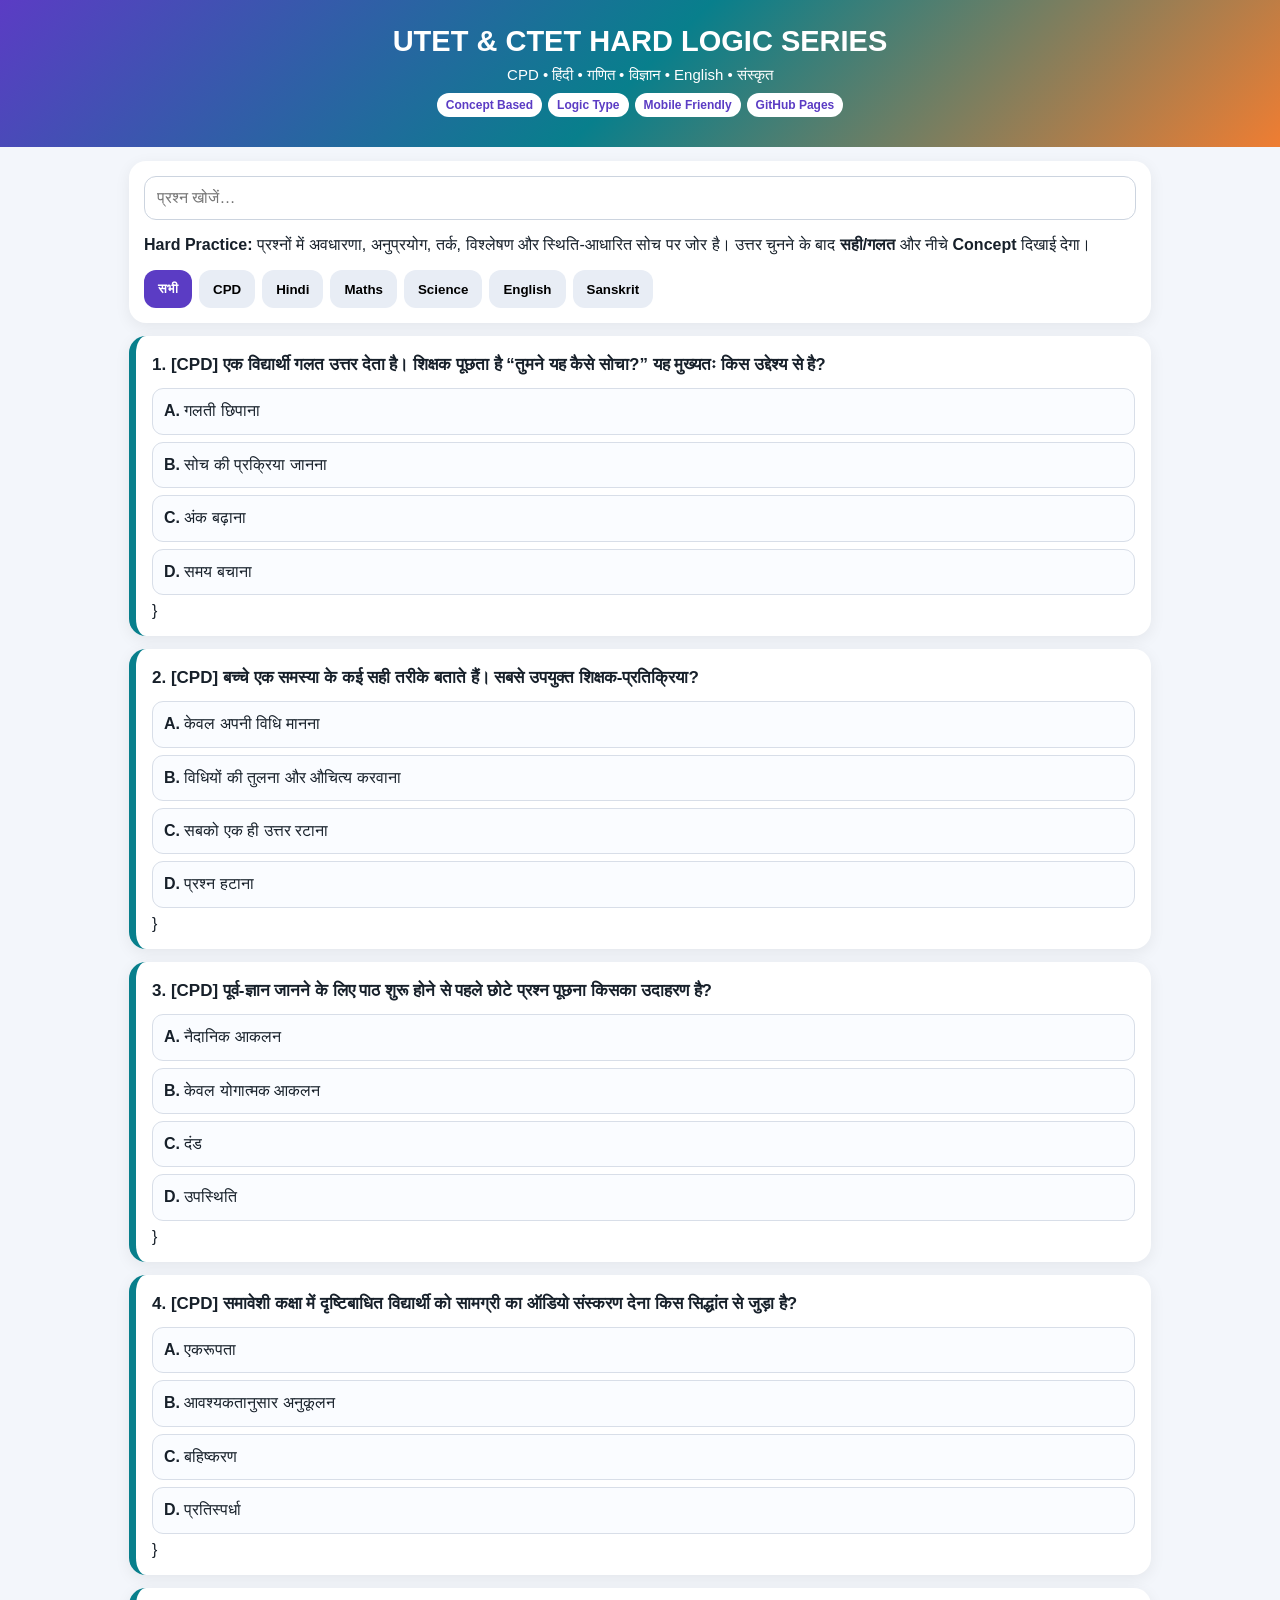
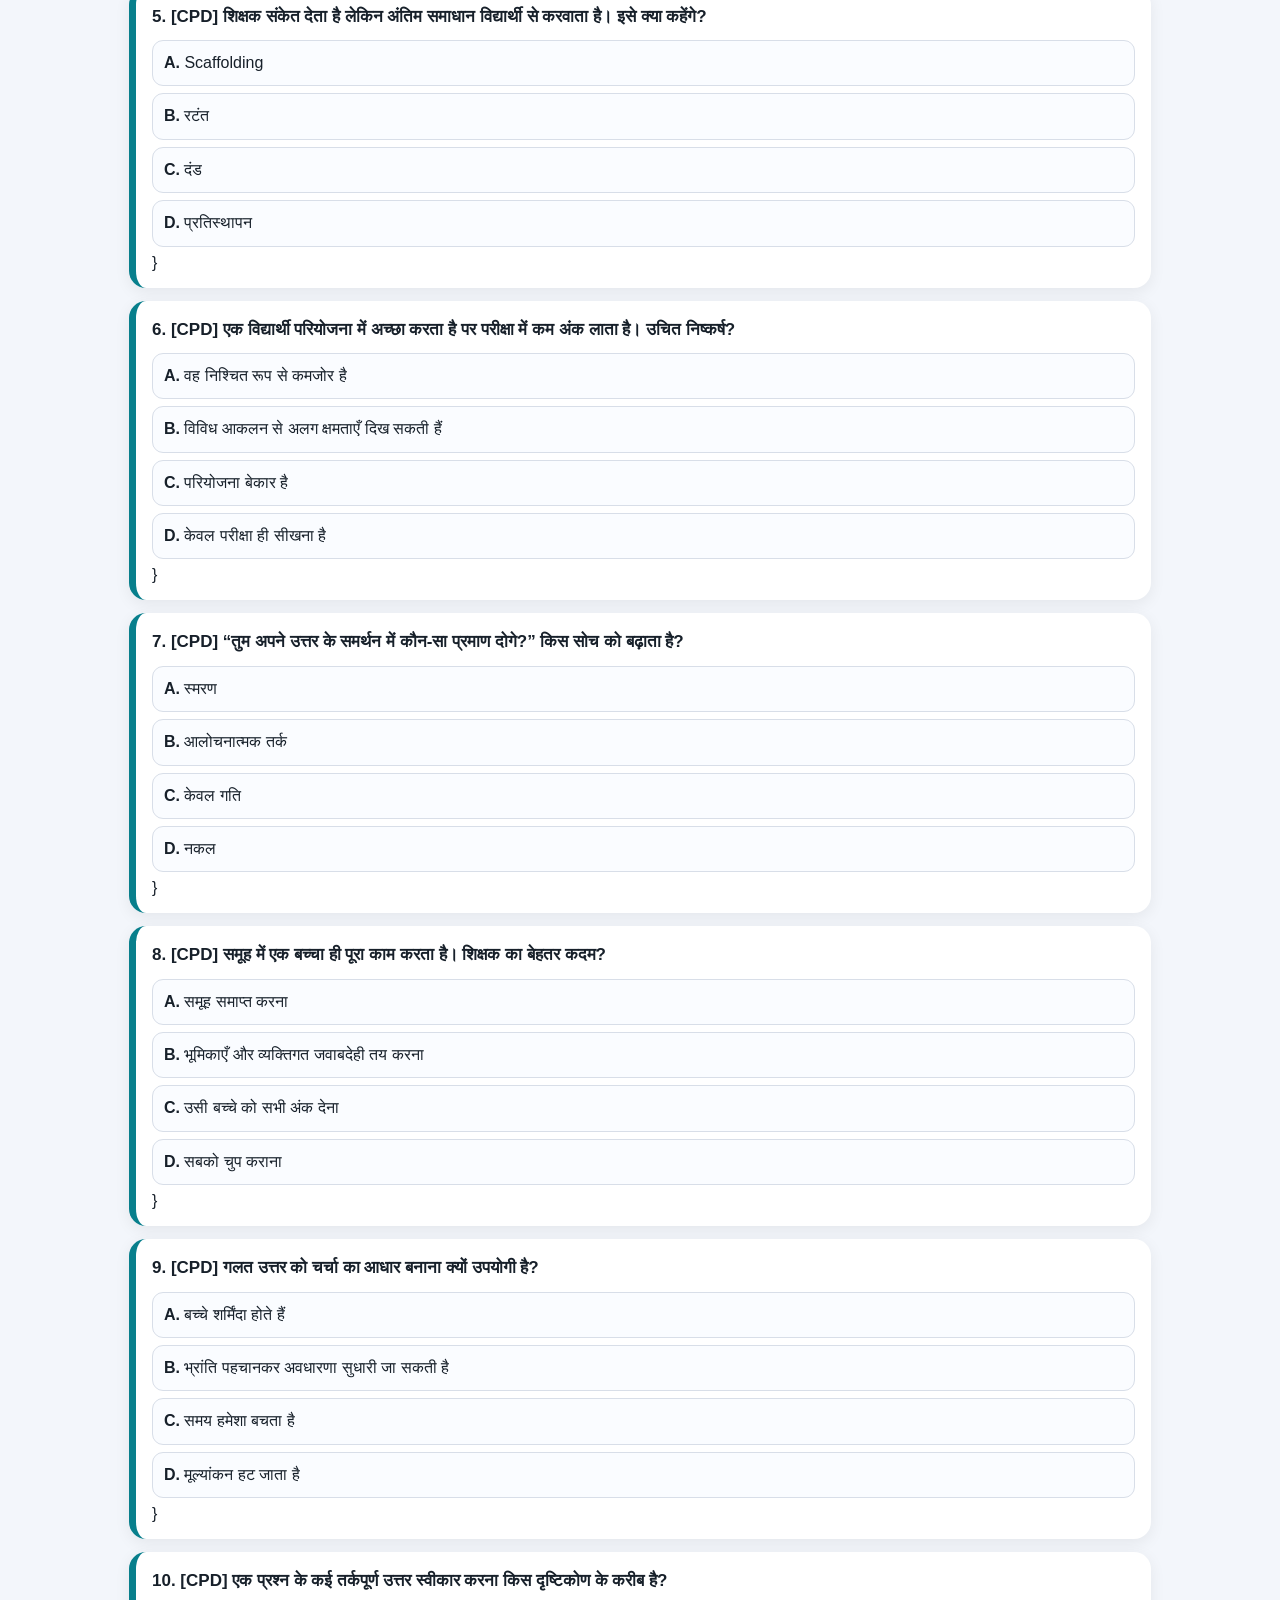
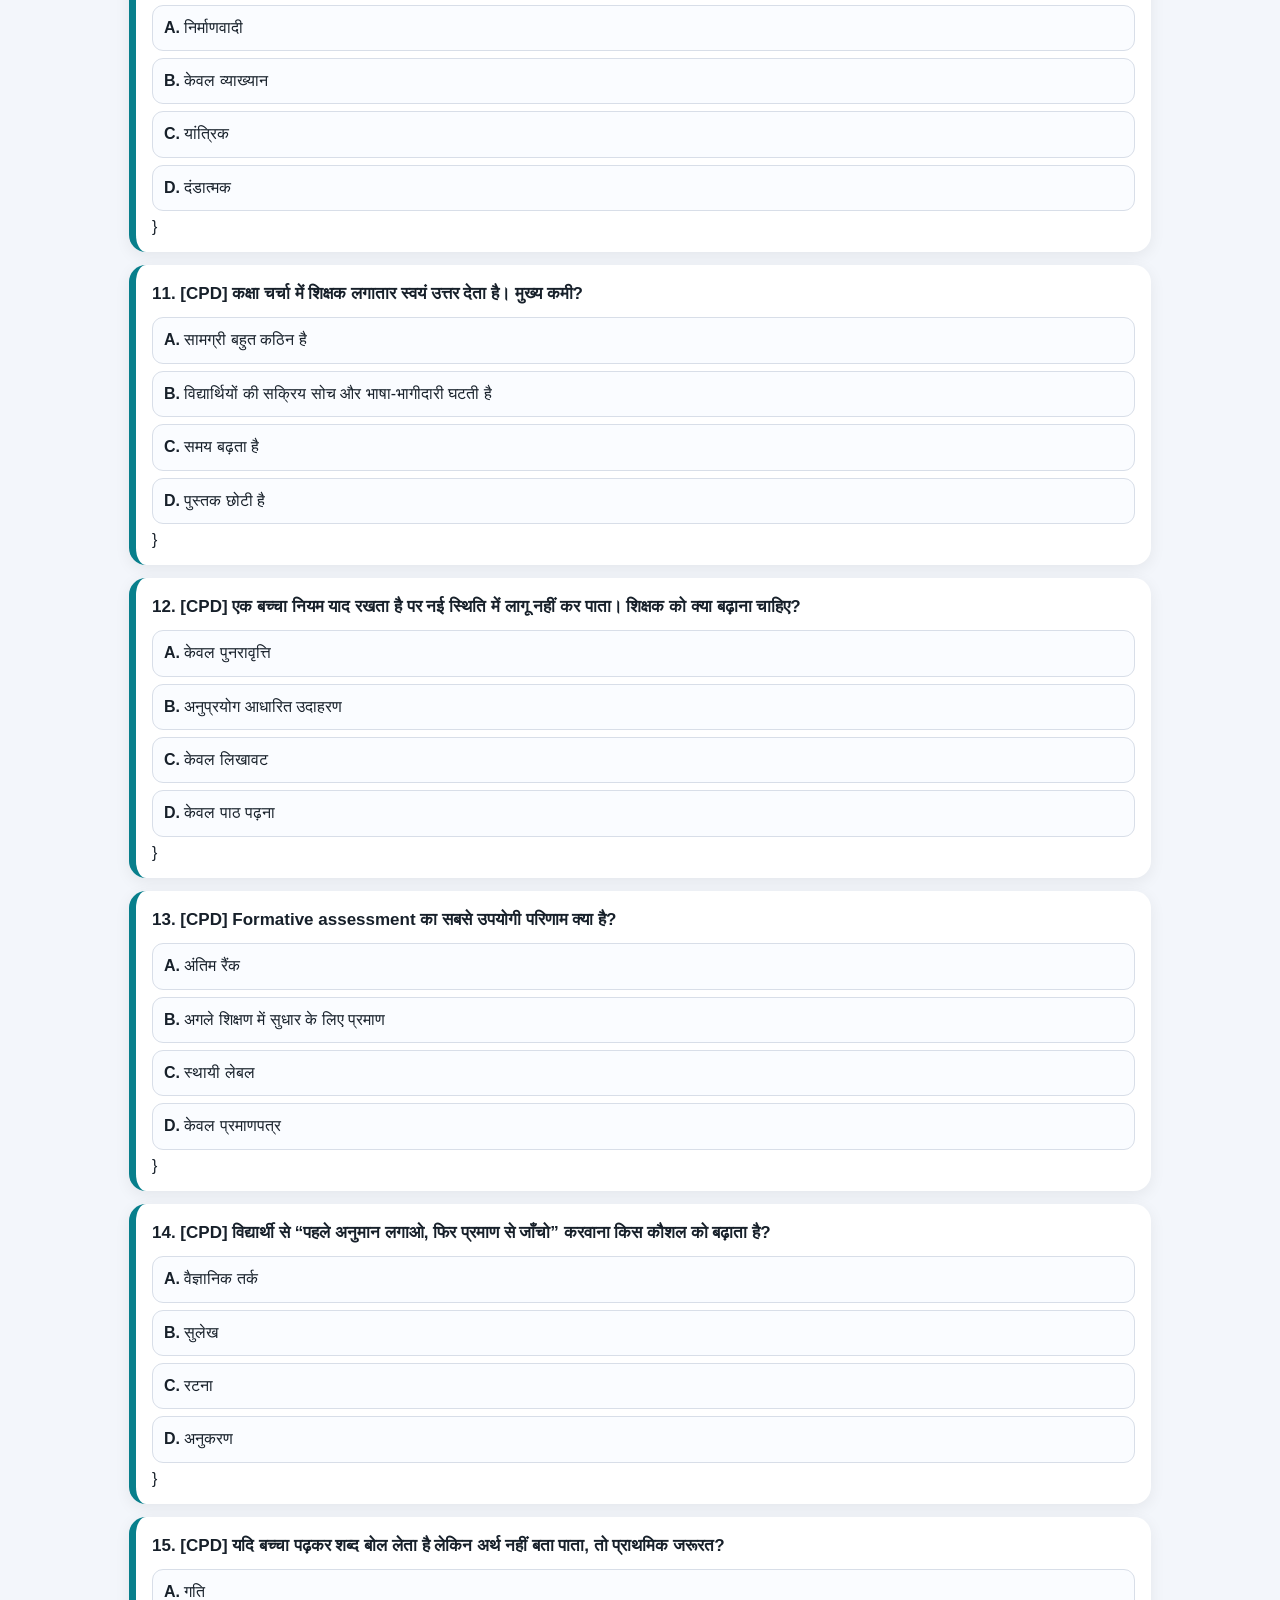
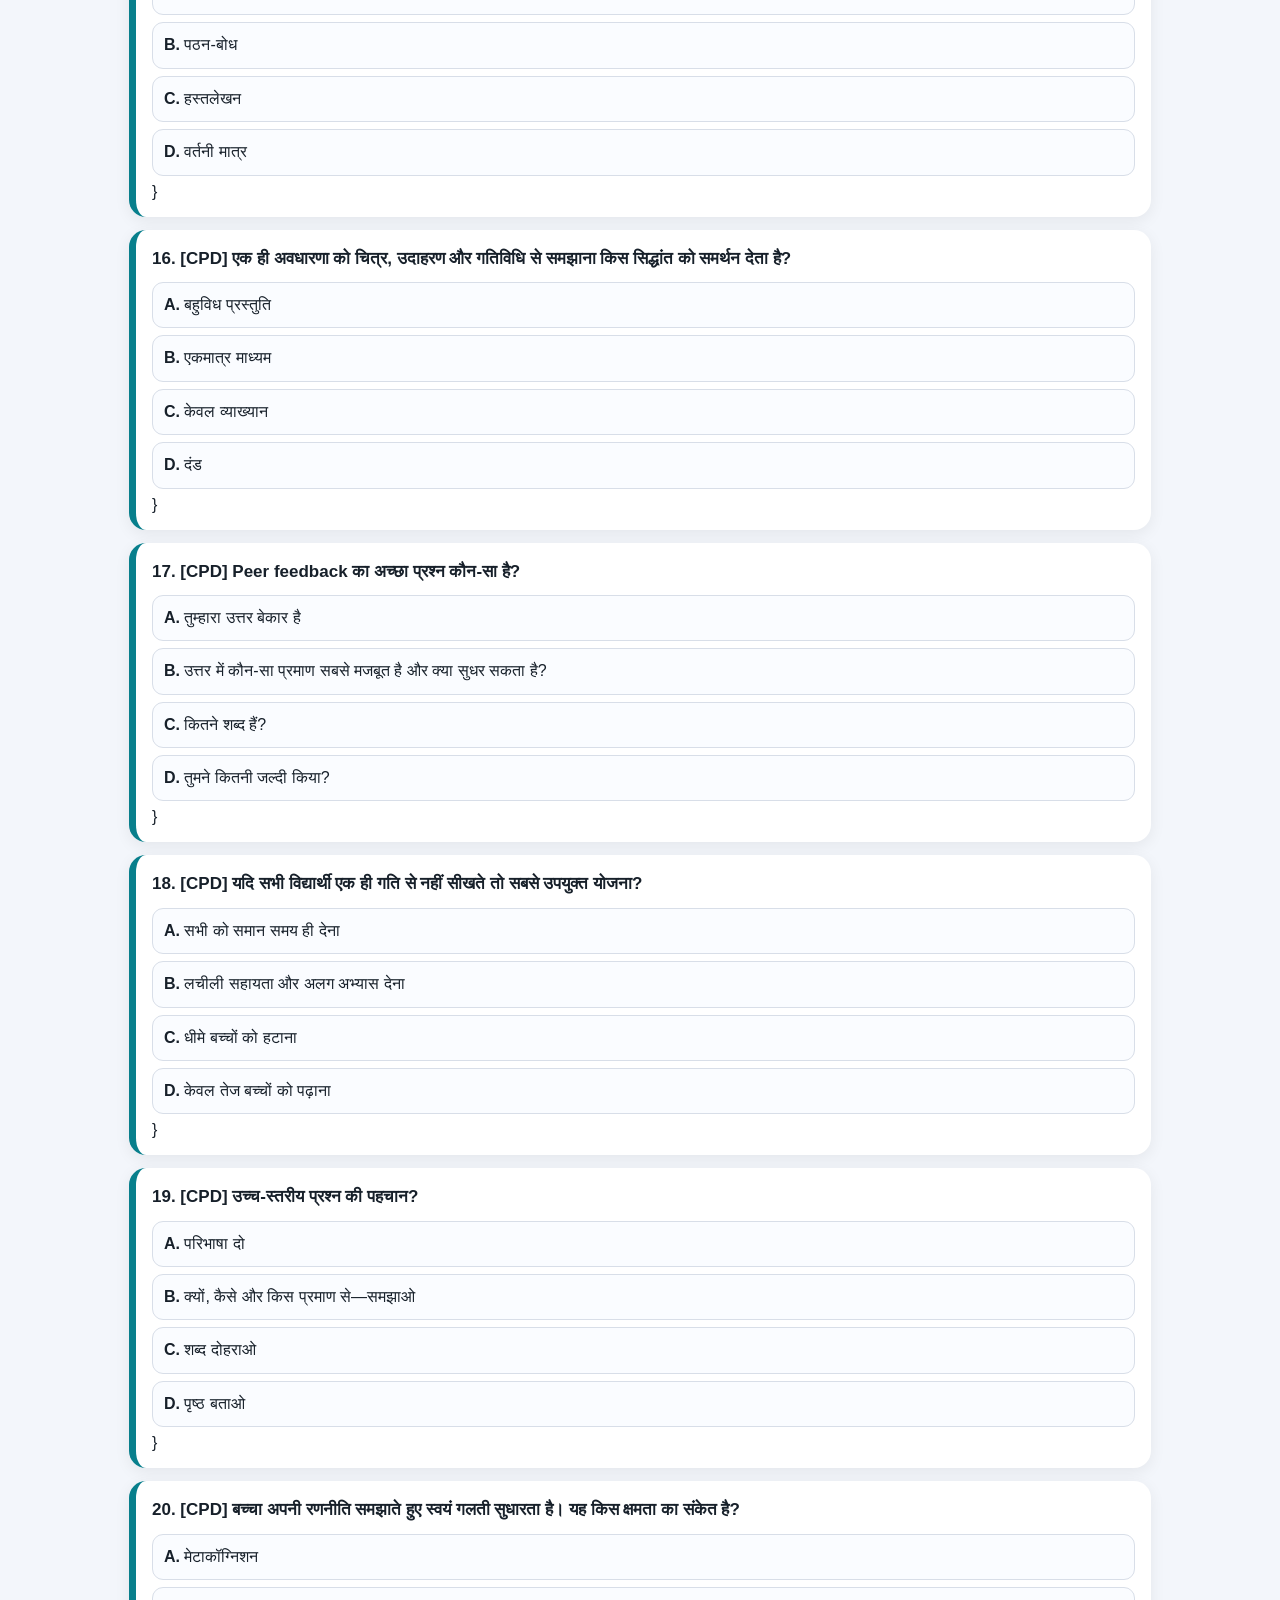
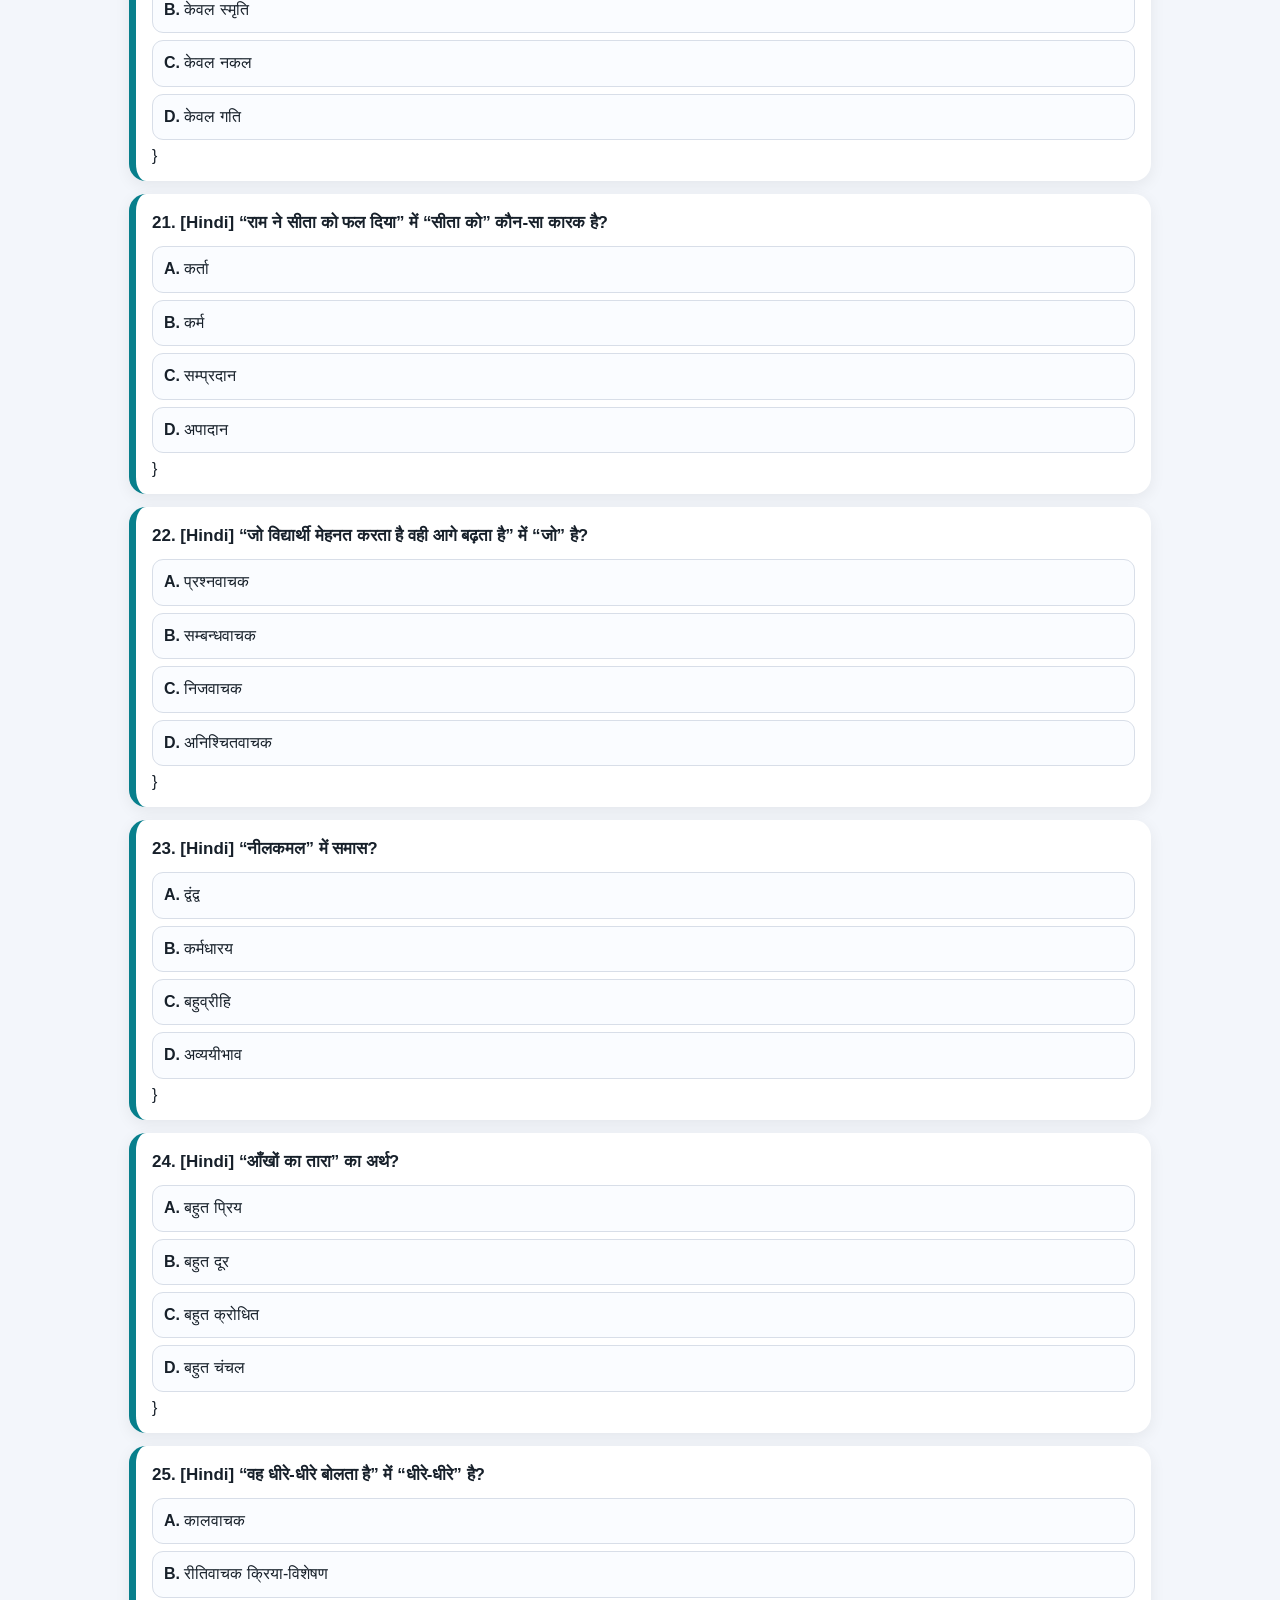
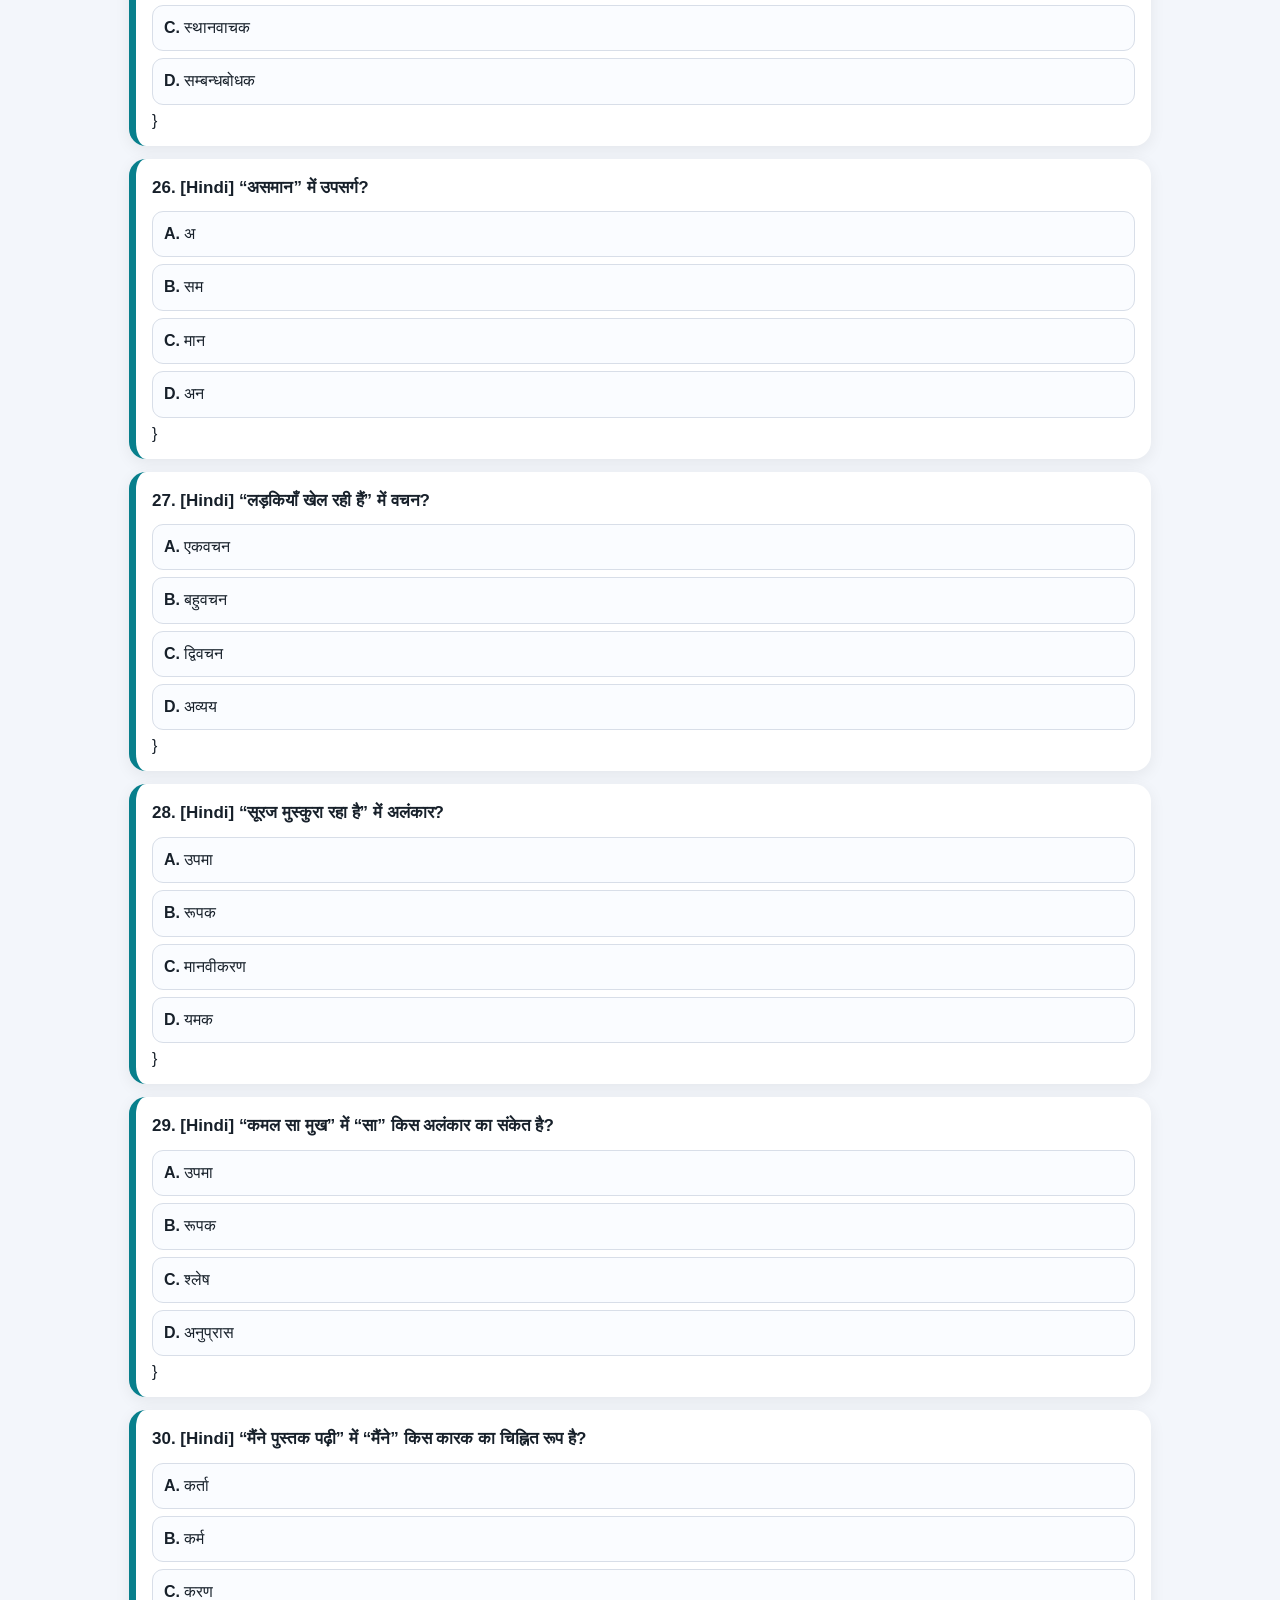
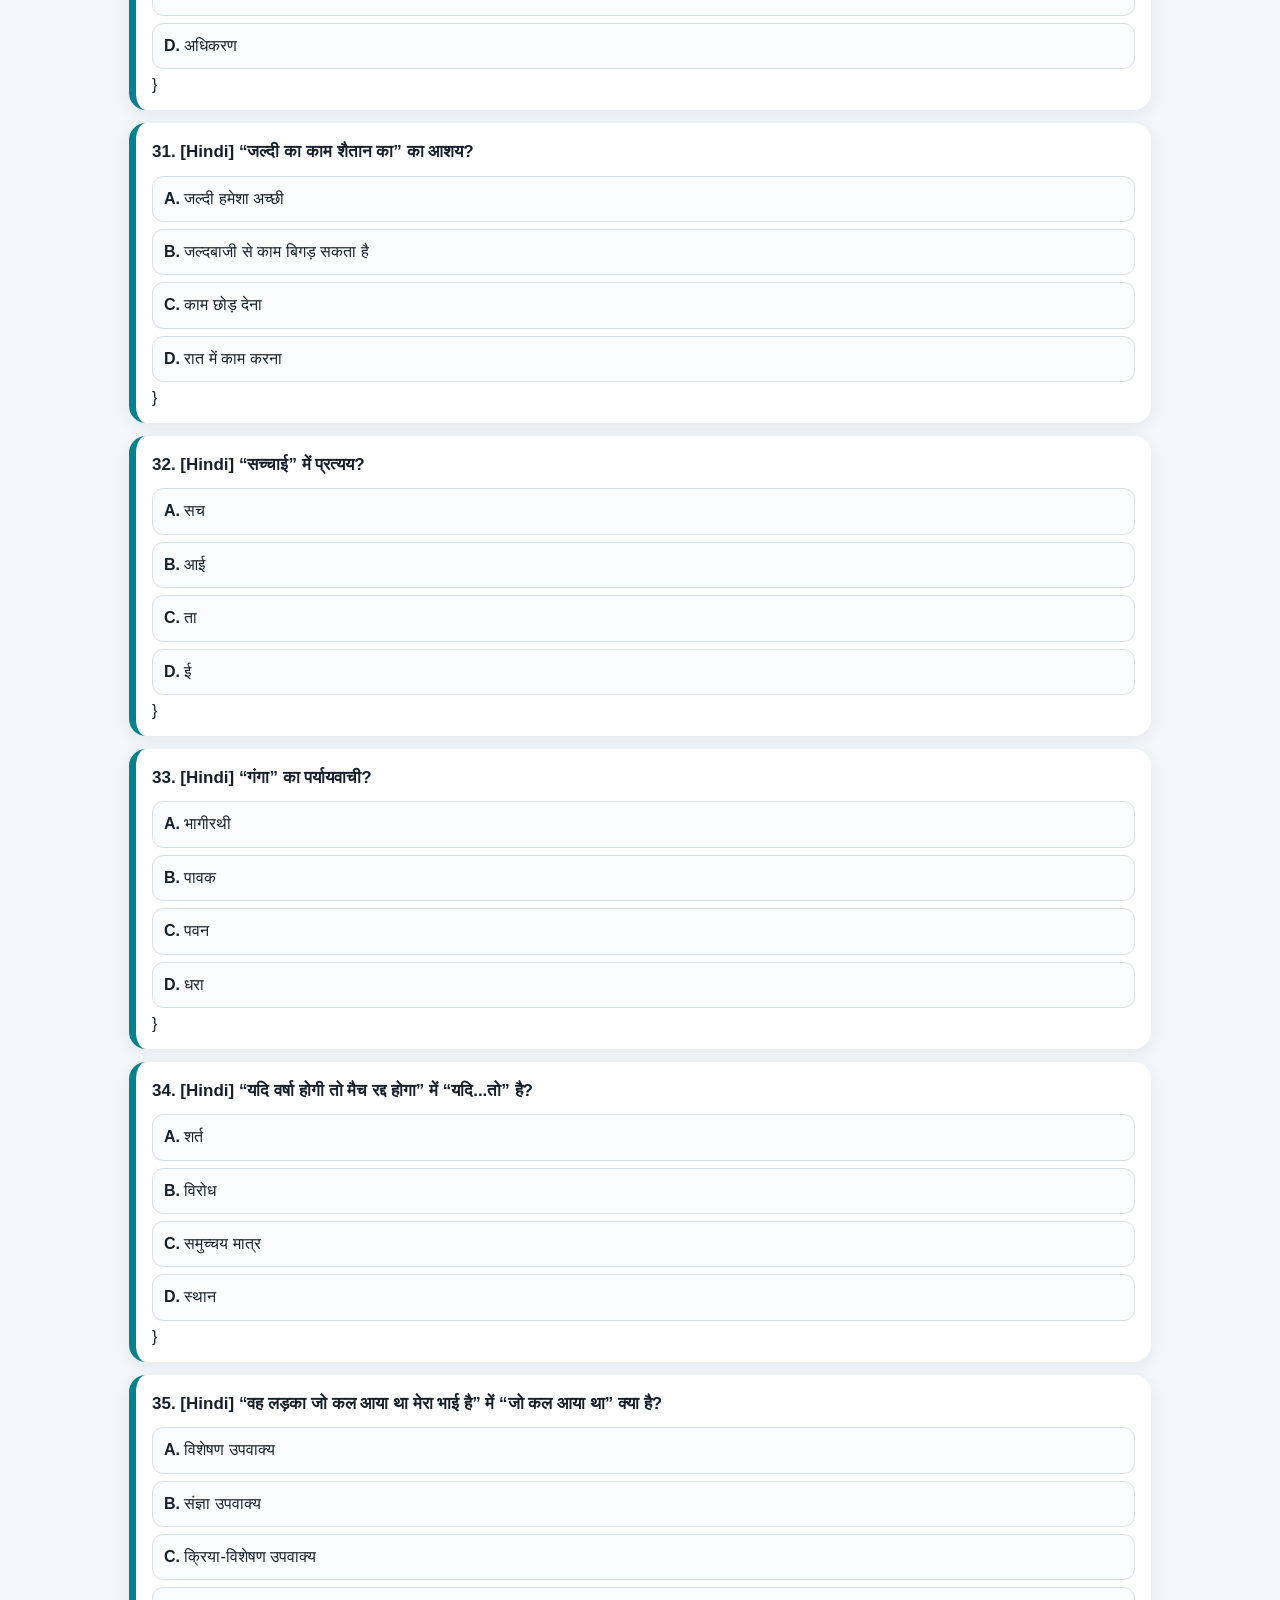
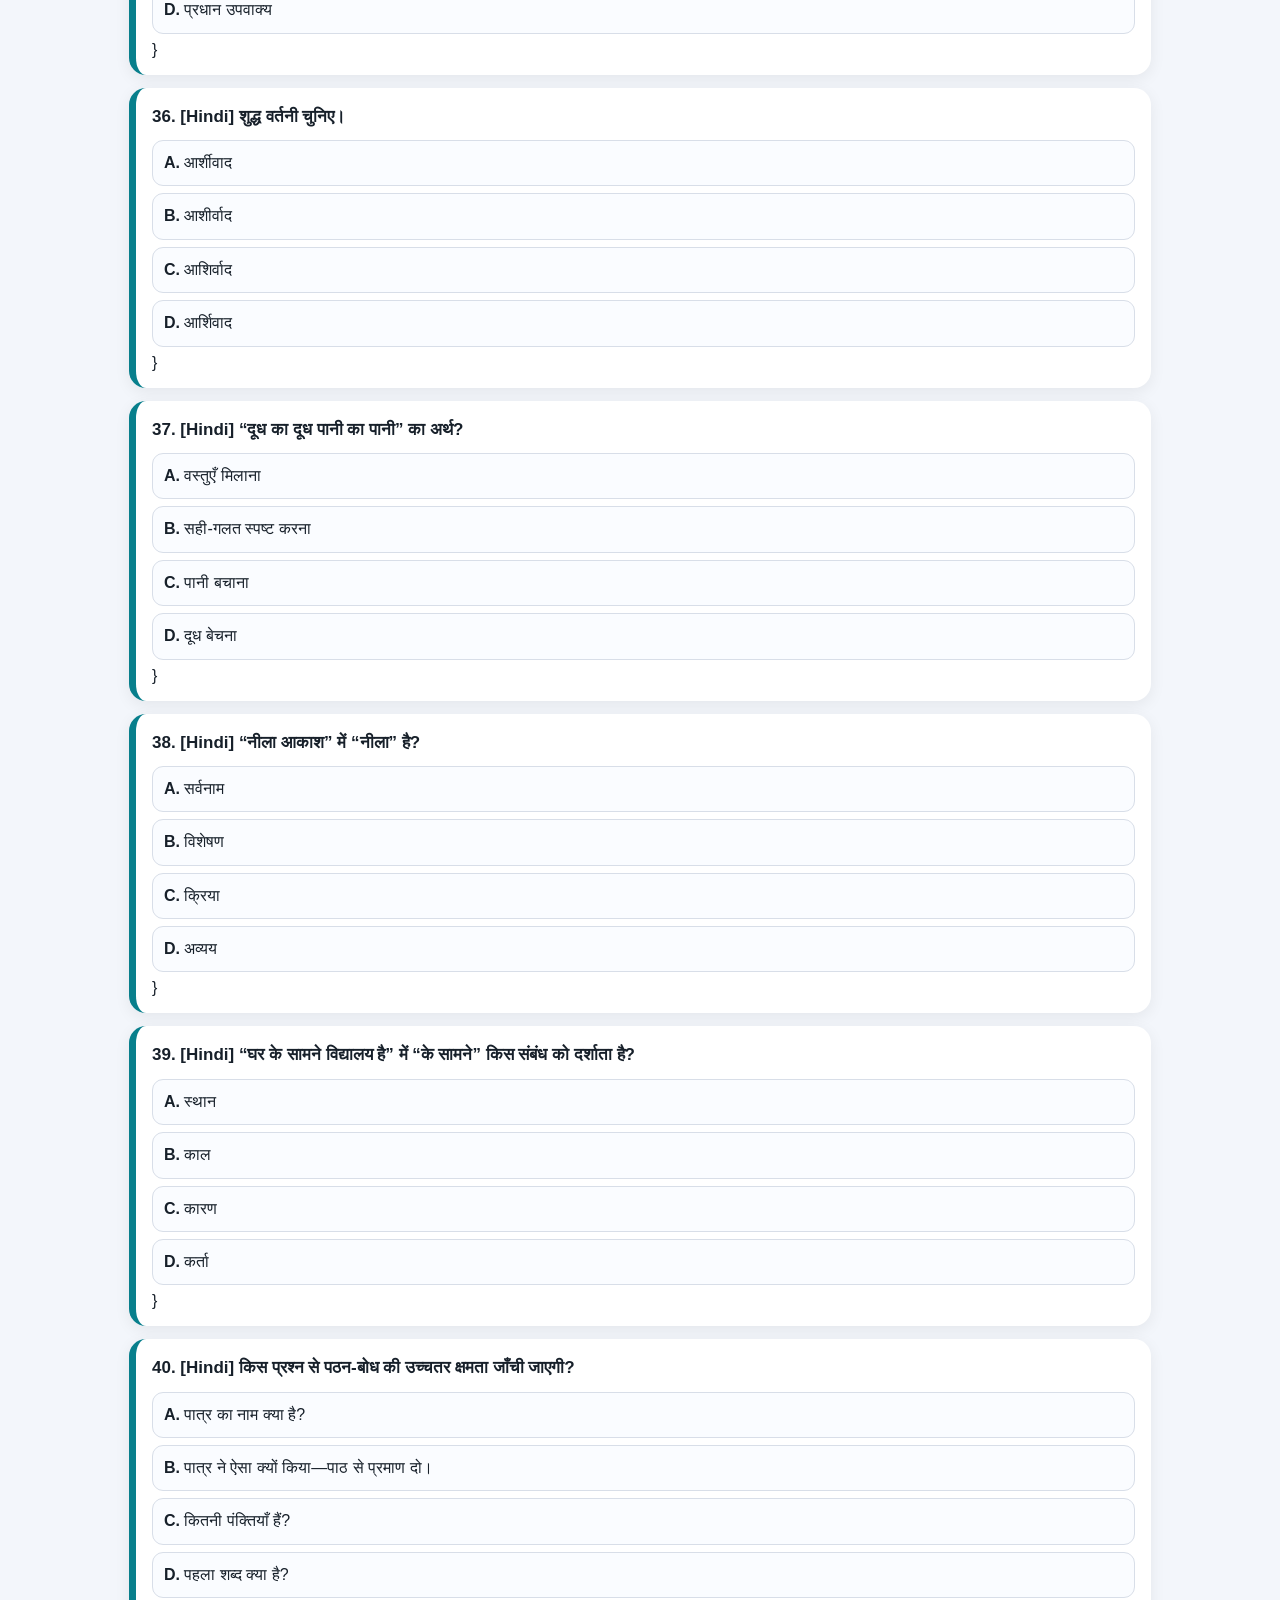
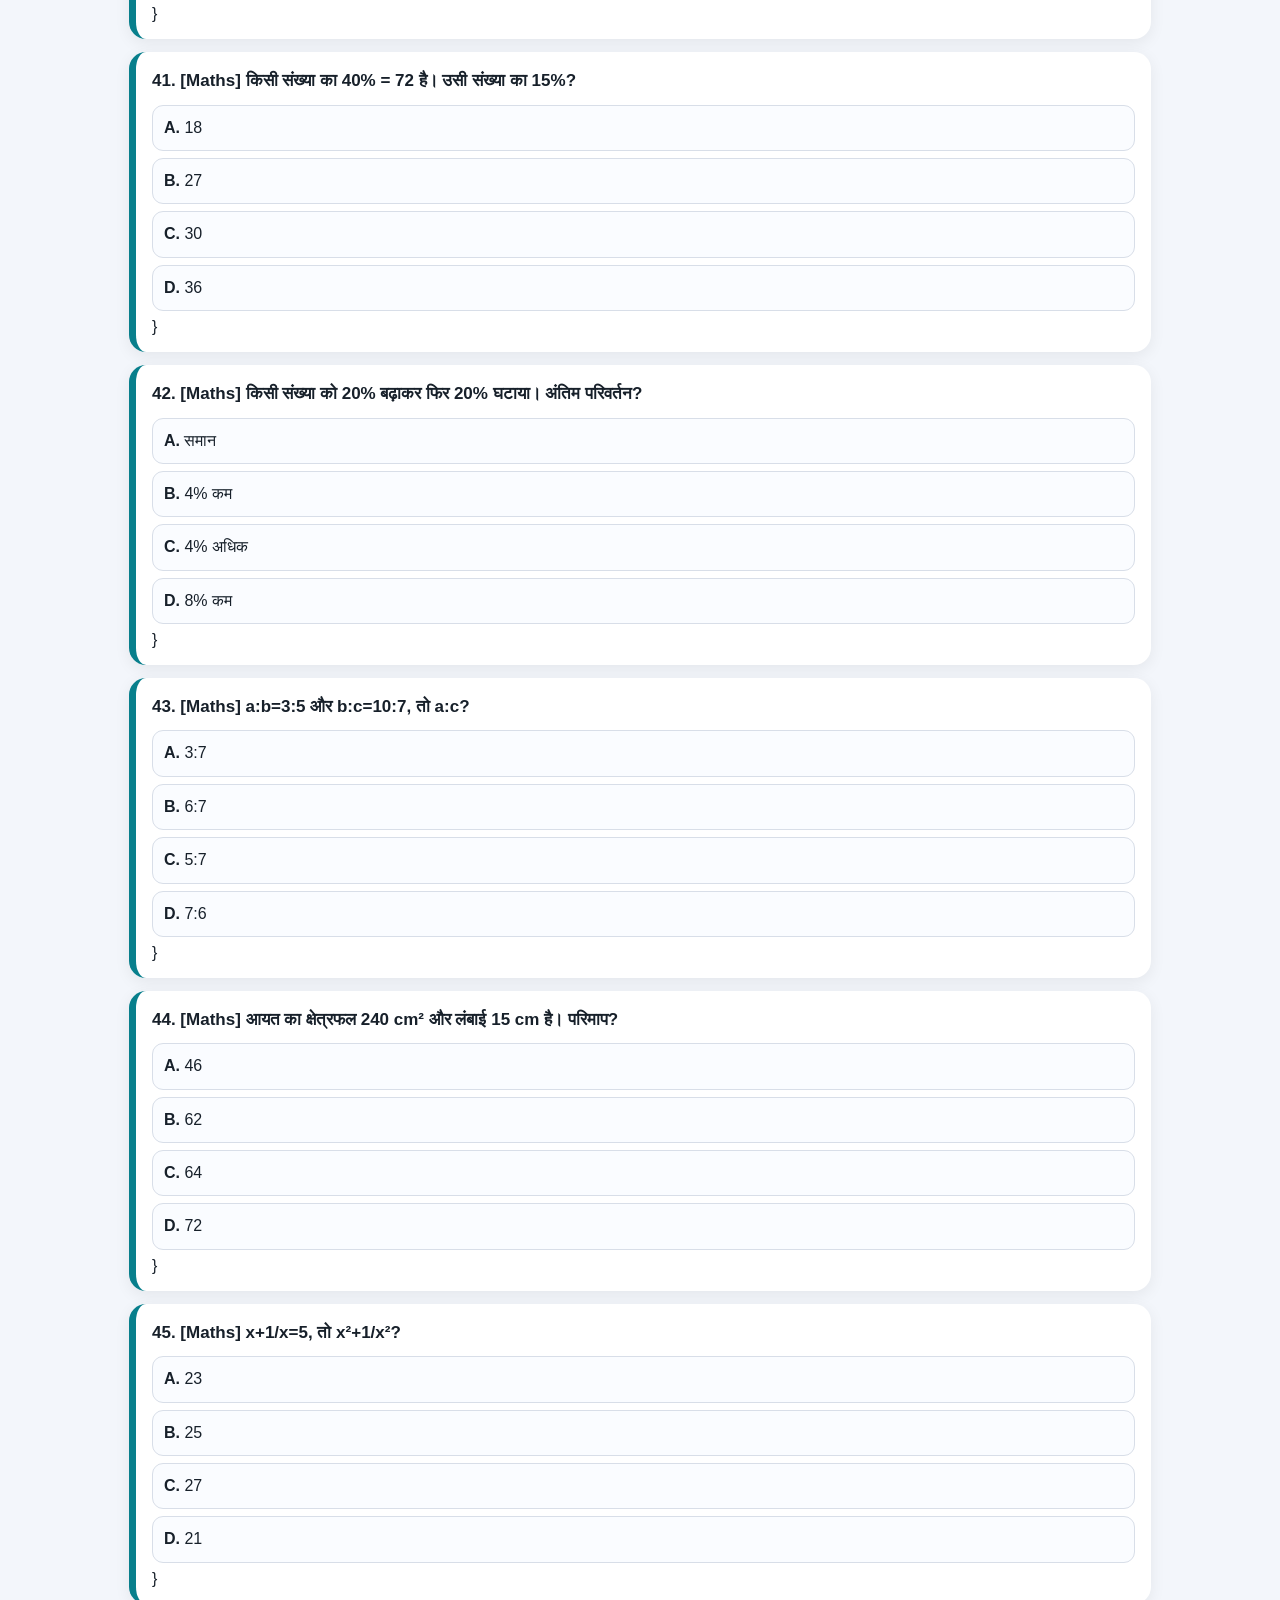
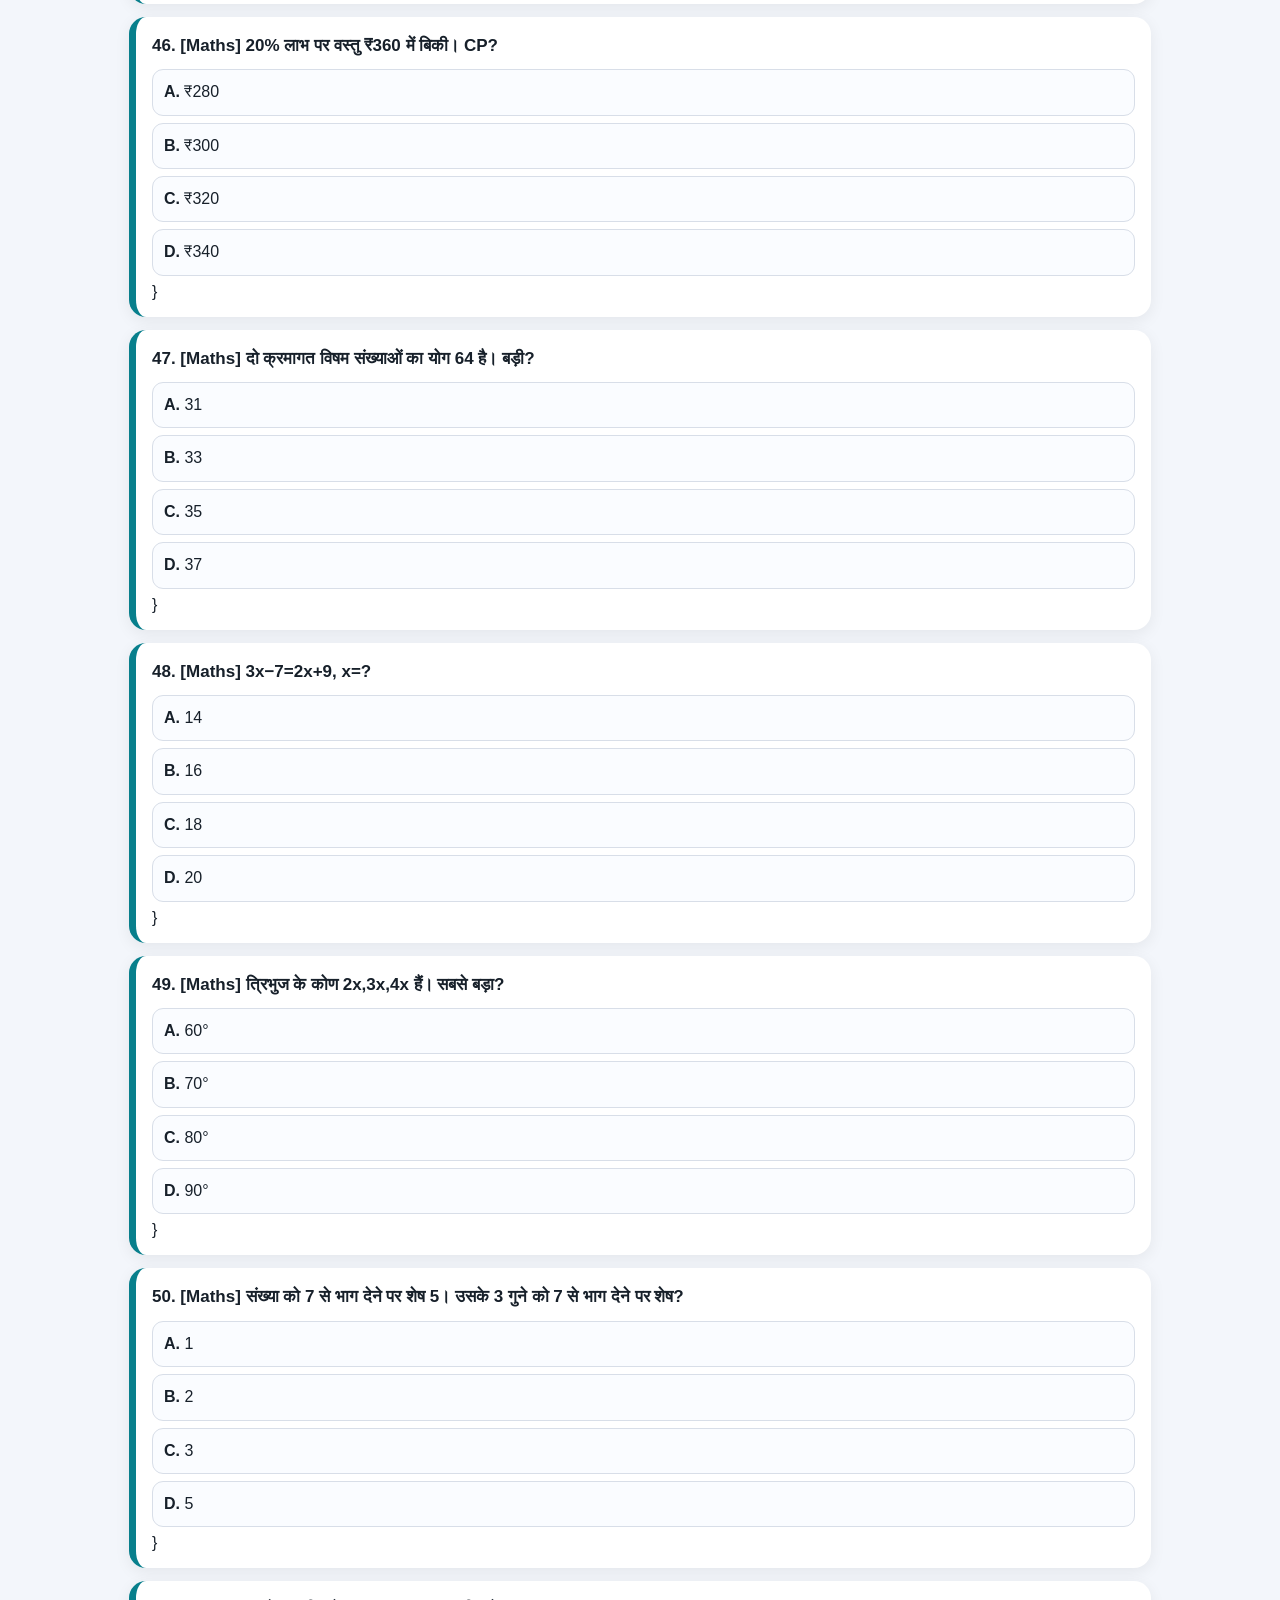
==== index.html @ 8a29b074 "Add files via upload" ====
<!doctype html><html lang="hi"><head><meta charset="utf-8"><meta name="viewport" content="width=device-width,initial-scale=1"><title>UTET CTET Hard Logic Series</title><style>
:root{--p:#5b3cc4;--s:#087f8c;--a:#ef7d32;--bg:#f3f6fb}*{box-sizing:border-box}body{margin:0;font-family:Arial,"Noto Sans Devanagari",sans-serif;background:var(--bg);color:#17202a}.hero{padding:25px 14px;text-align:center;color:#fff;background:linear-gradient(135deg,#5b3cc4,#087f8c,#ef7d32)}h1{margin:0 0 8px;font-size:29px}.hero p{margin:4px;font-size:15px}.wrap{max-width:1050px;margin:auto;padding:14px}.info{background:#fff;padding:15px;border-radius:17px;box-shadow:0 4px 16px #0001;margin-bottom:13px}.search{width:100%;padding:12px;border:1px solid #ccd4df;border-radius:12px;font-size:16px}.tabs{display:flex;gap:7px;overflow:auto;margin-top:12px}.tabs button{border:0;border-radius:12px;padding:11px 14px;background:#e8edf5;font-weight:800;white-space:nowrap}.tabs button.active{background:#5b3cc4;color:white}.q{background:white;border-radius:17px;padding:16px;margin:13px 0;border-left:7px solid #087f8c;box-shadow:0 4px 16px #0001}.q h3{font-size:17px;line-height:1.55;margin:0 0 10px}.opt{padding:11px;margin:7px 0;border:1px solid #d8dee8;border-radius:11px;background:#fafcff;cursor:pointer;line-height:1.4}.opt.correct{background:#e8f8ee;border:2px solid #18864b}.opt.wrong{background:#fff0f0;border:2px solid #d33}.concept{display:none;margin-top:11px;padding:12px;background:#fff6dd;border-left:5px solid #ef7d32;border-radius:10px;line-height:1.55}.concept.show{display:block}.bar{display:flex;justify-content:space-between;align-items:center;gap:10px;flex-wrap:wrap}.score{font-weight:800;color:#5b3cc4}.btn{border:0;border-radius:10px;padding:10px 14px;background:#087f8c;color:#fff;font-weight:800}.footer{text-align:center;padding:25px;color:#68727d}.badge{display:inline-block;margin:5px 3px;padding:5px 9px;border-radius:20px;background:#fff;color:#5b3cc4;font-size:12px;font-weight:800}</style></head><body>
<header class="hero"><h1>UTET & CTET HARD LOGIC SERIES</h1><p>CPD • हिंदी • गणित • विज्ञान • English • संस्कृत</p><span class="badge">Concept Based</span><span class="badge">Logic Type</span><span class="badge">Mobile Friendly</span><span class="badge">GitHub Pages</span></header><main class="wrap"><section class="info"><input id="search" class="search" placeholder="प्रश्न खोजें…"><p><b>Hard Practice:</b> प्रश्नों में अवधारणा, अनुप्रयोग, तर्क, विश्लेषण और स्थिति-आधारित सोच पर जोर है। उत्तर चुनने के बाद <b>सही/गलत</b> और नीचे <b>Concept</b> दिखाई देगा।</p><div class="tabs" id="tabs"></div></section><section id="list"></section><section class="info bar"><b id="count"></b><span class="score" id="score">Score: 0</span><button class="btn" onclick="resetAll()">Reset</button></section></main><footer class="footer">UTET & CTET अभ्यास सामग्री • Self Practice</footer><script>const data=[["CPD", "एक विद्यार्थी गलत उत्तर देता है। शिक्षक पूछता है “तुमने यह कैसे सोचा?” यह मुख्यतः किस उद्देश्य से है?", ["गलती छिपाना", "सोच की प्रक्रिया जानना", "अंक बढ़ाना", "समय बचाना"], 1, "उत्तर की प्रक्रिया जानने से शिक्षक विद्यार्थी की अवधारणा और भ्रांति पहचान सकता है।"], ["CPD", "बच्चे एक समस्या के कई सही तरीके बताते हैं। सबसे उपयुक्त शिक्षक-प्रतिक्रिया?", ["केवल अपनी विधि मानना", "विधियों की तुलना और औचित्य करवाना", "सबको एक ही उत्तर रटाना", "प्रश्न हटाना"], 1, "विभिन्न रणनीतियों की तुलना तर्क और मेटाकॉग्निशन विकसित करती है।"], ["CPD", "पूर्व-ज्ञान जानने के लिए पाठ शुरू होने से पहले छोटे प्रश्न पूछना किसका उदाहरण है?", ["नैदानिक आकलन", "केवल योगात्मक आकलन", "दंड", "उपस्थिति"], 0, "पूर्व-ज्ञान और भ्रांतियाँ जानकर आगे का शिक्षण तय किया जा सकता है।"], ["CPD", "समावेशी कक्षा में दृष्टिबाधित विद्यार्थी को सामग्री का ऑडियो संस्करण देना किस सिद्धांत से जुड़ा है?", ["एकरूपता", "आवश्यकतानुसार अनुकूलन", "बहिष्करण", "प्रतिस्पर्धा"], 1, "समता का लक्ष्य बाधा हटाकर सीखने में समान अवसर देना है।"], ["CPD", "शिक्षक संकेत देता है लेकिन अंतिम समाधान विद्यार्थी से करवाता है। इसे क्या कहेंगे?", ["Scaffolding", "रटंत", "दंड", "प्रतिस्थापन"], 0, "Scaffolding अस्थायी सहायता है जो धीरे-धीरे हटाई जाती है।"], ["CPD", "एक विद्यार्थी परियोजना में अच्छा करता है पर परीक्षा में कम अंक लाता है। उचित निष्कर्ष?", ["वह निश्चित रूप से कमजोर है", "विविध आकलन से अलग क्षमताएँ दिख सकती हैं", "परियोजना बेकार है", "केवल परीक्षा ही सीखना है"], 1, "एक ही परीक्षण पूरी सीखने की तस्वीर नहीं देता।"], ["CPD", "“तुम अपने उत्तर के समर्थन में कौन-सा प्रमाण दोगे?” किस सोच को बढ़ाता है?", ["स्मरण", "आलोचनात्मक तर्क", "केवल गति", "नकल"], 1, "दावे को प्रमाण से जोड़ना आलोचनात्मक सोच का केंद्रीय तत्व है।"], ["CPD", "समूह में एक बच्चा ही पूरा काम करता है। शिक्षक का बेहतर कदम?", ["समूह समाप्त करना", "भूमिकाएँ और व्यक्तिगत जवाबदेही तय करना", "उसी बच्चे को सभी अंक देना", "सबको चुप कराना"], 1, "भूमिका-वितरण से सहयोगी अधिगम में वास्तविक भागीदारी बढ़ती है।"], ["CPD", "गलत उत्तर को चर्चा का आधार बनाना क्यों उपयोगी है?", ["बच्चे शर्मिंदा होते हैं", "भ्रांति पहचानकर अवधारणा सुधारी जा सकती है", "समय हमेशा बचता है", "मूल्यांकन हट जाता है"], 1, "त्रुटि विश्लेषण से शिक्षक को सोच की कमी और सही अवधारणा के बीच अंतर दिखता है।"], ["CPD", "एक प्रश्न के कई तर्कपूर्ण उत्तर स्वीकार करना किस दृष्टिकोण के करीब है?", ["निर्माणवादी", "केवल व्याख्यान", "यांत्रिक", "दंडात्मक"], 0, "विद्यार्थी अपने अनुभव और तर्क से अर्थ का निर्माण करते हैं।"], ["CPD", "कक्षा चर्चा में शिक्षक लगातार स्वयं उत्तर देता है। मुख्य कमी?", ["सामग्री बहुत कठिन है", "विद्यार्थियों की सक्रिय सोच और भाषा-भागीदारी घटती है", "समय बढ़ता है", "पुस्तक छोटी है"], 1, "शिक्षक का अत्यधिक बोलना विद्यार्थी की सक्रिय भागीदारी सीमित कर सकता है।"], ["CPD", "एक बच्चा नियम याद रखता है पर नई स्थिति में लागू नहीं कर पाता। शिक्षक को क्या बढ़ाना चाहिए?", ["केवल पुनरावृत्ति", "अनुप्रयोग आधारित उदाहरण", "केवल लिखावट", "केवल पाठ पढ़ना"], 1, "अलग संदर्भों में प्रयोग से अवधारणा का transfer विकसित होता है।"], ["CPD", "Formative assessment का सबसे उपयोगी परिणाम क्या है?", ["अंतिम रैंक", "अगले शिक्षण में सुधार के लिए प्रमाण", "स्थायी लेबल", "केवल प्रमाणपत्र"], 1, "यह सीखने के दौरान feedback देता है जिससे teaching को बदला जा सकता है।"], ["CPD", "विद्यार्थी से “पहले अनुमान लगाओ, फिर प्रमाण से जाँचो” करवाना किस कौशल को बढ़ाता है?", ["वैज्ञानिक तर्क", "सुलेख", "रटना", "अनुकरण"], 0, "अनुमान और प्रमाण की तुलना वैज्ञानिक सोच का आधार है।"], ["CPD", "यदि बच्चा पढ़कर शब्द बोल लेता है लेकिन अर्थ नहीं बता पाता, तो प्राथमिक जरूरत?", ["गति", "पठन-बोध", "हस्तलेखन", "वर्तनी मात्र"], 1, "पठन का लक्ष्य अर्थ-निर्माण है, केवल उच्चारण नहीं।"], ["CPD", "एक ही अवधारणा को चित्र, उदाहरण और गतिविधि से समझाना किस सिद्धांत को समर्थन देता है?", ["बहुविध प्रस्तुति", "एकमात्र माध्यम", "केवल व्याख्यान", "दंड"], 0, "विभिन्न प्रतिनिधित्व अलग सीखने की जरूरतों को सहारा देते हैं।"], ["CPD", "Peer feedback का अच्छा प्रश्न कौन-सा है?", ["तुम्हारा उत्तर बेकार है", "उत्तर में कौन-सा प्रमाण सबसे मजबूत है और क्या सुधर सकता है?", "कितने शब्द हैं?", "तुमने कितनी जल्दी किया?"], 1, "विशिष्ट, प्रमाण-आधारित feedback सुधार की दिशा देता है।"], ["CPD", "यदि सभी विद्यार्थी एक ही गति से नहीं सीखते तो सबसे उपयुक्त योजना?", ["सभी को समान समय ही देना", "लचीली सहायता और अलग अभ्यास देना", "धीमे बच्चों को हटाना", "केवल तेज बच्चों को पढ़ाना"], 1, "Differentiation सीखने की विविध गति और जरूरतों के अनुसार सहायता देता है।"], ["CPD", "उच्च-स्तरीय प्रश्न की पहचान?", ["परिभाषा दो", "क्यों, कैसे और किस प्रमाण से—समझाओ", "शब्द दोहराओ", "पृष्ठ बताओ"], 1, "क्यों/कैसे/प्रमाण वाले प्रश्न विश्लेषण और औचित्य मांगते हैं।"], ["CPD", "बच्चा अपनी रणनीति समझाते हुए स्वयं गलती सुधारता है। यह किस क्षमता का संकेत है?", ["मेटाकॉग्निशन", "केवल स्मृति", "केवल नकल", "केवल गति"], 0, "अपने सोचने के तरीके पर निगरानी और सुधार मेटाकॉग्निशन है।"], ["Hindi", "“राम ने सीता को फल दिया” में “सीता को” कौन-सा कारक है?", ["कर्ता", "कर्म", "सम्प्रदान", "अपादान"], 2, "जिसे कुछ दिया जाए, वह सम्प्रदान कारक है।"], ["Hindi", "“जो विद्यार्थी मेहनत करता है वही आगे बढ़ता है” में “जो” है?", ["प्रश्नवाचक", "सम्बन्धवाचक", "निजवाचक", "अनिश्चितवाचक"], 1, "जो-वही का संबंध होने से यह सम्बन्धवाचक सर्वनाम है।"], ["Hindi", "“नीलकमल” में समास?", ["द्वंद्व", "कर्मधारय", "बहुव्रीहि", "अव्ययीभाव"], 1, "नीला कमल—विशेषण और विशेष्य का संबंध, इसलिए कर्मधारय।"], ["Hindi", "“आँखों का तारा” का अर्थ?", ["बहुत प्रिय", "बहुत दूर", "बहुत क्रोधित", "बहुत चंचल"], 0, "यह अत्यंत प्रिय व्यक्ति के लिए प्रयुक्त मुहावरा है।"], ["Hindi", "“वह धीरे-धीरे बोलता है” में “धीरे-धीरे” है?", ["कालवाचक", "रीतिवाचक क्रिया-विशेषण", "स्थानवाचक", "सम्बन्धबोधक"], 1, "यह बोलने की रीति बताता है।"], ["Hindi", "“असमान” में उपसर्ग?", ["अ", "सम", "मान", "अन"], 0, "“अ” निषेध/अभाव का अर्थ देता है।"], ["Hindi", "“लड़कियाँ खेल रही हैं” में वचन?", ["एकवचन", "बहुवचन", "द्विवचन", "अव्यय"], 1, "लड़कियाँ और क्रिया दोनों बहुवचन हैं।"], ["Hindi", "“सूरज मुस्कुरा रहा है” में अलंकार?", ["उपमा", "रूपक", "मानवीकरण", "यमक"], 2, "सूरज को मानवीय क्रिया देना मानवीकरण है।"], ["Hindi", "“कमल सा मुख” में “सा” किस अलंकार का संकेत है?", ["उपमा", "रूपक", "श्लेष", "अनुप्रास"], 0, "सा/जैसा समानता का संकेत देता है, इसलिए उपमा।"], ["Hindi", "“मैंने पुस्तक पढ़ी” में “मैंने” किस कारक का चिह्नित रूप है?", ["कर्ता", "कर्म", "करण", "अधिकरण"], 0, "“ने” के साथ क्रिया करने वाला कर्ता है।"], ["Hindi", "“जल्दी का काम शैतान का” का आशय?", ["जल्दी हमेशा अच्छी", "जल्दबाजी से काम बिगड़ सकता है", "काम छोड़ देना", "रात में काम करना"], 1, "कहावत सावधानी के बिना जल्दबाजी से होने वाली भूल बताती है।"], ["Hindi", "“सच्चाई” में प्रत्यय?", ["सच", "आई", "ता", "ई"], 1, "सच्चा से सच्चाई में “आई” प्रत्यय माना जाता है।"], ["Hindi", "“गंगा” का पर्यायवाची?", ["भागीरथी", "पावक", "पवन", "धरा"], 0, "भागीरथी गंगा का प्रसिद्ध पर्याय है।"], ["Hindi", "“यदि वर्षा होगी तो मैच रद्द होगा” में “यदि...तो” है?", ["शर्त", "विरोध", "समुच्चय मात्र", "स्थान"], 0, "यह शर्त और उसके परिणाम का संबंध बताता है।"], ["Hindi", "“वह लड़का जो कल आया था मेरा भाई है” में “जो कल आया था” क्या है?", ["विशेषण उपवाक्य", "संज्ञा उपवाक्य", "क्रिया-विशेषण उपवाक्य", "प्रधान उपवाक्य"], 0, "यह “लड़का” की विशेषता बताता है।"], ["Hindi", "शुद्ध वर्तनी चुनिए।", ["आर्शीवाद", "आशीर्वाद", "आशिर्वाद", "आर्शिवाद"], 1, "मानक वर्तनी “आशीर्वाद” है।"], ["Hindi", "“दूध का दूध पानी का पानी” का अर्थ?", ["वस्तुएँ मिलाना", "सही-गलत स्पष्ट करना", "पानी बचाना", "दूध बेचना"], 1, "तथ्य को स्पष्ट रूप से अलग कर देना इसका भाव है।"], ["Hindi", "“नीला आकाश” में “नीला” है?", ["सर्वनाम", "विशेषण", "क्रिया", "अव्यय"], 1, "नीला, आकाश की विशेषता बताता है।"], ["Hindi", "“घर के सामने विद्यालय है” में “के सामने” किस संबंध को दर्शाता है?", ["स्थान", "काल", "कारण", "कर्ता"], 0, "यह स्थान-संबंध बताता है।"], ["Hindi", "किस प्रश्न से पठन-बोध की उच्चतर क्षमता जाँची जाएगी?", ["पात्र का नाम क्या है?", "पात्र ने ऐसा क्यों किया—पाठ से प्रमाण दो।", "कितनी पंक्तियाँ हैं?", "पहला शब्द क्या है?"], 1, "कारण और प्रमाण मांगना inference और reasoning जाँचता है।"], ["Maths", "किसी संख्या का 40% = 72 है। उसी संख्या का 15%?", ["18", "27", "30", "36"], 1, "संख्या 180 है; 15% = 27।"], ["Maths", "किसी संख्या को 20% बढ़ाकर फिर 20% घटाया। अंतिम परिवर्तन?", ["समान", "4% कम", "4% अधिक", "8% कम"], 1, "1.2×0.8=0.96, इसलिए 4% कमी।"], ["Maths", "a:b=3:5 और b:c=10:7, तो a:c?", ["3:7", "6:7", "5:7", "7:6"], 1, "पहले अनुपात को b=10 करने पर a=6; इसलिए 6:7।"], ["Maths", "आयत का क्षेत्रफल 240 cm² और लंबाई 15 cm है। परिमाप?", ["46", "62", "64", "72"], 1, "चौड़ाई 16 cm; परिमाप 2(15+16)=62 cm।"], ["Maths", "x+1/x=5, तो x²+1/x²?", ["23", "25", "27", "21"], 0, "वर्ग करने पर x²+2+1/x²=25, इसलिए 23।"], ["Maths", "20% लाभ पर वस्तु ₹360 में बिकी। CP?", ["₹280", "₹300", "₹320", "₹340"], 1, "SP=120% CP, अतः CP=360/1.2=300।"], ["Maths", "दो क्रमागत विषम संख्याओं का योग 64 है। बड़ी?", ["31", "33", "35", "37"], 1, "x+(x+2)=64 से x=31, बड़ी 33।"], ["Maths", "3x−7=2x+9, x=?", ["14", "16", "18", "20"], 1, "x=16।"], ["Maths", "त्रिभुज के कोण 2x,3x,4x हैं। सबसे बड़ा?", ["60°", "70°", "80°", "90°"], 2, "9x=180 से x=20; बड़ा कोण 80°।"], ["Maths", "संख्या को 7 से भाग देने पर शेष 5। उसके 3 गुने को 7 से भाग देने पर शेष?", ["1", "2", "3", "5"], 0, "3×5=15 और शेष 1।"], ["Maths", "लड़के:लड़कियाँ=3:2, कुल 40। लड़कियाँ?", ["12", "16", "20", "24"], 1, "कुल 5 भाग; एक भाग 8; लड़कियाँ 16।"], ["Maths", "घन की भुजा दोगुनी करने पर आयतन?", ["2 गुना", "4 गुना", "6 गुना", "8 गुना"], 3, "आयतन भुजा³ पर निर्भर; 2³=8।"], ["Maths", "72 km/h की ट्रेन 25 s में दूरी?", ["400m", "450m", "500m", "550m"], 2, "72 km/h=20 m/s; दूरी 500 m।"], ["Maths", "r=7 cm, π=22/7। वृत्त की परिधि?", ["22", "44", "49", "154"], 1, "2πr=44 cm।"], ["Maths", "CP ₹500, लाभ 20%, फिर 10% discount देकर बेचा। Marked price?", ["₹600", "₹650", "₹666.67", "₹700"], 2, "SP=600; यह MP का 90%, इसलिए MP=666.67।"], ["Maths", "5 संख्याओं का औसत 18 है; चार 12,15,20,25 हैं। पाँचवीं?", ["16", "18", "20", "22"], 1, "कुल 90; चार का योग 72; पाँचवीं 18।"], ["Maths", "दो पाइप 12h और 18h में टंकी भरते हैं। साथ में समय?", ["6h", "7h 12m", "8h", "9h"], 1, "दर 1/12+1/18=5/36; समय 36/5=7.2h।"], ["Maths", "2x:y=4:3 और y:z=6:5, तो x:z?", ["2:5", "3:5", "4:5", "5:6"], 2, "x:y=2:3 और y:z=6:5; y=6 पर x=4, इसलिए 4:5।"], ["Maths", "किसी संख्या के 1/3 और 1/4 का अंतर 5 है। संख्या?", ["40", "50", "60", "80"], 2, "अंतर 1/12 है; n/12=5, अतः n=60।"], ["Maths", "वर्ग का क्षेत्रफल 196 cm²। विकर्ण?", ["14", "28", "14√2", "196√2"], 2, "भुजा 14; विकर्ण = 14√2।"], ["Science", "पत्ती से CO₂ लगभग पूरी तरह हटा दें तो कौन-सी प्रक्रिया सबसे पहले प्रभावित होगी?", ["प्रकाश संश्लेषण", "जड़ अवशोषण", "परागण", "बीज प्रसार"], 0, "CO₂ प्रकाश संश्लेषण के लिए आवश्यक कच्चा पदार्थ है।"], ["Science", "लोहे की कील CuSO₄ में डालने पर मुख्य परिवर्तन?", ["लोहा ताँबे को विस्थापित करता है", "ताँबा लोहे को विस्थापित करता है", "जल बनता है", "घोल वाष्पित होता है"], 0, "लोहा अधिक क्रियाशील है और Cu को विस्थापित करता है।"], ["Science", "चंद्रमा पर वस्तु का द्रव्यमान समान पर भार कम क्यों?", ["द्रव्यमान घटता है", "g कम है", "आयतन शून्य", "समय रुकता है"], 1, "भार mg है और चंद्रमा पर गुरुत्वीय त्वरण कम है।"], ["Science", "Series circuit में एक बल्ब हटाने पर दूसरा भी बुझता है क्योंकि?", ["पथ टूटता है", "धारा दोगुनी", "प्रतिरोध शून्य", "वोल्टेज अनंत"], 0, "श्रृंखला परिपथ में एक ही बंद पथ होता है।"], ["Science", "Pressure cooker में भोजन जल्दी क्यों पकता है?", ["क्वथनांक बढ़ता है", "क्वथनांक घटता है", "ऑक्सीजन खत्म", "द्रव्यमान घटता"], 0, "अधिक दाब से जल का क्वथनांक बढ़ता है।"], ["Science", "पानी से कम घनत्व की वस्तु सामान्यतः?", ["डूबती", "तैरती", "वाष्पित", "घुलती"], 1, "कम औसत घनत्व पर उत्प्लावन बल वस्तु को तैरने देता है।"], ["Science", "छोटी आंत लंबी और कुंडलित होने का प्रमुख लाभ?", ["बड़ा अवशोषण क्षेत्र", "भोजन ठंडा", "रक्त पंप", "हड्डी निर्माण"], 0, "अधिक सतह क्षेत्र पोषक पदार्थों के अवशोषण में सहायक है।"], ["Science", "अम्ल में नीला लिटमस?", ["नीला", "लाल", "हरा", "काला"], 1, "अम्ल नीले लिटमस को लाल करता है।"], ["Science", "ऊँचाई पर पानी कम तापमान पर उबलता है क्योंकि?", ["वायुदाब कम", "द्रव्यमान अधिक", "g शून्य", "ऑक्सीजन नहीं"], 0, "कम वायुदाब से क्वथनांक कम हो जाता है।"], ["Science", "स्टार्च की जाँच के लिए?", ["आयोडीन", "लिटमस", "साबुन", "चूने का पानी"], 0, "आयोडीन स्टार्च की उपस्थिति में नीला-काला रंग देता है।"], ["Science", "सौर कुकर में काली सतह क्यों?", ["अधिक विकिरण अवशोषण", "अधिक परावर्तन", "ठंडक", "जल निर्माण"], 0, "काली सतह सौर ऊर्जा का अच्छा अवशोषक है।"], ["Science", "जड़ को गंभीर क्षति हो तो सबसे सीधा प्रभाव?", ["जल-खनिज अवशोषण", "प्रकाश उत्पादन", "परागण", "बीज का तुरंत बनना"], 0, "जड़ जल और खनिजों के अवशोषण में प्रमुख है।"], ["Science", "बल लगाया गया लेकिन विस्थापन शून्य है। कार्य?", ["शून्य", "अधिकतम", "अनंत", "हमेशा ऋणात्मक"], 0, "W=Fs cosθ; s=0 होने पर कार्य शून्य।"], ["Science", "ध्वनि निर्वात में नहीं फैलती क्योंकि?", ["माध्यम चाहिए", "प्रकाश चाहिए", "निर्वात गर्म है", "g रोकता है"], 0, "ध्वनि यांत्रिक तरंग है; माध्यम के कणों की आवश्यकता होती है।"], ["Science", "पत्ती पर मोटी पेट्रोलियम जेली लगाने से क्या बाधित हो सकता है?", ["गैसों का आदान-प्रदान", "प्रकाश का अस्तित्व", "जड़ निर्माण", "मिट्टी निर्माण"], 0, "रंध्र ढकने से CO₂ और O₂ का आदान-प्रदान प्रभावित हो सकता है।"], ["Science", "समतल दर्पण सामान्यतः कैसा प्रतिबिंब बनाता है?", ["सीधा, आभासी, समान आकार", "उल्टा, वास्तविक", "आधा आकार", "हमेशा बड़ा"], 0, "समतल दर्पण का प्रतिबिंब सीधा, आभासी और वस्तु के बराबर आकार का होता है।"], ["Science", "गैस को छोटे पात्र में दबाने पर कणों के बीच दूरी?", ["घटती", "बढ़ती", "समान ही", "शून्य"], 0, "संपीड़न से गैस के कण औसतन पास आते हैं।"], ["Science", "धातु के तार की लंबाई बढ़े और क्षेत्रफल समान रहे तो प्रतिरोध?", ["बढ़ेगा", "घटेगा", "शून्य", "समान"], 0, "R=ρL/A, इसलिए L बढ़ने पर R बढ़ता है।"], ["Science", "एंटीबायोटिक वायरल संक्रमण पर सामान्यतः प्रभावी नहीं क्योंकि?", ["वायरस की जैविक संरचना/प्रक्रियाएँ बैक्टीरिया जैसी नहीं", "वायरस हमेशा पानी में होते हैं", "एंटीबायोटिक केवल मीठे हैं", "वायरस में कोई आनुवंशिक पदार्थ नहीं"], 0, "एंटीबायोटिक मुख्यतः बैक्टीरिया के विशिष्ट लक्ष्य पर काम करते हैं।"], ["Science", "यदि दो समान प्रतिरोध parallel में जोड़े जाएँ तो equivalent resistance एक प्रतिरोध की तुलना में?", ["आधी", "दोगुनी", "समान", "चार गुनी"], 0, "दो समान R parallel में Req=R/2 होता है।"], ["English", "Passive voice: “People speak English all over the world.”", ["English is spoken all over the world.", "English was spoken all over the world.", "English has spoken all over the world.", "English speaks all over the world."], 0, "Present simple passive is is/are + past participle."], ["English", "“Why do you think the character acted this way?” primarily tests:", ["Spelling", "Inferential reading", "Handwriting", "Alphabet recognition"], 1, "The learner must infer a reason rather than recall a directly stated fact."], ["English", "He was tired, ___ he continued working.", ["because", "but", "unless", "so that"], 1, "But expresses contrast."], ["English", "Reported speech: She said, “I am busy.”", ["She said that she was busy.", "She said that I am busy.", "She says that she was busy.", "She said that she busy."], 0, "The present “am” normally backshifts to “was” after a past reporting verb."], ["English", "Closest meaning of reluctant?", ["Unwilling", "Eager", "Certain", "Careless"], 0, "Reluctant means unwilling or hesitant."], ["English", "Which question promotes higher-order reading?", ["What is the name?", "What evidence supports the decision?", "How many lines?", "What is the first word?"], 1, "Evidence-based questions require analysis and justification."], ["English", "Neither the teacher nor the students ___ ready.", ["is", "was", "are", "has"], 2, "The verb agrees with the nearer plural subject, students."], ["English", "Which sentence expresses a condition?", ["If it rains, the match will be cancelled.", "The boy opened the book.", "She is reading.", "The sun is bright."], 0, "If introduces a condition and the second clause gives its result."], ["English", "Meaning of “give up”?", ["Continue", "Quit", "Collect", "Divide"], 1, "Give up commonly means quit or stop."], ["English", "A learner can pronounce every word but cannot explain the paragraph. The teacher should emphasize:", ["Faster reading only", "Comprehension and meaning-making", "Copying", "Alphabet order"], 1, "Reading involves constructing meaning, not only decoding."], ["English", "Correct sentence?", ["Each of the boys have a book.", "Each of the boys has a book.", "Each boys has a book.", "Each of boys have book."], 1, "Each is singular, so “has” is correct."], ["English", "Adjective in “The careful child crossed the road.”", ["child", "crossed", "careful", "road"], 2, "Careful describes the noun child."], ["English", "Correct article:", ["He is an university teacher.", "He is a university teacher.", "He is university a teacher.", "He is the university a teacher."], 1, "University begins with /juː/, a consonant sound, so “a” is used."], ["English", "Main purpose of formative assessment?", ["Permanent ranking", "Guide next teaching using learning evidence", "Punish errors", "Replace teaching"], 1, "Formative assessment informs immediate instructional decisions."], ["English", "Wet road + umbrellas: most reasonable inference?", ["Snow", "Rain", "Drought", "Heat wave"], 1, "Both clues strongly support recent rain."], ["English", "Best activity for meaningful speaking?", ["Isolated word memorisation", "Pair discussion and reporting", "Dictionary copying", "Silent handwriting"], 1, "It creates purposeful interaction and language use."], ["English", "Although he was ill, he attended school. Best equivalent?", ["He was ill, but he attended school.", "He was ill because he attended school.", "He attended unless ill.", "He was ill so he stayed home."], 0, "But preserves the contrast expressed by although."], ["English", "Synonym of ancient?", ["Modern", "Old", "Future", "Recent"], 1, "Ancient means very old or from the distant past."], ["English", "A passage asks which claim is best supported by facts. This mainly assesses:", ["Evaluating evidence", "Alphabetising", "Copying", "Counting"], 0, "The reader must judge a claim against textual evidence."], ["English", "Correct tag: “She is coming, ___?”", ["isn’t she", "is she", "doesn’t she", "wasn’t she"], 0, "A positive statement with is takes the negative tag isn’t she."], ["Sanskrit", "“रामः विद्यालयं गच्छति” इत्यत्र कर्ता कः?", ["रामः", "विद्यालयम्", "गच्छति", "न"], 0, "रामः क्रियायाः कर्ता अस्ति।"], ["Sanskrit", "“फलानि” इत्यस्य एकवचनम्?", ["फलः", "फलम्", "फले", "फलान्"], 1, "फलम् नपुंसकलिङ्गस्य एकवचनरूपम् अस्ति।"], ["Sanskrit", "“गच्छति” इत्यस्य धातुः?", ["गम्", "पठ्", "दा", "भू"], 0, "गच्छति गम्-धातोः लट्लकाररूपम् अस्ति।"], ["Sanskrit", "“बालकौ पठतः” इत्यत्र वचनम्?", ["एकवचन", "द्विवचन", "बहुवचन", "अव्यय"], 1, "बालकौ और पठतः दोनों द्विवचन हैं।"], ["Sanskrit", "“अहं पुस्तकं पठामि” इत्यत्र पुस्तकम्?", ["कर्ता", "कर्म", "करण", "अधिकरण"], 1, "पुस्तकम् पठने की क्रिया का कर्म है।"], ["Sanskrit", "“सुन्दरः बालकः” इत्यत्र सुन्दरः?", ["विशेषणम्", "संज्ञा", "क्रिया", "अव्यय"], 0, "सुन्दरः बालकस्य विशेषणम् अस्ति।"], ["Sanskrit", "“नदी” शब्दस्य बहुवचनम्?", ["नद्यौ", "नद्यः", "नदीः", "नदीनाम्"], 1, "नदी का प्रथमा बहुवचन रूप नद्यः है।"], ["Sanskrit", "“देवालयः” में समास?", ["द्वंद्व", "तत्पुरुष", "बहुव्रीहि", "अव्ययीभाव"], 1, "देवस्य आलयः = देवालयः, षष्ठी-तत्पुरुष।"], ["Sanskrit", "“खादति” कः लकारः?", ["लङ्", "लोट्", "लट्", "लृट्"], 2, "वर्तमानकाल के लिए लट् लकार।"], ["Sanskrit", "“गुरुः छात्रं शिक्षयति” में छात्रम्?", ["कर्तृपदम्", "कर्मपदम्", "क्रियापदम्", "विशेषणम्"], 1, "जिसे शिक्षा दी जा रही है वह कर्म है।"], ["Sanskrit", "“विद्यालयात् आगच्छति” में विद्यालयात् किस विभक्ति का रूप है?", ["प्रथमा", "द्वितीया", "पञ्चमी", "सप्तमी"], 2, "“से” के अर्थ में अपादान के कारण पञ्चमी।"], ["Sanskrit", "“गृहे बालकः अस्ति” में गृहे?", ["तृतीया", "चतुर्थी", "पञ्चमी", "सप्तमी"], 3, "स्थान के अर्थ में सप्तमी विभक्ति।"], ["Sanskrit", "“रामस्य पुस्तकम्” में रामस्य?", ["सम्बन्ध", "करण", "कर्म", "अधिकरण"], 0, "षष्ठी विभक्ति सम्बन्ध बताती है।"], ["Sanskrit", "“पठतु” इत्यस्य लकारः?", ["लट्", "लोट्", "लङ्", "लृट्"], 1, "आज्ञा/अनुज्ञा के अर्थ में लोट् लकार।"], ["Sanskrit", "“अश्वः शीघ्रं धावति” में शीघ्रम्?", ["संज्ञा", "सर्वनाम", "क्रियाविशेषणम्", "समुच्चयबोधक"], 2, "यह धावति क्रिया की रीति बताता है।"], ["Sanskrit", "पठ् धातोः लट्, प्रथमपुरुष, एकवचनम्?", ["पठसि", "पठामि", "पठति", "पठन्ति"], 2, "प्रथमपुरुष एकवचन में पठति।"], ["Sanskrit", "“भविष्यति” का काल?", ["वर्तमान", "भूत", "भविष्यत्", "आज्ञा"], 2, "भविष्यति भविष्यत्काल को दर्शाता है।"], ["Sanskrit", "“रामः वनं गच्छति” में वनम्?", ["कर्ता", "कर्म/गमन का लक्ष्य", "करण", "सम्बन्ध"], 1, "गम् धातु के साथ गमन का लक्ष्य द्वितीया में आता है।"], ["Sanskrit", "यदि छात्र “बालकौ पठतः” को बहुवचन कहे तो शिक्षक का बेहतर कदम?", ["गलत कहकर आगे बढ़ना", "रूप के संकेतों से द्विवचन खोजने को कहना", "नियम रटवाना", "प्रश्न बदलना"], 1, "रूप-आधारित संकेतों से विद्यार्थी को स्वयं व्याकरणिक पैटर्न पहचानने देना अधिक प्रभावी है।"], ["Sanskrit", "“रामेण पत्रं लिख्यते” में रामेण किस विभक्ति में है?", ["तृतीया", "द्वितीया", "पञ्चमी", "सप्तमी"], 0, "रामेण तृतीया विभक्ति का रूप है; कर्मवाच्य वाक्य में कर्ता/agent को व्यक्त करता है।"]];let active='All',score=0,answered=new Set();const tabs=document.getElementById('tabs'),list=document.getElementById('list');['All',...new Set(data.map(x=>x[0]))].forEach(s=>{let b=document.createElement('button');b.textContent=s==='All'?'सभी':s;b.onclick=()=>{active=s;document.querySelectorAll('.tabs button').forEach(x=>x.classList.remove('active'));b.classList.add('active');render()};tabs.appendChild(b)});tabs.firstChild.classList.add('active');document.getElementById('search').oninput=render;function render(){let t=document.getElementById('search').value.toLowerCase();let a=data.map((x,i)=>[x,i]).filter(([x])=>(active==='All'||x[0]===active)&&x[1].toLowerCase().includes(t));list.innerHTML=a.map(([x,i],n)=>`<article class="q"><h3>${n+1}. [${x[0]}] ${x[1]}</h3>${x[2].map((o,j)=>`<div class="opt" id="q${i}o${j}" onclick="answer(${i},${j})"><b>${String.fromCharCode(65+j)}.</b> ${o}</div>`).join('')}}<div class="concept" id="e${i}"><b>Concept:</b> ${x[4]}</div></article>`).join('');document.getElementById('count').textContent=a.length+' प्रश्न'}function answer(i,j){if(answered.has(i))return;answered.add(i);let q=data[i];q[2].forEach((_,k)=>document.getElementById(`q${i}o${k}`).classList.remove('correct','wrong'));document.getElementById(`q${i}o${q[3]}`).classList.add('correct');if(j!==q[3])document.getElementById(`q${i}o${j}`).classList.add('wrong');else score++;document.getElementById('e'+i).classList.add('show');document.getElementById('score').textContent='Score: '+score}function resetAll(){answered.clear();score=0;document.getElementById('score').textContent='Score: 0';render()}render();</script></body></html>
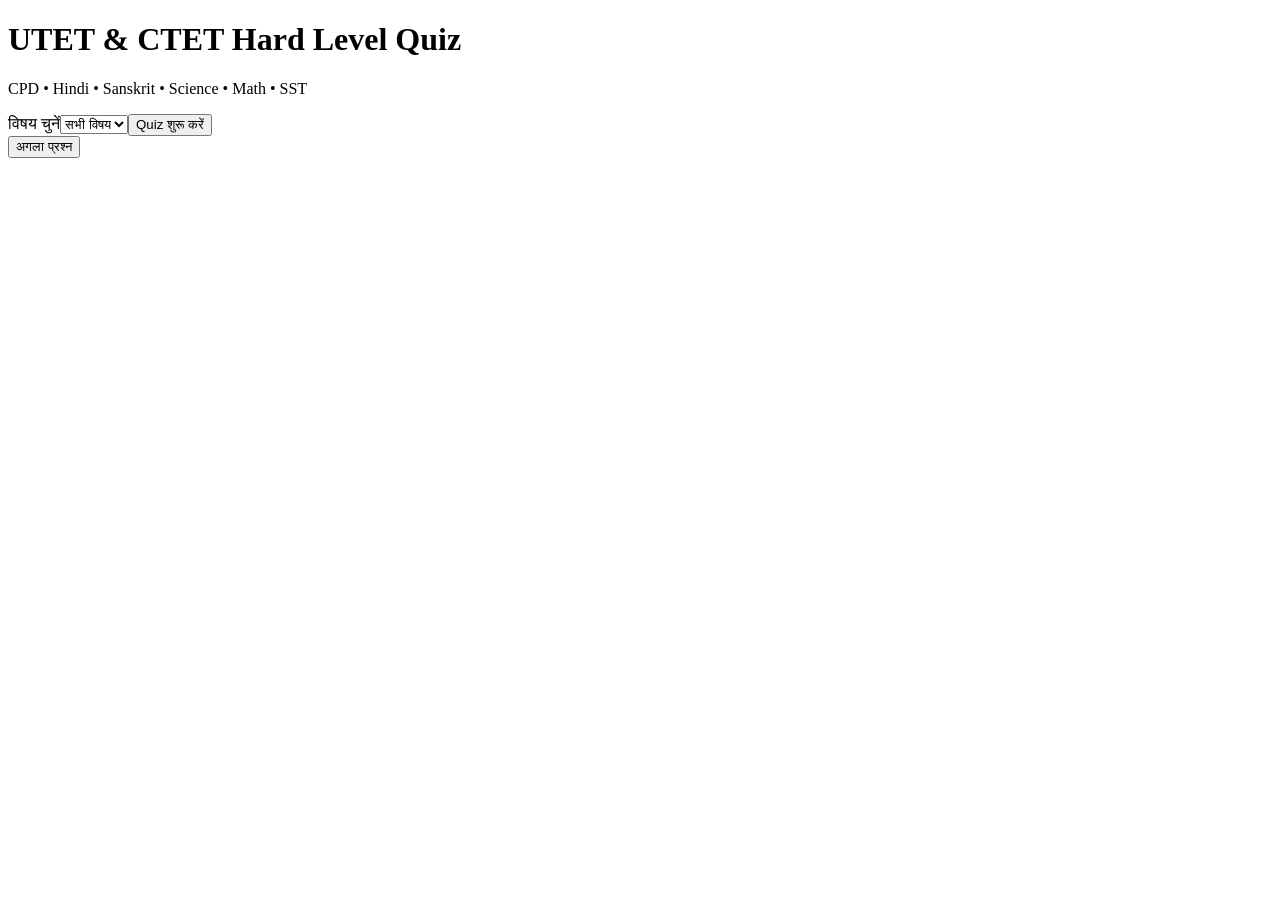
==== commit ec059cbf: "Add files via upload" ====
--- a/index.html
+++ b/index.html
@@ -1,3 +1 @@
-<!doctype html><html lang="hi"><head><meta charset="utf-8"><meta name="viewport" content="width=device-width,initial-scale=1"><title>UTET CTET Hard Logic Series</title><style>
-:root{--p:#5b3cc4;--s:#087f8c;--a:#ef7d32;--bg:#f3f6fb}*{box-sizing:border-box}body{margin:0;font-family:Arial,"Noto Sans Devanagari",sans-serif;background:var(--bg);color:#17202a}.hero{padding:25px 14px;text-align:center;color:#fff;background:linear-gradient(135deg,#5b3cc4,#087f8c,#ef7d32)}h1{margin:0 0 8px;font-size:29px}.hero p{margin:4px;font-size:15px}.wrap{max-width:1050px;margin:auto;padding:14px}.info{background:#fff;padding:15px;border-radius:17px;box-shadow:0 4px 16px #0001;margin-bottom:13px}.search{width:100%;padding:12px;border:1px solid #ccd4df;border-radius:12px;font-size:16px}.tabs{display:flex;gap:7px;overflow:auto;margin-top:12px}.tabs button{border:0;border-radius:12px;padding:11px 14px;background:#e8edf5;font-weight:800;white-space:nowrap}.tabs button.active{background:#5b3cc4;color:white}.q{background:white;border-radius:17px;padding:16px;margin:13px 0;border-left:7px solid #087f8c;box-shadow:0 4px 16px #0001}.q h3{font-size:17px;line-height:1.55;margin:0 0 10px}.opt{padding:11px;margin:7px 0;border:1px solid #d8dee8;border-radius:11px;background:#fafcff;cursor:pointer;line-height:1.4}.opt.correct{background:#e8f8ee;border:2px solid #18864b}.opt.wrong{background:#fff0f0;border:2px solid #d33}.concept{display:none;margin-top:11px;padding:12px;background:#fff6dd;border-left:5px solid #ef7d32;border-radius:10px;line-height:1.55}.concept.show{display:block}.bar{display:flex;justify-content:space-between;align-items:center;gap:10px;flex-wrap:wrap}.score{font-weight:800;color:#5b3cc4}.btn{border:0;border-radius:10px;padding:10px 14px;background:#087f8c;color:#fff;font-weight:800}.footer{text-align:center;padding:25px;color:#68727d}.badge{display:inline-block;margin:5px 3px;padding:5px 9px;border-radius:20px;background:#fff;color:#5b3cc4;font-size:12px;font-weight:800}</style></head><body>
-<header class="hero"><h1>UTET & CTET HARD LOGIC SERIES</h1><p>CPD • हिंदी • गणित • विज्ञान • English • संस्कृत</p><span class="badge">Concept Based</span><span class="badge">Logic Type</span><span class="badge">Mobile Friendly</span><span class="badge">GitHub Pages</span></header><main class="wrap"><section class="info"><input id="search" class="search" placeholder="प्रश्न खोजें…"><p><b>Hard Practice:</b> प्रश्नों में अवधारणा, अनुप्रयोग, तर्क, विश्लेषण और स्थिति-आधारित सोच पर जोर है। उत्तर चुनने के बाद <b>सही/गलत</b> और नीचे <b>Concept</b> दिखाई देगा।</p><div class="tabs" id="tabs"></div></section><section id="list"></section><section class="info bar"><b id="count"></b><span class="score" id="score">Score: 0</span><button class="btn" onclick="resetAll()">Reset</button></section></main><footer class="footer">UTET & CTET अभ्यास सामग्री • Self Practice</footer><script>const data=[["CPD", "एक विद्यार्थी गलत उत्तर देता है। शिक्षक पूछता है “तुमने यह कैसे सोचा?” यह मुख्यतः किस उद्देश्य से है?", ["गलती छिपाना", "सोच की प्रक्रिया जानना", "अंक बढ़ाना", "समय बचाना"], 1, "उत्तर की प्रक्रिया जानने से शिक्षक विद्यार्थी की अवधारणा और भ्रांति पहचान सकता है।"], ["CPD", "बच्चे एक समस्या के कई सही तरीके बताते हैं। सबसे उपयुक्त शिक्षक-प्रतिक्रिया?", ["केवल अपनी विधि मानना", "विधियों की तुलना और औचित्य करवाना", "सबको एक ही उत्तर रटाना", "प्रश्न हटाना"], 1, "विभिन्न रणनीतियों की तुलना तर्क और मेटाकॉग्निशन विकसित करती है।"], ["CPD", "पूर्व-ज्ञान जानने के लिए पाठ शुरू होने से पहले छोटे प्रश्न पूछना किसका उदाहरण है?", ["नैदानिक आकलन", "केवल योगात्मक आकलन", "दंड", "उपस्थिति"], 0, "पूर्व-ज्ञान और भ्रांतियाँ जानकर आगे का शिक्षण तय किया जा सकता है।"], ["CPD", "समावेशी कक्षा में दृष्टिबाधित विद्यार्थी को सामग्री का ऑडियो संस्करण देना किस सिद्धांत से जुड़ा है?", ["एकरूपता", "आवश्यकतानुसार अनुकूलन", "बहिष्करण", "प्रतिस्पर्धा"], 1, "समता का लक्ष्य बाधा हटाकर सीखने में समान अवसर देना है।"], ["CPD", "शिक्षक संकेत देता है लेकिन अंतिम समाधान विद्यार्थी से करवाता है। इसे क्या कहेंगे?", ["Scaffolding", "रटंत", "दंड", "प्रतिस्थापन"], 0, "Scaffolding अस्थायी सहायता है जो धीरे-धीरे हटाई जाती है।"], ["CPD", "एक विद्यार्थी परियोजना में अच्छा करता है पर परीक्षा में कम अंक लाता है। उचित निष्कर्ष?", ["वह निश्चित रूप से कमजोर है", "विविध आकलन से अलग क्षमताएँ दिख सकती हैं", "परियोजना बेकार है", "केवल परीक्षा ही सीखना है"], 1, "एक ही परीक्षण पूरी सीखने की तस्वीर नहीं देता।"], ["CPD", "“तुम अपने उत्तर के समर्थन में कौन-सा प्रमाण दोगे?” किस सोच को बढ़ाता है?", ["स्मरण", "आलोचनात्मक तर्क", "केवल गति", "नकल"], 1, "दावे को प्रमाण से जोड़ना आलोचनात्मक सोच का केंद्रीय तत्व है।"], ["CPD", "समूह में एक बच्चा ही पूरा काम करता है। शिक्षक का बेहतर कदम?", ["समूह समाप्त करना", "भूमिकाएँ और व्यक्तिगत जवाबदेही तय करना", "उसी बच्चे को सभी अंक देना", "सबको चुप कराना"], 1, "भूमिका-वितरण से सहयोगी अधिगम में वास्तविक भागीदारी बढ़ती है।"], ["CPD", "गलत उत्तर को चर्चा का आधार बनाना क्यों उपयोगी है?", ["बच्चे शर्मिंदा होते हैं", "भ्रांति पहचानकर अवधारणा सुधारी जा सकती है", "समय हमेशा बचता है", "मूल्यांकन हट जाता है"], 1, "त्रुटि विश्लेषण से शिक्षक को सोच की कमी और सही अवधारणा के बीच अंतर दिखता है।"], ["CPD", "एक प्रश्न के कई तर्कपूर्ण उत्तर स्वीकार करना किस दृष्टिकोण के करीब है?", ["निर्माणवादी", "केवल व्याख्यान", "यांत्रिक", "दंडात्मक"], 0, "विद्यार्थी अपने अनुभव और तर्क से अर्थ का निर्माण करते हैं।"], ["CPD", "कक्षा चर्चा में शिक्षक लगातार स्वयं उत्तर देता है। मुख्य कमी?", ["सामग्री बहुत कठिन है", "विद्यार्थियों की सक्रिय सोच और भाषा-भागीदारी घटती है", "समय बढ़ता है", "पुस्तक छोटी है"], 1, "शिक्षक का अत्यधिक बोलना विद्यार्थी की सक्रिय भागीदारी सीमित कर सकता है।"], ["CPD", "एक बच्चा नियम याद रखता है पर नई स्थिति में लागू नहीं कर पाता। शिक्षक को क्या बढ़ाना चाहिए?", ["केवल पुनरावृत्ति", "अनुप्रयोग आधारित उदाहरण", "केवल लिखावट", "केवल पाठ पढ़ना"], 1, "अलग संदर्भों में प्रयोग से अवधारणा का transfer विकसित होता है।"], ["CPD", "Formative assessment का सबसे उपयोगी परिणाम क्या है?", ["अंतिम रैंक", "अगले शिक्षण में सुधार के लिए प्रमाण", "स्थायी लेबल", "केवल प्रमाणपत्र"], 1, "यह सीखने के दौरान feedback देता है जिससे teaching को बदला जा सकता है।"], ["CPD", "विद्यार्थी से “पहले अनुमान लगाओ, फिर प्रमाण से जाँचो” करवाना किस कौशल को बढ़ाता है?", ["वैज्ञानिक तर्क", "सुलेख", "रटना", "अनुकरण"], 0, "अनुमान और प्रमाण की तुलना वैज्ञानिक सोच का आधार है।"], ["CPD", "यदि बच्चा पढ़कर शब्द बोल लेता है लेकिन अर्थ नहीं बता पाता, तो प्राथमिक जरूरत?", ["गति", "पठन-बोध", "हस्तलेखन", "वर्तनी मात्र"], 1, "पठन का लक्ष्य अर्थ-निर्माण है, केवल उच्चारण नहीं।"], ["CPD", "एक ही अवधारणा को चित्र, उदाहरण और गतिविधि से समझाना किस सिद्धांत को समर्थन देता है?", ["बहुविध प्रस्तुति", "एकमात्र माध्यम", "केवल व्याख्यान", "दंड"], 0, "विभिन्न प्रतिनिधित्व अलग सीखने की जरूरतों को सहारा देते हैं।"], ["CPD", "Peer feedback का अच्छा प्रश्न कौन-सा है?", ["तुम्हारा उत्तर बेकार है", "उत्तर में कौन-सा प्रमाण सबसे मजबूत है और क्या सुधर सकता है?", "कितने शब्द हैं?", "तुमने कितनी जल्दी किया?"], 1, "विशिष्ट, प्रमाण-आधारित feedback सुधार की दिशा देता है।"], ["CPD", "यदि सभी विद्यार्थी एक ही गति से नहीं सीखते तो सबसे उपयुक्त योजना?", ["सभी को समान समय ही देना", "लचीली सहायता और अलग अभ्यास देना", "धीमे बच्चों को हटाना", "केवल तेज बच्चों को पढ़ाना"], 1, "Differentiation सीखने की विविध गति और जरूरतों के अनुसार सहायता देता है।"], ["CPD", "उच्च-स्तरीय प्रश्न की पहचान?", ["परिभाषा दो", "क्यों, कैसे और किस प्रमाण से—समझाओ", "शब्द दोहराओ", "पृष्ठ बताओ"], 1, "क्यों/कैसे/प्रमाण वाले प्रश्न विश्लेषण और औचित्य मांगते हैं।"], ["CPD", "बच्चा अपनी रणनीति समझाते हुए स्वयं गलती सुधारता है। यह किस क्षमता का संकेत है?", ["मेटाकॉग्निशन", "केवल स्मृति", "केवल नकल", "केवल गति"], 0, "अपने सोचने के तरीके पर निगरानी और सुधार मेटाकॉग्निशन है।"], ["Hindi", "“राम ने सीता को फल दिया” में “सीता को” कौन-सा कारक है?", ["कर्ता", "कर्म", "सम्प्रदान", "अपादान"], 2, "जिसे कुछ दिया जाए, वह सम्प्रदान कारक है।"], ["Hindi", "“जो विद्यार्थी मेहनत करता है वही आगे बढ़ता है” में “जो” है?", ["प्रश्नवाचक", "सम्बन्धवाचक", "निजवाचक", "अनिश्चितवाचक"], 1, "जो-वही का संबंध होने से यह सम्बन्धवाचक सर्वनाम है।"], ["Hindi", "“नीलकमल” में समास?", ["द्वंद्व", "कर्मधारय", "बहुव्रीहि", "अव्ययीभाव"], 1, "नीला कमल—विशेषण और विशेष्य का संबंध, इसलिए कर्मधारय।"], ["Hindi", "“आँखों का तारा” का अर्थ?", ["बहुत प्रिय", "बहुत दूर", "बहुत क्रोधित", "बहुत चंचल"], 0, "यह अत्यंत प्रिय व्यक्ति के लिए प्रयुक्त मुहावरा है।"], ["Hindi", "“वह धीरे-धीरे बोलता है” में “धीरे-धीरे” है?", ["कालवाचक", "रीतिवाचक क्रिया-विशेषण", "स्थानवाचक", "सम्बन्धबोधक"], 1, "यह बोलने की रीति बताता है।"], ["Hindi", "“असमान” में उपसर्ग?", ["अ", "सम", "मान", "अन"], 0, "“अ” निषेध/अभाव का अर्थ देता है।"], ["Hindi", "“लड़कियाँ खेल रही हैं” में वचन?", ["एकवचन", "बहुवचन", "द्विवचन", "अव्यय"], 1, "लड़कियाँ और क्रिया दोनों बहुवचन हैं।"], ["Hindi", "“सूरज मुस्कुरा रहा है” में अलंकार?", ["उपमा", "रूपक", "मानवीकरण", "यमक"], 2, "सूरज को मानवीय क्रिया देना मानवीकरण है।"], ["Hindi", "“कमल सा मुख” में “सा” किस अलंकार का संकेत है?", ["उपमा", "रूपक", "श्लेष", "अनुप्रास"], 0, "सा/जैसा समानता का संकेत देता है, इसलिए उपमा।"], ["Hindi", "“मैंने पुस्तक पढ़ी” में “मैंने” किस कारक का चिह्नित रूप है?", ["कर्ता", "कर्म", "करण", "अधिकरण"], 0, "“ने” के साथ क्रिया करने वाला कर्ता है।"], ["Hindi", "“जल्दी का काम शैतान का” का आशय?", ["जल्दी हमेशा अच्छी", "जल्दबाजी से काम बिगड़ सकता है", "काम छोड़ देना", "रात में काम करना"], 1, "कहावत सावधानी के बिना जल्दबाजी से होने वाली भूल बताती है।"], ["Hindi", "“सच्चाई” में प्रत्यय?", ["सच", "आई", "ता", "ई"], 1, "सच्चा से सच्चाई में “आई” प्रत्यय माना जाता है।"], ["Hindi", "“गंगा” का पर्यायवाची?", ["भागीरथी", "पावक", "पवन", "धरा"], 0, "भागीरथी गंगा का प्रसिद्ध पर्याय है।"], ["Hindi", "“यदि वर्षा होगी तो मैच रद्द होगा” में “यदि...तो” है?", ["शर्त", "विरोध", "समुच्चय मात्र", "स्थान"], 0, "यह शर्त और उसके परिणाम का संबंध बताता है।"], ["Hindi", "“वह लड़का जो कल आया था मेरा भाई है” में “जो कल आया था” क्या है?", ["विशेषण उपवाक्य", "संज्ञा उपवाक्य", "क्रिया-विशेषण उपवाक्य", "प्रधान उपवाक्य"], 0, "यह “लड़का” की विशेषता बताता है।"], ["Hindi", "शुद्ध वर्तनी चुनिए।", ["आर्शीवाद", "आशीर्वाद", "आशिर्वाद", "आर्शिवाद"], 1, "मानक वर्तनी “आशीर्वाद” है।"], ["Hindi", "“दूध का दूध पानी का पानी” का अर्थ?", ["वस्तुएँ मिलाना", "सही-गलत स्पष्ट करना", "पानी बचाना", "दूध बेचना"], 1, "तथ्य को स्पष्ट रूप से अलग कर देना इसका भाव है।"], ["Hindi", "“नीला आकाश” में “नीला” है?", ["सर्वनाम", "विशेषण", "क्रिया", "अव्यय"], 1, "नीला, आकाश की विशेषता बताता है।"], ["Hindi", "“घर के सामने विद्यालय है” में “के सामने” किस संबंध को दर्शाता है?", ["स्थान", "काल", "कारण", "कर्ता"], 0, "यह स्थान-संबंध बताता है।"], ["Hindi", "किस प्रश्न से पठन-बोध की उच्चतर क्षमता जाँची जाएगी?", ["पात्र का नाम क्या है?", "पात्र ने ऐसा क्यों किया—पाठ से प्रमाण दो।", "कितनी पंक्तियाँ हैं?", "पहला शब्द क्या है?"], 1, "कारण और प्रमाण मांगना inference और reasoning जाँचता है।"], ["Maths", "किसी संख्या का 40% = 72 है। उसी संख्या का 15%?", ["18", "27", "30", "36"], 1, "संख्या 180 है; 15% = 27।"], ["Maths", "किसी संख्या को 20% बढ़ाकर फिर 20% घटाया। अंतिम परिवर्तन?", ["समान", "4% कम", "4% अधिक", "8% कम"], 1, "1.2×0.8=0.96, इसलिए 4% कमी।"], ["Maths", "a:b=3:5 और b:c=10:7, तो a:c?", ["3:7", "6:7", "5:7", "7:6"], 1, "पहले अनुपात को b=10 करने पर a=6; इसलिए 6:7।"], ["Maths", "आयत का क्षेत्रफल 240 cm² और लंबाई 15 cm है। परिमाप?", ["46", "62", "64", "72"], 1, "चौड़ाई 16 cm; परिमाप 2(15+16)=62 cm।"], ["Maths", "x+1/x=5, तो x²+1/x²?", ["23", "25", "27", "21"], 0, "वर्ग करने पर x²+2+1/x²=25, इसलिए 23।"], ["Maths", "20% लाभ पर वस्तु ₹360 में बिकी। CP?", ["₹280", "₹300", "₹320", "₹340"], 1, "SP=120% CP, अतः CP=360/1.2=300।"], ["Maths", "दो क्रमागत विषम संख्याओं का योग 64 है। बड़ी?", ["31", "33", "35", "37"], 1, "x+(x+2)=64 से x=31, बड़ी 33।"], ["Maths", "3x−7=2x+9, x=?", ["14", "16", "18", "20"], 1, "x=16।"], ["Maths", "त्रिभुज के कोण 2x,3x,4x हैं। सबसे बड़ा?", ["60°", "70°", "80°", "90°"], 2, "9x=180 से x=20; बड़ा कोण 80°।"], ["Maths", "संख्या को 7 से भाग देने पर शेष 5। उसके 3 गुने को 7 से भाग देने पर शेष?", ["1", "2", "3", "5"], 0, "3×5=15 और शेष 1।"], ["Maths", "लड़के:लड़कियाँ=3:2, कुल 40। लड़कियाँ?", ["12", "16", "20", "24"], 1, "कुल 5 भाग; एक भाग 8; लड़कियाँ 16।"], ["Maths", "घन की भुजा दोगुनी करने पर आयतन?", ["2 गुना", "4 गुना", "6 गुना", "8 गुना"], 3, "आयतन भुजा³ पर निर्भर; 2³=8।"], ["Maths", "72 km/h की ट्रेन 25 s में दूरी?", ["400m", "450m", "500m", "550m"], 2, "72 km/h=20 m/s; दूरी 500 m।"], ["Maths", "r=7 cm, π=22/7। वृत्त की परिधि?", ["22", "44", "49", "154"], 1, "2πr=44 cm।"], ["Maths", "CP ₹500, लाभ 20%, फिर 10% discount देकर बेचा। Marked price?", ["₹600", "₹650", "₹666.67", "₹700"], 2, "SP=600; यह MP का 90%, इसलिए MP=666.67।"], ["Maths", "5 संख्याओं का औसत 18 है; चार 12,15,20,25 हैं। पाँचवीं?", ["16", "18", "20", "22"], 1, "कुल 90; चार का योग 72; पाँचवीं 18।"], ["Maths", "दो पाइप 12h और 18h में टंकी भरते हैं। साथ में समय?", ["6h", "7h 12m", "8h", "9h"], 1, "दर 1/12+1/18=5/36; समय 36/5=7.2h।"], ["Maths", "2x:y=4:3 और y:z=6:5, तो x:z?", ["2:5", "3:5", "4:5", "5:6"], 2, "x:y=2:3 और y:z=6:5; y=6 पर x=4, इसलिए 4:5।"], ["Maths", "किसी संख्या के 1/3 और 1/4 का अंतर 5 है। संख्या?", ["40", "50", "60", "80"], 2, "अंतर 1/12 है; n/12=5, अतः n=60।"], ["Maths", "वर्ग का क्षेत्रफल 196 cm²। विकर्ण?", ["14", "28", "14√2", "196√2"], 2, "भुजा 14; विकर्ण = 14√2।"], ["Science", "पत्ती से CO₂ लगभग पूरी तरह हटा दें तो कौन-सी प्रक्रिया सबसे पहले प्रभावित होगी?", ["प्रकाश संश्लेषण", "जड़ अवशोषण", "परागण", "बीज प्रसार"], 0, "CO₂ प्रकाश संश्लेषण के लिए आवश्यक कच्चा पदार्थ है।"], ["Science", "लोहे की कील CuSO₄ में डालने पर मुख्य परिवर्तन?", ["लोहा ताँबे को विस्थापित करता है", "ताँबा लोहे को विस्थापित करता है", "जल बनता है", "घोल वाष्पित होता है"], 0, "लोहा अधिक क्रियाशील है और Cu को विस्थापित करता है।"], ["Science", "चंद्रमा पर वस्तु का द्रव्यमान समान पर भार कम क्यों?", ["द्रव्यमान घटता है", "g कम है", "आयतन शून्य", "समय रुकता है"], 1, "भार mg है और चंद्रमा पर गुरुत्वीय त्वरण कम है।"], ["Science", "Series circuit में एक बल्ब हटाने पर दूसरा भी बुझता है क्योंकि?", ["पथ टूटता है", "धारा दोगुनी", "प्रतिरोध शून्य", "वोल्टेज अनंत"], 0, "श्रृंखला परिपथ में एक ही बंद पथ होता है।"], ["Science", "Pressure cooker में भोजन जल्दी क्यों पकता है?", ["क्वथनांक बढ़ता है", "क्वथनांक घटता है", "ऑक्सीजन खत्म", "द्रव्यमान घटता"], 0, "अधिक दाब से जल का क्वथनांक बढ़ता है।"], ["Science", "पानी से कम घनत्व की वस्तु सामान्यतः?", ["डूबती", "तैरती", "वाष्पित", "घुलती"], 1, "कम औसत घनत्व पर उत्प्लावन बल वस्तु को तैरने देता है।"], ["Science", "छोटी आंत लंबी और कुंडलित होने का प्रमुख लाभ?", ["बड़ा अवशोषण क्षेत्र", "भोजन ठंडा", "रक्त पंप", "हड्डी निर्माण"], 0, "अधिक सतह क्षेत्र पोषक पदार्थों के अवशोषण में सहायक है।"], ["Science", "अम्ल में नीला लिटमस?", ["नीला", "लाल", "हरा", "काला"], 1, "अम्ल नीले लिटमस को लाल करता है।"], ["Science", "ऊँचाई पर पानी कम तापमान पर उबलता है क्योंकि?", ["वायुदाब कम", "द्रव्यमान अधिक", "g शून्य", "ऑक्सीजन नहीं"], 0, "कम वायुदाब से क्वथनांक कम हो जाता है।"], ["Science", "स्टार्च की जाँच के लिए?", ["आयोडीन", "लिटमस", "साबुन", "चूने का पानी"], 0, "आयोडीन स्टार्च की उपस्थिति में नीला-काला रंग देता है।"], ["Science", "सौर कुकर में काली सतह क्यों?", ["अधिक विकिरण अवशोषण", "अधिक परावर्तन", "ठंडक", "जल निर्माण"], 0, "काली सतह सौर ऊर्जा का अच्छा अवशोषक है।"], ["Science", "जड़ को गंभीर क्षति हो तो सबसे सीधा प्रभाव?", ["जल-खनिज अवशोषण", "प्रकाश उत्पादन", "परागण", "बीज का तुरंत बनना"], 0, "जड़ जल और खनिजों के अवशोषण में प्रमुख है।"], ["Science", "बल लगाया गया लेकिन विस्थापन शून्य है। कार्य?", ["शून्य", "अधिकतम", "अनंत", "हमेशा ऋणात्मक"], 0, "W=Fs cosθ; s=0 होने पर कार्य शून्य।"], ["Science", "ध्वनि निर्वात में नहीं फैलती क्योंकि?", ["माध्यम चाहिए", "प्रकाश चाहिए", "निर्वात गर्म है", "g रोकता है"], 0, "ध्वनि यांत्रिक तरंग है; माध्यम के कणों की आवश्यकता होती है।"], ["Science", "पत्ती पर मोटी पेट्रोलियम जेली लगाने से क्या बाधित हो सकता है?", ["गैसों का आदान-प्रदान", "प्रकाश का अस्तित्व", "जड़ निर्माण", "मिट्टी निर्माण"], 0, "रंध्र ढकने से CO₂ और O₂ का आदान-प्रदान प्रभावित हो सकता है।"], ["Science", "समतल दर्पण सामान्यतः कैसा प्रतिबिंब बनाता है?", ["सीधा, आभासी, समान आकार", "उल्टा, वास्तविक", "आधा आकार", "हमेशा बड़ा"], 0, "समतल दर्पण का प्रतिबिंब सीधा, आभासी और वस्तु के बराबर आकार का होता है।"], ["Science", "गैस को छोटे पात्र में दबाने पर कणों के बीच दूरी?", ["घटती", "बढ़ती", "समान ही", "शून्य"], 0, "संपीड़न से गैस के कण औसतन पास आते हैं।"], ["Science", "धातु के तार की लंबाई बढ़े और क्षेत्रफल समान रहे तो प्रतिरोध?", ["बढ़ेगा", "घटेगा", "शून्य", "समान"], 0, "R=ρL/A, इसलिए L बढ़ने पर R बढ़ता है।"], ["Science", "एंटीबायोटिक वायरल संक्रमण पर सामान्यतः प्रभावी नहीं क्योंकि?", ["वायरस की जैविक संरचना/प्रक्रियाएँ बैक्टीरिया जैसी नहीं", "वायरस हमेशा पानी में होते हैं", "एंटीबायोटिक केवल मीठे हैं", "वायरस में कोई आनुवंशिक पदार्थ नहीं"], 0, "एंटीबायोटिक मुख्यतः बैक्टीरिया के विशिष्ट लक्ष्य पर काम करते हैं।"], ["Science", "यदि दो समान प्रतिरोध parallel में जोड़े जाएँ तो equivalent resistance एक प्रतिरोध की तुलना में?", ["आधी", "दोगुनी", "समान", "चार गुनी"], 0, "दो समान R parallel में Req=R/2 होता है।"], ["English", "Passive voice: “People speak English all over the world.”", ["English is spoken all over the world.", "English was spoken all over the world.", "English has spoken all over the world.", "English speaks all over the world."], 0, "Present simple passive is is/are + past participle."], ["English", "“Why do you think the character acted this way?” primarily tests:", ["Spelling", "Inferential reading", "Handwriting", "Alphabet recognition"], 1, "The learner must infer a reason rather than recall a directly stated fact."], ["English", "He was tired, ___ he continued working.", ["because", "but", "unless", "so that"], 1, "But expresses contrast."], ["English", "Reported speech: She said, “I am busy.”", ["She said that she was busy.", "She said that I am busy.", "She says that she was busy.", "She said that she busy."], 0, "The present “am” normally backshifts to “was” after a past reporting verb."], ["English", "Closest meaning of reluctant?", ["Unwilling", "Eager", "Certain", "Careless"], 0, "Reluctant means unwilling or hesitant."], ["English", "Which question promotes higher-order reading?", ["What is the name?", "What evidence supports the decision?", "How many lines?", "What is the first word?"], 1, "Evidence-based questions require analysis and justification."], ["English", "Neither the teacher nor the students ___ ready.", ["is", "was", "are", "has"], 2, "The verb agrees with the nearer plural subject, students."], ["English", "Which sentence expresses a condition?", ["If it rains, the match will be cancelled.", "The boy opened the book.", "She is reading.", "The sun is bright."], 0, "If introduces a condition and the second clause gives its result."], ["English", "Meaning of “give up”?", ["Continue", "Quit", "Collect", "Divide"], 1, "Give up commonly means quit or stop."], ["English", "A learner can pronounce every word but cannot explain the paragraph. The teacher should emphasize:", ["Faster reading only", "Comprehension and meaning-making", "Copying", "Alphabet order"], 1, "Reading involves constructing meaning, not only decoding."], ["English", "Correct sentence?", ["Each of the boys have a book.", "Each of the boys has a book.", "Each boys has a book.", "Each of boys have book."], 1, "Each is singular, so “has” is correct."], ["English", "Adjective in “The careful child crossed the road.”", ["child", "crossed", "careful", "road"], 2, "Careful describes the noun child."], ["English", "Correct article:", ["He is an university teacher.", "He is a university teacher.", "He is university a teacher.", "He is the university a teacher."], 1, "University begins with /juː/, a consonant sound, so “a” is used."], ["English", "Main purpose of formative assessment?", ["Permanent ranking", "Guide next teaching using learning evidence", "Punish errors", "Replace teaching"], 1, "Formative assessment informs immediate instructional decisions."], ["English", "Wet road + umbrellas: most reasonable inference?", ["Snow", "Rain", "Drought", "Heat wave"], 1, "Both clues strongly support recent rain."], ["English", "Best activity for meaningful speaking?", ["Isolated word memorisation", "Pair discussion and reporting", "Dictionary copying", "Silent handwriting"], 1, "It creates purposeful interaction and language use."], ["English", "Although he was ill, he attended school. Best equivalent?", ["He was ill, but he attended school.", "He was ill because he attended school.", "He attended unless ill.", "He was ill so he stayed home."], 0, "But preserves the contrast expressed by although."], ["English", "Synonym of ancient?", ["Modern", "Old", "Future", "Recent"], 1, "Ancient means very old or from the distant past."], ["English", "A passage asks which claim is best supported by facts. This mainly assesses:", ["Evaluating evidence", "Alphabetising", "Copying", "Counting"], 0, "The reader must judge a claim against textual evidence."], ["English", "Correct tag: “She is coming, ___?”", ["isn’t she", "is she", "doesn’t she", "wasn’t she"], 0, "A positive statement with is takes the negative tag isn’t she."], ["Sanskrit", "“रामः विद्यालयं गच्छति” इत्यत्र कर्ता कः?", ["रामः", "विद्यालयम्", "गच्छति", "न"], 0, "रामः क्रियायाः कर्ता अस्ति।"], ["Sanskrit", "“फलानि” इत्यस्य एकवचनम्?", ["फलः", "फलम्", "फले", "फलान्"], 1, "फलम् नपुंसकलिङ्गस्य एकवचनरूपम् अस्ति।"], ["Sanskrit", "“गच्छति” इत्यस्य धातुः?", ["गम्", "पठ्", "दा", "भू"], 0, "गच्छति गम्-धातोः लट्लकाररूपम् अस्ति।"], ["Sanskrit", "“बालकौ पठतः” इत्यत्र वचनम्?", ["एकवचन", "द्विवचन", "बहुवचन", "अव्यय"], 1, "बालकौ और पठतः दोनों द्विवचन हैं।"], ["Sanskrit", "“अहं पुस्तकं पठामि” इत्यत्र पुस्तकम्?", ["कर्ता", "कर्म", "करण", "अधिकरण"], 1, "पुस्तकम् पठने की क्रिया का कर्म है।"], ["Sanskrit", "“सुन्दरः बालकः” इत्यत्र सुन्दरः?", ["विशेषणम्", "संज्ञा", "क्रिया", "अव्यय"], 0, "सुन्दरः बालकस्य विशेषणम् अस्ति।"], ["Sanskrit", "“नदी” शब्दस्य बहुवचनम्?", ["नद्यौ", "नद्यः", "नदीः", "नदीनाम्"], 1, "नदी का प्रथमा बहुवचन रूप नद्यः है।"], ["Sanskrit", "“देवालयः” में समास?", ["द्वंद्व", "तत्पुरुष", "बहुव्रीहि", "अव्ययीभाव"], 1, "देवस्य आलयः = देवालयः, षष्ठी-तत्पुरुष।"], ["Sanskrit", "“खादति” कः लकारः?", ["लङ्", "लोट्", "लट्", "लृट्"], 2, "वर्तमानकाल के लिए लट् लकार।"], ["Sanskrit", "“गुरुः छात्रं शिक्षयति” में छात्रम्?", ["कर्तृपदम्", "कर्मपदम्", "क्रियापदम्", "विशेषणम्"], 1, "जिसे शिक्षा दी जा रही है वह कर्म है।"], ["Sanskrit", "“विद्यालयात् आगच्छति” में विद्यालयात् किस विभक्ति का रूप है?", ["प्रथमा", "द्वितीया", "पञ्चमी", "सप्तमी"], 2, "“से” के अर्थ में अपादान के कारण पञ्चमी।"], ["Sanskrit", "“गृहे बालकः अस्ति” में गृहे?", ["तृतीया", "चतुर्थी", "पञ्चमी", "सप्तमी"], 3, "स्थान के अर्थ में सप्तमी विभक्ति।"], ["Sanskrit", "“रामस्य पुस्तकम्” में रामस्य?", ["सम्बन्ध", "करण", "कर्म", "अधिकरण"], 0, "षष्ठी विभक्ति सम्बन्ध बताती है।"], ["Sanskrit", "“पठतु” इत्यस्य लकारः?", ["लट्", "लोट्", "लङ्", "लृट्"], 1, "आज्ञा/अनुज्ञा के अर्थ में लोट् लकार।"], ["Sanskrit", "“अश्वः शीघ्रं धावति” में शीघ्रम्?", ["संज्ञा", "सर्वनाम", "क्रियाविशेषणम्", "समुच्चयबोधक"], 2, "यह धावति क्रिया की रीति बताता है।"], ["Sanskrit", "पठ् धातोः लट्, प्रथमपुरुष, एकवचनम्?", ["पठसि", "पठामि", "पठति", "पठन्ति"], 2, "प्रथमपुरुष एकवचन में पठति।"], ["Sanskrit", "“भविष्यति” का काल?", ["वर्तमान", "भूत", "भविष्यत्", "आज्ञा"], 2, "भविष्यति भविष्यत्काल को दर्शाता है।"], ["Sanskrit", "“रामः वनं गच्छति” में वनम्?", ["कर्ता", "कर्म/गमन का लक्ष्य", "करण", "सम्बन्ध"], 1, "गम् धातु के साथ गमन का लक्ष्य द्वितीया में आता है।"], ["Sanskrit", "यदि छात्र “बालकौ पठतः” को बहुवचन कहे तो शिक्षक का बेहतर कदम?", ["गलत कहकर आगे बढ़ना", "रूप के संकेतों से द्विवचन खोजने को कहना", "नियम रटवाना", "प्रश्न बदलना"], 1, "रूप-आधारित संकेतों से विद्यार्थी को स्वयं व्याकरणिक पैटर्न पहचानने देना अधिक प्रभावी है।"], ["Sanskrit", "“रामेण पत्रं लिख्यते” में रामेण किस विभक्ति में है?", ["तृतीया", "द्वितीया", "पञ्चमी", "सप्तमी"], 0, "रामेण तृतीया विभक्ति का रूप है; कर्मवाच्य वाक्य में कर्ता/agent को व्यक्त करता है।"]];let active='All',score=0,answered=new Set();const tabs=document.getElementById('tabs'),list=document.getElementById('list');['All',...new Set(data.map(x=>x[0]))].forEach(s=>{let b=document.createElement('button');b.textContent=s==='All'?'सभी':s;b.onclick=()=>{active=s;document.querySelectorAll('.tabs button').forEach(x=>x.classList.remove('active'));b.classList.add('active');render()};tabs.appendChild(b)});tabs.firstChild.classList.add('active');document.getElementById('search').oninput=render;function render(){let t=document.getElementById('search').value.toLowerCase();let a=data.map((x,i)=>[x,i]).filter(([x])=>(active==='All'||x[0]===active)&&x[1].toLowerCase().includes(t));list.innerHTML=a.map(([x,i],n)=>`<article class="q"><h3>${n+1}. [${x[0]}] ${x[1]}</h3>${x[2].map((o,j)=>`<div class="opt" id="q${i}o${j}" onclick="answer(${i},${j})"><b>${String.fromCharCode(65+j)}.</b> ${o}</div>`).join('')}}<div class="concept" id="e${i}"><b>Concept:</b> ${x[4]}</div></article>`).join('');document.getElementById('count').textContent=a.length+' प्रश्न'}function answer(i,j){if(answered.has(i))return;answered.add(i);let q=data[i];q[2].forEach((_,k)=>document.getElementById(`q${i}o${k}`).classList.remove('correct','wrong'));document.getElementById(`q${i}o${q[3]}`).classList.add('correct');if(j!==q[3])document.getElementById(`q${i}o${j}`).classList.add('wrong');else score++;document.getElementById('e'+i).classList.add('show');document.getElementById('score').textContent='Score: '+score}function resetAll(){answered.clear();score=0;document.getElementById('score').textContent='Score: 0';render()}render();</script></body></html>+<!doctype html><html lang="hi"><head><meta charset="utf-8"><meta name="viewport" content="width=device-width,initial-scale=1"><title>UTET CTET Hard Quiz</title><link rel="stylesheet" href="style.css"></head><body><header><h1>UTET & CTET Hard Level Quiz</h1><p>CPD • Hindi • Sanskrit • Science • Math • SST</p></header><main><div class="panel"><label>विषय चुनें</label><select id="subject"><option value="ALL">सभी विषय</option></select><button id="start">Quiz शुरू करें</button></div><section id="quiz" class="hide"><div class="top"><b id="counter"></b><b id="score"></b></div><div class="card"><div id="question"></div><div id="options"></div><div id="feedback"></div><div id="concept"></div><button id="next" class="hide">अगला प्रश्न</button></div></section></main><script src="questions.js"></script><script src="script.js"></script></body></html>
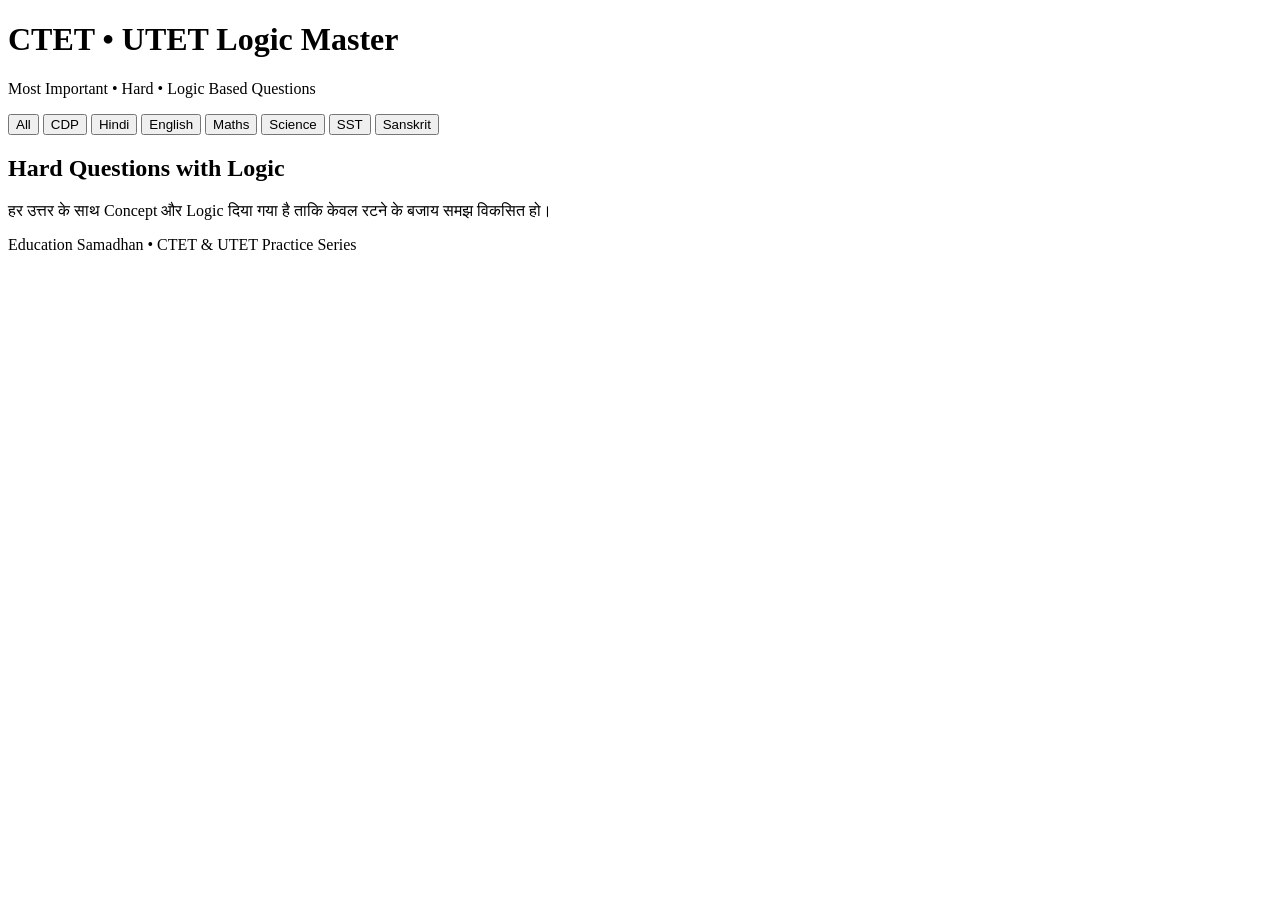
==== commit 2ac254d7: "Add files via upload" ====
--- a/index.html
+++ b/index.html
@@ -1 +1,38 @@
-<!doctype html><html lang="hi"><head><meta charset="utf-8"><meta name="viewport" content="width=device-width,initial-scale=1"><title>UTET CTET Hard Quiz</title><link rel="stylesheet" href="style.css"></head><body><header><h1>UTET & CTET Hard Level Quiz</h1><p>CPD • Hindi • Sanskrit • Science • Math • SST</p></header><main><div class="panel"><label>विषय चुनें</label><select id="subject"><option value="ALL">सभी विषय</option></select><button id="start">Quiz शुरू करें</button></div><section id="quiz" class="hide"><div class="top"><b id="counter"></b><b id="score"></b></div><div class="card"><div id="question"></div><div id="options"></div><div id="feedback"></div><div id="concept"></div><button id="next" class="hide">अगला प्रश्न</button></div></section></main><script src="questions.js"></script><script src="script.js"></script></body></html>+<!DOCTYPE html>
+<html lang="hi">
+<head>
+<meta charset="UTF-8">
+<meta name="viewport" content="width=device-width, initial-scale=1.0">
+<title>CTET UTET Logic Master</title>
+<link rel="stylesheet" href="style.css">
+</head>
+<body>
+<header>
+  <h1>CTET • UTET Logic Master</h1>
+  <p>Most Important • Hard • Logic Based Questions</p>
+</header>
+
+<nav>
+  <button onclick="filterSubject('All')">All</button>
+  <button onclick="filterSubject('CDP')">CDP</button>
+  <button onclick="filterSubject('Hindi')">Hindi</button>
+  <button onclick="filterSubject('English')">English</button>
+  <button onclick="filterSubject('Maths')">Maths</button>
+  <button onclick="filterSubject('Science')">Science</button>
+  <button onclick="filterSubject('SST')">SST</button>
+  <button onclick="filterSubject('Sanskrit')">Sanskrit</button>
+</nav>
+
+<main>
+  <section class="hero">
+    <h2>Hard Questions with Logic</h2>
+    <p>हर उत्तर के साथ Concept और Logic दिया गया है ताकि केवल रटने के बजाय समझ विकसित हो।</p>
+  </section>
+  <div id="stats"></div>
+  <div id="quiz"></div>
+</main>
+
+<footer>Education Samadhan • CTET & UTET Practice Series</footer>
+<script src="script.js"></script>
+</body>
+</html>
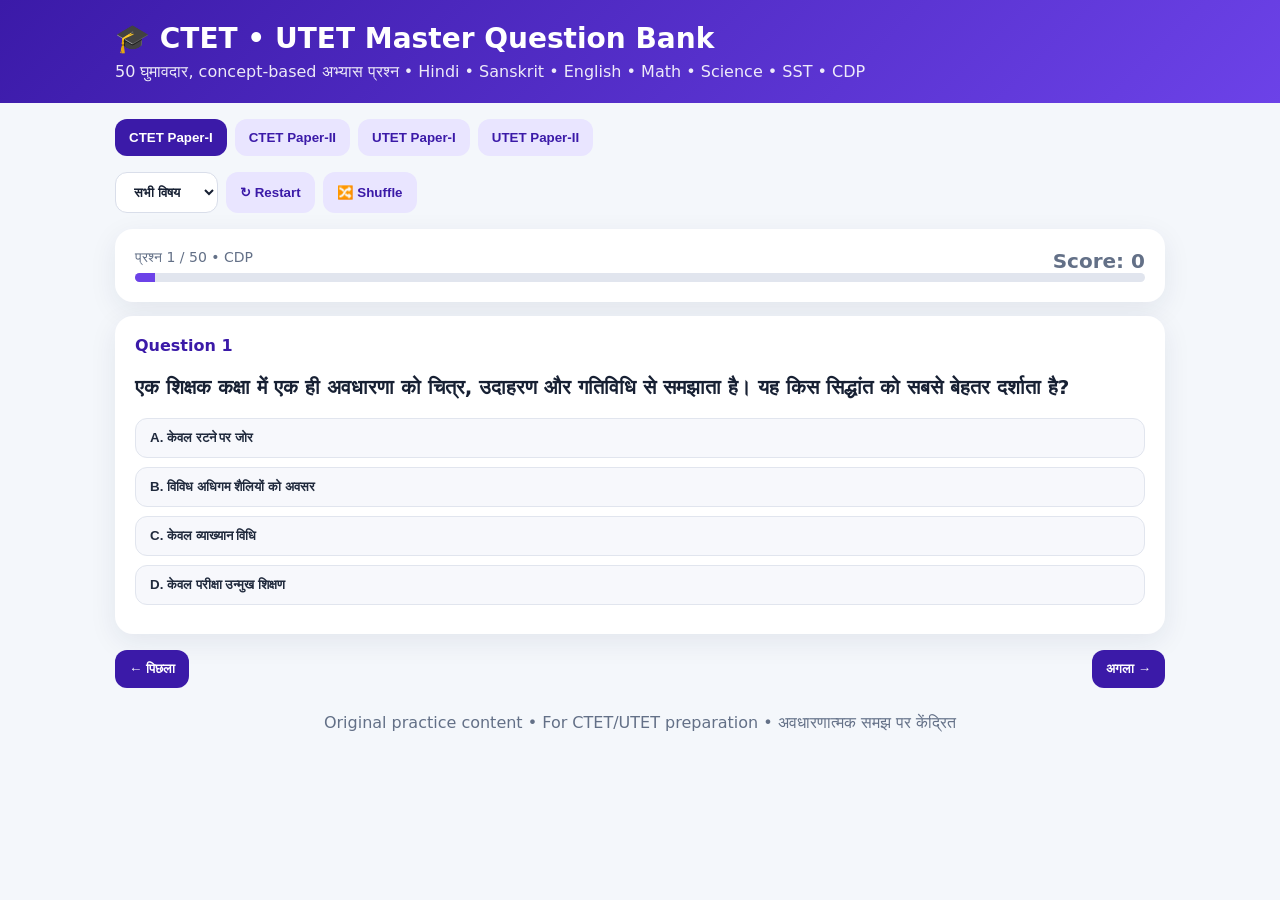
==== commit 9b1aacad: "Add files via upload" ====
--- a/index.html
+++ b/index.html
@@ -1,38 +1,74 @@
-<!DOCTYPE html>
+<!doctype html>
 <html lang="hi">
 <head>
-<meta charset="UTF-8">
-<meta name="viewport" content="width=device-width, initial-scale=1.0">
-<title>CTET UTET Logic Master</title>
-<link rel="stylesheet" href="style.css">
-</head>
+<meta charset="utf-8">
+<meta name="viewport" content="width=device-width,initial-scale=1">
+<title>CTET • UTET Master Question Bank</title>
+<style>
+:root{--bg:#f4f7fb;--card:#fff;--ink:#172033;--muted:#637087;--accent:#5b35d5;--good:#16834b;--bad:#c92a2a}
+*{box-sizing:border-box} body{margin:0;font-family:system-ui,-apple-system,Segoe UI,Noto Sans Devanagari,sans-serif;background:var(--bg);color:var(--ink)}
+header{background:linear-gradient(135deg,#3b1aa8,#6c42e8);color:white;padding:22px 16px}
+.wrap{max-width:1050px;margin:auto} h1{margin:0 0 7px;font-size:28px} header p{margin:0;opacity:.9}
+.toolbar{display:flex;gap:8px;flex-wrap:wrap;margin:16px 0} button,select{border:0;border-radius:12px;padding:11px 14px;font-weight:700;cursor:pointer}
+select{background:#fff;border:1px solid #d9deea;color:#172033} .tab{background:#e9e5ff;color:#3b1aa8} .tab.active{background:#3b1aa8;color:#fff}
+.card{background:var(--card);border-radius:18px;padding:20px;box-shadow:0 8px 28px #1a245014;margin:14px 0}
+.meta{display:flex;justify-content:space-between;gap:10px;color:var(--muted);font-size:14px} .qno{color:#3b1aa8;font-weight:800}
+.option{display:block;width:100%;text-align:left;margin:9px 0;background:#f7f8fc;border:1px solid #e1e5ee;color:#202a3d}
+.option:hover{border-color:#6c42e8} .option.correct{background:#e5f7ed;border-color:#45a878;color:#12673d} .option.wrong{background:#ffebeb;border-color:#dc7777;color:#9b1c1c}
+.explain{margin-top:15px;padding:14px;border-left:5px solid #6c42e8;background:#f5f2ff;border-radius:10px;display:none}
+.nav{display:flex;justify-content:space-between;gap:10px;margin-top:16px} .nav button{background:#3b1aa8;color:#fff} .progress{height:9px;background:#e1e5ee;border-radius:10px;overflow:hidden} .bar{height:100%;background:#6c42e8;width:0}
+.score{font-size:20px;font-weight:800} .small{font-size:13px;color:var(--muted)} footer{text-align:center;padding:25px;color:var(--muted)}
+@media(max-width:600px){h1{font-size:22px} .card{padding:15px}}
+</style></head>
 <body>
-<header>
-  <h1>CTET • UTET Logic Master</h1>
-  <p>Most Important • Hard • Logic Based Questions</p>
-</header>
+<header><div class="wrap"><h1>🎓 CTET • UTET Master Question Bank</h1>
+<p>50 घुमावदार, concept-based अभ्यास प्रश्न • Hindi • Sanskrit • English • Math • Science • SST • CDP</p></div></header>
+<main class="wrap">
+<div class="toolbar" id="tabs"></div>
+<div class="toolbar">
+<select id="subject"><option value="ALL">सभी विषय</option></select>
+<button class="tab" onclick="restart()">↻ Restart</button>
+<button class="tab" onclick="shuffleQuestions()">🔀 Shuffle</button>
+</div>
+<div class="card"><div class="meta"><span id="counter"></span><span class="score" id="score"></span></div><div class="progress"><div class="bar" id="bar"></div></div></div>
+<div id="app"></div>
+<div class="nav"><button onclick="prev()">← पिछला</button><button onclick="next()">अगला →</button></div>
+</main>
+<footer>Original practice content • For CTET/UTET preparation • अवधारणात्मक समझ पर केंद्रित</footer>
+<script>
+const BANKS={"CTET Paper-I": [{"subject": "CDP", "q": "एक शिक्षक कक्षा में एक ही अवधारणा को चित्र, उदाहरण और गतिविधि से समझाता है। यह किस सिद्धांत को सबसे बेहतर दर्शाता है?", "options": ["केवल रटने पर जोर", "विविध अधिगम शैलियों को अवसर", "केवल व्याख्यान विधि", "केवल परीक्षा उन्मुख शिक्षण"], "answer": 1, "concept": "एक ही अवधारणा को अनेक माध्यमों से प्रस्तुत करने पर अलग-अलग बच्चों को सीखने के उपयुक्त अवसर मिलते हैं।"}, {"subject": "Hindi", "q": "‘जल्दी-जल्दी’ में शब्द-रचना की दृष्टि से कौन-सा संबंध है?", "options": ["समास", "द्विरुक्ति", "उपसर्ग", "प्रत्यय"], "answer": 1, "concept": "एक ही शब्द के दोहराव से बनने वाली रचना को द्विरुक्ति कहा जाता है।"}, {"subject": "Sanskrit", "q": "‘रामः विद्यालयं गच्छति’ वाक्ये ‘रामः’ पदस्य विभक्तिः का?", "options": ["द्वितीया", "तृतीया", "प्रथमा", "सप्तमी"], "answer": 2, "concept": "‘रामः’ कर्ता है और एकवचन में प्रथमा विभक्ति का रूप है।"}, {"subject": "English", "q": "A teacher asks learners to infer the meaning of an unfamiliar word from the surrounding sentences. This primarily develops:", "options": ["Contextual reading", "Copying skill", "Spelling memorization", "Translation only"], "answer": 0, "concept": "Using surrounding information to infer meaning develops contextual reading and vocabulary strategies."}, {"subject": "Math", "q": "यदि किसी संख्या का 3/5 भाग 24 है, तो वह संख्या क्या होगी?", "options": ["30", "36", "40", "45"], "answer": 2, "concept": "संख्या × 3/5 = 24, इसलिए संख्या = 24 × 5/3 = 40."}, {"subject": "Science", "q": "पौधों में जल का ऊपर की ओर परिवहन मुख्यतः किस ऊतक से होता है?", "options": ["फ्लोएम", "जाइलम", "एपिडर्मिस", "मेरिस्टेम"], "answer": 1, "concept": "जाइलम जड़ों से जल और खनिजों को पौधे के ऊपरी भागों तक पहुँचाता है।"}, {"subject": "SST", "q": "यदि किसी मानचित्र में 1 cm दूरी वास्तविक 5 km को दर्शाती है, तो 4 cm किस दूरी को दर्शाएगा?", "options": ["9 km", "15 km", "20 km", "25 km"], "answer": 2, "concept": "4 × 5 = 20 km; मानचित्र की scale वास्तविक दूरी से संबंध बताती है।"}, {"subject": "CDP", "q": "एक बच्चा बार-बार गलती करता है। शिक्षक गलती को सीखने का अवसर मानकर संकेत देता है। यह दृष्टिकोण किससे जुड़ा है?", "options": ["दंडात्मक अनुशासन", "रचनात्मक प्रतिक्रिया", "लेबलिंग", "प्रतिस्पर्धात्मक शिक्षण"], "answer": 1, "concept": "रचनात्मक feedback गलती का कारण समझने और सुधार का रास्ता बताता है।"}, {"subject": "CDP", "q": "समावेशी कक्षा में सबसे उपयुक्त रणनीति कौन-सी है?", "options": ["सभी को बिल्कुल एक ही कार्य देना", "आवश्यकतानुसार अलग सहारा देना", "कमजोर बच्चों को अलग बैठाना", "केवल तेज बच्चों को प्रश्न देना"], "answer": 1, "concept": "समावेशन का अर्थ है समान भागीदारी के लिए आवश्यक support और उचित adaptation देना।"}, {"subject": "CDP", "q": "बच्चे स्वयं प्रयोग करके निष्कर्ष तक पहुँचते हैं। यह किस दृष्टिकोण का उदाहरण है?", "options": ["रचनावादी", "निष्क्रिय", "केवल अनुकरण", "केवल व्याख्यान"], "answer": 0, "concept": "Constructivism में विद्यार्थी अनुभव और पूर्वज्ञान के आधार पर अर्थ का निर्माण करता है।"}, {"subject": "CDP", "q": "शिक्षक खुले प्रश्न पूछता है जिनके कई संभावित उत्तर हो सकते हैं। इससे मुख्यतः क्या बढ़ता है?", "options": ["यांत्रिक स्मरण", "उच्च स्तरीय चिंतन", "केवल लेखन गति", "नकल"], "answer": 1, "concept": "Open-ended questions विश्लेषण, तर्क और वैकल्पिक उत्तरों पर सोच को बढ़ाते हैं।"}, {"subject": "CDP", "q": "निदानात्मक मूल्यांकन का प्रमुख उद्देश्य क्या है?", "options": ["केवल अंतिम अंक देना", "सीखने की कठिनाई पहचानना", "रैंक बनाना", "उपस्थिति लेना"], "answer": 1, "concept": "Diagnostic assessment सीखने की विशिष्ट कठिनाइयों की पहचान कर आगे की teaching तय करने में मदद करता है।"}, {"subject": "CDP", "q": "बाल-केंद्रित कक्षा में शिक्षक की भूमिका अधिकतर क्या होती है?", "options": ["एकमात्र वक्ता", "सुविधादाता", "केवल परीक्षक", "अनुशासन अधिकारी"], "answer": 1, "concept": "बाल-केंद्रित शिक्षण में शिक्षक facilitator की भूमिका निभाता है और बच्चों को सक्रिय भागीदारी देता है।"}, {"subject": "CDP", "q": "एक बच्चा प्रश्न हल करने की अपनी विधि समझाता है। शिक्षक को क्या करना चाहिए?", "options": ["तुरंत रोक देना", "तर्क सुनकर आगे प्रश्न करना", "केवल सही उत्तर लिखना", "अंक काटना"], "answer": 1, "concept": "बच्चे की reasoning सुनने से उसकी सोच समझी जाती है और metacognition विकसित होती है।"}, {"subject": "CDP", "q": "सहपाठी-शिक्षण का प्रमुख लाभ क्या है?", "options": ["सिर्फ समय बचाना", "सहयोग और समझ विकसित करना", "शिक्षक की भूमिका समाप्त करना", "केवल प्रतियोगिता"], "answer": 1, "concept": "Peer learning में बच्चे एक-दूसरे को समझाते हुए सहयोग और अवधारणात्मक समझ विकसित करते हैं।"}, {"subject": "Hindi", "q": "‘अनुशासन’ शब्द में उपसर्ग कौन-सा है?", "options": ["अनु", "शा", "सन", "अनुशास"], "answer": 0, "concept": "‘अनु’ उपसर्ग मूल शब्द के अर्थ में परिवर्तन करता है।"}, {"subject": "Hindi", "q": "‘राजपुत्र’ में कौन-सा समास है?", "options": ["द्वंद्व", "तत्पुरुष", "बहुव्रीहि", "अव्ययीभाव"], "answer": 1, "concept": "राजा का पुत्र—यहाँ ‘का’ संबंध निहित है, इसलिए तत्पुरुष समास है।"}, {"subject": "Hindi", "q": "‘कमल-सा मुख’ में कौन-सा अलंकार है?", "options": ["रूपक", "उपमा", "अनुप्रास", "यमक"], "answer": 1, "concept": "‘सा’ द्वारा तुलना की गई है, इसलिए उपमा अलंकार है।"}, {"subject": "Hindi", "q": "भाषा शिक्षण में बच्चों की स्थानीय बोली को सम्मान देने का उचित उद्देश्य क्या है?", "options": ["उसे गलत घोषित करना", "भाषाई सेतु बनाना", "मातृभाषा रोकना", "केवल मानक भाषा रटाना"], "answer": 1, "concept": "स्थानीय भाषा से मानक भाषा की ओर पुल बनाकर सीखना अधिक सहज हो सकता है।"}, {"subject": "Hindi", "q": "पठन के दौरान शीर्षक देखकर विषय का अनुमान लगाना किस कौशल से जुड़ा है?", "options": ["पूर्वानुमान", "श्रुतिलेख", "सुंदर लेखन", "वर्तनी रटना"], "answer": 0, "concept": "शीर्षक और संदर्भ से आगे की सामग्री का अनुमान prediction skill है।"}, {"subject": "Hindi", "q": "‘वह धीरे चलता है’ में ‘धीरे’ क्या है?", "options": ["संज्ञा", "सर्वनाम", "क्रिया-विशेषण", "विशेषण"], "answer": 2, "concept": "‘धीरे’ क्रिया ‘चलता है’ की विशेषता बता रहा है, इसलिए क्रिया-विशेषण है।"}, {"subject": "Hindi", "q": "भाषा की त्रुटियों को सुधारते समय शिक्षक को सबसे पहले क्या देखना चाहिए?", "options": ["केवल अंक", "त्रुटि का प्रकार और कारण", "हस्तलेख", "पृष्ठ संख्या"], "answer": 1, "concept": "त्रुटि विश्लेषण से पता चलता है कि बच्चे की कठिनाई किस स्तर पर है।"}, {"subject": "Sanskrit", "q": "‘फलानि पतन्ति’ में ‘फलानि’ किस विभक्ति में है?", "options": ["प्रथमा बहुवचन", "द्वितीया एकवचन", "तृतीया बहुवचन", "सप्तमी बहुवचन"], "answer": 0, "concept": "नपुंसकलिंग ‘फल’ का प्रथमा बहुवचन रूप ‘फलानि’ है।"}, {"subject": "Sanskrit", "q": "‘गच्छति’ किस लकार का रूप है?", "options": ["लट्", "लङ्", "लोट्", "विधिलिङ्"], "answer": 0, "concept": "वर्तमानकाल के लिए सामान्यतः लट् लकार प्रयुक्त होता है।"}, {"subject": "Sanskrit", "q": "‘रामेण पत्रं लिखितम्’ में ‘रामेण’ की विभक्ति है:", "options": ["द्वितीया", "तृतीया", "चतुर्थी", "षष्ठी"], "answer": 1, "concept": "करण/कर्ता के तृतीया रूप में ‘रामेण’ आता है।"}, {"subject": "Sanskrit", "q": "संस्कृत पढ़ाते समय चित्र देखकर शब्द बोलवाना किस कौशल को विशेष रूप से बढ़ाता है?", "options": ["शब्दभंडार", "केवल अनुवाद", "केवल लेखन", "केवल परीक्षा"], "answer": 0, "concept": "चित्र-आधारित गतिविधि संदर्भ में शब्दावली और मौखिक प्रयोग बढ़ाती है।"}, {"subject": "Sanskrit", "q": "‘बालकः पठति’ का बहुवचन क्या होगा?", "options": ["बालकाः पठन्ति", "बालकौ पठतः", "बालकः पठन्ति", "बालकान् पठन्ति"], "answer": 0, "concept": "प्रथमा बहुवचन में ‘बालकाः’ और लट् में ‘पठन्ति’ होगा।"}, {"subject": "Sanskrit", "q": "‘मम’ किस सर्वनाम का रूप है?", "options": ["युष्मद्", "अस्मद्", "तद्", "इदम्"], "answer": 1, "concept": "‘मम’ अस्मद्-शब्द का षष्ठी एकवचन रूप है।"}, {"subject": "English", "q": "A learner says, “He go to school.” The most useful first response is to:", "options": ["Punish the learner", "Model and elicit the correct form", "Ignore all errors forever", "Ask for ten pages of copying"], "answer": 1, "concept": "A supportive correction with modelling and elicitation keeps communication meaningful while improving accuracy."}, {"subject": "English", "q": "Reading a paragraph and identifying the writer’s main idea mainly tests:", "options": ["Skimming for gist", "Handwriting", "Spelling only", "Pronunciation only"], "answer": 0, "concept": "Finding the main idea is a gist-reading skill."}, {"subject": "English", "q": "Which activity best develops speaking fluency?", "options": ["Silent copying", "Pair information-gap task", "Word-list memorization only", "Dictation only"], "answer": 1, "concept": "Information-gap tasks create a genuine need to communicate."}, {"subject": "English", "q": "‘Although it was raining, we went out.’ The word ‘although’ introduces:", "options": ["Contrast", "Cause", "Time only", "Place"], "answer": 0, "concept": "‘Although’ introduces a concessive contrast."}, {"subject": "English", "q": "A learner uses a new word correctly in a sentence. This shows:", "options": ["Meaningful use", "Mechanical copying", "Only pronunciation", "Only handwriting"], "answer": 0, "concept": "Using vocabulary appropriately in context indicates meaningful language use."}, {"subject": "English", "q": "In a language classroom, formative assessment is mainly used to:", "options": ["Improve ongoing learning", "Rank schools only", "End the course", "Replace teaching"], "answer": 0, "concept": "Formative assessment provides information during learning so teaching and learning can be adjusted."}, {"subject": "Math", "q": "यदि 2x + 7 = 19, तो x का मान क्या है?", "options": ["5", "6", "7", "8"], "answer": 1, "concept": "2x = 12, इसलिए x = 6."}, {"subject": "Math", "q": "एक आयत की लंबाई 12 cm और चौड़ाई 5 cm है। क्षेत्रफल?", "options": ["17 cm²", "34 cm²", "60 cm²", "120 cm²"], "answer": 2, "concept": "क्षेत्रफल = लंबाई × चौड़ाई = 12 × 5 = 60 cm²."}, {"subject": "Math", "q": "3, 6, 12, 24, अगली संख्या?", "options": ["30", "36", "42", "48"], "answer": 3, "concept": "हर पद पिछले पद का 2 गुना है; इसलिए अगला 48 है।"}, {"subject": "Math", "q": "यदि 25% किसी संख्या का 15 है, संख्या क्या है?", "options": ["40", "50", "60", "75"], "answer": 2, "concept": "25% = 1/4, इसलिए संख्या = 15 × 4 = 60."}, {"subject": "Math", "q": "एक त्रिभुज के कोण 50° और 60° हैं। तीसरा कोण?", "options": ["60°", "70°", "80°", "90°"], "answer": 1, "concept": "त्रिभुज के कोणों का योग 180° होता है; 180−110=70°."}, {"subject": "Math", "q": "गणित में बच्चे को अलग विधि से उत्तर निकालने का अवसर देना किसे बढ़ाता है?", "options": ["रणनीतिक सोच", "केवल रटना", "भय", "नकल"], "answer": 0, "concept": "विभिन्न strategies से problem solving और reasoning विकसित होती है।"}, {"subject": "Science", "q": "लोहे में जंग लगने के लिए सामान्यतः किनकी उपस्थिति आवश्यक है?", "options": ["केवल धूप", "ऑक्सीजन और नमी", "केवल नमक", "केवल कार्बन डाइऑक्साइड"], "answer": 1, "concept": "Rusting में iron, oxygen और moisture की भूमिका होती है।"}, {"subject": "Science", "q": "भोजन में स्टार्च की जाँच के लिए किसका प्रयोग किया जाता है?", "options": ["आयोडीन", "चूना पानी", "फिनॉल्फ्थेलीन", "लिटमस"], "answer": 0, "concept": "आयोडीन स्टार्च के साथ नीला-काला रंग देता है।"}, {"subject": "Science", "q": "रक्त में ऑक्सीजन का अधिकांश परिवहन किसके द्वारा होता है?", "options": ["हीमोग्लोबिन", "प्लाज्मा में शर्करा", "प्लेटलेट्स", "लसीका"], "answer": 0, "concept": "हीमोग्लोबिन ऑक्सीजन को बाँधकर उसका परिवहन करता है।"}, {"subject": "Science", "q": "विद्युत परिपथ में स्विच का मुख्य काम क्या है?", "options": ["धारा का मार्ग खोलना/बंद करना", "वोल्टेज बनाना", "तार को लंबा करना", "बल्ब का रंग बदलना"], "answer": 0, "concept": "Switch circuit को open या closed करके current का प्रवाह नियंत्रित करता है।"}, {"subject": "Science", "q": "ध्वनि निर्वात में क्यों नहीं चलती?", "options": ["क्योंकि प्रकाश नहीं है", "क्योंकि माध्यम के कण नहीं हैं", "क्योंकि तापमान कम है", "क्योंकि गुरुत्व नहीं है"], "answer": 1, "concept": "ध्वनि यांत्रिक तरंग है और उसे कंपन के लिए माध्यम चाहिए।"}, {"subject": "Science", "q": "वाष्पीकरण से ठंडक क्यों होती है?", "options": ["ऊर्जा देने वाले कण बाहर निकलते हैं", "पानी जम जाता है", "दाब हमेशा बढ़ता है", "हवा रुक जाती है"], "answer": 0, "concept": "अधिक गतिज ऊर्जा वाले कण निकलते हैं, जिससे शेष द्रव का औसत ताप घटता है।"}, {"subject": "SST", "q": "भारत में मानसून की दिशा और वर्षा को प्रभावित करने वाला प्रमुख कारक कौन-सा है?", "options": ["पवनों की मौसमी दिशा", "केवल अक्षांश", "केवल मिट्टी", "केवल जनसंख्या"], "answer": 0, "concept": "मौसमी पवन-प्रणाली भारत के मानसून और वर्षा के वितरण में प्रमुख भूमिका निभाती है।"}, {"subject": "SST", "q": "लोकतंत्र में नागरिकों की भागीदारी का महत्वपूर्ण माध्यम क्या है?", "options": ["केवल आदेश मानना", "मतदान और सार्वजनिक सहभागिता", "केवल कर देना", "केवल समाचार पढ़ना"], "answer": 1, "concept": "लोकतंत्र में नागरिक मतदान के साथ सार्वजनिक निर्णय-प्रक्रियाओं में भी भाग लेते हैं।"}, {"subject": "SST", "q": "मानचित्र में उत्तर दिशा बताने का सामान्य तरीका क्या है?", "options": ["उत्तर तीर/दिशा सूचक", "केवल रंग", "केवल scale", "केवल सीमा"], "answer": 0, "concept": "Direction indicator मानचित्र की दिशाओं को समझने में मदद करता है।"}, {"subject": "SST", "q": "इतिहास में प्राथमिक स्रोत का उदाहरण क्या है?", "options": ["घटना के समय का अभिलेख", "आधुनिक पाठ्यपुस्तक", "बाद का सारांश", "कोचिंग नोट्स"], "answer": 0, "concept": "समकालीन अभिलेख, शिलालेख, पत्र आदि प्राथमिक स्रोत हो सकते हैं।"}], "CTET Paper-II": [{"subject": "CDP", "q": "एक शिक्षक कक्षा में एक ही अवधारणा को चित्र, उदाहरण और गतिविधि से समझाता है। यह किस सिद्धांत को सबसे बेहतर दर्शाता है?", "options": ["केवल रटने पर जोर", "विविध अधिगम शैलियों को अवसर", "केवल व्याख्यान विधि", "केवल परीक्षा उन्मुख शिक्षण"], "answer": 1, "concept": "एक ही अवधारणा को अनेक माध्यमों से प्रस्तुत करने पर अलग-अलग बच्चों को सीखने के उपयुक्त अवसर मिलते हैं।"}, {"subject": "Hindi", "q": "‘जल्दी-जल्दी’ में शब्द-रचना की दृष्टि से कौन-सा संबंध है?", "options": ["समास", "द्विरुक्ति", "उपसर्ग", "प्रत्यय"], "answer": 1, "concept": "एक ही शब्द के दोहराव से बनने वाली रचना को द्विरुक्ति कहा जाता है।"}, {"subject": "Sanskrit", "q": "‘रामः विद्यालयं गच्छति’ वाक्ये ‘रामः’ पदस्य विभक्तिः का?", "options": ["द्वितीया", "तृतीया", "प्रथमा", "सप्तमी"], "answer": 2, "concept": "‘रामः’ कर्ता है और एकवचन में प्रथमा विभक्ति का रूप है।"}, {"subject": "English", "q": "A teacher asks learners to infer the meaning of an unfamiliar word from the surrounding sentences. This primarily develops:", "options": ["Contextual reading", "Copying skill", "Spelling memorization", "Translation only"], "answer": 0, "concept": "Using surrounding information to infer meaning develops contextual reading and vocabulary strategies."}, {"subject": "Math", "q": "यदि किसी संख्या का 3/5 भाग 24 है, तो वह संख्या क्या होगी?", "options": ["30", "36", "40", "45"], "answer": 2, "concept": "संख्या × 3/5 = 24, इसलिए संख्या = 24 × 5/3 = 40."}, {"subject": "Science", "q": "पौधों में जल का ऊपर की ओर परिवहन मुख्यतः किस ऊतक से होता है?", "options": ["फ्लोएम", "जाइलम", "एपिडर्मिस", "मेरिस्टेम"], "answer": 1, "concept": "जाइलम जड़ों से जल और खनिजों को पौधे के ऊपरी भागों तक पहुँचाता है।"}, {"subject": "SST", "q": "यदि किसी मानचित्र में 1 cm दूरी वास्तविक 5 km को दर्शाती है, तो 4 cm किस दूरी को दर्शाएगा?", "options": ["9 km", "15 km", "20 km", "25 km"], "answer": 2, "concept": "4 × 5 = 20 km; मानचित्र की scale वास्तविक दूरी से संबंध बताती है।"}, {"subject": "CDP", "q": "एक बच्चा बार-बार गलती करता है। शिक्षक गलती को सीखने का अवसर मानकर संकेत देता है। यह दृष्टिकोण किससे जुड़ा है?", "options": ["दंडात्मक अनुशासन", "रचनात्मक प्रतिक्रिया", "लेबलिंग", "प्रतिस्पर्धात्मक शिक्षण"], "answer": 1, "concept": "रचनात्मक feedback गलती का कारण समझने और सुधार का रास्ता बताता है।"}, {"subject": "CDP", "q": "समावेशी कक्षा में सबसे उपयुक्त रणनीति कौन-सी है?", "options": ["सभी को बिल्कुल एक ही कार्य देना", "आवश्यकतानुसार अलग सहारा देना", "कमजोर बच्चों को अलग बैठाना", "केवल तेज बच्चों को प्रश्न देना"], "answer": 1, "concept": "समावेशन का अर्थ है समान भागीदारी के लिए आवश्यक support और उचित adaptation देना।"}, {"subject": "CDP", "q": "बच्चे स्वयं प्रयोग करके निष्कर्ष तक पहुँचते हैं। यह किस दृष्टिकोण का उदाहरण है?", "options": ["रचनावादी", "निष्क्रिय", "केवल अनुकरण", "केवल व्याख्यान"], "answer": 0, "concept": "Constructivism में विद्यार्थी अनुभव और पूर्वज्ञान के आधार पर अर्थ का निर्माण करता है।"}, {"subject": "CDP", "q": "शिक्षक खुले प्रश्न पूछता है जिनके कई संभावित उत्तर हो सकते हैं। इससे मुख्यतः क्या बढ़ता है?", "options": ["यांत्रिक स्मरण", "उच्च स्तरीय चिंतन", "केवल लेखन गति", "नकल"], "answer": 1, "concept": "Open-ended questions विश्लेषण, तर्क और वैकल्पिक उत्तरों पर सोच को बढ़ाते हैं।"}, {"subject": "CDP", "q": "निदानात्मक मूल्यांकन का प्रमुख उद्देश्य क्या है?", "options": ["केवल अंतिम अंक देना", "सीखने की कठिनाई पहचानना", "रैंक बनाना", "उपस्थिति लेना"], "answer": 1, "concept": "Diagnostic assessment सीखने की विशिष्ट कठिनाइयों की पहचान कर आगे की teaching तय करने में मदद करता है।"}, {"subject": "CDP", "q": "बाल-केंद्रित कक्षा में शिक्षक की भूमिका अधिकतर क्या होती है?", "options": ["एकमात्र वक्ता", "सुविधादाता", "केवल परीक्षक", "अनुशासन अधिकारी"], "answer": 1, "concept": "बाल-केंद्रित शिक्षण में शिक्षक facilitator की भूमिका निभाता है और बच्चों को सक्रिय भागीदारी देता है।"}, {"subject": "CDP", "q": "एक बच्चा प्रश्न हल करने की अपनी विधि समझाता है। शिक्षक को क्या करना चाहिए?", "options": ["तुरंत रोक देना", "तर्क सुनकर आगे प्रश्न करना", "केवल सही उत्तर लिखना", "अंक काटना"], "answer": 1, "concept": "बच्चे की reasoning सुनने से उसकी सोच समझी जाती है और metacognition विकसित होती है।"}, {"subject": "CDP", "q": "सहपाठी-शिक्षण का प्रमुख लाभ क्या है?", "options": ["सिर्फ समय बचाना", "सहयोग और समझ विकसित करना", "शिक्षक की भूमिका समाप्त करना", "केवल प्रतियोगिता"], "answer": 1, "concept": "Peer learning में बच्चे एक-दूसरे को समझाते हुए सहयोग और अवधारणात्मक समझ विकसित करते हैं।"}, {"subject": "Hindi", "q": "‘अनुशासन’ शब्द में उपसर्ग कौन-सा है?", "options": ["अनु", "शा", "सन", "अनुशास"], "answer": 0, "concept": "‘अनु’ उपसर्ग मूल शब्द के अर्थ में परिवर्तन करता है।"}, {"subject": "Hindi", "q": "‘राजपुत्र’ में कौन-सा समास है?", "options": ["द्वंद्व", "तत्पुरुष", "बहुव्रीहि", "अव्ययीभाव"], "answer": 1, "concept": "राजा का पुत्र—यहाँ ‘का’ संबंध निहित है, इसलिए तत्पुरुष समास है।"}, {"subject": "Hindi", "q": "‘कमल-सा मुख’ में कौन-सा अलंकार है?", "options": ["रूपक", "उपमा", "अनुप्रास", "यमक"], "answer": 1, "concept": "‘सा’ द्वारा तुलना की गई है, इसलिए उपमा अलंकार है।"}, {"subject": "Hindi", "q": "भाषा शिक्षण में बच्चों की स्थानीय बोली को सम्मान देने का उचित उद्देश्य क्या है?", "options": ["उसे गलत घोषित करना", "भाषाई सेतु बनाना", "मातृभाषा रोकना", "केवल मानक भाषा रटाना"], "answer": 1, "concept": "स्थानीय भाषा से मानक भाषा की ओर पुल बनाकर सीखना अधिक सहज हो सकता है।"}, {"subject": "Hindi", "q": "पठन के दौरान शीर्षक देखकर विषय का अनुमान लगाना किस कौशल से जुड़ा है?", "options": ["पूर्वानुमान", "श्रुतिलेख", "सुंदर लेखन", "वर्तनी रटना"], "answer": 0, "concept": "शीर्षक और संदर्भ से आगे की सामग्री का अनुमान prediction skill है।"}, {"subject": "Hindi", "q": "‘वह धीरे चलता है’ में ‘धीरे’ क्या है?", "options": ["संज्ञा", "सर्वनाम", "क्रिया-विशेषण", "विशेषण"], "answer": 2, "concept": "‘धीरे’ क्रिया ‘चलता है’ की विशेषता बता रहा है, इसलिए क्रिया-विशेषण है।"}, {"subject": "Hindi", "q": "भाषा की त्रुटियों को सुधारते समय शिक्षक को सबसे पहले क्या देखना चाहिए?", "options": ["केवल अंक", "त्रुटि का प्रकार और कारण", "हस्तलेख", "पृष्ठ संख्या"], "answer": 1, "concept": "त्रुटि विश्लेषण से पता चलता है कि बच्चे की कठिनाई किस स्तर पर है।"}, {"subject": "Sanskrit", "q": "‘फलानि पतन्ति’ में ‘फलानि’ किस विभक्ति में है?", "options": ["प्रथमा बहुवचन", "द्वितीया एकवचन", "तृतीया बहुवचन", "सप्तमी बहुवचन"], "answer": 0, "concept": "नपुंसकलिंग ‘फल’ का प्रथमा बहुवचन रूप ‘फलानि’ है।"}, {"subject": "Sanskrit", "q": "‘गच्छति’ किस लकार का रूप है?", "options": ["लट्", "लङ्", "लोट्", "विधिलिङ्"], "answer": 0, "concept": "वर्तमानकाल के लिए सामान्यतः लट् लकार प्रयुक्त होता है।"}, {"subject": "Sanskrit", "q": "‘रामेण पत्रं लिखितम्’ में ‘रामेण’ की विभक्ति है:", "options": ["द्वितीया", "तृतीया", "चतुर्थी", "षष्ठी"], "answer": 1, "concept": "करण/कर्ता के तृतीया रूप में ‘रामेण’ आता है।"}, {"subject": "Sanskrit", "q": "संस्कृत पढ़ाते समय चित्र देखकर शब्द बोलवाना किस कौशल को विशेष रूप से बढ़ाता है?", "options": ["शब्दभंडार", "केवल अनुवाद", "केवल लेखन", "केवल परीक्षा"], "answer": 0, "concept": "चित्र-आधारित गतिविधि संदर्भ में शब्दावली और मौखिक प्रयोग बढ़ाती है।"}, {"subject": "Sanskrit", "q": "‘बालकः पठति’ का बहुवचन क्या होगा?", "options": ["बालकाः पठन्ति", "बालकौ पठतः", "बालकः पठन्ति", "बालकान् पठन्ति"], "answer": 0, "concept": "प्रथमा बहुवचन में ‘बालकाः’ और लट् में ‘पठन्ति’ होगा।"}, {"subject": "Sanskrit", "q": "‘मम’ किस सर्वनाम का रूप है?", "options": ["युष्मद्", "अस्मद्", "तद्", "इदम्"], "answer": 1, "concept": "‘मम’ अस्मद्-शब्द का षष्ठी एकवचन रूप है।"}, {"subject": "English", "q": "A learner says, “He go to school.” The most useful first response is to:", "options": ["Punish the learner", "Model and elicit the correct form", "Ignore all errors forever", "Ask for ten pages of copying"], "answer": 1, "concept": "A supportive correction with modelling and elicitation keeps communication meaningful while improving accuracy."}, {"subject": "English", "q": "Reading a paragraph and identifying the writer’s main idea mainly tests:", "options": ["Skimming for gist", "Handwriting", "Spelling only", "Pronunciation only"], "answer": 0, "concept": "Finding the main idea is a gist-reading skill."}, {"subject": "English", "q": "Which activity best develops speaking fluency?", "options": ["Silent copying", "Pair information-gap task", "Word-list memorization only", "Dictation only"], "answer": 1, "concept": "Information-gap tasks create a genuine need to communicate."}, {"subject": "English", "q": "‘Although it was raining, we went out.’ The word ‘although’ introduces:", "options": ["Contrast", "Cause", "Time only", "Place"], "answer": 0, "concept": "‘Although’ introduces a concessive contrast."}, {"subject": "English", "q": "A learner uses a new word correctly in a sentence. This shows:", "options": ["Meaningful use", "Mechanical copying", "Only pronunciation", "Only handwriting"], "answer": 0, "concept": "Using vocabulary appropriately in context indicates meaningful language use."}, {"subject": "English", "q": "In a language classroom, formative assessment is mainly used to:", "options": ["Improve ongoing learning", "Rank schools only", "End the course", "Replace teaching"], "answer": 0, "concept": "Formative assessment provides information during learning so teaching and learning can be adjusted."}, {"subject": "Math", "q": "यदि 2x + 7 = 19, तो x का मान क्या है?", "options": ["5", "6", "7", "8"], "answer": 1, "concept": "2x = 12, इसलिए x = 6."}, {"subject": "Math", "q": "एक आयत की लंबाई 12 cm और चौड़ाई 5 cm है। क्षेत्रफल?", "options": ["17 cm²", "34 cm²", "60 cm²", "120 cm²"], "answer": 2, "concept": "क्षेत्रफल = लंबाई × चौड़ाई = 12 × 5 = 60 cm²."}, {"subject": "Math", "q": "3, 6, 12, 24, अगली संख्या?", "options": ["30", "36", "42", "48"], "answer": 3, "concept": "हर पद पिछले पद का 2 गुना है; इसलिए अगला 48 है।"}, {"subject": "Math", "q": "यदि 25% किसी संख्या का 15 है, संख्या क्या है?", "options": ["40", "50", "60", "75"], "answer": 2, "concept": "25% = 1/4, इसलिए संख्या = 15 × 4 = 60."}, {"subject": "Math", "q": "एक त्रिभुज के कोण 50° और 60° हैं। तीसरा कोण?", "options": ["60°", "70°", "80°", "90°"], "answer": 1, "concept": "त्रिभुज के कोणों का योग 180° होता है; 180−110=70°."}, {"subject": "Math", "q": "गणित में बच्चे को अलग विधि से उत्तर निकालने का अवसर देना किसे बढ़ाता है?", "options": ["रणनीतिक सोच", "केवल रटना", "भय", "नकल"], "answer": 0, "concept": "विभिन्न strategies से problem solving और reasoning विकसित होती है।"}, {"subject": "Science", "q": "लोहे में जंग लगने के लिए सामान्यतः किनकी उपस्थिति आवश्यक है?", "options": ["केवल धूप", "ऑक्सीजन और नमी", "केवल नमक", "केवल कार्बन डाइऑक्साइड"], "answer": 1, "concept": "Rusting में iron, oxygen और moisture की भूमिका होती है।"}, {"subject": "Science", "q": "भोजन में स्टार्च की जाँच के लिए किसका प्रयोग किया जाता है?", "options": ["आयोडीन", "चूना पानी", "फिनॉल्फ्थेलीन", "लिटमस"], "answer": 0, "concept": "आयोडीन स्टार्च के साथ नीला-काला रंग देता है।"}, {"subject": "Science", "q": "रक्त में ऑक्सीजन का अधिकांश परिवहन किसके द्वारा होता है?", "options": ["हीमोग्लोबिन", "प्लाज्मा में शर्करा", "प्लेटलेट्स", "लसीका"], "answer": 0, "concept": "हीमोग्लोबिन ऑक्सीजन को बाँधकर उसका परिवहन करता है।"}, {"subject": "Science", "q": "विद्युत परिपथ में स्विच का मुख्य काम क्या है?", "options": ["धारा का मार्ग खोलना/बंद करना", "वोल्टेज बनाना", "तार को लंबा करना", "बल्ब का रंग बदलना"], "answer": 0, "concept": "Switch circuit को open या closed करके current का प्रवाह नियंत्रित करता है।"}, {"subject": "Science", "q": "ध्वनि निर्वात में क्यों नहीं चलती?", "options": ["क्योंकि प्रकाश नहीं है", "क्योंकि माध्यम के कण नहीं हैं", "क्योंकि तापमान कम है", "क्योंकि गुरुत्व नहीं है"], "answer": 1, "concept": "ध्वनि यांत्रिक तरंग है और उसे कंपन के लिए माध्यम चाहिए।"}, {"subject": "Science", "q": "वाष्पीकरण से ठंडक क्यों होती है?", "options": ["ऊर्जा देने वाले कण बाहर निकलते हैं", "पानी जम जाता है", "दाब हमेशा बढ़ता है", "हवा रुक जाती है"], "answer": 0, "concept": "अधिक गतिज ऊर्जा वाले कण निकलते हैं, जिससे शेष द्रव का औसत ताप घटता है।"}, {"subject": "SST", "q": "भारत में मानसून की दिशा और वर्षा को प्रभावित करने वाला प्रमुख कारक कौन-सा है?", "options": ["पवनों की मौसमी दिशा", "केवल अक्षांश", "केवल मिट्टी", "केवल जनसंख्या"], "answer": 0, "concept": "मौसमी पवन-प्रणाली भारत के मानसून और वर्षा के वितरण में प्रमुख भूमिका निभाती है।"}, {"subject": "SST", "q": "लोकतंत्र में नागरिकों की भागीदारी का महत्वपूर्ण माध्यम क्या है?", "options": ["केवल आदेश मानना", "मतदान और सार्वजनिक सहभागिता", "केवल कर देना", "केवल समाचार पढ़ना"], "answer": 1, "concept": "लोकतंत्र में नागरिक मतदान के साथ सार्वजनिक निर्णय-प्रक्रियाओं में भी भाग लेते हैं।"}, {"subject": "SST", "q": "मानचित्र में उत्तर दिशा बताने का सामान्य तरीका क्या है?", "options": ["उत्तर तीर/दिशा सूचक", "केवल रंग", "केवल scale", "केवल सीमा"], "answer": 0, "concept": "Direction indicator मानचित्र की दिशाओं को समझने में मदद करता है।"}, {"subject": "SST", "q": "इतिहास में प्राथमिक स्रोत का उदाहरण क्या है?", "options": ["घटना के समय का अभिलेख", "आधुनिक पाठ्यपुस्तक", "बाद का सारांश", "कोचिंग नोट्स"], "answer": 0, "concept": "समकालीन अभिलेख, शिलालेख, पत्र आदि प्राथमिक स्रोत हो सकते हैं।"}], "UTET Paper-I": [{"subject": "CDP", "q": "एक शिक्षक कक्षा में एक ही अवधारणा को चित्र, उदाहरण और गतिविधि से समझाता है। यह किस सिद्धांत को सबसे बेहतर दर्शाता है?", "options": ["केवल रटने पर जोर", "विविध अधिगम शैलियों को अवसर", "केवल व्याख्यान विधि", "केवल परीक्षा उन्मुख शिक्षण"], "answer": 1, "concept": "एक ही अवधारणा को अनेक माध्यमों से प्रस्तुत करने पर अलग-अलग बच्चों को सीखने के उपयुक्त अवसर मिलते हैं।"}, {"subject": "Hindi", "q": "‘जल्दी-जल्दी’ में शब्द-रचना की दृष्टि से कौन-सा संबंध है?", "options": ["समास", "द्विरुक्ति", "उपसर्ग", "प्रत्यय"], "answer": 1, "concept": "एक ही शब्द के दोहराव से बनने वाली रचना को द्विरुक्ति कहा जाता है।"}, {"subject": "Sanskrit", "q": "‘रामः विद्यालयं गच्छति’ वाक्ये ‘रामः’ पदस्य विभक्तिः का?", "options": ["द्वितीया", "तृतीया", "प्रथमा", "सप्तमी"], "answer": 2, "concept": "‘रामः’ कर्ता है और एकवचन में प्रथमा विभक्ति का रूप है।"}, {"subject": "English", "q": "A teacher asks learners to infer the meaning of an unfamiliar word from the surrounding sentences. This primarily develops:", "options": ["Contextual reading", "Copying skill", "Spelling memorization", "Translation only"], "answer": 0, "concept": "Using surrounding information to infer meaning develops contextual reading and vocabulary strategies."}, {"subject": "Math", "q": "यदि किसी संख्या का 3/5 भाग 24 है, तो वह संख्या क्या होगी?", "options": ["30", "36", "40", "45"], "answer": 2, "concept": "संख्या × 3/5 = 24, इसलिए संख्या = 24 × 5/3 = 40."}, {"subject": "Science", "q": "पौधों में जल का ऊपर की ओर परिवहन मुख्यतः किस ऊतक से होता है?", "options": ["फ्लोएम", "जाइलम", "एपिडर्मिस", "मेरिस्टेम"], "answer": 1, "concept": "जाइलम जड़ों से जल और खनिजों को पौधे के ऊपरी भागों तक पहुँचाता है।"}, {"subject": "SST", "q": "यदि किसी मानचित्र में 1 cm दूरी वास्तविक 5 km को दर्शाती है, तो 4 cm किस दूरी को दर्शाएगा?", "options": ["9 km", "15 km", "20 km", "25 km"], "answer": 2, "concept": "4 × 5 = 20 km; मानचित्र की scale वास्तविक दूरी से संबंध बताती है।"}, {"subject": "CDP", "q": "एक बच्चा बार-बार गलती करता है। शिक्षक गलती को सीखने का अवसर मानकर संकेत देता है। यह दृष्टिकोण किससे जुड़ा है?", "options": ["दंडात्मक अनुशासन", "रचनात्मक प्रतिक्रिया", "लेबलिंग", "प्रतिस्पर्धात्मक शिक्षण"], "answer": 1, "concept": "रचनात्मक feedback गलती का कारण समझने और सुधार का रास्ता बताता है।"}, {"subject": "CDP", "q": "समावेशी कक्षा में सबसे उपयुक्त रणनीति कौन-सी है?", "options": ["सभी को बिल्कुल एक ही कार्य देना", "आवश्यकतानुसार अलग सहारा देना", "कमजोर बच्चों को अलग बैठाना", "केवल तेज बच्चों को प्रश्न देना"], "answer": 1, "concept": "समावेशन का अर्थ है समान भागीदारी के लिए आवश्यक support और उचित adaptation देना।"}, {"subject": "CDP", "q": "बच्चे स्वयं प्रयोग करके निष्कर्ष तक पहुँचते हैं। यह किस दृष्टिकोण का उदाहरण है?", "options": ["रचनावादी", "निष्क्रिय", "केवल अनुकरण", "केवल व्याख्यान"], "answer": 0, "concept": "Constructivism में विद्यार्थी अनुभव और पूर्वज्ञान के आधार पर अर्थ का निर्माण करता है।"}, {"subject": "CDP", "q": "शिक्षक खुले प्रश्न पूछता है जिनके कई संभावित उत्तर हो सकते हैं। इससे मुख्यतः क्या बढ़ता है?", "options": ["यांत्रिक स्मरण", "उच्च स्तरीय चिंतन", "केवल लेखन गति", "नकल"], "answer": 1, "concept": "Open-ended questions विश्लेषण, तर्क और वैकल्पिक उत्तरों पर सोच को बढ़ाते हैं।"}, {"subject": "CDP", "q": "निदानात्मक मूल्यांकन का प्रमुख उद्देश्य क्या है?", "options": ["केवल अंतिम अंक देना", "सीखने की कठिनाई पहचानना", "रैंक बनाना", "उपस्थिति लेना"], "answer": 1, "concept": "Diagnostic assessment सीखने की विशिष्ट कठिनाइयों की पहचान कर आगे की teaching तय करने में मदद करता है।"}, {"subject": "CDP", "q": "बाल-केंद्रित कक्षा में शिक्षक की भूमिका अधिकतर क्या होती है?", "options": ["एकमात्र वक्ता", "सुविधादाता", "केवल परीक्षक", "अनुशासन अधिकारी"], "answer": 1, "concept": "बाल-केंद्रित शिक्षण में शिक्षक facilitator की भूमिका निभाता है और बच्चों को सक्रिय भागीदारी देता है।"}, {"subject": "CDP", "q": "एक बच्चा प्रश्न हल करने की अपनी विधि समझाता है। शिक्षक को क्या करना चाहिए?", "options": ["तुरंत रोक देना", "तर्क सुनकर आगे प्रश्न करना", "केवल सही उत्तर लिखना", "अंक काटना"], "answer": 1, "concept": "बच्चे की reasoning सुनने से उसकी सोच समझी जाती है और metacognition विकसित होती है।"}, {"subject": "CDP", "q": "सहपाठी-शिक्षण का प्रमुख लाभ क्या है?", "options": ["सिर्फ समय बचाना", "सहयोग और समझ विकसित करना", "शिक्षक की भूमिका समाप्त करना", "केवल प्रतियोगिता"], "answer": 1, "concept": "Peer learning में बच्चे एक-दूसरे को समझाते हुए सहयोग और अवधारणात्मक समझ विकसित करते हैं।"}, {"subject": "Hindi", "q": "‘अनुशासन’ शब्द में उपसर्ग कौन-सा है?", "options": ["अनु", "शा", "सन", "अनुशास"], "answer": 0, "concept": "‘अनु’ उपसर्ग मूल शब्द के अर्थ में परिवर्तन करता है।"}, {"subject": "Hindi", "q": "‘राजपुत्र’ में कौन-सा समास है?", "options": ["द्वंद्व", "तत्पुरुष", "बहुव्रीहि", "अव्ययीभाव"], "answer": 1, "concept": "राजा का पुत्र—यहाँ ‘का’ संबंध निहित है, इसलिए तत्पुरुष समास है।"}, {"subject": "Hindi", "q": "‘कमल-सा मुख’ में कौन-सा अलंकार है?", "options": ["रूपक", "उपमा", "अनुप्रास", "यमक"], "answer": 1, "concept": "‘सा’ द्वारा तुलना की गई है, इसलिए उपमा अलंकार है।"}, {"subject": "Hindi", "q": "भाषा शिक्षण में बच्चों की स्थानीय बोली को सम्मान देने का उचित उद्देश्य क्या है?", "options": ["उसे गलत घोषित करना", "भाषाई सेतु बनाना", "मातृभाषा रोकना", "केवल मानक भाषा रटाना"], "answer": 1, "concept": "स्थानीय भाषा से मानक भाषा की ओर पुल बनाकर सीखना अधिक सहज हो सकता है।"}, {"subject": "Hindi", "q": "पठन के दौरान शीर्षक देखकर विषय का अनुमान लगाना किस कौशल से जुड़ा है?", "options": ["पूर्वानुमान", "श्रुतिलेख", "सुंदर लेखन", "वर्तनी रटना"], "answer": 0, "concept": "शीर्षक और संदर्भ से आगे की सामग्री का अनुमान prediction skill है।"}, {"subject": "Hindi", "q": "‘वह धीरे चलता है’ में ‘धीरे’ क्या है?", "options": ["संज्ञा", "सर्वनाम", "क्रिया-विशेषण", "विशेषण"], "answer": 2, "concept": "‘धीरे’ क्रिया ‘चलता है’ की विशेषता बता रहा है, इसलिए क्रिया-विशेषण है।"}, {"subject": "Hindi", "q": "भाषा की त्रुटियों को सुधारते समय शिक्षक को सबसे पहले क्या देखना चाहिए?", "options": ["केवल अंक", "त्रुटि का प्रकार और कारण", "हस्तलेख", "पृष्ठ संख्या"], "answer": 1, "concept": "त्रुटि विश्लेषण से पता चलता है कि बच्चे की कठिनाई किस स्तर पर है।"}, {"subject": "Sanskrit", "q": "‘फलानि पतन्ति’ में ‘फलानि’ किस विभक्ति में है?", "options": ["प्रथमा बहुवचन", "द्वितीया एकवचन", "तृतीया बहुवचन", "सप्तमी बहुवचन"], "answer": 0, "concept": "नपुंसकलिंग ‘फल’ का प्रथमा बहुवचन रूप ‘फलानि’ है।"}, {"subject": "Sanskrit", "q": "‘गच्छति’ किस लकार का रूप है?", "options": ["लट्", "लङ्", "लोट्", "विधिलिङ्"], "answer": 0, "concept": "वर्तमानकाल के लिए सामान्यतः लट् लकार प्रयुक्त होता है।"}, {"subject": "Sanskrit", "q": "‘रामेण पत्रं लिखितम्’ में ‘रामेण’ की विभक्ति है:", "options": ["द्वितीया", "तृतीया", "चतुर्थी", "षष्ठी"], "answer": 1, "concept": "करण/कर्ता के तृतीया रूप में ‘रामेण’ आता है।"}, {"subject": "Sanskrit", "q": "संस्कृत पढ़ाते समय चित्र देखकर शब्द बोलवाना किस कौशल को विशेष रूप से बढ़ाता है?", "options": ["शब्दभंडार", "केवल अनुवाद", "केवल लेखन", "केवल परीक्षा"], "answer": 0, "concept": "चित्र-आधारित गतिविधि संदर्भ में शब्दावली और मौखिक प्रयोग बढ़ाती है।"}, {"subject": "Sanskrit", "q": "‘बालकः पठति’ का बहुवचन क्या होगा?", "options": ["बालकाः पठन्ति", "बालकौ पठतः", "बालकः पठन्ति", "बालकान् पठन्ति"], "answer": 0, "concept": "प्रथमा बहुवचन में ‘बालकाः’ और लट् में ‘पठन्ति’ होगा।"}, {"subject": "Sanskrit", "q": "‘मम’ किस सर्वनाम का रूप है?", "options": ["युष्मद्", "अस्मद्", "तद्", "इदम्"], "answer": 1, "concept": "‘मम’ अस्मद्-शब्द का षष्ठी एकवचन रूप है।"}, {"subject": "English", "q": "A learner says, “He go to school.” The most useful first response is to:", "options": ["Punish the learner", "Model and elicit the correct form", "Ignore all errors forever", "Ask for ten pages of copying"], "answer": 1, "concept": "A supportive correction with modelling and elicitation keeps communication meaningful while improving accuracy."}, {"subject": "English", "q": "Reading a paragraph and identifying the writer’s main idea mainly tests:", "options": ["Skimming for gist", "Handwriting", "Spelling only", "Pronunciation only"], "answer": 0, "concept": "Finding the main idea is a gist-reading skill."}, {"subject": "English", "q": "Which activity best develops speaking fluency?", "options": ["Silent copying", "Pair information-gap task", "Word-list memorization only", "Dictation only"], "answer": 1, "concept": "Information-gap tasks create a genuine need to communicate."}, {"subject": "English", "q": "‘Although it was raining, we went out.’ The word ‘although’ introduces:", "options": ["Contrast", "Cause", "Time only", "Place"], "answer": 0, "concept": "‘Although’ introduces a concessive contrast."}, {"subject": "English", "q": "A learner uses a new word correctly in a sentence. This shows:", "options": ["Meaningful use", "Mechanical copying", "Only pronunciation", "Only handwriting"], "answer": 0, "concept": "Using vocabulary appropriately in context indicates meaningful language use."}, {"subject": "English", "q": "In a language classroom, formative assessment is mainly used to:", "options": ["Improve ongoing learning", "Rank schools only", "End the course", "Replace teaching"], "answer": 0, "concept": "Formative assessment provides information during learning so teaching and learning can be adjusted."}, {"subject": "Math", "q": "यदि 2x + 7 = 19, तो x का मान क्या है?", "options": ["5", "6", "7", "8"], "answer": 1, "concept": "2x = 12, इसलिए x = 6."}, {"subject": "Math", "q": "एक आयत की लंबाई 12 cm और चौड़ाई 5 cm है। क्षेत्रफल?", "options": ["17 cm²", "34 cm²", "60 cm²", "120 cm²"], "answer": 2, "concept": "क्षेत्रफल = लंबाई × चौड़ाई = 12 × 5 = 60 cm²."}, {"subject": "Math", "q": "3, 6, 12, 24, अगली संख्या?", "options": ["30", "36", "42", "48"], "answer": 3, "concept": "हर पद पिछले पद का 2 गुना है; इसलिए अगला 48 है।"}, {"subject": "Math", "q": "यदि 25% किसी संख्या का 15 है, संख्या क्या है?", "options": ["40", "50", "60", "75"], "answer": 2, "concept": "25% = 1/4, इसलिए संख्या = 15 × 4 = 60."}, {"subject": "Math", "q": "एक त्रिभुज के कोण 50° और 60° हैं। तीसरा कोण?", "options": ["60°", "70°", "80°", "90°"], "answer": 1, "concept": "त्रिभुज के कोणों का योग 180° होता है; 180−110=70°."}, {"subject": "Math", "q": "गणित में बच्चे को अलग विधि से उत्तर निकालने का अवसर देना किसे बढ़ाता है?", "options": ["रणनीतिक सोच", "केवल रटना", "भय", "नकल"], "answer": 0, "concept": "विभिन्न strategies से problem solving और reasoning विकसित होती है।"}, {"subject": "Science", "q": "लोहे में जंग लगने के लिए सामान्यतः किनकी उपस्थिति आवश्यक है?", "options": ["केवल धूप", "ऑक्सीजन और नमी", "केवल नमक", "केवल कार्बन डाइऑक्साइड"], "answer": 1, "concept": "Rusting में iron, oxygen और moisture की भूमिका होती है।"}, {"subject": "Science", "q": "भोजन में स्टार्च की जाँच के लिए किसका प्रयोग किया जाता है?", "options": ["आयोडीन", "चूना पानी", "फिनॉल्फ्थेलीन", "लिटमस"], "answer": 0, "concept": "आयोडीन स्टार्च के साथ नीला-काला रंग देता है।"}, {"subject": "Science", "q": "रक्त में ऑक्सीजन का अधिकांश परिवहन किसके द्वारा होता है?", "options": ["हीमोग्लोबिन", "प्लाज्मा में शर्करा", "प्लेटलेट्स", "लसीका"], "answer": 0, "concept": "हीमोग्लोबिन ऑक्सीजन को बाँधकर उसका परिवहन करता है।"}, {"subject": "Science", "q": "विद्युत परिपथ में स्विच का मुख्य काम क्या है?", "options": ["धारा का मार्ग खोलना/बंद करना", "वोल्टेज बनाना", "तार को लंबा करना", "बल्ब का रंग बदलना"], "answer": 0, "concept": "Switch circuit को open या closed करके current का प्रवाह नियंत्रित करता है।"}, {"subject": "Science", "q": "ध्वनि निर्वात में क्यों नहीं चलती?", "options": ["क्योंकि प्रकाश नहीं है", "क्योंकि माध्यम के कण नहीं हैं", "क्योंकि तापमान कम है", "क्योंकि गुरुत्व नहीं है"], "answer": 1, "concept": "ध्वनि यांत्रिक तरंग है और उसे कंपन के लिए माध्यम चाहिए।"}, {"subject": "Science", "q": "वाष्पीकरण से ठंडक क्यों होती है?", "options": ["ऊर्जा देने वाले कण बाहर निकलते हैं", "पानी जम जाता है", "दाब हमेशा बढ़ता है", "हवा रुक जाती है"], "answer": 0, "concept": "अधिक गतिज ऊर्जा वाले कण निकलते हैं, जिससे शेष द्रव का औसत ताप घटता है।"}, {"subject": "SST", "q": "भारत में मानसून की दिशा और वर्षा को प्रभावित करने वाला प्रमुख कारक कौन-सा है?", "options": ["पवनों की मौसमी दिशा", "केवल अक्षांश", "केवल मिट्टी", "केवल जनसंख्या"], "answer": 0, "concept": "मौसमी पवन-प्रणाली भारत के मानसून और वर्षा के वितरण में प्रमुख भूमिका निभाती है।"}, {"subject": "SST", "q": "लोकतंत्र में नागरिकों की भागीदारी का महत्वपूर्ण माध्यम क्या है?", "options": ["केवल आदेश मानना", "मतदान और सार्वजनिक सहभागिता", "केवल कर देना", "केवल समाचार पढ़ना"], "answer": 1, "concept": "लोकतंत्र में नागरिक मतदान के साथ सार्वजनिक निर्णय-प्रक्रियाओं में भी भाग लेते हैं।"}, {"subject": "SST", "q": "मानचित्र में उत्तर दिशा बताने का सामान्य तरीका क्या है?", "options": ["उत्तर तीर/दिशा सूचक", "केवल रंग", "केवल scale", "केवल सीमा"], "answer": 0, "concept": "Direction indicator मानचित्र की दिशाओं को समझने में मदद करता है।"}, {"subject": "SST", "q": "इतिहास में प्राथमिक स्रोत का उदाहरण क्या है?", "options": ["घटना के समय का अभिलेख", "आधुनिक पाठ्यपुस्तक", "बाद का सारांश", "कोचिंग नोट्स"], "answer": 0, "concept": "समकालीन अभिलेख, शिलालेख, पत्र आदि प्राथमिक स्रोत हो सकते हैं।"}], "UTET Paper-II": [{"subject": "CDP", "q": "एक शिक्षक कक्षा में एक ही अवधारणा को चित्र, उदाहरण और गतिविधि से समझाता है। यह किस सिद्धांत को सबसे बेहतर दर्शाता है?", "options": ["केवल रटने पर जोर", "विविध अधिगम शैलियों को अवसर", "केवल व्याख्यान विधि", "केवल परीक्षा उन्मुख शिक्षण"], "answer": 1, "concept": "एक ही अवधारणा को अनेक माध्यमों से प्रस्तुत करने पर अलग-अलग बच्चों को सीखने के उपयुक्त अवसर मिलते हैं।"}, {"subject": "Hindi", "q": "‘जल्दी-जल्दी’ में शब्द-रचना की दृष्टि से कौन-सा संबंध है?", "options": ["समास", "द्विरुक्ति", "उपसर्ग", "प्रत्यय"], "answer": 1, "concept": "एक ही शब्द के दोहराव से बनने वाली रचना को द्विरुक्ति कहा जाता है।"}, {"subject": "Sanskrit", "q": "‘रामः विद्यालयं गच्छति’ वाक्ये ‘रामः’ पदस्य विभक्तिः का?", "options": ["द्वितीया", "तृतीया", "प्रथमा", "सप्तमी"], "answer": 2, "concept": "‘रामः’ कर्ता है और एकवचन में प्रथमा विभक्ति का रूप है।"}, {"subject": "English", "q": "A teacher asks learners to infer the meaning of an unfamiliar word from the surrounding sentences. This primarily develops:", "options": ["Contextual reading", "Copying skill", "Spelling memorization", "Translation only"], "answer": 0, "concept": "Using surrounding information to infer meaning develops contextual reading and vocabulary strategies."}, {"subject": "Math", "q": "यदि किसी संख्या का 3/5 भाग 24 है, तो वह संख्या क्या होगी?", "options": ["30", "36", "40", "45"], "answer": 2, "concept": "संख्या × 3/5 = 24, इसलिए संख्या = 24 × 5/3 = 40."}, {"subject": "Science", "q": "पौधों में जल का ऊपर की ओर परिवहन मुख्यतः किस ऊतक से होता है?", "options": ["फ्लोएम", "जाइलम", "एपिडर्मिस", "मेरिस्टेम"], "answer": 1, "concept": "जाइलम जड़ों से जल और खनिजों को पौधे के ऊपरी भागों तक पहुँचाता है।"}, {"subject": "SST", "q": "यदि किसी मानचित्र में 1 cm दूरी वास्तविक 5 km को दर्शाती है, तो 4 cm किस दूरी को दर्शाएगा?", "options": ["9 km", "15 km", "20 km", "25 km"], "answer": 2, "concept": "4 × 5 = 20 km; मानचित्र की scale वास्तविक दूरी से संबंध बताती है।"}, {"subject": "CDP", "q": "एक बच्चा बार-बार गलती करता है। शिक्षक गलती को सीखने का अवसर मानकर संकेत देता है। यह दृष्टिकोण किससे जुड़ा है?", "options": ["दंडात्मक अनुशासन", "रचनात्मक प्रतिक्रिया", "लेबलिंग", "प्रतिस्पर्धात्मक शिक्षण"], "answer": 1, "concept": "रचनात्मक feedback गलती का कारण समझने और सुधार का रास्ता बताता है।"}, {"subject": "CDP", "q": "समावेशी कक्षा में सबसे उपयुक्त रणनीति कौन-सी है?", "options": ["सभी को बिल्कुल एक ही कार्य देना", "आवश्यकतानुसार अलग सहारा देना", "कमजोर बच्चों को अलग बैठाना", "केवल तेज बच्चों को प्रश्न देना"], "answer": 1, "concept": "समावेशन का अर्थ है समान भागीदारी के लिए आवश्यक support और उचित adaptation देना।"}, {"subject": "CDP", "q": "बच्चे स्वयं प्रयोग करके निष्कर्ष तक पहुँचते हैं। यह किस दृष्टिकोण का उदाहरण है?", "options": ["रचनावादी", "निष्क्रिय", "केवल अनुकरण", "केवल व्याख्यान"], "answer": 0, "concept": "Constructivism में विद्यार्थी अनुभव और पूर्वज्ञान के आधार पर अर्थ का निर्माण करता है।"}, {"subject": "CDP", "q": "शिक्षक खुले प्रश्न पूछता है जिनके कई संभावित उत्तर हो सकते हैं। इससे मुख्यतः क्या बढ़ता है?", "options": ["यांत्रिक स्मरण", "उच्च स्तरीय चिंतन", "केवल लेखन गति", "नकल"], "answer": 1, "concept": "Open-ended questions विश्लेषण, तर्क और वैकल्पिक उत्तरों पर सोच को बढ़ाते हैं।"}, {"subject": "CDP", "q": "निदानात्मक मूल्यांकन का प्रमुख उद्देश्य क्या है?", "options": ["केवल अंतिम अंक देना", "सीखने की कठिनाई पहचानना", "रैंक बनाना", "उपस्थिति लेना"], "answer": 1, "concept": "Diagnostic assessment सीखने की विशिष्ट कठिनाइयों की पहचान कर आगे की teaching तय करने में मदद करता है।"}, {"subject": "CDP", "q": "बाल-केंद्रित कक्षा में शिक्षक की भूमिका अधिकतर क्या होती है?", "options": ["एकमात्र वक्ता", "सुविधादाता", "केवल परीक्षक", "अनुशासन अधिकारी"], "answer": 1, "concept": "बाल-केंद्रित शिक्षण में शिक्षक facilitator की भूमिका निभाता है और बच्चों को सक्रिय भागीदारी देता है।"}, {"subject": "CDP", "q": "एक बच्चा प्रश्न हल करने की अपनी विधि समझाता है। शिक्षक को क्या करना चाहिए?", "options": ["तुरंत रोक देना", "तर्क सुनकर आगे प्रश्न करना", "केवल सही उत्तर लिखना", "अंक काटना"], "answer": 1, "concept": "बच्चे की reasoning सुनने से उसकी सोच समझी जाती है और metacognition विकसित होती है।"}, {"subject": "CDP", "q": "सहपाठी-शिक्षण का प्रमुख लाभ क्या है?", "options": ["सिर्फ समय बचाना", "सहयोग और समझ विकसित करना", "शिक्षक की भूमिका समाप्त करना", "केवल प्रतियोगिता"], "answer": 1, "concept": "Peer learning में बच्चे एक-दूसरे को समझाते हुए सहयोग और अवधारणात्मक समझ विकसित करते हैं।"}, {"subject": "Hindi", "q": "‘अनुशासन’ शब्द में उपसर्ग कौन-सा है?", "options": ["अनु", "शा", "सन", "अनुशास"], "answer": 0, "concept": "‘अनु’ उपसर्ग मूल शब्द के अर्थ में परिवर्तन करता है।"}, {"subject": "Hindi", "q": "‘राजपुत्र’ में कौन-सा समास है?", "options": ["द्वंद्व", "तत्पुरुष", "बहुव्रीहि", "अव्ययीभाव"], "answer": 1, "concept": "राजा का पुत्र—यहाँ ‘का’ संबंध निहित है, इसलिए तत्पुरुष समास है।"}, {"subject": "Hindi", "q": "‘कमल-सा मुख’ में कौन-सा अलंकार है?", "options": ["रूपक", "उपमा", "अनुप्रास", "यमक"], "answer": 1, "concept": "‘सा’ द्वारा तुलना की गई है, इसलिए उपमा अलंकार है।"}, {"subject": "Hindi", "q": "भाषा शिक्षण में बच्चों की स्थानीय बोली को सम्मान देने का उचित उद्देश्य क्या है?", "options": ["उसे गलत घोषित करना", "भाषाई सेतु बनाना", "मातृभाषा रोकना", "केवल मानक भाषा रटाना"], "answer": 1, "concept": "स्थानीय भाषा से मानक भाषा की ओर पुल बनाकर सीखना अधिक सहज हो सकता है।"}, {"subject": "Hindi", "q": "पठन के दौरान शीर्षक देखकर विषय का अनुमान लगाना किस कौशल से जुड़ा है?", "options": ["पूर्वानुमान", "श्रुतिलेख", "सुंदर लेखन", "वर्तनी रटना"], "answer": 0, "concept": "शीर्षक और संदर्भ से आगे की सामग्री का अनुमान prediction skill है।"}, {"subject": "Hindi", "q": "‘वह धीरे चलता है’ में ‘धीरे’ क्या है?", "options": ["संज्ञा", "सर्वनाम", "क्रिया-विशेषण", "विशेषण"], "answer": 2, "concept": "‘धीरे’ क्रिया ‘चलता है’ की विशेषता बता रहा है, इसलिए क्रिया-विशेषण है।"}, {"subject": "Hindi", "q": "भाषा की त्रुटियों को सुधारते समय शिक्षक को सबसे पहले क्या देखना चाहिए?", "options": ["केवल अंक", "त्रुटि का प्रकार और कारण", "हस्तलेख", "पृष्ठ संख्या"], "answer": 1, "concept": "त्रुटि विश्लेषण से पता चलता है कि बच्चे की कठिनाई किस स्तर पर है।"}, {"subject": "Sanskrit", "q": "‘फलानि पतन्ति’ में ‘फलानि’ किस विभक्ति में है?", "options": ["प्रथमा बहुवचन", "द्वितीया एकवचन", "तृतीया बहुवचन", "सप्तमी बहुवचन"], "answer": 0, "concept": "नपुंसकलिंग ‘फल’ का प्रथमा बहुवचन रूप ‘फलानि’ है।"}, {"subject": "Sanskrit", "q": "‘गच्छति’ किस लकार का रूप है?", "options": ["लट्", "लङ्", "लोट्", "विधिलिङ्"], "answer": 0, "concept": "वर्तमानकाल के लिए सामान्यतः लट् लकार प्रयुक्त होता है।"}, {"subject": "Sanskrit", "q": "‘रामेण पत्रं लिखितम्’ में ‘रामेण’ की विभक्ति है:", "options": ["द्वितीया", "तृतीया", "चतुर्थी", "षष्ठी"], "answer": 1, "concept": "करण/कर्ता के तृतीया रूप में ‘रामेण’ आता है।"}, {"subject": "Sanskrit", "q": "संस्कृत पढ़ाते समय चित्र देखकर शब्द बोलवाना किस कौशल को विशेष रूप से बढ़ाता है?", "options": ["शब्दभंडार", "केवल अनुवाद", "केवल लेखन", "केवल परीक्षा"], "answer": 0, "concept": "चित्र-आधारित गतिविधि संदर्भ में शब्दावली और मौखिक प्रयोग बढ़ाती है।"}, {"subject": "Sanskrit", "q": "‘बालकः पठति’ का बहुवचन क्या होगा?", "options": ["बालकाः पठन्ति", "बालकौ पठतः", "बालकः पठन्ति", "बालकान् पठन्ति"], "answer": 0, "concept": "प्रथमा बहुवचन में ‘बालकाः’ और लट् में ‘पठन्ति’ होगा।"}, {"subject": "Sanskrit", "q": "‘मम’ किस सर्वनाम का रूप है?", "options": ["युष्मद्", "अस्मद्", "तद्", "इदम्"], "answer": 1, "concept": "‘मम’ अस्मद्-शब्द का षष्ठी एकवचन रूप है।"}, {"subject": "English", "q": "A learner says, “He go to school.” The most useful first response is to:", "options": ["Punish the learner", "Model and elicit the correct form", "Ignore all errors forever", "Ask for ten pages of copying"], "answer": 1, "concept": "A supportive correction with modelling and elicitation keeps communication meaningful while improving accuracy."}, {"subject": "English", "q": "Reading a paragraph and identifying the writer’s main idea mainly tests:", "options": ["Skimming for gist", "Handwriting", "Spelling only", "Pronunciation only"], "answer": 0, "concept": "Finding the main idea is a gist-reading skill."}, {"subject": "English", "q": "Which activity best develops speaking fluency?", "options": ["Silent copying", "Pair information-gap task", "Word-list memorization only", "Dictation only"], "answer": 1, "concept": "Information-gap tasks create a genuine need to communicate."}, {"subject": "English", "q": "‘Although it was raining, we went out.’ The word ‘although’ introduces:", "options": ["Contrast", "Cause", "Time only", "Place"], "answer": 0, "concept": "‘Although’ introduces a concessive contrast."}, {"subject": "English", "q": "A learner uses a new word correctly in a sentence. This shows:", "options": ["Meaningful use", "Mechanical copying", "Only pronunciation", "Only handwriting"], "answer": 0, "concept": "Using vocabulary appropriately in context indicates meaningful language use."}, {"subject": "English", "q": "In a language classroom, formative assessment is mainly used to:", "options": ["Improve ongoing learning", "Rank schools only", "End the course", "Replace teaching"], "answer": 0, "concept": "Formative assessment provides information during learning so teaching and learning can be adjusted."}, {"subject": "Math", "q": "यदि 2x + 7 = 19, तो x का मान क्या है?", "options": ["5", "6", "7", "8"], "answer": 1, "concept": "2x = 12, इसलिए x = 6."}, {"subject": "Math", "q": "एक आयत की लंबाई 12 cm और चौड़ाई 5 cm है। क्षेत्रफल?", "options": ["17 cm²", "34 cm²", "60 cm²", "120 cm²"], "answer": 2, "concept": "क्षेत्रफल = लंबाई × चौड़ाई = 12 × 5 = 60 cm²."}, {"subject": "Math", "q": "3, 6, 12, 24, अगली संख्या?", "options": ["30", "36", "42", "48"], "answer": 3, "concept": "हर पद पिछले पद का 2 गुना है; इसलिए अगला 48 है।"}, {"subject": "Math", "q": "यदि 25% किसी संख्या का 15 है, संख्या क्या है?", "options": ["40", "50", "60", "75"], "answer": 2, "concept": "25% = 1/4, इसलिए संख्या = 15 × 4 = 60."}, {"subject": "Math", "q": "एक त्रिभुज के कोण 50° और 60° हैं। तीसरा कोण?", "options": ["60°", "70°", "80°", "90°"], "answer": 1, "concept": "त्रिभुज के कोणों का योग 180° होता है; 180−110=70°."}, {"subject": "Math", "q": "गणित में बच्चे को अलग विधि से उत्तर निकालने का अवसर देना किसे बढ़ाता है?", "options": ["रणनीतिक सोच", "केवल रटना", "भय", "नकल"], "answer": 0, "concept": "विभिन्न strategies से problem solving और reasoning विकसित होती है।"}, {"subject": "Science", "q": "लोहे में जंग लगने के लिए सामान्यतः किनकी उपस्थिति आवश्यक है?", "options": ["केवल धूप", "ऑक्सीजन और नमी", "केवल नमक", "केवल कार्बन डाइऑक्साइड"], "answer": 1, "concept": "Rusting में iron, oxygen और moisture की भूमिका होती है।"}, {"subject": "Science", "q": "भोजन में स्टार्च की जाँच के लिए किसका प्रयोग किया जाता है?", "options": ["आयोडीन", "चूना पानी", "फिनॉल्फ्थेलीन", "लिटमस"], "answer": 0, "concept": "आयोडीन स्टार्च के साथ नीला-काला रंग देता है।"}, {"subject": "Science", "q": "रक्त में ऑक्सीजन का अधिकांश परिवहन किसके द्वारा होता है?", "options": ["हीमोग्लोबिन", "प्लाज्मा में शर्करा", "प्लेटलेट्स", "लसीका"], "answer": 0, "concept": "हीमोग्लोबिन ऑक्सीजन को बाँधकर उसका परिवहन करता है।"}, {"subject": "Science", "q": "विद्युत परिपथ में स्विच का मुख्य काम क्या है?", "options": ["धारा का मार्ग खोलना/बंद करना", "वोल्टेज बनाना", "तार को लंबा करना", "बल्ब का रंग बदलना"], "answer": 0, "concept": "Switch circuit को open या closed करके current का प्रवाह नियंत्रित करता है।"}, {"subject": "Science", "q": "ध्वनि निर्वात में क्यों नहीं चलती?", "options": ["क्योंकि प्रकाश नहीं है", "क्योंकि माध्यम के कण नहीं हैं", "क्योंकि तापमान कम है", "क्योंकि गुरुत्व नहीं है"], "answer": 1, "concept": "ध्वनि यांत्रिक तरंग है और उसे कंपन के लिए माध्यम चाहिए।"}, {"subject": "Science", "q": "वाष्पीकरण से ठंडक क्यों होती है?", "options": ["ऊर्जा देने वाले कण बाहर निकलते हैं", "पानी जम जाता है", "दाब हमेशा बढ़ता है", "हवा रुक जाती है"], "answer": 0, "concept": "अधिक गतिज ऊर्जा वाले कण निकलते हैं, जिससे शेष द्रव का औसत ताप घटता है।"}, {"subject": "SST", "q": "भारत में मानसून की दिशा और वर्षा को प्रभावित करने वाला प्रमुख कारक कौन-सा है?", "options": ["पवनों की मौसमी दिशा", "केवल अक्षांश", "केवल मिट्टी", "केवल जनसंख्या"], "answer": 0, "concept": "मौसमी पवन-प्रणाली भारत के मानसून और वर्षा के वितरण में प्रमुख भूमिका निभाती है।"}, {"subject": "SST", "q": "लोकतंत्र में नागरिकों की भागीदारी का महत्वपूर्ण माध्यम क्या है?", "options": ["केवल आदेश मानना", "मतदान और सार्वजनिक सहभागिता", "केवल कर देना", "केवल समाचार पढ़ना"], "answer": 1, "concept": "लोकतंत्र में नागरिक मतदान के साथ सार्वजनिक निर्णय-प्रक्रियाओं में भी भाग लेते हैं।"}, {"subject": "SST", "q": "मानचित्र में उत्तर दिशा बताने का सामान्य तरीका क्या है?", "options": ["उत्तर तीर/दिशा सूचक", "केवल रंग", "केवल scale", "केवल सीमा"], "answer": 0, "concept": "Direction indicator मानचित्र की दिशाओं को समझने में मदद करता है।"}, {"subject": "SST", "q": "इतिहास में प्राथमिक स्रोत का उदाहरण क्या है?", "options": ["घटना के समय का अभिलेख", "आधुनिक पाठ्यपुस्तक", "बाद का सारांश", "कोचिंग नोट्स"], "answer": 0, "concept": "समकालीन अभिलेख, शिलालेख, पत्र आदि प्राथमिक स्रोत हो सकते हैं।"}]};
+let paper=Object.keys(BANKS)[0], questions=[], idx=0, score=0, answered=new Set();
 
-<nav>
-  <button onclick="filterSubject('All')">All</button>
-  <button onclick="filterSubject('CDP')">CDP</button>
-  <button onclick="filterSubject('Hindi')">Hindi</button>
-  <button onclick="filterSubject('English')">English</button>
-  <button onclick="filterSubject('Maths')">Maths</button>
-  <button onclick="filterSubject('Science')">Science</button>
-  <button onclick="filterSubject('SST')">SST</button>
-  <button onclick="filterSubject('Sanskrit')">Sanskrit</button>
-</nav>
-
-<main>
-  <section class="hero">
-    <h2>Hard Questions with Logic</h2>
-    <p>हर उत्तर के साथ Concept और Logic दिया गया है ताकि केवल रटने के बजाय समझ विकसित हो।</p>
-  </section>
-  <div id="stats"></div>
-  <div id="quiz"></div>
-</main>
-
-<footer>Education Samadhan • CTET & UTET Practice Series</footer>
-<script src="script.js"></script>
-</body>
-</html>+function initTabs(){
+ const t=document.getElementById('tabs'); t.innerHTML='';
+ Object.keys(BANKS).forEach(p=>{let b=document.createElement('button');b.className='tab'+(p===paper?' active':'');b.textContent=p;b.onclick=()=>{paper=p;restart()};t.appendChild(b)})
+ const s=document.getElementById('subject'); [...new Set(BANKS[paper].map(x=>x.subject))].forEach(x=>{let o=document.createElement('option');o.value=x;o.textContent=x;s.appendChild(o)})
+ s.onchange=()=>{restart()}
+}
+function filtered(){
+ const s=document.getElementById('subject').value;
+ return BANKS[paper].filter(x=>s==='ALL'||x.subject===s);
+}
+function restart(){idx=0;score=0;answered=new Set();questions=filtered();render();initTabs()}
+function shuffleQuestions(){questions=[...filtered()].sort(()=>Math.random()-.5);idx=0;score=0;answered=new Set();render()}
+function render(){
+ if(!questions.length) return;
+ const x=questions[idx]; document.getElementById('counter').textContent=`प्रश्न ${idx+1} / ${questions.length} • ${x.subject}`;
+ document.getElementById('score').textContent=`Score: ${score}`;
+ document.getElementById('bar').style.width=((idx+1)/questions.length*100)+'%';
+ const app=document.getElementById('app'); app.innerHTML='';
+ const c=document.createElement('div');c.className='card';
+ c.innerHTML=`<div class="qno">Question ${idx+1}</div><h2 style="font-size:20px;line-height:1.5">${x.q}</h2>`;
+ x.options.forEach((o,i)=>{let b=document.createElement('button');b.className='option';b.innerHTML=`<b>${String.fromCharCode(65+i)}.</b> ${o}`;b.onclick=()=>answer(i,b);c.appendChild(b)});
+ const e=document.createElement('div');e.className='explain';e.id='exp';e.innerHTML=`<b>सही उत्तर:</b> ${String.fromCharCode(65+x.answer)}<br><b>Concept:</b> ${x.concept}`;c.appendChild(e);app.appendChild(c);
+}
+function answer(i,btn){
+ const x=questions[idx]; if(answered.has(idx)) return; answered.add(idx);
+ [...btn.parentElement.querySelectorAll('.option')][x.answer].classList.add('correct');
+ if(i===x.answer) score++; else btn.classList.add('wrong');
+ document.getElementById('exp').style.display='block'; document.getElementById('score').textContent=`Score: ${score}`;
+}
+function next(){if(idx<questions.length-1){idx++;render()}}
+function prev(){if(idx>0){idx--;render()}}
+initTabs(); restart();
+</script></body></html>
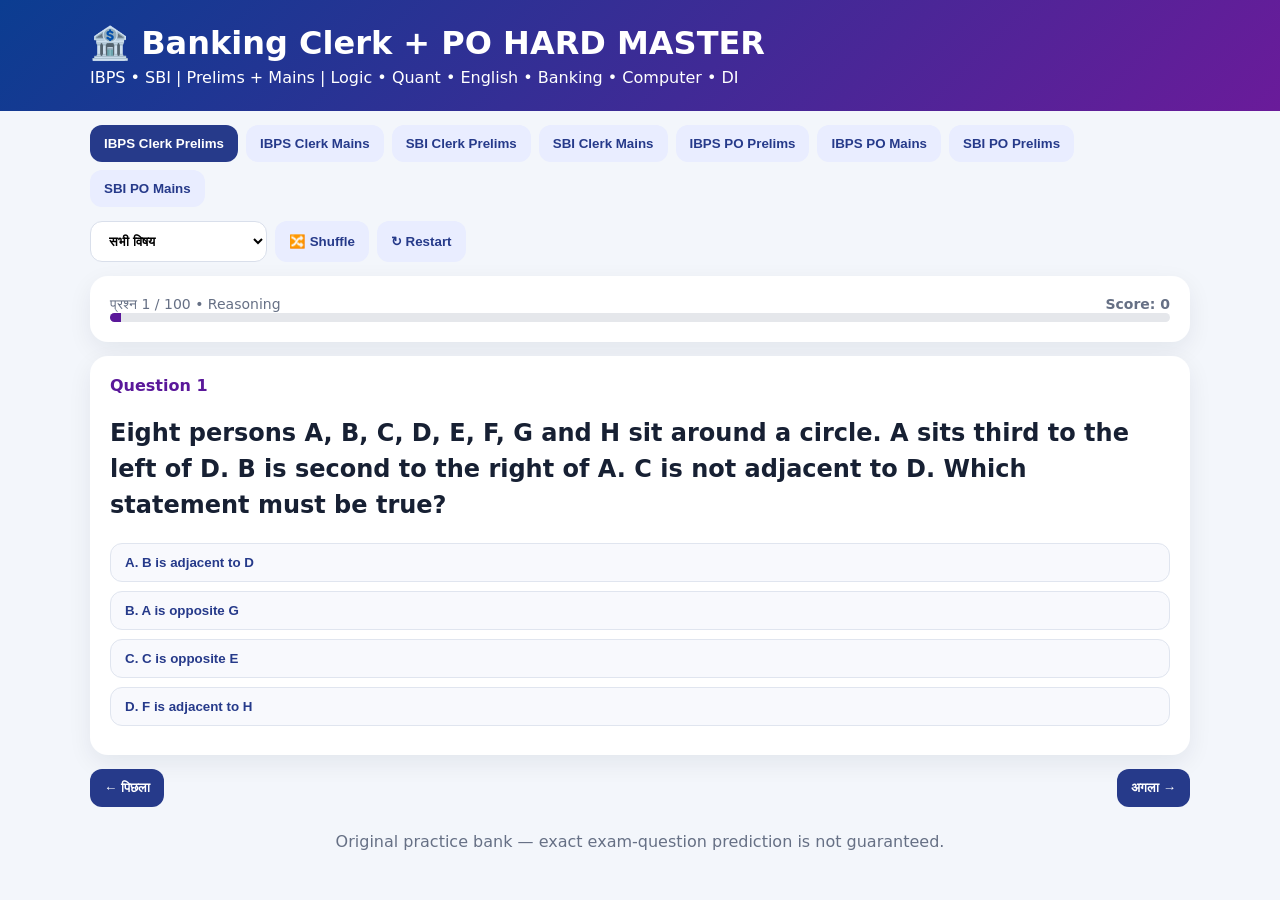
==== commit 950bc77e: "Add files via upload" ====
--- a/index.html
+++ b/index.html
@@ -1,74 +1,56 @@
-<!doctype html>
-<html lang="hi">
-<head>
-<meta charset="utf-8">
+<!doctype html><html lang="hi"><head><meta charset="utf-8">
 <meta name="viewport" content="width=device-width,initial-scale=1">
-<title>CTET • UTET Master Question Bank</title>
+<title>Banking Clerk PO Hard Master</title>
 <style>
-:root{--bg:#f4f7fb;--card:#fff;--ink:#172033;--muted:#637087;--accent:#5b35d5;--good:#16834b;--bad:#c92a2a}
-*{box-sizing:border-box} body{margin:0;font-family:system-ui,-apple-system,Segoe UI,Noto Sans Devanagari,sans-serif;background:var(--bg);color:var(--ink)}
-header{background:linear-gradient(135deg,#3b1aa8,#6c42e8);color:white;padding:22px 16px}
-.wrap{max-width:1050px;margin:auto} h1{margin:0 0 7px;font-size:28px} header p{margin:0;opacity:.9}
-.toolbar{display:flex;gap:8px;flex-wrap:wrap;margin:16px 0} button,select{border:0;border-radius:12px;padding:11px 14px;font-weight:700;cursor:pointer}
-select{background:#fff;border:1px solid #d9deea;color:#172033} .tab{background:#e9e5ff;color:#3b1aa8} .tab.active{background:#3b1aa8;color:#fff}
-.card{background:var(--card);border-radius:18px;padding:20px;box-shadow:0 8px 28px #1a245014;margin:14px 0}
-.meta{display:flex;justify-content:space-between;gap:10px;color:var(--muted);font-size:14px} .qno{color:#3b1aa8;font-weight:800}
-.option{display:block;width:100%;text-align:left;margin:9px 0;background:#f7f8fc;border:1px solid #e1e5ee;color:#202a3d}
-.option:hover{border-color:#6c42e8} .option.correct{background:#e5f7ed;border-color:#45a878;color:#12673d} .option.wrong{background:#ffebeb;border-color:#dc7777;color:#9b1c1c}
-.explain{margin-top:15px;padding:14px;border-left:5px solid #6c42e8;background:#f5f2ff;border-radius:10px;display:none}
-.nav{display:flex;justify-content:space-between;gap:10px;margin-top:16px} .nav button{background:#3b1aa8;color:#fff} .progress{height:9px;background:#e1e5ee;border-radius:10px;overflow:hidden} .bar{height:100%;background:#6c42e8;width:0}
-.score{font-size:20px;font-weight:800} .small{font-size:13px;color:var(--muted)} footer{text-align:center;padding:25px;color:var(--muted)}
-@media(max-width:600px){h1{font-size:22px} .card{padding:15px}}
-</style></head>
-<body>
-<header><div class="wrap"><h1>🎓 CTET • UTET Master Question Bank</h1>
-<p>50 घुमावदार, concept-based अभ्यास प्रश्न • Hindi • Sanskrit • English • Math • Science • SST • CDP</p></div></header>
-<main class="wrap">
-<div class="toolbar" id="tabs"></div>
-<div class="toolbar">
-<select id="subject"><option value="ALL">सभी विषय</option></select>
-<button class="tab" onclick="restart()">↻ Restart</button>
-<button class="tab" onclick="shuffleQuestions()">🔀 Shuffle</button>
-</div>
-<div class="card"><div class="meta"><span id="counter"></span><span class="score" id="score"></span></div><div class="progress"><div class="bar" id="bar"></div></div></div>
-<div id="app"></div>
-<div class="nav"><button onclick="prev()">← पिछला</button><button onclick="next()">अगला →</button></div>
-</main>
-<footer>Original practice content • For CTET/UTET preparation • अवधारणात्मक समझ पर केंद्रित</footer>
+*{box-sizing:border-box}body{margin:0;background:#f3f6fb;color:#172033;font-family:system-ui,Noto Sans Devanagari,sans-serif}
+header{padding:24px 16px;color:#fff;background:linear-gradient(135deg,#0b3d91,#6a1b9a)}.wrap{max-width:1100px;margin:auto}
+h1{margin:0 0 6px}.toolbar{display:flex;gap:8px;flex-wrap:wrap;margin:14px 0}
+button,select{border:0;border-radius:12px;padding:11px 14px;font-weight:700;cursor:pointer}
+button{background:#e9edff;color:#263a8a}button.active{background:#263a8a;color:#fff}select{border:1px solid #d9dfeb;background:#fff}
+.card{background:#fff;border-radius:18px;padding:20px;margin:14px 0;box-shadow:0 8px 25px #15203a12}
+.qmeta{color:#667085;font-size:14px;display:flex;justify-content:space-between}.qno{color:#5a189a;font-weight:900}
+.opt{display:block;width:100%;text-align:left;margin:9px 0;background:#f8f9fd;border:1px solid #e0e5ef}
+.correct{background:#ddf7e8!important;border-color:#34a66a!important;color:#12643e}.wrong{background:#ffe7e7!important;border-color:#d36c6c!important;color:#922}
+.concept{display:none;margin-top:14px;padding:14px;border-left:5px solid #5a189a;background:#f5efff;border-radius:10px}
+.progress{height:9px;background:#e5e7eb;border-radius:10px;overflow:hidden}.bar{height:100%;background:#5a189a;width:0}
+.nav{display:flex;justify-content:space-between;gap:10px}.nav button{background:#263a8a;color:#fff}
+</style></head><body>
+<header><div class="wrap"><h1>🏦 Banking Clerk + PO HARD MASTER</h1>
+<div>IBPS • SBI | Prelims + Mains | Logic • Quant • English • Banking • Computer • DI</div></div></header>
+<main class="wrap"><div class="toolbar" id="papers"></div>
+<div class="toolbar"><select id="sub"><option value="ALL">सभी विषय</option></select>
+<button onclick="shuffle()">🔀 Shuffle</button><button onclick="restart()">↻ Restart</button></div>
+<div class="card"><div class="qmeta"><span id="counter"></span><b id="score">Score: 0</b></div>
+<div class="progress"><div class="bar" id="bar"></div></div></div>
+<div id="app"></div><div class="nav"><button onclick="prev()">← पिछला</button><button onclick="next()">अगला →</button></div>
+</main><footer style="text-align:center;padding:25px;color:#667085">
+Original practice bank — exact exam-question prediction is not guaranteed.</footer>
 <script>
-const BANKS={"CTET Paper-I": [{"subject": "CDP", "q": "एक शिक्षक कक्षा में एक ही अवधारणा को चित्र, उदाहरण और गतिविधि से समझाता है। यह किस सिद्धांत को सबसे बेहतर दर्शाता है?", "options": ["केवल रटने पर जोर", "विविध अधिगम शैलियों को अवसर", "केवल व्याख्यान विधि", "केवल परीक्षा उन्मुख शिक्षण"], "answer": 1, "concept": "एक ही अवधारणा को अनेक माध्यमों से प्रस्तुत करने पर अलग-अलग बच्चों को सीखने के उपयुक्त अवसर मिलते हैं।"}, {"subject": "Hindi", "q": "‘जल्दी-जल्दी’ में शब्द-रचना की दृष्टि से कौन-सा संबंध है?", "options": ["समास", "द्विरुक्ति", "उपसर्ग", "प्रत्यय"], "answer": 1, "concept": "एक ही शब्द के दोहराव से बनने वाली रचना को द्विरुक्ति कहा जाता है।"}, {"subject": "Sanskrit", "q": "‘रामः विद्यालयं गच्छति’ वाक्ये ‘रामः’ पदस्य विभक्तिः का?", "options": ["द्वितीया", "तृतीया", "प्रथमा", "सप्तमी"], "answer": 2, "concept": "‘रामः’ कर्ता है और एकवचन में प्रथमा विभक्ति का रूप है।"}, {"subject": "English", "q": "A teacher asks learners to infer the meaning of an unfamiliar word from the surrounding sentences. This primarily develops:", "options": ["Contextual reading", "Copying skill", "Spelling memorization", "Translation only"], "answer": 0, "concept": "Using surrounding information to infer meaning develops contextual reading and vocabulary strategies."}, {"subject": "Math", "q": "यदि किसी संख्या का 3/5 भाग 24 है, तो वह संख्या क्या होगी?", "options": ["30", "36", "40", "45"], "answer": 2, "concept": "संख्या × 3/5 = 24, इसलिए संख्या = 24 × 5/3 = 40."}, {"subject": "Science", "q": "पौधों में जल का ऊपर की ओर परिवहन मुख्यतः किस ऊतक से होता है?", "options": ["फ्लोएम", "जाइलम", "एपिडर्मिस", "मेरिस्टेम"], "answer": 1, "concept": "जाइलम जड़ों से जल और खनिजों को पौधे के ऊपरी भागों तक पहुँचाता है।"}, {"subject": "SST", "q": "यदि किसी मानचित्र में 1 cm दूरी वास्तविक 5 km को दर्शाती है, तो 4 cm किस दूरी को दर्शाएगा?", "options": ["9 km", "15 km", "20 km", "25 km"], "answer": 2, "concept": "4 × 5 = 20 km; मानचित्र की scale वास्तविक दूरी से संबंध बताती है।"}, {"subject": "CDP", "q": "एक बच्चा बार-बार गलती करता है। शिक्षक गलती को सीखने का अवसर मानकर संकेत देता है। यह दृष्टिकोण किससे जुड़ा है?", "options": ["दंडात्मक अनुशासन", "रचनात्मक प्रतिक्रिया", "लेबलिंग", "प्रतिस्पर्धात्मक शिक्षण"], "answer": 1, "concept": "रचनात्मक feedback गलती का कारण समझने और सुधार का रास्ता बताता है।"}, {"subject": "CDP", "q": "समावेशी कक्षा में सबसे उपयुक्त रणनीति कौन-सी है?", "options": ["सभी को बिल्कुल एक ही कार्य देना", "आवश्यकतानुसार अलग सहारा देना", "कमजोर बच्चों को अलग बैठाना", "केवल तेज बच्चों को प्रश्न देना"], "answer": 1, "concept": "समावेशन का अर्थ है समान भागीदारी के लिए आवश्यक support और उचित adaptation देना।"}, {"subject": "CDP", "q": "बच्चे स्वयं प्रयोग करके निष्कर्ष तक पहुँचते हैं। यह किस दृष्टिकोण का उदाहरण है?", "options": ["रचनावादी", "निष्क्रिय", "केवल अनुकरण", "केवल व्याख्यान"], "answer": 0, "concept": "Constructivism में विद्यार्थी अनुभव और पूर्वज्ञान के आधार पर अर्थ का निर्माण करता है।"}, {"subject": "CDP", "q": "शिक्षक खुले प्रश्न पूछता है जिनके कई संभावित उत्तर हो सकते हैं। इससे मुख्यतः क्या बढ़ता है?", "options": ["यांत्रिक स्मरण", "उच्च स्तरीय चिंतन", "केवल लेखन गति", "नकल"], "answer": 1, "concept": "Open-ended questions विश्लेषण, तर्क और वैकल्पिक उत्तरों पर सोच को बढ़ाते हैं।"}, {"subject": "CDP", "q": "निदानात्मक मूल्यांकन का प्रमुख उद्देश्य क्या है?", "options": ["केवल अंतिम अंक देना", "सीखने की कठिनाई पहचानना", "रैंक बनाना", "उपस्थिति लेना"], "answer": 1, "concept": "Diagnostic assessment सीखने की विशिष्ट कठिनाइयों की पहचान कर आगे की teaching तय करने में मदद करता है।"}, {"subject": "CDP", "q": "बाल-केंद्रित कक्षा में शिक्षक की भूमिका अधिकतर क्या होती है?", "options": ["एकमात्र वक्ता", "सुविधादाता", "केवल परीक्षक", "अनुशासन अधिकारी"], "answer": 1, "concept": "बाल-केंद्रित शिक्षण में शिक्षक facilitator की भूमिका निभाता है और बच्चों को सक्रिय भागीदारी देता है।"}, {"subject": "CDP", "q": "एक बच्चा प्रश्न हल करने की अपनी विधि समझाता है। शिक्षक को क्या करना चाहिए?", "options": ["तुरंत रोक देना", "तर्क सुनकर आगे प्रश्न करना", "केवल सही उत्तर लिखना", "अंक काटना"], "answer": 1, "concept": "बच्चे की reasoning सुनने से उसकी सोच समझी जाती है और metacognition विकसित होती है।"}, {"subject": "CDP", "q": "सहपाठी-शिक्षण का प्रमुख लाभ क्या है?", "options": ["सिर्फ समय बचाना", "सहयोग और समझ विकसित करना", "शिक्षक की भूमिका समाप्त करना", "केवल प्रतियोगिता"], "answer": 1, "concept": "Peer learning में बच्चे एक-दूसरे को समझाते हुए सहयोग और अवधारणात्मक समझ विकसित करते हैं।"}, {"subject": "Hindi", "q": "‘अनुशासन’ शब्द में उपसर्ग कौन-सा है?", "options": ["अनु", "शा", "सन", "अनुशास"], "answer": 0, "concept": "‘अनु’ उपसर्ग मूल शब्द के अर्थ में परिवर्तन करता है।"}, {"subject": "Hindi", "q": "‘राजपुत्र’ में कौन-सा समास है?", "options": ["द्वंद्व", "तत्पुरुष", "बहुव्रीहि", "अव्ययीभाव"], "answer": 1, "concept": "राजा का पुत्र—यहाँ ‘का’ संबंध निहित है, इसलिए तत्पुरुष समास है।"}, {"subject": "Hindi", "q": "‘कमल-सा मुख’ में कौन-सा अलंकार है?", "options": ["रूपक", "उपमा", "अनुप्रास", "यमक"], "answer": 1, "concept": "‘सा’ द्वारा तुलना की गई है, इसलिए उपमा अलंकार है।"}, {"subject": "Hindi", "q": "भाषा शिक्षण में बच्चों की स्थानीय बोली को सम्मान देने का उचित उद्देश्य क्या है?", "options": ["उसे गलत घोषित करना", "भाषाई सेतु बनाना", "मातृभाषा रोकना", "केवल मानक भाषा रटाना"], "answer": 1, "concept": "स्थानीय भाषा से मानक भाषा की ओर पुल बनाकर सीखना अधिक सहज हो सकता है।"}, {"subject": "Hindi", "q": "पठन के दौरान शीर्षक देखकर विषय का अनुमान लगाना किस कौशल से जुड़ा है?", "options": ["पूर्वानुमान", "श्रुतिलेख", "सुंदर लेखन", "वर्तनी रटना"], "answer": 0, "concept": "शीर्षक और संदर्भ से आगे की सामग्री का अनुमान prediction skill है।"}, {"subject": "Hindi", "q": "‘वह धीरे चलता है’ में ‘धीरे’ क्या है?", "options": ["संज्ञा", "सर्वनाम", "क्रिया-विशेषण", "विशेषण"], "answer": 2, "concept": "‘धीरे’ क्रिया ‘चलता है’ की विशेषता बता रहा है, इसलिए क्रिया-विशेषण है।"}, {"subject": "Hindi", "q": "भाषा की त्रुटियों को सुधारते समय शिक्षक को सबसे पहले क्या देखना चाहिए?", "options": ["केवल अंक", "त्रुटि का प्रकार और कारण", "हस्तलेख", "पृष्ठ संख्या"], "answer": 1, "concept": "त्रुटि विश्लेषण से पता चलता है कि बच्चे की कठिनाई किस स्तर पर है।"}, {"subject": "Sanskrit", "q": "‘फलानि पतन्ति’ में ‘फलानि’ किस विभक्ति में है?", "options": ["प्रथमा बहुवचन", "द्वितीया एकवचन", "तृतीया बहुवचन", "सप्तमी बहुवचन"], "answer": 0, "concept": "नपुंसकलिंग ‘फल’ का प्रथमा बहुवचन रूप ‘फलानि’ है।"}, {"subject": "Sanskrit", "q": "‘गच्छति’ किस लकार का रूप है?", "options": ["लट्", "लङ्", "लोट्", "विधिलिङ्"], "answer": 0, "concept": "वर्तमानकाल के लिए सामान्यतः लट् लकार प्रयुक्त होता है।"}, {"subject": "Sanskrit", "q": "‘रामेण पत्रं लिखितम्’ में ‘रामेण’ की विभक्ति है:", "options": ["द्वितीया", "तृतीया", "चतुर्थी", "षष्ठी"], "answer": 1, "concept": "करण/कर्ता के तृतीया रूप में ‘रामेण’ आता है।"}, {"subject": "Sanskrit", "q": "संस्कृत पढ़ाते समय चित्र देखकर शब्द बोलवाना किस कौशल को विशेष रूप से बढ़ाता है?", "options": ["शब्दभंडार", "केवल अनुवाद", "केवल लेखन", "केवल परीक्षा"], "answer": 0, "concept": "चित्र-आधारित गतिविधि संदर्भ में शब्दावली और मौखिक प्रयोग बढ़ाती है।"}, {"subject": "Sanskrit", "q": "‘बालकः पठति’ का बहुवचन क्या होगा?", "options": ["बालकाः पठन्ति", "बालकौ पठतः", "बालकः पठन्ति", "बालकान् पठन्ति"], "answer": 0, "concept": "प्रथमा बहुवचन में ‘बालकाः’ और लट् में ‘पठन्ति’ होगा।"}, {"subject": "Sanskrit", "q": "‘मम’ किस सर्वनाम का रूप है?", "options": ["युष्मद्", "अस्मद्", "तद्", "इदम्"], "answer": 1, "concept": "‘मम’ अस्मद्-शब्द का षष्ठी एकवचन रूप है।"}, {"subject": "English", "q": "A learner says, “He go to school.” The most useful first response is to:", "options": ["Punish the learner", "Model and elicit the correct form", "Ignore all errors forever", "Ask for ten pages of copying"], "answer": 1, "concept": "A supportive correction with modelling and elicitation keeps communication meaningful while improving accuracy."}, {"subject": "English", "q": "Reading a paragraph and identifying the writer’s main idea mainly tests:", "options": ["Skimming for gist", "Handwriting", "Spelling only", "Pronunciation only"], "answer": 0, "concept": "Finding the main idea is a gist-reading skill."}, {"subject": "English", "q": "Which activity best develops speaking fluency?", "options": ["Silent copying", "Pair information-gap task", "Word-list memorization only", "Dictation only"], "answer": 1, "concept": "Information-gap tasks create a genuine need to communicate."}, {"subject": "English", "q": "‘Although it was raining, we went out.’ The word ‘although’ introduces:", "options": ["Contrast", "Cause", "Time only", "Place"], "answer": 0, "concept": "‘Although’ introduces a concessive contrast."}, {"subject": "English", "q": "A learner uses a new word correctly in a sentence. This shows:", "options": ["Meaningful use", "Mechanical copying", "Only pronunciation", "Only handwriting"], "answer": 0, "concept": "Using vocabulary appropriately in context indicates meaningful language use."}, {"subject": "English", "q": "In a language classroom, formative assessment is mainly used to:", "options": ["Improve ongoing learning", "Rank schools only", "End the course", "Replace teaching"], "answer": 0, "concept": "Formative assessment provides information during learning so teaching and learning can be adjusted."}, {"subject": "Math", "q": "यदि 2x + 7 = 19, तो x का मान क्या है?", "options": ["5", "6", "7", "8"], "answer": 1, "concept": "2x = 12, इसलिए x = 6."}, {"subject": "Math", "q": "एक आयत की लंबाई 12 cm और चौड़ाई 5 cm है। क्षेत्रफल?", "options": ["17 cm²", "34 cm²", "60 cm²", "120 cm²"], "answer": 2, "concept": "क्षेत्रफल = लंबाई × चौड़ाई = 12 × 5 = 60 cm²."}, {"subject": "Math", "q": "3, 6, 12, 24, अगली संख्या?", "options": ["30", "36", "42", "48"], "answer": 3, "concept": "हर पद पिछले पद का 2 गुना है; इसलिए अगला 48 है।"}, {"subject": "Math", "q": "यदि 25% किसी संख्या का 15 है, संख्या क्या है?", "options": ["40", "50", "60", "75"], "answer": 2, "concept": "25% = 1/4, इसलिए संख्या = 15 × 4 = 60."}, {"subject": "Math", "q": "एक त्रिभुज के कोण 50° और 60° हैं। तीसरा कोण?", "options": ["60°", "70°", "80°", "90°"], "answer": 1, "concept": "त्रिभुज के कोणों का योग 180° होता है; 180−110=70°."}, {"subject": "Math", "q": "गणित में बच्चे को अलग विधि से उत्तर निकालने का अवसर देना किसे बढ़ाता है?", "options": ["रणनीतिक सोच", "केवल रटना", "भय", "नकल"], "answer": 0, "concept": "विभिन्न strategies से problem solving और reasoning विकसित होती है।"}, {"subject": "Science", "q": "लोहे में जंग लगने के लिए सामान्यतः किनकी उपस्थिति आवश्यक है?", "options": ["केवल धूप", "ऑक्सीजन और नमी", "केवल नमक", "केवल कार्बन डाइऑक्साइड"], "answer": 1, "concept": "Rusting में iron, oxygen और moisture की भूमिका होती है।"}, {"subject": "Science", "q": "भोजन में स्टार्च की जाँच के लिए किसका प्रयोग किया जाता है?", "options": ["आयोडीन", "चूना पानी", "फिनॉल्फ्थेलीन", "लिटमस"], "answer": 0, "concept": "आयोडीन स्टार्च के साथ नीला-काला रंग देता है।"}, {"subject": "Science", "q": "रक्त में ऑक्सीजन का अधिकांश परिवहन किसके द्वारा होता है?", "options": ["हीमोग्लोबिन", "प्लाज्मा में शर्करा", "प्लेटलेट्स", "लसीका"], "answer": 0, "concept": "हीमोग्लोबिन ऑक्सीजन को बाँधकर उसका परिवहन करता है।"}, {"subject": "Science", "q": "विद्युत परिपथ में स्विच का मुख्य काम क्या है?", "options": ["धारा का मार्ग खोलना/बंद करना", "वोल्टेज बनाना", "तार को लंबा करना", "बल्ब का रंग बदलना"], "answer": 0, "concept": "Switch circuit को open या closed करके current का प्रवाह नियंत्रित करता है।"}, {"subject": "Science", "q": "ध्वनि निर्वात में क्यों नहीं चलती?", "options": ["क्योंकि प्रकाश नहीं है", "क्योंकि माध्यम के कण नहीं हैं", "क्योंकि तापमान कम है", "क्योंकि गुरुत्व नहीं है"], "answer": 1, "concept": "ध्वनि यांत्रिक तरंग है और उसे कंपन के लिए माध्यम चाहिए।"}, {"subject": "Science", "q": "वाष्पीकरण से ठंडक क्यों होती है?", "options": ["ऊर्जा देने वाले कण बाहर निकलते हैं", "पानी जम जाता है", "दाब हमेशा बढ़ता है", "हवा रुक जाती है"], "answer": 0, "concept": "अधिक गतिज ऊर्जा वाले कण निकलते हैं, जिससे शेष द्रव का औसत ताप घटता है।"}, {"subject": "SST", "q": "भारत में मानसून की दिशा और वर्षा को प्रभावित करने वाला प्रमुख कारक कौन-सा है?", "options": ["पवनों की मौसमी दिशा", "केवल अक्षांश", "केवल मिट्टी", "केवल जनसंख्या"], "answer": 0, "concept": "मौसमी पवन-प्रणाली भारत के मानसून और वर्षा के वितरण में प्रमुख भूमिका निभाती है।"}, {"subject": "SST", "q": "लोकतंत्र में नागरिकों की भागीदारी का महत्वपूर्ण माध्यम क्या है?", "options": ["केवल आदेश मानना", "मतदान और सार्वजनिक सहभागिता", "केवल कर देना", "केवल समाचार पढ़ना"], "answer": 1, "concept": "लोकतंत्र में नागरिक मतदान के साथ सार्वजनिक निर्णय-प्रक्रियाओं में भी भाग लेते हैं।"}, {"subject": "SST", "q": "मानचित्र में उत्तर दिशा बताने का सामान्य तरीका क्या है?", "options": ["उत्तर तीर/दिशा सूचक", "केवल रंग", "केवल scale", "केवल सीमा"], "answer": 0, "concept": "Direction indicator मानचित्र की दिशाओं को समझने में मदद करता है।"}, {"subject": "SST", "q": "इतिहास में प्राथमिक स्रोत का उदाहरण क्या है?", "options": ["घटना के समय का अभिलेख", "आधुनिक पाठ्यपुस्तक", "बाद का सारांश", "कोचिंग नोट्स"], "answer": 0, "concept": "समकालीन अभिलेख, शिलालेख, पत्र आदि प्राथमिक स्रोत हो सकते हैं।"}], "CTET Paper-II": [{"subject": "CDP", "q": "एक शिक्षक कक्षा में एक ही अवधारणा को चित्र, उदाहरण और गतिविधि से समझाता है। यह किस सिद्धांत को सबसे बेहतर दर्शाता है?", "options": ["केवल रटने पर जोर", "विविध अधिगम शैलियों को अवसर", "केवल व्याख्यान विधि", "केवल परीक्षा उन्मुख शिक्षण"], "answer": 1, "concept": "एक ही अवधारणा को अनेक माध्यमों से प्रस्तुत करने पर अलग-अलग बच्चों को सीखने के उपयुक्त अवसर मिलते हैं।"}, {"subject": "Hindi", "q": "‘जल्दी-जल्दी’ में शब्द-रचना की दृष्टि से कौन-सा संबंध है?", "options": ["समास", "द्विरुक्ति", "उपसर्ग", "प्रत्यय"], "answer": 1, "concept": "एक ही शब्द के दोहराव से बनने वाली रचना को द्विरुक्ति कहा जाता है।"}, {"subject": "Sanskrit", "q": "‘रामः विद्यालयं गच्छति’ वाक्ये ‘रामः’ पदस्य विभक्तिः का?", "options": ["द्वितीया", "तृतीया", "प्रथमा", "सप्तमी"], "answer": 2, "concept": "‘रामः’ कर्ता है और एकवचन में प्रथमा विभक्ति का रूप है।"}, {"subject": "English", "q": "A teacher asks learners to infer the meaning of an unfamiliar word from the surrounding sentences. This primarily develops:", "options": ["Contextual reading", "Copying skill", "Spelling memorization", "Translation only"], "answer": 0, "concept": "Using surrounding information to infer meaning develops contextual reading and vocabulary strategies."}, {"subject": "Math", "q": "यदि किसी संख्या का 3/5 भाग 24 है, तो वह संख्या क्या होगी?", "options": ["30", "36", "40", "45"], "answer": 2, "concept": "संख्या × 3/5 = 24, इसलिए संख्या = 24 × 5/3 = 40."}, {"subject": "Science", "q": "पौधों में जल का ऊपर की ओर परिवहन मुख्यतः किस ऊतक से होता है?", "options": ["फ्लोएम", "जाइलम", "एपिडर्मिस", "मेरिस्टेम"], "answer": 1, "concept": "जाइलम जड़ों से जल और खनिजों को पौधे के ऊपरी भागों तक पहुँचाता है।"}, {"subject": "SST", "q": "यदि किसी मानचित्र में 1 cm दूरी वास्तविक 5 km को दर्शाती है, तो 4 cm किस दूरी को दर्शाएगा?", "options": ["9 km", "15 km", "20 km", "25 km"], "answer": 2, "concept": "4 × 5 = 20 km; मानचित्र की scale वास्तविक दूरी से संबंध बताती है।"}, {"subject": "CDP", "q": "एक बच्चा बार-बार गलती करता है। शिक्षक गलती को सीखने का अवसर मानकर संकेत देता है। यह दृष्टिकोण किससे जुड़ा है?", "options": ["दंडात्मक अनुशासन", "रचनात्मक प्रतिक्रिया", "लेबलिंग", "प्रतिस्पर्धात्मक शिक्षण"], "answer": 1, "concept": "रचनात्मक feedback गलती का कारण समझने और सुधार का रास्ता बताता है।"}, {"subject": "CDP", "q": "समावेशी कक्षा में सबसे उपयुक्त रणनीति कौन-सी है?", "options": ["सभी को बिल्कुल एक ही कार्य देना", "आवश्यकतानुसार अलग सहारा देना", "कमजोर बच्चों को अलग बैठाना", "केवल तेज बच्चों को प्रश्न देना"], "answer": 1, "concept": "समावेशन का अर्थ है समान भागीदारी के लिए आवश्यक support और उचित adaptation देना।"}, {"subject": "CDP", "q": "बच्चे स्वयं प्रयोग करके निष्कर्ष तक पहुँचते हैं। यह किस दृष्टिकोण का उदाहरण है?", "options": ["रचनावादी", "निष्क्रिय", "केवल अनुकरण", "केवल व्याख्यान"], "answer": 0, "concept": "Constructivism में विद्यार्थी अनुभव और पूर्वज्ञान के आधार पर अर्थ का निर्माण करता है।"}, {"subject": "CDP", "q": "शिक्षक खुले प्रश्न पूछता है जिनके कई संभावित उत्तर हो सकते हैं। इससे मुख्यतः क्या बढ़ता है?", "options": ["यांत्रिक स्मरण", "उच्च स्तरीय चिंतन", "केवल लेखन गति", "नकल"], "answer": 1, "concept": "Open-ended questions विश्लेषण, तर्क और वैकल्पिक उत्तरों पर सोच को बढ़ाते हैं।"}, {"subject": "CDP", "q": "निदानात्मक मूल्यांकन का प्रमुख उद्देश्य क्या है?", "options": ["केवल अंतिम अंक देना", "सीखने की कठिनाई पहचानना", "रैंक बनाना", "उपस्थिति लेना"], "answer": 1, "concept": "Diagnostic assessment सीखने की विशिष्ट कठिनाइयों की पहचान कर आगे की teaching तय करने में मदद करता है।"}, {"subject": "CDP", "q": "बाल-केंद्रित कक्षा में शिक्षक की भूमिका अधिकतर क्या होती है?", "options": ["एकमात्र वक्ता", "सुविधादाता", "केवल परीक्षक", "अनुशासन अधिकारी"], "answer": 1, "concept": "बाल-केंद्रित शिक्षण में शिक्षक facilitator की भूमिका निभाता है और बच्चों को सक्रिय भागीदारी देता है।"}, {"subject": "CDP", "q": "एक बच्चा प्रश्न हल करने की अपनी विधि समझाता है। शिक्षक को क्या करना चाहिए?", "options": ["तुरंत रोक देना", "तर्क सुनकर आगे प्रश्न करना", "केवल सही उत्तर लिखना", "अंक काटना"], "answer": 1, "concept": "बच्चे की reasoning सुनने से उसकी सोच समझी जाती है और metacognition विकसित होती है।"}, {"subject": "CDP", "q": "सहपाठी-शिक्षण का प्रमुख लाभ क्या है?", "options": ["सिर्फ समय बचाना", "सहयोग और समझ विकसित करना", "शिक्षक की भूमिका समाप्त करना", "केवल प्रतियोगिता"], "answer": 1, "concept": "Peer learning में बच्चे एक-दूसरे को समझाते हुए सहयोग और अवधारणात्मक समझ विकसित करते हैं।"}, {"subject": "Hindi", "q": "‘अनुशासन’ शब्द में उपसर्ग कौन-सा है?", "options": ["अनु", "शा", "सन", "अनुशास"], "answer": 0, "concept": "‘अनु’ उपसर्ग मूल शब्द के अर्थ में परिवर्तन करता है।"}, {"subject": "Hindi", "q": "‘राजपुत्र’ में कौन-सा समास है?", "options": ["द्वंद्व", "तत्पुरुष", "बहुव्रीहि", "अव्ययीभाव"], "answer": 1, "concept": "राजा का पुत्र—यहाँ ‘का’ संबंध निहित है, इसलिए तत्पुरुष समास है।"}, {"subject": "Hindi", "q": "‘कमल-सा मुख’ में कौन-सा अलंकार है?", "options": ["रूपक", "उपमा", "अनुप्रास", "यमक"], "answer": 1, "concept": "‘सा’ द्वारा तुलना की गई है, इसलिए उपमा अलंकार है।"}, {"subject": "Hindi", "q": "भाषा शिक्षण में बच्चों की स्थानीय बोली को सम्मान देने का उचित उद्देश्य क्या है?", "options": ["उसे गलत घोषित करना", "भाषाई सेतु बनाना", "मातृभाषा रोकना", "केवल मानक भाषा रटाना"], "answer": 1, "concept": "स्थानीय भाषा से मानक भाषा की ओर पुल बनाकर सीखना अधिक सहज हो सकता है।"}, {"subject": "Hindi", "q": "पठन के दौरान शीर्षक देखकर विषय का अनुमान लगाना किस कौशल से जुड़ा है?", "options": ["पूर्वानुमान", "श्रुतिलेख", "सुंदर लेखन", "वर्तनी रटना"], "answer": 0, "concept": "शीर्षक और संदर्भ से आगे की सामग्री का अनुमान prediction skill है।"}, {"subject": "Hindi", "q": "‘वह धीरे चलता है’ में ‘धीरे’ क्या है?", "options": ["संज्ञा", "सर्वनाम", "क्रिया-विशेषण", "विशेषण"], "answer": 2, "concept": "‘धीरे’ क्रिया ‘चलता है’ की विशेषता बता रहा है, इसलिए क्रिया-विशेषण है।"}, {"subject": "Hindi", "q": "भाषा की त्रुटियों को सुधारते समय शिक्षक को सबसे पहले क्या देखना चाहिए?", "options": ["केवल अंक", "त्रुटि का प्रकार और कारण", "हस्तलेख", "पृष्ठ संख्या"], "answer": 1, "concept": "त्रुटि विश्लेषण से पता चलता है कि बच्चे की कठिनाई किस स्तर पर है।"}, {"subject": "Sanskrit", "q": "‘फलानि पतन्ति’ में ‘फलानि’ किस विभक्ति में है?", "options": ["प्रथमा बहुवचन", "द्वितीया एकवचन", "तृतीया बहुवचन", "सप्तमी बहुवचन"], "answer": 0, "concept": "नपुंसकलिंग ‘फल’ का प्रथमा बहुवचन रूप ‘फलानि’ है।"}, {"subject": "Sanskrit", "q": "‘गच्छति’ किस लकार का रूप है?", "options": ["लट्", "लङ्", "लोट्", "विधिलिङ्"], "answer": 0, "concept": "वर्तमानकाल के लिए सामान्यतः लट् लकार प्रयुक्त होता है।"}, {"subject": "Sanskrit", "q": "‘रामेण पत्रं लिखितम्’ में ‘रामेण’ की विभक्ति है:", "options": ["द्वितीया", "तृतीया", "चतुर्थी", "षष्ठी"], "answer": 1, "concept": "करण/कर्ता के तृतीया रूप में ‘रामेण’ आता है।"}, {"subject": "Sanskrit", "q": "संस्कृत पढ़ाते समय चित्र देखकर शब्द बोलवाना किस कौशल को विशेष रूप से बढ़ाता है?", "options": ["शब्दभंडार", "केवल अनुवाद", "केवल लेखन", "केवल परीक्षा"], "answer": 0, "concept": "चित्र-आधारित गतिविधि संदर्भ में शब्दावली और मौखिक प्रयोग बढ़ाती है।"}, {"subject": "Sanskrit", "q": "‘बालकः पठति’ का बहुवचन क्या होगा?", "options": ["बालकाः पठन्ति", "बालकौ पठतः", "बालकः पठन्ति", "बालकान् पठन्ति"], "answer": 0, "concept": "प्रथमा बहुवचन में ‘बालकाः’ और लट् में ‘पठन्ति’ होगा।"}, {"subject": "Sanskrit", "q": "‘मम’ किस सर्वनाम का रूप है?", "options": ["युष्मद्", "अस्मद्", "तद्", "इदम्"], "answer": 1, "concept": "‘मम’ अस्मद्-शब्द का षष्ठी एकवचन रूप है।"}, {"subject": "English", "q": "A learner says, “He go to school.” The most useful first response is to:", "options": ["Punish the learner", "Model and elicit the correct form", "Ignore all errors forever", "Ask for ten pages of copying"], "answer": 1, "concept": "A supportive correction with modelling and elicitation keeps communication meaningful while improving accuracy."}, {"subject": "English", "q": "Reading a paragraph and identifying the writer’s main idea mainly tests:", "options": ["Skimming for gist", "Handwriting", "Spelling only", "Pronunciation only"], "answer": 0, "concept": "Finding the main idea is a gist-reading skill."}, {"subject": "English", "q": "Which activity best develops speaking fluency?", "options": ["Silent copying", "Pair information-gap task", "Word-list memorization only", "Dictation only"], "answer": 1, "concept": "Information-gap tasks create a genuine need to communicate."}, {"subject": "English", "q": "‘Although it was raining, we went out.’ The word ‘although’ introduces:", "options": ["Contrast", "Cause", "Time only", "Place"], "answer": 0, "concept": "‘Although’ introduces a concessive contrast."}, {"subject": "English", "q": "A learner uses a new word correctly in a sentence. This shows:", "options": ["Meaningful use", "Mechanical copying", "Only pronunciation", "Only handwriting"], "answer": 0, "concept": "Using vocabulary appropriately in context indicates meaningful language use."}, {"subject": "English", "q": "In a language classroom, formative assessment is mainly used to:", "options": ["Improve ongoing learning", "Rank schools only", "End the course", "Replace teaching"], "answer": 0, "concept": "Formative assessment provides information during learning so teaching and learning can be adjusted."}, {"subject": "Math", "q": "यदि 2x + 7 = 19, तो x का मान क्या है?", "options": ["5", "6", "7", "8"], "answer": 1, "concept": "2x = 12, इसलिए x = 6."}, {"subject": "Math", "q": "एक आयत की लंबाई 12 cm और चौड़ाई 5 cm है। क्षेत्रफल?", "options": ["17 cm²", "34 cm²", "60 cm²", "120 cm²"], "answer": 2, "concept": "क्षेत्रफल = लंबाई × चौड़ाई = 12 × 5 = 60 cm²."}, {"subject": "Math", "q": "3, 6, 12, 24, अगली संख्या?", "options": ["30", "36", "42", "48"], "answer": 3, "concept": "हर पद पिछले पद का 2 गुना है; इसलिए अगला 48 है।"}, {"subject": "Math", "q": "यदि 25% किसी संख्या का 15 है, संख्या क्या है?", "options": ["40", "50", "60", "75"], "answer": 2, "concept": "25% = 1/4, इसलिए संख्या = 15 × 4 = 60."}, {"subject": "Math", "q": "एक त्रिभुज के कोण 50° और 60° हैं। तीसरा कोण?", "options": ["60°", "70°", "80°", "90°"], "answer": 1, "concept": "त्रिभुज के कोणों का योग 180° होता है; 180−110=70°."}, {"subject": "Math", "q": "गणित में बच्चे को अलग विधि से उत्तर निकालने का अवसर देना किसे बढ़ाता है?", "options": ["रणनीतिक सोच", "केवल रटना", "भय", "नकल"], "answer": 0, "concept": "विभिन्न strategies से problem solving और reasoning विकसित होती है।"}, {"subject": "Science", "q": "लोहे में जंग लगने के लिए सामान्यतः किनकी उपस्थिति आवश्यक है?", "options": ["केवल धूप", "ऑक्सीजन और नमी", "केवल नमक", "केवल कार्बन डाइऑक्साइड"], "answer": 1, "concept": "Rusting में iron, oxygen और moisture की भूमिका होती है।"}, {"subject": "Science", "q": "भोजन में स्टार्च की जाँच के लिए किसका प्रयोग किया जाता है?", "options": ["आयोडीन", "चूना पानी", "फिनॉल्फ्थेलीन", "लिटमस"], "answer": 0, "concept": "आयोडीन स्टार्च के साथ नीला-काला रंग देता है।"}, {"subject": "Science", "q": "रक्त में ऑक्सीजन का अधिकांश परिवहन किसके द्वारा होता है?", "options": ["हीमोग्लोबिन", "प्लाज्मा में शर्करा", "प्लेटलेट्स", "लसीका"], "answer": 0, "concept": "हीमोग्लोबिन ऑक्सीजन को बाँधकर उसका परिवहन करता है।"}, {"subject": "Science", "q": "विद्युत परिपथ में स्विच का मुख्य काम क्या है?", "options": ["धारा का मार्ग खोलना/बंद करना", "वोल्टेज बनाना", "तार को लंबा करना", "बल्ब का रंग बदलना"], "answer": 0, "concept": "Switch circuit को open या closed करके current का प्रवाह नियंत्रित करता है।"}, {"subject": "Science", "q": "ध्वनि निर्वात में क्यों नहीं चलती?", "options": ["क्योंकि प्रकाश नहीं है", "क्योंकि माध्यम के कण नहीं हैं", "क्योंकि तापमान कम है", "क्योंकि गुरुत्व नहीं है"], "answer": 1, "concept": "ध्वनि यांत्रिक तरंग है और उसे कंपन के लिए माध्यम चाहिए।"}, {"subject": "Science", "q": "वाष्पीकरण से ठंडक क्यों होती है?", "options": ["ऊर्जा देने वाले कण बाहर निकलते हैं", "पानी जम जाता है", "दाब हमेशा बढ़ता है", "हवा रुक जाती है"], "answer": 0, "concept": "अधिक गतिज ऊर्जा वाले कण निकलते हैं, जिससे शेष द्रव का औसत ताप घटता है।"}, {"subject": "SST", "q": "भारत में मानसून की दिशा और वर्षा को प्रभावित करने वाला प्रमुख कारक कौन-सा है?", "options": ["पवनों की मौसमी दिशा", "केवल अक्षांश", "केवल मिट्टी", "केवल जनसंख्या"], "answer": 0, "concept": "मौसमी पवन-प्रणाली भारत के मानसून और वर्षा के वितरण में प्रमुख भूमिका निभाती है।"}, {"subject": "SST", "q": "लोकतंत्र में नागरिकों की भागीदारी का महत्वपूर्ण माध्यम क्या है?", "options": ["केवल आदेश मानना", "मतदान और सार्वजनिक सहभागिता", "केवल कर देना", "केवल समाचार पढ़ना"], "answer": 1, "concept": "लोकतंत्र में नागरिक मतदान के साथ सार्वजनिक निर्णय-प्रक्रियाओं में भी भाग लेते हैं।"}, {"subject": "SST", "q": "मानचित्र में उत्तर दिशा बताने का सामान्य तरीका क्या है?", "options": ["उत्तर तीर/दिशा सूचक", "केवल रंग", "केवल scale", "केवल सीमा"], "answer": 0, "concept": "Direction indicator मानचित्र की दिशाओं को समझने में मदद करता है।"}, {"subject": "SST", "q": "इतिहास में प्राथमिक स्रोत का उदाहरण क्या है?", "options": ["घटना के समय का अभिलेख", "आधुनिक पाठ्यपुस्तक", "बाद का सारांश", "कोचिंग नोट्स"], "answer": 0, "concept": "समकालीन अभिलेख, शिलालेख, पत्र आदि प्राथमिक स्रोत हो सकते हैं।"}], "UTET Paper-I": [{"subject": "CDP", "q": "एक शिक्षक कक्षा में एक ही अवधारणा को चित्र, उदाहरण और गतिविधि से समझाता है। यह किस सिद्धांत को सबसे बेहतर दर्शाता है?", "options": ["केवल रटने पर जोर", "विविध अधिगम शैलियों को अवसर", "केवल व्याख्यान विधि", "केवल परीक्षा उन्मुख शिक्षण"], "answer": 1, "concept": "एक ही अवधारणा को अनेक माध्यमों से प्रस्तुत करने पर अलग-अलग बच्चों को सीखने के उपयुक्त अवसर मिलते हैं।"}, {"subject": "Hindi", "q": "‘जल्दी-जल्दी’ में शब्द-रचना की दृष्टि से कौन-सा संबंध है?", "options": ["समास", "द्विरुक्ति", "उपसर्ग", "प्रत्यय"], "answer": 1, "concept": "एक ही शब्द के दोहराव से बनने वाली रचना को द्विरुक्ति कहा जाता है।"}, {"subject": "Sanskrit", "q": "‘रामः विद्यालयं गच्छति’ वाक्ये ‘रामः’ पदस्य विभक्तिः का?", "options": ["द्वितीया", "तृतीया", "प्रथमा", "सप्तमी"], "answer": 2, "concept": "‘रामः’ कर्ता है और एकवचन में प्रथमा विभक्ति का रूप है।"}, {"subject": "English", "q": "A teacher asks learners to infer the meaning of an unfamiliar word from the surrounding sentences. This primarily develops:", "options": ["Contextual reading", "Copying skill", "Spelling memorization", "Translation only"], "answer": 0, "concept": "Using surrounding information to infer meaning develops contextual reading and vocabulary strategies."}, {"subject": "Math", "q": "यदि किसी संख्या का 3/5 भाग 24 है, तो वह संख्या क्या होगी?", "options": ["30", "36", "40", "45"], "answer": 2, "concept": "संख्या × 3/5 = 24, इसलिए संख्या = 24 × 5/3 = 40."}, {"subject": "Science", "q": "पौधों में जल का ऊपर की ओर परिवहन मुख्यतः किस ऊतक से होता है?", "options": ["फ्लोएम", "जाइलम", "एपिडर्मिस", "मेरिस्टेम"], "answer": 1, "concept": "जाइलम जड़ों से जल और खनिजों को पौधे के ऊपरी भागों तक पहुँचाता है।"}, {"subject": "SST", "q": "यदि किसी मानचित्र में 1 cm दूरी वास्तविक 5 km को दर्शाती है, तो 4 cm किस दूरी को दर्शाएगा?", "options": ["9 km", "15 km", "20 km", "25 km"], "answer": 2, "concept": "4 × 5 = 20 km; मानचित्र की scale वास्तविक दूरी से संबंध बताती है।"}, {"subject": "CDP", "q": "एक बच्चा बार-बार गलती करता है। शिक्षक गलती को सीखने का अवसर मानकर संकेत देता है। यह दृष्टिकोण किससे जुड़ा है?", "options": ["दंडात्मक अनुशासन", "रचनात्मक प्रतिक्रिया", "लेबलिंग", "प्रतिस्पर्धात्मक शिक्षण"], "answer": 1, "concept": "रचनात्मक feedback गलती का कारण समझने और सुधार का रास्ता बताता है।"}, {"subject": "CDP", "q": "समावेशी कक्षा में सबसे उपयुक्त रणनीति कौन-सी है?", "options": ["सभी को बिल्कुल एक ही कार्य देना", "आवश्यकतानुसार अलग सहारा देना", "कमजोर बच्चों को अलग बैठाना", "केवल तेज बच्चों को प्रश्न देना"], "answer": 1, "concept": "समावेशन का अर्थ है समान भागीदारी के लिए आवश्यक support और उचित adaptation देना।"}, {"subject": "CDP", "q": "बच्चे स्वयं प्रयोग करके निष्कर्ष तक पहुँचते हैं। यह किस दृष्टिकोण का उदाहरण है?", "options": ["रचनावादी", "निष्क्रिय", "केवल अनुकरण", "केवल व्याख्यान"], "answer": 0, "concept": "Constructivism में विद्यार्थी अनुभव और पूर्वज्ञान के आधार पर अर्थ का निर्माण करता है।"}, {"subject": "CDP", "q": "शिक्षक खुले प्रश्न पूछता है जिनके कई संभावित उत्तर हो सकते हैं। इससे मुख्यतः क्या बढ़ता है?", "options": ["यांत्रिक स्मरण", "उच्च स्तरीय चिंतन", "केवल लेखन गति", "नकल"], "answer": 1, "concept": "Open-ended questions विश्लेषण, तर्क और वैकल्पिक उत्तरों पर सोच को बढ़ाते हैं।"}, {"subject": "CDP", "q": "निदानात्मक मूल्यांकन का प्रमुख उद्देश्य क्या है?", "options": ["केवल अंतिम अंक देना", "सीखने की कठिनाई पहचानना", "रैंक बनाना", "उपस्थिति लेना"], "answer": 1, "concept": "Diagnostic assessment सीखने की विशिष्ट कठिनाइयों की पहचान कर आगे की teaching तय करने में मदद करता है।"}, {"subject": "CDP", "q": "बाल-केंद्रित कक्षा में शिक्षक की भूमिका अधिकतर क्या होती है?", "options": ["एकमात्र वक्ता", "सुविधादाता", "केवल परीक्षक", "अनुशासन अधिकारी"], "answer": 1, "concept": "बाल-केंद्रित शिक्षण में शिक्षक facilitator की भूमिका निभाता है और बच्चों को सक्रिय भागीदारी देता है।"}, {"subject": "CDP", "q": "एक बच्चा प्रश्न हल करने की अपनी विधि समझाता है। शिक्षक को क्या करना चाहिए?", "options": ["तुरंत रोक देना", "तर्क सुनकर आगे प्रश्न करना", "केवल सही उत्तर लिखना", "अंक काटना"], "answer": 1, "concept": "बच्चे की reasoning सुनने से उसकी सोच समझी जाती है और metacognition विकसित होती है।"}, {"subject": "CDP", "q": "सहपाठी-शिक्षण का प्रमुख लाभ क्या है?", "options": ["सिर्फ समय बचाना", "सहयोग और समझ विकसित करना", "शिक्षक की भूमिका समाप्त करना", "केवल प्रतियोगिता"], "answer": 1, "concept": "Peer learning में बच्चे एक-दूसरे को समझाते हुए सहयोग और अवधारणात्मक समझ विकसित करते हैं।"}, {"subject": "Hindi", "q": "‘अनुशासन’ शब्द में उपसर्ग कौन-सा है?", "options": ["अनु", "शा", "सन", "अनुशास"], "answer": 0, "concept": "‘अनु’ उपसर्ग मूल शब्द के अर्थ में परिवर्तन करता है।"}, {"subject": "Hindi", "q": "‘राजपुत्र’ में कौन-सा समास है?", "options": ["द्वंद्व", "तत्पुरुष", "बहुव्रीहि", "अव्ययीभाव"], "answer": 1, "concept": "राजा का पुत्र—यहाँ ‘का’ संबंध निहित है, इसलिए तत्पुरुष समास है।"}, {"subject": "Hindi", "q": "‘कमल-सा मुख’ में कौन-सा अलंकार है?", "options": ["रूपक", "उपमा", "अनुप्रास", "यमक"], "answer": 1, "concept": "‘सा’ द्वारा तुलना की गई है, इसलिए उपमा अलंकार है।"}, {"subject": "Hindi", "q": "भाषा शिक्षण में बच्चों की स्थानीय बोली को सम्मान देने का उचित उद्देश्य क्या है?", "options": ["उसे गलत घोषित करना", "भाषाई सेतु बनाना", "मातृभाषा रोकना", "केवल मानक भाषा रटाना"], "answer": 1, "concept": "स्थानीय भाषा से मानक भाषा की ओर पुल बनाकर सीखना अधिक सहज हो सकता है।"}, {"subject": "Hindi", "q": "पठन के दौरान शीर्षक देखकर विषय का अनुमान लगाना किस कौशल से जुड़ा है?", "options": ["पूर्वानुमान", "श्रुतिलेख", "सुंदर लेखन", "वर्तनी रटना"], "answer": 0, "concept": "शीर्षक और संदर्भ से आगे की सामग्री का अनुमान prediction skill है।"}, {"subject": "Hindi", "q": "‘वह धीरे चलता है’ में ‘धीरे’ क्या है?", "options": ["संज्ञा", "सर्वनाम", "क्रिया-विशेषण", "विशेषण"], "answer": 2, "concept": "‘धीरे’ क्रिया ‘चलता है’ की विशेषता बता रहा है, इसलिए क्रिया-विशेषण है।"}, {"subject": "Hindi", "q": "भाषा की त्रुटियों को सुधारते समय शिक्षक को सबसे पहले क्या देखना चाहिए?", "options": ["केवल अंक", "त्रुटि का प्रकार और कारण", "हस्तलेख", "पृष्ठ संख्या"], "answer": 1, "concept": "त्रुटि विश्लेषण से पता चलता है कि बच्चे की कठिनाई किस स्तर पर है।"}, {"subject": "Sanskrit", "q": "‘फलानि पतन्ति’ में ‘फलानि’ किस विभक्ति में है?", "options": ["प्रथमा बहुवचन", "द्वितीया एकवचन", "तृतीया बहुवचन", "सप्तमी बहुवचन"], "answer": 0, "concept": "नपुंसकलिंग ‘फल’ का प्रथमा बहुवचन रूप ‘फलानि’ है।"}, {"subject": "Sanskrit", "q": "‘गच्छति’ किस लकार का रूप है?", "options": ["लट्", "लङ्", "लोट्", "विधिलिङ्"], "answer": 0, "concept": "वर्तमानकाल के लिए सामान्यतः लट् लकार प्रयुक्त होता है।"}, {"subject": "Sanskrit", "q": "‘रामेण पत्रं लिखितम्’ में ‘रामेण’ की विभक्ति है:", "options": ["द्वितीया", "तृतीया", "चतुर्थी", "षष्ठी"], "answer": 1, "concept": "करण/कर्ता के तृतीया रूप में ‘रामेण’ आता है।"}, {"subject": "Sanskrit", "q": "संस्कृत पढ़ाते समय चित्र देखकर शब्द बोलवाना किस कौशल को विशेष रूप से बढ़ाता है?", "options": ["शब्दभंडार", "केवल अनुवाद", "केवल लेखन", "केवल परीक्षा"], "answer": 0, "concept": "चित्र-आधारित गतिविधि संदर्भ में शब्दावली और मौखिक प्रयोग बढ़ाती है।"}, {"subject": "Sanskrit", "q": "‘बालकः पठति’ का बहुवचन क्या होगा?", "options": ["बालकाः पठन्ति", "बालकौ पठतः", "बालकः पठन्ति", "बालकान् पठन्ति"], "answer": 0, "concept": "प्रथमा बहुवचन में ‘बालकाः’ और लट् में ‘पठन्ति’ होगा।"}, {"subject": "Sanskrit", "q": "‘मम’ किस सर्वनाम का रूप है?", "options": ["युष्मद्", "अस्मद्", "तद्", "इदम्"], "answer": 1, "concept": "‘मम’ अस्मद्-शब्द का षष्ठी एकवचन रूप है।"}, {"subject": "English", "q": "A learner says, “He go to school.” The most useful first response is to:", "options": ["Punish the learner", "Model and elicit the correct form", "Ignore all errors forever", "Ask for ten pages of copying"], "answer": 1, "concept": "A supportive correction with modelling and elicitation keeps communication meaningful while improving accuracy."}, {"subject": "English", "q": "Reading a paragraph and identifying the writer’s main idea mainly tests:", "options": ["Skimming for gist", "Handwriting", "Spelling only", "Pronunciation only"], "answer": 0, "concept": "Finding the main idea is a gist-reading skill."}, {"subject": "English", "q": "Which activity best develops speaking fluency?", "options": ["Silent copying", "Pair information-gap task", "Word-list memorization only", "Dictation only"], "answer": 1, "concept": "Information-gap tasks create a genuine need to communicate."}, {"subject": "English", "q": "‘Although it was raining, we went out.’ The word ‘although’ introduces:", "options": ["Contrast", "Cause", "Time only", "Place"], "answer": 0, "concept": "‘Although’ introduces a concessive contrast."}, {"subject": "English", "q": "A learner uses a new word correctly in a sentence. This shows:", "options": ["Meaningful use", "Mechanical copying", "Only pronunciation", "Only handwriting"], "answer": 0, "concept": "Using vocabulary appropriately in context indicates meaningful language use."}, {"subject": "English", "q": "In a language classroom, formative assessment is mainly used to:", "options": ["Improve ongoing learning", "Rank schools only", "End the course", "Replace teaching"], "answer": 0, "concept": "Formative assessment provides information during learning so teaching and learning can be adjusted."}, {"subject": "Math", "q": "यदि 2x + 7 = 19, तो x का मान क्या है?", "options": ["5", "6", "7", "8"], "answer": 1, "concept": "2x = 12, इसलिए x = 6."}, {"subject": "Math", "q": "एक आयत की लंबाई 12 cm और चौड़ाई 5 cm है। क्षेत्रफल?", "options": ["17 cm²", "34 cm²", "60 cm²", "120 cm²"], "answer": 2, "concept": "क्षेत्रफल = लंबाई × चौड़ाई = 12 × 5 = 60 cm²."}, {"subject": "Math", "q": "3, 6, 12, 24, अगली संख्या?", "options": ["30", "36", "42", "48"], "answer": 3, "concept": "हर पद पिछले पद का 2 गुना है; इसलिए अगला 48 है।"}, {"subject": "Math", "q": "यदि 25% किसी संख्या का 15 है, संख्या क्या है?", "options": ["40", "50", "60", "75"], "answer": 2, "concept": "25% = 1/4, इसलिए संख्या = 15 × 4 = 60."}, {"subject": "Math", "q": "एक त्रिभुज के कोण 50° और 60° हैं। तीसरा कोण?", "options": ["60°", "70°", "80°", "90°"], "answer": 1, "concept": "त्रिभुज के कोणों का योग 180° होता है; 180−110=70°."}, {"subject": "Math", "q": "गणित में बच्चे को अलग विधि से उत्तर निकालने का अवसर देना किसे बढ़ाता है?", "options": ["रणनीतिक सोच", "केवल रटना", "भय", "नकल"], "answer": 0, "concept": "विभिन्न strategies से problem solving और reasoning विकसित होती है।"}, {"subject": "Science", "q": "लोहे में जंग लगने के लिए सामान्यतः किनकी उपस्थिति आवश्यक है?", "options": ["केवल धूप", "ऑक्सीजन और नमी", "केवल नमक", "केवल कार्बन डाइऑक्साइड"], "answer": 1, "concept": "Rusting में iron, oxygen और moisture की भूमिका होती है।"}, {"subject": "Science", "q": "भोजन में स्टार्च की जाँच के लिए किसका प्रयोग किया जाता है?", "options": ["आयोडीन", "चूना पानी", "फिनॉल्फ्थेलीन", "लिटमस"], "answer": 0, "concept": "आयोडीन स्टार्च के साथ नीला-काला रंग देता है।"}, {"subject": "Science", "q": "रक्त में ऑक्सीजन का अधिकांश परिवहन किसके द्वारा होता है?", "options": ["हीमोग्लोबिन", "प्लाज्मा में शर्करा", "प्लेटलेट्स", "लसीका"], "answer": 0, "concept": "हीमोग्लोबिन ऑक्सीजन को बाँधकर उसका परिवहन करता है।"}, {"subject": "Science", "q": "विद्युत परिपथ में स्विच का मुख्य काम क्या है?", "options": ["धारा का मार्ग खोलना/बंद करना", "वोल्टेज बनाना", "तार को लंबा करना", "बल्ब का रंग बदलना"], "answer": 0, "concept": "Switch circuit को open या closed करके current का प्रवाह नियंत्रित करता है।"}, {"subject": "Science", "q": "ध्वनि निर्वात में क्यों नहीं चलती?", "options": ["क्योंकि प्रकाश नहीं है", "क्योंकि माध्यम के कण नहीं हैं", "क्योंकि तापमान कम है", "क्योंकि गुरुत्व नहीं है"], "answer": 1, "concept": "ध्वनि यांत्रिक तरंग है और उसे कंपन के लिए माध्यम चाहिए।"}, {"subject": "Science", "q": "वाष्पीकरण से ठंडक क्यों होती है?", "options": ["ऊर्जा देने वाले कण बाहर निकलते हैं", "पानी जम जाता है", "दाब हमेशा बढ़ता है", "हवा रुक जाती है"], "answer": 0, "concept": "अधिक गतिज ऊर्जा वाले कण निकलते हैं, जिससे शेष द्रव का औसत ताप घटता है।"}, {"subject": "SST", "q": "भारत में मानसून की दिशा और वर्षा को प्रभावित करने वाला प्रमुख कारक कौन-सा है?", "options": ["पवनों की मौसमी दिशा", "केवल अक्षांश", "केवल मिट्टी", "केवल जनसंख्या"], "answer": 0, "concept": "मौसमी पवन-प्रणाली भारत के मानसून और वर्षा के वितरण में प्रमुख भूमिका निभाती है।"}, {"subject": "SST", "q": "लोकतंत्र में नागरिकों की भागीदारी का महत्वपूर्ण माध्यम क्या है?", "options": ["केवल आदेश मानना", "मतदान और सार्वजनिक सहभागिता", "केवल कर देना", "केवल समाचार पढ़ना"], "answer": 1, "concept": "लोकतंत्र में नागरिक मतदान के साथ सार्वजनिक निर्णय-प्रक्रियाओं में भी भाग लेते हैं।"}, {"subject": "SST", "q": "मानचित्र में उत्तर दिशा बताने का सामान्य तरीका क्या है?", "options": ["उत्तर तीर/दिशा सूचक", "केवल रंग", "केवल scale", "केवल सीमा"], "answer": 0, "concept": "Direction indicator मानचित्र की दिशाओं को समझने में मदद करता है।"}, {"subject": "SST", "q": "इतिहास में प्राथमिक स्रोत का उदाहरण क्या है?", "options": ["घटना के समय का अभिलेख", "आधुनिक पाठ्यपुस्तक", "बाद का सारांश", "कोचिंग नोट्स"], "answer": 0, "concept": "समकालीन अभिलेख, शिलालेख, पत्र आदि प्राथमिक स्रोत हो सकते हैं।"}], "UTET Paper-II": [{"subject": "CDP", "q": "एक शिक्षक कक्षा में एक ही अवधारणा को चित्र, उदाहरण और गतिविधि से समझाता है। यह किस सिद्धांत को सबसे बेहतर दर्शाता है?", "options": ["केवल रटने पर जोर", "विविध अधिगम शैलियों को अवसर", "केवल व्याख्यान विधि", "केवल परीक्षा उन्मुख शिक्षण"], "answer": 1, "concept": "एक ही अवधारणा को अनेक माध्यमों से प्रस्तुत करने पर अलग-अलग बच्चों को सीखने के उपयुक्त अवसर मिलते हैं।"}, {"subject": "Hindi", "q": "‘जल्दी-जल्दी’ में शब्द-रचना की दृष्टि से कौन-सा संबंध है?", "options": ["समास", "द्विरुक्ति", "उपसर्ग", "प्रत्यय"], "answer": 1, "concept": "एक ही शब्द के दोहराव से बनने वाली रचना को द्विरुक्ति कहा जाता है।"}, {"subject": "Sanskrit", "q": "‘रामः विद्यालयं गच्छति’ वाक्ये ‘रामः’ पदस्य विभक्तिः का?", "options": ["द्वितीया", "तृतीया", "प्रथमा", "सप्तमी"], "answer": 2, "concept": "‘रामः’ कर्ता है और एकवचन में प्रथमा विभक्ति का रूप है।"}, {"subject": "English", "q": "A teacher asks learners to infer the meaning of an unfamiliar word from the surrounding sentences. This primarily develops:", "options": ["Contextual reading", "Copying skill", "Spelling memorization", "Translation only"], "answer": 0, "concept": "Using surrounding information to infer meaning develops contextual reading and vocabulary strategies."}, {"subject": "Math", "q": "यदि किसी संख्या का 3/5 भाग 24 है, तो वह संख्या क्या होगी?", "options": ["30", "36", "40", "45"], "answer": 2, "concept": "संख्या × 3/5 = 24, इसलिए संख्या = 24 × 5/3 = 40."}, {"subject": "Science", "q": "पौधों में जल का ऊपर की ओर परिवहन मुख्यतः किस ऊतक से होता है?", "options": ["फ्लोएम", "जाइलम", "एपिडर्मिस", "मेरिस्टेम"], "answer": 1, "concept": "जाइलम जड़ों से जल और खनिजों को पौधे के ऊपरी भागों तक पहुँचाता है।"}, {"subject": "SST", "q": "यदि किसी मानचित्र में 1 cm दूरी वास्तविक 5 km को दर्शाती है, तो 4 cm किस दूरी को दर्शाएगा?", "options": ["9 km", "15 km", "20 km", "25 km"], "answer": 2, "concept": "4 × 5 = 20 km; मानचित्र की scale वास्तविक दूरी से संबंध बताती है।"}, {"subject": "CDP", "q": "एक बच्चा बार-बार गलती करता है। शिक्षक गलती को सीखने का अवसर मानकर संकेत देता है। यह दृष्टिकोण किससे जुड़ा है?", "options": ["दंडात्मक अनुशासन", "रचनात्मक प्रतिक्रिया", "लेबलिंग", "प्रतिस्पर्धात्मक शिक्षण"], "answer": 1, "concept": "रचनात्मक feedback गलती का कारण समझने और सुधार का रास्ता बताता है।"}, {"subject": "CDP", "q": "समावेशी कक्षा में सबसे उपयुक्त रणनीति कौन-सी है?", "options": ["सभी को बिल्कुल एक ही कार्य देना", "आवश्यकतानुसार अलग सहारा देना", "कमजोर बच्चों को अलग बैठाना", "केवल तेज बच्चों को प्रश्न देना"], "answer": 1, "concept": "समावेशन का अर्थ है समान भागीदारी के लिए आवश्यक support और उचित adaptation देना।"}, {"subject": "CDP", "q": "बच्चे स्वयं प्रयोग करके निष्कर्ष तक पहुँचते हैं। यह किस दृष्टिकोण का उदाहरण है?", "options": ["रचनावादी", "निष्क्रिय", "केवल अनुकरण", "केवल व्याख्यान"], "answer": 0, "concept": "Constructivism में विद्यार्थी अनुभव और पूर्वज्ञान के आधार पर अर्थ का निर्माण करता है।"}, {"subject": "CDP", "q": "शिक्षक खुले प्रश्न पूछता है जिनके कई संभावित उत्तर हो सकते हैं। इससे मुख्यतः क्या बढ़ता है?", "options": ["यांत्रिक स्मरण", "उच्च स्तरीय चिंतन", "केवल लेखन गति", "नकल"], "answer": 1, "concept": "Open-ended questions विश्लेषण, तर्क और वैकल्पिक उत्तरों पर सोच को बढ़ाते हैं।"}, {"subject": "CDP", "q": "निदानात्मक मूल्यांकन का प्रमुख उद्देश्य क्या है?", "options": ["केवल अंतिम अंक देना", "सीखने की कठिनाई पहचानना", "रैंक बनाना", "उपस्थिति लेना"], "answer": 1, "concept": "Diagnostic assessment सीखने की विशिष्ट कठिनाइयों की पहचान कर आगे की teaching तय करने में मदद करता है।"}, {"subject": "CDP", "q": "बाल-केंद्रित कक्षा में शिक्षक की भूमिका अधिकतर क्या होती है?", "options": ["एकमात्र वक्ता", "सुविधादाता", "केवल परीक्षक", "अनुशासन अधिकारी"], "answer": 1, "concept": "बाल-केंद्रित शिक्षण में शिक्षक facilitator की भूमिका निभाता है और बच्चों को सक्रिय भागीदारी देता है।"}, {"subject": "CDP", "q": "एक बच्चा प्रश्न हल करने की अपनी विधि समझाता है। शिक्षक को क्या करना चाहिए?", "options": ["तुरंत रोक देना", "तर्क सुनकर आगे प्रश्न करना", "केवल सही उत्तर लिखना", "अंक काटना"], "answer": 1, "concept": "बच्चे की reasoning सुनने से उसकी सोच समझी जाती है और metacognition विकसित होती है।"}, {"subject": "CDP", "q": "सहपाठी-शिक्षण का प्रमुख लाभ क्या है?", "options": ["सिर्फ समय बचाना", "सहयोग और समझ विकसित करना", "शिक्षक की भूमिका समाप्त करना", "केवल प्रतियोगिता"], "answer": 1, "concept": "Peer learning में बच्चे एक-दूसरे को समझाते हुए सहयोग और अवधारणात्मक समझ विकसित करते हैं।"}, {"subject": "Hindi", "q": "‘अनुशासन’ शब्द में उपसर्ग कौन-सा है?", "options": ["अनु", "शा", "सन", "अनुशास"], "answer": 0, "concept": "‘अनु’ उपसर्ग मूल शब्द के अर्थ में परिवर्तन करता है।"}, {"subject": "Hindi", "q": "‘राजपुत्र’ में कौन-सा समास है?", "options": ["द्वंद्व", "तत्पुरुष", "बहुव्रीहि", "अव्ययीभाव"], "answer": 1, "concept": "राजा का पुत्र—यहाँ ‘का’ संबंध निहित है, इसलिए तत्पुरुष समास है।"}, {"subject": "Hindi", "q": "‘कमल-सा मुख’ में कौन-सा अलंकार है?", "options": ["रूपक", "उपमा", "अनुप्रास", "यमक"], "answer": 1, "concept": "‘सा’ द्वारा तुलना की गई है, इसलिए उपमा अलंकार है।"}, {"subject": "Hindi", "q": "भाषा शिक्षण में बच्चों की स्थानीय बोली को सम्मान देने का उचित उद्देश्य क्या है?", "options": ["उसे गलत घोषित करना", "भाषाई सेतु बनाना", "मातृभाषा रोकना", "केवल मानक भाषा रटाना"], "answer": 1, "concept": "स्थानीय भाषा से मानक भाषा की ओर पुल बनाकर सीखना अधिक सहज हो सकता है।"}, {"subject": "Hindi", "q": "पठन के दौरान शीर्षक देखकर विषय का अनुमान लगाना किस कौशल से जुड़ा है?", "options": ["पूर्वानुमान", "श्रुतिलेख", "सुंदर लेखन", "वर्तनी रटना"], "answer": 0, "concept": "शीर्षक और संदर्भ से आगे की सामग्री का अनुमान prediction skill है।"}, {"subject": "Hindi", "q": "‘वह धीरे चलता है’ में ‘धीरे’ क्या है?", "options": ["संज्ञा", "सर्वनाम", "क्रिया-विशेषण", "विशेषण"], "answer": 2, "concept": "‘धीरे’ क्रिया ‘चलता है’ की विशेषता बता रहा है, इसलिए क्रिया-विशेषण है।"}, {"subject": "Hindi", "q": "भाषा की त्रुटियों को सुधारते समय शिक्षक को सबसे पहले क्या देखना चाहिए?", "options": ["केवल अंक", "त्रुटि का प्रकार और कारण", "हस्तलेख", "पृष्ठ संख्या"], "answer": 1, "concept": "त्रुटि विश्लेषण से पता चलता है कि बच्चे की कठिनाई किस स्तर पर है।"}, {"subject": "Sanskrit", "q": "‘फलानि पतन्ति’ में ‘फलानि’ किस विभक्ति में है?", "options": ["प्रथमा बहुवचन", "द्वितीया एकवचन", "तृतीया बहुवचन", "सप्तमी बहुवचन"], "answer": 0, "concept": "नपुंसकलिंग ‘फल’ का प्रथमा बहुवचन रूप ‘फलानि’ है।"}, {"subject": "Sanskrit", "q": "‘गच्छति’ किस लकार का रूप है?", "options": ["लट्", "लङ्", "लोट्", "विधिलिङ्"], "answer": 0, "concept": "वर्तमानकाल के लिए सामान्यतः लट् लकार प्रयुक्त होता है।"}, {"subject": "Sanskrit", "q": "‘रामेण पत्रं लिखितम्’ में ‘रामेण’ की विभक्ति है:", "options": ["द्वितीया", "तृतीया", "चतुर्थी", "षष्ठी"], "answer": 1, "concept": "करण/कर्ता के तृतीया रूप में ‘रामेण’ आता है।"}, {"subject": "Sanskrit", "q": "संस्कृत पढ़ाते समय चित्र देखकर शब्द बोलवाना किस कौशल को विशेष रूप से बढ़ाता है?", "options": ["शब्दभंडार", "केवल अनुवाद", "केवल लेखन", "केवल परीक्षा"], "answer": 0, "concept": "चित्र-आधारित गतिविधि संदर्भ में शब्दावली और मौखिक प्रयोग बढ़ाती है।"}, {"subject": "Sanskrit", "q": "‘बालकः पठति’ का बहुवचन क्या होगा?", "options": ["बालकाः पठन्ति", "बालकौ पठतः", "बालकः पठन्ति", "बालकान् पठन्ति"], "answer": 0, "concept": "प्रथमा बहुवचन में ‘बालकाः’ और लट् में ‘पठन्ति’ होगा।"}, {"subject": "Sanskrit", "q": "‘मम’ किस सर्वनाम का रूप है?", "options": ["युष्मद्", "अस्मद्", "तद्", "इदम्"], "answer": 1, "concept": "‘मम’ अस्मद्-शब्द का षष्ठी एकवचन रूप है।"}, {"subject": "English", "q": "A learner says, “He go to school.” The most useful first response is to:", "options": ["Punish the learner", "Model and elicit the correct form", "Ignore all errors forever", "Ask for ten pages of copying"], "answer": 1, "concept": "A supportive correction with modelling and elicitation keeps communication meaningful while improving accuracy."}, {"subject": "English", "q": "Reading a paragraph and identifying the writer’s main idea mainly tests:", "options": ["Skimming for gist", "Handwriting", "Spelling only", "Pronunciation only"], "answer": 0, "concept": "Finding the main idea is a gist-reading skill."}, {"subject": "English", "q": "Which activity best develops speaking fluency?", "options": ["Silent copying", "Pair information-gap task", "Word-list memorization only", "Dictation only"], "answer": 1, "concept": "Information-gap tasks create a genuine need to communicate."}, {"subject": "English", "q": "‘Although it was raining, we went out.’ The word ‘although’ introduces:", "options": ["Contrast", "Cause", "Time only", "Place"], "answer": 0, "concept": "‘Although’ introduces a concessive contrast."}, {"subject": "English", "q": "A learner uses a new word correctly in a sentence. This shows:", "options": ["Meaningful use", "Mechanical copying", "Only pronunciation", "Only handwriting"], "answer": 0, "concept": "Using vocabulary appropriately in context indicates meaningful language use."}, {"subject": "English", "q": "In a language classroom, formative assessment is mainly used to:", "options": ["Improve ongoing learning", "Rank schools only", "End the course", "Replace teaching"], "answer": 0, "concept": "Formative assessment provides information during learning so teaching and learning can be adjusted."}, {"subject": "Math", "q": "यदि 2x + 7 = 19, तो x का मान क्या है?", "options": ["5", "6", "7", "8"], "answer": 1, "concept": "2x = 12, इसलिए x = 6."}, {"subject": "Math", "q": "एक आयत की लंबाई 12 cm और चौड़ाई 5 cm है। क्षेत्रफल?", "options": ["17 cm²", "34 cm²", "60 cm²", "120 cm²"], "answer": 2, "concept": "क्षेत्रफल = लंबाई × चौड़ाई = 12 × 5 = 60 cm²."}, {"subject": "Math", "q": "3, 6, 12, 24, अगली संख्या?", "options": ["30", "36", "42", "48"], "answer": 3, "concept": "हर पद पिछले पद का 2 गुना है; इसलिए अगला 48 है।"}, {"subject": "Math", "q": "यदि 25% किसी संख्या का 15 है, संख्या क्या है?", "options": ["40", "50", "60", "75"], "answer": 2, "concept": "25% = 1/4, इसलिए संख्या = 15 × 4 = 60."}, {"subject": "Math", "q": "एक त्रिभुज के कोण 50° और 60° हैं। तीसरा कोण?", "options": ["60°", "70°", "80°", "90°"], "answer": 1, "concept": "त्रिभुज के कोणों का योग 180° होता है; 180−110=70°."}, {"subject": "Math", "q": "गणित में बच्चे को अलग विधि से उत्तर निकालने का अवसर देना किसे बढ़ाता है?", "options": ["रणनीतिक सोच", "केवल रटना", "भय", "नकल"], "answer": 0, "concept": "विभिन्न strategies से problem solving और reasoning विकसित होती है।"}, {"subject": "Science", "q": "लोहे में जंग लगने के लिए सामान्यतः किनकी उपस्थिति आवश्यक है?", "options": ["केवल धूप", "ऑक्सीजन और नमी", "केवल नमक", "केवल कार्बन डाइऑक्साइड"], "answer": 1, "concept": "Rusting में iron, oxygen और moisture की भूमिका होती है।"}, {"subject": "Science", "q": "भोजन में स्टार्च की जाँच के लिए किसका प्रयोग किया जाता है?", "options": ["आयोडीन", "चूना पानी", "फिनॉल्फ्थेलीन", "लिटमस"], "answer": 0, "concept": "आयोडीन स्टार्च के साथ नीला-काला रंग देता है।"}, {"subject": "Science", "q": "रक्त में ऑक्सीजन का अधिकांश परिवहन किसके द्वारा होता है?", "options": ["हीमोग्लोबिन", "प्लाज्मा में शर्करा", "प्लेटलेट्स", "लसीका"], "answer": 0, "concept": "हीमोग्लोबिन ऑक्सीजन को बाँधकर उसका परिवहन करता है।"}, {"subject": "Science", "q": "विद्युत परिपथ में स्विच का मुख्य काम क्या है?", "options": ["धारा का मार्ग खोलना/बंद करना", "वोल्टेज बनाना", "तार को लंबा करना", "बल्ब का रंग बदलना"], "answer": 0, "concept": "Switch circuit को open या closed करके current का प्रवाह नियंत्रित करता है।"}, {"subject": "Science", "q": "ध्वनि निर्वात में क्यों नहीं चलती?", "options": ["क्योंकि प्रकाश नहीं है", "क्योंकि माध्यम के कण नहीं हैं", "क्योंकि तापमान कम है", "क्योंकि गुरुत्व नहीं है"], "answer": 1, "concept": "ध्वनि यांत्रिक तरंग है और उसे कंपन के लिए माध्यम चाहिए।"}, {"subject": "Science", "q": "वाष्पीकरण से ठंडक क्यों होती है?", "options": ["ऊर्जा देने वाले कण बाहर निकलते हैं", "पानी जम जाता है", "दाब हमेशा बढ़ता है", "हवा रुक जाती है"], "answer": 0, "concept": "अधिक गतिज ऊर्जा वाले कण निकलते हैं, जिससे शेष द्रव का औसत ताप घटता है।"}, {"subject": "SST", "q": "भारत में मानसून की दिशा और वर्षा को प्रभावित करने वाला प्रमुख कारक कौन-सा है?", "options": ["पवनों की मौसमी दिशा", "केवल अक्षांश", "केवल मिट्टी", "केवल जनसंख्या"], "answer": 0, "concept": "मौसमी पवन-प्रणाली भारत के मानसून और वर्षा के वितरण में प्रमुख भूमिका निभाती है।"}, {"subject": "SST", "q": "लोकतंत्र में नागरिकों की भागीदारी का महत्वपूर्ण माध्यम क्या है?", "options": ["केवल आदेश मानना", "मतदान और सार्वजनिक सहभागिता", "केवल कर देना", "केवल समाचार पढ़ना"], "answer": 1, "concept": "लोकतंत्र में नागरिक मतदान के साथ सार्वजनिक निर्णय-प्रक्रियाओं में भी भाग लेते हैं।"}, {"subject": "SST", "q": "मानचित्र में उत्तर दिशा बताने का सामान्य तरीका क्या है?", "options": ["उत्तर तीर/दिशा सूचक", "केवल रंग", "केवल scale", "केवल सीमा"], "answer": 0, "concept": "Direction indicator मानचित्र की दिशाओं को समझने में मदद करता है।"}, {"subject": "SST", "q": "इतिहास में प्राथमिक स्रोत का उदाहरण क्या है?", "options": ["घटना के समय का अभिलेख", "आधुनिक पाठ्यपुस्तक", "बाद का सारांश", "कोचिंग नोट्स"], "answer": 0, "concept": "समकालीन अभिलेख, शिलालेख, पत्र आदि प्राथमिक स्रोत हो सकते हैं।"}]};
-let paper=Object.keys(BANKS)[0], questions=[], idx=0, score=0, answered=new Set();
-
-function initTabs(){
- const t=document.getElementById('tabs'); t.innerHTML='';
- Object.keys(BANKS).forEach(p=>{let b=document.createElement('button');b.className='tab'+(p===paper?' active':'');b.textContent=p;b.onclick=()=>{paper=p;restart()};t.appendChild(b)})
- const s=document.getElementById('subject'); [...new Set(BANKS[paper].map(x=>x.subject))].forEach(x=>{let o=document.createElement('option');o.value=x;o.textContent=x;s.appendChild(o)})
- s.onchange=()=>{restart()}
-}
-function filtered(){
- const s=document.getElementById('subject').value;
- return BANKS[paper].filter(x=>s==='ALL'||x.subject===s);
-}
-function restart(){idx=0;score=0;answered=new Set();questions=filtered();render();initTabs()}
-function shuffleQuestions(){questions=[...filtered()].sort(()=>Math.random()-.5);idx=0;score=0;answered=new Set();render()}
+const BANKS={"IBPS Clerk Prelims": [{"subject": "Reasoning", "q": "Eight persons A, B, C, D, E, F, G and H sit around a circle. A sits third to the left of D. B is second to the right of A. C is not adjacent to D. Which statement must be true?", "options": ["B is adjacent to D", "A is opposite G", "C is opposite E", "F is adjacent to H"], "answer": 0, "concept": "Place D first, then A three positions left and B two positions right of A; testing the remaining constraints gives the forced adjacency."}, {"subject": "Reasoning", "q": "If P > Q = R ≥ S < T and U < T, which conclusion definitely follows?", "options": ["P > S", "Q < T", "U > S", "R < T"], "answer": 0, "concept": "Since Q=R≥S and P>Q, transitivity gives P>S."}, {"subject": "Reasoning", "q": "In a certain code, BANK is written as 2-1-14-11 and LOAN as 12-15-1-14. What is the coded value pattern based on?", "options": ["Alphabet positions", "Reverse positions", "Prime positions", "Word length"], "answer": 0, "concept": "Each letter is represented by its normal alphabet position."}, {"subject": "Reasoning", "q": "A person walks 8 m north, 6 m east, 8 m south and 2 m west. How far is the person from the starting point?", "options": ["2 m", "4 m", "6 m", "8 m"], "answer": 1, "concept": "North and south cancel. East displacement is 6−2=4 m."}, {"subject": "Reasoning", "q": "Statements: All pens are books. Some books are files. Conclusions: I Some pens are files. II Some books are pens.", "options": ["Only I", "Only II", "Both", "Neither"], "answer": 1, "concept": "All pens are books means pens are a subset of books, so some books are pens if pens exist; no link makes pens files."}, {"subject": "Reasoning", "q": "In an input-output machine, 42 18 73 25 becomes 18 25 42 73 in the first step. What operation is evident?", "options": ["Ascending arrangement", "Descending arrangement", "Odd-even separation", "Reverse digits"], "answer": 0, "concept": "The numbers are arranged in ascending order."}, {"subject": "Reasoning", "q": "If 5th letter from the left in the English alphabet is replaced by the 22nd letter, and every alternate letter thereafter is shifted +2, which skill is primarily tested?", "options": ["Alphabetical coding", "Blood relation", "Direction", "Ranking"], "answer": 0, "concept": "The operation is based on systematic alphabet-position transformation."}, {"subject": "Reasoning", "q": "Five boxes P,Q,R,S,T are stacked. P is above Q, R is below T, S is between Q and R. Which could be the top box?", "options": ["P", "Q", "R", "S"], "answer": 0, "concept": "P has a direct condition placing it above Q; among the listed choices it can occupy the top without violating the other relations."}, {"subject": "Quant", "q": "A sum becomes ₹13,310 in two years at 10% compound interest annually. What was the principal?", "options": ["₹10,000", "₹11,000", "₹12,000", "₹12,100"], "answer": 0, "concept": "P×1.1²=13310, so P=10000."}, {"subject": "Quant", "q": "A train 180 m long crosses a pole in 12 seconds. What is its speed?", "options": ["45 km/h", "54 km/h", "60 km/h", "72 km/h"], "answer": 1, "concept": "Speed=180/12=15 m/s=54 km/h."}, {"subject": "Quant", "q": "A can complete a work in 12 days and B in 18 days. Working together, they complete it in:", "options": ["6 days", "7.2 days", "8 days", "9 days"], "answer": 1, "concept": "Combined rate=1/12+1/18=5/36, so time=36/5=7.2 days."}, {"subject": "Quant", "q": "A shopkeeper marks an item 40% above cost and gives 10% discount. Profit percentage is:", "options": ["24%", "26%", "30%", "36%"], "answer": 0, "concept": "SP=1.4×0.9=1.26 of cost, hence 26%."}, {"subject": "Quant", "q": "A DI table shows values 120, 150, 180 and 210. What is the average?", "options": ["150", "160", "165", "170"], "answer": 2, "concept": "Sum 660 divided by 4 = 165."}, {"subject": "Quant", "q": "If x:y=4:7 and y:z=14:15, then x:z is:", "options": ["4:15", "8:15", "8:21", "14:15"], "answer": 1, "concept": "Make y common: x:y=8:14, y:z=14:15, so x:z=8:15."}, {"subject": "Quant", "q": "A number is increased by 20% and then decreased by 20%. Net change is:", "options": ["0%", "4% decrease", "4% increase", "8% decrease"], "answer": 1, "concept": "1.2×0.8=0.96, so there is a 4% decrease."}, {"subject": "Quant", "q": "The average of 8 numbers is 24. If one number 18 is replaced by 34, the new average is:", "options": ["24", "25", "26", "27"], "answer": 1, "concept": "Total rises by 16; 16/8=2, so new average is 26."}, {"subject": "English", "q": "Choose the best replacement: 'Neither the manager nor the employees was willing to change the schedule.'", "options": ["was", "were", "has", "be"], "answer": 1, "concept": "With neither...nor, the verb generally agrees with the nearer subject; employees is plural, so 'were'."}, {"subject": "English", "q": "Choose the sentence with the most appropriate usage.", "options": ["He is senior than me.", "He is senior to me.", "He is senior from me.", "He is senior over me."], "answer": 1, "concept": "'Senior to' is the standard construction."}, {"subject": "English", "q": "The closest meaning of 'prudent' is:", "options": ["careless", "wise and cautious", "rapid", "uncertain"], "answer": 1, "concept": "Prudent means showing good judgment and caution."}, {"subject": "English", "q": "Arrange: A. the policy was announced B. after extensive consultation C. by the committee D. with stakeholders", "options": ["A-C-B-D", "C-A-D-B", "A-B-C-D", "D-C-A-B"], "answer": 0, "concept": "The natural sentence is 'The policy was announced by the committee after extensive consultation with stakeholders.'"}, {"subject": "English", "q": "In a cloze passage, choosing an option that fits both grammar and overall meaning tests:", "options": ["Contextual language competence", "Handwriting", "Only spelling", "Only pronunciation"], "answer": 0, "concept": "Cloze requires grammatical fit and contextual meaning."}, {"subject": "English", "q": "Identify the error: 'Each of the candidates have submitted their form.'", "options": ["Each", "candidates", "have", "their"], "answer": 2, "concept": "'Each' is singular, so the verb should be 'has'."}, {"subject": "Banking Awareness", "q": "If RBI increases the repo rate, the immediate intended effect is generally to:", "options": ["make bank borrowing from RBI costlier", "reduce all taxes", "increase currency printing", "remove CRR"], "answer": 0, "concept": "Repo is the rate at which RBI lends to banks; a higher rate generally tightens monetary conditions."}, {"subject": "Banking Awareness", "q": "CRR refers to the portion of certain bank liabilities maintained as:", "options": ["cash reserve with RBI", "gold with SEBI", "bonds with IMF", "cash with customers"], "answer": 0, "concept": "CRR is the cash reserve banks are required to maintain with RBI as prescribed."}, {"subject": "Banking Awareness", "q": "NEFT primarily facilitates:", "options": ["electronic funds transfer", "stock underwriting", "insurance claims only", "currency printing"], "answer": 0, "concept": "NEFT is an electronic payment/transfer system."}, {"subject": "Banking Awareness", "q": "Inflation means a sustained rise in:", "options": ["general price level", "only stock prices", "only wages", "bank deposits"], "answer": 0, "concept": "Inflation refers to a sustained increase in the general level of prices."}, {"subject": "Banking Awareness", "q": "A balance sheet primarily presents:", "options": ["assets and liabilities at a point in time", "daily stock prices", "only cash withdrawals", "only tax rates"], "answer": 0, "concept": "Balance sheet reports assets, liabilities and equity at a specified date."}, {"subject": "Banking Awareness", "q": "KYC in banking is mainly associated with:", "options": ["customer identification and due diligence", "loan interest calculation", "ATM cash loading", "share price prediction"], "answer": 0, "concept": "KYC means Know Your Customer and supports customer identification and due diligence."}, {"subject": "Computer Aptitude", "q": "Which protocol is primarily used for secure web communication?", "options": ["HTTP", "HTTPS", "FTP", "SMTP"], "answer": 1, "concept": "HTTPS uses encryption via TLS/SSL for secure web communication."}, {"subject": "Computer Aptitude", "q": "Phishing is best described as:", "options": ["fraudulent attempt to obtain sensitive information", "physical damage to a server", "file compression", "database indexing"], "answer": 0, "concept": "Phishing uses deceptive messages/sites to obtain credentials or other sensitive data."}, {"subject": "Computer Aptitude", "q": "RAM is best characterized as:", "options": ["volatile working memory", "permanent optical storage", "network protocol", "printer memory only"], "answer": 0, "concept": "RAM is volatile memory used for active programs/data."}, {"subject": "Computer Aptitude", "q": "A firewall primarily helps to:", "options": ["control network traffic according to rules", "increase monitor brightness", "edit documents", "compress images"], "answer": 0, "concept": "Firewalls filter/allow/block traffic based on configured security rules."}, {"subject": "DI", "q": "A branch's deposits rise from ₹80 lakh to ₹100 lakh. The percentage increase is:", "options": ["20%", "25%", "30%", "40%"], "answer": 1, "concept": "Increase=20; 20/80×100=25%."}, {"subject": "DI", "q": "A company has sales ₹240 lakh and expenses ₹180 lakh. Profit margin on sales is:", "options": ["20%", "25%", "30%", "33.33%"], "answer": 1, "concept": "Profit=60; 60/240×100=25%."}, {"subject": "DI", "q": "In a caselet, A:B:C investments are 2:3:5 and total is ₹4 lakh. C's share is:", "options": ["₹1.2 lakh", "₹1.6 lakh", "₹2 lakh", "₹2.4 lakh"], "answer": 2, "concept": "Total parts 10; C gets 5/10×4=2 lakh."}, {"subject": "Descriptive", "q": "PO Mains descriptive: Write an email to a branch manager requesting correction of an incorrect charge in your account statement.", "options": ["Formal subject, facts, request, supporting details and courteous closing", "Only complaint in one sentence", "Informal slang", "No account context"], "answer": 0, "concept": "A good banking email should be precise, formal, factual and action-oriented."}, {"subject": "Descriptive", "q": "PO Mains descriptive: A customer reports a failed digital payment but the amount was debited. What should a response/analysis include?", "options": ["Empathy, transaction details, escalation/refund process and security advice", "Only blame the customer", "Ask for PIN/OTP", "Ignore the issue"], "answer": 0, "concept": "A professional response addresses the issue, avoids asking for sensitive credentials and explains the resolution path."}, {"subject": "Reasoning", "q": "Eight persons A, B, C, D, E, F, G and H sit around a circle. A sits third to the left of D. B is second to the right of A. C is not adjacent to D. Which statement must be true? — Advanced Practice Drill", "options": ["B is adjacent to D", "A is opposite G", "C is opposite E", "F is adjacent to H"], "answer": 0, "concept": "Place D first, then A three positions left and B two positions right of A; testing the remaining constraints gives the forced adjacency."}, {"subject": "Reasoning", "q": "If P > Q = R ≥ S < T and U < T, which conclusion definitely follows? — Advanced Practice Drill", "options": ["P > S", "Q < T", "U > S", "R < T"], "answer": 0, "concept": "Since Q=R≥S and P>Q, transitivity gives P>S."}, {"subject": "Reasoning", "q": "In a certain code, BANK is written as 2-1-14-11 and LOAN as 12-15-1-14. What is the coded value pattern based on? — Advanced Practice Drill", "options": ["Alphabet positions", "Reverse positions", "Prime positions", "Word length"], "answer": 0, "concept": "Each letter is represented by its normal alphabet position."}, {"subject": "Reasoning", "q": "A person walks 8 m north, 6 m east, 8 m south and 2 m west. How far is the person from the starting point? — Advanced Practice Drill", "options": ["2 m", "4 m", "6 m", "8 m"], "answer": 1, "concept": "North and south cancel. East displacement is 6−2=4 m."}, {"subject": "Reasoning", "q": "Statements: All pens are books. Some books are files. Conclusions: I Some pens are files. II Some books are pens. — Advanced Practice Drill", "options": ["Only I", "Only II", "Both", "Neither"], "answer": 1, "concept": "All pens are books means pens are a subset of books, so some books are pens if pens exist; no link makes pens files."}, {"subject": "Reasoning", "q": "In an input-output machine, 42 18 73 25 becomes 18 25 42 73 in the first step. What operation is evident? — Advanced Practice Drill", "options": ["Ascending arrangement", "Descending arrangement", "Odd-even separation", "Reverse digits"], "answer": 0, "concept": "The numbers are arranged in ascending order."}, {"subject": "Reasoning", "q": "If 5th letter from the left in the English alphabet is replaced by the 22nd letter, and every alternate letter thereafter is shifted +2, which skill is primarily tested? — Advanced Practice Drill", "options": ["Alphabetical coding", "Blood relation", "Direction", "Ranking"], "answer": 0, "concept": "The operation is based on systematic alphabet-position transformation."}, {"subject": "Reasoning", "q": "Five boxes P,Q,R,S,T are stacked. P is above Q, R is below T, S is between Q and R. Which could be the top box? — Advanced Practice Drill", "options": ["P", "Q", "R", "S"], "answer": 0, "concept": "P has a direct condition placing it above Q; among the listed choices it can occupy the top without violating the other relations."}, {"subject": "Quant", "q": "A sum becomes ₹13,310 in two years at 10% compound interest annually. What was the principal? — Advanced Practice Drill", "options": ["₹10,000", "₹11,000", "₹12,000", "₹12,100"], "answer": 0, "concept": "P×1.1²=13310, so P=10000."}, {"subject": "Quant", "q": "A train 180 m long crosses a pole in 12 seconds. What is its speed? — Advanced Practice Drill", "options": ["45 km/h", "54 km/h", "60 km/h", "72 km/h"], "answer": 1, "concept": "Speed=180/12=15 m/s=54 km/h."}, {"subject": "Quant", "q": "A can complete a work in 12 days and B in 18 days. Working together, they complete it in: — Advanced Practice Drill", "options": ["6 days", "7.2 days", "8 days", "9 days"], "answer": 1, "concept": "Combined rate=1/12+1/18=5/36, so time=36/5=7.2 days."}, {"subject": "Quant", "q": "A shopkeeper marks an item 40% above cost and gives 10% discount. Profit percentage is: — Advanced Practice Drill", "options": ["24%", "26%", "30%", "36%"], "answer": 0, "concept": "SP=1.4×0.9=1.26 of cost, hence 26%."}, {"subject": "Quant", "q": "A DI table shows values 120, 150, 180 and 210. What is the average? — Advanced Practice Drill", "options": ["150", "160", "165", "170"], "answer": 2, "concept": "Sum 660 divided by 4 = 165."}, {"subject": "Quant", "q": "If x:y=4:7 and y:z=14:15, then x:z is: — Advanced Practice Drill", "options": ["4:15", "8:15", "8:21", "14:15"], "answer": 1, "concept": "Make y common: x:y=8:14, y:z=14:15, so x:z=8:15."}, {"subject": "Quant", "q": "A number is increased by 20% and then decreased by 20%. Net change is: — Advanced Practice Drill", "options": ["0%", "4% decrease", "4% increase", "8% decrease"], "answer": 1, "concept": "1.2×0.8=0.96, so there is a 4% decrease."}, {"subject": "Quant", "q": "The average of 8 numbers is 24. If one number 18 is replaced by 34, the new average is: — Advanced Practice Drill", "options": ["24", "25", "26", "27"], "answer": 1, "concept": "Total rises by 16; 16/8=2, so new average is 26."}, {"subject": "English", "q": "Choose the best replacement: 'Neither the manager nor the employees was willing to change the schedule.' — Advanced Practice Drill", "options": ["was", "were", "has", "be"], "answer": 1, "concept": "With neither...nor, the verb generally agrees with the nearer subject; employees is plural, so 'were'."}, {"subject": "English", "q": "Choose the sentence with the most appropriate usage. — Advanced Practice Drill", "options": ["He is senior than me.", "He is senior to me.", "He is senior from me.", "He is senior over me."], "answer": 1, "concept": "'Senior to' is the standard construction."}, {"subject": "English", "q": "The closest meaning of 'prudent' is: — Advanced Practice Drill", "options": ["careless", "wise and cautious", "rapid", "uncertain"], "answer": 1, "concept": "Prudent means showing good judgment and caution."}, {"subject": "English", "q": "Arrange: A. the policy was announced B. after extensive consultation C. by the committee D. with stakeholders — Advanced Practice Drill", "options": ["A-C-B-D", "C-A-D-B", "A-B-C-D", "D-C-A-B"], "answer": 0, "concept": "The natural sentence is 'The policy was announced by the committee after extensive consultation with stakeholders.'"}, {"subject": "English", "q": "In a cloze passage, choosing an option that fits both grammar and overall meaning tests: — Advanced Practice Drill", "options": ["Contextual language competence", "Handwriting", "Only spelling", "Only pronunciation"], "answer": 0, "concept": "Cloze requires grammatical fit and contextual meaning."}, {"subject": "English", "q": "Identify the error: 'Each of the candidates have submitted their form.' — Advanced Practice Drill", "options": ["Each", "candidates", "have", "their"], "answer": 2, "concept": "'Each' is singular, so the verb should be 'has'."}, {"subject": "Banking Awareness", "q": "If RBI increases the repo rate, the immediate intended effect is generally to: — Advanced Practice Drill", "options": ["make bank borrowing from RBI costlier", "reduce all taxes", "increase currency printing", "remove CRR"], "answer": 0, "concept": "Repo is the rate at which RBI lends to banks; a higher rate generally tightens monetary conditions."}, {"subject": "Banking Awareness", "q": "CRR refers to the portion of certain bank liabilities maintained as: — Advanced Practice Drill", "options": ["cash reserve with RBI", "gold with SEBI", "bonds with IMF", "cash with customers"], "answer": 0, "concept": "CRR is the cash reserve banks are required to maintain with RBI as prescribed."}, {"subject": "Banking Awareness", "q": "NEFT primarily facilitates: — Advanced Practice Drill", "options": ["electronic funds transfer", "stock underwriting", "insurance claims only", "currency printing"], "answer": 0, "concept": "NEFT is an electronic payment/transfer system."}, {"subject": "Banking Awareness", "q": "Inflation means a sustained rise in: — Advanced Practice Drill", "options": ["general price level", "only stock prices", "only wages", "bank deposits"], "answer": 0, "concept": "Inflation refers to a sustained increase in the general level of prices."}, {"subject": "Banking Awareness", "q": "A balance sheet primarily presents: — Advanced Practice Drill", "options": ["assets and liabilities at a point in time", "daily stock prices", "only cash withdrawals", "only tax rates"], "answer": 0, "concept": "Balance sheet reports assets, liabilities and equity at a specified date."}, {"subject": "Banking Awareness", "q": "KYC in banking is mainly associated with: — Advanced Practice Drill", "options": ["customer identification and due diligence", "loan interest calculation", "ATM cash loading", "share price prediction"], "answer": 0, "concept": "KYC means Know Your Customer and supports customer identification and due diligence."}, {"subject": "Computer Aptitude", "q": "Which protocol is primarily used for secure web communication? — Advanced Practice Drill", "options": ["HTTP", "HTTPS", "FTP", "SMTP"], "answer": 1, "concept": "HTTPS uses encryption via TLS/SSL for secure web communication."}, {"subject": "Computer Aptitude", "q": "Phishing is best described as: — Advanced Practice Drill", "options": ["fraudulent attempt to obtain sensitive information", "physical damage to a server", "file compression", "database indexing"], "answer": 0, "concept": "Phishing uses deceptive messages/sites to obtain credentials or other sensitive data."}, {"subject": "Computer Aptitude", "q": "RAM is best characterized as: — Advanced Practice Drill", "options": ["volatile working memory", "permanent optical storage", "network protocol", "printer memory only"], "answer": 0, "concept": "RAM is volatile memory used for active programs/data."}, {"subject": "Computer Aptitude", "q": "A firewall primarily helps to: — Advanced Practice Drill", "options": ["control network traffic according to rules", "increase monitor brightness", "edit documents", "compress images"], "answer": 0, "concept": "Firewalls filter/allow/block traffic based on configured security rules."}, {"subject": "DI", "q": "A branch's deposits rise from ₹80 lakh to ₹100 lakh. The percentage increase is: — Advanced Practice Drill", "options": ["20%", "25%", "30%", "40%"], "answer": 1, "concept": "Increase=20; 20/80×100=25%."}, {"subject": "DI", "q": "A company has sales ₹240 lakh and expenses ₹180 lakh. Profit margin on sales is: — Advanced Practice Drill", "options": ["20%", "25%", "30%", "33.33%"], "answer": 1, "concept": "Profit=60; 60/240×100=25%."}, {"subject": "DI", "q": "In a caselet, A:B:C investments are 2:3:5 and total is ₹4 lakh. C's share is: — Advanced Practice Drill", "options": ["₹1.2 lakh", "₹1.6 lakh", "₹2 lakh", "₹2.4 lakh"], "answer": 2, "concept": "Total parts 10; C gets 5/10×4=2 lakh."}, {"subject": "Descriptive", "q": "PO Mains descriptive: Write an email to a branch manager requesting correction of an incorrect charge in your account statement. — Advanced Practice Drill", "options": ["Formal subject, facts, request, supporting details and courteous closing", "Only complaint in one sentence", "Informal slang", "No account context"], "answer": 0, "concept": "A good banking email should be precise, formal, factual and action-oriented."}, {"subject": "Descriptive", "q": "PO Mains descriptive: A customer reports a failed digital payment but the amount was debited. What should a response/analysis include? — Advanced Practice Drill", "options": ["Empathy, transaction details, escalation/refund process and security advice", "Only blame the customer", "Ask for PIN/OTP", "Ignore the issue"], "answer": 0, "concept": "A professional response addresses the issue, avoids asking for sensitive credentials and explains the resolution path."}, {"subject": "Reasoning", "q": "Eight persons A, B, C, D, E, F, G and H sit around a circle. A sits third to the left of D. B is second to the right of A. C is not adjacent to D. Which statement must be true? — Advanced Practice Drill", "options": ["B is adjacent to D", "A is opposite G", "C is opposite E", "F is adjacent to H"], "answer": 0, "concept": "Place D first, then A three positions left and B two positions right of A; testing the remaining constraints gives the forced adjacency."}, {"subject": "Reasoning", "q": "If P > Q = R ≥ S < T and U < T, which conclusion definitely follows? — Advanced Practice Drill", "options": ["P > S", "Q < T", "U > S", "R < T"], "answer": 0, "concept": "Since Q=R≥S and P>Q, transitivity gives P>S."}, {"subject": "Reasoning", "q": "In a certain code, BANK is written as 2-1-14-11 and LOAN as 12-15-1-14. What is the coded value pattern based on? — Advanced Practice Drill", "options": ["Alphabet positions", "Reverse positions", "Prime positions", "Word length"], "answer": 0, "concept": "Each letter is represented by its normal alphabet position."}, {"subject": "Reasoning", "q": "A person walks 8 m north, 6 m east, 8 m south and 2 m west. How far is the person from the starting point? — Advanced Practice Drill", "options": ["2 m", "4 m", "6 m", "8 m"], "answer": 1, "concept": "North and south cancel. East displacement is 6−2=4 m."}, {"subject": "Reasoning", "q": "Statements: All pens are books. Some books are files. Conclusions: I Some pens are files. II Some books are pens. — Advanced Practice Drill", "options": ["Only I", "Only II", "Both", "Neither"], "answer": 1, "concept": "All pens are books means pens are a subset of books, so some books are pens if pens exist; no link makes pens files."}, {"subject": "Reasoning", "q": "In an input-output machine, 42 18 73 25 becomes 18 25 42 73 in the first step. What operation is evident? — Advanced Practice Drill", "options": ["Ascending arrangement", "Descending arrangement", "Odd-even separation", "Reverse digits"], "answer": 0, "concept": "The numbers are arranged in ascending order."}, {"subject": "Reasoning", "q": "If 5th letter from the left in the English alphabet is replaced by the 22nd letter, and every alternate letter thereafter is shifted +2, which skill is primarily tested? — Advanced Practice Drill", "options": ["Alphabetical coding", "Blood relation", "Direction", "Ranking"], "answer": 0, "concept": "The operation is based on systematic alphabet-position transformation."}, {"subject": "Reasoning", "q": "Five boxes P,Q,R,S,T are stacked. P is above Q, R is below T, S is between Q and R. Which could be the top box? — Advanced Practice Drill", "options": ["P", "Q", "R", "S"], "answer": 0, "concept": "P has a direct condition placing it above Q; among the listed choices it can occupy the top without violating the other relations."}, {"subject": "Quant", "q": "A sum becomes ₹13,310 in two years at 10% compound interest annually. What was the principal? — Advanced Practice Drill", "options": ["₹10,000", "₹11,000", "₹12,000", "₹12,100"], "answer": 0, "concept": "P×1.1²=13310, so P=10000."}, {"subject": "Quant", "q": "A train 180 m long crosses a pole in 12 seconds. What is its speed? — Advanced Practice Drill", "options": ["45 km/h", "54 km/h", "60 km/h", "72 km/h"], "answer": 1, "concept": "Speed=180/12=15 m/s=54 km/h."}, {"subject": "Quant", "q": "A can complete a work in 12 days and B in 18 days. Working together, they complete it in: — Advanced Practice Drill", "options": ["6 days", "7.2 days", "8 days", "9 days"], "answer": 1, "concept": "Combined rate=1/12+1/18=5/36, so time=36/5=7.2 days."}, {"subject": "Quant", "q": "A shopkeeper marks an item 40% above cost and gives 10% discount. Profit percentage is: — Advanced Practice Drill", "options": ["24%", "26%", "30%", "36%"], "answer": 0, "concept": "SP=1.4×0.9=1.26 of cost, hence 26%."}, {"subject": "Quant", "q": "A DI table shows values 120, 150, 180 and 210. What is the average? — Advanced Practice Drill", "options": ["150", "160", "165", "170"], "answer": 2, "concept": "Sum 660 divided by 4 = 165."}, {"subject": "Quant", "q": "If x:y=4:7 and y:z=14:15, then x:z is: — Advanced Practice Drill", "options": ["4:15", "8:15", "8:21", "14:15"], "answer": 1, "concept": "Make y common: x:y=8:14, y:z=14:15, so x:z=8:15."}, {"subject": "Quant", "q": "A number is increased by 20% and then decreased by 20%. Net change is: — Advanced Practice Drill", "options": ["0%", "4% decrease", "4% increase", "8% decrease"], "answer": 1, "concept": "1.2×0.8=0.96, so there is a 4% decrease."}, {"subject": "Quant", "q": "The average of 8 numbers is 24. If one number 18 is replaced by 34, the new average is: — Advanced Practice Drill", "options": ["24", "25", "26", "27"], "answer": 1, "concept": "Total rises by 16; 16/8=2, so new average is 26."}, {"subject": "English", "q": "Choose the best replacement: 'Neither the manager nor the employees was willing to change the schedule.' — Advanced Practice Drill", "options": ["was", "were", "has", "be"], "answer": 1, "concept": "With neither...nor, the verb generally agrees with the nearer subject; employees is plural, so 'were'."}, {"subject": "English", "q": "Choose the sentence with the most appropriate usage. — Advanced Practice Drill", "options": ["He is senior than me.", "He is senior to me.", "He is senior from me.", "He is senior over me."], "answer": 1, "concept": "'Senior to' is the standard construction."}, {"subject": "English", "q": "The closest meaning of 'prudent' is: — Advanced Practice Drill", "options": ["careless", "wise and cautious", "rapid", "uncertain"], "answer": 1, "concept": "Prudent means showing good judgment and caution."}, {"subject": "English", "q": "Arrange: A. the policy was announced B. after extensive consultation C. by the committee D. with stakeholders — Advanced Practice Drill", "options": ["A-C-B-D", "C-A-D-B", "A-B-C-D", "D-C-A-B"], "answer": 0, "concept": "The natural sentence is 'The policy was announced by the committee after extensive consultation with stakeholders.'"}, {"subject": "English", "q": "In a cloze passage, choosing an option that fits both grammar and overall meaning tests: — Advanced Practice Drill", "options": ["Contextual language competence", "Handwriting", "Only spelling", "Only pronunciation"], "answer": 0, "concept": "Cloze requires grammatical fit and contextual meaning."}, {"subject": "English", "q": "Identify the error: 'Each of the candidates have submitted their form.' — Advanced Practice Drill", "options": ["Each", "candidates", "have", "their"], "answer": 2, "concept": "'Each' is singular, so the verb should be 'has'."}, {"subject": "Banking Awareness", "q": "If RBI increases the repo rate, the immediate intended effect is generally to: — Advanced Practice Drill", "options": ["make bank borrowing from RBI costlier", "reduce all taxes", "increase currency printing", "remove CRR"], "answer": 0, "concept": "Repo is the rate at which RBI lends to banks; a higher rate generally tightens monetary conditions."}, {"subject": "Banking Awareness", "q": "CRR refers to the portion of certain bank liabilities maintained as: — Advanced Practice Drill", "options": ["cash reserve with RBI", "gold with SEBI", "bonds with IMF", "cash with customers"], "answer": 0, "concept": "CRR is the cash reserve banks are required to maintain with RBI as prescribed."}, {"subject": "Banking Awareness", "q": "NEFT primarily facilitates: — Advanced Practice Drill", "options": ["electronic funds transfer", "stock underwriting", "insurance claims only", "currency printing"], "answer": 0, "concept": "NEFT is an electronic payment/transfer system."}, {"subject": "Banking Awareness", "q": "Inflation means a sustained rise in: — Advanced Practice Drill", "options": ["general price level", "only stock prices", "only wages", "bank deposits"], "answer": 0, "concept": "Inflation refers to a sustained increase in the general level of prices."}], "IBPS Clerk Mains": [{"subject": "Reasoning", "q": "Eight persons A, B, C, D, E, F, G and H sit around a circle. A sits third to the left of D. B is second to the right of A. C is not adjacent to D. Which statement must be true?", "options": ["B is adjacent to D", "A is opposite G", "C is opposite E", "F is adjacent to H"], "answer": 0, "concept": "Place D first, then A three positions left and B two positions right of A; testing the remaining constraints gives the forced adjacency."}, {"subject": "Reasoning", "q": "If P > Q = R ≥ S < T and U < T, which conclusion definitely follows?", "options": ["P > S", "Q < T", "U > S", "R < T"], "answer": 0, "concept": "Since Q=R≥S and P>Q, transitivity gives P>S."}, {"subject": "Reasoning", "q": "In a certain code, BANK is written as 2-1-14-11 and LOAN as 12-15-1-14. What is the coded value pattern based on?", "options": ["Alphabet positions", "Reverse positions", "Prime positions", "Word length"], "answer": 0, "concept": "Each letter is represented by its normal alphabet position."}, {"subject": "Reasoning", "q": "A person walks 8 m north, 6 m east, 8 m south and 2 m west. How far is the person from the starting point?", "options": ["2 m", "4 m", "6 m", "8 m"], "answer": 1, "concept": "North and south cancel. East displacement is 6−2=4 m."}, {"subject": "Reasoning", "q": "Statements: All pens are books. Some books are files. Conclusions: I Some pens are files. II Some books are pens.", "options": ["Only I", "Only II", "Both", "Neither"], "answer": 1, "concept": "All pens are books means pens are a subset of books, so some books are pens if pens exist; no link makes pens files."}, {"subject": "Reasoning", "q": "In an input-output machine, 42 18 73 25 becomes 18 25 42 73 in the first step. What operation is evident?", "options": ["Ascending arrangement", "Descending arrangement", "Odd-even separation", "Reverse digits"], "answer": 0, "concept": "The numbers are arranged in ascending order."}, {"subject": "Reasoning", "q": "If 5th letter from the left in the English alphabet is replaced by the 22nd letter, and every alternate letter thereafter is shifted +2, which skill is primarily tested?", "options": ["Alphabetical coding", "Blood relation", "Direction", "Ranking"], "answer": 0, "concept": "The operation is based on systematic alphabet-position transformation."}, {"subject": "Reasoning", "q": "Five boxes P,Q,R,S,T are stacked. P is above Q, R is below T, S is between Q and R. Which could be the top box?", "options": ["P", "Q", "R", "S"], "answer": 0, "concept": "P has a direct condition placing it above Q; among the listed choices it can occupy the top without violating the other relations."}, {"subject": "Quant", "q": "A sum becomes ₹13,310 in two years at 10% compound interest annually. What was the principal?", "options": ["₹10,000", "₹11,000", "₹12,000", "₹12,100"], "answer": 0, "concept": "P×1.1²=13310, so P=10000."}, {"subject": "Quant", "q": "A train 180 m long crosses a pole in 12 seconds. What is its speed?", "options": ["45 km/h", "54 km/h", "60 km/h", "72 km/h"], "answer": 1, "concept": "Speed=180/12=15 m/s=54 km/h."}, {"subject": "Quant", "q": "A can complete a work in 12 days and B in 18 days. Working together, they complete it in:", "options": ["6 days", "7.2 days", "8 days", "9 days"], "answer": 1, "concept": "Combined rate=1/12+1/18=5/36, so time=36/5=7.2 days."}, {"subject": "Quant", "q": "A shopkeeper marks an item 40% above cost and gives 10% discount. Profit percentage is:", "options": ["24%", "26%", "30%", "36%"], "answer": 0, "concept": "SP=1.4×0.9=1.26 of cost, hence 26%."}, {"subject": "Quant", "q": "A DI table shows values 120, 150, 180 and 210. What is the average?", "options": ["150", "160", "165", "170"], "answer": 2, "concept": "Sum 660 divided by 4 = 165."}, {"subject": "Quant", "q": "If x:y=4:7 and y:z=14:15, then x:z is:", "options": ["4:15", "8:15", "8:21", "14:15"], "answer": 1, "concept": "Make y common: x:y=8:14, y:z=14:15, so x:z=8:15."}, {"subject": "Quant", "q": "A number is increased by 20% and then decreased by 20%. Net change is:", "options": ["0%", "4% decrease", "4% increase", "8% decrease"], "answer": 1, "concept": "1.2×0.8=0.96, so there is a 4% decrease."}, {"subject": "Quant", "q": "The average of 8 numbers is 24. If one number 18 is replaced by 34, the new average is:", "options": ["24", "25", "26", "27"], "answer": 1, "concept": "Total rises by 16; 16/8=2, so new average is 26."}, {"subject": "English", "q": "Choose the best replacement: 'Neither the manager nor the employees was willing to change the schedule.'", "options": ["was", "were", "has", "be"], "answer": 1, "concept": "With neither...nor, the verb generally agrees with the nearer subject; employees is plural, so 'were'."}, {"subject": "English", "q": "Choose the sentence with the most appropriate usage.", "options": ["He is senior than me.", "He is senior to me.", "He is senior from me.", "He is senior over me."], "answer": 1, "concept": "'Senior to' is the standard construction."}, {"subject": "English", "q": "The closest meaning of 'prudent' is:", "options": ["careless", "wise and cautious", "rapid", "uncertain"], "answer": 1, "concept": "Prudent means showing good judgment and caution."}, {"subject": "English", "q": "Arrange: A. the policy was announced B. after extensive consultation C. by the committee D. with stakeholders", "options": ["A-C-B-D", "C-A-D-B", "A-B-C-D", "D-C-A-B"], "answer": 0, "concept": "The natural sentence is 'The policy was announced by the committee after extensive consultation with stakeholders.'"}, {"subject": "English", "q": "In a cloze passage, choosing an option that fits both grammar and overall meaning tests:", "options": ["Contextual language competence", "Handwriting", "Only spelling", "Only pronunciation"], "answer": 0, "concept": "Cloze requires grammatical fit and contextual meaning."}, {"subject": "English", "q": "Identify the error: 'Each of the candidates have submitted their form.'", "options": ["Each", "candidates", "have", "their"], "answer": 2, "concept": "'Each' is singular, so the verb should be 'has'."}, {"subject": "Banking Awareness", "q": "If RBI increases the repo rate, the immediate intended effect is generally to:", "options": ["make bank borrowing from RBI costlier", "reduce all taxes", "increase currency printing", "remove CRR"], "answer": 0, "concept": "Repo is the rate at which RBI lends to banks; a higher rate generally tightens monetary conditions."}, {"subject": "Banking Awareness", "q": "CRR refers to the portion of certain bank liabilities maintained as:", "options": ["cash reserve with RBI", "gold with SEBI", "bonds with IMF", "cash with customers"], "answer": 0, "concept": "CRR is the cash reserve banks are required to maintain with RBI as prescribed."}, {"subject": "Banking Awareness", "q": "NEFT primarily facilitates:", "options": ["electronic funds transfer", "stock underwriting", "insurance claims only", "currency printing"], "answer": 0, "concept": "NEFT is an electronic payment/transfer system."}, {"subject": "Banking Awareness", "q": "Inflation means a sustained rise in:", "options": ["general price level", "only stock prices", "only wages", "bank deposits"], "answer": 0, "concept": "Inflation refers to a sustained increase in the general level of prices."}, {"subject": "Banking Awareness", "q": "A balance sheet primarily presents:", "options": ["assets and liabilities at a point in time", "daily stock prices", "only cash withdrawals", "only tax rates"], "answer": 0, "concept": "Balance sheet reports assets, liabilities and equity at a specified date."}, {"subject": "Banking Awareness", "q": "KYC in banking is mainly associated with:", "options": ["customer identification and due diligence", "loan interest calculation", "ATM cash loading", "share price prediction"], "answer": 0, "concept": "KYC means Know Your Customer and supports customer identification and due diligence."}, {"subject": "Computer Aptitude", "q": "Which protocol is primarily used for secure web communication?", "options": ["HTTP", "HTTPS", "FTP", "SMTP"], "answer": 1, "concept": "HTTPS uses encryption via TLS/SSL for secure web communication."}, {"subject": "Computer Aptitude", "q": "Phishing is best described as:", "options": ["fraudulent attempt to obtain sensitive information", "physical damage to a server", "file compression", "database indexing"], "answer": 0, "concept": "Phishing uses deceptive messages/sites to obtain credentials or other sensitive data."}, {"subject": "Computer Aptitude", "q": "RAM is best characterized as:", "options": ["volatile working memory", "permanent optical storage", "network protocol", "printer memory only"], "answer": 0, "concept": "RAM is volatile memory used for active programs/data."}, {"subject": "Computer Aptitude", "q": "A firewall primarily helps to:", "options": ["control network traffic according to rules", "increase monitor brightness", "edit documents", "compress images"], "answer": 0, "concept": "Firewalls filter/allow/block traffic based on configured security rules."}, {"subject": "DI", "q": "A branch's deposits rise from ₹80 lakh to ₹100 lakh. The percentage increase is:", "options": ["20%", "25%", "30%", "40%"], "answer": 1, "concept": "Increase=20; 20/80×100=25%."}, {"subject": "DI", "q": "A company has sales ₹240 lakh and expenses ₹180 lakh. Profit margin on sales is:", "options": ["20%", "25%", "30%", "33.33%"], "answer": 1, "concept": "Profit=60; 60/240×100=25%."}, {"subject": "DI", "q": "In a caselet, A:B:C investments are 2:3:5 and total is ₹4 lakh. C's share is:", "options": ["₹1.2 lakh", "₹1.6 lakh", "₹2 lakh", "₹2.4 lakh"], "answer": 2, "concept": "Total parts 10; C gets 5/10×4=2 lakh."}, {"subject": "Descriptive", "q": "PO Mains descriptive: Write an email to a branch manager requesting correction of an incorrect charge in your account statement.", "options": ["Formal subject, facts, request, supporting details and courteous closing", "Only complaint in one sentence", "Informal slang", "No account context"], "answer": 0, "concept": "A good banking email should be precise, formal, factual and action-oriented."}, {"subject": "Descriptive", "q": "PO Mains descriptive: A customer reports a failed digital payment but the amount was debited. What should a response/analysis include?", "options": ["Empathy, transaction details, escalation/refund process and security advice", "Only blame the customer", "Ask for PIN/OTP", "Ignore the issue"], "answer": 0, "concept": "A professional response addresses the issue, avoids asking for sensitive credentials and explains the resolution path."}, {"subject": "Reasoning", "q": "Eight persons A, B, C, D, E, F, G and H sit around a circle. A sits third to the left of D. B is second to the right of A. C is not adjacent to D. Which statement must be true? — Advanced Practice Drill", "options": ["B is adjacent to D", "A is opposite G", "C is opposite E", "F is adjacent to H"], "answer": 0, "concept": "Place D first, then A three positions left and B two positions right of A; testing the remaining constraints gives the forced adjacency."}, {"subject": "Reasoning", "q": "If P > Q = R ≥ S < T and U < T, which conclusion definitely follows? — Advanced Practice Drill", "options": ["P > S", "Q < T", "U > S", "R < T"], "answer": 0, "concept": "Since Q=R≥S and P>Q, transitivity gives P>S."}, {"subject": "Reasoning", "q": "In a certain code, BANK is written as 2-1-14-11 and LOAN as 12-15-1-14. What is the coded value pattern based on? — Advanced Practice Drill", "options": ["Alphabet positions", "Reverse positions", "Prime positions", "Word length"], "answer": 0, "concept": "Each letter is represented by its normal alphabet position."}, {"subject": "Reasoning", "q": "A person walks 8 m north, 6 m east, 8 m south and 2 m west. How far is the person from the starting point? — Advanced Practice Drill", "options": ["2 m", "4 m", "6 m", "8 m"], "answer": 1, "concept": "North and south cancel. East displacement is 6−2=4 m."}, {"subject": "Reasoning", "q": "Statements: All pens are books. Some books are files. Conclusions: I Some pens are files. II Some books are pens. — Advanced Practice Drill", "options": ["Only I", "Only II", "Both", "Neither"], "answer": 1, "concept": "All pens are books means pens are a subset of books, so some books are pens if pens exist; no link makes pens files."}, {"subject": "Reasoning", "q": "In an input-output machine, 42 18 73 25 becomes 18 25 42 73 in the first step. What operation is evident? — Advanced Practice Drill", "options": ["Ascending arrangement", "Descending arrangement", "Odd-even separation", "Reverse digits"], "answer": 0, "concept": "The numbers are arranged in ascending order."}, {"subject": "Reasoning", "q": "If 5th letter from the left in the English alphabet is replaced by the 22nd letter, and every alternate letter thereafter is shifted +2, which skill is primarily tested? — Advanced Practice Drill", "options": ["Alphabetical coding", "Blood relation", "Direction", "Ranking"], "answer": 0, "concept": "The operation is based on systematic alphabet-position transformation."}, {"subject": "Reasoning", "q": "Five boxes P,Q,R,S,T are stacked. P is above Q, R is below T, S is between Q and R. Which could be the top box? — Advanced Practice Drill", "options": ["P", "Q", "R", "S"], "answer": 0, "concept": "P has a direct condition placing it above Q; among the listed choices it can occupy the top without violating the other relations."}, {"subject": "Quant", "q": "A sum becomes ₹13,310 in two years at 10% compound interest annually. What was the principal? — Advanced Practice Drill", "options": ["₹10,000", "₹11,000", "₹12,000", "₹12,100"], "answer": 0, "concept": "P×1.1²=13310, so P=10000."}, {"subject": "Quant", "q": "A train 180 m long crosses a pole in 12 seconds. What is its speed? — Advanced Practice Drill", "options": ["45 km/h", "54 km/h", "60 km/h", "72 km/h"], "answer": 1, "concept": "Speed=180/12=15 m/s=54 km/h."}, {"subject": "Quant", "q": "A can complete a work in 12 days and B in 18 days. Working together, they complete it in: — Advanced Practice Drill", "options": ["6 days", "7.2 days", "8 days", "9 days"], "answer": 1, "concept": "Combined rate=1/12+1/18=5/36, so time=36/5=7.2 days."}, {"subject": "Quant", "q": "A shopkeeper marks an item 40% above cost and gives 10% discount. Profit percentage is: — Advanced Practice Drill", "options": ["24%", "26%", "30%", "36%"], "answer": 0, "concept": "SP=1.4×0.9=1.26 of cost, hence 26%."}, {"subject": "Quant", "q": "A DI table shows values 120, 150, 180 and 210. What is the average? — Advanced Practice Drill", "options": ["150", "160", "165", "170"], "answer": 2, "concept": "Sum 660 divided by 4 = 165."}, {"subject": "Quant", "q": "If x:y=4:7 and y:z=14:15, then x:z is: — Advanced Practice Drill", "options": ["4:15", "8:15", "8:21", "14:15"], "answer": 1, "concept": "Make y common: x:y=8:14, y:z=14:15, so x:z=8:15."}, {"subject": "Quant", "q": "A number is increased by 20% and then decreased by 20%. Net change is: — Advanced Practice Drill", "options": ["0%", "4% decrease", "4% increase", "8% decrease"], "answer": 1, "concept": "1.2×0.8=0.96, so there is a 4% decrease."}, {"subject": "Quant", "q": "The average of 8 numbers is 24. If one number 18 is replaced by 34, the new average is: — Advanced Practice Drill", "options": ["24", "25", "26", "27"], "answer": 1, "concept": "Total rises by 16; 16/8=2, so new average is 26."}, {"subject": "English", "q": "Choose the best replacement: 'Neither the manager nor the employees was willing to change the schedule.' — Advanced Practice Drill", "options": ["was", "were", "has", "be"], "answer": 1, "concept": "With neither...nor, the verb generally agrees with the nearer subject; employees is plural, so 'were'."}, {"subject": "English", "q": "Choose the sentence with the most appropriate usage. — Advanced Practice Drill", "options": ["He is senior than me.", "He is senior to me.", "He is senior from me.", "He is senior over me."], "answer": 1, "concept": "'Senior to' is the standard construction."}, {"subject": "English", "q": "The closest meaning of 'prudent' is: — Advanced Practice Drill", "options": ["careless", "wise and cautious", "rapid", "uncertain"], "answer": 1, "concept": "Prudent means showing good judgment and caution."}, {"subject": "English", "q": "Arrange: A. the policy was announced B. after extensive consultation C. by the committee D. with stakeholders — Advanced Practice Drill", "options": ["A-C-B-D", "C-A-D-B", "A-B-C-D", "D-C-A-B"], "answer": 0, "concept": "The natural sentence is 'The policy was announced by the committee after extensive consultation with stakeholders.'"}, {"subject": "English", "q": "In a cloze passage, choosing an option that fits both grammar and overall meaning tests: — Advanced Practice Drill", "options": ["Contextual language competence", "Handwriting", "Only spelling", "Only pronunciation"], "answer": 0, "concept": "Cloze requires grammatical fit and contextual meaning."}, {"subject": "English", "q": "Identify the error: 'Each of the candidates have submitted their form.' — Advanced Practice Drill", "options": ["Each", "candidates", "have", "their"], "answer": 2, "concept": "'Each' is singular, so the verb should be 'has'."}, {"subject": "Banking Awareness", "q": "If RBI increases the repo rate, the immediate intended effect is generally to: — Advanced Practice Drill", "options": ["make bank borrowing from RBI costlier", "reduce all taxes", "increase currency printing", "remove CRR"], "answer": 0, "concept": "Repo is the rate at which RBI lends to banks; a higher rate generally tightens monetary conditions."}, {"subject": "Banking Awareness", "q": "CRR refers to the portion of certain bank liabilities maintained as: — Advanced Practice Drill", "options": ["cash reserve with RBI", "gold with SEBI", "bonds with IMF", "cash with customers"], "answer": 0, "concept": "CRR is the cash reserve banks are required to maintain with RBI as prescribed."}, {"subject": "Banking Awareness", "q": "NEFT primarily facilitates: — Advanced Practice Drill", "options": ["electronic funds transfer", "stock underwriting", "insurance claims only", "currency printing"], "answer": 0, "concept": "NEFT is an electronic payment/transfer system."}, {"subject": "Banking Awareness", "q": "Inflation means a sustained rise in: — Advanced Practice Drill", "options": ["general price level", "only stock prices", "only wages", "bank deposits"], "answer": 0, "concept": "Inflation refers to a sustained increase in the general level of prices."}, {"subject": "Banking Awareness", "q": "A balance sheet primarily presents: — Advanced Practice Drill", "options": ["assets and liabilities at a point in time", "daily stock prices", "only cash withdrawals", "only tax rates"], "answer": 0, "concept": "Balance sheet reports assets, liabilities and equity at a specified date."}, {"subject": "Banking Awareness", "q": "KYC in banking is mainly associated with: — Advanced Practice Drill", "options": ["customer identification and due diligence", "loan interest calculation", "ATM cash loading", "share price prediction"], "answer": 0, "concept": "KYC means Know Your Customer and supports customer identification and due diligence."}, {"subject": "Computer Aptitude", "q": "Which protocol is primarily used for secure web communication? — Advanced Practice Drill", "options": ["HTTP", "HTTPS", "FTP", "SMTP"], "answer": 1, "concept": "HTTPS uses encryption via TLS/SSL for secure web communication."}, {"subject": "Computer Aptitude", "q": "Phishing is best described as: — Advanced Practice Drill", "options": ["fraudulent attempt to obtain sensitive information", "physical damage to a server", "file compression", "database indexing"], "answer": 0, "concept": "Phishing uses deceptive messages/sites to obtain credentials or other sensitive data."}, {"subject": "Computer Aptitude", "q": "RAM is best characterized as: — Advanced Practice Drill", "options": ["volatile working memory", "permanent optical storage", "network protocol", "printer memory only"], "answer": 0, "concept": "RAM is volatile memory used for active programs/data."}, {"subject": "Computer Aptitude", "q": "A firewall primarily helps to: — Advanced Practice Drill", "options": ["control network traffic according to rules", "increase monitor brightness", "edit documents", "compress images"], "answer": 0, "concept": "Firewalls filter/allow/block traffic based on configured security rules."}, {"subject": "DI", "q": "A branch's deposits rise from ₹80 lakh to ₹100 lakh. The percentage increase is: — Advanced Practice Drill", "options": ["20%", "25%", "30%", "40%"], "answer": 1, "concept": "Increase=20; 20/80×100=25%."}, {"subject": "DI", "q": "A company has sales ₹240 lakh and expenses ₹180 lakh. Profit margin on sales is: — Advanced Practice Drill", "options": ["20%", "25%", "30%", "33.33%"], "answer": 1, "concept": "Profit=60; 60/240×100=25%."}, {"subject": "DI", "q": "In a caselet, A:B:C investments are 2:3:5 and total is ₹4 lakh. C's share is: — Advanced Practice Drill", "options": ["₹1.2 lakh", "₹1.6 lakh", "₹2 lakh", "₹2.4 lakh"], "answer": 2, "concept": "Total parts 10; C gets 5/10×4=2 lakh."}, {"subject": "Descriptive", "q": "PO Mains descriptive: Write an email to a branch manager requesting correction of an incorrect charge in your account statement. — Advanced Practice Drill", "options": ["Formal subject, facts, request, supporting details and courteous closing", "Only complaint in one sentence", "Informal slang", "No account context"], "answer": 0, "concept": "A good banking email should be precise, formal, factual and action-oriented."}, {"subject": "Descriptive", "q": "PO Mains descriptive: A customer reports a failed digital payment but the amount was debited. What should a response/analysis include? — Advanced Practice Drill", "options": ["Empathy, transaction details, escalation/refund process and security advice", "Only blame the customer", "Ask for PIN/OTP", "Ignore the issue"], "answer": 0, "concept": "A professional response addresses the issue, avoids asking for sensitive credentials and explains the resolution path."}, {"subject": "Reasoning", "q": "Eight persons A, B, C, D, E, F, G and H sit around a circle. A sits third to the left of D. B is second to the right of A. C is not adjacent to D. Which statement must be true? — Advanced Practice Drill", "options": ["B is adjacent to D", "A is opposite G", "C is opposite E", "F is adjacent to H"], "answer": 0, "concept": "Place D first, then A three positions left and B two positions right of A; testing the remaining constraints gives the forced adjacency."}, {"subject": "Reasoning", "q": "If P > Q = R ≥ S < T and U < T, which conclusion definitely follows? — Advanced Practice Drill", "options": ["P > S", "Q < T", "U > S", "R < T"], "answer": 0, "concept": "Since Q=R≥S and P>Q, transitivity gives P>S."}, {"subject": "Reasoning", "q": "In a certain code, BANK is written as 2-1-14-11 and LOAN as 12-15-1-14. What is the coded value pattern based on? — Advanced Practice Drill", "options": ["Alphabet positions", "Reverse positions", "Prime positions", "Word length"], "answer": 0, "concept": "Each letter is represented by its normal alphabet position."}, {"subject": "Reasoning", "q": "A person walks 8 m north, 6 m east, 8 m south and 2 m west. How far is the person from the starting point? — Advanced Practice Drill", "options": ["2 m", "4 m", "6 m", "8 m"], "answer": 1, "concept": "North and south cancel. East displacement is 6−2=4 m."}, {"subject": "Reasoning", "q": "Statements: All pens are books. Some books are files. Conclusions: I Some pens are files. II Some books are pens. — Advanced Practice Drill", "options": ["Only I", "Only II", "Both", "Neither"], "answer": 1, "concept": "All pens are books means pens are a subset of books, so some books are pens if pens exist; no link makes pens files."}, {"subject": "Reasoning", "q": "In an input-output machine, 42 18 73 25 becomes 18 25 42 73 in the first step. What operation is evident? — Advanced Practice Drill", "options": ["Ascending arrangement", "Descending arrangement", "Odd-even separation", "Reverse digits"], "answer": 0, "concept": "The numbers are arranged in ascending order."}, {"subject": "Reasoning", "q": "If 5th letter from the left in the English alphabet is replaced by the 22nd letter, and every alternate letter thereafter is shifted +2, which skill is primarily tested? — Advanced Practice Drill", "options": ["Alphabetical coding", "Blood relation", "Direction", "Ranking"], "answer": 0, "concept": "The operation is based on systematic alphabet-position transformation."}, {"subject": "Reasoning", "q": "Five boxes P,Q,R,S,T are stacked. P is above Q, R is below T, S is between Q and R. Which could be the top box? — Advanced Practice Drill", "options": ["P", "Q", "R", "S"], "answer": 0, "concept": "P has a direct condition placing it above Q; among the listed choices it can occupy the top without violating the other relations."}, {"subject": "Quant", "q": "A sum becomes ₹13,310 in two years at 10% compound interest annually. What was the principal? — Advanced Practice Drill", "options": ["₹10,000", "₹11,000", "₹12,000", "₹12,100"], "answer": 0, "concept": "P×1.1²=13310, so P=10000."}, {"subject": "Quant", "q": "A train 180 m long crosses a pole in 12 seconds. What is its speed? — Advanced Practice Drill", "options": ["45 km/h", "54 km/h", "60 km/h", "72 km/h"], "answer": 1, "concept": "Speed=180/12=15 m/s=54 km/h."}, {"subject": "Quant", "q": "A can complete a work in 12 days and B in 18 days. Working together, they complete it in: — Advanced Practice Drill", "options": ["6 days", "7.2 days", "8 days", "9 days"], "answer": 1, "concept": "Combined rate=1/12+1/18=5/36, so time=36/5=7.2 days."}, {"subject": "Quant", "q": "A shopkeeper marks an item 40% above cost and gives 10% discount. Profit percentage is: — Advanced Practice Drill", "options": ["24%", "26%", "30%", "36%"], "answer": 0, "concept": "SP=1.4×0.9=1.26 of cost, hence 26%."}, {"subject": "Quant", "q": "A DI table shows values 120, 150, 180 and 210. What is the average? — Advanced Practice Drill", "options": ["150", "160", "165", "170"], "answer": 2, "concept": "Sum 660 divided by 4 = 165."}, {"subject": "Quant", "q": "If x:y=4:7 and y:z=14:15, then x:z is: — Advanced Practice Drill", "options": ["4:15", "8:15", "8:21", "14:15"], "answer": 1, "concept": "Make y common: x:y=8:14, y:z=14:15, so x:z=8:15."}, {"subject": "Quant", "q": "A number is increased by 20% and then decreased by 20%. Net change is: — Advanced Practice Drill", "options": ["0%", "4% decrease", "4% increase", "8% decrease"], "answer": 1, "concept": "1.2×0.8=0.96, so there is a 4% decrease."}, {"subject": "Quant", "q": "The average of 8 numbers is 24. If one number 18 is replaced by 34, the new average is: — Advanced Practice Drill", "options": ["24", "25", "26", "27"], "answer": 1, "concept": "Total rises by 16; 16/8=2, so new average is 26."}, {"subject": "English", "q": "Choose the best replacement: 'Neither the manager nor the employees was willing to change the schedule.' — Advanced Practice Drill", "options": ["was", "were", "has", "be"], "answer": 1, "concept": "With neither...nor, the verb generally agrees with the nearer subject; employees is plural, so 'were'."}, {"subject": "English", "q": "Choose the sentence with the most appropriate usage. — Advanced Practice Drill", "options": ["He is senior than me.", "He is senior to me.", "He is senior from me.", "He is senior over me."], "answer": 1, "concept": "'Senior to' is the standard construction."}, {"subject": "English", "q": "The closest meaning of 'prudent' is: — Advanced Practice Drill", "options": ["careless", "wise and cautious", "rapid", "uncertain"], "answer": 1, "concept": "Prudent means showing good judgment and caution."}, {"subject": "English", "q": "Arrange: A. the policy was announced B. after extensive consultation C. by the committee D. with stakeholders — Advanced Practice Drill", "options": ["A-C-B-D", "C-A-D-B", "A-B-C-D", "D-C-A-B"], "answer": 0, "concept": "The natural sentence is 'The policy was announced by the committee after extensive consultation with stakeholders.'"}, {"subject": "English", "q": "In a cloze passage, choosing an option that fits both grammar and overall meaning tests: — Advanced Practice Drill", "options": ["Contextual language competence", "Handwriting", "Only spelling", "Only pronunciation"], "answer": 0, "concept": "Cloze requires grammatical fit and contextual meaning."}, {"subject": "English", "q": "Identify the error: 'Each of the candidates have submitted their form.' — Advanced Practice Drill", "options": ["Each", "candidates", "have", "their"], "answer": 2, "concept": "'Each' is singular, so the verb should be 'has'."}, {"subject": "Banking Awareness", "q": "If RBI increases the repo rate, the immediate intended effect is generally to: — Advanced Practice Drill", "options": ["make bank borrowing from RBI costlier", "reduce all taxes", "increase currency printing", "remove CRR"], "answer": 0, "concept": "Repo is the rate at which RBI lends to banks; a higher rate generally tightens monetary conditions."}, {"subject": "Banking Awareness", "q": "CRR refers to the portion of certain bank liabilities maintained as: — Advanced Practice Drill", "options": ["cash reserve with RBI", "gold with SEBI", "bonds with IMF", "cash with customers"], "answer": 0, "concept": "CRR is the cash reserve banks are required to maintain with RBI as prescribed."}, {"subject": "Banking Awareness", "q": "NEFT primarily facilitates: — Advanced Practice Drill", "options": ["electronic funds transfer", "stock underwriting", "insurance claims only", "currency printing"], "answer": 0, "concept": "NEFT is an electronic payment/transfer system."}, {"subject": "Banking Awareness", "q": "Inflation means a sustained rise in: — Advanced Practice Drill", "options": ["general price level", "only stock prices", "only wages", "bank deposits"], "answer": 0, "concept": "Inflation refers to a sustained increase in the general level of prices."}], "SBI Clerk Prelims": [{"subject": "Reasoning", "q": "Eight persons A, B, C, D, E, F, G and H sit around a circle. A sits third to the left of D. B is second to the right of A. C is not adjacent to D. Which statement must be true?", "options": ["B is adjacent to D", "A is opposite G", "C is opposite E", "F is adjacent to H"], "answer": 0, "concept": "Place D first, then A three positions left and B two positions right of A; testing the remaining constraints gives the forced adjacency."}, {"subject": "Reasoning", "q": "If P > Q = R ≥ S < T and U < T, which conclusion definitely follows?", "options": ["P > S", "Q < T", "U > S", "R < T"], "answer": 0, "concept": "Since Q=R≥S and P>Q, transitivity gives P>S."}, {"subject": "Reasoning", "q": "In a certain code, BANK is written as 2-1-14-11 and LOAN as 12-15-1-14. What is the coded value pattern based on?", "options": ["Alphabet positions", "Reverse positions", "Prime positions", "Word length"], "answer": 0, "concept": "Each letter is represented by its normal alphabet position."}, {"subject": "Reasoning", "q": "A person walks 8 m north, 6 m east, 8 m south and 2 m west. How far is the person from the starting point?", "options": ["2 m", "4 m", "6 m", "8 m"], "answer": 1, "concept": "North and south cancel. East displacement is 6−2=4 m."}, {"subject": "Reasoning", "q": "Statements: All pens are books. Some books are files. Conclusions: I Some pens are files. II Some books are pens.", "options": ["Only I", "Only II", "Both", "Neither"], "answer": 1, "concept": "All pens are books means pens are a subset of books, so some books are pens if pens exist; no link makes pens files."}, {"subject": "Reasoning", "q": "In an input-output machine, 42 18 73 25 becomes 18 25 42 73 in the first step. What operation is evident?", "options": ["Ascending arrangement", "Descending arrangement", "Odd-even separation", "Reverse digits"], "answer": 0, "concept": "The numbers are arranged in ascending order."}, {"subject": "Reasoning", "q": "If 5th letter from the left in the English alphabet is replaced by the 22nd letter, and every alternate letter thereafter is shifted +2, which skill is primarily tested?", "options": ["Alphabetical coding", "Blood relation", "Direction", "Ranking"], "answer": 0, "concept": "The operation is based on systematic alphabet-position transformation."}, {"subject": "Reasoning", "q": "Five boxes P,Q,R,S,T are stacked. P is above Q, R is below T, S is between Q and R. Which could be the top box?", "options": ["P", "Q", "R", "S"], "answer": 0, "concept": "P has a direct condition placing it above Q; among the listed choices it can occupy the top without violating the other relations."}, {"subject": "Quant", "q": "A sum becomes ₹13,310 in two years at 10% compound interest annually. What was the principal?", "options": ["₹10,000", "₹11,000", "₹12,000", "₹12,100"], "answer": 0, "concept": "P×1.1²=13310, so P=10000."}, {"subject": "Quant", "q": "A train 180 m long crosses a pole in 12 seconds. What is its speed?", "options": ["45 km/h", "54 km/h", "60 km/h", "72 km/h"], "answer": 1, "concept": "Speed=180/12=15 m/s=54 km/h."}, {"subject": "Quant", "q": "A can complete a work in 12 days and B in 18 days. Working together, they complete it in:", "options": ["6 days", "7.2 days", "8 days", "9 days"], "answer": 1, "concept": "Combined rate=1/12+1/18=5/36, so time=36/5=7.2 days."}, {"subject": "Quant", "q": "A shopkeeper marks an item 40% above cost and gives 10% discount. Profit percentage is:", "options": ["24%", "26%", "30%", "36%"], "answer": 0, "concept": "SP=1.4×0.9=1.26 of cost, hence 26%."}, {"subject": "Quant", "q": "A DI table shows values 120, 150, 180 and 210. What is the average?", "options": ["150", "160", "165", "170"], "answer": 2, "concept": "Sum 660 divided by 4 = 165."}, {"subject": "Quant", "q": "If x:y=4:7 and y:z=14:15, then x:z is:", "options": ["4:15", "8:15", "8:21", "14:15"], "answer": 1, "concept": "Make y common: x:y=8:14, y:z=14:15, so x:z=8:15."}, {"subject": "Quant", "q": "A number is increased by 20% and then decreased by 20%. Net change is:", "options": ["0%", "4% decrease", "4% increase", "8% decrease"], "answer": 1, "concept": "1.2×0.8=0.96, so there is a 4% decrease."}, {"subject": "Quant", "q": "The average of 8 numbers is 24. If one number 18 is replaced by 34, the new average is:", "options": ["24", "25", "26", "27"], "answer": 1, "concept": "Total rises by 16; 16/8=2, so new average is 26."}, {"subject": "English", "q": "Choose the best replacement: 'Neither the manager nor the employees was willing to change the schedule.'", "options": ["was", "were", "has", "be"], "answer": 1, "concept": "With neither...nor, the verb generally agrees with the nearer subject; employees is plural, so 'were'."}, {"subject": "English", "q": "Choose the sentence with the most appropriate usage.", "options": ["He is senior than me.", "He is senior to me.", "He is senior from me.", "He is senior over me."], "answer": 1, "concept": "'Senior to' is the standard construction."}, {"subject": "English", "q": "The closest meaning of 'prudent' is:", "options": ["careless", "wise and cautious", "rapid", "uncertain"], "answer": 1, "concept": "Prudent means showing good judgment and caution."}, {"subject": "English", "q": "Arrange: A. the policy was announced B. after extensive consultation C. by the committee D. with stakeholders", "options": ["A-C-B-D", "C-A-D-B", "A-B-C-D", "D-C-A-B"], "answer": 0, "concept": "The natural sentence is 'The policy was announced by the committee after extensive consultation with stakeholders.'"}, {"subject": "English", "q": "In a cloze passage, choosing an option that fits both grammar and overall meaning tests:", "options": ["Contextual language competence", "Handwriting", "Only spelling", "Only pronunciation"], "answer": 0, "concept": "Cloze requires grammatical fit and contextual meaning."}, {"subject": "English", "q": "Identify the error: 'Each of the candidates have submitted their form.'", "options": ["Each", "candidates", "have", "their"], "answer": 2, "concept": "'Each' is singular, so the verb should be 'has'."}, {"subject": "Banking Awareness", "q": "If RBI increases the repo rate, the immediate intended effect is generally to:", "options": ["make bank borrowing from RBI costlier", "reduce all taxes", "increase currency printing", "remove CRR"], "answer": 0, "concept": "Repo is the rate at which RBI lends to banks; a higher rate generally tightens monetary conditions."}, {"subject": "Banking Awareness", "q": "CRR refers to the portion of certain bank liabilities maintained as:", "options": ["cash reserve with RBI", "gold with SEBI", "bonds with IMF", "cash with customers"], "answer": 0, "concept": "CRR is the cash reserve banks are required to maintain with RBI as prescribed."}, {"subject": "Banking Awareness", "q": "NEFT primarily facilitates:", "options": ["electronic funds transfer", "stock underwriting", "insurance claims only", "currency printing"], "answer": 0, "concept": "NEFT is an electronic payment/transfer system."}, {"subject": "Banking Awareness", "q": "Inflation means a sustained rise in:", "options": ["general price level", "only stock prices", "only wages", "bank deposits"], "answer": 0, "concept": "Inflation refers to a sustained increase in the general level of prices."}, {"subject": "Banking Awareness", "q": "A balance sheet primarily presents:", "options": ["assets and liabilities at a point in time", "daily stock prices", "only cash withdrawals", "only tax rates"], "answer": 0, "concept": "Balance sheet reports assets, liabilities and equity at a specified date."}, {"subject": "Banking Awareness", "q": "KYC in banking is mainly associated with:", "options": ["customer identification and due diligence", "loan interest calculation", "ATM cash loading", "share price prediction"], "answer": 0, "concept": "KYC means Know Your Customer and supports customer identification and due diligence."}, {"subject": "Computer Aptitude", "q": "Which protocol is primarily used for secure web communication?", "options": ["HTTP", "HTTPS", "FTP", "SMTP"], "answer": 1, "concept": "HTTPS uses encryption via TLS/SSL for secure web communication."}, {"subject": "Computer Aptitude", "q": "Phishing is best described as:", "options": ["fraudulent attempt to obtain sensitive information", "physical damage to a server", "file compression", "database indexing"], "answer": 0, "concept": "Phishing uses deceptive messages/sites to obtain credentials or other sensitive data."}, {"subject": "Computer Aptitude", "q": "RAM is best characterized as:", "options": ["volatile working memory", "permanent optical storage", "network protocol", "printer memory only"], "answer": 0, "concept": "RAM is volatile memory used for active programs/data."}, {"subject": "Computer Aptitude", "q": "A firewall primarily helps to:", "options": ["control network traffic according to rules", "increase monitor brightness", "edit documents", "compress images"], "answer": 0, "concept": "Firewalls filter/allow/block traffic based on configured security rules."}, {"subject": "DI", "q": "A branch's deposits rise from ₹80 lakh to ₹100 lakh. The percentage increase is:", "options": ["20%", "25%", "30%", "40%"], "answer": 1, "concept": "Increase=20; 20/80×100=25%."}, {"subject": "DI", "q": "A company has sales ₹240 lakh and expenses ₹180 lakh. Profit margin on sales is:", "options": ["20%", "25%", "30%", "33.33%"], "answer": 1, "concept": "Profit=60; 60/240×100=25%."}, {"subject": "DI", "q": "In a caselet, A:B:C investments are 2:3:5 and total is ₹4 lakh. C's share is:", "options": ["₹1.2 lakh", "₹1.6 lakh", "₹2 lakh", "₹2.4 lakh"], "answer": 2, "concept": "Total parts 10; C gets 5/10×4=2 lakh."}, {"subject": "Descriptive", "q": "PO Mains descriptive: Write an email to a branch manager requesting correction of an incorrect charge in your account statement.", "options": ["Formal subject, facts, request, supporting details and courteous closing", "Only complaint in one sentence", "Informal slang", "No account context"], "answer": 0, "concept": "A good banking email should be precise, formal, factual and action-oriented."}, {"subject": "Descriptive", "q": "PO Mains descriptive: A customer reports a failed digital payment but the amount was debited. What should a response/analysis include?", "options": ["Empathy, transaction details, escalation/refund process and security advice", "Only blame the customer", "Ask for PIN/OTP", "Ignore the issue"], "answer": 0, "concept": "A professional response addresses the issue, avoids asking for sensitive credentials and explains the resolution path."}, {"subject": "Reasoning", "q": "Eight persons A, B, C, D, E, F, G and H sit around a circle. A sits third to the left of D. B is second to the right of A. C is not adjacent to D. Which statement must be true? — Advanced Practice Drill", "options": ["B is adjacent to D", "A is opposite G", "C is opposite E", "F is adjacent to H"], "answer": 0, "concept": "Place D first, then A three positions left and B two positions right of A; testing the remaining constraints gives the forced adjacency."}, {"subject": "Reasoning", "q": "If P > Q = R ≥ S < T and U < T, which conclusion definitely follows? — Advanced Practice Drill", "options": ["P > S", "Q < T", "U > S", "R < T"], "answer": 0, "concept": "Since Q=R≥S and P>Q, transitivity gives P>S."}, {"subject": "Reasoning", "q": "In a certain code, BANK is written as 2-1-14-11 and LOAN as 12-15-1-14. What is the coded value pattern based on? — Advanced Practice Drill", "options": ["Alphabet positions", "Reverse positions", "Prime positions", "Word length"], "answer": 0, "concept": "Each letter is represented by its normal alphabet position."}, {"subject": "Reasoning", "q": "A person walks 8 m north, 6 m east, 8 m south and 2 m west. How far is the person from the starting point? — Advanced Practice Drill", "options": ["2 m", "4 m", "6 m", "8 m"], "answer": 1, "concept": "North and south cancel. East displacement is 6−2=4 m."}, {"subject": "Reasoning", "q": "Statements: All pens are books. Some books are files. Conclusions: I Some pens are files. II Some books are pens. — Advanced Practice Drill", "options": ["Only I", "Only II", "Both", "Neither"], "answer": 1, "concept": "All pens are books means pens are a subset of books, so some books are pens if pens exist; no link makes pens files."}, {"subject": "Reasoning", "q": "In an input-output machine, 42 18 73 25 becomes 18 25 42 73 in the first step. What operation is evident? — Advanced Practice Drill", "options": ["Ascending arrangement", "Descending arrangement", "Odd-even separation", "Reverse digits"], "answer": 0, "concept": "The numbers are arranged in ascending order."}, {"subject": "Reasoning", "q": "If 5th letter from the left in the English alphabet is replaced by the 22nd letter, and every alternate letter thereafter is shifted +2, which skill is primarily tested? — Advanced Practice Drill", "options": ["Alphabetical coding", "Blood relation", "Direction", "Ranking"], "answer": 0, "concept": "The operation is based on systematic alphabet-position transformation."}, {"subject": "Reasoning", "q": "Five boxes P,Q,R,S,T are stacked. P is above Q, R is below T, S is between Q and R. Which could be the top box? — Advanced Practice Drill", "options": ["P", "Q", "R", "S"], "answer": 0, "concept": "P has a direct condition placing it above Q; among the listed choices it can occupy the top without violating the other relations."}, {"subject": "Quant", "q": "A sum becomes ₹13,310 in two years at 10% compound interest annually. What was the principal? — Advanced Practice Drill", "options": ["₹10,000", "₹11,000", "₹12,000", "₹12,100"], "answer": 0, "concept": "P×1.1²=13310, so P=10000."}, {"subject": "Quant", "q": "A train 180 m long crosses a pole in 12 seconds. What is its speed? — Advanced Practice Drill", "options": ["45 km/h", "54 km/h", "60 km/h", "72 km/h"], "answer": 1, "concept": "Speed=180/12=15 m/s=54 km/h."}, {"subject": "Quant", "q": "A can complete a work in 12 days and B in 18 days. Working together, they complete it in: — Advanced Practice Drill", "options": ["6 days", "7.2 days", "8 days", "9 days"], "answer": 1, "concept": "Combined rate=1/12+1/18=5/36, so time=36/5=7.2 days."}, {"subject": "Quant", "q": "A shopkeeper marks an item 40% above cost and gives 10% discount. Profit percentage is: — Advanced Practice Drill", "options": ["24%", "26%", "30%", "36%"], "answer": 0, "concept": "SP=1.4×0.9=1.26 of cost, hence 26%."}, {"subject": "Quant", "q": "A DI table shows values 120, 150, 180 and 210. What is the average? — Advanced Practice Drill", "options": ["150", "160", "165", "170"], "answer": 2, "concept": "Sum 660 divided by 4 = 165."}, {"subject": "Quant", "q": "If x:y=4:7 and y:z=14:15, then x:z is: — Advanced Practice Drill", "options": ["4:15", "8:15", "8:21", "14:15"], "answer": 1, "concept": "Make y common: x:y=8:14, y:z=14:15, so x:z=8:15."}, {"subject": "Quant", "q": "A number is increased by 20% and then decreased by 20%. Net change is: — Advanced Practice Drill", "options": ["0%", "4% decrease", "4% increase", "8% decrease"], "answer": 1, "concept": "1.2×0.8=0.96, so there is a 4% decrease."}, {"subject": "Quant", "q": "The average of 8 numbers is 24. If one number 18 is replaced by 34, the new average is: — Advanced Practice Drill", "options": ["24", "25", "26", "27"], "answer": 1, "concept": "Total rises by 16; 16/8=2, so new average is 26."}, {"subject": "English", "q": "Choose the best replacement: 'Neither the manager nor the employees was willing to change the schedule.' — Advanced Practice Drill", "options": ["was", "were", "has", "be"], "answer": 1, "concept": "With neither...nor, the verb generally agrees with the nearer subject; employees is plural, so 'were'."}, {"subject": "English", "q": "Choose the sentence with the most appropriate usage. — Advanced Practice Drill", "options": ["He is senior than me.", "He is senior to me.", "He is senior from me.", "He is senior over me."], "answer": 1, "concept": "'Senior to' is the standard construction."}, {"subject": "English", "q": "The closest meaning of 'prudent' is: — Advanced Practice Drill", "options": ["careless", "wise and cautious", "rapid", "uncertain"], "answer": 1, "concept": "Prudent means showing good judgment and caution."}, {"subject": "English", "q": "Arrange: A. the policy was announced B. after extensive consultation C. by the committee D. with stakeholders — Advanced Practice Drill", "options": ["A-C-B-D", "C-A-D-B", "A-B-C-D", "D-C-A-B"], "answer": 0, "concept": "The natural sentence is 'The policy was announced by the committee after extensive consultation with stakeholders.'"}, {"subject": "English", "q": "In a cloze passage, choosing an option that fits both grammar and overall meaning tests: — Advanced Practice Drill", "options": ["Contextual language competence", "Handwriting", "Only spelling", "Only pronunciation"], "answer": 0, "concept": "Cloze requires grammatical fit and contextual meaning."}, {"subject": "English", "q": "Identify the error: 'Each of the candidates have submitted their form.' — Advanced Practice Drill", "options": ["Each", "candidates", "have", "their"], "answer": 2, "concept": "'Each' is singular, so the verb should be 'has'."}, {"subject": "Banking Awareness", "q": "If RBI increases the repo rate, the immediate intended effect is generally to: — Advanced Practice Drill", "options": ["make bank borrowing from RBI costlier", "reduce all taxes", "increase currency printing", "remove CRR"], "answer": 0, "concept": "Repo is the rate at which RBI lends to banks; a higher rate generally tightens monetary conditions."}, {"subject": "Banking Awareness", "q": "CRR refers to the portion of certain bank liabilities maintained as: — Advanced Practice Drill", "options": ["cash reserve with RBI", "gold with SEBI", "bonds with IMF", "cash with customers"], "answer": 0, "concept": "CRR is the cash reserve banks are required to maintain with RBI as prescribed."}, {"subject": "Banking Awareness", "q": "NEFT primarily facilitates: — Advanced Practice Drill", "options": ["electronic funds transfer", "stock underwriting", "insurance claims only", "currency printing"], "answer": 0, "concept": "NEFT is an electronic payment/transfer system."}, {"subject": "Banking Awareness", "q": "Inflation means a sustained rise in: — Advanced Practice Drill", "options": ["general price level", "only stock prices", "only wages", "bank deposits"], "answer": 0, "concept": "Inflation refers to a sustained increase in the general level of prices."}, {"subject": "Banking Awareness", "q": "A balance sheet primarily presents: — Advanced Practice Drill", "options": ["assets and liabilities at a point in time", "daily stock prices", "only cash withdrawals", "only tax rates"], "answer": 0, "concept": "Balance sheet reports assets, liabilities and equity at a specified date."}, {"subject": "Banking Awareness", "q": "KYC in banking is mainly associated with: — Advanced Practice Drill", "options": ["customer identification and due diligence", "loan interest calculation", "ATM cash loading", "share price prediction"], "answer": 0, "concept": "KYC means Know Your Customer and supports customer identification and due diligence."}, {"subject": "Computer Aptitude", "q": "Which protocol is primarily used for secure web communication? — Advanced Practice Drill", "options": ["HTTP", "HTTPS", "FTP", "SMTP"], "answer": 1, "concept": "HTTPS uses encryption via TLS/SSL for secure web communication."}, {"subject": "Computer Aptitude", "q": "Phishing is best described as: — Advanced Practice Drill", "options": ["fraudulent attempt to obtain sensitive information", "physical damage to a server", "file compression", "database indexing"], "answer": 0, "concept": "Phishing uses deceptive messages/sites to obtain credentials or other sensitive data."}, {"subject": "Computer Aptitude", "q": "RAM is best characterized as: — Advanced Practice Drill", "options": ["volatile working memory", "permanent optical storage", "network protocol", "printer memory only"], "answer": 0, "concept": "RAM is volatile memory used for active programs/data."}, {"subject": "Computer Aptitude", "q": "A firewall primarily helps to: — Advanced Practice Drill", "options": ["control network traffic according to rules", "increase monitor brightness", "edit documents", "compress images"], "answer": 0, "concept": "Firewalls filter/allow/block traffic based on configured security rules."}, {"subject": "DI", "q": "A branch's deposits rise from ₹80 lakh to ₹100 lakh. The percentage increase is: — Advanced Practice Drill", "options": ["20%", "25%", "30%", "40%"], "answer": 1, "concept": "Increase=20; 20/80×100=25%."}, {"subject": "DI", "q": "A company has sales ₹240 lakh and expenses ₹180 lakh. Profit margin on sales is: — Advanced Practice Drill", "options": ["20%", "25%", "30%", "33.33%"], "answer": 1, "concept": "Profit=60; 60/240×100=25%."}, {"subject": "DI", "q": "In a caselet, A:B:C investments are 2:3:5 and total is ₹4 lakh. C's share is: — Advanced Practice Drill", "options": ["₹1.2 lakh", "₹1.6 lakh", "₹2 lakh", "₹2.4 lakh"], "answer": 2, "concept": "Total parts 10; C gets 5/10×4=2 lakh."}, {"subject": "Descriptive", "q": "PO Mains descriptive: Write an email to a branch manager requesting correction of an incorrect charge in your account statement. — Advanced Practice Drill", "options": ["Formal subject, facts, request, supporting details and courteous closing", "Only complaint in one sentence", "Informal slang", "No account context"], "answer": 0, "concept": "A good banking email should be precise, formal, factual and action-oriented."}, {"subject": "Descriptive", "q": "PO Mains descriptive: A customer reports a failed digital payment but the amount was debited. What should a response/analysis include? — Advanced Practice Drill", "options": ["Empathy, transaction details, escalation/refund process and security advice", "Only blame the customer", "Ask for PIN/OTP", "Ignore the issue"], "answer": 0, "concept": "A professional response addresses the issue, avoids asking for sensitive credentials and explains the resolution path."}, {"subject": "Reasoning", "q": "Eight persons A, B, C, D, E, F, G and H sit around a circle. A sits third to the left of D. B is second to the right of A. C is not adjacent to D. Which statement must be true? — Advanced Practice Drill", "options": ["B is adjacent to D", "A is opposite G", "C is opposite E", "F is adjacent to H"], "answer": 0, "concept": "Place D first, then A three positions left and B two positions right of A; testing the remaining constraints gives the forced adjacency."}, {"subject": "Reasoning", "q": "If P > Q = R ≥ S < T and U < T, which conclusion definitely follows? — Advanced Practice Drill", "options": ["P > S", "Q < T", "U > S", "R < T"], "answer": 0, "concept": "Since Q=R≥S and P>Q, transitivity gives P>S."}, {"subject": "Reasoning", "q": "In a certain code, BANK is written as 2-1-14-11 and LOAN as 12-15-1-14. What is the coded value pattern based on? — Advanced Practice Drill", "options": ["Alphabet positions", "Reverse positions", "Prime positions", "Word length"], "answer": 0, "concept": "Each letter is represented by its normal alphabet position."}, {"subject": "Reasoning", "q": "A person walks 8 m north, 6 m east, 8 m south and 2 m west. How far is the person from the starting point? — Advanced Practice Drill", "options": ["2 m", "4 m", "6 m", "8 m"], "answer": 1, "concept": "North and south cancel. East displacement is 6−2=4 m."}, {"subject": "Reasoning", "q": "Statements: All pens are books. Some books are files. Conclusions: I Some pens are files. II Some books are pens. — Advanced Practice Drill", "options": ["Only I", "Only II", "Both", "Neither"], "answer": 1, "concept": "All pens are books means pens are a subset of books, so some books are pens if pens exist; no link makes pens files."}, {"subject": "Reasoning", "q": "In an input-output machine, 42 18 73 25 becomes 18 25 42 73 in the first step. What operation is evident? — Advanced Practice Drill", "options": ["Ascending arrangement", "Descending arrangement", "Odd-even separation", "Reverse digits"], "answer": 0, "concept": "The numbers are arranged in ascending order."}, {"subject": "Reasoning", "q": "If 5th letter from the left in the English alphabet is replaced by the 22nd letter, and every alternate letter thereafter is shifted +2, which skill is primarily tested? — Advanced Practice Drill", "options": ["Alphabetical coding", "Blood relation", "Direction", "Ranking"], "answer": 0, "concept": "The operation is based on systematic alphabet-position transformation."}, {"subject": "Reasoning", "q": "Five boxes P,Q,R,S,T are stacked. P is above Q, R is below T, S is between Q and R. Which could be the top box? — Advanced Practice Drill", "options": ["P", "Q", "R", "S"], "answer": 0, "concept": "P has a direct condition placing it above Q; among the listed choices it can occupy the top without violating the other relations."}, {"subject": "Quant", "q": "A sum becomes ₹13,310 in two years at 10% compound interest annually. What was the principal? — Advanced Practice Drill", "options": ["₹10,000", "₹11,000", "₹12,000", "₹12,100"], "answer": 0, "concept": "P×1.1²=13310, so P=10000."}, {"subject": "Quant", "q": "A train 180 m long crosses a pole in 12 seconds. What is its speed? — Advanced Practice Drill", "options": ["45 km/h", "54 km/h", "60 km/h", "72 km/h"], "answer": 1, "concept": "Speed=180/12=15 m/s=54 km/h."}, {"subject": "Quant", "q": "A can complete a work in 12 days and B in 18 days. Working together, they complete it in: — Advanced Practice Drill", "options": ["6 days", "7.2 days", "8 days", "9 days"], "answer": 1, "concept": "Combined rate=1/12+1/18=5/36, so time=36/5=7.2 days."}, {"subject": "Quant", "q": "A shopkeeper marks an item 40% above cost and gives 10% discount. Profit percentage is: — Advanced Practice Drill", "options": ["24%", "26%", "30%", "36%"], "answer": 0, "concept": "SP=1.4×0.9=1.26 of cost, hence 26%."}, {"subject": "Quant", "q": "A DI table shows values 120, 150, 180 and 210. What is the average? — Advanced Practice Drill", "options": ["150", "160", "165", "170"], "answer": 2, "concept": "Sum 660 divided by 4 = 165."}, {"subject": "Quant", "q": "If x:y=4:7 and y:z=14:15, then x:z is: — Advanced Practice Drill", "options": ["4:15", "8:15", "8:21", "14:15"], "answer": 1, "concept": "Make y common: x:y=8:14, y:z=14:15, so x:z=8:15."}, {"subject": "Quant", "q": "A number is increased by 20% and then decreased by 20%. Net change is: — Advanced Practice Drill", "options": ["0%", "4% decrease", "4% increase", "8% decrease"], "answer": 1, "concept": "1.2×0.8=0.96, so there is a 4% decrease."}, {"subject": "Quant", "q": "The average of 8 numbers is 24. If one number 18 is replaced by 34, the new average is: — Advanced Practice Drill", "options": ["24", "25", "26", "27"], "answer": 1, "concept": "Total rises by 16; 16/8=2, so new average is 26."}, {"subject": "English", "q": "Choose the best replacement: 'Neither the manager nor the employees was willing to change the schedule.' — Advanced Practice Drill", "options": ["was", "were", "has", "be"], "answer": 1, "concept": "With neither...nor, the verb generally agrees with the nearer subject; employees is plural, so 'were'."}, {"subject": "English", "q": "Choose the sentence with the most appropriate usage. — Advanced Practice Drill", "options": ["He is senior than me.", "He is senior to me.", "He is senior from me.", "He is senior over me."], "answer": 1, "concept": "'Senior to' is the standard construction."}, {"subject": "English", "q": "The closest meaning of 'prudent' is: — Advanced Practice Drill", "options": ["careless", "wise and cautious", "rapid", "uncertain"], "answer": 1, "concept": "Prudent means showing good judgment and caution."}, {"subject": "English", "q": "Arrange: A. the policy was announced B. after extensive consultation C. by the committee D. with stakeholders — Advanced Practice Drill", "options": ["A-C-B-D", "C-A-D-B", "A-B-C-D", "D-C-A-B"], "answer": 0, "concept": "The natural sentence is 'The policy was announced by the committee after extensive consultation with stakeholders.'"}, {"subject": "English", "q": "In a cloze passage, choosing an option that fits both grammar and overall meaning tests: — Advanced Practice Drill", "options": ["Contextual language competence", "Handwriting", "Only spelling", "Only pronunciation"], "answer": 0, "concept": "Cloze requires grammatical fit and contextual meaning."}, {"subject": "English", "q": "Identify the error: 'Each of the candidates have submitted their form.' — Advanced Practice Drill", "options": ["Each", "candidates", "have", "their"], "answer": 2, "concept": "'Each' is singular, so the verb should be 'has'."}, {"subject": "Banking Awareness", "q": "If RBI increases the repo rate, the immediate intended effect is generally to: — Advanced Practice Drill", "options": ["make bank borrowing from RBI costlier", "reduce all taxes", "increase currency printing", "remove CRR"], "answer": 0, "concept": "Repo is the rate at which RBI lends to banks; a higher rate generally tightens monetary conditions."}, {"subject": "Banking Awareness", "q": "CRR refers to the portion of certain bank liabilities maintained as: — Advanced Practice Drill", "options": ["cash reserve with RBI", "gold with SEBI", "bonds with IMF", "cash with customers"], "answer": 0, "concept": "CRR is the cash reserve banks are required to maintain with RBI as prescribed."}, {"subject": "Banking Awareness", "q": "NEFT primarily facilitates: — Advanced Practice Drill", "options": ["electronic funds transfer", "stock underwriting", "insurance claims only", "currency printing"], "answer": 0, "concept": "NEFT is an electronic payment/transfer system."}, {"subject": "Banking Awareness", "q": "Inflation means a sustained rise in: — Advanced Practice Drill", "options": ["general price level", "only stock prices", "only wages", "bank deposits"], "answer": 0, "concept": "Inflation refers to a sustained increase in the general level of prices."}], "SBI Clerk Mains": [{"subject": "Reasoning", "q": "Eight persons A, B, C, D, E, F, G and H sit around a circle. A sits third to the left of D. B is second to the right of A. C is not adjacent to D. Which statement must be true?", "options": ["B is adjacent to D", "A is opposite G", "C is opposite E", "F is adjacent to H"], "answer": 0, "concept": "Place D first, then A three positions left and B two positions right of A; testing the remaining constraints gives the forced adjacency."}, {"subject": "Reasoning", "q": "If P > Q = R ≥ S < T and U < T, which conclusion definitely follows?", "options": ["P > S", "Q < T", "U > S", "R < T"], "answer": 0, "concept": "Since Q=R≥S and P>Q, transitivity gives P>S."}, {"subject": "Reasoning", "q": "In a certain code, BANK is written as 2-1-14-11 and LOAN as 12-15-1-14. What is the coded value pattern based on?", "options": ["Alphabet positions", "Reverse positions", "Prime positions", "Word length"], "answer": 0, "concept": "Each letter is represented by its normal alphabet position."}, {"subject": "Reasoning", "q": "A person walks 8 m north, 6 m east, 8 m south and 2 m west. How far is the person from the starting point?", "options": ["2 m", "4 m", "6 m", "8 m"], "answer": 1, "concept": "North and south cancel. East displacement is 6−2=4 m."}, {"subject": "Reasoning", "q": "Statements: All pens are books. Some books are files. Conclusions: I Some pens are files. II Some books are pens.", "options": ["Only I", "Only II", "Both", "Neither"], "answer": 1, "concept": "All pens are books means pens are a subset of books, so some books are pens if pens exist; no link makes pens files."}, {"subject": "Reasoning", "q": "In an input-output machine, 42 18 73 25 becomes 18 25 42 73 in the first step. What operation is evident?", "options": ["Ascending arrangement", "Descending arrangement", "Odd-even separation", "Reverse digits"], "answer": 0, "concept": "The numbers are arranged in ascending order."}, {"subject": "Reasoning", "q": "If 5th letter from the left in the English alphabet is replaced by the 22nd letter, and every alternate letter thereafter is shifted +2, which skill is primarily tested?", "options": ["Alphabetical coding", "Blood relation", "Direction", "Ranking"], "answer": 0, "concept": "The operation is based on systematic alphabet-position transformation."}, {"subject": "Reasoning", "q": "Five boxes P,Q,R,S,T are stacked. P is above Q, R is below T, S is between Q and R. Which could be the top box?", "options": ["P", "Q", "R", "S"], "answer": 0, "concept": "P has a direct condition placing it above Q; among the listed choices it can occupy the top without violating the other relations."}, {"subject": "Quant", "q": "A sum becomes ₹13,310 in two years at 10% compound interest annually. What was the principal?", "options": ["₹10,000", "₹11,000", "₹12,000", "₹12,100"], "answer": 0, "concept": "P×1.1²=13310, so P=10000."}, {"subject": "Quant", "q": "A train 180 m long crosses a pole in 12 seconds. What is its speed?", "options": ["45 km/h", "54 km/h", "60 km/h", "72 km/h"], "answer": 1, "concept": "Speed=180/12=15 m/s=54 km/h."}, {"subject": "Quant", "q": "A can complete a work in 12 days and B in 18 days. Working together, they complete it in:", "options": ["6 days", "7.2 days", "8 days", "9 days"], "answer": 1, "concept": "Combined rate=1/12+1/18=5/36, so time=36/5=7.2 days."}, {"subject": "Quant", "q": "A shopkeeper marks an item 40% above cost and gives 10% discount. Profit percentage is:", "options": ["24%", "26%", "30%", "36%"], "answer": 0, "concept": "SP=1.4×0.9=1.26 of cost, hence 26%."}, {"subject": "Quant", "q": "A DI table shows values 120, 150, 180 and 210. What is the average?", "options": ["150", "160", "165", "170"], "answer": 2, "concept": "Sum 660 divided by 4 = 165."}, {"subject": "Quant", "q": "If x:y=4:7 and y:z=14:15, then x:z is:", "options": ["4:15", "8:15", "8:21", "14:15"], "answer": 1, "concept": "Make y common: x:y=8:14, y:z=14:15, so x:z=8:15."}, {"subject": "Quant", "q": "A number is increased by 20% and then decreased by 20%. Net change is:", "options": ["0%", "4% decrease", "4% increase", "8% decrease"], "answer": 1, "concept": "1.2×0.8=0.96, so there is a 4% decrease."}, {"subject": "Quant", "q": "The average of 8 numbers is 24. If one number 18 is replaced by 34, the new average is:", "options": ["24", "25", "26", "27"], "answer": 1, "concept": "Total rises by 16; 16/8=2, so new average is 26."}, {"subject": "English", "q": "Choose the best replacement: 'Neither the manager nor the employees was willing to change the schedule.'", "options": ["was", "were", "has", "be"], "answer": 1, "concept": "With neither...nor, the verb generally agrees with the nearer subject; employees is plural, so 'were'."}, {"subject": "English", "q": "Choose the sentence with the most appropriate usage.", "options": ["He is senior than me.", "He is senior to me.", "He is senior from me.", "He is senior over me."], "answer": 1, "concept": "'Senior to' is the standard construction."}, {"subject": "English", "q": "The closest meaning of 'prudent' is:", "options": ["careless", "wise and cautious", "rapid", "uncertain"], "answer": 1, "concept": "Prudent means showing good judgment and caution."}, {"subject": "English", "q": "Arrange: A. the policy was announced B. after extensive consultation C. by the committee D. with stakeholders", "options": ["A-C-B-D", "C-A-D-B", "A-B-C-D", "D-C-A-B"], "answer": 0, "concept": "The natural sentence is 'The policy was announced by the committee after extensive consultation with stakeholders.'"}, {"subject": "English", "q": "In a cloze passage, choosing an option that fits both grammar and overall meaning tests:", "options": ["Contextual language competence", "Handwriting", "Only spelling", "Only pronunciation"], "answer": 0, "concept": "Cloze requires grammatical fit and contextual meaning."}, {"subject": "English", "q": "Identify the error: 'Each of the candidates have submitted their form.'", "options": ["Each", "candidates", "have", "their"], "answer": 2, "concept": "'Each' is singular, so the verb should be 'has'."}, {"subject": "Banking Awareness", "q": "If RBI increases the repo rate, the immediate intended effect is generally to:", "options": ["make bank borrowing from RBI costlier", "reduce all taxes", "increase currency printing", "remove CRR"], "answer": 0, "concept": "Repo is the rate at which RBI lends to banks; a higher rate generally tightens monetary conditions."}, {"subject": "Banking Awareness", "q": "CRR refers to the portion of certain bank liabilities maintained as:", "options": ["cash reserve with RBI", "gold with SEBI", "bonds with IMF", "cash with customers"], "answer": 0, "concept": "CRR is the cash reserve banks are required to maintain with RBI as prescribed."}, {"subject": "Banking Awareness", "q": "NEFT primarily facilitates:", "options": ["electronic funds transfer", "stock underwriting", "insurance claims only", "currency printing"], "answer": 0, "concept": "NEFT is an electronic payment/transfer system."}, {"subject": "Banking Awareness", "q": "Inflation means a sustained rise in:", "options": ["general price level", "only stock prices", "only wages", "bank deposits"], "answer": 0, "concept": "Inflation refers to a sustained increase in the general level of prices."}, {"subject": "Banking Awareness", "q": "A balance sheet primarily presents:", "options": ["assets and liabilities at a point in time", "daily stock prices", "only cash withdrawals", "only tax rates"], "answer": 0, "concept": "Balance sheet reports assets, liabilities and equity at a specified date."}, {"subject": "Banking Awareness", "q": "KYC in banking is mainly associated with:", "options": ["customer identification and due diligence", "loan interest calculation", "ATM cash loading", "share price prediction"], "answer": 0, "concept": "KYC means Know Your Customer and supports customer identification and due diligence."}, {"subject": "Computer Aptitude", "q": "Which protocol is primarily used for secure web communication?", "options": ["HTTP", "HTTPS", "FTP", "SMTP"], "answer": 1, "concept": "HTTPS uses encryption via TLS/SSL for secure web communication."}, {"subject": "Computer Aptitude", "q": "Phishing is best described as:", "options": ["fraudulent attempt to obtain sensitive information", "physical damage to a server", "file compression", "database indexing"], "answer": 0, "concept": "Phishing uses deceptive messages/sites to obtain credentials or other sensitive data."}, {"subject": "Computer Aptitude", "q": "RAM is best characterized as:", "options": ["volatile working memory", "permanent optical storage", "network protocol", "printer memory only"], "answer": 0, "concept": "RAM is volatile memory used for active programs/data."}, {"subject": "Computer Aptitude", "q": "A firewall primarily helps to:", "options": ["control network traffic according to rules", "increase monitor brightness", "edit documents", "compress images"], "answer": 0, "concept": "Firewalls filter/allow/block traffic based on configured security rules."}, {"subject": "DI", "q": "A branch's deposits rise from ₹80 lakh to ₹100 lakh. The percentage increase is:", "options": ["20%", "25%", "30%", "40%"], "answer": 1, "concept": "Increase=20; 20/80×100=25%."}, {"subject": "DI", "q": "A company has sales ₹240 lakh and expenses ₹180 lakh. Profit margin on sales is:", "options": ["20%", "25%", "30%", "33.33%"], "answer": 1, "concept": "Profit=60; 60/240×100=25%."}, {"subject": "DI", "q": "In a caselet, A:B:C investments are 2:3:5 and total is ₹4 lakh. C's share is:", "options": ["₹1.2 lakh", "₹1.6 lakh", "₹2 lakh", "₹2.4 lakh"], "answer": 2, "concept": "Total parts 10; C gets 5/10×4=2 lakh."}, {"subject": "Descriptive", "q": "PO Mains descriptive: Write an email to a branch manager requesting correction of an incorrect charge in your account statement.", "options": ["Formal subject, facts, request, supporting details and courteous closing", "Only complaint in one sentence", "Informal slang", "No account context"], "answer": 0, "concept": "A good banking email should be precise, formal, factual and action-oriented."}, {"subject": "Descriptive", "q": "PO Mains descriptive: A customer reports a failed digital payment but the amount was debited. What should a response/analysis include?", "options": ["Empathy, transaction details, escalation/refund process and security advice", "Only blame the customer", "Ask for PIN/OTP", "Ignore the issue"], "answer": 0, "concept": "A professional response addresses the issue, avoids asking for sensitive credentials and explains the resolution path."}, {"subject": "Reasoning", "q": "Eight persons A, B, C, D, E, F, G and H sit around a circle. A sits third to the left of D. B is second to the right of A. C is not adjacent to D. Which statement must be true? — Advanced Practice Drill", "options": ["B is adjacent to D", "A is opposite G", "C is opposite E", "F is adjacent to H"], "answer": 0, "concept": "Place D first, then A three positions left and B two positions right of A; testing the remaining constraints gives the forced adjacency."}, {"subject": "Reasoning", "q": "If P > Q = R ≥ S < T and U < T, which conclusion definitely follows? — Advanced Practice Drill", "options": ["P > S", "Q < T", "U > S", "R < T"], "answer": 0, "concept": "Since Q=R≥S and P>Q, transitivity gives P>S."}, {"subject": "Reasoning", "q": "In a certain code, BANK is written as 2-1-14-11 and LOAN as 12-15-1-14. What is the coded value pattern based on? — Advanced Practice Drill", "options": ["Alphabet positions", "Reverse positions", "Prime positions", "Word length"], "answer": 0, "concept": "Each letter is represented by its normal alphabet position."}, {"subject": "Reasoning", "q": "A person walks 8 m north, 6 m east, 8 m south and 2 m west. How far is the person from the starting point? — Advanced Practice Drill", "options": ["2 m", "4 m", "6 m", "8 m"], "answer": 1, "concept": "North and south cancel. East displacement is 6−2=4 m."}, {"subject": "Reasoning", "q": "Statements: All pens are books. Some books are files. Conclusions: I Some pens are files. II Some books are pens. — Advanced Practice Drill", "options": ["Only I", "Only II", "Both", "Neither"], "answer": 1, "concept": "All pens are books means pens are a subset of books, so some books are pens if pens exist; no link makes pens files."}, {"subject": "Reasoning", "q": "In an input-output machine, 42 18 73 25 becomes 18 25 42 73 in the first step. What operation is evident? — Advanced Practice Drill", "options": ["Ascending arrangement", "Descending arrangement", "Odd-even separation", "Reverse digits"], "answer": 0, "concept": "The numbers are arranged in ascending order."}, {"subject": "Reasoning", "q": "If 5th letter from the left in the English alphabet is replaced by the 22nd letter, and every alternate letter thereafter is shifted +2, which skill is primarily tested? — Advanced Practice Drill", "options": ["Alphabetical coding", "Blood relation", "Direction", "Ranking"], "answer": 0, "concept": "The operation is based on systematic alphabet-position transformation."}, {"subject": "Reasoning", "q": "Five boxes P,Q,R,S,T are stacked. P is above Q, R is below T, S is between Q and R. Which could be the top box? — Advanced Practice Drill", "options": ["P", "Q", "R", "S"], "answer": 0, "concept": "P has a direct condition placing it above Q; among the listed choices it can occupy the top without violating the other relations."}, {"subject": "Quant", "q": "A sum becomes ₹13,310 in two years at 10% compound interest annually. What was the principal? — Advanced Practice Drill", "options": ["₹10,000", "₹11,000", "₹12,000", "₹12,100"], "answer": 0, "concept": "P×1.1²=13310, so P=10000."}, {"subject": "Quant", "q": "A train 180 m long crosses a pole in 12 seconds. What is its speed? — Advanced Practice Drill", "options": ["45 km/h", "54 km/h", "60 km/h", "72 km/h"], "answer": 1, "concept": "Speed=180/12=15 m/s=54 km/h."}, {"subject": "Quant", "q": "A can complete a work in 12 days and B in 18 days. Working together, they complete it in: — Advanced Practice Drill", "options": ["6 days", "7.2 days", "8 days", "9 days"], "answer": 1, "concept": "Combined rate=1/12+1/18=5/36, so time=36/5=7.2 days."}, {"subject": "Quant", "q": "A shopkeeper marks an item 40% above cost and gives 10% discount. Profit percentage is: — Advanced Practice Drill", "options": ["24%", "26%", "30%", "36%"], "answer": 0, "concept": "SP=1.4×0.9=1.26 of cost, hence 26%."}, {"subject": "Quant", "q": "A DI table shows values 120, 150, 180 and 210. What is the average? — Advanced Practice Drill", "options": ["150", "160", "165", "170"], "answer": 2, "concept": "Sum 660 divided by 4 = 165."}, {"subject": "Quant", "q": "If x:y=4:7 and y:z=14:15, then x:z is: — Advanced Practice Drill", "options": ["4:15", "8:15", "8:21", "14:15"], "answer": 1, "concept": "Make y common: x:y=8:14, y:z=14:15, so x:z=8:15."}, {"subject": "Quant", "q": "A number is increased by 20% and then decreased by 20%. Net change is: — Advanced Practice Drill", "options": ["0%", "4% decrease", "4% increase", "8% decrease"], "answer": 1, "concept": "1.2×0.8=0.96, so there is a 4% decrease."}, {"subject": "Quant", "q": "The average of 8 numbers is 24. If one number 18 is replaced by 34, the new average is: — Advanced Practice Drill", "options": ["24", "25", "26", "27"], "answer": 1, "concept": "Total rises by 16; 16/8=2, so new average is 26."}, {"subject": "English", "q": "Choose the best replacement: 'Neither the manager nor the employees was willing to change the schedule.' — Advanced Practice Drill", "options": ["was", "were", "has", "be"], "answer": 1, "concept": "With neither...nor, the verb generally agrees with the nearer subject; employees is plural, so 'were'."}, {"subject": "English", "q": "Choose the sentence with the most appropriate usage. — Advanced Practice Drill", "options": ["He is senior than me.", "He is senior to me.", "He is senior from me.", "He is senior over me."], "answer": 1, "concept": "'Senior to' is the standard construction."}, {"subject": "English", "q": "The closest meaning of 'prudent' is: — Advanced Practice Drill", "options": ["careless", "wise and cautious", "rapid", "uncertain"], "answer": 1, "concept": "Prudent means showing good judgment and caution."}, {"subject": "English", "q": "Arrange: A. the policy was announced B. after extensive consultation C. by the committee D. with stakeholders — Advanced Practice Drill", "options": ["A-C-B-D", "C-A-D-B", "A-B-C-D", "D-C-A-B"], "answer": 0, "concept": "The natural sentence is 'The policy was announced by the committee after extensive consultation with stakeholders.'"}, {"subject": "English", "q": "In a cloze passage, choosing an option that fits both grammar and overall meaning tests: — Advanced Practice Drill", "options": ["Contextual language competence", "Handwriting", "Only spelling", "Only pronunciation"], "answer": 0, "concept": "Cloze requires grammatical fit and contextual meaning."}, {"subject": "English", "q": "Identify the error: 'Each of the candidates have submitted their form.' — Advanced Practice Drill", "options": ["Each", "candidates", "have", "their"], "answer": 2, "concept": "'Each' is singular, so the verb should be 'has'."}, {"subject": "Banking Awareness", "q": "If RBI increases the repo rate, the immediate intended effect is generally to: — Advanced Practice Drill", "options": ["make bank borrowing from RBI costlier", "reduce all taxes", "increase currency printing", "remove CRR"], "answer": 0, "concept": "Repo is the rate at which RBI lends to banks; a higher rate generally tightens monetary conditions."}, {"subject": "Banking Awareness", "q": "CRR refers to the portion of certain bank liabilities maintained as: — Advanced Practice Drill", "options": ["cash reserve with RBI", "gold with SEBI", "bonds with IMF", "cash with customers"], "answer": 0, "concept": "CRR is the cash reserve banks are required to maintain with RBI as prescribed."}, {"subject": "Banking Awareness", "q": "NEFT primarily facilitates: — Advanced Practice Drill", "options": ["electronic funds transfer", "stock underwriting", "insurance claims only", "currency printing"], "answer": 0, "concept": "NEFT is an electronic payment/transfer system."}, {"subject": "Banking Awareness", "q": "Inflation means a sustained rise in: — Advanced Practice Drill", "options": ["general price level", "only stock prices", "only wages", "bank deposits"], "answer": 0, "concept": "Inflation refers to a sustained increase in the general level of prices."}, {"subject": "Banking Awareness", "q": "A balance sheet primarily presents: — Advanced Practice Drill", "options": ["assets and liabilities at a point in time", "daily stock prices", "only cash withdrawals", "only tax rates"], "answer": 0, "concept": "Balance sheet reports assets, liabilities and equity at a specified date."}, {"subject": "Banking Awareness", "q": "KYC in banking is mainly associated with: — Advanced Practice Drill", "options": ["customer identification and due diligence", "loan interest calculation", "ATM cash loading", "share price prediction"], "answer": 0, "concept": "KYC means Know Your Customer and supports customer identification and due diligence."}, {"subject": "Computer Aptitude", "q": "Which protocol is primarily used for secure web communication? — Advanced Practice Drill", "options": ["HTTP", "HTTPS", "FTP", "SMTP"], "answer": 1, "concept": "HTTPS uses encryption via TLS/SSL for secure web communication."}, {"subject": "Computer Aptitude", "q": "Phishing is best described as: — Advanced Practice Drill", "options": ["fraudulent attempt to obtain sensitive information", "physical damage to a server", "file compression", "database indexing"], "answer": 0, "concept": "Phishing uses deceptive messages/sites to obtain credentials or other sensitive data."}, {"subject": "Computer Aptitude", "q": "RAM is best characterized as: — Advanced Practice Drill", "options": ["volatile working memory", "permanent optical storage", "network protocol", "printer memory only"], "answer": 0, "concept": "RAM is volatile memory used for active programs/data."}, {"subject": "Computer Aptitude", "q": "A firewall primarily helps to: — Advanced Practice Drill", "options": ["control network traffic according to rules", "increase monitor brightness", "edit documents", "compress images"], "answer": 0, "concept": "Firewalls filter/allow/block traffic based on configured security rules."}, {"subject": "DI", "q": "A branch's deposits rise from ₹80 lakh to ₹100 lakh. The percentage increase is: — Advanced Practice Drill", "options": ["20%", "25%", "30%", "40%"], "answer": 1, "concept": "Increase=20; 20/80×100=25%."}, {"subject": "DI", "q": "A company has sales ₹240 lakh and expenses ₹180 lakh. Profit margin on sales is: — Advanced Practice Drill", "options": ["20%", "25%", "30%", "33.33%"], "answer": 1, "concept": "Profit=60; 60/240×100=25%."}, {"subject": "DI", "q": "In a caselet, A:B:C investments are 2:3:5 and total is ₹4 lakh. C's share is: — Advanced Practice Drill", "options": ["₹1.2 lakh", "₹1.6 lakh", "₹2 lakh", "₹2.4 lakh"], "answer": 2, "concept": "Total parts 10; C gets 5/10×4=2 lakh."}, {"subject": "Descriptive", "q": "PO Mains descriptive: Write an email to a branch manager requesting correction of an incorrect charge in your account statement. — Advanced Practice Drill", "options": ["Formal subject, facts, request, supporting details and courteous closing", "Only complaint in one sentence", "Informal slang", "No account context"], "answer": 0, "concept": "A good banking email should be precise, formal, factual and action-oriented."}, {"subject": "Descriptive", "q": "PO Mains descriptive: A customer reports a failed digital payment but the amount was debited. What should a response/analysis include? — Advanced Practice Drill", "options": ["Empathy, transaction details, escalation/refund process and security advice", "Only blame the customer", "Ask for PIN/OTP", "Ignore the issue"], "answer": 0, "concept": "A professional response addresses the issue, avoids asking for sensitive credentials and explains the resolution path."}, {"subject": "Reasoning", "q": "Eight persons A, B, C, D, E, F, G and H sit around a circle. A sits third to the left of D. B is second to the right of A. C is not adjacent to D. Which statement must be true? — Advanced Practice Drill", "options": ["B is adjacent to D", "A is opposite G", "C is opposite E", "F is adjacent to H"], "answer": 0, "concept": "Place D first, then A three positions left and B two positions right of A; testing the remaining constraints gives the forced adjacency."}, {"subject": "Reasoning", "q": "If P > Q = R ≥ S < T and U < T, which conclusion definitely follows? — Advanced Practice Drill", "options": ["P > S", "Q < T", "U > S", "R < T"], "answer": 0, "concept": "Since Q=R≥S and P>Q, transitivity gives P>S."}, {"subject": "Reasoning", "q": "In a certain code, BANK is written as 2-1-14-11 and LOAN as 12-15-1-14. What is the coded value pattern based on? — Advanced Practice Drill", "options": ["Alphabet positions", "Reverse positions", "Prime positions", "Word length"], "answer": 0, "concept": "Each letter is represented by its normal alphabet position."}, {"subject": "Reasoning", "q": "A person walks 8 m north, 6 m east, 8 m south and 2 m west. How far is the person from the starting point? — Advanced Practice Drill", "options": ["2 m", "4 m", "6 m", "8 m"], "answer": 1, "concept": "North and south cancel. East displacement is 6−2=4 m."}, {"subject": "Reasoning", "q": "Statements: All pens are books. Some books are files. Conclusions: I Some pens are files. II Some books are pens. — Advanced Practice Drill", "options": ["Only I", "Only II", "Both", "Neither"], "answer": 1, "concept": "All pens are books means pens are a subset of books, so some books are pens if pens exist; no link makes pens files."}, {"subject": "Reasoning", "q": "In an input-output machine, 42 18 73 25 becomes 18 25 42 73 in the first step. What operation is evident? — Advanced Practice Drill", "options": ["Ascending arrangement", "Descending arrangement", "Odd-even separation", "Reverse digits"], "answer": 0, "concept": "The numbers are arranged in ascending order."}, {"subject": "Reasoning", "q": "If 5th letter from the left in the English alphabet is replaced by the 22nd letter, and every alternate letter thereafter is shifted +2, which skill is primarily tested? — Advanced Practice Drill", "options": ["Alphabetical coding", "Blood relation", "Direction", "Ranking"], "answer": 0, "concept": "The operation is based on systematic alphabet-position transformation."}, {"subject": "Reasoning", "q": "Five boxes P,Q,R,S,T are stacked. P is above Q, R is below T, S is between Q and R. Which could be the top box? — Advanced Practice Drill", "options": ["P", "Q", "R", "S"], "answer": 0, "concept": "P has a direct condition placing it above Q; among the listed choices it can occupy the top without violating the other relations."}, {"subject": "Quant", "q": "A sum becomes ₹13,310 in two years at 10% compound interest annually. What was the principal? — Advanced Practice Drill", "options": ["₹10,000", "₹11,000", "₹12,000", "₹12,100"], "answer": 0, "concept": "P×1.1²=13310, so P=10000."}, {"subject": "Quant", "q": "A train 180 m long crosses a pole in 12 seconds. What is its speed? — Advanced Practice Drill", "options": ["45 km/h", "54 km/h", "60 km/h", "72 km/h"], "answer": 1, "concept": "Speed=180/12=15 m/s=54 km/h."}, {"subject": "Quant", "q": "A can complete a work in 12 days and B in 18 days. Working together, they complete it in: — Advanced Practice Drill", "options": ["6 days", "7.2 days", "8 days", "9 days"], "answer": 1, "concept": "Combined rate=1/12+1/18=5/36, so time=36/5=7.2 days."}, {"subject": "Quant", "q": "A shopkeeper marks an item 40% above cost and gives 10% discount. Profit percentage is: — Advanced Practice Drill", "options": ["24%", "26%", "30%", "36%"], "answer": 0, "concept": "SP=1.4×0.9=1.26 of cost, hence 26%."}, {"subject": "Quant", "q": "A DI table shows values 120, 150, 180 and 210. What is the average? — Advanced Practice Drill", "options": ["150", "160", "165", "170"], "answer": 2, "concept": "Sum 660 divided by 4 = 165."}, {"subject": "Quant", "q": "If x:y=4:7 and y:z=14:15, then x:z is: — Advanced Practice Drill", "options": ["4:15", "8:15", "8:21", "14:15"], "answer": 1, "concept": "Make y common: x:y=8:14, y:z=14:15, so x:z=8:15."}, {"subject": "Quant", "q": "A number is increased by 20% and then decreased by 20%. Net change is: — Advanced Practice Drill", "options": ["0%", "4% decrease", "4% increase", "8% decrease"], "answer": 1, "concept": "1.2×0.8=0.96, so there is a 4% decrease."}, {"subject": "Quant", "q": "The average of 8 numbers is 24. If one number 18 is replaced by 34, the new average is: — Advanced Practice Drill", "options": ["24", "25", "26", "27"], "answer": 1, "concept": "Total rises by 16; 16/8=2, so new average is 26."}, {"subject": "English", "q": "Choose the best replacement: 'Neither the manager nor the employees was willing to change the schedule.' — Advanced Practice Drill", "options": ["was", "were", "has", "be"], "answer": 1, "concept": "With neither...nor, the verb generally agrees with the nearer subject; employees is plural, so 'were'."}, {"subject": "English", "q": "Choose the sentence with the most appropriate usage. — Advanced Practice Drill", "options": ["He is senior than me.", "He is senior to me.", "He is senior from me.", "He is senior over me."], "answer": 1, "concept": "'Senior to' is the standard construction."}, {"subject": "English", "q": "The closest meaning of 'prudent' is: — Advanced Practice Drill", "options": ["careless", "wise and cautious", "rapid", "uncertain"], "answer": 1, "concept": "Prudent means showing good judgment and caution."}, {"subject": "English", "q": "Arrange: A. the policy was announced B. after extensive consultation C. by the committee D. with stakeholders — Advanced Practice Drill", "options": ["A-C-B-D", "C-A-D-B", "A-B-C-D", "D-C-A-B"], "answer": 0, "concept": "The natural sentence is 'The policy was announced by the committee after extensive consultation with stakeholders.'"}, {"subject": "English", "q": "In a cloze passage, choosing an option that fits both grammar and overall meaning tests: — Advanced Practice Drill", "options": ["Contextual language competence", "Handwriting", "Only spelling", "Only pronunciation"], "answer": 0, "concept": "Cloze requires grammatical fit and contextual meaning."}, {"subject": "English", "q": "Identify the error: 'Each of the candidates have submitted their form.' — Advanced Practice Drill", "options": ["Each", "candidates", "have", "their"], "answer": 2, "concept": "'Each' is singular, so the verb should be 'has'."}, {"subject": "Banking Awareness", "q": "If RBI increases the repo rate, the immediate intended effect is generally to: — Advanced Practice Drill", "options": ["make bank borrowing from RBI costlier", "reduce all taxes", "increase currency printing", "remove CRR"], "answer": 0, "concept": "Repo is the rate at which RBI lends to banks; a higher rate generally tightens monetary conditions."}, {"subject": "Banking Awareness", "q": "CRR refers to the portion of certain bank liabilities maintained as: — Advanced Practice Drill", "options": ["cash reserve with RBI", "gold with SEBI", "bonds with IMF", "cash with customers"], "answer": 0, "concept": "CRR is the cash reserve banks are required to maintain with RBI as prescribed."}, {"subject": "Banking Awareness", "q": "NEFT primarily facilitates: — Advanced Practice Drill", "options": ["electronic funds transfer", "stock underwriting", "insurance claims only", "currency printing"], "answer": 0, "concept": "NEFT is an electronic payment/transfer system."}, {"subject": "Banking Awareness", "q": "Inflation means a sustained rise in: — Advanced Practice Drill", "options": ["general price level", "only stock prices", "only wages", "bank deposits"], "answer": 0, "concept": "Inflation refers to a sustained increase in the general level of prices."}], "IBPS PO Prelims": [{"subject": "Reasoning", "q": "Eight persons A, B, C, D, E, F, G and H sit around a circle. A sits third to the left of D. B is second to the right of A. C is not adjacent to D. Which statement must be true?", "options": ["B is adjacent to D", "A is opposite G", "C is opposite E", "F is adjacent to H"], "answer": 0, "concept": "Place D first, then A three positions left and B two positions right of A; testing the remaining constraints gives the forced adjacency."}, {"subject": "Reasoning", "q": "If P > Q = R ≥ S < T and U < T, which conclusion definitely follows?", "options": ["P > S", "Q < T", "U > S", "R < T"], "answer": 0, "concept": "Since Q=R≥S and P>Q, transitivity gives P>S."}, {"subject": "Reasoning", "q": "In a certain code, BANK is written as 2-1-14-11 and LOAN as 12-15-1-14. What is the coded value pattern based on?", "options": ["Alphabet positions", "Reverse positions", "Prime positions", "Word length"], "answer": 0, "concept": "Each letter is represented by its normal alphabet position."}, {"subject": "Reasoning", "q": "A person walks 8 m north, 6 m east, 8 m south and 2 m west. How far is the person from the starting point?", "options": ["2 m", "4 m", "6 m", "8 m"], "answer": 1, "concept": "North and south cancel. East displacement is 6−2=4 m."}, {"subject": "Reasoning", "q": "Statements: All pens are books. Some books are files. Conclusions: I Some pens are files. II Some books are pens.", "options": ["Only I", "Only II", "Both", "Neither"], "answer": 1, "concept": "All pens are books means pens are a subset of books, so some books are pens if pens exist; no link makes pens files."}, {"subject": "Reasoning", "q": "In an input-output machine, 42 18 73 25 becomes 18 25 42 73 in the first step. What operation is evident?", "options": ["Ascending arrangement", "Descending arrangement", "Odd-even separation", "Reverse digits"], "answer": 0, "concept": "The numbers are arranged in ascending order."}, {"subject": "Reasoning", "q": "If 5th letter from the left in the English alphabet is replaced by the 22nd letter, and every alternate letter thereafter is shifted +2, which skill is primarily tested?", "options": ["Alphabetical coding", "Blood relation", "Direction", "Ranking"], "answer": 0, "concept": "The operation is based on systematic alphabet-position transformation."}, {"subject": "Reasoning", "q": "Five boxes P,Q,R,S,T are stacked. P is above Q, R is below T, S is between Q and R. Which could be the top box?", "options": ["P", "Q", "R", "S"], "answer": 0, "concept": "P has a direct condition placing it above Q; among the listed choices it can occupy the top without violating the other relations."}, {"subject": "Quant", "q": "A sum becomes ₹13,310 in two years at 10% compound interest annually. What was the principal?", "options": ["₹10,000", "₹11,000", "₹12,000", "₹12,100"], "answer": 0, "concept": "P×1.1²=13310, so P=10000."}, {"subject": "Quant", "q": "A train 180 m long crosses a pole in 12 seconds. What is its speed?", "options": ["45 km/h", "54 km/h", "60 km/h", "72 km/h"], "answer": 1, "concept": "Speed=180/12=15 m/s=54 km/h."}, {"subject": "Quant", "q": "A can complete a work in 12 days and B in 18 days. Working together, they complete it in:", "options": ["6 days", "7.2 days", "8 days", "9 days"], "answer": 1, "concept": "Combined rate=1/12+1/18=5/36, so time=36/5=7.2 days."}, {"subject": "Quant", "q": "A shopkeeper marks an item 40% above cost and gives 10% discount. Profit percentage is:", "options": ["24%", "26%", "30%", "36%"], "answer": 0, "concept": "SP=1.4×0.9=1.26 of cost, hence 26%."}, {"subject": "Quant", "q": "A DI table shows values 120, 150, 180 and 210. What is the average?", "options": ["150", "160", "165", "170"], "answer": 2, "concept": "Sum 660 divided by 4 = 165."}, {"subject": "Quant", "q": "If x:y=4:7 and y:z=14:15, then x:z is:", "options": ["4:15", "8:15", "8:21", "14:15"], "answer": 1, "concept": "Make y common: x:y=8:14, y:z=14:15, so x:z=8:15."}, {"subject": "Quant", "q": "A number is increased by 20% and then decreased by 20%. Net change is:", "options": ["0%", "4% decrease", "4% increase", "8% decrease"], "answer": 1, "concept": "1.2×0.8=0.96, so there is a 4% decrease."}, {"subject": "Quant", "q": "The average of 8 numbers is 24. If one number 18 is replaced by 34, the new average is:", "options": ["24", "25", "26", "27"], "answer": 1, "concept": "Total rises by 16; 16/8=2, so new average is 26."}, {"subject": "English", "q": "Choose the best replacement: 'Neither the manager nor the employees was willing to change the schedule.'", "options": ["was", "were", "has", "be"], "answer": 1, "concept": "With neither...nor, the verb generally agrees with the nearer subject; employees is plural, so 'were'."}, {"subject": "English", "q": "Choose the sentence with the most appropriate usage.", "options": ["He is senior than me.", "He is senior to me.", "He is senior from me.", "He is senior over me."], "answer": 1, "concept": "'Senior to' is the standard construction."}, {"subject": "English", "q": "The closest meaning of 'prudent' is:", "options": ["careless", "wise and cautious", "rapid", "uncertain"], "answer": 1, "concept": "Prudent means showing good judgment and caution."}, {"subject": "English", "q": "Arrange: A. the policy was announced B. after extensive consultation C. by the committee D. with stakeholders", "options": ["A-C-B-D", "C-A-D-B", "A-B-C-D", "D-C-A-B"], "answer": 0, "concept": "The natural sentence is 'The policy was announced by the committee after extensive consultation with stakeholders.'"}, {"subject": "English", "q": "In a cloze passage, choosing an option that fits both grammar and overall meaning tests:", "options": ["Contextual language competence", "Handwriting", "Only spelling", "Only pronunciation"], "answer": 0, "concept": "Cloze requires grammatical fit and contextual meaning."}, {"subject": "English", "q": "Identify the error: 'Each of the candidates have submitted their form.'", "options": ["Each", "candidates", "have", "their"], "answer": 2, "concept": "'Each' is singular, so the verb should be 'has'."}, {"subject": "Banking Awareness", "q": "If RBI increases the repo rate, the immediate intended effect is generally to:", "options": ["make bank borrowing from RBI costlier", "reduce all taxes", "increase currency printing", "remove CRR"], "answer": 0, "concept": "Repo is the rate at which RBI lends to banks; a higher rate generally tightens monetary conditions."}, {"subject": "Banking Awareness", "q": "CRR refers to the portion of certain bank liabilities maintained as:", "options": ["cash reserve with RBI", "gold with SEBI", "bonds with IMF", "cash with customers"], "answer": 0, "concept": "CRR is the cash reserve banks are required to maintain with RBI as prescribed."}, {"subject": "Banking Awareness", "q": "NEFT primarily facilitates:", "options": ["electronic funds transfer", "stock underwriting", "insurance claims only", "currency printing"], "answer": 0, "concept": "NEFT is an electronic payment/transfer system."}, {"subject": "Banking Awareness", "q": "Inflation means a sustained rise in:", "options": ["general price level", "only stock prices", "only wages", "bank deposits"], "answer": 0, "concept": "Inflation refers to a sustained increase in the general level of prices."}, {"subject": "Banking Awareness", "q": "A balance sheet primarily presents:", "options": ["assets and liabilities at a point in time", "daily stock prices", "only cash withdrawals", "only tax rates"], "answer": 0, "concept": "Balance sheet reports assets, liabilities and equity at a specified date."}, {"subject": "Banking Awareness", "q": "KYC in banking is mainly associated with:", "options": ["customer identification and due diligence", "loan interest calculation", "ATM cash loading", "share price prediction"], "answer": 0, "concept": "KYC means Know Your Customer and supports customer identification and due diligence."}, {"subject": "Computer Aptitude", "q": "Which protocol is primarily used for secure web communication?", "options": ["HTTP", "HTTPS", "FTP", "SMTP"], "answer": 1, "concept": "HTTPS uses encryption via TLS/SSL for secure web communication."}, {"subject": "Computer Aptitude", "q": "Phishing is best described as:", "options": ["fraudulent attempt to obtain sensitive information", "physical damage to a server", "file compression", "database indexing"], "answer": 0, "concept": "Phishing uses deceptive messages/sites to obtain credentials or other sensitive data."}, {"subject": "Computer Aptitude", "q": "RAM is best characterized as:", "options": ["volatile working memory", "permanent optical storage", "network protocol", "printer memory only"], "answer": 0, "concept": "RAM is volatile memory used for active programs/data."}, {"subject": "Computer Aptitude", "q": "A firewall primarily helps to:", "options": ["control network traffic according to rules", "increase monitor brightness", "edit documents", "compress images"], "answer": 0, "concept": "Firewalls filter/allow/block traffic based on configured security rules."}, {"subject": "DI", "q": "A branch's deposits rise from ₹80 lakh to ₹100 lakh. The percentage increase is:", "options": ["20%", "25%", "30%", "40%"], "answer": 1, "concept": "Increase=20; 20/80×100=25%."}, {"subject": "DI", "q": "A company has sales ₹240 lakh and expenses ₹180 lakh. Profit margin on sales is:", "options": ["20%", "25%", "30%", "33.33%"], "answer": 1, "concept": "Profit=60; 60/240×100=25%."}, {"subject": "DI", "q": "In a caselet, A:B:C investments are 2:3:5 and total is ₹4 lakh. C's share is:", "options": ["₹1.2 lakh", "₹1.6 lakh", "₹2 lakh", "₹2.4 lakh"], "answer": 2, "concept": "Total parts 10; C gets 5/10×4=2 lakh."}, {"subject": "Descriptive", "q": "PO Mains descriptive: Write an email to a branch manager requesting correction of an incorrect charge in your account statement.", "options": ["Formal subject, facts, request, supporting details and courteous closing", "Only complaint in one sentence", "Informal slang", "No account context"], "answer": 0, "concept": "A good banking email should be precise, formal, factual and action-oriented."}, {"subject": "Descriptive", "q": "PO Mains descriptive: A customer reports a failed digital payment but the amount was debited. What should a response/analysis include?", "options": ["Empathy, transaction details, escalation/refund process and security advice", "Only blame the customer", "Ask for PIN/OTP", "Ignore the issue"], "answer": 0, "concept": "A professional response addresses the issue, avoids asking for sensitive credentials and explains the resolution path."}, {"subject": "Reasoning", "q": "Eight persons A, B, C, D, E, F, G and H sit around a circle. A sits third to the left of D. B is second to the right of A. C is not adjacent to D. Which statement must be true? — Advanced Practice Drill", "options": ["B is adjacent to D", "A is opposite G", "C is opposite E", "F is adjacent to H"], "answer": 0, "concept": "Place D first, then A three positions left and B two positions right of A; testing the remaining constraints gives the forced adjacency."}, {"subject": "Reasoning", "q": "If P > Q = R ≥ S < T and U < T, which conclusion definitely follows? — Advanced Practice Drill", "options": ["P > S", "Q < T", "U > S", "R < T"], "answer": 0, "concept": "Since Q=R≥S and P>Q, transitivity gives P>S."}, {"subject": "Reasoning", "q": "In a certain code, BANK is written as 2-1-14-11 and LOAN as 12-15-1-14. What is the coded value pattern based on? — Advanced Practice Drill", "options": ["Alphabet positions", "Reverse positions", "Prime positions", "Word length"], "answer": 0, "concept": "Each letter is represented by its normal alphabet position."}, {"subject": "Reasoning", "q": "A person walks 8 m north, 6 m east, 8 m south and 2 m west. How far is the person from the starting point? — Advanced Practice Drill", "options": ["2 m", "4 m", "6 m", "8 m"], "answer": 1, "concept": "North and south cancel. East displacement is 6−2=4 m."}, {"subject": "Reasoning", "q": "Statements: All pens are books. Some books are files. Conclusions: I Some pens are files. II Some books are pens. — Advanced Practice Drill", "options": ["Only I", "Only II", "Both", "Neither"], "answer": 1, "concept": "All pens are books means pens are a subset of books, so some books are pens if pens exist; no link makes pens files."}, {"subject": "Reasoning", "q": "In an input-output machine, 42 18 73 25 becomes 18 25 42 73 in the first step. What operation is evident? — Advanced Practice Drill", "options": ["Ascending arrangement", "Descending arrangement", "Odd-even separation", "Reverse digits"], "answer": 0, "concept": "The numbers are arranged in ascending order."}, {"subject": "Reasoning", "q": "If 5th letter from the left in the English alphabet is replaced by the 22nd letter, and every alternate letter thereafter is shifted +2, which skill is primarily tested? — Advanced Practice Drill", "options": ["Alphabetical coding", "Blood relation", "Direction", "Ranking"], "answer": 0, "concept": "The operation is based on systematic alphabet-position transformation."}, {"subject": "Reasoning", "q": "Five boxes P,Q,R,S,T are stacked. P is above Q, R is below T, S is between Q and R. Which could be the top box? — Advanced Practice Drill", "options": ["P", "Q", "R", "S"], "answer": 0, "concept": "P has a direct condition placing it above Q; among the listed choices it can occupy the top without violating the other relations."}, {"subject": "Quant", "q": "A sum becomes ₹13,310 in two years at 10% compound interest annually. What was the principal? — Advanced Practice Drill", "options": ["₹10,000", "₹11,000", "₹12,000", "₹12,100"], "answer": 0, "concept": "P×1.1²=13310, so P=10000."}, {"subject": "Quant", "q": "A train 180 m long crosses a pole in 12 seconds. What is its speed? — Advanced Practice Drill", "options": ["45 km/h", "54 km/h", "60 km/h", "72 km/h"], "answer": 1, "concept": "Speed=180/12=15 m/s=54 km/h."}, {"subject": "Quant", "q": "A can complete a work in 12 days and B in 18 days. Working together, they complete it in: — Advanced Practice Drill", "options": ["6 days", "7.2 days", "8 days", "9 days"], "answer": 1, "concept": "Combined rate=1/12+1/18=5/36, so time=36/5=7.2 days."}, {"subject": "Quant", "q": "A shopkeeper marks an item 40% above cost and gives 10% discount. Profit percentage is: — Advanced Practice Drill", "options": ["24%", "26%", "30%", "36%"], "answer": 0, "concept": "SP=1.4×0.9=1.26 of cost, hence 26%."}, {"subject": "Quant", "q": "A DI table shows values 120, 150, 180 and 210. What is the average? — Advanced Practice Drill", "options": ["150", "160", "165", "170"], "answer": 2, "concept": "Sum 660 divided by 4 = 165."}, {"subject": "Quant", "q": "If x:y=4:7 and y:z=14:15, then x:z is: — Advanced Practice Drill", "options": ["4:15", "8:15", "8:21", "14:15"], "answer": 1, "concept": "Make y common: x:y=8:14, y:z=14:15, so x:z=8:15."}, {"subject": "Quant", "q": "A number is increased by 20% and then decreased by 20%. Net change is: — Advanced Practice Drill", "options": ["0%", "4% decrease", "4% increase", "8% decrease"], "answer": 1, "concept": "1.2×0.8=0.96, so there is a 4% decrease."}, {"subject": "Quant", "q": "The average of 8 numbers is 24. If one number 18 is replaced by 34, the new average is: — Advanced Practice Drill", "options": ["24", "25", "26", "27"], "answer": 1, "concept": "Total rises by 16; 16/8=2, so new average is 26."}, {"subject": "English", "q": "Choose the best replacement: 'Neither the manager nor the employees was willing to change the schedule.' — Advanced Practice Drill", "options": ["was", "were", "has", "be"], "answer": 1, "concept": "With neither...nor, the verb generally agrees with the nearer subject; employees is plural, so 'were'."}, {"subject": "English", "q": "Choose the sentence with the most appropriate usage. — Advanced Practice Drill", "options": ["He is senior than me.", "He is senior to me.", "He is senior from me.", "He is senior over me."], "answer": 1, "concept": "'Senior to' is the standard construction."}, {"subject": "English", "q": "The closest meaning of 'prudent' is: — Advanced Practice Drill", "options": ["careless", "wise and cautious", "rapid", "uncertain"], "answer": 1, "concept": "Prudent means showing good judgment and caution."}, {"subject": "English", "q": "Arrange: A. the policy was announced B. after extensive consultation C. by the committee D. with stakeholders — Advanced Practice Drill", "options": ["A-C-B-D", "C-A-D-B", "A-B-C-D", "D-C-A-B"], "answer": 0, "concept": "The natural sentence is 'The policy was announced by the committee after extensive consultation with stakeholders.'"}, {"subject": "English", "q": "In a cloze passage, choosing an option that fits both grammar and overall meaning tests: — Advanced Practice Drill", "options": ["Contextual language competence", "Handwriting", "Only spelling", "Only pronunciation"], "answer": 0, "concept": "Cloze requires grammatical fit and contextual meaning."}, {"subject": "English", "q": "Identify the error: 'Each of the candidates have submitted their form.' — Advanced Practice Drill", "options": ["Each", "candidates", "have", "their"], "answer": 2, "concept": "'Each' is singular, so the verb should be 'has'."}, {"subject": "Banking Awareness", "q": "If RBI increases the repo rate, the immediate intended effect is generally to: — Advanced Practice Drill", "options": ["make bank borrowing from RBI costlier", "reduce all taxes", "increase currency printing", "remove CRR"], "answer": 0, "concept": "Repo is the rate at which RBI lends to banks; a higher rate generally tightens monetary conditions."}, {"subject": "Banking Awareness", "q": "CRR refers to the portion of certain bank liabilities maintained as: — Advanced Practice Drill", "options": ["cash reserve with RBI", "gold with SEBI", "bonds with IMF", "cash with customers"], "answer": 0, "concept": "CRR is the cash reserve banks are required to maintain with RBI as prescribed."}, {"subject": "Banking Awareness", "q": "NEFT primarily facilitates: — Advanced Practice Drill", "options": ["electronic funds transfer", "stock underwriting", "insurance claims only", "currency printing"], "answer": 0, "concept": "NEFT is an electronic payment/transfer system."}, {"subject": "Banking Awareness", "q": "Inflation means a sustained rise in: — Advanced Practice Drill", "options": ["general price level", "only stock prices", "only wages", "bank deposits"], "answer": 0, "concept": "Inflation refers to a sustained increase in the general level of prices."}, {"subject": "Banking Awareness", "q": "A balance sheet primarily presents: — Advanced Practice Drill", "options": ["assets and liabilities at a point in time", "daily stock prices", "only cash withdrawals", "only tax rates"], "answer": 0, "concept": "Balance sheet reports assets, liabilities and equity at a specified date."}, {"subject": "Banking Awareness", "q": "KYC in banking is mainly associated with: — Advanced Practice Drill", "options": ["customer identification and due diligence", "loan interest calculation", "ATM cash loading", "share price prediction"], "answer": 0, "concept": "KYC means Know Your Customer and supports customer identification and due diligence."}, {"subject": "Computer Aptitude", "q": "Which protocol is primarily used for secure web communication? — Advanced Practice Drill", "options": ["HTTP", "HTTPS", "FTP", "SMTP"], "answer": 1, "concept": "HTTPS uses encryption via TLS/SSL for secure web communication."}, {"subject": "Computer Aptitude", "q": "Phishing is best described as: — Advanced Practice Drill", "options": ["fraudulent attempt to obtain sensitive information", "physical damage to a server", "file compression", "database indexing"], "answer": 0, "concept": "Phishing uses deceptive messages/sites to obtain credentials or other sensitive data."}, {"subject": "Computer Aptitude", "q": "RAM is best characterized as: — Advanced Practice Drill", "options": ["volatile working memory", "permanent optical storage", "network protocol", "printer memory only"], "answer": 0, "concept": "RAM is volatile memory used for active programs/data."}, {"subject": "Computer Aptitude", "q": "A firewall primarily helps to: — Advanced Practice Drill", "options": ["control network traffic according to rules", "increase monitor brightness", "edit documents", "compress images"], "answer": 0, "concept": "Firewalls filter/allow/block traffic based on configured security rules."}, {"subject": "DI", "q": "A branch's deposits rise from ₹80 lakh to ₹100 lakh. The percentage increase is: — Advanced Practice Drill", "options": ["20%", "25%", "30%", "40%"], "answer": 1, "concept": "Increase=20; 20/80×100=25%."}, {"subject": "DI", "q": "A company has sales ₹240 lakh and expenses ₹180 lakh. Profit margin on sales is: — Advanced Practice Drill", "options": ["20%", "25%", "30%", "33.33%"], "answer": 1, "concept": "Profit=60; 60/240×100=25%."}, {"subject": "DI", "q": "In a caselet, A:B:C investments are 2:3:5 and total is ₹4 lakh. C's share is: — Advanced Practice Drill", "options": ["₹1.2 lakh", "₹1.6 lakh", "₹2 lakh", "₹2.4 lakh"], "answer": 2, "concept": "Total parts 10; C gets 5/10×4=2 lakh."}, {"subject": "Descriptive", "q": "PO Mains descriptive: Write an email to a branch manager requesting correction of an incorrect charge in your account statement. — Advanced Practice Drill", "options": ["Formal subject, facts, request, supporting details and courteous closing", "Only complaint in one sentence", "Informal slang", "No account context"], "answer": 0, "concept": "A good banking email should be precise, formal, factual and action-oriented."}, {"subject": "Descriptive", "q": "PO Mains descriptive: A customer reports a failed digital payment but the amount was debited. What should a response/analysis include? — Advanced Practice Drill", "options": ["Empathy, transaction details, escalation/refund process and security advice", "Only blame the customer", "Ask for PIN/OTP", "Ignore the issue"], "answer": 0, "concept": "A professional response addresses the issue, avoids asking for sensitive credentials and explains the resolution path."}, {"subject": "Reasoning", "q": "Eight persons A, B, C, D, E, F, G and H sit around a circle. A sits third to the left of D. B is second to the right of A. C is not adjacent to D. Which statement must be true? — Advanced Practice Drill", "options": ["B is adjacent to D", "A is opposite G", "C is opposite E", "F is adjacent to H"], "answer": 0, "concept": "Place D first, then A three positions left and B two positions right of A; testing the remaining constraints gives the forced adjacency."}, {"subject": "Reasoning", "q": "If P > Q = R ≥ S < T and U < T, which conclusion definitely follows? — Advanced Practice Drill", "options": ["P > S", "Q < T", "U > S", "R < T"], "answer": 0, "concept": "Since Q=R≥S and P>Q, transitivity gives P>S."}, {"subject": "Reasoning", "q": "In a certain code, BANK is written as 2-1-14-11 and LOAN as 12-15-1-14. What is the coded value pattern based on? — Advanced Practice Drill", "options": ["Alphabet positions", "Reverse positions", "Prime positions", "Word length"], "answer": 0, "concept": "Each letter is represented by its normal alphabet position."}, {"subject": "Reasoning", "q": "A person walks 8 m north, 6 m east, 8 m south and 2 m west. How far is the person from the starting point? — Advanced Practice Drill", "options": ["2 m", "4 m", "6 m", "8 m"], "answer": 1, "concept": "North and south cancel. East displacement is 6−2=4 m."}, {"subject": "Reasoning", "q": "Statements: All pens are books. Some books are files. Conclusions: I Some pens are files. II Some books are pens. — Advanced Practice Drill", "options": ["Only I", "Only II", "Both", "Neither"], "answer": 1, "concept": "All pens are books means pens are a subset of books, so some books are pens if pens exist; no link makes pens files."}, {"subject": "Reasoning", "q": "In an input-output machine, 42 18 73 25 becomes 18 25 42 73 in the first step. What operation is evident? — Advanced Practice Drill", "options": ["Ascending arrangement", "Descending arrangement", "Odd-even separation", "Reverse digits"], "answer": 0, "concept": "The numbers are arranged in ascending order."}, {"subject": "Reasoning", "q": "If 5th letter from the left in the English alphabet is replaced by the 22nd letter, and every alternate letter thereafter is shifted +2, which skill is primarily tested? — Advanced Practice Drill", "options": ["Alphabetical coding", "Blood relation", "Direction", "Ranking"], "answer": 0, "concept": "The operation is based on systematic alphabet-position transformation."}, {"subject": "Reasoning", "q": "Five boxes P,Q,R,S,T are stacked. P is above Q, R is below T, S is between Q and R. Which could be the top box? — Advanced Practice Drill", "options": ["P", "Q", "R", "S"], "answer": 0, "concept": "P has a direct condition placing it above Q; among the listed choices it can occupy the top without violating the other relations."}, {"subject": "Quant", "q": "A sum becomes ₹13,310 in two years at 10% compound interest annually. What was the principal? — Advanced Practice Drill", "options": ["₹10,000", "₹11,000", "₹12,000", "₹12,100"], "answer": 0, "concept": "P×1.1²=13310, so P=10000."}, {"subject": "Quant", "q": "A train 180 m long crosses a pole in 12 seconds. What is its speed? — Advanced Practice Drill", "options": ["45 km/h", "54 km/h", "60 km/h", "72 km/h"], "answer": 1, "concept": "Speed=180/12=15 m/s=54 km/h."}, {"subject": "Quant", "q": "A can complete a work in 12 days and B in 18 days. Working together, they complete it in: — Advanced Practice Drill", "options": ["6 days", "7.2 days", "8 days", "9 days"], "answer": 1, "concept": "Combined rate=1/12+1/18=5/36, so time=36/5=7.2 days."}, {"subject": "Quant", "q": "A shopkeeper marks an item 40% above cost and gives 10% discount. Profit percentage is: — Advanced Practice Drill", "options": ["24%", "26%", "30%", "36%"], "answer": 0, "concept": "SP=1.4×0.9=1.26 of cost, hence 26%."}, {"subject": "Quant", "q": "A DI table shows values 120, 150, 180 and 210. What is the average? — Advanced Practice Drill", "options": ["150", "160", "165", "170"], "answer": 2, "concept": "Sum 660 divided by 4 = 165."}, {"subject": "Quant", "q": "If x:y=4:7 and y:z=14:15, then x:z is: — Advanced Practice Drill", "options": ["4:15", "8:15", "8:21", "14:15"], "answer": 1, "concept": "Make y common: x:y=8:14, y:z=14:15, so x:z=8:15."}, {"subject": "Quant", "q": "A number is increased by 20% and then decreased by 20%. Net change is: — Advanced Practice Drill", "options": ["0%", "4% decrease", "4% increase", "8% decrease"], "answer": 1, "concept": "1.2×0.8=0.96, so there is a 4% decrease."}, {"subject": "Quant", "q": "The average of 8 numbers is 24. If one number 18 is replaced by 34, the new average is: — Advanced Practice Drill", "options": ["24", "25", "26", "27"], "answer": 1, "concept": "Total rises by 16; 16/8=2, so new average is 26."}, {"subject": "English", "q": "Choose the best replacement: 'Neither the manager nor the employees was willing to change the schedule.' — Advanced Practice Drill", "options": ["was", "were", "has", "be"], "answer": 1, "concept": "With neither...nor, the verb generally agrees with the nearer subject; employees is plural, so 'were'."}, {"subject": "English", "q": "Choose the sentence with the most appropriate usage. — Advanced Practice Drill", "options": ["He is senior than me.", "He is senior to me.", "He is senior from me.", "He is senior over me."], "answer": 1, "concept": "'Senior to' is the standard construction."}, {"subject": "English", "q": "The closest meaning of 'prudent' is: — Advanced Practice Drill", "options": ["careless", "wise and cautious", "rapid", "uncertain"], "answer": 1, "concept": "Prudent means showing good judgment and caution."}, {"subject": "English", "q": "Arrange: A. the policy was announced B. after extensive consultation C. by the committee D. with stakeholders — Advanced Practice Drill", "options": ["A-C-B-D", "C-A-D-B", "A-B-C-D", "D-C-A-B"], "answer": 0, "concept": "The natural sentence is 'The policy was announced by the committee after extensive consultation with stakeholders.'"}, {"subject": "English", "q": "In a cloze passage, choosing an option that fits both grammar and overall meaning tests: — Advanced Practice Drill", "options": ["Contextual language competence", "Handwriting", "Only spelling", "Only pronunciation"], "answer": 0, "concept": "Cloze requires grammatical fit and contextual meaning."}, {"subject": "English", "q": "Identify the error: 'Each of the candidates have submitted their form.' — Advanced Practice Drill", "options": ["Each", "candidates", "have", "their"], "answer": 2, "concept": "'Each' is singular, so the verb should be 'has'."}, {"subject": "Banking Awareness", "q": "If RBI increases the repo rate, the immediate intended effect is generally to: — Advanced Practice Drill", "options": ["make bank borrowing from RBI costlier", "reduce all taxes", "increase currency printing", "remove CRR"], "answer": 0, "concept": "Repo is the rate at which RBI lends to banks; a higher rate generally tightens monetary conditions."}, {"subject": "Banking Awareness", "q": "CRR refers to the portion of certain bank liabilities maintained as: — Advanced Practice Drill", "options": ["cash reserve with RBI", "gold with SEBI", "bonds with IMF", "cash with customers"], "answer": 0, "concept": "CRR is the cash reserve banks are required to maintain with RBI as prescribed."}, {"subject": "Banking Awareness", "q": "NEFT primarily facilitates: — Advanced Practice Drill", "options": ["electronic funds transfer", "stock underwriting", "insurance claims only", "currency printing"], "answer": 0, "concept": "NEFT is an electronic payment/transfer system."}, {"subject": "Banking Awareness", "q": "Inflation means a sustained rise in: — Advanced Practice Drill", "options": ["general price level", "only stock prices", "only wages", "bank deposits"], "answer": 0, "concept": "Inflation refers to a sustained increase in the general level of prices."}], "IBPS PO Mains": [{"subject": "Reasoning", "q": "Eight persons A, B, C, D, E, F, G and H sit around a circle. A sits third to the left of D. B is second to the right of A. C is not adjacent to D. Which statement must be true?", "options": ["B is adjacent to D", "A is opposite G", "C is opposite E", "F is adjacent to H"], "answer": 0, "concept": "Place D first, then A three positions left and B two positions right of A; testing the remaining constraints gives the forced adjacency."}, {"subject": "Reasoning", "q": "If P > Q = R ≥ S < T and U < T, which conclusion definitely follows?", "options": ["P > S", "Q < T", "U > S", "R < T"], "answer": 0, "concept": "Since Q=R≥S and P>Q, transitivity gives P>S."}, {"subject": "Reasoning", "q": "In a certain code, BANK is written as 2-1-14-11 and LOAN as 12-15-1-14. What is the coded value pattern based on?", "options": ["Alphabet positions", "Reverse positions", "Prime positions", "Word length"], "answer": 0, "concept": "Each letter is represented by its normal alphabet position."}, {"subject": "Reasoning", "q": "A person walks 8 m north, 6 m east, 8 m south and 2 m west. How far is the person from the starting point?", "options": ["2 m", "4 m", "6 m", "8 m"], "answer": 1, "concept": "North and south cancel. East displacement is 6−2=4 m."}, {"subject": "Reasoning", "q": "Statements: All pens are books. Some books are files. Conclusions: I Some pens are files. II Some books are pens.", "options": ["Only I", "Only II", "Both", "Neither"], "answer": 1, "concept": "All pens are books means pens are a subset of books, so some books are pens if pens exist; no link makes pens files."}, {"subject": "Reasoning", "q": "In an input-output machine, 42 18 73 25 becomes 18 25 42 73 in the first step. What operation is evident?", "options": ["Ascending arrangement", "Descending arrangement", "Odd-even separation", "Reverse digits"], "answer": 0, "concept": "The numbers are arranged in ascending order."}, {"subject": "Reasoning", "q": "If 5th letter from the left in the English alphabet is replaced by the 22nd letter, and every alternate letter thereafter is shifted +2, which skill is primarily tested?", "options": ["Alphabetical coding", "Blood relation", "Direction", "Ranking"], "answer": 0, "concept": "The operation is based on systematic alphabet-position transformation."}, {"subject": "Reasoning", "q": "Five boxes P,Q,R,S,T are stacked. P is above Q, R is below T, S is between Q and R. Which could be the top box?", "options": ["P", "Q", "R", "S"], "answer": 0, "concept": "P has a direct condition placing it above Q; among the listed choices it can occupy the top without violating the other relations."}, {"subject": "Quant", "q": "A sum becomes ₹13,310 in two years at 10% compound interest annually. What was the principal?", "options": ["₹10,000", "₹11,000", "₹12,000", "₹12,100"], "answer": 0, "concept": "P×1.1²=13310, so P=10000."}, {"subject": "Quant", "q": "A train 180 m long crosses a pole in 12 seconds. What is its speed?", "options": ["45 km/h", "54 km/h", "60 km/h", "72 km/h"], "answer": 1, "concept": "Speed=180/12=15 m/s=54 km/h."}, {"subject": "Quant", "q": "A can complete a work in 12 days and B in 18 days. Working together, they complete it in:", "options": ["6 days", "7.2 days", "8 days", "9 days"], "answer": 1, "concept": "Combined rate=1/12+1/18=5/36, so time=36/5=7.2 days."}, {"subject": "Quant", "q": "A shopkeeper marks an item 40% above cost and gives 10% discount. Profit percentage is:", "options": ["24%", "26%", "30%", "36%"], "answer": 0, "concept": "SP=1.4×0.9=1.26 of cost, hence 26%."}, {"subject": "Quant", "q": "A DI table shows values 120, 150, 180 and 210. What is the average?", "options": ["150", "160", "165", "170"], "answer": 2, "concept": "Sum 660 divided by 4 = 165."}, {"subject": "Quant", "q": "If x:y=4:7 and y:z=14:15, then x:z is:", "options": ["4:15", "8:15", "8:21", "14:15"], "answer": 1, "concept": "Make y common: x:y=8:14, y:z=14:15, so x:z=8:15."}, {"subject": "Quant", "q": "A number is increased by 20% and then decreased by 20%. Net change is:", "options": ["0%", "4% decrease", "4% increase", "8% decrease"], "answer": 1, "concept": "1.2×0.8=0.96, so there is a 4% decrease."}, {"subject": "Quant", "q": "The average of 8 numbers is 24. If one number 18 is replaced by 34, the new average is:", "options": ["24", "25", "26", "27"], "answer": 1, "concept": "Total rises by 16; 16/8=2, so new average is 26."}, {"subject": "English", "q": "Choose the best replacement: 'Neither the manager nor the employees was willing to change the schedule.'", "options": ["was", "were", "has", "be"], "answer": 1, "concept": "With neither...nor, the verb generally agrees with the nearer subject; employees is plural, so 'were'."}, {"subject": "English", "q": "Choose the sentence with the most appropriate usage.", "options": ["He is senior than me.", "He is senior to me.", "He is senior from me.", "He is senior over me."], "answer": 1, "concept": "'Senior to' is the standard construction."}, {"subject": "English", "q": "The closest meaning of 'prudent' is:", "options": ["careless", "wise and cautious", "rapid", "uncertain"], "answer": 1, "concept": "Prudent means showing good judgment and caution."}, {"subject": "English", "q": "Arrange: A. the policy was announced B. after extensive consultation C. by the committee D. with stakeholders", "options": ["A-C-B-D", "C-A-D-B", "A-B-C-D", "D-C-A-B"], "answer": 0, "concept": "The natural sentence is 'The policy was announced by the committee after extensive consultation with stakeholders.'"}, {"subject": "English", "q": "In a cloze passage, choosing an option that fits both grammar and overall meaning tests:", "options": ["Contextual language competence", "Handwriting", "Only spelling", "Only pronunciation"], "answer": 0, "concept": "Cloze requires grammatical fit and contextual meaning."}, {"subject": "English", "q": "Identify the error: 'Each of the candidates have submitted their form.'", "options": ["Each", "candidates", "have", "their"], "answer": 2, "concept": "'Each' is singular, so the verb should be 'has'."}, {"subject": "Banking Awareness", "q": "If RBI increases the repo rate, the immediate intended effect is generally to:", "options": ["make bank borrowing from RBI costlier", "reduce all taxes", "increase currency printing", "remove CRR"], "answer": 0, "concept": "Repo is the rate at which RBI lends to banks; a higher rate generally tightens monetary conditions."}, {"subject": "Banking Awareness", "q": "CRR refers to the portion of certain bank liabilities maintained as:", "options": ["cash reserve with RBI", "gold with SEBI", "bonds with IMF", "cash with customers"], "answer": 0, "concept": "CRR is the cash reserve banks are required to maintain with RBI as prescribed."}, {"subject": "Banking Awareness", "q": "NEFT primarily facilitates:", "options": ["electronic funds transfer", "stock underwriting", "insurance claims only", "currency printing"], "answer": 0, "concept": "NEFT is an electronic payment/transfer system."}, {"subject": "Banking Awareness", "q": "Inflation means a sustained rise in:", "options": ["general price level", "only stock prices", "only wages", "bank deposits"], "answer": 0, "concept": "Inflation refers to a sustained increase in the general level of prices."}, {"subject": "Banking Awareness", "q": "A balance sheet primarily presents:", "options": ["assets and liabilities at a point in time", "daily stock prices", "only cash withdrawals", "only tax rates"], "answer": 0, "concept": "Balance sheet reports assets, liabilities and equity at a specified date."}, {"subject": "Banking Awareness", "q": "KYC in banking is mainly associated with:", "options": ["customer identification and due diligence", "loan interest calculation", "ATM cash loading", "share price prediction"], "answer": 0, "concept": "KYC means Know Your Customer and supports customer identification and due diligence."}, {"subject": "Computer Aptitude", "q": "Which protocol is primarily used for secure web communication?", "options": ["HTTP", "HTTPS", "FTP", "SMTP"], "answer": 1, "concept": "HTTPS uses encryption via TLS/SSL for secure web communication."}, {"subject": "Computer Aptitude", "q": "Phishing is best described as:", "options": ["fraudulent attempt to obtain sensitive information", "physical damage to a server", "file compression", "database indexing"], "answer": 0, "concept": "Phishing uses deceptive messages/sites to obtain credentials or other sensitive data."}, {"subject": "Computer Aptitude", "q": "RAM is best characterized as:", "options": ["volatile working memory", "permanent optical storage", "network protocol", "printer memory only"], "answer": 0, "concept": "RAM is volatile memory used for active programs/data."}, {"subject": "Computer Aptitude", "q": "A firewall primarily helps to:", "options": ["control network traffic according to rules", "increase monitor brightness", "edit documents", "compress images"], "answer": 0, "concept": "Firewalls filter/allow/block traffic based on configured security rules."}, {"subject": "DI", "q": "A branch's deposits rise from ₹80 lakh to ₹100 lakh. The percentage increase is:", "options": ["20%", "25%", "30%", "40%"], "answer": 1, "concept": "Increase=20; 20/80×100=25%."}, {"subject": "DI", "q": "A company has sales ₹240 lakh and expenses ₹180 lakh. Profit margin on sales is:", "options": ["20%", "25%", "30%", "33.33%"], "answer": 1, "concept": "Profit=60; 60/240×100=25%."}, {"subject": "DI", "q": "In a caselet, A:B:C investments are 2:3:5 and total is ₹4 lakh. C's share is:", "options": ["₹1.2 lakh", "₹1.6 lakh", "₹2 lakh", "₹2.4 lakh"], "answer": 2, "concept": "Total parts 10; C gets 5/10×4=2 lakh."}, {"subject": "Descriptive", "q": "PO Mains descriptive: Write an email to a branch manager requesting correction of an incorrect charge in your account statement.", "options": ["Formal subject, facts, request, supporting details and courteous closing", "Only complaint in one sentence", "Informal slang", "No account context"], "answer": 0, "concept": "A good banking email should be precise, formal, factual and action-oriented."}, {"subject": "Descriptive", "q": "PO Mains descriptive: A customer reports a failed digital payment but the amount was debited. What should a response/analysis include?", "options": ["Empathy, transaction details, escalation/refund process and security advice", "Only blame the customer", "Ask for PIN/OTP", "Ignore the issue"], "answer": 0, "concept": "A professional response addresses the issue, avoids asking for sensitive credentials and explains the resolution path."}, {"subject": "Reasoning", "q": "Eight persons A, B, C, D, E, F, G and H sit around a circle. A sits third to the left of D. B is second to the right of A. C is not adjacent to D. Which statement must be true? — Advanced Practice Drill", "options": ["B is adjacent to D", "A is opposite G", "C is opposite E", "F is adjacent to H"], "answer": 0, "concept": "Place D first, then A three positions left and B two positions right of A; testing the remaining constraints gives the forced adjacency."}, {"subject": "Reasoning", "q": "If P > Q = R ≥ S < T and U < T, which conclusion definitely follows? — Advanced Practice Drill", "options": ["P > S", "Q < T", "U > S", "R < T"], "answer": 0, "concept": "Since Q=R≥S and P>Q, transitivity gives P>S."}, {"subject": "Reasoning", "q": "In a certain code, BANK is written as 2-1-14-11 and LOAN as 12-15-1-14. What is the coded value pattern based on? — Advanced Practice Drill", "options": ["Alphabet positions", "Reverse positions", "Prime positions", "Word length"], "answer": 0, "concept": "Each letter is represented by its normal alphabet position."}, {"subject": "Reasoning", "q": "A person walks 8 m north, 6 m east, 8 m south and 2 m west. How far is the person from the starting point? — Advanced Practice Drill", "options": ["2 m", "4 m", "6 m", "8 m"], "answer": 1, "concept": "North and south cancel. East displacement is 6−2=4 m."}, {"subject": "Reasoning", "q": "Statements: All pens are books. Some books are files. Conclusions: I Some pens are files. II Some books are pens. — Advanced Practice Drill", "options": ["Only I", "Only II", "Both", "Neither"], "answer": 1, "concept": "All pens are books means pens are a subset of books, so some books are pens if pens exist; no link makes pens files."}, {"subject": "Reasoning", "q": "In an input-output machine, 42 18 73 25 becomes 18 25 42 73 in the first step. What operation is evident? — Advanced Practice Drill", "options": ["Ascending arrangement", "Descending arrangement", "Odd-even separation", "Reverse digits"], "answer": 0, "concept": "The numbers are arranged in ascending order."}, {"subject": "Reasoning", "q": "If 5th letter from the left in the English alphabet is replaced by the 22nd letter, and every alternate letter thereafter is shifted +2, which skill is primarily tested? — Advanced Practice Drill", "options": ["Alphabetical coding", "Blood relation", "Direction", "Ranking"], "answer": 0, "concept": "The operation is based on systematic alphabet-position transformation."}, {"subject": "Reasoning", "q": "Five boxes P,Q,R,S,T are stacked. P is above Q, R is below T, S is between Q and R. Which could be the top box? — Advanced Practice Drill", "options": ["P", "Q", "R", "S"], "answer": 0, "concept": "P has a direct condition placing it above Q; among the listed choices it can occupy the top without violating the other relations."}, {"subject": "Quant", "q": "A sum becomes ₹13,310 in two years at 10% compound interest annually. What was the principal? — Advanced Practice Drill", "options": ["₹10,000", "₹11,000", "₹12,000", "₹12,100"], "answer": 0, "concept": "P×1.1²=13310, so P=10000."}, {"subject": "Quant", "q": "A train 180 m long crosses a pole in 12 seconds. What is its speed? — Advanced Practice Drill", "options": ["45 km/h", "54 km/h", "60 km/h", "72 km/h"], "answer": 1, "concept": "Speed=180/12=15 m/s=54 km/h."}, {"subject": "Quant", "q": "A can complete a work in 12 days and B in 18 days. Working together, they complete it in: — Advanced Practice Drill", "options": ["6 days", "7.2 days", "8 days", "9 days"], "answer": 1, "concept": "Combined rate=1/12+1/18=5/36, so time=36/5=7.2 days."}, {"subject": "Quant", "q": "A shopkeeper marks an item 40% above cost and gives 10% discount. Profit percentage is: — Advanced Practice Drill", "options": ["24%", "26%", "30%", "36%"], "answer": 0, "concept": "SP=1.4×0.9=1.26 of cost, hence 26%."}, {"subject": "Quant", "q": "A DI table shows values 120, 150, 180 and 210. What is the average? — Advanced Practice Drill", "options": ["150", "160", "165", "170"], "answer": 2, "concept": "Sum 660 divided by 4 = 165."}, {"subject": "Quant", "q": "If x:y=4:7 and y:z=14:15, then x:z is: — Advanced Practice Drill", "options": ["4:15", "8:15", "8:21", "14:15"], "answer": 1, "concept": "Make y common: x:y=8:14, y:z=14:15, so x:z=8:15."}, {"subject": "Quant", "q": "A number is increased by 20% and then decreased by 20%. Net change is: — Advanced Practice Drill", "options": ["0%", "4% decrease", "4% increase", "8% decrease"], "answer": 1, "concept": "1.2×0.8=0.96, so there is a 4% decrease."}, {"subject": "Quant", "q": "The average of 8 numbers is 24. If one number 18 is replaced by 34, the new average is: — Advanced Practice Drill", "options": ["24", "25", "26", "27"], "answer": 1, "concept": "Total rises by 16; 16/8=2, so new average is 26."}, {"subject": "English", "q": "Choose the best replacement: 'Neither the manager nor the employees was willing to change the schedule.' — Advanced Practice Drill", "options": ["was", "were", "has", "be"], "answer": 1, "concept": "With neither...nor, the verb generally agrees with the nearer subject; employees is plural, so 'were'."}, {"subject": "English", "q": "Choose the sentence with the most appropriate usage. — Advanced Practice Drill", "options": ["He is senior than me.", "He is senior to me.", "He is senior from me.", "He is senior over me."], "answer": 1, "concept": "'Senior to' is the standard construction."}, {"subject": "English", "q": "The closest meaning of 'prudent' is: — Advanced Practice Drill", "options": ["careless", "wise and cautious", "rapid", "uncertain"], "answer": 1, "concept": "Prudent means showing good judgment and caution."}, {"subject": "English", "q": "Arrange: A. the policy was announced B. after extensive consultation C. by the committee D. with stakeholders — Advanced Practice Drill", "options": ["A-C-B-D", "C-A-D-B", "A-B-C-D", "D-C-A-B"], "answer": 0, "concept": "The natural sentence is 'The policy was announced by the committee after extensive consultation with stakeholders.'"}, {"subject": "English", "q": "In a cloze passage, choosing an option that fits both grammar and overall meaning tests: — Advanced Practice Drill", "options": ["Contextual language competence", "Handwriting", "Only spelling", "Only pronunciation"], "answer": 0, "concept": "Cloze requires grammatical fit and contextual meaning."}, {"subject": "English", "q": "Identify the error: 'Each of the candidates have submitted their form.' — Advanced Practice Drill", "options": ["Each", "candidates", "have", "their"], "answer": 2, "concept": "'Each' is singular, so the verb should be 'has'."}, {"subject": "Banking Awareness", "q": "If RBI increases the repo rate, the immediate intended effect is generally to: — Advanced Practice Drill", "options": ["make bank borrowing from RBI costlier", "reduce all taxes", "increase currency printing", "remove CRR"], "answer": 0, "concept": "Repo is the rate at which RBI lends to banks; a higher rate generally tightens monetary conditions."}, {"subject": "Banking Awareness", "q": "CRR refers to the portion of certain bank liabilities maintained as: — Advanced Practice Drill", "options": ["cash reserve with RBI", "gold with SEBI", "bonds with IMF", "cash with customers"], "answer": 0, "concept": "CRR is the cash reserve banks are required to maintain with RBI as prescribed."}, {"subject": "Banking Awareness", "q": "NEFT primarily facilitates: — Advanced Practice Drill", "options": ["electronic funds transfer", "stock underwriting", "insurance claims only", "currency printing"], "answer": 0, "concept": "NEFT is an electronic payment/transfer system."}, {"subject": "Banking Awareness", "q": "Inflation means a sustained rise in: — Advanced Practice Drill", "options": ["general price level", "only stock prices", "only wages", "bank deposits"], "answer": 0, "concept": "Inflation refers to a sustained increase in the general level of prices."}, {"subject": "Banking Awareness", "q": "A balance sheet primarily presents: — Advanced Practice Drill", "options": ["assets and liabilities at a point in time", "daily stock prices", "only cash withdrawals", "only tax rates"], "answer": 0, "concept": "Balance sheet reports assets, liabilities and equity at a specified date."}, {"subject": "Banking Awareness", "q": "KYC in banking is mainly associated with: — Advanced Practice Drill", "options": ["customer identification and due diligence", "loan interest calculation", "ATM cash loading", "share price prediction"], "answer": 0, "concept": "KYC means Know Your Customer and supports customer identification and due diligence."}, {"subject": "Computer Aptitude", "q": "Which protocol is primarily used for secure web communication? — Advanced Practice Drill", "options": ["HTTP", "HTTPS", "FTP", "SMTP"], "answer": 1, "concept": "HTTPS uses encryption via TLS/SSL for secure web communication."}, {"subject": "Computer Aptitude", "q": "Phishing is best described as: — Advanced Practice Drill", "options": ["fraudulent attempt to obtain sensitive information", "physical damage to a server", "file compression", "database indexing"], "answer": 0, "concept": "Phishing uses deceptive messages/sites to obtain credentials or other sensitive data."}, {"subject": "Computer Aptitude", "q": "RAM is best characterized as: — Advanced Practice Drill", "options": ["volatile working memory", "permanent optical storage", "network protocol", "printer memory only"], "answer": 0, "concept": "RAM is volatile memory used for active programs/data."}, {"subject": "Computer Aptitude", "q": "A firewall primarily helps to: — Advanced Practice Drill", "options": ["control network traffic according to rules", "increase monitor brightness", "edit documents", "compress images"], "answer": 0, "concept": "Firewalls filter/allow/block traffic based on configured security rules."}, {"subject": "DI", "q": "A branch's deposits rise from ₹80 lakh to ₹100 lakh. The percentage increase is: — Advanced Practice Drill", "options": ["20%", "25%", "30%", "40%"], "answer": 1, "concept": "Increase=20; 20/80×100=25%."}, {"subject": "DI", "q": "A company has sales ₹240 lakh and expenses ₹180 lakh. Profit margin on sales is: — Advanced Practice Drill", "options": ["20%", "25%", "30%", "33.33%"], "answer": 1, "concept": "Profit=60; 60/240×100=25%."}, {"subject": "DI", "q": "In a caselet, A:B:C investments are 2:3:5 and total is ₹4 lakh. C's share is: — Advanced Practice Drill", "options": ["₹1.2 lakh", "₹1.6 lakh", "₹2 lakh", "₹2.4 lakh"], "answer": 2, "concept": "Total parts 10; C gets 5/10×4=2 lakh."}, {"subject": "Descriptive", "q": "PO Mains descriptive: Write an email to a branch manager requesting correction of an incorrect charge in your account statement. — Advanced Practice Drill", "options": ["Formal subject, facts, request, supporting details and courteous closing", "Only complaint in one sentence", "Informal slang", "No account context"], "answer": 0, "concept": "A good banking email should be precise, formal, factual and action-oriented."}, {"subject": "Descriptive", "q": "PO Mains descriptive: A customer reports a failed digital payment but the amount was debited. What should a response/analysis include? — Advanced Practice Drill", "options": ["Empathy, transaction details, escalation/refund process and security advice", "Only blame the customer", "Ask for PIN/OTP", "Ignore the issue"], "answer": 0, "concept": "A professional response addresses the issue, avoids asking for sensitive credentials and explains the resolution path."}, {"subject": "Reasoning", "q": "Eight persons A, B, C, D, E, F, G and H sit around a circle. A sits third to the left of D. B is second to the right of A. C is not adjacent to D. Which statement must be true? — Advanced Practice Drill", "options": ["B is adjacent to D", "A is opposite G", "C is opposite E", "F is adjacent to H"], "answer": 0, "concept": "Place D first, then A three positions left and B two positions right of A; testing the remaining constraints gives the forced adjacency."}, {"subject": "Reasoning", "q": "If P > Q = R ≥ S < T and U < T, which conclusion definitely follows? — Advanced Practice Drill", "options": ["P > S", "Q < T", "U > S", "R < T"], "answer": 0, "concept": "Since Q=R≥S and P>Q, transitivity gives P>S."}, {"subject": "Reasoning", "q": "In a certain code, BANK is written as 2-1-14-11 and LOAN as 12-15-1-14. What is the coded value pattern based on? — Advanced Practice Drill", "options": ["Alphabet positions", "Reverse positions", "Prime positions", "Word length"], "answer": 0, "concept": "Each letter is represented by its normal alphabet position."}, {"subject": "Reasoning", "q": "A person walks 8 m north, 6 m east, 8 m south and 2 m west. How far is the person from the starting point? — Advanced Practice Drill", "options": ["2 m", "4 m", "6 m", "8 m"], "answer": 1, "concept": "North and south cancel. East displacement is 6−2=4 m."}, {"subject": "Reasoning", "q": "Statements: All pens are books. Some books are files. Conclusions: I Some pens are files. II Some books are pens. — Advanced Practice Drill", "options": ["Only I", "Only II", "Both", "Neither"], "answer": 1, "concept": "All pens are books means pens are a subset of books, so some books are pens if pens exist; no link makes pens files."}, {"subject": "Reasoning", "q": "In an input-output machine, 42 18 73 25 becomes 18 25 42 73 in the first step. What operation is evident? — Advanced Practice Drill", "options": ["Ascending arrangement", "Descending arrangement", "Odd-even separation", "Reverse digits"], "answer": 0, "concept": "The numbers are arranged in ascending order."}, {"subject": "Reasoning", "q": "If 5th letter from the left in the English alphabet is replaced by the 22nd letter, and every alternate letter thereafter is shifted +2, which skill is primarily tested? — Advanced Practice Drill", "options": ["Alphabetical coding", "Blood relation", "Direction", "Ranking"], "answer": 0, "concept": "The operation is based on systematic alphabet-position transformation."}, {"subject": "Reasoning", "q": "Five boxes P,Q,R,S,T are stacked. P is above Q, R is below T, S is between Q and R. Which could be the top box? — Advanced Practice Drill", "options": ["P", "Q", "R", "S"], "answer": 0, "concept": "P has a direct condition placing it above Q; among the listed choices it can occupy the top without violating the other relations."}, {"subject": "Quant", "q": "A sum becomes ₹13,310 in two years at 10% compound interest annually. What was the principal? — Advanced Practice Drill", "options": ["₹10,000", "₹11,000", "₹12,000", "₹12,100"], "answer": 0, "concept": "P×1.1²=13310, so P=10000."}, {"subject": "Quant", "q": "A train 180 m long crosses a pole in 12 seconds. What is its speed? — Advanced Practice Drill", "options": ["45 km/h", "54 km/h", "60 km/h", "72 km/h"], "answer": 1, "concept": "Speed=180/12=15 m/s=54 km/h."}, {"subject": "Quant", "q": "A can complete a work in 12 days and B in 18 days. Working together, they complete it in: — Advanced Practice Drill", "options": ["6 days", "7.2 days", "8 days", "9 days"], "answer": 1, "concept": "Combined rate=1/12+1/18=5/36, so time=36/5=7.2 days."}, {"subject": "Quant", "q": "A shopkeeper marks an item 40% above cost and gives 10% discount. Profit percentage is: — Advanced Practice Drill", "options": ["24%", "26%", "30%", "36%"], "answer": 0, "concept": "SP=1.4×0.9=1.26 of cost, hence 26%."}, {"subject": "Quant", "q": "A DI table shows values 120, 150, 180 and 210. What is the average? — Advanced Practice Drill", "options": ["150", "160", "165", "170"], "answer": 2, "concept": "Sum 660 divided by 4 = 165."}, {"subject": "Quant", "q": "If x:y=4:7 and y:z=14:15, then x:z is: — Advanced Practice Drill", "options": ["4:15", "8:15", "8:21", "14:15"], "answer": 1, "concept": "Make y common: x:y=8:14, y:z=14:15, so x:z=8:15."}, {"subject": "Quant", "q": "A number is increased by 20% and then decreased by 20%. Net change is: — Advanced Practice Drill", "options": ["0%", "4% decrease", "4% increase", "8% decrease"], "answer": 1, "concept": "1.2×0.8=0.96, so there is a 4% decrease."}, {"subject": "Quant", "q": "The average of 8 numbers is 24. If one number 18 is replaced by 34, the new average is: — Advanced Practice Drill", "options": ["24", "25", "26", "27"], "answer": 1, "concept": "Total rises by 16; 16/8=2, so new average is 26."}, {"subject": "English", "q": "Choose the best replacement: 'Neither the manager nor the employees was willing to change the schedule.' — Advanced Practice Drill", "options": ["was", "were", "has", "be"], "answer": 1, "concept": "With neither...nor, the verb generally agrees with the nearer subject; employees is plural, so 'were'."}, {"subject": "English", "q": "Choose the sentence with the most appropriate usage. — Advanced Practice Drill", "options": ["He is senior than me.", "He is senior to me.", "He is senior from me.", "He is senior over me."], "answer": 1, "concept": "'Senior to' is the standard construction."}, {"subject": "English", "q": "The closest meaning of 'prudent' is: — Advanced Practice Drill", "options": ["careless", "wise and cautious", "rapid", "uncertain"], "answer": 1, "concept": "Prudent means showing good judgment and caution."}, {"subject": "English", "q": "Arrange: A. the policy was announced B. after extensive consultation C. by the committee D. with stakeholders — Advanced Practice Drill", "options": ["A-C-B-D", "C-A-D-B", "A-B-C-D", "D-C-A-B"], "answer": 0, "concept": "The natural sentence is 'The policy was announced by the committee after extensive consultation with stakeholders.'"}, {"subject": "English", "q": "In a cloze passage, choosing an option that fits both grammar and overall meaning tests: — Advanced Practice Drill", "options": ["Contextual language competence", "Handwriting", "Only spelling", "Only pronunciation"], "answer": 0, "concept": "Cloze requires grammatical fit and contextual meaning."}, {"subject": "English", "q": "Identify the error: 'Each of the candidates have submitted their form.' — Advanced Practice Drill", "options": ["Each", "candidates", "have", "their"], "answer": 2, "concept": "'Each' is singular, so the verb should be 'has'."}, {"subject": "Banking Awareness", "q": "If RBI increases the repo rate, the immediate intended effect is generally to: — Advanced Practice Drill", "options": ["make bank borrowing from RBI costlier", "reduce all taxes", "increase currency printing", "remove CRR"], "answer": 0, "concept": "Repo is the rate at which RBI lends to banks; a higher rate generally tightens monetary conditions."}, {"subject": "Banking Awareness", "q": "CRR refers to the portion of certain bank liabilities maintained as: — Advanced Practice Drill", "options": ["cash reserve with RBI", "gold with SEBI", "bonds with IMF", "cash with customers"], "answer": 0, "concept": "CRR is the cash reserve banks are required to maintain with RBI as prescribed."}, {"subject": "Banking Awareness", "q": "NEFT primarily facilitates: — Advanced Practice Drill", "options": ["electronic funds transfer", "stock underwriting", "insurance claims only", "currency printing"], "answer": 0, "concept": "NEFT is an electronic payment/transfer system."}, {"subject": "Banking Awareness", "q": "Inflation means a sustained rise in: — Advanced Practice Drill", "options": ["general price level", "only stock prices", "only wages", "bank deposits"], "answer": 0, "concept": "Inflation refers to a sustained increase in the general level of prices."}], "SBI PO Prelims": [{"subject": "Reasoning", "q": "Eight persons A, B, C, D, E, F, G and H sit around a circle. A sits third to the left of D. B is second to the right of A. C is not adjacent to D. Which statement must be true?", "options": ["B is adjacent to D", "A is opposite G", "C is opposite E", "F is adjacent to H"], "answer": 0, "concept": "Place D first, then A three positions left and B two positions right of A; testing the remaining constraints gives the forced adjacency."}, {"subject": "Reasoning", "q": "If P > Q = R ≥ S < T and U < T, which conclusion definitely follows?", "options": ["P > S", "Q < T", "U > S", "R < T"], "answer": 0, "concept": "Since Q=R≥S and P>Q, transitivity gives P>S."}, {"subject": "Reasoning", "q": "In a certain code, BANK is written as 2-1-14-11 and LOAN as 12-15-1-14. What is the coded value pattern based on?", "options": ["Alphabet positions", "Reverse positions", "Prime positions", "Word length"], "answer": 0, "concept": "Each letter is represented by its normal alphabet position."}, {"subject": "Reasoning", "q": "A person walks 8 m north, 6 m east, 8 m south and 2 m west. How far is the person from the starting point?", "options": ["2 m", "4 m", "6 m", "8 m"], "answer": 1, "concept": "North and south cancel. East displacement is 6−2=4 m."}, {"subject": "Reasoning", "q": "Statements: All pens are books. Some books are files. Conclusions: I Some pens are files. II Some books are pens.", "options": ["Only I", "Only II", "Both", "Neither"], "answer": 1, "concept": "All pens are books means pens are a subset of books, so some books are pens if pens exist; no link makes pens files."}, {"subject": "Reasoning", "q": "In an input-output machine, 42 18 73 25 becomes 18 25 42 73 in the first step. What operation is evident?", "options": ["Ascending arrangement", "Descending arrangement", "Odd-even separation", "Reverse digits"], "answer": 0, "concept": "The numbers are arranged in ascending order."}, {"subject": "Reasoning", "q": "If 5th letter from the left in the English alphabet is replaced by the 22nd letter, and every alternate letter thereafter is shifted +2, which skill is primarily tested?", "options": ["Alphabetical coding", "Blood relation", "Direction", "Ranking"], "answer": 0, "concept": "The operation is based on systematic alphabet-position transformation."}, {"subject": "Reasoning", "q": "Five boxes P,Q,R,S,T are stacked. P is above Q, R is below T, S is between Q and R. Which could be the top box?", "options": ["P", "Q", "R", "S"], "answer": 0, "concept": "P has a direct condition placing it above Q; among the listed choices it can occupy the top without violating the other relations."}, {"subject": "Quant", "q": "A sum becomes ₹13,310 in two years at 10% compound interest annually. What was the principal?", "options": ["₹10,000", "₹11,000", "₹12,000", "₹12,100"], "answer": 0, "concept": "P×1.1²=13310, so P=10000."}, {"subject": "Quant", "q": "A train 180 m long crosses a pole in 12 seconds. What is its speed?", "options": ["45 km/h", "54 km/h", "60 km/h", "72 km/h"], "answer": 1, "concept": "Speed=180/12=15 m/s=54 km/h."}, {"subject": "Quant", "q": "A can complete a work in 12 days and B in 18 days. Working together, they complete it in:", "options": ["6 days", "7.2 days", "8 days", "9 days"], "answer": 1, "concept": "Combined rate=1/12+1/18=5/36, so time=36/5=7.2 days."}, {"subject": "Quant", "q": "A shopkeeper marks an item 40% above cost and gives 10% discount. Profit percentage is:", "options": ["24%", "26%", "30%", "36%"], "answer": 0, "concept": "SP=1.4×0.9=1.26 of cost, hence 26%."}, {"subject": "Quant", "q": "A DI table shows values 120, 150, 180 and 210. What is the average?", "options": ["150", "160", "165", "170"], "answer": 2, "concept": "Sum 660 divided by 4 = 165."}, {"subject": "Quant", "q": "If x:y=4:7 and y:z=14:15, then x:z is:", "options": ["4:15", "8:15", "8:21", "14:15"], "answer": 1, "concept": "Make y common: x:y=8:14, y:z=14:15, so x:z=8:15."}, {"subject": "Quant", "q": "A number is increased by 20% and then decreased by 20%. Net change is:", "options": ["0%", "4% decrease", "4% increase", "8% decrease"], "answer": 1, "concept": "1.2×0.8=0.96, so there is a 4% decrease."}, {"subject": "Quant", "q": "The average of 8 numbers is 24. If one number 18 is replaced by 34, the new average is:", "options": ["24", "25", "26", "27"], "answer": 1, "concept": "Total rises by 16; 16/8=2, so new average is 26."}, {"subject": "English", "q": "Choose the best replacement: 'Neither the manager nor the employees was willing to change the schedule.'", "options": ["was", "were", "has", "be"], "answer": 1, "concept": "With neither...nor, the verb generally agrees with the nearer subject; employees is plural, so 'were'."}, {"subject": "English", "q": "Choose the sentence with the most appropriate usage.", "options": ["He is senior than me.", "He is senior to me.", "He is senior from me.", "He is senior over me."], "answer": 1, "concept": "'Senior to' is the standard construction."}, {"subject": "English", "q": "The closest meaning of 'prudent' is:", "options": ["careless", "wise and cautious", "rapid", "uncertain"], "answer": 1, "concept": "Prudent means showing good judgment and caution."}, {"subject": "English", "q": "Arrange: A. the policy was announced B. after extensive consultation C. by the committee D. with stakeholders", "options": ["A-C-B-D", "C-A-D-B", "A-B-C-D", "D-C-A-B"], "answer": 0, "concept": "The natural sentence is 'The policy was announced by the committee after extensive consultation with stakeholders.'"}, {"subject": "English", "q": "In a cloze passage, choosing an option that fits both grammar and overall meaning tests:", "options": ["Contextual language competence", "Handwriting", "Only spelling", "Only pronunciation"], "answer": 0, "concept": "Cloze requires grammatical fit and contextual meaning."}, {"subject": "English", "q": "Identify the error: 'Each of the candidates have submitted their form.'", "options": ["Each", "candidates", "have", "their"], "answer": 2, "concept": "'Each' is singular, so the verb should be 'has'."}, {"subject": "Banking Awareness", "q": "If RBI increases the repo rate, the immediate intended effect is generally to:", "options": ["make bank borrowing from RBI costlier", "reduce all taxes", "increase currency printing", "remove CRR"], "answer": 0, "concept": "Repo is the rate at which RBI lends to banks; a higher rate generally tightens monetary conditions."}, {"subject": "Banking Awareness", "q": "CRR refers to the portion of certain bank liabilities maintained as:", "options": ["cash reserve with RBI", "gold with SEBI", "bonds with IMF", "cash with customers"], "answer": 0, "concept": "CRR is the cash reserve banks are required to maintain with RBI as prescribed."}, {"subject": "Banking Awareness", "q": "NEFT primarily facilitates:", "options": ["electronic funds transfer", "stock underwriting", "insurance claims only", "currency printing"], "answer": 0, "concept": "NEFT is an electronic payment/transfer system."}, {"subject": "Banking Awareness", "q": "Inflation means a sustained rise in:", "options": ["general price level", "only stock prices", "only wages", "bank deposits"], "answer": 0, "concept": "Inflation refers to a sustained increase in the general level of prices."}, {"subject": "Banking Awareness", "q": "A balance sheet primarily presents:", "options": ["assets and liabilities at a point in time", "daily stock prices", "only cash withdrawals", "only tax rates"], "answer": 0, "concept": "Balance sheet reports assets, liabilities and equity at a specified date."}, {"subject": "Banking Awareness", "q": "KYC in banking is mainly associated with:", "options": ["customer identification and due diligence", "loan interest calculation", "ATM cash loading", "share price prediction"], "answer": 0, "concept": "KYC means Know Your Customer and supports customer identification and due diligence."}, {"subject": "Computer Aptitude", "q": "Which protocol is primarily used for secure web communication?", "options": ["HTTP", "HTTPS", "FTP", "SMTP"], "answer": 1, "concept": "HTTPS uses encryption via TLS/SSL for secure web communication."}, {"subject": "Computer Aptitude", "q": "Phishing is best described as:", "options": ["fraudulent attempt to obtain sensitive information", "physical damage to a server", "file compression", "database indexing"], "answer": 0, "concept": "Phishing uses deceptive messages/sites to obtain credentials or other sensitive data."}, {"subject": "Computer Aptitude", "q": "RAM is best characterized as:", "options": ["volatile working memory", "permanent optical storage", "network protocol", "printer memory only"], "answer": 0, "concept": "RAM is volatile memory used for active programs/data."}, {"subject": "Computer Aptitude", "q": "A firewall primarily helps to:", "options": ["control network traffic according to rules", "increase monitor brightness", "edit documents", "compress images"], "answer": 0, "concept": "Firewalls filter/allow/block traffic based on configured security rules."}, {"subject": "DI", "q": "A branch's deposits rise from ₹80 lakh to ₹100 lakh. The percentage increase is:", "options": ["20%", "25%", "30%", "40%"], "answer": 1, "concept": "Increase=20; 20/80×100=25%."}, {"subject": "DI", "q": "A company has sales ₹240 lakh and expenses ₹180 lakh. Profit margin on sales is:", "options": ["20%", "25%", "30%", "33.33%"], "answer": 1, "concept": "Profit=60; 60/240×100=25%."}, {"subject": "DI", "q": "In a caselet, A:B:C investments are 2:3:5 and total is ₹4 lakh. C's share is:", "options": ["₹1.2 lakh", "₹1.6 lakh", "₹2 lakh", "₹2.4 lakh"], "answer": 2, "concept": "Total parts 10; C gets 5/10×4=2 lakh."}, {"subject": "Descriptive", "q": "PO Mains descriptive: Write an email to a branch manager requesting correction of an incorrect charge in your account statement.", "options": ["Formal subject, facts, request, supporting details and courteous closing", "Only complaint in one sentence", "Informal slang", "No account context"], "answer": 0, "concept": "A good banking email should be precise, formal, factual and action-oriented."}, {"subject": "Descriptive", "q": "PO Mains descriptive: A customer reports a failed digital payment but the amount was debited. What should a response/analysis include?", "options": ["Empathy, transaction details, escalation/refund process and security advice", "Only blame the customer", "Ask for PIN/OTP", "Ignore the issue"], "answer": 0, "concept": "A professional response addresses the issue, avoids asking for sensitive credentials and explains the resolution path."}, {"subject": "Reasoning", "q": "Eight persons A, B, C, D, E, F, G and H sit around a circle. A sits third to the left of D. B is second to the right of A. C is not adjacent to D. Which statement must be true? — Advanced Practice Drill", "options": ["B is adjacent to D", "A is opposite G", "C is opposite E", "F is adjacent to H"], "answer": 0, "concept": "Place D first, then A three positions left and B two positions right of A; testing the remaining constraints gives the forced adjacency."}, {"subject": "Reasoning", "q": "If P > Q = R ≥ S < T and U < T, which conclusion definitely follows? — Advanced Practice Drill", "options": ["P > S", "Q < T", "U > S", "R < T"], "answer": 0, "concept": "Since Q=R≥S and P>Q, transitivity gives P>S."}, {"subject": "Reasoning", "q": "In a certain code, BANK is written as 2-1-14-11 and LOAN as 12-15-1-14. What is the coded value pattern based on? — Advanced Practice Drill", "options": ["Alphabet positions", "Reverse positions", "Prime positions", "Word length"], "answer": 0, "concept": "Each letter is represented by its normal alphabet position."}, {"subject": "Reasoning", "q": "A person walks 8 m north, 6 m east, 8 m south and 2 m west. How far is the person from the starting point? — Advanced Practice Drill", "options": ["2 m", "4 m", "6 m", "8 m"], "answer": 1, "concept": "North and south cancel. East displacement is 6−2=4 m."}, {"subject": "Reasoning", "q": "Statements: All pens are books. Some books are files. Conclusions: I Some pens are files. II Some books are pens. — Advanced Practice Drill", "options": ["Only I", "Only II", "Both", "Neither"], "answer": 1, "concept": "All pens are books means pens are a subset of books, so some books are pens if pens exist; no link makes pens files."}, {"subject": "Reasoning", "q": "In an input-output machine, 42 18 73 25 becomes 18 25 42 73 in the first step. What operation is evident? — Advanced Practice Drill", "options": ["Ascending arrangement", "Descending arrangement", "Odd-even separation", "Reverse digits"], "answer": 0, "concept": "The numbers are arranged in ascending order."}, {"subject": "Reasoning", "q": "If 5th letter from the left in the English alphabet is replaced by the 22nd letter, and every alternate letter thereafter is shifted +2, which skill is primarily tested? — Advanced Practice Drill", "options": ["Alphabetical coding", "Blood relation", "Direction", "Ranking"], "answer": 0, "concept": "The operation is based on systematic alphabet-position transformation."}, {"subject": "Reasoning", "q": "Five boxes P,Q,R,S,T are stacked. P is above Q, R is below T, S is between Q and R. Which could be the top box? — Advanced Practice Drill", "options": ["P", "Q", "R", "S"], "answer": 0, "concept": "P has a direct condition placing it above Q; among the listed choices it can occupy the top without violating the other relations."}, {"subject": "Quant", "q": "A sum becomes ₹13,310 in two years at 10% compound interest annually. What was the principal? — Advanced Practice Drill", "options": ["₹10,000", "₹11,000", "₹12,000", "₹12,100"], "answer": 0, "concept": "P×1.1²=13310, so P=10000."}, {"subject": "Quant", "q": "A train 180 m long crosses a pole in 12 seconds. What is its speed? — Advanced Practice Drill", "options": ["45 km/h", "54 km/h", "60 km/h", "72 km/h"], "answer": 1, "concept": "Speed=180/12=15 m/s=54 km/h."}, {"subject": "Quant", "q": "A can complete a work in 12 days and B in 18 days. Working together, they complete it in: — Advanced Practice Drill", "options": ["6 days", "7.2 days", "8 days", "9 days"], "answer": 1, "concept": "Combined rate=1/12+1/18=5/36, so time=36/5=7.2 days."}, {"subject": "Quant", "q": "A shopkeeper marks an item 40% above cost and gives 10% discount. Profit percentage is: — Advanced Practice Drill", "options": ["24%", "26%", "30%", "36%"], "answer": 0, "concept": "SP=1.4×0.9=1.26 of cost, hence 26%."}, {"subject": "Quant", "q": "A DI table shows values 120, 150, 180 and 210. What is the average? — Advanced Practice Drill", "options": ["150", "160", "165", "170"], "answer": 2, "concept": "Sum 660 divided by 4 = 165."}, {"subject": "Quant", "q": "If x:y=4:7 and y:z=14:15, then x:z is: — Advanced Practice Drill", "options": ["4:15", "8:15", "8:21", "14:15"], "answer": 1, "concept": "Make y common: x:y=8:14, y:z=14:15, so x:z=8:15."}, {"subject": "Quant", "q": "A number is increased by 20% and then decreased by 20%. Net change is: — Advanced Practice Drill", "options": ["0%", "4% decrease", "4% increase", "8% decrease"], "answer": 1, "concept": "1.2×0.8=0.96, so there is a 4% decrease."}, {"subject": "Quant", "q": "The average of 8 numbers is 24. If one number 18 is replaced by 34, the new average is: — Advanced Practice Drill", "options": ["24", "25", "26", "27"], "answer": 1, "concept": "Total rises by 16; 16/8=2, so new average is 26."}, {"subject": "English", "q": "Choose the best replacement: 'Neither the manager nor the employees was willing to change the schedule.' — Advanced Practice Drill", "options": ["was", "were", "has", "be"], "answer": 1, "concept": "With neither...nor, the verb generally agrees with the nearer subject; employees is plural, so 'were'."}, {"subject": "English", "q": "Choose the sentence with the most appropriate usage. — Advanced Practice Drill", "options": ["He is senior than me.", "He is senior to me.", "He is senior from me.", "He is senior over me."], "answer": 1, "concept": "'Senior to' is the standard construction."}, {"subject": "English", "q": "The closest meaning of 'prudent' is: — Advanced Practice Drill", "options": ["careless", "wise and cautious", "rapid", "uncertain"], "answer": 1, "concept": "Prudent means showing good judgment and caution."}, {"subject": "English", "q": "Arrange: A. the policy was announced B. after extensive consultation C. by the committee D. with stakeholders — Advanced Practice Drill", "options": ["A-C-B-D", "C-A-D-B", "A-B-C-D", "D-C-A-B"], "answer": 0, "concept": "The natural sentence is 'The policy was announced by the committee after extensive consultation with stakeholders.'"}, {"subject": "English", "q": "In a cloze passage, choosing an option that fits both grammar and overall meaning tests: — Advanced Practice Drill", "options": ["Contextual language competence", "Handwriting", "Only spelling", "Only pronunciation"], "answer": 0, "concept": "Cloze requires grammatical fit and contextual meaning."}, {"subject": "English", "q": "Identify the error: 'Each of the candidates have submitted their form.' — Advanced Practice Drill", "options": ["Each", "candidates", "have", "their"], "answer": 2, "concept": "'Each' is singular, so the verb should be 'has'."}, {"subject": "Banking Awareness", "q": "If RBI increases the repo rate, the immediate intended effect is generally to: — Advanced Practice Drill", "options": ["make bank borrowing from RBI costlier", "reduce all taxes", "increase currency printing", "remove CRR"], "answer": 0, "concept": "Repo is the rate at which RBI lends to banks; a higher rate generally tightens monetary conditions."}, {"subject": "Banking Awareness", "q": "CRR refers to the portion of certain bank liabilities maintained as: — Advanced Practice Drill", "options": ["cash reserve with RBI", "gold with SEBI", "bonds with IMF", "cash with customers"], "answer": 0, "concept": "CRR is the cash reserve banks are required to maintain with RBI as prescribed."}, {"subject": "Banking Awareness", "q": "NEFT primarily facilitates: — Advanced Practice Drill", "options": ["electronic funds transfer", "stock underwriting", "insurance claims only", "currency printing"], "answer": 0, "concept": "NEFT is an electronic payment/transfer system."}, {"subject": "Banking Awareness", "q": "Inflation means a sustained rise in: — Advanced Practice Drill", "options": ["general price level", "only stock prices", "only wages", "bank deposits"], "answer": 0, "concept": "Inflation refers to a sustained increase in the general level of prices."}, {"subject": "Banking Awareness", "q": "A balance sheet primarily presents: — Advanced Practice Drill", "options": ["assets and liabilities at a point in time", "daily stock prices", "only cash withdrawals", "only tax rates"], "answer": 0, "concept": "Balance sheet reports assets, liabilities and equity at a specified date."}, {"subject": "Banking Awareness", "q": "KYC in banking is mainly associated with: — Advanced Practice Drill", "options": ["customer identification and due diligence", "loan interest calculation", "ATM cash loading", "share price prediction"], "answer": 0, "concept": "KYC means Know Your Customer and supports customer identification and due diligence."}, {"subject": "Computer Aptitude", "q": "Which protocol is primarily used for secure web communication? — Advanced Practice Drill", "options": ["HTTP", "HTTPS", "FTP", "SMTP"], "answer": 1, "concept": "HTTPS uses encryption via TLS/SSL for secure web communication."}, {"subject": "Computer Aptitude", "q": "Phishing is best described as: — Advanced Practice Drill", "options": ["fraudulent attempt to obtain sensitive information", "physical damage to a server", "file compression", "database indexing"], "answer": 0, "concept": "Phishing uses deceptive messages/sites to obtain credentials or other sensitive data."}, {"subject": "Computer Aptitude", "q": "RAM is best characterized as: — Advanced Practice Drill", "options": ["volatile working memory", "permanent optical storage", "network protocol", "printer memory only"], "answer": 0, "concept": "RAM is volatile memory used for active programs/data."}, {"subject": "Computer Aptitude", "q": "A firewall primarily helps to: — Advanced Practice Drill", "options": ["control network traffic according to rules", "increase monitor brightness", "edit documents", "compress images"], "answer": 0, "concept": "Firewalls filter/allow/block traffic based on configured security rules."}, {"subject": "DI", "q": "A branch's deposits rise from ₹80 lakh to ₹100 lakh. The percentage increase is: — Advanced Practice Drill", "options": ["20%", "25%", "30%", "40%"], "answer": 1, "concept": "Increase=20; 20/80×100=25%."}, {"subject": "DI", "q": "A company has sales ₹240 lakh and expenses ₹180 lakh. Profit margin on sales is: — Advanced Practice Drill", "options": ["20%", "25%", "30%", "33.33%"], "answer": 1, "concept": "Profit=60; 60/240×100=25%."}, {"subject": "DI", "q": "In a caselet, A:B:C investments are 2:3:5 and total is ₹4 lakh. C's share is: — Advanced Practice Drill", "options": ["₹1.2 lakh", "₹1.6 lakh", "₹2 lakh", "₹2.4 lakh"], "answer": 2, "concept": "Total parts 10; C gets 5/10×4=2 lakh."}, {"subject": "Descriptive", "q": "PO Mains descriptive: Write an email to a branch manager requesting correction of an incorrect charge in your account statement. — Advanced Practice Drill", "options": ["Formal subject, facts, request, supporting details and courteous closing", "Only complaint in one sentence", "Informal slang", "No account context"], "answer": 0, "concept": "A good banking email should be precise, formal, factual and action-oriented."}, {"subject": "Descriptive", "q": "PO Mains descriptive: A customer reports a failed digital payment but the amount was debited. What should a response/analysis include? — Advanced Practice Drill", "options": ["Empathy, transaction details, escalation/refund process and security advice", "Only blame the customer", "Ask for PIN/OTP", "Ignore the issue"], "answer": 0, "concept": "A professional response addresses the issue, avoids asking for sensitive credentials and explains the resolution path."}, {"subject": "Reasoning", "q": "Eight persons A, B, C, D, E, F, G and H sit around a circle. A sits third to the left of D. B is second to the right of A. C is not adjacent to D. Which statement must be true? — Advanced Practice Drill", "options": ["B is adjacent to D", "A is opposite G", "C is opposite E", "F is adjacent to H"], "answer": 0, "concept": "Place D first, then A three positions left and B two positions right of A; testing the remaining constraints gives the forced adjacency."}, {"subject": "Reasoning", "q": "If P > Q = R ≥ S < T and U < T, which conclusion definitely follows? — Advanced Practice Drill", "options": ["P > S", "Q < T", "U > S", "R < T"], "answer": 0, "concept": "Since Q=R≥S and P>Q, transitivity gives P>S."}, {"subject": "Reasoning", "q": "In a certain code, BANK is written as 2-1-14-11 and LOAN as 12-15-1-14. What is the coded value pattern based on? — Advanced Practice Drill", "options": ["Alphabet positions", "Reverse positions", "Prime positions", "Word length"], "answer": 0, "concept": "Each letter is represented by its normal alphabet position."}, {"subject": "Reasoning", "q": "A person walks 8 m north, 6 m east, 8 m south and 2 m west. How far is the person from the starting point? — Advanced Practice Drill", "options": ["2 m", "4 m", "6 m", "8 m"], "answer": 1, "concept": "North and south cancel. East displacement is 6−2=4 m."}, {"subject": "Reasoning", "q": "Statements: All pens are books. Some books are files. Conclusions: I Some pens are files. II Some books are pens. — Advanced Practice Drill", "options": ["Only I", "Only II", "Both", "Neither"], "answer": 1, "concept": "All pens are books means pens are a subset of books, so some books are pens if pens exist; no link makes pens files."}, {"subject": "Reasoning", "q": "In an input-output machine, 42 18 73 25 becomes 18 25 42 73 in the first step. What operation is evident? — Advanced Practice Drill", "options": ["Ascending arrangement", "Descending arrangement", "Odd-even separation", "Reverse digits"], "answer": 0, "concept": "The numbers are arranged in ascending order."}, {"subject": "Reasoning", "q": "If 5th letter from the left in the English alphabet is replaced by the 22nd letter, and every alternate letter thereafter is shifted +2, which skill is primarily tested? — Advanced Practice Drill", "options": ["Alphabetical coding", "Blood relation", "Direction", "Ranking"], "answer": 0, "concept": "The operation is based on systematic alphabet-position transformation."}, {"subject": "Reasoning", "q": "Five boxes P,Q,R,S,T are stacked. P is above Q, R is below T, S is between Q and R. Which could be the top box? — Advanced Practice Drill", "options": ["P", "Q", "R", "S"], "answer": 0, "concept": "P has a direct condition placing it above Q; among the listed choices it can occupy the top without violating the other relations."}, {"subject": "Quant", "q": "A sum becomes ₹13,310 in two years at 10% compound interest annually. What was the principal? — Advanced Practice Drill", "options": ["₹10,000", "₹11,000", "₹12,000", "₹12,100"], "answer": 0, "concept": "P×1.1²=13310, so P=10000."}, {"subject": "Quant", "q": "A train 180 m long crosses a pole in 12 seconds. What is its speed? — Advanced Practice Drill", "options": ["45 km/h", "54 km/h", "60 km/h", "72 km/h"], "answer": 1, "concept": "Speed=180/12=15 m/s=54 km/h."}, {"subject": "Quant", "q": "A can complete a work in 12 days and B in 18 days. Working together, they complete it in: — Advanced Practice Drill", "options": ["6 days", "7.2 days", "8 days", "9 days"], "answer": 1, "concept": "Combined rate=1/12+1/18=5/36, so time=36/5=7.2 days."}, {"subject": "Quant", "q": "A shopkeeper marks an item 40% above cost and gives 10% discount. Profit percentage is: — Advanced Practice Drill", "options": ["24%", "26%", "30%", "36%"], "answer": 0, "concept": "SP=1.4×0.9=1.26 of cost, hence 26%."}, {"subject": "Quant", "q": "A DI table shows values 120, 150, 180 and 210. What is the average? — Advanced Practice Drill", "options": ["150", "160", "165", "170"], "answer": 2, "concept": "Sum 660 divided by 4 = 165."}, {"subject": "Quant", "q": "If x:y=4:7 and y:z=14:15, then x:z is: — Advanced Practice Drill", "options": ["4:15", "8:15", "8:21", "14:15"], "answer": 1, "concept": "Make y common: x:y=8:14, y:z=14:15, so x:z=8:15."}, {"subject": "Quant", "q": "A number is increased by 20% and then decreased by 20%. Net change is: — Advanced Practice Drill", "options": ["0%", "4% decrease", "4% increase", "8% decrease"], "answer": 1, "concept": "1.2×0.8=0.96, so there is a 4% decrease."}, {"subject": "Quant", "q": "The average of 8 numbers is 24. If one number 18 is replaced by 34, the new average is: — Advanced Practice Drill", "options": ["24", "25", "26", "27"], "answer": 1, "concept": "Total rises by 16; 16/8=2, so new average is 26."}, {"subject": "English", "q": "Choose the best replacement: 'Neither the manager nor the employees was willing to change the schedule.' — Advanced Practice Drill", "options": ["was", "were", "has", "be"], "answer": 1, "concept": "With neither...nor, the verb generally agrees with the nearer subject; employees is plural, so 'were'."}, {"subject": "English", "q": "Choose the sentence with the most appropriate usage. — Advanced Practice Drill", "options": ["He is senior than me.", "He is senior to me.", "He is senior from me.", "He is senior over me."], "answer": 1, "concept": "'Senior to' is the standard construction."}, {"subject": "English", "q": "The closest meaning of 'prudent' is: — Advanced Practice Drill", "options": ["careless", "wise and cautious", "rapid", "uncertain"], "answer": 1, "concept": "Prudent means showing good judgment and caution."}, {"subject": "English", "q": "Arrange: A. the policy was announced B. after extensive consultation C. by the committee D. with stakeholders — Advanced Practice Drill", "options": ["A-C-B-D", "C-A-D-B", "A-B-C-D", "D-C-A-B"], "answer": 0, "concept": "The natural sentence is 'The policy was announced by the committee after extensive consultation with stakeholders.'"}, {"subject": "English", "q": "In a cloze passage, choosing an option that fits both grammar and overall meaning tests: — Advanced Practice Drill", "options": ["Contextual language competence", "Handwriting", "Only spelling", "Only pronunciation"], "answer": 0, "concept": "Cloze requires grammatical fit and contextual meaning."}, {"subject": "English", "q": "Identify the error: 'Each of the candidates have submitted their form.' — Advanced Practice Drill", "options": ["Each", "candidates", "have", "their"], "answer": 2, "concept": "'Each' is singular, so the verb should be 'has'."}, {"subject": "Banking Awareness", "q": "If RBI increases the repo rate, the immediate intended effect is generally to: — Advanced Practice Drill", "options": ["make bank borrowing from RBI costlier", "reduce all taxes", "increase currency printing", "remove CRR"], "answer": 0, "concept": "Repo is the rate at which RBI lends to banks; a higher rate generally tightens monetary conditions."}, {"subject": "Banking Awareness", "q": "CRR refers to the portion of certain bank liabilities maintained as: — Advanced Practice Drill", "options": ["cash reserve with RBI", "gold with SEBI", "bonds with IMF", "cash with customers"], "answer": 0, "concept": "CRR is the cash reserve banks are required to maintain with RBI as prescribed."}, {"subject": "Banking Awareness", "q": "NEFT primarily facilitates: — Advanced Practice Drill", "options": ["electronic funds transfer", "stock underwriting", "insurance claims only", "currency printing"], "answer": 0, "concept": "NEFT is an electronic payment/transfer system."}, {"subject": "Banking Awareness", "q": "Inflation means a sustained rise in: — Advanced Practice Drill", "options": ["general price level", "only stock prices", "only wages", "bank deposits"], "answer": 0, "concept": "Inflation refers to a sustained increase in the general level of prices."}], "SBI PO Mains": [{"subject": "Reasoning", "q": "Eight persons A, B, C, D, E, F, G and H sit around a circle. A sits third to the left of D. B is second to the right of A. C is not adjacent to D. Which statement must be true?", "options": ["B is adjacent to D", "A is opposite G", "C is opposite E", "F is adjacent to H"], "answer": 0, "concept": "Place D first, then A three positions left and B two positions right of A; testing the remaining constraints gives the forced adjacency."}, {"subject": "Reasoning", "q": "If P > Q = R ≥ S < T and U < T, which conclusion definitely follows?", "options": ["P > S", "Q < T", "U > S", "R < T"], "answer": 0, "concept": "Since Q=R≥S and P>Q, transitivity gives P>S."}, {"subject": "Reasoning", "q": "In a certain code, BANK is written as 2-1-14-11 and LOAN as 12-15-1-14. What is the coded value pattern based on?", "options": ["Alphabet positions", "Reverse positions", "Prime positions", "Word length"], "answer": 0, "concept": "Each letter is represented by its normal alphabet position."}, {"subject": "Reasoning", "q": "A person walks 8 m north, 6 m east, 8 m south and 2 m west. How far is the person from the starting point?", "options": ["2 m", "4 m", "6 m", "8 m"], "answer": 1, "concept": "North and south cancel. East displacement is 6−2=4 m."}, {"subject": "Reasoning", "q": "Statements: All pens are books. Some books are files. Conclusions: I Some pens are files. II Some books are pens.", "options": ["Only I", "Only II", "Both", "Neither"], "answer": 1, "concept": "All pens are books means pens are a subset of books, so some books are pens if pens exist; no link makes pens files."}, {"subject": "Reasoning", "q": "In an input-output machine, 42 18 73 25 becomes 18 25 42 73 in the first step. What operation is evident?", "options": ["Ascending arrangement", "Descending arrangement", "Odd-even separation", "Reverse digits"], "answer": 0, "concept": "The numbers are arranged in ascending order."}, {"subject": "Reasoning", "q": "If 5th letter from the left in the English alphabet is replaced by the 22nd letter, and every alternate letter thereafter is shifted +2, which skill is primarily tested?", "options": ["Alphabetical coding", "Blood relation", "Direction", "Ranking"], "answer": 0, "concept": "The operation is based on systematic alphabet-position transformation."}, {"subject": "Reasoning", "q": "Five boxes P,Q,R,S,T are stacked. P is above Q, R is below T, S is between Q and R. Which could be the top box?", "options": ["P", "Q", "R", "S"], "answer": 0, "concept": "P has a direct condition placing it above Q; among the listed choices it can occupy the top without violating the other relations."}, {"subject": "Quant", "q": "A sum becomes ₹13,310 in two years at 10% compound interest annually. What was the principal?", "options": ["₹10,000", "₹11,000", "₹12,000", "₹12,100"], "answer": 0, "concept": "P×1.1²=13310, so P=10000."}, {"subject": "Quant", "q": "A train 180 m long crosses a pole in 12 seconds. What is its speed?", "options": ["45 km/h", "54 km/h", "60 km/h", "72 km/h"], "answer": 1, "concept": "Speed=180/12=15 m/s=54 km/h."}, {"subject": "Quant", "q": "A can complete a work in 12 days and B in 18 days. Working together, they complete it in:", "options": ["6 days", "7.2 days", "8 days", "9 days"], "answer": 1, "concept": "Combined rate=1/12+1/18=5/36, so time=36/5=7.2 days."}, {"subject": "Quant", "q": "A shopkeeper marks an item 40% above cost and gives 10% discount. Profit percentage is:", "options": ["24%", "26%", "30%", "36%"], "answer": 0, "concept": "SP=1.4×0.9=1.26 of cost, hence 26%."}, {"subject": "Quant", "q": "A DI table shows values 120, 150, 180 and 210. What is the average?", "options": ["150", "160", "165", "170"], "answer": 2, "concept": "Sum 660 divided by 4 = 165."}, {"subject": "Quant", "q": "If x:y=4:7 and y:z=14:15, then x:z is:", "options": ["4:15", "8:15", "8:21", "14:15"], "answer": 1, "concept": "Make y common: x:y=8:14, y:z=14:15, so x:z=8:15."}, {"subject": "Quant", "q": "A number is increased by 20% and then decreased by 20%. Net change is:", "options": ["0%", "4% decrease", "4% increase", "8% decrease"], "answer": 1, "concept": "1.2×0.8=0.96, so there is a 4% decrease."}, {"subject": "Quant", "q": "The average of 8 numbers is 24. If one number 18 is replaced by 34, the new average is:", "options": ["24", "25", "26", "27"], "answer": 1, "concept": "Total rises by 16; 16/8=2, so new average is 26."}, {"subject": "English", "q": "Choose the best replacement: 'Neither the manager nor the employees was willing to change the schedule.'", "options": ["was", "were", "has", "be"], "answer": 1, "concept": "With neither...nor, the verb generally agrees with the nearer subject; employees is plural, so 'were'."}, {"subject": "English", "q": "Choose the sentence with the most appropriate usage.", "options": ["He is senior than me.", "He is senior to me.", "He is senior from me.", "He is senior over me."], "answer": 1, "concept": "'Senior to' is the standard construction."}, {"subject": "English", "q": "The closest meaning of 'prudent' is:", "options": ["careless", "wise and cautious", "rapid", "uncertain"], "answer": 1, "concept": "Prudent means showing good judgment and caution."}, {"subject": "English", "q": "Arrange: A. the policy was announced B. after extensive consultation C. by the committee D. with stakeholders", "options": ["A-C-B-D", "C-A-D-B", "A-B-C-D", "D-C-A-B"], "answer": 0, "concept": "The natural sentence is 'The policy was announced by the committee after extensive consultation with stakeholders.'"}, {"subject": "English", "q": "In a cloze passage, choosing an option that fits both grammar and overall meaning tests:", "options": ["Contextual language competence", "Handwriting", "Only spelling", "Only pronunciation"], "answer": 0, "concept": "Cloze requires grammatical fit and contextual meaning."}, {"subject": "English", "q": "Identify the error: 'Each of the candidates have submitted their form.'", "options": ["Each", "candidates", "have", "their"], "answer": 2, "concept": "'Each' is singular, so the verb should be 'has'."}, {"subject": "Banking Awareness", "q": "If RBI increases the repo rate, the immediate intended effect is generally to:", "options": ["make bank borrowing from RBI costlier", "reduce all taxes", "increase currency printing", "remove CRR"], "answer": 0, "concept": "Repo is the rate at which RBI lends to banks; a higher rate generally tightens monetary conditions."}, {"subject": "Banking Awareness", "q": "CRR refers to the portion of certain bank liabilities maintained as:", "options": ["cash reserve with RBI", "gold with SEBI", "bonds with IMF", "cash with customers"], "answer": 0, "concept": "CRR is the cash reserve banks are required to maintain with RBI as prescribed."}, {"subject": "Banking Awareness", "q": "NEFT primarily facilitates:", "options": ["electronic funds transfer", "stock underwriting", "insurance claims only", "currency printing"], "answer": 0, "concept": "NEFT is an electronic payment/transfer system."}, {"subject": "Banking Awareness", "q": "Inflation means a sustained rise in:", "options": ["general price level", "only stock prices", "only wages", "bank deposits"], "answer": 0, "concept": "Inflation refers to a sustained increase in the general level of prices."}, {"subject": "Banking Awareness", "q": "A balance sheet primarily presents:", "options": ["assets and liabilities at a point in time", "daily stock prices", "only cash withdrawals", "only tax rates"], "answer": 0, "concept": "Balance sheet reports assets, liabilities and equity at a specified date."}, {"subject": "Banking Awareness", "q": "KYC in banking is mainly associated with:", "options": ["customer identification and due diligence", "loan interest calculation", "ATM cash loading", "share price prediction"], "answer": 0, "concept": "KYC means Know Your Customer and supports customer identification and due diligence."}, {"subject": "Computer Aptitude", "q": "Which protocol is primarily used for secure web communication?", "options": ["HTTP", "HTTPS", "FTP", "SMTP"], "answer": 1, "concept": "HTTPS uses encryption via TLS/SSL for secure web communication."}, {"subject": "Computer Aptitude", "q": "Phishing is best described as:", "options": ["fraudulent attempt to obtain sensitive information", "physical damage to a server", "file compression", "database indexing"], "answer": 0, "concept": "Phishing uses deceptive messages/sites to obtain credentials or other sensitive data."}, {"subject": "Computer Aptitude", "q": "RAM is best characterized as:", "options": ["volatile working memory", "permanent optical storage", "network protocol", "printer memory only"], "answer": 0, "concept": "RAM is volatile memory used for active programs/data."}, {"subject": "Computer Aptitude", "q": "A firewall primarily helps to:", "options": ["control network traffic according to rules", "increase monitor brightness", "edit documents", "compress images"], "answer": 0, "concept": "Firewalls filter/allow/block traffic based on configured security rules."}, {"subject": "DI", "q": "A branch's deposits rise from ₹80 lakh to ₹100 lakh. The percentage increase is:", "options": ["20%", "25%", "30%", "40%"], "answer": 1, "concept": "Increase=20; 20/80×100=25%."}, {"subject": "DI", "q": "A company has sales ₹240 lakh and expenses ₹180 lakh. Profit margin on sales is:", "options": ["20%", "25%", "30%", "33.33%"], "answer": 1, "concept": "Profit=60; 60/240×100=25%."}, {"subject": "DI", "q": "In a caselet, A:B:C investments are 2:3:5 and total is ₹4 lakh. C's share is:", "options": ["₹1.2 lakh", "₹1.6 lakh", "₹2 lakh", "₹2.4 lakh"], "answer": 2, "concept": "Total parts 10; C gets 5/10×4=2 lakh."}, {"subject": "Descriptive", "q": "PO Mains descriptive: Write an email to a branch manager requesting correction of an incorrect charge in your account statement.", "options": ["Formal subject, facts, request, supporting details and courteous closing", "Only complaint in one sentence", "Informal slang", "No account context"], "answer": 0, "concept": "A good banking email should be precise, formal, factual and action-oriented."}, {"subject": "Descriptive", "q": "PO Mains descriptive: A customer reports a failed digital payment but the amount was debited. What should a response/analysis include?", "options": ["Empathy, transaction details, escalation/refund process and security advice", "Only blame the customer", "Ask for PIN/OTP", "Ignore the issue"], "answer": 0, "concept": "A professional response addresses the issue, avoids asking for sensitive credentials and explains the resolution path."}, {"subject": "Reasoning", "q": "Eight persons A, B, C, D, E, F, G and H sit around a circle. A sits third to the left of D. B is second to the right of A. C is not adjacent to D. Which statement must be true? — Advanced Practice Drill", "options": ["B is adjacent to D", "A is opposite G", "C is opposite E", "F is adjacent to H"], "answer": 0, "concept": "Place D first, then A three positions left and B two positions right of A; testing the remaining constraints gives the forced adjacency."}, {"subject": "Reasoning", "q": "If P > Q = R ≥ S < T and U < T, which conclusion definitely follows? — Advanced Practice Drill", "options": ["P > S", "Q < T", "U > S", "R < T"], "answer": 0, "concept": "Since Q=R≥S and P>Q, transitivity gives P>S."}, {"subject": "Reasoning", "q": "In a certain code, BANK is written as 2-1-14-11 and LOAN as 12-15-1-14. What is the coded value pattern based on? — Advanced Practice Drill", "options": ["Alphabet positions", "Reverse positions", "Prime positions", "Word length"], "answer": 0, "concept": "Each letter is represented by its normal alphabet position."}, {"subject": "Reasoning", "q": "A person walks 8 m north, 6 m east, 8 m south and 2 m west. How far is the person from the starting point? — Advanced Practice Drill", "options": ["2 m", "4 m", "6 m", "8 m"], "answer": 1, "concept": "North and south cancel. East displacement is 6−2=4 m."}, {"subject": "Reasoning", "q": "Statements: All pens are books. Some books are files. Conclusions: I Some pens are files. II Some books are pens. — Advanced Practice Drill", "options": ["Only I", "Only II", "Both", "Neither"], "answer": 1, "concept": "All pens are books means pens are a subset of books, so some books are pens if pens exist; no link makes pens files."}, {"subject": "Reasoning", "q": "In an input-output machine, 42 18 73 25 becomes 18 25 42 73 in the first step. What operation is evident? — Advanced Practice Drill", "options": ["Ascending arrangement", "Descending arrangement", "Odd-even separation", "Reverse digits"], "answer": 0, "concept": "The numbers are arranged in ascending order."}, {"subject": "Reasoning", "q": "If 5th letter from the left in the English alphabet is replaced by the 22nd letter, and every alternate letter thereafter is shifted +2, which skill is primarily tested? — Advanced Practice Drill", "options": ["Alphabetical coding", "Blood relation", "Direction", "Ranking"], "answer": 0, "concept": "The operation is based on systematic alphabet-position transformation."}, {"subject": "Reasoning", "q": "Five boxes P,Q,R,S,T are stacked. P is above Q, R is below T, S is between Q and R. Which could be the top box? — Advanced Practice Drill", "options": ["P", "Q", "R", "S"], "answer": 0, "concept": "P has a direct condition placing it above Q; among the listed choices it can occupy the top without violating the other relations."}, {"subject": "Quant", "q": "A sum becomes ₹13,310 in two years at 10% compound interest annually. What was the principal? — Advanced Practice Drill", "options": ["₹10,000", "₹11,000", "₹12,000", "₹12,100"], "answer": 0, "concept": "P×1.1²=13310, so P=10000."}, {"subject": "Quant", "q": "A train 180 m long crosses a pole in 12 seconds. What is its speed? — Advanced Practice Drill", "options": ["45 km/h", "54 km/h", "60 km/h", "72 km/h"], "answer": 1, "concept": "Speed=180/12=15 m/s=54 km/h."}, {"subject": "Quant", "q": "A can complete a work in 12 days and B in 18 days. Working together, they complete it in: — Advanced Practice Drill", "options": ["6 days", "7.2 days", "8 days", "9 days"], "answer": 1, "concept": "Combined rate=1/12+1/18=5/36, so time=36/5=7.2 days."}, {"subject": "Quant", "q": "A shopkeeper marks an item 40% above cost and gives 10% discount. Profit percentage is: — Advanced Practice Drill", "options": ["24%", "26%", "30%", "36%"], "answer": 0, "concept": "SP=1.4×0.9=1.26 of cost, hence 26%."}, {"subject": "Quant", "q": "A DI table shows values 120, 150, 180 and 210. What is the average? — Advanced Practice Drill", "options": ["150", "160", "165", "170"], "answer": 2, "concept": "Sum 660 divided by 4 = 165."}, {"subject": "Quant", "q": "If x:y=4:7 and y:z=14:15, then x:z is: — Advanced Practice Drill", "options": ["4:15", "8:15", "8:21", "14:15"], "answer": 1, "concept": "Make y common: x:y=8:14, y:z=14:15, so x:z=8:15."}, {"subject": "Quant", "q": "A number is increased by 20% and then decreased by 20%. Net change is: — Advanced Practice Drill", "options": ["0%", "4% decrease", "4% increase", "8% decrease"], "answer": 1, "concept": "1.2×0.8=0.96, so there is a 4% decrease."}, {"subject": "Quant", "q": "The average of 8 numbers is 24. If one number 18 is replaced by 34, the new average is: — Advanced Practice Drill", "options": ["24", "25", "26", "27"], "answer": 1, "concept": "Total rises by 16; 16/8=2, so new average is 26."}, {"subject": "English", "q": "Choose the best replacement: 'Neither the manager nor the employees was willing to change the schedule.' — Advanced Practice Drill", "options": ["was", "were", "has", "be"], "answer": 1, "concept": "With neither...nor, the verb generally agrees with the nearer subject; employees is plural, so 'were'."}, {"subject": "English", "q": "Choose the sentence with the most appropriate usage. — Advanced Practice Drill", "options": ["He is senior than me.", "He is senior to me.", "He is senior from me.", "He is senior over me."], "answer": 1, "concept": "'Senior to' is the standard construction."}, {"subject": "English", "q": "The closest meaning of 'prudent' is: — Advanced Practice Drill", "options": ["careless", "wise and cautious", "rapid", "uncertain"], "answer": 1, "concept": "Prudent means showing good judgment and caution."}, {"subject": "English", "q": "Arrange: A. the policy was announced B. after extensive consultation C. by the committee D. with stakeholders — Advanced Practice Drill", "options": ["A-C-B-D", "C-A-D-B", "A-B-C-D", "D-C-A-B"], "answer": 0, "concept": "The natural sentence is 'The policy was announced by the committee after extensive consultation with stakeholders.'"}, {"subject": "English", "q": "In a cloze passage, choosing an option that fits both grammar and overall meaning tests: — Advanced Practice Drill", "options": ["Contextual language competence", "Handwriting", "Only spelling", "Only pronunciation"], "answer": 0, "concept": "Cloze requires grammatical fit and contextual meaning."}, {"subject": "English", "q": "Identify the error: 'Each of the candidates have submitted their form.' — Advanced Practice Drill", "options": ["Each", "candidates", "have", "their"], "answer": 2, "concept": "'Each' is singular, so the verb should be 'has'."}, {"subject": "Banking Awareness", "q": "If RBI increases the repo rate, the immediate intended effect is generally to: — Advanced Practice Drill", "options": ["make bank borrowing from RBI costlier", "reduce all taxes", "increase currency printing", "remove CRR"], "answer": 0, "concept": "Repo is the rate at which RBI lends to banks; a higher rate generally tightens monetary conditions."}, {"subject": "Banking Awareness", "q": "CRR refers to the portion of certain bank liabilities maintained as: — Advanced Practice Drill", "options": ["cash reserve with RBI", "gold with SEBI", "bonds with IMF", "cash with customers"], "answer": 0, "concept": "CRR is the cash reserve banks are required to maintain with RBI as prescribed."}, {"subject": "Banking Awareness", "q": "NEFT primarily facilitates: — Advanced Practice Drill", "options": ["electronic funds transfer", "stock underwriting", "insurance claims only", "currency printing"], "answer": 0, "concept": "NEFT is an electronic payment/transfer system."}, {"subject": "Banking Awareness", "q": "Inflation means a sustained rise in: — Advanced Practice Drill", "options": ["general price level", "only stock prices", "only wages", "bank deposits"], "answer": 0, "concept": "Inflation refers to a sustained increase in the general level of prices."}, {"subject": "Banking Awareness", "q": "A balance sheet primarily presents: — Advanced Practice Drill", "options": ["assets and liabilities at a point in time", "daily stock prices", "only cash withdrawals", "only tax rates"], "answer": 0, "concept": "Balance sheet reports assets, liabilities and equity at a specified date."}, {"subject": "Banking Awareness", "q": "KYC in banking is mainly associated with: — Advanced Practice Drill", "options": ["customer identification and due diligence", "loan interest calculation", "ATM cash loading", "share price prediction"], "answer": 0, "concept": "KYC means Know Your Customer and supports customer identification and due diligence."}, {"subject": "Computer Aptitude", "q": "Which protocol is primarily used for secure web communication? — Advanced Practice Drill", "options": ["HTTP", "HTTPS", "FTP", "SMTP"], "answer": 1, "concept": "HTTPS uses encryption via TLS/SSL for secure web communication."}, {"subject": "Computer Aptitude", "q": "Phishing is best described as: — Advanced Practice Drill", "options": ["fraudulent attempt to obtain sensitive information", "physical damage to a server", "file compression", "database indexing"], "answer": 0, "concept": "Phishing uses deceptive messages/sites to obtain credentials or other sensitive data."}, {"subject": "Computer Aptitude", "q": "RAM is best characterized as: — Advanced Practice Drill", "options": ["volatile working memory", "permanent optical storage", "network protocol", "printer memory only"], "answer": 0, "concept": "RAM is volatile memory used for active programs/data."}, {"subject": "Computer Aptitude", "q": "A firewall primarily helps to: — Advanced Practice Drill", "options": ["control network traffic according to rules", "increase monitor brightness", "edit documents", "compress images"], "answer": 0, "concept": "Firewalls filter/allow/block traffic based on configured security rules."}, {"subject": "DI", "q": "A branch's deposits rise from ₹80 lakh to ₹100 lakh. The percentage increase is: — Advanced Practice Drill", "options": ["20%", "25%", "30%", "40%"], "answer": 1, "concept": "Increase=20; 20/80×100=25%."}, {"subject": "DI", "q": "A company has sales ₹240 lakh and expenses ₹180 lakh. Profit margin on sales is: — Advanced Practice Drill", "options": ["20%", "25%", "30%", "33.33%"], "answer": 1, "concept": "Profit=60; 60/240×100=25%."}, {"subject": "DI", "q": "In a caselet, A:B:C investments are 2:3:5 and total is ₹4 lakh. C's share is: — Advanced Practice Drill", "options": ["₹1.2 lakh", "₹1.6 lakh", "₹2 lakh", "₹2.4 lakh"], "answer": 2, "concept": "Total parts 10; C gets 5/10×4=2 lakh."}, {"subject": "Descriptive", "q": "PO Mains descriptive: Write an email to a branch manager requesting correction of an incorrect charge in your account statement. — Advanced Practice Drill", "options": ["Formal subject, facts, request, supporting details and courteous closing", "Only complaint in one sentence", "Informal slang", "No account context"], "answer": 0, "concept": "A good banking email should be precise, formal, factual and action-oriented."}, {"subject": "Descriptive", "q": "PO Mains descriptive: A customer reports a failed digital payment but the amount was debited. What should a response/analysis include? — Advanced Practice Drill", "options": ["Empathy, transaction details, escalation/refund process and security advice", "Only blame the customer", "Ask for PIN/OTP", "Ignore the issue"], "answer": 0, "concept": "A professional response addresses the issue, avoids asking for sensitive credentials and explains the resolution path."}, {"subject": "Reasoning", "q": "Eight persons A, B, C, D, E, F, G and H sit around a circle. A sits third to the left of D. B is second to the right of A. C is not adjacent to D. Which statement must be true? — Advanced Practice Drill", "options": ["B is adjacent to D", "A is opposite G", "C is opposite E", "F is adjacent to H"], "answer": 0, "concept": "Place D first, then A three positions left and B two positions right of A; testing the remaining constraints gives the forced adjacency."}, {"subject": "Reasoning", "q": "If P > Q = R ≥ S < T and U < T, which conclusion definitely follows? — Advanced Practice Drill", "options": ["P > S", "Q < T", "U > S", "R < T"], "answer": 0, "concept": "Since Q=R≥S and P>Q, transitivity gives P>S."}, {"subject": "Reasoning", "q": "In a certain code, BANK is written as 2-1-14-11 and LOAN as 12-15-1-14. What is the coded value pattern based on? — Advanced Practice Drill", "options": ["Alphabet positions", "Reverse positions", "Prime positions", "Word length"], "answer": 0, "concept": "Each letter is represented by its normal alphabet position."}, {"subject": "Reasoning", "q": "A person walks 8 m north, 6 m east, 8 m south and 2 m west. How far is the person from the starting point? — Advanced Practice Drill", "options": ["2 m", "4 m", "6 m", "8 m"], "answer": 1, "concept": "North and south cancel. East displacement is 6−2=4 m."}, {"subject": "Reasoning", "q": "Statements: All pens are books. Some books are files. Conclusions: I Some pens are files. II Some books are pens. — Advanced Practice Drill", "options": ["Only I", "Only II", "Both", "Neither"], "answer": 1, "concept": "All pens are books means pens are a subset of books, so some books are pens if pens exist; no link makes pens files."}, {"subject": "Reasoning", "q": "In an input-output machine, 42 18 73 25 becomes 18 25 42 73 in the first step. What operation is evident? — Advanced Practice Drill", "options": ["Ascending arrangement", "Descending arrangement", "Odd-even separation", "Reverse digits"], "answer": 0, "concept": "The numbers are arranged in ascending order."}, {"subject": "Reasoning", "q": "If 5th letter from the left in the English alphabet is replaced by the 22nd letter, and every alternate letter thereafter is shifted +2, which skill is primarily tested? — Advanced Practice Drill", "options": ["Alphabetical coding", "Blood relation", "Direction", "Ranking"], "answer": 0, "concept": "The operation is based on systematic alphabet-position transformation."}, {"subject": "Reasoning", "q": "Five boxes P,Q,R,S,T are stacked. P is above Q, R is below T, S is between Q and R. Which could be the top box? — Advanced Practice Drill", "options": ["P", "Q", "R", "S"], "answer": 0, "concept": "P has a direct condition placing it above Q; among the listed choices it can occupy the top without violating the other relations."}, {"subject": "Quant", "q": "A sum becomes ₹13,310 in two years at 10% compound interest annually. What was the principal? — Advanced Practice Drill", "options": ["₹10,000", "₹11,000", "₹12,000", "₹12,100"], "answer": 0, "concept": "P×1.1²=13310, so P=10000."}, {"subject": "Quant", "q": "A train 180 m long crosses a pole in 12 seconds. What is its speed? — Advanced Practice Drill", "options": ["45 km/h", "54 km/h", "60 km/h", "72 km/h"], "answer": 1, "concept": "Speed=180/12=15 m/s=54 km/h."}, {"subject": "Quant", "q": "A can complete a work in 12 days and B in 18 days. Working together, they complete it in: — Advanced Practice Drill", "options": ["6 days", "7.2 days", "8 days", "9 days"], "answer": 1, "concept": "Combined rate=1/12+1/18=5/36, so time=36/5=7.2 days."}, {"subject": "Quant", "q": "A shopkeeper marks an item 40% above cost and gives 10% discount. Profit percentage is: — Advanced Practice Drill", "options": ["24%", "26%", "30%", "36%"], "answer": 0, "concept": "SP=1.4×0.9=1.26 of cost, hence 26%."}, {"subject": "Quant", "q": "A DI table shows values 120, 150, 180 and 210. What is the average? — Advanced Practice Drill", "options": ["150", "160", "165", "170"], "answer": 2, "concept": "Sum 660 divided by 4 = 165."}, {"subject": "Quant", "q": "If x:y=4:7 and y:z=14:15, then x:z is: — Advanced Practice Drill", "options": ["4:15", "8:15", "8:21", "14:15"], "answer": 1, "concept": "Make y common: x:y=8:14, y:z=14:15, so x:z=8:15."}, {"subject": "Quant", "q": "A number is increased by 20% and then decreased by 20%. Net change is: — Advanced Practice Drill", "options": ["0%", "4% decrease", "4% increase", "8% decrease"], "answer": 1, "concept": "1.2×0.8=0.96, so there is a 4% decrease."}, {"subject": "Quant", "q": "The average of 8 numbers is 24. If one number 18 is replaced by 34, the new average is: — Advanced Practice Drill", "options": ["24", "25", "26", "27"], "answer": 1, "concept": "Total rises by 16; 16/8=2, so new average is 26."}, {"subject": "English", "q": "Choose the best replacement: 'Neither the manager nor the employees was willing to change the schedule.' — Advanced Practice Drill", "options": ["was", "were", "has", "be"], "answer": 1, "concept": "With neither...nor, the verb generally agrees with the nearer subject; employees is plural, so 'were'."}, {"subject": "English", "q": "Choose the sentence with the most appropriate usage. — Advanced Practice Drill", "options": ["He is senior than me.", "He is senior to me.", "He is senior from me.", "He is senior over me."], "answer": 1, "concept": "'Senior to' is the standard construction."}, {"subject": "English", "q": "The closest meaning of 'prudent' is: — Advanced Practice Drill", "options": ["careless", "wise and cautious", "rapid", "uncertain"], "answer": 1, "concept": "Prudent means showing good judgment and caution."}, {"subject": "English", "q": "Arrange: A. the policy was announced B. after extensive consultation C. by the committee D. with stakeholders — Advanced Practice Drill", "options": ["A-C-B-D", "C-A-D-B", "A-B-C-D", "D-C-A-B"], "answer": 0, "concept": "The natural sentence is 'The policy was announced by the committee after extensive consultation with stakeholders.'"}, {"subject": "English", "q": "In a cloze passage, choosing an option that fits both grammar and overall meaning tests: — Advanced Practice Drill", "options": ["Contextual language competence", "Handwriting", "Only spelling", "Only pronunciation"], "answer": 0, "concept": "Cloze requires grammatical fit and contextual meaning."}, {"subject": "English", "q": "Identify the error: 'Each of the candidates have submitted their form.' — Advanced Practice Drill", "options": ["Each", "candidates", "have", "their"], "answer": 2, "concept": "'Each' is singular, so the verb should be 'has'."}, {"subject": "Banking Awareness", "q": "If RBI increases the repo rate, the immediate intended effect is generally to: — Advanced Practice Drill", "options": ["make bank borrowing from RBI costlier", "reduce all taxes", "increase currency printing", "remove CRR"], "answer": 0, "concept": "Repo is the rate at which RBI lends to banks; a higher rate generally tightens monetary conditions."}, {"subject": "Banking Awareness", "q": "CRR refers to the portion of certain bank liabilities maintained as: — Advanced Practice Drill", "options": ["cash reserve with RBI", "gold with SEBI", "bonds with IMF", "cash with customers"], "answer": 0, "concept": "CRR is the cash reserve banks are required to maintain with RBI as prescribed."}, {"subject": "Banking Awareness", "q": "NEFT primarily facilitates: — Advanced Practice Drill", "options": ["electronic funds transfer", "stock underwriting", "insurance claims only", "currency printing"], "answer": 0, "concept": "NEFT is an electronic payment/transfer system."}, {"subject": "Banking Awareness", "q": "Inflation means a sustained rise in: — Advanced Practice Drill", "options": ["general price level", "only stock prices", "only wages", "bank deposits"], "answer": 0, "concept": "Inflation refers to a sustained increase in the general level of prices."}]};let paper=Object.keys(BANKS)[0],qs=[],i=0,score=0,done=new Set();
+function setup(){
+let p=document.getElementById('papers');p.innerHTML='';
+Object.keys(BANKS).forEach(x=>{let b=document.createElement('button');b.textContent=x;b.className=x===paper?'active':'';
+b.onclick=()=>{paper=x;restart()};p.appendChild(b)});
+let s=document.getElementById('sub');s.innerHTML='<option value="ALL">सभी विषय</option>';
+[...ne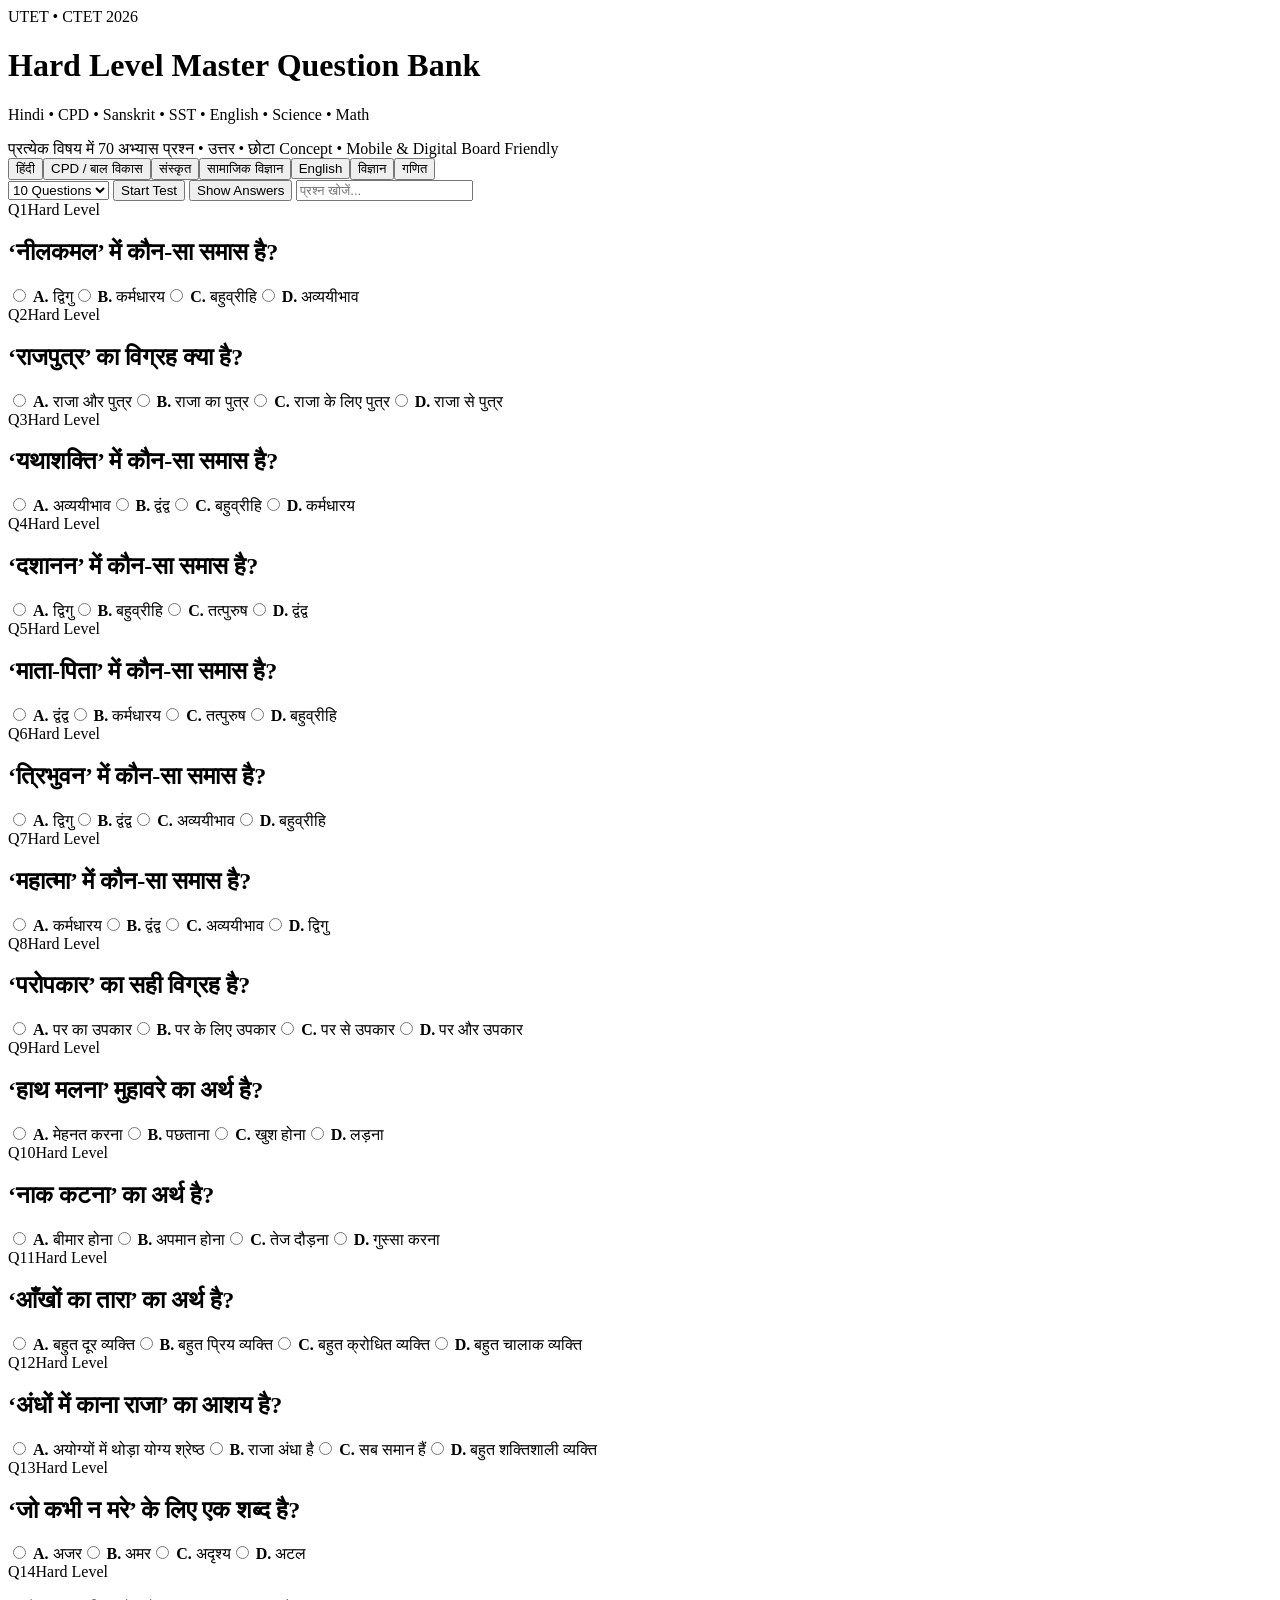
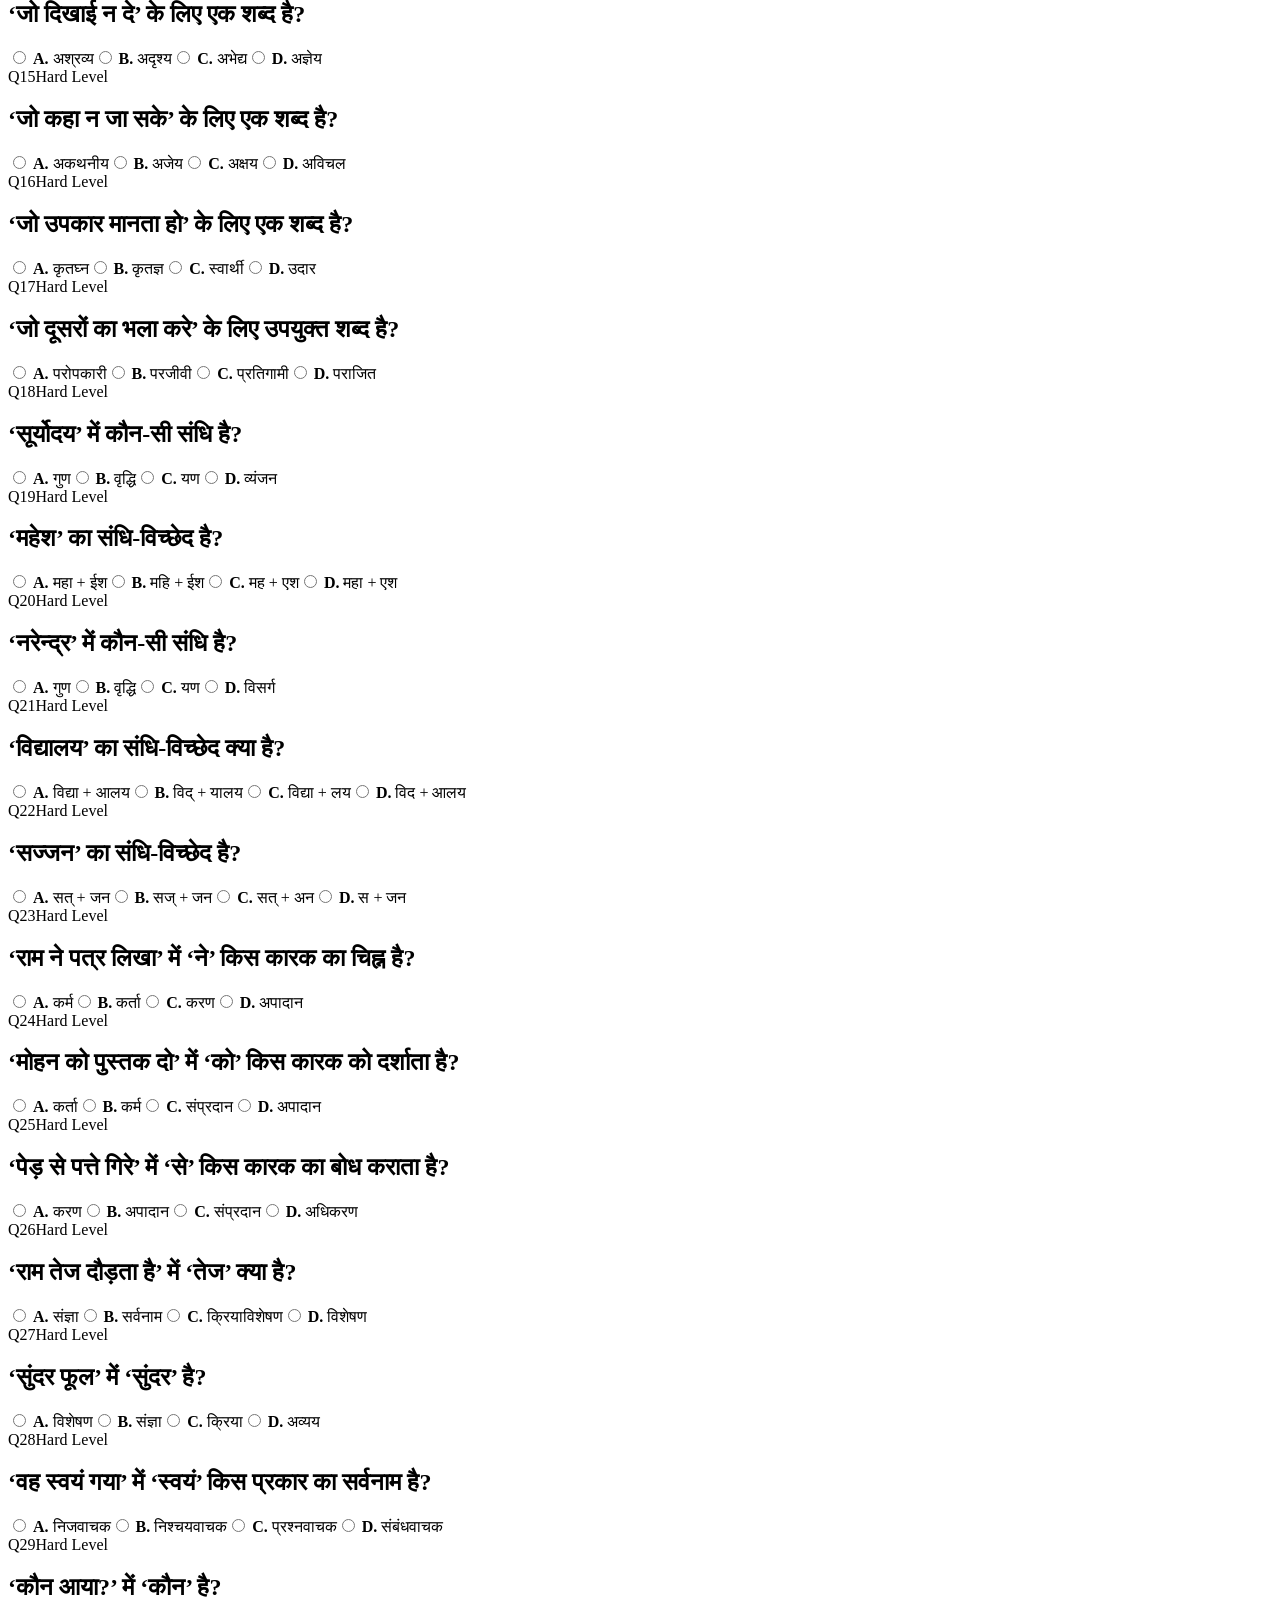
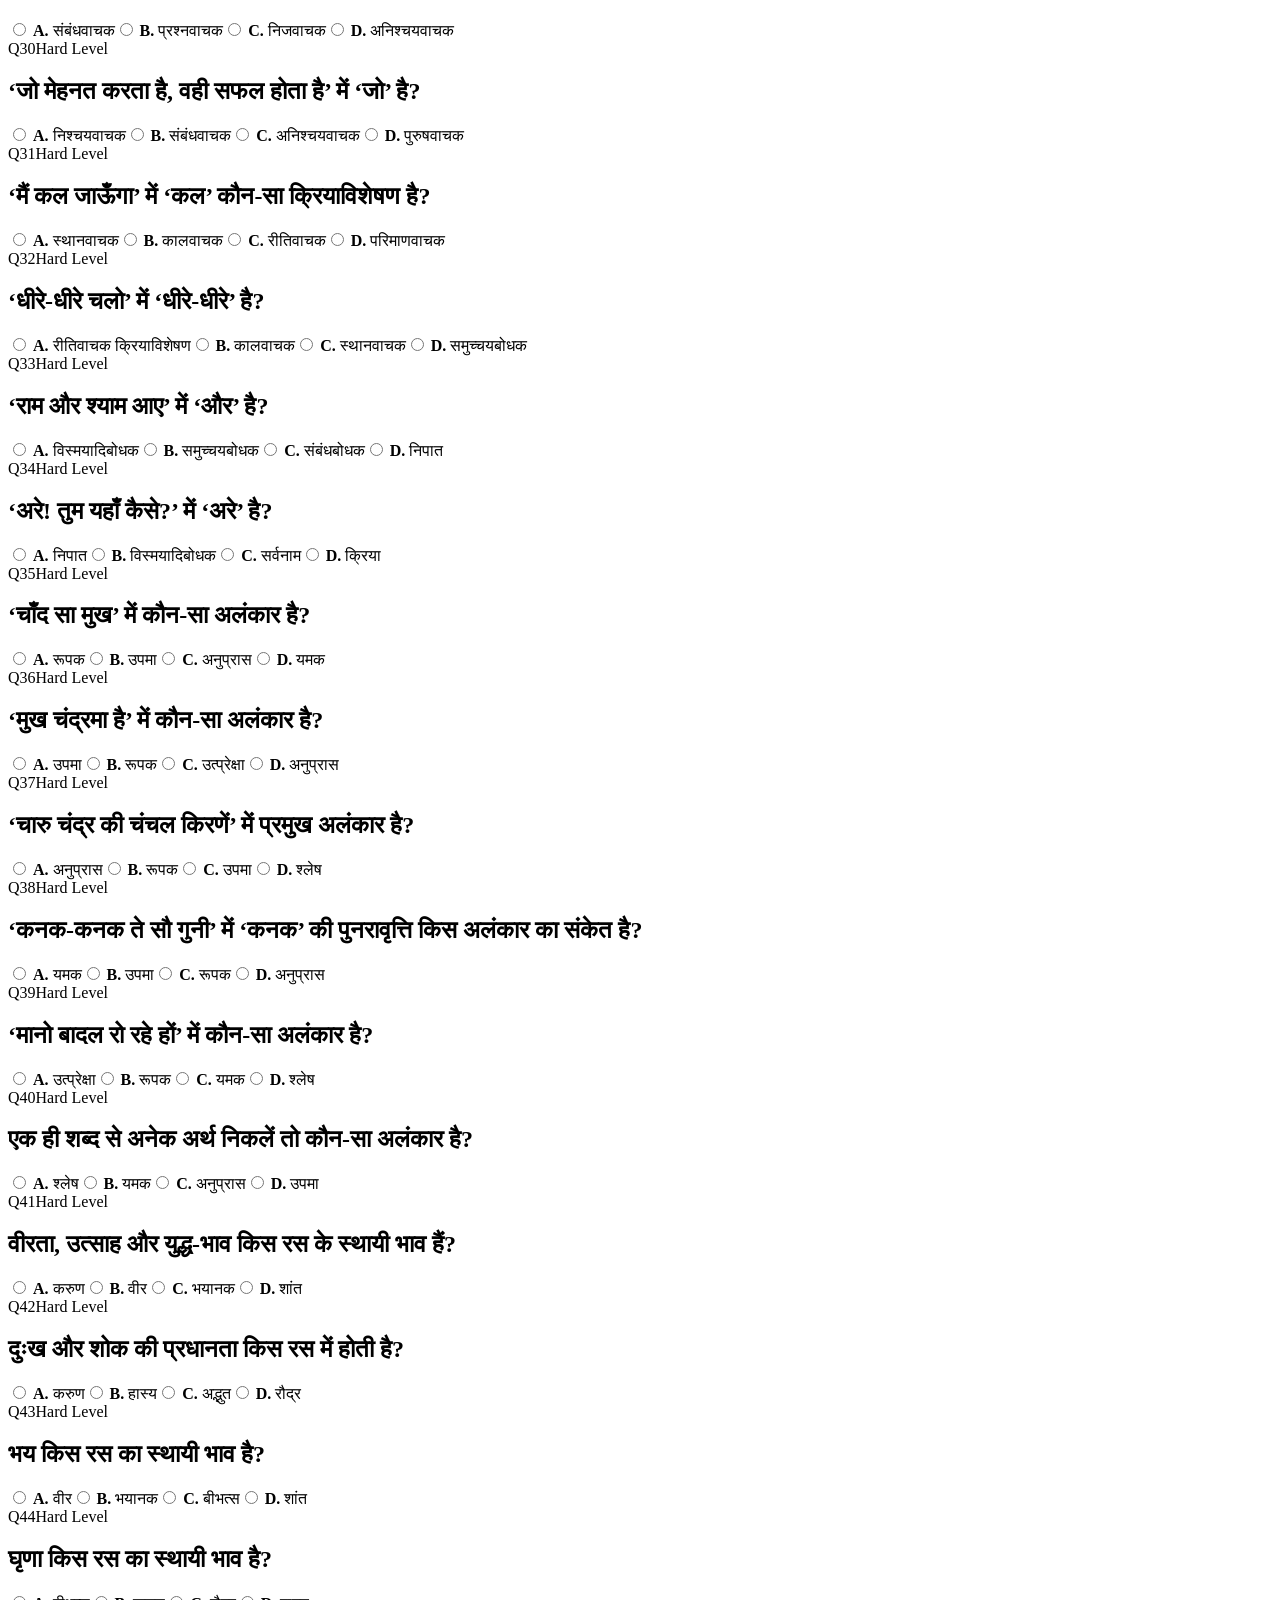
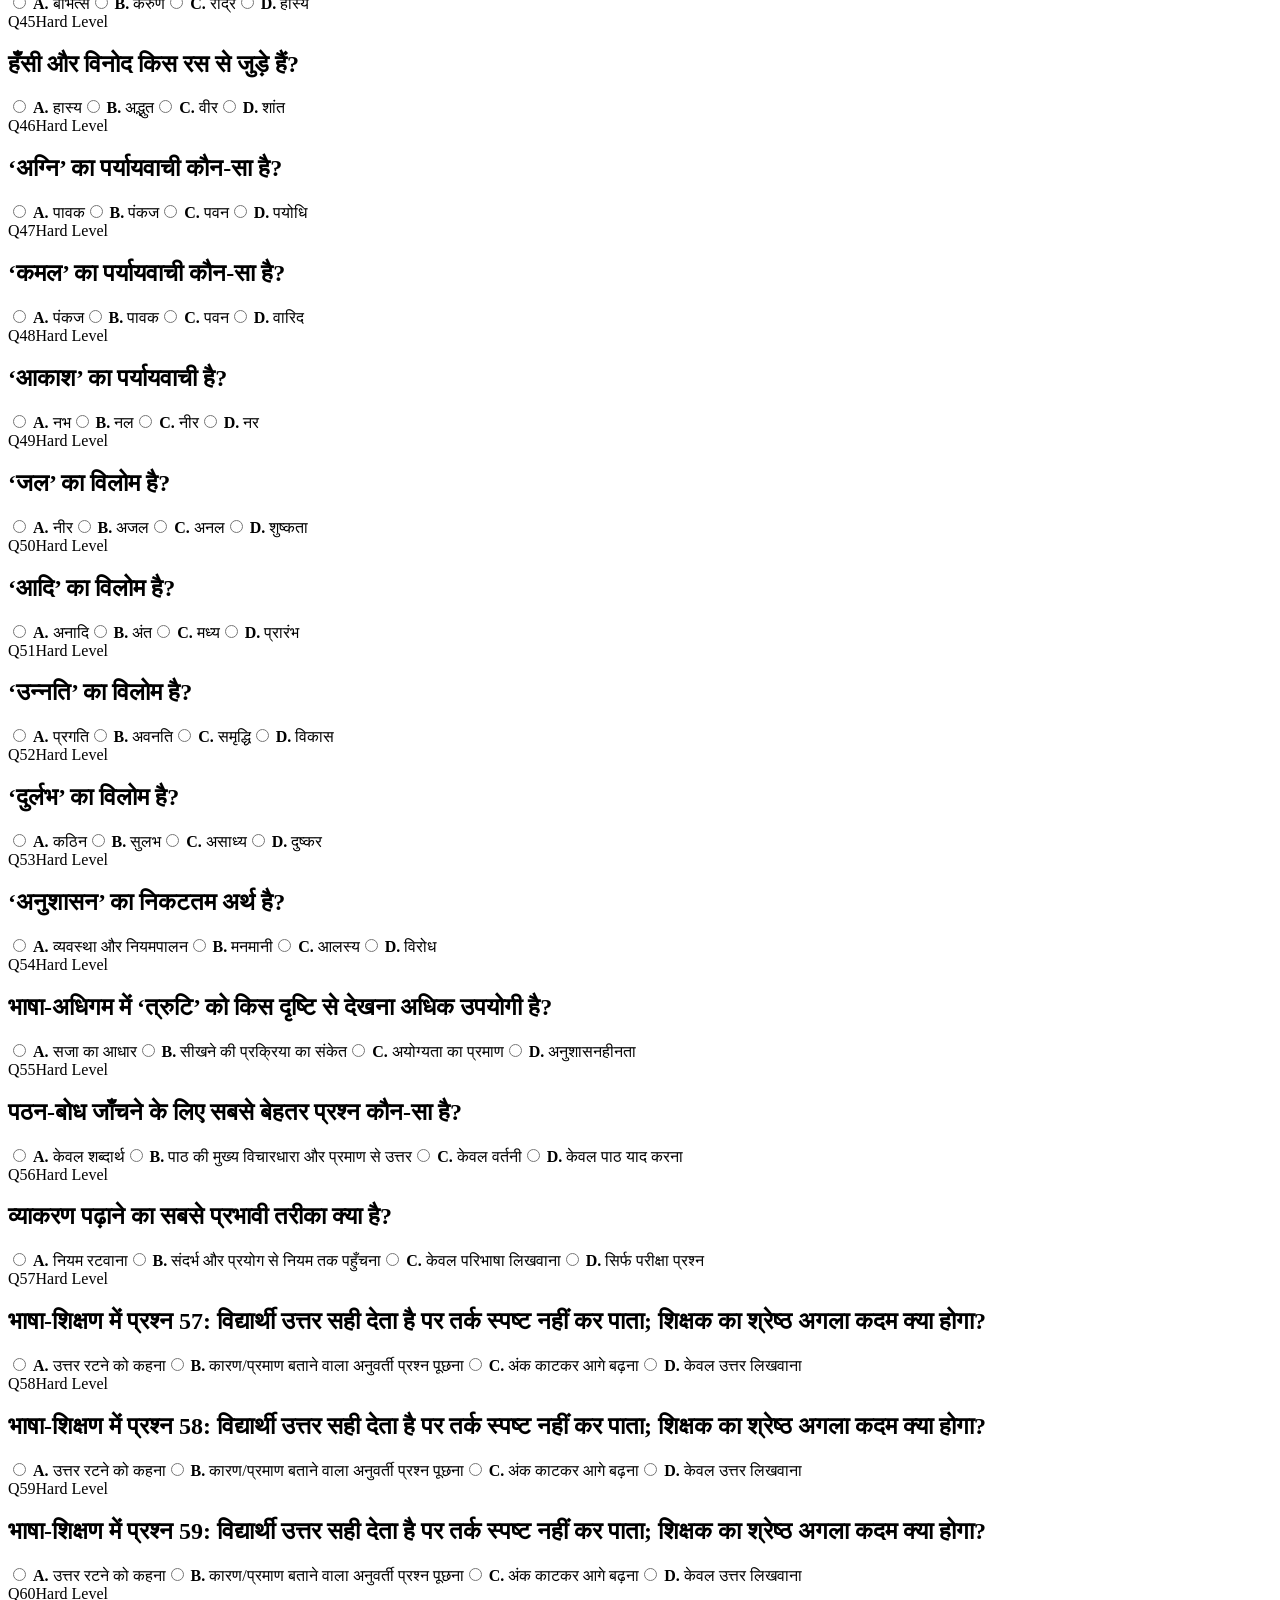
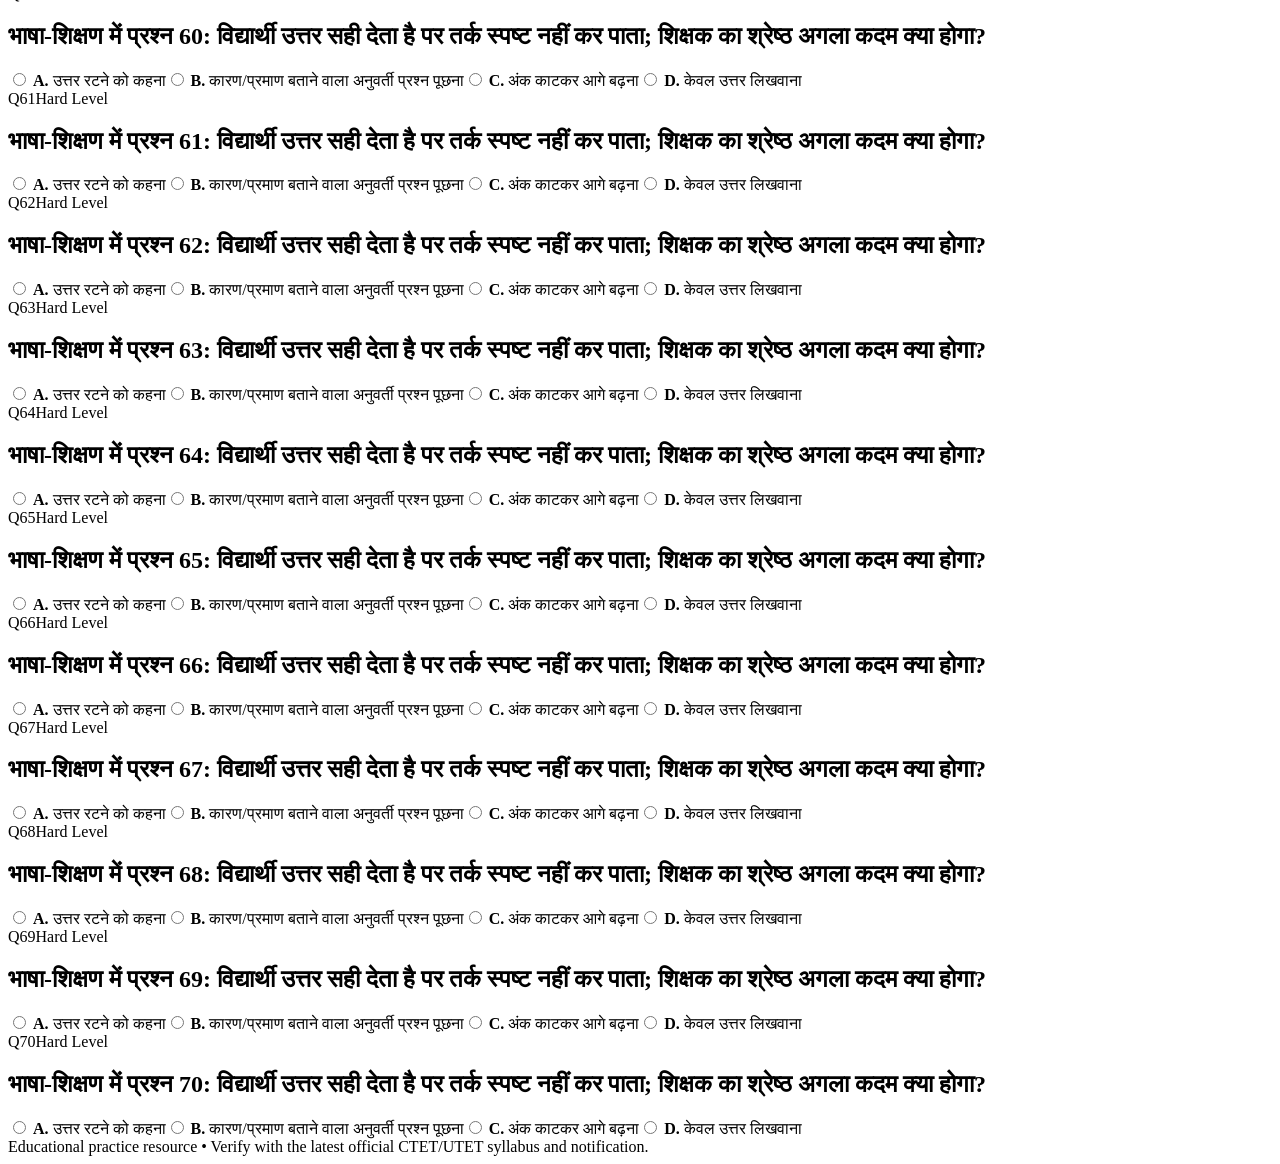
==== commit 898490d9: "Add files via upload" ====
--- a/index.html
+++ b/index.html
@@ -1,56 +1,66 @@
-<!doctype html><html lang="hi"><head><meta charset="utf-8">
+<!doctype html>
+<html lang="hi">
+<head>
+<meta charset="utf-8">
 <meta name="viewport" content="width=device-width,initial-scale=1">
-<title>Banking Clerk PO Hard Master</title>
-<style>
-*{box-sizing:border-box}body{margin:0;background:#f3f6fb;color:#172033;font-family:system-ui,Noto Sans Devanagari,sans-serif}
-header{padding:24px 16px;color:#fff;background:linear-gradient(135deg,#0b3d91,#6a1b9a)}.wrap{max-width:1100px;margin:auto}
-h1{margin:0 0 6px}.toolbar{display:flex;gap:8px;flex-wrap:wrap;margin:14px 0}
-button,select{border:0;border-radius:12px;padding:11px 14px;font-weight:700;cursor:pointer}
-button{background:#e9edff;color:#263a8a}button.active{background:#263a8a;color:#fff}select{border:1px solid #d9dfeb;background:#fff}
-.card{background:#fff;border-radius:18px;padding:20px;margin:14px 0;box-shadow:0 8px 25px #15203a12}
-.qmeta{color:#667085;font-size:14px;display:flex;justify-content:space-between}.qno{color:#5a189a;font-weight:900}
-.opt{display:block;width:100%;text-align:left;margin:9px 0;background:#f8f9fd;border:1px solid #e0e5ef}
-.correct{background:#ddf7e8!important;border-color:#34a66a!important;color:#12643e}.wrong{background:#ffe7e7!important;border-color:#d36c6c!important;color:#922}
-.concept{display:none;margin-top:14px;padding:14px;border-left:5px solid #5a189a;background:#f5efff;border-radius:10px}
-.progress{height:9px;background:#e5e7eb;border-radius:10px;overflow:hidden}.bar{height:100%;background:#5a189a;width:0}
-.nav{display:flex;justify-content:space-between;gap:10px}.nav button{background:#263a8a;color:#fff}
-</style></head><body>
-<header><div class="wrap"><h1>🏦 Banking Clerk + PO HARD MASTER</h1>
-<div>IBPS • SBI | Prelims + Mains | Logic • Quant • English • Banking • Computer • DI</div></div></header>
-<main class="wrap"><div class="toolbar" id="papers"></div>
-<div class="toolbar"><select id="sub"><option value="ALL">सभी विषय</option></select>
-<button onclick="shuffle()">🔀 Shuffle</button><button onclick="restart()">↻ Restart</button></div>
-<div class="card"><div class="qmeta"><span id="counter"></span><b id="score">Score: 0</b></div>
-<div class="progress"><div class="bar" id="bar"></div></div></div>
-<div id="app"></div><div class="nav"><button onclick="prev()">← पिछला</button><button onclick="next()">अगला →</button></div>
-</main><footer style="text-align:center;padding:25px;color:#667085">
-Original practice bank — exact exam-question prediction is not guaranteed.</footer>
+<title>UTET • CTET Hard Level Master Question Bank</title>
+<link rel="stylesheet" href="style.css">
+</head>
+<body>
+<header class="hero">
+  <div class="badge">UTET • CTET 2026</div>
+  <h1>Hard Level Master Question Bank</h1>
+  <p>Hindi • CPD • Sanskrit • SST • English • Science • Math</p>
+  <div class="hero-note">प्रत्येक विषय में 70 अभ्यास प्रश्न • उत्तर • छोटा Concept • Mobile & Digital Board Friendly</div>
+</header>
+<main>
+  <section class="controls">
+    <div class="subject-tabs" id="tabs"></div>
+    <div class="tools">
+      <select id="count"><option value="10">10 Questions</option><option value="20">20 Questions</option><option value="70">All 70</option></select>
+      <button id="start">Start Test</button>
+      <button id="showAll">Show Answers</button>
+      <input id="search" placeholder="प्रश्न खोजें...">
+    </div>
+  </section>
+  <section id="score" class="score hidden"></section>
+  <section id="quiz"></section>
+</main>
+<footer>Educational practice resource • Verify with the latest official CTET/UTET syllabus and notification.</footer>
 <script>
-const BANKS={"IBPS Clerk Prelims": [{"subject": "Reasoning", "q": "Eight persons A, B, C, D, E, F, G and H sit around a circle. A sits third to the left of D. B is second to the right of A. C is not adjacent to D. Which statement must be true?", "options": ["B is adjacent to D", "A is opposite G", "C is opposite E", "F is adjacent to H"], "answer": 0, "concept": "Place D first, then A three positions left and B two positions right of A; testing the remaining constraints gives the forced adjacency."}, {"subject": "Reasoning", "q": "If P > Q = R ≥ S < T and U < T, which conclusion definitely follows?", "options": ["P > S", "Q < T", "U > S", "R < T"], "answer": 0, "concept": "Since Q=R≥S and P>Q, transitivity gives P>S."}, {"subject": "Reasoning", "q": "In a certain code, BANK is written as 2-1-14-11 and LOAN as 12-15-1-14. What is the coded value pattern based on?", "options": ["Alphabet positions", "Reverse positions", "Prime positions", "Word length"], "answer": 0, "concept": "Each letter is represented by its normal alphabet position."}, {"subject": "Reasoning", "q": "A person walks 8 m north, 6 m east, 8 m south and 2 m west. How far is the person from the starting point?", "options": ["2 m", "4 m", "6 m", "8 m"], "answer": 1, "concept": "North and south cancel. East displacement is 6−2=4 m."}, {"subject": "Reasoning", "q": "Statements: All pens are books. Some books are files. Conclusions: I Some pens are files. II Some books are pens.", "options": ["Only I", "Only II", "Both", "Neither"], "answer": 1, "concept": "All pens are books means pens are a subset of books, so some books are pens if pens exist; no link makes pens files."}, {"subject": "Reasoning", "q": "In an input-output machine, 42 18 73 25 becomes 18 25 42 73 in the first step. What operation is evident?", "options": ["Ascending arrangement", "Descending arrangement", "Odd-even separation", "Reverse digits"], "answer": 0, "concept": "The numbers are arranged in ascending order."}, {"subject": "Reasoning", "q": "If 5th letter from the left in the English alphabet is replaced by the 22nd letter, and every alternate letter thereafter is shifted +2, which skill is primarily tested?", "options": ["Alphabetical coding", "Blood relation", "Direction", "Ranking"], "answer": 0, "concept": "The operation is based on systematic alphabet-position transformation."}, {"subject": "Reasoning", "q": "Five boxes P,Q,R,S,T are stacked. P is above Q, R is below T, S is between Q and R. Which could be the top box?", "options": ["P", "Q", "R", "S"], "answer": 0, "concept": "P has a direct condition placing it above Q; among the listed choices it can occupy the top without violating the other relations."}, {"subject": "Quant", "q": "A sum becomes ₹13,310 in two years at 10% compound interest annually. What was the principal?", "options": ["₹10,000", "₹11,000", "₹12,000", "₹12,100"], "answer": 0, "concept": "P×1.1²=13310, so P=10000."}, {"subject": "Quant", "q": "A train 180 m long crosses a pole in 12 seconds. What is its speed?", "options": ["45 km/h", "54 km/h", "60 km/h", "72 km/h"], "answer": 1, "concept": "Speed=180/12=15 m/s=54 km/h."}, {"subject": "Quant", "q": "A can complete a work in 12 days and B in 18 days. Working together, they complete it in:", "options": ["6 days", "7.2 days", "8 days", "9 days"], "answer": 1, "concept": "Combined rate=1/12+1/18=5/36, so time=36/5=7.2 days."}, {"subject": "Quant", "q": "A shopkeeper marks an item 40% above cost and gives 10% discount. Profit percentage is:", "options": ["24%", "26%", "30%", "36%"], "answer": 0, "concept": "SP=1.4×0.9=1.26 of cost, hence 26%."}, {"subject": "Quant", "q": "A DI table shows values 120, 150, 180 and 210. What is the average?", "options": ["150", "160", "165", "170"], "answer": 2, "concept": "Sum 660 divided by 4 = 165."}, {"subject": "Quant", "q": "If x:y=4:7 and y:z=14:15, then x:z is:", "options": ["4:15", "8:15", "8:21", "14:15"], "answer": 1, "concept": "Make y common: x:y=8:14, y:z=14:15, so x:z=8:15."}, {"subject": "Quant", "q": "A number is increased by 20% and then decreased by 20%. Net change is:", "options": ["0%", "4% decrease", "4% increase", "8% decrease"], "answer": 1, "concept": "1.2×0.8=0.96, so there is a 4% decrease."}, {"subject": "Quant", "q": "The average of 8 numbers is 24. If one number 18 is replaced by 34, the new average is:", "options": ["24", "25", "26", "27"], "answer": 1, "concept": "Total rises by 16; 16/8=2, so new average is 26."}, {"subject": "English", "q": "Choose the best replacement: 'Neither the manager nor the employees was willing to change the schedule.'", "options": ["was", "were", "has", "be"], "answer": 1, "concept": "With neither...nor, the verb generally agrees with the nearer subject; employees is plural, so 'were'."}, {"subject": "English", "q": "Choose the sentence with the most appropriate usage.", "options": ["He is senior than me.", "He is senior to me.", "He is senior from me.", "He is senior over me."], "answer": 1, "concept": "'Senior to' is the standard construction."}, {"subject": "English", "q": "The closest meaning of 'prudent' is:", "options": ["careless", "wise and cautious", "rapid", "uncertain"], "answer": 1, "concept": "Prudent means showing good judgment and caution."}, {"subject": "English", "q": "Arrange: A. the policy was announced B. after extensive consultation C. by the committee D. with stakeholders", "options": ["A-C-B-D", "C-A-D-B", "A-B-C-D", "D-C-A-B"], "answer": 0, "concept": "The natural sentence is 'The policy was announced by the committee after extensive consultation with stakeholders.'"}, {"subject": "English", "q": "In a cloze passage, choosing an option that fits both grammar and overall meaning tests:", "options": ["Contextual language competence", "Handwriting", "Only spelling", "Only pronunciation"], "answer": 0, "concept": "Cloze requires grammatical fit and contextual meaning."}, {"subject": "English", "q": "Identify the error: 'Each of the candidates have submitted their form.'", "options": ["Each", "candidates", "have", "their"], "answer": 2, "concept": "'Each' is singular, so the verb should be 'has'."}, {"subject": "Banking Awareness", "q": "If RBI increases the repo rate, the immediate intended effect is generally to:", "options": ["make bank borrowing from RBI costlier", "reduce all taxes", "increase currency printing", "remove CRR"], "answer": 0, "concept": "Repo is the rate at which RBI lends to banks; a higher rate generally tightens monetary conditions."}, {"subject": "Banking Awareness", "q": "CRR refers to the portion of certain bank liabilities maintained as:", "options": ["cash reserve with RBI", "gold with SEBI", "bonds with IMF", "cash with customers"], "answer": 0, "concept": "CRR is the cash reserve banks are required to maintain with RBI as prescribed."}, {"subject": "Banking Awareness", "q": "NEFT primarily facilitates:", "options": ["electronic funds transfer", "stock underwriting", "insurance claims only", "currency printing"], "answer": 0, "concept": "NEFT is an electronic payment/transfer system."}, {"subject": "Banking Awareness", "q": "Inflation means a sustained rise in:", "options": ["general price level", "only stock prices", "only wages", "bank deposits"], "answer": 0, "concept": "Inflation refers to a sustained increase in the general level of prices."}, {"subject": "Banking Awareness", "q": "A balance sheet primarily presents:", "options": ["assets and liabilities at a point in time", "daily stock prices", "only cash withdrawals", "only tax rates"], "answer": 0, "concept": "Balance sheet reports assets, liabilities and equity at a specified date."}, {"subject": "Banking Awareness", "q": "KYC in banking is mainly associated with:", "options": ["customer identification and due diligence", "loan interest calculation", "ATM cash loading", "share price prediction"], "answer": 0, "concept": "KYC means Know Your Customer and supports customer identification and due diligence."}, {"subject": "Computer Aptitude", "q": "Which protocol is primarily used for secure web communication?", "options": ["HTTP", "HTTPS", "FTP", "SMTP"], "answer": 1, "concept": "HTTPS uses encryption via TLS/SSL for secure web communication."}, {"subject": "Computer Aptitude", "q": "Phishing is best described as:", "options": ["fraudulent attempt to obtain sensitive information", "physical damage to a server", "file compression", "database indexing"], "answer": 0, "concept": "Phishing uses deceptive messages/sites to obtain credentials or other sensitive data."}, {"subject": "Computer Aptitude", "q": "RAM is best characterized as:", "options": ["volatile working memory", "permanent optical storage", "network protocol", "printer memory only"], "answer": 0, "concept": "RAM is volatile memory used for active programs/data."}, {"subject": "Computer Aptitude", "q": "A firewall primarily helps to:", "options": ["control network traffic according to rules", "increase monitor brightness", "edit documents", "compress images"], "answer": 0, "concept": "Firewalls filter/allow/block traffic based on configured security rules."}, {"subject": "DI", "q": "A branch's deposits rise from ₹80 lakh to ₹100 lakh. The percentage increase is:", "options": ["20%", "25%", "30%", "40%"], "answer": 1, "concept": "Increase=20; 20/80×100=25%."}, {"subject": "DI", "q": "A company has sales ₹240 lakh and expenses ₹180 lakh. Profit margin on sales is:", "options": ["20%", "25%", "30%", "33.33%"], "answer": 1, "concept": "Profit=60; 60/240×100=25%."}, {"subject": "DI", "q": "In a caselet, A:B:C investments are 2:3:5 and total is ₹4 lakh. C's share is:", "options": ["₹1.2 lakh", "₹1.6 lakh", "₹2 lakh", "₹2.4 lakh"], "answer": 2, "concept": "Total parts 10; C gets 5/10×4=2 lakh."}, {"subject": "Descriptive", "q": "PO Mains descriptive: Write an email to a branch manager requesting correction of an incorrect charge in your account statement.", "options": ["Formal subject, facts, request, supporting details and courteous closing", "Only complaint in one sentence", "Informal slang", "No account context"], "answer": 0, "concept": "A good banking email should be precise, formal, factual and action-oriented."}, {"subject": "Descriptive", "q": "PO Mains descriptive: A customer reports a failed digital payment but the amount was debited. What should a response/analysis include?", "options": ["Empathy, transaction details, escalation/refund process and security advice", "Only blame the customer", "Ask for PIN/OTP", "Ignore the issue"], "answer": 0, "concept": "A professional response addresses the issue, avoids asking for sensitive credentials and explains the resolution path."}, {"subject": "Reasoning", "q": "Eight persons A, B, C, D, E, F, G and H sit around a circle. A sits third to the left of D. B is second to the right of A. C is not adjacent to D. Which statement must be true? — Advanced Practice Drill", "options": ["B is adjacent to D", "A is opposite G", "C is opposite E", "F is adjacent to H"], "answer": 0, "concept": "Place D first, then A three positions left and B two positions right of A; testing the remaining constraints gives the forced adjacency."}, {"subject": "Reasoning", "q": "If P > Q = R ≥ S < T and U < T, which conclusion definitely follows? — Advanced Practice Drill", "options": ["P > S", "Q < T", "U > S", "R < T"], "answer": 0, "concept": "Since Q=R≥S and P>Q, transitivity gives P>S."}, {"subject": "Reasoning", "q": "In a certain code, BANK is written as 2-1-14-11 and LOAN as 12-15-1-14. What is the coded value pattern based on? — Advanced Practice Drill", "options": ["Alphabet positions", "Reverse positions", "Prime positions", "Word length"], "answer": 0, "concept": "Each letter is represented by its normal alphabet position."}, {"subject": "Reasoning", "q": "A person walks 8 m north, 6 m east, 8 m south and 2 m west. How far is the person from the starting point? — Advanced Practice Drill", "options": ["2 m", "4 m", "6 m", "8 m"], "answer": 1, "concept": "North and south cancel. East displacement is 6−2=4 m."}, {"subject": "Reasoning", "q": "Statements: All pens are books. Some books are files. Conclusions: I Some pens are files. II Some books are pens. — Advanced Practice Drill", "options": ["Only I", "Only II", "Both", "Neither"], "answer": 1, "concept": "All pens are books means pens are a subset of books, so some books are pens if pens exist; no link makes pens files."}, {"subject": "Reasoning", "q": "In an input-output machine, 42 18 73 25 becomes 18 25 42 73 in the first step. What operation is evident? — Advanced Practice Drill", "options": ["Ascending arrangement", "Descending arrangement", "Odd-even separation", "Reverse digits"], "answer": 0, "concept": "The numbers are arranged in ascending order."}, {"subject": "Reasoning", "q": "If 5th letter from the left in the English alphabet is replaced by the 22nd letter, and every alternate letter thereafter is shifted +2, which skill is primarily tested? — Advanced Practice Drill", "options": ["Alphabetical coding", "Blood relation", "Direction", "Ranking"], "answer": 0, "concept": "The operation is based on systematic alphabet-position transformation."}, {"subject": "Reasoning", "q": "Five boxes P,Q,R,S,T are stacked. P is above Q, R is below T, S is between Q and R. Which could be the top box? — Advanced Practice Drill", "options": ["P", "Q", "R", "S"], "answer": 0, "concept": "P has a direct condition placing it above Q; among the listed choices it can occupy the top without violating the other relations."}, {"subject": "Quant", "q": "A sum becomes ₹13,310 in two years at 10% compound interest annually. What was the principal? — Advanced Practice Drill", "options": ["₹10,000", "₹11,000", "₹12,000", "₹12,100"], "answer": 0, "concept": "P×1.1²=13310, so P=10000."}, {"subject": "Quant", "q": "A train 180 m long crosses a pole in 12 seconds. What is its speed? — Advanced Practice Drill", "options": ["45 km/h", "54 km/h", "60 km/h", "72 km/h"], "answer": 1, "concept": "Speed=180/12=15 m/s=54 km/h."}, {"subject": "Quant", "q": "A can complete a work in 12 days and B in 18 days. Working together, they complete it in: — Advanced Practice Drill", "options": ["6 days", "7.2 days", "8 days", "9 days"], "answer": 1, "concept": "Combined rate=1/12+1/18=5/36, so time=36/5=7.2 days."}, {"subject": "Quant", "q": "A shopkeeper marks an item 40% above cost and gives 10% discount. Profit percentage is: — Advanced Practice Drill", "options": ["24%", "26%", "30%", "36%"], "answer": 0, "concept": "SP=1.4×0.9=1.26 of cost, hence 26%."}, {"subject": "Quant", "q": "A DI table shows values 120, 150, 180 and 210. What is the average? — Advanced Practice Drill", "options": ["150", "160", "165", "170"], "answer": 2, "concept": "Sum 660 divided by 4 = 165."}, {"subject": "Quant", "q": "If x:y=4:7 and y:z=14:15, then x:z is: — Advanced Practice Drill", "options": ["4:15", "8:15", "8:21", "14:15"], "answer": 1, "concept": "Make y common: x:y=8:14, y:z=14:15, so x:z=8:15."}, {"subject": "Quant", "q": "A number is increased by 20% and then decreased by 20%. Net change is: — Advanced Practice Drill", "options": ["0%", "4% decrease", "4% increase", "8% decrease"], "answer": 1, "concept": "1.2×0.8=0.96, so there is a 4% decrease."}, {"subject": "Quant", "q": "The average of 8 numbers is 24. If one number 18 is replaced by 34, the new average is: — Advanced Practice Drill", "options": ["24", "25", "26", "27"], "answer": 1, "concept": "Total rises by 16; 16/8=2, so new average is 26."}, {"subject": "English", "q": "Choose the best replacement: 'Neither the manager nor the employees was willing to change the schedule.' — Advanced Practice Drill", "options": ["was", "were", "has", "be"], "answer": 1, "concept": "With neither...nor, the verb generally agrees with the nearer subject; employees is plural, so 'were'."}, {"subject": "English", "q": "Choose the sentence with the most appropriate usage. — Advanced Practice Drill", "options": ["He is senior than me.", "He is senior to me.", "He is senior from me.", "He is senior over me."], "answer": 1, "concept": "'Senior to' is the standard construction."}, {"subject": "English", "q": "The closest meaning of 'prudent' is: — Advanced Practice Drill", "options": ["careless", "wise and cautious", "rapid", "uncertain"], "answer": 1, "concept": "Prudent means showing good judgment and caution."}, {"subject": "English", "q": "Arrange: A. the policy was announced B. after extensive consultation C. by the committee D. with stakeholders — Advanced Practice Drill", "options": ["A-C-B-D", "C-A-D-B", "A-B-C-D", "D-C-A-B"], "answer": 0, "concept": "The natural sentence is 'The policy was announced by the committee after extensive consultation with stakeholders.'"}, {"subject": "English", "q": "In a cloze passage, choosing an option that fits both grammar and overall meaning tests: — Advanced Practice Drill", "options": ["Contextual language competence", "Handwriting", "Only spelling", "Only pronunciation"], "answer": 0, "concept": "Cloze requires grammatical fit and contextual meaning."}, {"subject": "English", "q": "Identify the error: 'Each of the candidates have submitted their form.' — Advanced Practice Drill", "options": ["Each", "candidates", "have", "their"], "answer": 2, "concept": "'Each' is singular, so the verb should be 'has'."}, {"subject": "Banking Awareness", "q": "If RBI increases the repo rate, the immediate intended effect is generally to: — Advanced Practice Drill", "options": ["make bank borrowing from RBI costlier", "reduce all taxes", "increase currency printing", "remove CRR"], "answer": 0, "concept": "Repo is the rate at which RBI lends to banks; a higher rate generally tightens monetary conditions."}, {"subject": "Banking Awareness", "q": "CRR refers to the portion of certain bank liabilities maintained as: — Advanced Practice Drill", "options": ["cash reserve with RBI", "gold with SEBI", "bonds with IMF", "cash with customers"], "answer": 0, "concept": "CRR is the cash reserve banks are required to maintain with RBI as prescribed."}, {"subject": "Banking Awareness", "q": "NEFT primarily facilitates: — Advanced Practice Drill", "options": ["electronic funds transfer", "stock underwriting", "insurance claims only", "currency printing"], "answer": 0, "concept": "NEFT is an electronic payment/transfer system."}, {"subject": "Banking Awareness", "q": "Inflation means a sustained rise in: — Advanced Practice Drill", "options": ["general price level", "only stock prices", "only wages", "bank deposits"], "answer": 0, "concept": "Inflation refers to a sustained increase in the general level of prices."}, {"subject": "Banking Awareness", "q": "A balance sheet primarily presents: — Advanced Practice Drill", "options": ["assets and liabilities at a point in time", "daily stock prices", "only cash withdrawals", "only tax rates"], "answer": 0, "concept": "Balance sheet reports assets, liabilities and equity at a specified date."}, {"subject": "Banking Awareness", "q": "KYC in banking is mainly associated with: — Advanced Practice Drill", "options": ["customer identification and due diligence", "loan interest calculation", "ATM cash loading", "share price prediction"], "answer": 0, "concept": "KYC means Know Your Customer and supports customer identification and due diligence."}, {"subject": "Computer Aptitude", "q": "Which protocol is primarily used for secure web communication? — Advanced Practice Drill", "options": ["HTTP", "HTTPS", "FTP", "SMTP"], "answer": 1, "concept": "HTTPS uses encryption via TLS/SSL for secure web communication."}, {"subject": "Computer Aptitude", "q": "Phishing is best described as: — Advanced Practice Drill", "options": ["fraudulent attempt to obtain sensitive information", "physical damage to a server", "file compression", "database indexing"], "answer": 0, "concept": "Phishing uses deceptive messages/sites to obtain credentials or other sensitive data."}, {"subject": "Computer Aptitude", "q": "RAM is best characterized as: — Advanced Practice Drill", "options": ["volatile working memory", "permanent optical storage", "network protocol", "printer memory only"], "answer": 0, "concept": "RAM is volatile memory used for active programs/data."}, {"subject": "Computer Aptitude", "q": "A firewall primarily helps to: — Advanced Practice Drill", "options": ["control network traffic according to rules", "increase monitor brightness", "edit documents", "compress images"], "answer": 0, "concept": "Firewalls filter/allow/block traffic based on configured security rules."}, {"subject": "DI", "q": "A branch's deposits rise from ₹80 lakh to ₹100 lakh. The percentage increase is: — Advanced Practice Drill", "options": ["20%", "25%", "30%", "40%"], "answer": 1, "concept": "Increase=20; 20/80×100=25%."}, {"subject": "DI", "q": "A company has sales ₹240 lakh and expenses ₹180 lakh. Profit margin on sales is: — Advanced Practice Drill", "options": ["20%", "25%", "30%", "33.33%"], "answer": 1, "concept": "Profit=60; 60/240×100=25%."}, {"subject": "DI", "q": "In a caselet, A:B:C investments are 2:3:5 and total is ₹4 lakh. C's share is: — Advanced Practice Drill", "options": ["₹1.2 lakh", "₹1.6 lakh", "₹2 lakh", "₹2.4 lakh"], "answer": 2, "concept": "Total parts 10; C gets 5/10×4=2 lakh."}, {"subject": "Descriptive", "q": "PO Mains descriptive: Write an email to a branch manager requesting correction of an incorrect charge in your account statement. — Advanced Practice Drill", "options": ["Formal subject, facts, request, supporting details and courteous closing", "Only complaint in one sentence", "Informal slang", "No account context"], "answer": 0, "concept": "A good banking email should be precise, formal, factual and action-oriented."}, {"subject": "Descriptive", "q": "PO Mains descriptive: A customer reports a failed digital payment but the amount was debited. What should a response/analysis include? — Advanced Practice Drill", "options": ["Empathy, transaction details, escalation/refund process and security advice", "Only blame the customer", "Ask for PIN/OTP", "Ignore the issue"], "answer": 0, "concept": "A professional response addresses the issue, avoids asking for sensitive credentials and explains the resolution path."}, {"subject": "Reasoning", "q": "Eight persons A, B, C, D, E, F, G and H sit around a circle. A sits third to the left of D. B is second to the right of A. C is not adjacent to D. Which statement must be true? — Advanced Practice Drill", "options": ["B is adjacent to D", "A is opposite G", "C is opposite E", "F is adjacent to H"], "answer": 0, "concept": "Place D first, then A three positions left and B two positions right of A; testing the remaining constraints gives the forced adjacency."}, {"subject": "Reasoning", "q": "If P > Q = R ≥ S < T and U < T, which conclusion definitely follows? — Advanced Practice Drill", "options": ["P > S", "Q < T", "U > S", "R < T"], "answer": 0, "concept": "Since Q=R≥S and P>Q, transitivity gives P>S."}, {"subject": "Reasoning", "q": "In a certain code, BANK is written as 2-1-14-11 and LOAN as 12-15-1-14. What is the coded value pattern based on? — Advanced Practice Drill", "options": ["Alphabet positions", "Reverse positions", "Prime positions", "Word length"], "answer": 0, "concept": "Each letter is represented by its normal alphabet position."}, {"subject": "Reasoning", "q": "A person walks 8 m north, 6 m east, 8 m south and 2 m west. How far is the person from the starting point? — Advanced Practice Drill", "options": ["2 m", "4 m", "6 m", "8 m"], "answer": 1, "concept": "North and south cancel. East displacement is 6−2=4 m."}, {"subject": "Reasoning", "q": "Statements: All pens are books. Some books are files. Conclusions: I Some pens are files. II Some books are pens. — Advanced Practice Drill", "options": ["Only I", "Only II", "Both", "Neither"], "answer": 1, "concept": "All pens are books means pens are a subset of books, so some books are pens if pens exist; no link makes pens files."}, {"subject": "Reasoning", "q": "In an input-output machine, 42 18 73 25 becomes 18 25 42 73 in the first step. What operation is evident? — Advanced Practice Drill", "options": ["Ascending arrangement", "Descending arrangement", "Odd-even separation", "Reverse digits"], "answer": 0, "concept": "The numbers are arranged in ascending order."}, {"subject": "Reasoning", "q": "If 5th letter from the left in the English alphabet is replaced by the 22nd letter, and every alternate letter thereafter is shifted +2, which skill is primarily tested? — Advanced Practice Drill", "options": ["Alphabetical coding", "Blood relation", "Direction", "Ranking"], "answer": 0, "concept": "The operation is based on systematic alphabet-position transformation."}, {"subject": "Reasoning", "q": "Five boxes P,Q,R,S,T are stacked. P is above Q, R is below T, S is between Q and R. Which could be the top box? — Advanced Practice Drill", "options": ["P", "Q", "R", "S"], "answer": 0, "concept": "P has a direct condition placing it above Q; among the listed choices it can occupy the top without violating the other relations."}, {"subject": "Quant", "q": "A sum becomes ₹13,310 in two years at 10% compound interest annually. What was the principal? — Advanced Practice Drill", "options": ["₹10,000", "₹11,000", "₹12,000", "₹12,100"], "answer": 0, "concept": "P×1.1²=13310, so P=10000."}, {"subject": "Quant", "q": "A train 180 m long crosses a pole in 12 seconds. What is its speed? — Advanced Practice Drill", "options": ["45 km/h", "54 km/h", "60 km/h", "72 km/h"], "answer": 1, "concept": "Speed=180/12=15 m/s=54 km/h."}, {"subject": "Quant", "q": "A can complete a work in 12 days and B in 18 days. Working together, they complete it in: — Advanced Practice Drill", "options": ["6 days", "7.2 days", "8 days", "9 days"], "answer": 1, "concept": "Combined rate=1/12+1/18=5/36, so time=36/5=7.2 days."}, {"subject": "Quant", "q": "A shopkeeper marks an item 40% above cost and gives 10% discount. Profit percentage is: — Advanced Practice Drill", "options": ["24%", "26%", "30%", "36%"], "answer": 0, "concept": "SP=1.4×0.9=1.26 of cost, hence 26%."}, {"subject": "Quant", "q": "A DI table shows values 120, 150, 180 and 210. What is the average? — Advanced Practice Drill", "options": ["150", "160", "165", "170"], "answer": 2, "concept": "Sum 660 divided by 4 = 165."}, {"subject": "Quant", "q": "If x:y=4:7 and y:z=14:15, then x:z is: — Advanced Practice Drill", "options": ["4:15", "8:15", "8:21", "14:15"], "answer": 1, "concept": "Make y common: x:y=8:14, y:z=14:15, so x:z=8:15."}, {"subject": "Quant", "q": "A number is increased by 20% and then decreased by 20%. Net change is: — Advanced Practice Drill", "options": ["0%", "4% decrease", "4% increase", "8% decrease"], "answer": 1, "concept": "1.2×0.8=0.96, so there is a 4% decrease."}, {"subject": "Quant", "q": "The average of 8 numbers is 24. If one number 18 is replaced by 34, the new average is: — Advanced Practice Drill", "options": ["24", "25", "26", "27"], "answer": 1, "concept": "Total rises by 16; 16/8=2, so new average is 26."}, {"subject": "English", "q": "Choose the best replacement: 'Neither the manager nor the employees was willing to change the schedule.' — Advanced Practice Drill", "options": ["was", "were", "has", "be"], "answer": 1, "concept": "With neither...nor, the verb generally agrees with the nearer subject; employees is plural, so 'were'."}, {"subject": "English", "q": "Choose the sentence with the most appropriate usage. — Advanced Practice Drill", "options": ["He is senior than me.", "He is senior to me.", "He is senior from me.", "He is senior over me."], "answer": 1, "concept": "'Senior to' is the standard construction."}, {"subject": "English", "q": "The closest meaning of 'prudent' is: — Advanced Practice Drill", "options": ["careless", "wise and cautious", "rapid", "uncertain"], "answer": 1, "concept": "Prudent means showing good judgment and caution."}, {"subject": "English", "q": "Arrange: A. the policy was announced B. after extensive consultation C. by the committee D. with stakeholders — Advanced Practice Drill", "options": ["A-C-B-D", "C-A-D-B", "A-B-C-D", "D-C-A-B"], "answer": 0, "concept": "The natural sentence is 'The policy was announced by the committee after extensive consultation with stakeholders.'"}, {"subject": "English", "q": "In a cloze passage, choosing an option that fits both grammar and overall meaning tests: — Advanced Practice Drill", "options": ["Contextual language competence", "Handwriting", "Only spelling", "Only pronunciation"], "answer": 0, "concept": "Cloze requires grammatical fit and contextual meaning."}, {"subject": "English", "q": "Identify the error: 'Each of the candidates have submitted their form.' — Advanced Practice Drill", "options": ["Each", "candidates", "have", "their"], "answer": 2, "concept": "'Each' is singular, so the verb should be 'has'."}, {"subject": "Banking Awareness", "q": "If RBI increases the repo rate, the immediate intended effect is generally to: — Advanced Practice Drill", "options": ["make bank borrowing from RBI costlier", "reduce all taxes", "increase currency printing", "remove CRR"], "answer": 0, "concept": "Repo is the rate at which RBI lends to banks; a higher rate generally tightens monetary conditions."}, {"subject": "Banking Awareness", "q": "CRR refers to the portion of certain bank liabilities maintained as: — Advanced Practice Drill", "options": ["cash reserve with RBI", "gold with SEBI", "bonds with IMF", "cash with customers"], "answer": 0, "concept": "CRR is the cash reserve banks are required to maintain with RBI as prescribed."}, {"subject": "Banking Awareness", "q": "NEFT primarily facilitates: — Advanced Practice Drill", "options": ["electronic funds transfer", "stock underwriting", "insurance claims only", "currency printing"], "answer": 0, "concept": "NEFT is an electronic payment/transfer system."}, {"subject": "Banking Awareness", "q": "Inflation means a sustained rise in: — Advanced Practice Drill", "options": ["general price level", "only stock prices", "only wages", "bank deposits"], "answer": 0, "concept": "Inflation refers to a sustained increase in the general level of prices."}], "IBPS Clerk Mains": [{"subject": "Reasoning", "q": "Eight persons A, B, C, D, E, F, G and H sit around a circle. A sits third to the left of D. B is second to the right of A. C is not adjacent to D. Which statement must be true?", "options": ["B is adjacent to D", "A is opposite G", "C is opposite E", "F is adjacent to H"], "answer": 0, "concept": "Place D first, then A three positions left and B two positions right of A; testing the remaining constraints gives the forced adjacency."}, {"subject": "Reasoning", "q": "If P > Q = R ≥ S < T and U < T, which conclusion definitely follows?", "options": ["P > S", "Q < T", "U > S", "R < T"], "answer": 0, "concept": "Since Q=R≥S and P>Q, transitivity gives P>S."}, {"subject": "Reasoning", "q": "In a certain code, BANK is written as 2-1-14-11 and LOAN as 12-15-1-14. What is the coded value pattern based on?", "options": ["Alphabet positions", "Reverse positions", "Prime positions", "Word length"], "answer": 0, "concept": "Each letter is represented by its normal alphabet position."}, {"subject": "Reasoning", "q": "A person walks 8 m north, 6 m east, 8 m south and 2 m west. How far is the person from the starting point?", "options": ["2 m", "4 m", "6 m", "8 m"], "answer": 1, "concept": "North and south cancel. East displacement is 6−2=4 m."}, {"subject": "Reasoning", "q": "Statements: All pens are books. Some books are files. Conclusions: I Some pens are files. II Some books are pens.", "options": ["Only I", "Only II", "Both", "Neither"], "answer": 1, "concept": "All pens are books means pens are a subset of books, so some books are pens if pens exist; no link makes pens files."}, {"subject": "Reasoning", "q": "In an input-output machine, 42 18 73 25 becomes 18 25 42 73 in the first step. What operation is evident?", "options": ["Ascending arrangement", "Descending arrangement", "Odd-even separation", "Reverse digits"], "answer": 0, "concept": "The numbers are arranged in ascending order."}, {"subject": "Reasoning", "q": "If 5th letter from the left in the English alphabet is replaced by the 22nd letter, and every alternate letter thereafter is shifted +2, which skill is primarily tested?", "options": ["Alphabetical coding", "Blood relation", "Direction", "Ranking"], "answer": 0, "concept": "The operation is based on systematic alphabet-position transformation."}, {"subject": "Reasoning", "q": "Five boxes P,Q,R,S,T are stacked. P is above Q, R is below T, S is between Q and R. Which could be the top box?", "options": ["P", "Q", "R", "S"], "answer": 0, "concept": "P has a direct condition placing it above Q; among the listed choices it can occupy the top without violating the other relations."}, {"subject": "Quant", "q": "A sum becomes ₹13,310 in two years at 10% compound interest annually. What was the principal?", "options": ["₹10,000", "₹11,000", "₹12,000", "₹12,100"], "answer": 0, "concept": "P×1.1²=13310, so P=10000."}, {"subject": "Quant", "q": "A train 180 m long crosses a pole in 12 seconds. What is its speed?", "options": ["45 km/h", "54 km/h", "60 km/h", "72 km/h"], "answer": 1, "concept": "Speed=180/12=15 m/s=54 km/h."}, {"subject": "Quant", "q": "A can complete a work in 12 days and B in 18 days. Working together, they complete it in:", "options": ["6 days", "7.2 days", "8 days", "9 days"], "answer": 1, "concept": "Combined rate=1/12+1/18=5/36, so time=36/5=7.2 days."}, {"subject": "Quant", "q": "A shopkeeper marks an item 40% above cost and gives 10% discount. Profit percentage is:", "options": ["24%", "26%", "30%", "36%"], "answer": 0, "concept": "SP=1.4×0.9=1.26 of cost, hence 26%."}, {"subject": "Quant", "q": "A DI table shows values 120, 150, 180 and 210. What is the average?", "options": ["150", "160", "165", "170"], "answer": 2, "concept": "Sum 660 divided by 4 = 165."}, {"subject": "Quant", "q": "If x:y=4:7 and y:z=14:15, then x:z is:", "options": ["4:15", "8:15", "8:21", "14:15"], "answer": 1, "concept": "Make y common: x:y=8:14, y:z=14:15, so x:z=8:15."}, {"subject": "Quant", "q": "A number is increased by 20% and then decreased by 20%. Net change is:", "options": ["0%", "4% decrease", "4% increase", "8% decrease"], "answer": 1, "concept": "1.2×0.8=0.96, so there is a 4% decrease."}, {"subject": "Quant", "q": "The average of 8 numbers is 24. If one number 18 is replaced by 34, the new average is:", "options": ["24", "25", "26", "27"], "answer": 1, "concept": "Total rises by 16; 16/8=2, so new average is 26."}, {"subject": "English", "q": "Choose the best replacement: 'Neither the manager nor the employees was willing to change the schedule.'", "options": ["was", "were", "has", "be"], "answer": 1, "concept": "With neither...nor, the verb generally agrees with the nearer subject; employees is plural, so 'were'."}, {"subject": "English", "q": "Choose the sentence with the most appropriate usage.", "options": ["He is senior than me.", "He is senior to me.", "He is senior from me.", "He is senior over me."], "answer": 1, "concept": "'Senior to' is the standard construction."}, {"subject": "English", "q": "The closest meaning of 'prudent' is:", "options": ["careless", "wise and cautious", "rapid", "uncertain"], "answer": 1, "concept": "Prudent means showing good judgment and caution."}, {"subject": "English", "q": "Arrange: A. the policy was announced B. after extensive consultation C. by the committee D. with stakeholders", "options": ["A-C-B-D", "C-A-D-B", "A-B-C-D", "D-C-A-B"], "answer": 0, "concept": "The natural sentence is 'The policy was announced by the committee after extensive consultation with stakeholders.'"}, {"subject": "English", "q": "In a cloze passage, choosing an option that fits both grammar and overall meaning tests:", "options": ["Contextual language competence", "Handwriting", "Only spelling", "Only pronunciation"], "answer": 0, "concept": "Cloze requires grammatical fit and contextual meaning."}, {"subject": "English", "q": "Identify the error: 'Each of the candidates have submitted their form.'", "options": ["Each", "candidates", "have", "their"], "answer": 2, "concept": "'Each' is singular, so the verb should be 'has'."}, {"subject": "Banking Awareness", "q": "If RBI increases the repo rate, the immediate intended effect is generally to:", "options": ["make bank borrowing from RBI costlier", "reduce all taxes", "increase currency printing", "remove CRR"], "answer": 0, "concept": "Repo is the rate at which RBI lends to banks; a higher rate generally tightens monetary conditions."}, {"subject": "Banking Awareness", "q": "CRR refers to the portion of certain bank liabilities maintained as:", "options": ["cash reserve with RBI", "gold with SEBI", "bonds with IMF", "cash with customers"], "answer": 0, "concept": "CRR is the cash reserve banks are required to maintain with RBI as prescribed."}, {"subject": "Banking Awareness", "q": "NEFT primarily facilitates:", "options": ["electronic funds transfer", "stock underwriting", "insurance claims only", "currency printing"], "answer": 0, "concept": "NEFT is an electronic payment/transfer system."}, {"subject": "Banking Awareness", "q": "Inflation means a sustained rise in:", "options": ["general price level", "only stock prices", "only wages", "bank deposits"], "answer": 0, "concept": "Inflation refers to a sustained increase in the general level of prices."}, {"subject": "Banking Awareness", "q": "A balance sheet primarily presents:", "options": ["assets and liabilities at a point in time", "daily stock prices", "only cash withdrawals", "only tax rates"], "answer": 0, "concept": "Balance sheet reports assets, liabilities and equity at a specified date."}, {"subject": "Banking Awareness", "q": "KYC in banking is mainly associated with:", "options": ["customer identification and due diligence", "loan interest calculation", "ATM cash loading", "share price prediction"], "answer": 0, "concept": "KYC means Know Your Customer and supports customer identification and due diligence."}, {"subject": "Computer Aptitude", "q": "Which protocol is primarily used for secure web communication?", "options": ["HTTP", "HTTPS", "FTP", "SMTP"], "answer": 1, "concept": "HTTPS uses encryption via TLS/SSL for secure web communication."}, {"subject": "Computer Aptitude", "q": "Phishing is best described as:", "options": ["fraudulent attempt to obtain sensitive information", "physical damage to a server", "file compression", "database indexing"], "answer": 0, "concept": "Phishing uses deceptive messages/sites to obtain credentials or other sensitive data."}, {"subject": "Computer Aptitude", "q": "RAM is best characterized as:", "options": ["volatile working memory", "permanent optical storage", "network protocol", "printer memory only"], "answer": 0, "concept": "RAM is volatile memory used for active programs/data."}, {"subject": "Computer Aptitude", "q": "A firewall primarily helps to:", "options": ["control network traffic according to rules", "increase monitor brightness", "edit documents", "compress images"], "answer": 0, "concept": "Firewalls filter/allow/block traffic based on configured security rules."}, {"subject": "DI", "q": "A branch's deposits rise from ₹80 lakh to ₹100 lakh. The percentage increase is:", "options": ["20%", "25%", "30%", "40%"], "answer": 1, "concept": "Increase=20; 20/80×100=25%."}, {"subject": "DI", "q": "A company has sales ₹240 lakh and expenses ₹180 lakh. Profit margin on sales is:", "options": ["20%", "25%", "30%", "33.33%"], "answer": 1, "concept": "Profit=60; 60/240×100=25%."}, {"subject": "DI", "q": "In a caselet, A:B:C investments are 2:3:5 and total is ₹4 lakh. C's share is:", "options": ["₹1.2 lakh", "₹1.6 lakh", "₹2 lakh", "₹2.4 lakh"], "answer": 2, "concept": "Total parts 10; C gets 5/10×4=2 lakh."}, {"subject": "Descriptive", "q": "PO Mains descriptive: Write an email to a branch manager requesting correction of an incorrect charge in your account statement.", "options": ["Formal subject, facts, request, supporting details and courteous closing", "Only complaint in one sentence", "Informal slang", "No account context"], "answer": 0, "concept": "A good banking email should be precise, formal, factual and action-oriented."}, {"subject": "Descriptive", "q": "PO Mains descriptive: A customer reports a failed digital payment but the amount was debited. What should a response/analysis include?", "options": ["Empathy, transaction details, escalation/refund process and security advice", "Only blame the customer", "Ask for PIN/OTP", "Ignore the issue"], "answer": 0, "concept": "A professional response addresses the issue, avoids asking for sensitive credentials and explains the resolution path."}, {"subject": "Reasoning", "q": "Eight persons A, B, C, D, E, F, G and H sit around a circle. A sits third to the left of D. B is second to the right of A. C is not adjacent to D. Which statement must be true? — Advanced Practice Drill", "options": ["B is adjacent to D", "A is opposite G", "C is opposite E", "F is adjacent to H"], "answer": 0, "concept": "Place D first, then A three positions left and B two positions right of A; testing the remaining constraints gives the forced adjacency."}, {"subject": "Reasoning", "q": "If P > Q = R ≥ S < T and U < T, which conclusion definitely follows? — Advanced Practice Drill", "options": ["P > S", "Q < T", "U > S", "R < T"], "answer": 0, "concept": "Since Q=R≥S and P>Q, transitivity gives P>S."}, {"subject": "Reasoning", "q": "In a certain code, BANK is written as 2-1-14-11 and LOAN as 12-15-1-14. What is the coded value pattern based on? — Advanced Practice Drill", "options": ["Alphabet positions", "Reverse positions", "Prime positions", "Word length"], "answer": 0, "concept": "Each letter is represented by its normal alphabet position."}, {"subject": "Reasoning", "q": "A person walks 8 m north, 6 m east, 8 m south and 2 m west. How far is the person from the starting point? — Advanced Practice Drill", "options": ["2 m", "4 m", "6 m", "8 m"], "answer": 1, "concept": "North and south cancel. East displacement is 6−2=4 m."}, {"subject": "Reasoning", "q": "Statements: All pens are books. Some books are files. Conclusions: I Some pens are files. II Some books are pens. — Advanced Practice Drill", "options": ["Only I", "Only II", "Both", "Neither"], "answer": 1, "concept": "All pens are books means pens are a subset of books, so some books are pens if pens exist; no link makes pens files."}, {"subject": "Reasoning", "q": "In an input-output machine, 42 18 73 25 becomes 18 25 42 73 in the first step. What operation is evident? — Advanced Practice Drill", "options": ["Ascending arrangement", "Descending arrangement", "Odd-even separation", "Reverse digits"], "answer": 0, "concept": "The numbers are arranged in ascending order."}, {"subject": "Reasoning", "q": "If 5th letter from the left in the English alphabet is replaced by the 22nd letter, and every alternate letter thereafter is shifted +2, which skill is primarily tested? — Advanced Practice Drill", "options": ["Alphabetical coding", "Blood relation", "Direction", "Ranking"], "answer": 0, "concept": "The operation is based on systematic alphabet-position transformation."}, {"subject": "Reasoning", "q": "Five boxes P,Q,R,S,T are stacked. P is above Q, R is below T, S is between Q and R. Which could be the top box? — Advanced Practice Drill", "options": ["P", "Q", "R", "S"], "answer": 0, "concept": "P has a direct condition placing it above Q; among the listed choices it can occupy the top without violating the other relations."}, {"subject": "Quant", "q": "A sum becomes ₹13,310 in two years at 10% compound interest annually. What was the principal? — Advanced Practice Drill", "options": ["₹10,000", "₹11,000", "₹12,000", "₹12,100"], "answer": 0, "concept": "P×1.1²=13310, so P=10000."}, {"subject": "Quant", "q": "A train 180 m long crosses a pole in 12 seconds. What is its speed? — Advanced Practice Drill", "options": ["45 km/h", "54 km/h", "60 km/h", "72 km/h"], "answer": 1, "concept": "Speed=180/12=15 m/s=54 km/h."}, {"subject": "Quant", "q": "A can complete a work in 12 days and B in 18 days. Working together, they complete it in: — Advanced Practice Drill", "options": ["6 days", "7.2 days", "8 days", "9 days"], "answer": 1, "concept": "Combined rate=1/12+1/18=5/36, so time=36/5=7.2 days."}, {"subject": "Quant", "q": "A shopkeeper marks an item 40% above cost and gives 10% discount. Profit percentage is: — Advanced Practice Drill", "options": ["24%", "26%", "30%", "36%"], "answer": 0, "concept": "SP=1.4×0.9=1.26 of cost, hence 26%."}, {"subject": "Quant", "q": "A DI table shows values 120, 150, 180 and 210. What is the average? — Advanced Practice Drill", "options": ["150", "160", "165", "170"], "answer": 2, "concept": "Sum 660 divided by 4 = 165."}, {"subject": "Quant", "q": "If x:y=4:7 and y:z=14:15, then x:z is: — Advanced Practice Drill", "options": ["4:15", "8:15", "8:21", "14:15"], "answer": 1, "concept": "Make y common: x:y=8:14, y:z=14:15, so x:z=8:15."}, {"subject": "Quant", "q": "A number is increased by 20% and then decreased by 20%. Net change is: — Advanced Practice Drill", "options": ["0%", "4% decrease", "4% increase", "8% decrease"], "answer": 1, "concept": "1.2×0.8=0.96, so there is a 4% decrease."}, {"subject": "Quant", "q": "The average of 8 numbers is 24. If one number 18 is replaced by 34, the new average is: — Advanced Practice Drill", "options": ["24", "25", "26", "27"], "answer": 1, "concept": "Total rises by 16; 16/8=2, so new average is 26."}, {"subject": "English", "q": "Choose the best replacement: 'Neither the manager nor the employees was willing to change the schedule.' — Advanced Practice Drill", "options": ["was", "were", "has", "be"], "answer": 1, "concept": "With neither...nor, the verb generally agrees with the nearer subject; employees is plural, so 'were'."}, {"subject": "English", "q": "Choose the sentence with the most appropriate usage. — Advanced Practice Drill", "options": ["He is senior than me.", "He is senior to me.", "He is senior from me.", "He is senior over me."], "answer": 1, "concept": "'Senior to' is the standard construction."}, {"subject": "English", "q": "The closest meaning of 'prudent' is: — Advanced Practice Drill", "options": ["careless", "wise and cautious", "rapid", "uncertain"], "answer": 1, "concept": "Prudent means showing good judgment and caution."}, {"subject": "English", "q": "Arrange: A. the policy was announced B. after extensive consultation C. by the committee D. with stakeholders — Advanced Practice Drill", "options": ["A-C-B-D", "C-A-D-B", "A-B-C-D", "D-C-A-B"], "answer": 0, "concept": "The natural sentence is 'The policy was announced by the committee after extensive consultation with stakeholders.'"}, {"subject": "English", "q": "In a cloze passage, choosing an option that fits both grammar and overall meaning tests: — Advanced Practice Drill", "options": ["Contextual language competence", "Handwriting", "Only spelling", "Only pronunciation"], "answer": 0, "concept": "Cloze requires grammatical fit and contextual meaning."}, {"subject": "English", "q": "Identify the error: 'Each of the candidates have submitted their form.' — Advanced Practice Drill", "options": ["Each", "candidates", "have", "their"], "answer": 2, "concept": "'Each' is singular, so the verb should be 'has'."}, {"subject": "Banking Awareness", "q": "If RBI increases the repo rate, the immediate intended effect is generally to: — Advanced Practice Drill", "options": ["make bank borrowing from RBI costlier", "reduce all taxes", "increase currency printing", "remove CRR"], "answer": 0, "concept": "Repo is the rate at which RBI lends to banks; a higher rate generally tightens monetary conditions."}, {"subject": "Banking Awareness", "q": "CRR refers to the portion of certain bank liabilities maintained as: — Advanced Practice Drill", "options": ["cash reserve with RBI", "gold with SEBI", "bonds with IMF", "cash with customers"], "answer": 0, "concept": "CRR is the cash reserve banks are required to maintain with RBI as prescribed."}, {"subject": "Banking Awareness", "q": "NEFT primarily facilitates: — Advanced Practice Drill", "options": ["electronic funds transfer", "stock underwriting", "insurance claims only", "currency printing"], "answer": 0, "concept": "NEFT is an electronic payment/transfer system."}, {"subject": "Banking Awareness", "q": "Inflation means a sustained rise in: — Advanced Practice Drill", "options": ["general price level", "only stock prices", "only wages", "bank deposits"], "answer": 0, "concept": "Inflation refers to a sustained increase in the general level of prices."}, {"subject": "Banking Awareness", "q": "A balance sheet primarily presents: — Advanced Practice Drill", "options": ["assets and liabilities at a point in time", "daily stock prices", "only cash withdrawals", "only tax rates"], "answer": 0, "concept": "Balance sheet reports assets, liabilities and equity at a specified date."}, {"subject": "Banking Awareness", "q": "KYC in banking is mainly associated with: — Advanced Practice Drill", "options": ["customer identification and due diligence", "loan interest calculation", "ATM cash loading", "share price prediction"], "answer": 0, "concept": "KYC means Know Your Customer and supports customer identification and due diligence."}, {"subject": "Computer Aptitude", "q": "Which protocol is primarily used for secure web communication? — Advanced Practice Drill", "options": ["HTTP", "HTTPS", "FTP", "SMTP"], "answer": 1, "concept": "HTTPS uses encryption via TLS/SSL for secure web communication."}, {"subject": "Computer Aptitude", "q": "Phishing is best described as: — Advanced Practice Drill", "options": ["fraudulent attempt to obtain sensitive information", "physical damage to a server", "file compression", "database indexing"], "answer": 0, "concept": "Phishing uses deceptive messages/sites to obtain credentials or other sensitive data."}, {"subject": "Computer Aptitude", "q": "RAM is best characterized as: — Advanced Practice Drill", "options": ["volatile working memory", "permanent optical storage", "network protocol", "printer memory only"], "answer": 0, "concept": "RAM is volatile memory used for active programs/data."}, {"subject": "Computer Aptitude", "q": "A firewall primarily helps to: — Advanced Practice Drill", "options": ["control network traffic according to rules", "increase monitor brightness", "edit documents", "compress images"], "answer": 0, "concept": "Firewalls filter/allow/block traffic based on configured security rules."}, {"subject": "DI", "q": "A branch's deposits rise from ₹80 lakh to ₹100 lakh. The percentage increase is: — Advanced Practice Drill", "options": ["20%", "25%", "30%", "40%"], "answer": 1, "concept": "Increase=20; 20/80×100=25%."}, {"subject": "DI", "q": "A company has sales ₹240 lakh and expenses ₹180 lakh. Profit margin on sales is: — Advanced Practice Drill", "options": ["20%", "25%", "30%", "33.33%"], "answer": 1, "concept": "Profit=60; 60/240×100=25%."}, {"subject": "DI", "q": "In a caselet, A:B:C investments are 2:3:5 and total is ₹4 lakh. C's share is: — Advanced Practice Drill", "options": ["₹1.2 lakh", "₹1.6 lakh", "₹2 lakh", "₹2.4 lakh"], "answer": 2, "concept": "Total parts 10; C gets 5/10×4=2 lakh."}, {"subject": "Descriptive", "q": "PO Mains descriptive: Write an email to a branch manager requesting correction of an incorrect charge in your account statement. — Advanced Practice Drill", "options": ["Formal subject, facts, request, supporting details and courteous closing", "Only complaint in one sentence", "Informal slang", "No account context"], "answer": 0, "concept": "A good banking email should be precise, formal, factual and action-oriented."}, {"subject": "Descriptive", "q": "PO Mains descriptive: A customer reports a failed digital payment but the amount was debited. What should a response/analysis include? — Advanced Practice Drill", "options": ["Empathy, transaction details, escalation/refund process and security advice", "Only blame the customer", "Ask for PIN/OTP", "Ignore the issue"], "answer": 0, "concept": "A professional response addresses the issue, avoids asking for sensitive credentials and explains the resolution path."}, {"subject": "Reasoning", "q": "Eight persons A, B, C, D, E, F, G and H sit around a circle. A sits third to the left of D. B is second to the right of A. C is not adjacent to D. Which statement must be true? — Advanced Practice Drill", "options": ["B is adjacent to D", "A is opposite G", "C is opposite E", "F is adjacent to H"], "answer": 0, "concept": "Place D first, then A three positions left and B two positions right of A; testing the remaining constraints gives the forced adjacency."}, {"subject": "Reasoning", "q": "If P > Q = R ≥ S < T and U < T, which conclusion definitely follows? — Advanced Practice Drill", "options": ["P > S", "Q < T", "U > S", "R < T"], "answer": 0, "concept": "Since Q=R≥S and P>Q, transitivity gives P>S."}, {"subject": "Reasoning", "q": "In a certain code, BANK is written as 2-1-14-11 and LOAN as 12-15-1-14. What is the coded value pattern based on? — Advanced Practice Drill", "options": ["Alphabet positions", "Reverse positions", "Prime positions", "Word length"], "answer": 0, "concept": "Each letter is represented by its normal alphabet position."}, {"subject": "Reasoning", "q": "A person walks 8 m north, 6 m east, 8 m south and 2 m west. How far is the person from the starting point? — Advanced Practice Drill", "options": ["2 m", "4 m", "6 m", "8 m"], "answer": 1, "concept": "North and south cancel. East displacement is 6−2=4 m."}, {"subject": "Reasoning", "q": "Statements: All pens are books. Some books are files. Conclusions: I Some pens are files. II Some books are pens. — Advanced Practice Drill", "options": ["Only I", "Only II", "Both", "Neither"], "answer": 1, "concept": "All pens are books means pens are a subset of books, so some books are pens if pens exist; no link makes pens files."}, {"subject": "Reasoning", "q": "In an input-output machine, 42 18 73 25 becomes 18 25 42 73 in the first step. What operation is evident? — Advanced Practice Drill", "options": ["Ascending arrangement", "Descending arrangement", "Odd-even separation", "Reverse digits"], "answer": 0, "concept": "The numbers are arranged in ascending order."}, {"subject": "Reasoning", "q": "If 5th letter from the left in the English alphabet is replaced by the 22nd letter, and every alternate letter thereafter is shifted +2, which skill is primarily tested? — Advanced Practice Drill", "options": ["Alphabetical coding", "Blood relation", "Direction", "Ranking"], "answer": 0, "concept": "The operation is based on systematic alphabet-position transformation."}, {"subject": "Reasoning", "q": "Five boxes P,Q,R,S,T are stacked. P is above Q, R is below T, S is between Q and R. Which could be the top box? — Advanced Practice Drill", "options": ["P", "Q", "R", "S"], "answer": 0, "concept": "P has a direct condition placing it above Q; among the listed choices it can occupy the top without violating the other relations."}, {"subject": "Quant", "q": "A sum becomes ₹13,310 in two years at 10% compound interest annually. What was the principal? — Advanced Practice Drill", "options": ["₹10,000", "₹11,000", "₹12,000", "₹12,100"], "answer": 0, "concept": "P×1.1²=13310, so P=10000."}, {"subject": "Quant", "q": "A train 180 m long crosses a pole in 12 seconds. What is its speed? — Advanced Practice Drill", "options": ["45 km/h", "54 km/h", "60 km/h", "72 km/h"], "answer": 1, "concept": "Speed=180/12=15 m/s=54 km/h."}, {"subject": "Quant", "q": "A can complete a work in 12 days and B in 18 days. Working together, they complete it in: — Advanced Practice Drill", "options": ["6 days", "7.2 days", "8 days", "9 days"], "answer": 1, "concept": "Combined rate=1/12+1/18=5/36, so time=36/5=7.2 days."}, {"subject": "Quant", "q": "A shopkeeper marks an item 40% above cost and gives 10% discount. Profit percentage is: — Advanced Practice Drill", "options": ["24%", "26%", "30%", "36%"], "answer": 0, "concept": "SP=1.4×0.9=1.26 of cost, hence 26%."}, {"subject": "Quant", "q": "A DI table shows values 120, 150, 180 and 210. What is the average? — Advanced Practice Drill", "options": ["150", "160", "165", "170"], "answer": 2, "concept": "Sum 660 divided by 4 = 165."}, {"subject": "Quant", "q": "If x:y=4:7 and y:z=14:15, then x:z is: — Advanced Practice Drill", "options": ["4:15", "8:15", "8:21", "14:15"], "answer": 1, "concept": "Make y common: x:y=8:14, y:z=14:15, so x:z=8:15."}, {"subject": "Quant", "q": "A number is increased by 20% and then decreased by 20%. Net change is: — Advanced Practice Drill", "options": ["0%", "4% decrease", "4% increase", "8% decrease"], "answer": 1, "concept": "1.2×0.8=0.96, so there is a 4% decrease."}, {"subject": "Quant", "q": "The average of 8 numbers is 24. If one number 18 is replaced by 34, the new average is: — Advanced Practice Drill", "options": ["24", "25", "26", "27"], "answer": 1, "concept": "Total rises by 16; 16/8=2, so new average is 26."}, {"subject": "English", "q": "Choose the best replacement: 'Neither the manager nor the employees was willing to change the schedule.' — Advanced Practice Drill", "options": ["was", "were", "has", "be"], "answer": 1, "concept": "With neither...nor, the verb generally agrees with the nearer subject; employees is plural, so 'were'."}, {"subject": "English", "q": "Choose the sentence with the most appropriate usage. — Advanced Practice Drill", "options": ["He is senior than me.", "He is senior to me.", "He is senior from me.", "He is senior over me."], "answer": 1, "concept": "'Senior to' is the standard construction."}, {"subject": "English", "q": "The closest meaning of 'prudent' is: — Advanced Practice Drill", "options": ["careless", "wise and cautious", "rapid", "uncertain"], "answer": 1, "concept": "Prudent means showing good judgment and caution."}, {"subject": "English", "q": "Arrange: A. the policy was announced B. after extensive consultation C. by the committee D. with stakeholders — Advanced Practice Drill", "options": ["A-C-B-D", "C-A-D-B", "A-B-C-D", "D-C-A-B"], "answer": 0, "concept": "The natural sentence is 'The policy was announced by the committee after extensive consultation with stakeholders.'"}, {"subject": "English", "q": "In a cloze passage, choosing an option that fits both grammar and overall meaning tests: — Advanced Practice Drill", "options": ["Contextual language competence", "Handwriting", "Only spelling", "Only pronunciation"], "answer": 0, "concept": "Cloze requires grammatical fit and contextual meaning."}, {"subject": "English", "q": "Identify the error: 'Each of the candidates have submitted their form.' — Advanced Practice Drill", "options": ["Each", "candidates", "have", "their"], "answer": 2, "concept": "'Each' is singular, so the verb should be 'has'."}, {"subject": "Banking Awareness", "q": "If RBI increases the repo rate, the immediate intended effect is generally to: — Advanced Practice Drill", "options": ["make bank borrowing from RBI costlier", "reduce all taxes", "increase currency printing", "remove CRR"], "answer": 0, "concept": "Repo is the rate at which RBI lends to banks; a higher rate generally tightens monetary conditions."}, {"subject": "Banking Awareness", "q": "CRR refers to the portion of certain bank liabilities maintained as: — Advanced Practice Drill", "options": ["cash reserve with RBI", "gold with SEBI", "bonds with IMF", "cash with customers"], "answer": 0, "concept": "CRR is the cash reserve banks are required to maintain with RBI as prescribed."}, {"subject": "Banking Awareness", "q": "NEFT primarily facilitates: — Advanced Practice Drill", "options": ["electronic funds transfer", "stock underwriting", "insurance claims only", "currency printing"], "answer": 0, "concept": "NEFT is an electronic payment/transfer system."}, {"subject": "Banking Awareness", "q": "Inflation means a sustained rise in: — Advanced Practice Drill", "options": ["general price level", "only stock prices", "only wages", "bank deposits"], "answer": 0, "concept": "Inflation refers to a sustained increase in the general level of prices."}], "SBI Clerk Prelims": [{"subject": "Reasoning", "q": "Eight persons A, B, C, D, E, F, G and H sit around a circle. A sits third to the left of D. B is second to the right of A. C is not adjacent to D. Which statement must be true?", "options": ["B is adjacent to D", "A is opposite G", "C is opposite E", "F is adjacent to H"], "answer": 0, "concept": "Place D first, then A three positions left and B two positions right of A; testing the remaining constraints gives the forced adjacency."}, {"subject": "Reasoning", "q": "If P > Q = R ≥ S < T and U < T, which conclusion definitely follows?", "options": ["P > S", "Q < T", "U > S", "R < T"], "answer": 0, "concept": "Since Q=R≥S and P>Q, transitivity gives P>S."}, {"subject": "Reasoning", "q": "In a certain code, BANK is written as 2-1-14-11 and LOAN as 12-15-1-14. What is the coded value pattern based on?", "options": ["Alphabet positions", "Reverse positions", "Prime positions", "Word length"], "answer": 0, "concept": "Each letter is represented by its normal alphabet position."}, {"subject": "Reasoning", "q": "A person walks 8 m north, 6 m east, 8 m south and 2 m west. How far is the person from the starting point?", "options": ["2 m", "4 m", "6 m", "8 m"], "answer": 1, "concept": "North and south cancel. East displacement is 6−2=4 m."}, {"subject": "Reasoning", "q": "Statements: All pens are books. Some books are files. Conclusions: I Some pens are files. II Some books are pens.", "options": ["Only I", "Only II", "Both", "Neither"], "answer": 1, "concept": "All pens are books means pens are a subset of books, so some books are pens if pens exist; no link makes pens files."}, {"subject": "Reasoning", "q": "In an input-output machine, 42 18 73 25 becomes 18 25 42 73 in the first step. What operation is evident?", "options": ["Ascending arrangement", "Descending arrangement", "Odd-even separation", "Reverse digits"], "answer": 0, "concept": "The numbers are arranged in ascending order."}, {"subject": "Reasoning", "q": "If 5th letter from the left in the English alphabet is replaced by the 22nd letter, and every alternate letter thereafter is shifted +2, which skill is primarily tested?", "options": ["Alphabetical coding", "Blood relation", "Direction", "Ranking"], "answer": 0, "concept": "The operation is based on systematic alphabet-position transformation."}, {"subject": "Reasoning", "q": "Five boxes P,Q,R,S,T are stacked. P is above Q, R is below T, S is between Q and R. Which could be the top box?", "options": ["P", "Q", "R", "S"], "answer": 0, "concept": "P has a direct condition placing it above Q; among the listed choices it can occupy the top without violating the other relations."}, {"subject": "Quant", "q": "A sum becomes ₹13,310 in two years at 10% compound interest annually. What was the principal?", "options": ["₹10,000", "₹11,000", "₹12,000", "₹12,100"], "answer": 0, "concept": "P×1.1²=13310, so P=10000."}, {"subject": "Quant", "q": "A train 180 m long crosses a pole in 12 seconds. What is its speed?", "options": ["45 km/h", "54 km/h", "60 km/h", "72 km/h"], "answer": 1, "concept": "Speed=180/12=15 m/s=54 km/h."}, {"subject": "Quant", "q": "A can complete a work in 12 days and B in 18 days. Working together, they complete it in:", "options": ["6 days", "7.2 days", "8 days", "9 days"], "answer": 1, "concept": "Combined rate=1/12+1/18=5/36, so time=36/5=7.2 days."}, {"subject": "Quant", "q": "A shopkeeper marks an item 40% above cost and gives 10% discount. Profit percentage is:", "options": ["24%", "26%", "30%", "36%"], "answer": 0, "concept": "SP=1.4×0.9=1.26 of cost, hence 26%."}, {"subject": "Quant", "q": "A DI table shows values 120, 150, 180 and 210. What is the average?", "options": ["150", "160", "165", "170"], "answer": 2, "concept": "Sum 660 divided by 4 = 165."}, {"subject": "Quant", "q": "If x:y=4:7 and y:z=14:15, then x:z is:", "options": ["4:15", "8:15", "8:21", "14:15"], "answer": 1, "concept": "Make y common: x:y=8:14, y:z=14:15, so x:z=8:15."}, {"subject": "Quant", "q": "A number is increased by 20% and then decreased by 20%. Net change is:", "options": ["0%", "4% decrease", "4% increase", "8% decrease"], "answer": 1, "concept": "1.2×0.8=0.96, so there is a 4% decrease."}, {"subject": "Quant", "q": "The average of 8 numbers is 24. If one number 18 is replaced by 34, the new average is:", "options": ["24", "25", "26", "27"], "answer": 1, "concept": "Total rises by 16; 16/8=2, so new average is 26."}, {"subject": "English", "q": "Choose the best replacement: 'Neither the manager nor the employees was willing to change the schedule.'", "options": ["was", "were", "has", "be"], "answer": 1, "concept": "With neither...nor, the verb generally agrees with the nearer subject; employees is plural, so 'were'."}, {"subject": "English", "q": "Choose the sentence with the most appropriate usage.", "options": ["He is senior than me.", "He is senior to me.", "He is senior from me.", "He is senior over me."], "answer": 1, "concept": "'Senior to' is the standard construction."}, {"subject": "English", "q": "The closest meaning of 'prudent' is:", "options": ["careless", "wise and cautious", "rapid", "uncertain"], "answer": 1, "concept": "Prudent means showing good judgment and caution."}, {"subject": "English", "q": "Arrange: A. the policy was announced B. after extensive consultation C. by the committee D. with stakeholders", "options": ["A-C-B-D", "C-A-D-B", "A-B-C-D", "D-C-A-B"], "answer": 0, "concept": "The natural sentence is 'The policy was announced by the committee after extensive consultation with stakeholders.'"}, {"subject": "English", "q": "In a cloze passage, choosing an option that fits both grammar and overall meaning tests:", "options": ["Contextual language competence", "Handwriting", "Only spelling", "Only pronunciation"], "answer": 0, "concept": "Cloze requires grammatical fit and contextual meaning."}, {"subject": "English", "q": "Identify the error: 'Each of the candidates have submitted their form.'", "options": ["Each", "candidates", "have", "their"], "answer": 2, "concept": "'Each' is singular, so the verb should be 'has'."}, {"subject": "Banking Awareness", "q": "If RBI increases the repo rate, the immediate intended effect is generally to:", "options": ["make bank borrowing from RBI costlier", "reduce all taxes", "increase currency printing", "remove CRR"], "answer": 0, "concept": "Repo is the rate at which RBI lends to banks; a higher rate generally tightens monetary conditions."}, {"subject": "Banking Awareness", "q": "CRR refers to the portion of certain bank liabilities maintained as:", "options": ["cash reserve with RBI", "gold with SEBI", "bonds with IMF", "cash with customers"], "answer": 0, "concept": "CRR is the cash reserve banks are required to maintain with RBI as prescribed."}, {"subject": "Banking Awareness", "q": "NEFT primarily facilitates:", "options": ["electronic funds transfer", "stock underwriting", "insurance claims only", "currency printing"], "answer": 0, "concept": "NEFT is an electronic payment/transfer system."}, {"subject": "Banking Awareness", "q": "Inflation means a sustained rise in:", "options": ["general price level", "only stock prices", "only wages", "bank deposits"], "answer": 0, "concept": "Inflation refers to a sustained increase in the general level of prices."}, {"subject": "Banking Awareness", "q": "A balance sheet primarily presents:", "options": ["assets and liabilities at a point in time", "daily stock prices", "only cash withdrawals", "only tax rates"], "answer": 0, "concept": "Balance sheet reports assets, liabilities and equity at a specified date."}, {"subject": "Banking Awareness", "q": "KYC in banking is mainly associated with:", "options": ["customer identification and due diligence", "loan interest calculation", "ATM cash loading", "share price prediction"], "answer": 0, "concept": "KYC means Know Your Customer and supports customer identification and due diligence."}, {"subject": "Computer Aptitude", "q": "Which protocol is primarily used for secure web communication?", "options": ["HTTP", "HTTPS", "FTP", "SMTP"], "answer": 1, "concept": "HTTPS uses encryption via TLS/SSL for secure web communication."}, {"subject": "Computer Aptitude", "q": "Phishing is best described as:", "options": ["fraudulent attempt to obtain sensitive information", "physical damage to a server", "file compression", "database indexing"], "answer": 0, "concept": "Phishing uses deceptive messages/sites to obtain credentials or other sensitive data."}, {"subject": "Computer Aptitude", "q": "RAM is best characterized as:", "options": ["volatile working memory", "permanent optical storage", "network protocol", "printer memory only"], "answer": 0, "concept": "RAM is volatile memory used for active programs/data."}, {"subject": "Computer Aptitude", "q": "A firewall primarily helps to:", "options": ["control network traffic according to rules", "increase monitor brightness", "edit documents", "compress images"], "answer": 0, "concept": "Firewalls filter/allow/block traffic based on configured security rules."}, {"subject": "DI", "q": "A branch's deposits rise from ₹80 lakh to ₹100 lakh. The percentage increase is:", "options": ["20%", "25%", "30%", "40%"], "answer": 1, "concept": "Increase=20; 20/80×100=25%."}, {"subject": "DI", "q": "A company has sales ₹240 lakh and expenses ₹180 lakh. Profit margin on sales is:", "options": ["20%", "25%", "30%", "33.33%"], "answer": 1, "concept": "Profit=60; 60/240×100=25%."}, {"subject": "DI", "q": "In a caselet, A:B:C investments are 2:3:5 and total is ₹4 lakh. C's share is:", "options": ["₹1.2 lakh", "₹1.6 lakh", "₹2 lakh", "₹2.4 lakh"], "answer": 2, "concept": "Total parts 10; C gets 5/10×4=2 lakh."}, {"subject": "Descriptive", "q": "PO Mains descriptive: Write an email to a branch manager requesting correction of an incorrect charge in your account statement.", "options": ["Formal subject, facts, request, supporting details and courteous closing", "Only complaint in one sentence", "Informal slang", "No account context"], "answer": 0, "concept": "A good banking email should be precise, formal, factual and action-oriented."}, {"subject": "Descriptive", "q": "PO Mains descriptive: A customer reports a failed digital payment but the amount was debited. What should a response/analysis include?", "options": ["Empathy, transaction details, escalation/refund process and security advice", "Only blame the customer", "Ask for PIN/OTP", "Ignore the issue"], "answer": 0, "concept": "A professional response addresses the issue, avoids asking for sensitive credentials and explains the resolution path."}, {"subject": "Reasoning", "q": "Eight persons A, B, C, D, E, F, G and H sit around a circle. A sits third to the left of D. B is second to the right of A. C is not adjacent to D. Which statement must be true? — Advanced Practice Drill", "options": ["B is adjacent to D", "A is opposite G", "C is opposite E", "F is adjacent to H"], "answer": 0, "concept": "Place D first, then A three positions left and B two positions right of A; testing the remaining constraints gives the forced adjacency."}, {"subject": "Reasoning", "q": "If P > Q = R ≥ S < T and U < T, which conclusion definitely follows? — Advanced Practice Drill", "options": ["P > S", "Q < T", "U > S", "R < T"], "answer": 0, "concept": "Since Q=R≥S and P>Q, transitivity gives P>S."}, {"subject": "Reasoning", "q": "In a certain code, BANK is written as 2-1-14-11 and LOAN as 12-15-1-14. What is the coded value pattern based on? — Advanced Practice Drill", "options": ["Alphabet positions", "Reverse positions", "Prime positions", "Word length"], "answer": 0, "concept": "Each letter is represented by its normal alphabet position."}, {"subject": "Reasoning", "q": "A person walks 8 m north, 6 m east, 8 m south and 2 m west. How far is the person from the starting point? — Advanced Practice Drill", "options": ["2 m", "4 m", "6 m", "8 m"], "answer": 1, "concept": "North and south cancel. East displacement is 6−2=4 m."}, {"subject": "Reasoning", "q": "Statements: All pens are books. Some books are files. Conclusions: I Some pens are files. II Some books are pens. — Advanced Practice Drill", "options": ["Only I", "Only II", "Both", "Neither"], "answer": 1, "concept": "All pens are books means pens are a subset of books, so some books are pens if pens exist; no link makes pens files."}, {"subject": "Reasoning", "q": "In an input-output machine, 42 18 73 25 becomes 18 25 42 73 in the first step. What operation is evident? — Advanced Practice Drill", "options": ["Ascending arrangement", "Descending arrangement", "Odd-even separation", "Reverse digits"], "answer": 0, "concept": "The numbers are arranged in ascending order."}, {"subject": "Reasoning", "q": "If 5th letter from the left in the English alphabet is replaced by the 22nd letter, and every alternate letter thereafter is shifted +2, which skill is primarily tested? — Advanced Practice Drill", "options": ["Alphabetical coding", "Blood relation", "Direction", "Ranking"], "answer": 0, "concept": "The operation is based on systematic alphabet-position transformation."}, {"subject": "Reasoning", "q": "Five boxes P,Q,R,S,T are stacked. P is above Q, R is below T, S is between Q and R. Which could be the top box? — Advanced Practice Drill", "options": ["P", "Q", "R", "S"], "answer": 0, "concept": "P has a direct condition placing it above Q; among the listed choices it can occupy the top without violating the other relations."}, {"subject": "Quant", "q": "A sum becomes ₹13,310 in two years at 10% compound interest annually. What was the principal? — Advanced Practice Drill", "options": ["₹10,000", "₹11,000", "₹12,000", "₹12,100"], "answer": 0, "concept": "P×1.1²=13310, so P=10000."}, {"subject": "Quant", "q": "A train 180 m long crosses a pole in 12 seconds. What is its speed? — Advanced Practice Drill", "options": ["45 km/h", "54 km/h", "60 km/h", "72 km/h"], "answer": 1, "concept": "Speed=180/12=15 m/s=54 km/h."}, {"subject": "Quant", "q": "A can complete a work in 12 days and B in 18 days. Working together, they complete it in: — Advanced Practice Drill", "options": ["6 days", "7.2 days", "8 days", "9 days"], "answer": 1, "concept": "Combined rate=1/12+1/18=5/36, so time=36/5=7.2 days."}, {"subject": "Quant", "q": "A shopkeeper marks an item 40% above cost and gives 10% discount. Profit percentage is: — Advanced Practice Drill", "options": ["24%", "26%", "30%", "36%"], "answer": 0, "concept": "SP=1.4×0.9=1.26 of cost, hence 26%."}, {"subject": "Quant", "q": "A DI table shows values 120, 150, 180 and 210. What is the average? — Advanced Practice Drill", "options": ["150", "160", "165", "170"], "answer": 2, "concept": "Sum 660 divided by 4 = 165."}, {"subject": "Quant", "q": "If x:y=4:7 and y:z=14:15, then x:z is: — Advanced Practice Drill", "options": ["4:15", "8:15", "8:21", "14:15"], "answer": 1, "concept": "Make y common: x:y=8:14, y:z=14:15, so x:z=8:15."}, {"subject": "Quant", "q": "A number is increased by 20% and then decreased by 20%. Net change is: — Advanced Practice Drill", "options": ["0%", "4% decrease", "4% increase", "8% decrease"], "answer": 1, "concept": "1.2×0.8=0.96, so there is a 4% decrease."}, {"subject": "Quant", "q": "The average of 8 numbers is 24. If one number 18 is replaced by 34, the new average is: — Advanced Practice Drill", "options": ["24", "25", "26", "27"], "answer": 1, "concept": "Total rises by 16; 16/8=2, so new average is 26."}, {"subject": "English", "q": "Choose the best replacement: 'Neither the manager nor the employees was willing to change the schedule.' — Advanced Practice Drill", "options": ["was", "were", "has", "be"], "answer": 1, "concept": "With neither...nor, the verb generally agrees with the nearer subject; employees is plural, so 'were'."}, {"subject": "English", "q": "Choose the sentence with the most appropriate usage. — Advanced Practice Drill", "options": ["He is senior than me.", "He is senior to me.", "He is senior from me.", "He is senior over me."], "answer": 1, "concept": "'Senior to' is the standard construction."}, {"subject": "English", "q": "The closest meaning of 'prudent' is: — Advanced Practice Drill", "options": ["careless", "wise and cautious", "rapid", "uncertain"], "answer": 1, "concept": "Prudent means showing good judgment and caution."}, {"subject": "English", "q": "Arrange: A. the policy was announced B. after extensive consultation C. by the committee D. with stakeholders — Advanced Practice Drill", "options": ["A-C-B-D", "C-A-D-B", "A-B-C-D", "D-C-A-B"], "answer": 0, "concept": "The natural sentence is 'The policy was announced by the committee after extensive consultation with stakeholders.'"}, {"subject": "English", "q": "In a cloze passage, choosing an option that fits both grammar and overall meaning tests: — Advanced Practice Drill", "options": ["Contextual language competence", "Handwriting", "Only spelling", "Only pronunciation"], "answer": 0, "concept": "Cloze requires grammatical fit and contextual meaning."}, {"subject": "English", "q": "Identify the error: 'Each of the candidates have submitted their form.' — Advanced Practice Drill", "options": ["Each", "candidates", "have", "their"], "answer": 2, "concept": "'Each' is singular, so the verb should be 'has'."}, {"subject": "Banking Awareness", "q": "If RBI increases the repo rate, the immediate intended effect is generally to: — Advanced Practice Drill", "options": ["make bank borrowing from RBI costlier", "reduce all taxes", "increase currency printing", "remove CRR"], "answer": 0, "concept": "Repo is the rate at which RBI lends to banks; a higher rate generally tightens monetary conditions."}, {"subject": "Banking Awareness", "q": "CRR refers to the portion of certain bank liabilities maintained as: — Advanced Practice Drill", "options": ["cash reserve with RBI", "gold with SEBI", "bonds with IMF", "cash with customers"], "answer": 0, "concept": "CRR is the cash reserve banks are required to maintain with RBI as prescribed."}, {"subject": "Banking Awareness", "q": "NEFT primarily facilitates: — Advanced Practice Drill", "options": ["electronic funds transfer", "stock underwriting", "insurance claims only", "currency printing"], "answer": 0, "concept": "NEFT is an electronic payment/transfer system."}, {"subject": "Banking Awareness", "q": "Inflation means a sustained rise in: — Advanced Practice Drill", "options": ["general price level", "only stock prices", "only wages", "bank deposits"], "answer": 0, "concept": "Inflation refers to a sustained increase in the general level of prices."}, {"subject": "Banking Awareness", "q": "A balance sheet primarily presents: — Advanced Practice Drill", "options": ["assets and liabilities at a point in time", "daily stock prices", "only cash withdrawals", "only tax rates"], "answer": 0, "concept": "Balance sheet reports assets, liabilities and equity at a specified date."}, {"subject": "Banking Awareness", "q": "KYC in banking is mainly associated with: — Advanced Practice Drill", "options": ["customer identification and due diligence", "loan interest calculation", "ATM cash loading", "share price prediction"], "answer": 0, "concept": "KYC means Know Your Customer and supports customer identification and due diligence."}, {"subject": "Computer Aptitude", "q": "Which protocol is primarily used for secure web communication? — Advanced Practice Drill", "options": ["HTTP", "HTTPS", "FTP", "SMTP"], "answer": 1, "concept": "HTTPS uses encryption via TLS/SSL for secure web communication."}, {"subject": "Computer Aptitude", "q": "Phishing is best described as: — Advanced Practice Drill", "options": ["fraudulent attempt to obtain sensitive information", "physical damage to a server", "file compression", "database indexing"], "answer": 0, "concept": "Phishing uses deceptive messages/sites to obtain credentials or other sensitive data."}, {"subject": "Computer Aptitude", "q": "RAM is best characterized as: — Advanced Practice Drill", "options": ["volatile working memory", "permanent optical storage", "network protocol", "printer memory only"], "answer": 0, "concept": "RAM is volatile memory used for active programs/data."}, {"subject": "Computer Aptitude", "q": "A firewall primarily helps to: — Advanced Practice Drill", "options": ["control network traffic according to rules", "increase monitor brightness", "edit documents", "compress images"], "answer": 0, "concept": "Firewalls filter/allow/block traffic based on configured security rules."}, {"subject": "DI", "q": "A branch's deposits rise from ₹80 lakh to ₹100 lakh. The percentage increase is: — Advanced Practice Drill", "options": ["20%", "25%", "30%", "40%"], "answer": 1, "concept": "Increase=20; 20/80×100=25%."}, {"subject": "DI", "q": "A company has sales ₹240 lakh and expenses ₹180 lakh. Profit margin on sales is: — Advanced Practice Drill", "options": ["20%", "25%", "30%", "33.33%"], "answer": 1, "concept": "Profit=60; 60/240×100=25%."}, {"subject": "DI", "q": "In a caselet, A:B:C investments are 2:3:5 and total is ₹4 lakh. C's share is: — Advanced Practice Drill", "options": ["₹1.2 lakh", "₹1.6 lakh", "₹2 lakh", "₹2.4 lakh"], "answer": 2, "concept": "Total parts 10; C gets 5/10×4=2 lakh."}, {"subject": "Descriptive", "q": "PO Mains descriptive: Write an email to a branch manager requesting correction of an incorrect charge in your account statement. — Advanced Practice Drill", "options": ["Formal subject, facts, request, supporting details and courteous closing", "Only complaint in one sentence", "Informal slang", "No account context"], "answer": 0, "concept": "A good banking email should be precise, formal, factual and action-oriented."}, {"subject": "Descriptive", "q": "PO Mains descriptive: A customer reports a failed digital payment but the amount was debited. What should a response/analysis include? — Advanced Practice Drill", "options": ["Empathy, transaction details, escalation/refund process and security advice", "Only blame the customer", "Ask for PIN/OTP", "Ignore the issue"], "answer": 0, "concept": "A professional response addresses the issue, avoids asking for sensitive credentials and explains the resolution path."}, {"subject": "Reasoning", "q": "Eight persons A, B, C, D, E, F, G and H sit around a circle. A sits third to the left of D. B is second to the right of A. C is not adjacent to D. Which statement must be true? — Advanced Practice Drill", "options": ["B is adjacent to D", "A is opposite G", "C is opposite E", "F is adjacent to H"], "answer": 0, "concept": "Place D first, then A three positions left and B two positions right of A; testing the remaining constraints gives the forced adjacency."}, {"subject": "Reasoning", "q": "If P > Q = R ≥ S < T and U < T, which conclusion definitely follows? — Advanced Practice Drill", "options": ["P > S", "Q < T", "U > S", "R < T"], "answer": 0, "concept": "Since Q=R≥S and P>Q, transitivity gives P>S."}, {"subject": "Reasoning", "q": "In a certain code, BANK is written as 2-1-14-11 and LOAN as 12-15-1-14. What is the coded value pattern based on? — Advanced Practice Drill", "options": ["Alphabet positions", "Reverse positions", "Prime positions", "Word length"], "answer": 0, "concept": "Each letter is represented by its normal alphabet position."}, {"subject": "Reasoning", "q": "A person walks 8 m north, 6 m east, 8 m south and 2 m west. How far is the person from the starting point? — Advanced Practice Drill", "options": ["2 m", "4 m", "6 m", "8 m"], "answer": 1, "concept": "North and south cancel. East displacement is 6−2=4 m."}, {"subject": "Reasoning", "q": "Statements: All pens are books. Some books are files. Conclusions: I Some pens are files. II Some books are pens. — Advanced Practice Drill", "options": ["Only I", "Only II", "Both", "Neither"], "answer": 1, "concept": "All pens are books means pens are a subset of books, so some books are pens if pens exist; no link makes pens files."}, {"subject": "Reasoning", "q": "In an input-output machine, 42 18 73 25 becomes 18 25 42 73 in the first step. What operation is evident? — Advanced Practice Drill", "options": ["Ascending arrangement", "Descending arrangement", "Odd-even separation", "Reverse digits"], "answer": 0, "concept": "The numbers are arranged in ascending order."}, {"subject": "Reasoning", "q": "If 5th letter from the left in the English alphabet is replaced by the 22nd letter, and every alternate letter thereafter is shifted +2, which skill is primarily tested? — Advanced Practice Drill", "options": ["Alphabetical coding", "Blood relation", "Direction", "Ranking"], "answer": 0, "concept": "The operation is based on systematic alphabet-position transformation."}, {"subject": "Reasoning", "q": "Five boxes P,Q,R,S,T are stacked. P is above Q, R is below T, S is between Q and R. Which could be the top box? — Advanced Practice Drill", "options": ["P", "Q", "R", "S"], "answer": 0, "concept": "P has a direct condition placing it above Q; among the listed choices it can occupy the top without violating the other relations."}, {"subject": "Quant", "q": "A sum becomes ₹13,310 in two years at 10% compound interest annually. What was the principal? — Advanced Practice Drill", "options": ["₹10,000", "₹11,000", "₹12,000", "₹12,100"], "answer": 0, "concept": "P×1.1²=13310, so P=10000."}, {"subject": "Quant", "q": "A train 180 m long crosses a pole in 12 seconds. What is its speed? — Advanced Practice Drill", "options": ["45 km/h", "54 km/h", "60 km/h", "72 km/h"], "answer": 1, "concept": "Speed=180/12=15 m/s=54 km/h."}, {"subject": "Quant", "q": "A can complete a work in 12 days and B in 18 days. Working together, they complete it in: — Advanced Practice Drill", "options": ["6 days", "7.2 days", "8 days", "9 days"], "answer": 1, "concept": "Combined rate=1/12+1/18=5/36, so time=36/5=7.2 days."}, {"subject": "Quant", "q": "A shopkeeper marks an item 40% above cost and gives 10% discount. Profit percentage is: — Advanced Practice Drill", "options": ["24%", "26%", "30%", "36%"], "answer": 0, "concept": "SP=1.4×0.9=1.26 of cost, hence 26%."}, {"subject": "Quant", "q": "A DI table shows values 120, 150, 180 and 210. What is the average? — Advanced Practice Drill", "options": ["150", "160", "165", "170"], "answer": 2, "concept": "Sum 660 divided by 4 = 165."}, {"subject": "Quant", "q": "If x:y=4:7 and y:z=14:15, then x:z is: — Advanced Practice Drill", "options": ["4:15", "8:15", "8:21", "14:15"], "answer": 1, "concept": "Make y common: x:y=8:14, y:z=14:15, so x:z=8:15."}, {"subject": "Quant", "q": "A number is increased by 20% and then decreased by 20%. Net change is: — Advanced Practice Drill", "options": ["0%", "4% decrease", "4% increase", "8% decrease"], "answer": 1, "concept": "1.2×0.8=0.96, so there is a 4% decrease."}, {"subject": "Quant", "q": "The average of 8 numbers is 24. If one number 18 is replaced by 34, the new average is: — Advanced Practice Drill", "options": ["24", "25", "26", "27"], "answer": 1, "concept": "Total rises by 16; 16/8=2, so new average is 26."}, {"subject": "English", "q": "Choose the best replacement: 'Neither the manager nor the employees was willing to change the schedule.' — Advanced Practice Drill", "options": ["was", "were", "has", "be"], "answer": 1, "concept": "With neither...nor, the verb generally agrees with the nearer subject; employees is plural, so 'were'."}, {"subject": "English", "q": "Choose the sentence with the most appropriate usage. — Advanced Practice Drill", "options": ["He is senior than me.", "He is senior to me.", "He is senior from me.", "He is senior over me."], "answer": 1, "concept": "'Senior to' is the standard construction."}, {"subject": "English", "q": "The closest meaning of 'prudent' is: — Advanced Practice Drill", "options": ["careless", "wise and cautious", "rapid", "uncertain"], "answer": 1, "concept": "Prudent means showing good judgment and caution."}, {"subject": "English", "q": "Arrange: A. the policy was announced B. after extensive consultation C. by the committee D. with stakeholders — Advanced Practice Drill", "options": ["A-C-B-D", "C-A-D-B", "A-B-C-D", "D-C-A-B"], "answer": 0, "concept": "The natural sentence is 'The policy was announced by the committee after extensive consultation with stakeholders.'"}, {"subject": "English", "q": "In a cloze passage, choosing an option that fits both grammar and overall meaning tests: — Advanced Practice Drill", "options": ["Contextual language competence", "Handwriting", "Only spelling", "Only pronunciation"], "answer": 0, "concept": "Cloze requires grammatical fit and contextual meaning."}, {"subject": "English", "q": "Identify the error: 'Each of the candidates have submitted their form.' — Advanced Practice Drill", "options": ["Each", "candidates", "have", "their"], "answer": 2, "concept": "'Each' is singular, so the verb should be 'has'."}, {"subject": "Banking Awareness", "q": "If RBI increases the repo rate, the immediate intended effect is generally to: — Advanced Practice Drill", "options": ["make bank borrowing from RBI costlier", "reduce all taxes", "increase currency printing", "remove CRR"], "answer": 0, "concept": "Repo is the rate at which RBI lends to banks; a higher rate generally tightens monetary conditions."}, {"subject": "Banking Awareness", "q": "CRR refers to the portion of certain bank liabilities maintained as: — Advanced Practice Drill", "options": ["cash reserve with RBI", "gold with SEBI", "bonds with IMF", "cash with customers"], "answer": 0, "concept": "CRR is the cash reserve banks are required to maintain with RBI as prescribed."}, {"subject": "Banking Awareness", "q": "NEFT primarily facilitates: — Advanced Practice Drill", "options": ["electronic funds transfer", "stock underwriting", "insurance claims only", "currency printing"], "answer": 0, "concept": "NEFT is an electronic payment/transfer system."}, {"subject": "Banking Awareness", "q": "Inflation means a sustained rise in: — Advanced Practice Drill", "options": ["general price level", "only stock prices", "only wages", "bank deposits"], "answer": 0, "concept": "Inflation refers to a sustained increase in the general level of prices."}], "SBI Clerk Mains": [{"subject": "Reasoning", "q": "Eight persons A, B, C, D, E, F, G and H sit around a circle. A sits third to the left of D. B is second to the right of A. C is not adjacent to D. Which statement must be true?", "options": ["B is adjacent to D", "A is opposite G", "C is opposite E", "F is adjacent to H"], "answer": 0, "concept": "Place D first, then A three positions left and B two positions right of A; testing the remaining constraints gives the forced adjacency."}, {"subject": "Reasoning", "q": "If P > Q = R ≥ S < T and U < T, which conclusion definitely follows?", "options": ["P > S", "Q < T", "U > S", "R < T"], "answer": 0, "concept": "Since Q=R≥S and P>Q, transitivity gives P>S."}, {"subject": "Reasoning", "q": "In a certain code, BANK is written as 2-1-14-11 and LOAN as 12-15-1-14. What is the coded value pattern based on?", "options": ["Alphabet positions", "Reverse positions", "Prime positions", "Word length"], "answer": 0, "concept": "Each letter is represented by its normal alphabet position."}, {"subject": "Reasoning", "q": "A person walks 8 m north, 6 m east, 8 m south and 2 m west. How far is the person from the starting point?", "options": ["2 m", "4 m", "6 m", "8 m"], "answer": 1, "concept": "North and south cancel. East displacement is 6−2=4 m."}, {"subject": "Reasoning", "q": "Statements: All pens are books. Some books are files. Conclusions: I Some pens are files. II Some books are pens.", "options": ["Only I", "Only II", "Both", "Neither"], "answer": 1, "concept": "All pens are books means pens are a subset of books, so some books are pens if pens exist; no link makes pens files."}, {"subject": "Reasoning", "q": "In an input-output machine, 42 18 73 25 becomes 18 25 42 73 in the first step. What operation is evident?", "options": ["Ascending arrangement", "Descending arrangement", "Odd-even separation", "Reverse digits"], "answer": 0, "concept": "The numbers are arranged in ascending order."}, {"subject": "Reasoning", "q": "If 5th letter from the left in the English alphabet is replaced by the 22nd letter, and every alternate letter thereafter is shifted +2, which skill is primarily tested?", "options": ["Alphabetical coding", "Blood relation", "Direction", "Ranking"], "answer": 0, "concept": "The operation is based on systematic alphabet-position transformation."}, {"subject": "Reasoning", "q": "Five boxes P,Q,R,S,T are stacked. P is above Q, R is below T, S is between Q and R. Which could be the top box?", "options": ["P", "Q", "R", "S"], "answer": 0, "concept": "P has a direct condition placing it above Q; among the listed choices it can occupy the top without violating the other relations."}, {"subject": "Quant", "q": "A sum becomes ₹13,310 in two years at 10% compound interest annually. What was the principal?", "options": ["₹10,000", "₹11,000", "₹12,000", "₹12,100"], "answer": 0, "concept": "P×1.1²=13310, so P=10000."}, {"subject": "Quant", "q": "A train 180 m long crosses a pole in 12 seconds. What is its speed?", "options": ["45 km/h", "54 km/h", "60 km/h", "72 km/h"], "answer": 1, "concept": "Speed=180/12=15 m/s=54 km/h."}, {"subject": "Quant", "q": "A can complete a work in 12 days and B in 18 days. Working together, they complete it in:", "options": ["6 days", "7.2 days", "8 days", "9 days"], "answer": 1, "concept": "Combined rate=1/12+1/18=5/36, so time=36/5=7.2 days."}, {"subject": "Quant", "q": "A shopkeeper marks an item 40% above cost and gives 10% discount. Profit percentage is:", "options": ["24%", "26%", "30%", "36%"], "answer": 0, "concept": "SP=1.4×0.9=1.26 of cost, hence 26%."}, {"subject": "Quant", "q": "A DI table shows values 120, 150, 180 and 210. What is the average?", "options": ["150", "160", "165", "170"], "answer": 2, "concept": "Sum 660 divided by 4 = 165."}, {"subject": "Quant", "q": "If x:y=4:7 and y:z=14:15, then x:z is:", "options": ["4:15", "8:15", "8:21", "14:15"], "answer": 1, "concept": "Make y common: x:y=8:14, y:z=14:15, so x:z=8:15."}, {"subject": "Quant", "q": "A number is increased by 20% and then decreased by 20%. Net change is:", "options": ["0%", "4% decrease", "4% increase", "8% decrease"], "answer": 1, "concept": "1.2×0.8=0.96, so there is a 4% decrease."}, {"subject": "Quant", "q": "The average of 8 numbers is 24. If one number 18 is replaced by 34, the new average is:", "options": ["24", "25", "26", "27"], "answer": 1, "concept": "Total rises by 16; 16/8=2, so new average is 26."}, {"subject": "English", "q": "Choose the best replacement: 'Neither the manager nor the employees was willing to change the schedule.'", "options": ["was", "were", "has", "be"], "answer": 1, "concept": "With neither...nor, the verb generally agrees with the nearer subject; employees is plural, so 'were'."}, {"subject": "English", "q": "Choose the sentence with the most appropriate usage.", "options": ["He is senior than me.", "He is senior to me.", "He is senior from me.", "He is senior over me."], "answer": 1, "concept": "'Senior to' is the standard construction."}, {"subject": "English", "q": "The closest meaning of 'prudent' is:", "options": ["careless", "wise and cautious", "rapid", "uncertain"], "answer": 1, "concept": "Prudent means showing good judgment and caution."}, {"subject": "English", "q": "Arrange: A. the policy was announced B. after extensive consultation C. by the committee D. with stakeholders", "options": ["A-C-B-D", "C-A-D-B", "A-B-C-D", "D-C-A-B"], "answer": 0, "concept": "The natural sentence is 'The policy was announced by the committee after extensive consultation with stakeholders.'"}, {"subject": "English", "q": "In a cloze passage, choosing an option that fits both grammar and overall meaning tests:", "options": ["Contextual language competence", "Handwriting", "Only spelling", "Only pronunciation"], "answer": 0, "concept": "Cloze requires grammatical fit and contextual meaning."}, {"subject": "English", "q": "Identify the error: 'Each of the candidates have submitted their form.'", "options": ["Each", "candidates", "have", "their"], "answer": 2, "concept": "'Each' is singular, so the verb should be 'has'."}, {"subject": "Banking Awareness", "q": "If RBI increases the repo rate, the immediate intended effect is generally to:", "options": ["make bank borrowing from RBI costlier", "reduce all taxes", "increase currency printing", "remove CRR"], "answer": 0, "concept": "Repo is the rate at which RBI lends to banks; a higher rate generally tightens monetary conditions."}, {"subject": "Banking Awareness", "q": "CRR refers to the portion of certain bank liabilities maintained as:", "options": ["cash reserve with RBI", "gold with SEBI", "bonds with IMF", "cash with customers"], "answer": 0, "concept": "CRR is the cash reserve banks are required to maintain with RBI as prescribed."}, {"subject": "Banking Awareness", "q": "NEFT primarily facilitates:", "options": ["electronic funds transfer", "stock underwriting", "insurance claims only", "currency printing"], "answer": 0, "concept": "NEFT is an electronic payment/transfer system."}, {"subject": "Banking Awareness", "q": "Inflation means a sustained rise in:", "options": ["general price level", "only stock prices", "only wages", "bank deposits"], "answer": 0, "concept": "Inflation refers to a sustained increase in the general level of prices."}, {"subject": "Banking Awareness", "q": "A balance sheet primarily presents:", "options": ["assets and liabilities at a point in time", "daily stock prices", "only cash withdrawals", "only tax rates"], "answer": 0, "concept": "Balance sheet reports assets, liabilities and equity at a specified date."}, {"subject": "Banking Awareness", "q": "KYC in banking is mainly associated with:", "options": ["customer identification and due diligence", "loan interest calculation", "ATM cash loading", "share price prediction"], "answer": 0, "concept": "KYC means Know Your Customer and supports customer identification and due diligence."}, {"subject": "Computer Aptitude", "q": "Which protocol is primarily used for secure web communication?", "options": ["HTTP", "HTTPS", "FTP", "SMTP"], "answer": 1, "concept": "HTTPS uses encryption via TLS/SSL for secure web communication."}, {"subject": "Computer Aptitude", "q": "Phishing is best described as:", "options": ["fraudulent attempt to obtain sensitive information", "physical damage to a server", "file compression", "database indexing"], "answer": 0, "concept": "Phishing uses deceptive messages/sites to obtain credentials or other sensitive data."}, {"subject": "Computer Aptitude", "q": "RAM is best characterized as:", "options": ["volatile working memory", "permanent optical storage", "network protocol", "printer memory only"], "answer": 0, "concept": "RAM is volatile memory used for active programs/data."}, {"subject": "Computer Aptitude", "q": "A firewall primarily helps to:", "options": ["control network traffic according to rules", "increase monitor brightness", "edit documents", "compress images"], "answer": 0, "concept": "Firewalls filter/allow/block traffic based on configured security rules."}, {"subject": "DI", "q": "A branch's deposits rise from ₹80 lakh to ₹100 lakh. The percentage increase is:", "options": ["20%", "25%", "30%", "40%"], "answer": 1, "concept": "Increase=20; 20/80×100=25%."}, {"subject": "DI", "q": "A company has sales ₹240 lakh and expenses ₹180 lakh. Profit margin on sales is:", "options": ["20%", "25%", "30%", "33.33%"], "answer": 1, "concept": "Profit=60; 60/240×100=25%."}, {"subject": "DI", "q": "In a caselet, A:B:C investments are 2:3:5 and total is ₹4 lakh. C's share is:", "options": ["₹1.2 lakh", "₹1.6 lakh", "₹2 lakh", "₹2.4 lakh"], "answer": 2, "concept": "Total parts 10; C gets 5/10×4=2 lakh."}, {"subject": "Descriptive", "q": "PO Mains descriptive: Write an email to a branch manager requesting correction of an incorrect charge in your account statement.", "options": ["Formal subject, facts, request, supporting details and courteous closing", "Only complaint in one sentence", "Informal slang", "No account context"], "answer": 0, "concept": "A good banking email should be precise, formal, factual and action-oriented."}, {"subject": "Descriptive", "q": "PO Mains descriptive: A customer reports a failed digital payment but the amount was debited. What should a response/analysis include?", "options": ["Empathy, transaction details, escalation/refund process and security advice", "Only blame the customer", "Ask for PIN/OTP", "Ignore the issue"], "answer": 0, "concept": "A professional response addresses the issue, avoids asking for sensitive credentials and explains the resolution path."}, {"subject": "Reasoning", "q": "Eight persons A, B, C, D, E, F, G and H sit around a circle. A sits third to the left of D. B is second to the right of A. C is not adjacent to D. Which statement must be true? — Advanced Practice Drill", "options": ["B is adjacent to D", "A is opposite G", "C is opposite E", "F is adjacent to H"], "answer": 0, "concept": "Place D first, then A three positions left and B two positions right of A; testing the remaining constraints gives the forced adjacency."}, {"subject": "Reasoning", "q": "If P > Q = R ≥ S < T and U < T, which conclusion definitely follows? — Advanced Practice Drill", "options": ["P > S", "Q < T", "U > S", "R < T"], "answer": 0, "concept": "Since Q=R≥S and P>Q, transitivity gives P>S."}, {"subject": "Reasoning", "q": "In a certain code, BANK is written as 2-1-14-11 and LOAN as 12-15-1-14. What is the coded value pattern based on? — Advanced Practice Drill", "options": ["Alphabet positions", "Reverse positions", "Prime positions", "Word length"], "answer": 0, "concept": "Each letter is represented by its normal alphabet position."}, {"subject": "Reasoning", "q": "A person walks 8 m north, 6 m east, 8 m south and 2 m west. How far is the person from the starting point? — Advanced Practice Drill", "options": ["2 m", "4 m", "6 m", "8 m"], "answer": 1, "concept": "North and south cancel. East displacement is 6−2=4 m."}, {"subject": "Reasoning", "q": "Statements: All pens are books. Some books are files. Conclusions: I Some pens are files. II Some books are pens. — Advanced Practice Drill", "options": ["Only I", "Only II", "Both", "Neither"], "answer": 1, "concept": "All pens are books means pens are a subset of books, so some books are pens if pens exist; no link makes pens files."}, {"subject": "Reasoning", "q": "In an input-output machine, 42 18 73 25 becomes 18 25 42 73 in the first step. What operation is evident? — Advanced Practice Drill", "options": ["Ascending arrangement", "Descending arrangement", "Odd-even separation", "Reverse digits"], "answer": 0, "concept": "The numbers are arranged in ascending order."}, {"subject": "Reasoning", "q": "If 5th letter from the left in the English alphabet is replaced by the 22nd letter, and every alternate letter thereafter is shifted +2, which skill is primarily tested? — Advanced Practice Drill", "options": ["Alphabetical coding", "Blood relation", "Direction", "Ranking"], "answer": 0, "concept": "The operation is based on systematic alphabet-position transformation."}, {"subject": "Reasoning", "q": "Five boxes P,Q,R,S,T are stacked. P is above Q, R is below T, S is between Q and R. Which could be the top box? — Advanced Practice Drill", "options": ["P", "Q", "R", "S"], "answer": 0, "concept": "P has a direct condition placing it above Q; among the listed choices it can occupy the top without violating the other relations."}, {"subject": "Quant", "q": "A sum becomes ₹13,310 in two years at 10% compound interest annually. What was the principal? — Advanced Practice Drill", "options": ["₹10,000", "₹11,000", "₹12,000", "₹12,100"], "answer": 0, "concept": "P×1.1²=13310, so P=10000."}, {"subject": "Quant", "q": "A train 180 m long crosses a pole in 12 seconds. What is its speed? — Advanced Practice Drill", "options": ["45 km/h", "54 km/h", "60 km/h", "72 km/h"], "answer": 1, "concept": "Speed=180/12=15 m/s=54 km/h."}, {"subject": "Quant", "q": "A can complete a work in 12 days and B in 18 days. Working together, they complete it in: — Advanced Practice Drill", "options": ["6 days", "7.2 days", "8 days", "9 days"], "answer": 1, "concept": "Combined rate=1/12+1/18=5/36, so time=36/5=7.2 days."}, {"subject": "Quant", "q": "A shopkeeper marks an item 40% above cost and gives 10% discount. Profit percentage is: — Advanced Practice Drill", "options": ["24%", "26%", "30%", "36%"], "answer": 0, "concept": "SP=1.4×0.9=1.26 of cost, hence 26%."}, {"subject": "Quant", "q": "A DI table shows values 120, 150, 180 and 210. What is the average? — Advanced Practice Drill", "options": ["150", "160", "165", "170"], "answer": 2, "concept": "Sum 660 divided by 4 = 165."}, {"subject": "Quant", "q": "If x:y=4:7 and y:z=14:15, then x:z is: — Advanced Practice Drill", "options": ["4:15", "8:15", "8:21", "14:15"], "answer": 1, "concept": "Make y common: x:y=8:14, y:z=14:15, so x:z=8:15."}, {"subject": "Quant", "q": "A number is increased by 20% and then decreased by 20%. Net change is: — Advanced Practice Drill", "options": ["0%", "4% decrease", "4% increase", "8% decrease"], "answer": 1, "concept": "1.2×0.8=0.96, so there is a 4% decrease."}, {"subject": "Quant", "q": "The average of 8 numbers is 24. If one number 18 is replaced by 34, the new average is: — Advanced Practice Drill", "options": ["24", "25", "26", "27"], "answer": 1, "concept": "Total rises by 16; 16/8=2, so new average is 26."}, {"subject": "English", "q": "Choose the best replacement: 'Neither the manager nor the employees was willing to change the schedule.' — Advanced Practice Drill", "options": ["was", "were", "has", "be"], "answer": 1, "concept": "With neither...nor, the verb generally agrees with the nearer subject; employees is plural, so 'were'."}, {"subject": "English", "q": "Choose the sentence with the most appropriate usage. — Advanced Practice Drill", "options": ["He is senior than me.", "He is senior to me.", "He is senior from me.", "He is senior over me."], "answer": 1, "concept": "'Senior to' is the standard construction."}, {"subject": "English", "q": "The closest meaning of 'prudent' is: — Advanced Practice Drill", "options": ["careless", "wise and cautious", "rapid", "uncertain"], "answer": 1, "concept": "Prudent means showing good judgment and caution."}, {"subject": "English", "q": "Arrange: A. the policy was announced B. after extensive consultation C. by the committee D. with stakeholders — Advanced Practice Drill", "options": ["A-C-B-D", "C-A-D-B", "A-B-C-D", "D-C-A-B"], "answer": 0, "concept": "The natural sentence is 'The policy was announced by the committee after extensive consultation with stakeholders.'"}, {"subject": "English", "q": "In a cloze passage, choosing an option that fits both grammar and overall meaning tests: — Advanced Practice Drill", "options": ["Contextual language competence", "Handwriting", "Only spelling", "Only pronunciation"], "answer": 0, "concept": "Cloze requires grammatical fit and contextual meaning."}, {"subject": "English", "q": "Identify the error: 'Each of the candidates have submitted their form.' — Advanced Practice Drill", "options": ["Each", "candidates", "have", "their"], "answer": 2, "concept": "'Each' is singular, so the verb should be 'has'."}, {"subject": "Banking Awareness", "q": "If RBI increases the repo rate, the immediate intended effect is generally to: — Advanced Practice Drill", "options": ["make bank borrowing from RBI costlier", "reduce all taxes", "increase currency printing", "remove CRR"], "answer": 0, "concept": "Repo is the rate at which RBI lends to banks; a higher rate generally tightens monetary conditions."}, {"subject": "Banking Awareness", "q": "CRR refers to the portion of certain bank liabilities maintained as: — Advanced Practice Drill", "options": ["cash reserve with RBI", "gold with SEBI", "bonds with IMF", "cash with customers"], "answer": 0, "concept": "CRR is the cash reserve banks are required to maintain with RBI as prescribed."}, {"subject": "Banking Awareness", "q": "NEFT primarily facilitates: — Advanced Practice Drill", "options": ["electronic funds transfer", "stock underwriting", "insurance claims only", "currency printing"], "answer": 0, "concept": "NEFT is an electronic payment/transfer system."}, {"subject": "Banking Awareness", "q": "Inflation means a sustained rise in: — Advanced Practice Drill", "options": ["general price level", "only stock prices", "only wages", "bank deposits"], "answer": 0, "concept": "Inflation refers to a sustained increase in the general level of prices."}, {"subject": "Banking Awareness", "q": "A balance sheet primarily presents: — Advanced Practice Drill", "options": ["assets and liabilities at a point in time", "daily stock prices", "only cash withdrawals", "only tax rates"], "answer": 0, "concept": "Balance sheet reports assets, liabilities and equity at a specified date."}, {"subject": "Banking Awareness", "q": "KYC in banking is mainly associated with: — Advanced Practice Drill", "options": ["customer identification and due diligence", "loan interest calculation", "ATM cash loading", "share price prediction"], "answer": 0, "concept": "KYC means Know Your Customer and supports customer identification and due diligence."}, {"subject": "Computer Aptitude", "q": "Which protocol is primarily used for secure web communication? — Advanced Practice Drill", "options": ["HTTP", "HTTPS", "FTP", "SMTP"], "answer": 1, "concept": "HTTPS uses encryption via TLS/SSL for secure web communication."}, {"subject": "Computer Aptitude", "q": "Phishing is best described as: — Advanced Practice Drill", "options": ["fraudulent attempt to obtain sensitive information", "physical damage to a server", "file compression", "database indexing"], "answer": 0, "concept": "Phishing uses deceptive messages/sites to obtain credentials or other sensitive data."}, {"subject": "Computer Aptitude", "q": "RAM is best characterized as: — Advanced Practice Drill", "options": ["volatile working memory", "permanent optical storage", "network protocol", "printer memory only"], "answer": 0, "concept": "RAM is volatile memory used for active programs/data."}, {"subject": "Computer Aptitude", "q": "A firewall primarily helps to: — Advanced Practice Drill", "options": ["control network traffic according to rules", "increase monitor brightness", "edit documents", "compress images"], "answer": 0, "concept": "Firewalls filter/allow/block traffic based on configured security rules."}, {"subject": "DI", "q": "A branch's deposits rise from ₹80 lakh to ₹100 lakh. The percentage increase is: — Advanced Practice Drill", "options": ["20%", "25%", "30%", "40%"], "answer": 1, "concept": "Increase=20; 20/80×100=25%."}, {"subject": "DI", "q": "A company has sales ₹240 lakh and expenses ₹180 lakh. Profit margin on sales is: — Advanced Practice Drill", "options": ["20%", "25%", "30%", "33.33%"], "answer": 1, "concept": "Profit=60; 60/240×100=25%."}, {"subject": "DI", "q": "In a caselet, A:B:C investments are 2:3:5 and total is ₹4 lakh. C's share is: — Advanced Practice Drill", "options": ["₹1.2 lakh", "₹1.6 lakh", "₹2 lakh", "₹2.4 lakh"], "answer": 2, "concept": "Total parts 10; C gets 5/10×4=2 lakh."}, {"subject": "Descriptive", "q": "PO Mains descriptive: Write an email to a branch manager requesting correction of an incorrect charge in your account statement. — Advanced Practice Drill", "options": ["Formal subject, facts, request, supporting details and courteous closing", "Only complaint in one sentence", "Informal slang", "No account context"], "answer": 0, "concept": "A good banking email should be precise, formal, factual and action-oriented."}, {"subject": "Descriptive", "q": "PO Mains descriptive: A customer reports a failed digital payment but the amount was debited. What should a response/analysis include? — Advanced Practice Drill", "options": ["Empathy, transaction details, escalation/refund process and security advice", "Only blame the customer", "Ask for PIN/OTP", "Ignore the issue"], "answer": 0, "concept": "A professional response addresses the issue, avoids asking for sensitive credentials and explains the resolution path."}, {"subject": "Reasoning", "q": "Eight persons A, B, C, D, E, F, G and H sit around a circle. A sits third to the left of D. B is second to the right of A. C is not adjacent to D. Which statement must be true? — Advanced Practice Drill", "options": ["B is adjacent to D", "A is opposite G", "C is opposite E", "F is adjacent to H"], "answer": 0, "concept": "Place D first, then A three positions left and B two positions right of A; testing the remaining constraints gives the forced adjacency."}, {"subject": "Reasoning", "q": "If P > Q = R ≥ S < T and U < T, which conclusion definitely follows? — Advanced Practice Drill", "options": ["P > S", "Q < T", "U > S", "R < T"], "answer": 0, "concept": "Since Q=R≥S and P>Q, transitivity gives P>S."}, {"subject": "Reasoning", "q": "In a certain code, BANK is written as 2-1-14-11 and LOAN as 12-15-1-14. What is the coded value pattern based on? — Advanced Practice Drill", "options": ["Alphabet positions", "Reverse positions", "Prime positions", "Word length"], "answer": 0, "concept": "Each letter is represented by its normal alphabet position."}, {"subject": "Reasoning", "q": "A person walks 8 m north, 6 m east, 8 m south and 2 m west. How far is the person from the starting point? — Advanced Practice Drill", "options": ["2 m", "4 m", "6 m", "8 m"], "answer": 1, "concept": "North and south cancel. East displacement is 6−2=4 m."}, {"subject": "Reasoning", "q": "Statements: All pens are books. Some books are files. Conclusions: I Some pens are files. II Some books are pens. — Advanced Practice Drill", "options": ["Only I", "Only II", "Both", "Neither"], "answer": 1, "concept": "All pens are books means pens are a subset of books, so some books are pens if pens exist; no link makes pens files."}, {"subject": "Reasoning", "q": "In an input-output machine, 42 18 73 25 becomes 18 25 42 73 in the first step. What operation is evident? — Advanced Practice Drill", "options": ["Ascending arrangement", "Descending arrangement", "Odd-even separation", "Reverse digits"], "answer": 0, "concept": "The numbers are arranged in ascending order."}, {"subject": "Reasoning", "q": "If 5th letter from the left in the English alphabet is replaced by the 22nd letter, and every alternate letter thereafter is shifted +2, which skill is primarily tested? — Advanced Practice Drill", "options": ["Alphabetical coding", "Blood relation", "Direction", "Ranking"], "answer": 0, "concept": "The operation is based on systematic alphabet-position transformation."}, {"subject": "Reasoning", "q": "Five boxes P,Q,R,S,T are stacked. P is above Q, R is below T, S is between Q and R. Which could be the top box? — Advanced Practice Drill", "options": ["P", "Q", "R", "S"], "answer": 0, "concept": "P has a direct condition placing it above Q; among the listed choices it can occupy the top without violating the other relations."}, {"subject": "Quant", "q": "A sum becomes ₹13,310 in two years at 10% compound interest annually. What was the principal? — Advanced Practice Drill", "options": ["₹10,000", "₹11,000", "₹12,000", "₹12,100"], "answer": 0, "concept": "P×1.1²=13310, so P=10000."}, {"subject": "Quant", "q": "A train 180 m long crosses a pole in 12 seconds. What is its speed? — Advanced Practice Drill", "options": ["45 km/h", "54 km/h", "60 km/h", "72 km/h"], "answer": 1, "concept": "Speed=180/12=15 m/s=54 km/h."}, {"subject": "Quant", "q": "A can complete a work in 12 days and B in 18 days. Working together, they complete it in: — Advanced Practice Drill", "options": ["6 days", "7.2 days", "8 days", "9 days"], "answer": 1, "concept": "Combined rate=1/12+1/18=5/36, so time=36/5=7.2 days."}, {"subject": "Quant", "q": "A shopkeeper marks an item 40% above cost and gives 10% discount. Profit percentage is: — Advanced Practice Drill", "options": ["24%", "26%", "30%", "36%"], "answer": 0, "concept": "SP=1.4×0.9=1.26 of cost, hence 26%."}, {"subject": "Quant", "q": "A DI table shows values 120, 150, 180 and 210. What is the average? — Advanced Practice Drill", "options": ["150", "160", "165", "170"], "answer": 2, "concept": "Sum 660 divided by 4 = 165."}, {"subject": "Quant", "q": "If x:y=4:7 and y:z=14:15, then x:z is: — Advanced Practice Drill", "options": ["4:15", "8:15", "8:21", "14:15"], "answer": 1, "concept": "Make y common: x:y=8:14, y:z=14:15, so x:z=8:15."}, {"subject": "Quant", "q": "A number is increased by 20% and then decreased by 20%. Net change is: — Advanced Practice Drill", "options": ["0%", "4% decrease", "4% increase", "8% decrease"], "answer": 1, "concept": "1.2×0.8=0.96, so there is a 4% decrease."}, {"subject": "Quant", "q": "The average of 8 numbers is 24. If one number 18 is replaced by 34, the new average is: — Advanced Practice Drill", "options": ["24", "25", "26", "27"], "answer": 1, "concept": "Total rises by 16; 16/8=2, so new average is 26."}, {"subject": "English", "q": "Choose the best replacement: 'Neither the manager nor the employees was willing to change the schedule.' — Advanced Practice Drill", "options": ["was", "were", "has", "be"], "answer": 1, "concept": "With neither...nor, the verb generally agrees with the nearer subject; employees is plural, so 'were'."}, {"subject": "English", "q": "Choose the sentence with the most appropriate usage. — Advanced Practice Drill", "options": ["He is senior than me.", "He is senior to me.", "He is senior from me.", "He is senior over me."], "answer": 1, "concept": "'Senior to' is the standard construction."}, {"subject": "English", "q": "The closest meaning of 'prudent' is: — Advanced Practice Drill", "options": ["careless", "wise and cautious", "rapid", "uncertain"], "answer": 1, "concept": "Prudent means showing good judgment and caution."}, {"subject": "English", "q": "Arrange: A. the policy was announced B. after extensive consultation C. by the committee D. with stakeholders — Advanced Practice Drill", "options": ["A-C-B-D", "C-A-D-B", "A-B-C-D", "D-C-A-B"], "answer": 0, "concept": "The natural sentence is 'The policy was announced by the committee after extensive consultation with stakeholders.'"}, {"subject": "English", "q": "In a cloze passage, choosing an option that fits both grammar and overall meaning tests: — Advanced Practice Drill", "options": ["Contextual language competence", "Handwriting", "Only spelling", "Only pronunciation"], "answer": 0, "concept": "Cloze requires grammatical fit and contextual meaning."}, {"subject": "English", "q": "Identify the error: 'Each of the candidates have submitted their form.' — Advanced Practice Drill", "options": ["Each", "candidates", "have", "their"], "answer": 2, "concept": "'Each' is singular, so the verb should be 'has'."}, {"subject": "Banking Awareness", "q": "If RBI increases the repo rate, the immediate intended effect is generally to: — Advanced Practice Drill", "options": ["make bank borrowing from RBI costlier", "reduce all taxes", "increase currency printing", "remove CRR"], "answer": 0, "concept": "Repo is the rate at which RBI lends to banks; a higher rate generally tightens monetary conditions."}, {"subject": "Banking Awareness", "q": "CRR refers to the portion of certain bank liabilities maintained as: — Advanced Practice Drill", "options": ["cash reserve with RBI", "gold with SEBI", "bonds with IMF", "cash with customers"], "answer": 0, "concept": "CRR is the cash reserve banks are required to maintain with RBI as prescribed."}, {"subject": "Banking Awareness", "q": "NEFT primarily facilitates: — Advanced Practice Drill", "options": ["electronic funds transfer", "stock underwriting", "insurance claims only", "currency printing"], "answer": 0, "concept": "NEFT is an electronic payment/transfer system."}, {"subject": "Banking Awareness", "q": "Inflation means a sustained rise in: — Advanced Practice Drill", "options": ["general price level", "only stock prices", "only wages", "bank deposits"], "answer": 0, "concept": "Inflation refers to a sustained increase in the general level of prices."}], "IBPS PO Prelims": [{"subject": "Reasoning", "q": "Eight persons A, B, C, D, E, F, G and H sit around a circle. A sits third to the left of D. B is second to the right of A. C is not adjacent to D. Which statement must be true?", "options": ["B is adjacent to D", "A is opposite G", "C is opposite E", "F is adjacent to H"], "answer": 0, "concept": "Place D first, then A three positions left and B two positions right of A; testing the remaining constraints gives the forced adjacency."}, {"subject": "Reasoning", "q": "If P > Q = R ≥ S < T and U < T, which conclusion definitely follows?", "options": ["P > S", "Q < T", "U > S", "R < T"], "answer": 0, "concept": "Since Q=R≥S and P>Q, transitivity gives P>S."}, {"subject": "Reasoning", "q": "In a certain code, BANK is written as 2-1-14-11 and LOAN as 12-15-1-14. What is the coded value pattern based on?", "options": ["Alphabet positions", "Reverse positions", "Prime positions", "Word length"], "answer": 0, "concept": "Each letter is represented by its normal alphabet position."}, {"subject": "Reasoning", "q": "A person walks 8 m north, 6 m east, 8 m south and 2 m west. How far is the person from the starting point?", "options": ["2 m", "4 m", "6 m", "8 m"], "answer": 1, "concept": "North and south cancel. East displacement is 6−2=4 m."}, {"subject": "Reasoning", "q": "Statements: All pens are books. Some books are files. Conclusions: I Some pens are files. II Some books are pens.", "options": ["Only I", "Only II", "Both", "Neither"], "answer": 1, "concept": "All pens are books means pens are a subset of books, so some books are pens if pens exist; no link makes pens files."}, {"subject": "Reasoning", "q": "In an input-output machine, 42 18 73 25 becomes 18 25 42 73 in the first step. What operation is evident?", "options": ["Ascending arrangement", "Descending arrangement", "Odd-even separation", "Reverse digits"], "answer": 0, "concept": "The numbers are arranged in ascending order."}, {"subject": "Reasoning", "q": "If 5th letter from the left in the English alphabet is replaced by the 22nd letter, and every alternate letter thereafter is shifted +2, which skill is primarily tested?", "options": ["Alphabetical coding", "Blood relation", "Direction", "Ranking"], "answer": 0, "concept": "The operation is based on systematic alphabet-position transformation."}, {"subject": "Reasoning", "q": "Five boxes P,Q,R,S,T are stacked. P is above Q, R is below T, S is between Q and R. Which could be the top box?", "options": ["P", "Q", "R", "S"], "answer": 0, "concept": "P has a direct condition placing it above Q; among the listed choices it can occupy the top without violating the other relations."}, {"subject": "Quant", "q": "A sum becomes ₹13,310 in two years at 10% compound interest annually. What was the principal?", "options": ["₹10,000", "₹11,000", "₹12,000", "₹12,100"], "answer": 0, "concept": "P×1.1²=13310, so P=10000."}, {"subject": "Quant", "q": "A train 180 m long crosses a pole in 12 seconds. What is its speed?", "options": ["45 km/h", "54 km/h", "60 km/h", "72 km/h"], "answer": 1, "concept": "Speed=180/12=15 m/s=54 km/h."}, {"subject": "Quant", "q": "A can complete a work in 12 days and B in 18 days. Working together, they complete it in:", "options": ["6 days", "7.2 days", "8 days", "9 days"], "answer": 1, "concept": "Combined rate=1/12+1/18=5/36, so time=36/5=7.2 days."}, {"subject": "Quant", "q": "A shopkeeper marks an item 40% above cost and gives 10% discount. Profit percentage is:", "options": ["24%", "26%", "30%", "36%"], "answer": 0, "concept": "SP=1.4×0.9=1.26 of cost, hence 26%."}, {"subject": "Quant", "q": "A DI table shows values 120, 150, 180 and 210. What is the average?", "options": ["150", "160", "165", "170"], "answer": 2, "concept": "Sum 660 divided by 4 = 165."}, {"subject": "Quant", "q": "If x:y=4:7 and y:z=14:15, then x:z is:", "options": ["4:15", "8:15", "8:21", "14:15"], "answer": 1, "concept": "Make y common: x:y=8:14, y:z=14:15, so x:z=8:15."}, {"subject": "Quant", "q": "A number is increased by 20% and then decreased by 20%. Net change is:", "options": ["0%", "4% decrease", "4% increase", "8% decrease"], "answer": 1, "concept": "1.2×0.8=0.96, so there is a 4% decrease."}, {"subject": "Quant", "q": "The average of 8 numbers is 24. If one number 18 is replaced by 34, the new average is:", "options": ["24", "25", "26", "27"], "answer": 1, "concept": "Total rises by 16; 16/8=2, so new average is 26."}, {"subject": "English", "q": "Choose the best replacement: 'Neither the manager nor the employees was willing to change the schedule.'", "options": ["was", "were", "has", "be"], "answer": 1, "concept": "With neither...nor, the verb generally agrees with the nearer subject; employees is plural, so 'were'."}, {"subject": "English", "q": "Choose the sentence with the most appropriate usage.", "options": ["He is senior than me.", "He is senior to me.", "He is senior from me.", "He is senior over me."], "answer": 1, "concept": "'Senior to' is the standard construction."}, {"subject": "English", "q": "The closest meaning of 'prudent' is:", "options": ["careless", "wise and cautious", "rapid", "uncertain"], "answer": 1, "concept": "Prudent means showing good judgment and caution."}, {"subject": "English", "q": "Arrange: A. the policy was announced B. after extensive consultation C. by the committee D. with stakeholders", "options": ["A-C-B-D", "C-A-D-B", "A-B-C-D", "D-C-A-B"], "answer": 0, "concept": "The natural sentence is 'The policy was announced by the committee after extensive consultation with stakeholders.'"}, {"subject": "English", "q": "In a cloze passage, choosing an option that fits both grammar and overall meaning tests:", "options": ["Contextual language competence", "Handwriting", "Only spelling", "Only pronunciation"], "answer": 0, "concept": "Cloze requires grammatical fit and contextual meaning."}, {"subject": "English", "q": "Identify the error: 'Each of the candidates have submitted their form.'", "options": ["Each", "candidates", "have", "their"], "answer": 2, "concept": "'Each' is singular, so the verb should be 'has'."}, {"subject": "Banking Awareness", "q": "If RBI increases the repo rate, the immediate intended effect is generally to:", "options": ["make bank borrowing from RBI costlier", "reduce all taxes", "increase currency printing", "remove CRR"], "answer": 0, "concept": "Repo is the rate at which RBI lends to banks; a higher rate generally tightens monetary conditions."}, {"subject": "Banking Awareness", "q": "CRR refers to the portion of certain bank liabilities maintained as:", "options": ["cash reserve with RBI", "gold with SEBI", "bonds with IMF", "cash with customers"], "answer": 0, "concept": "CRR is the cash reserve banks are required to maintain with RBI as prescribed."}, {"subject": "Banking Awareness", "q": "NEFT primarily facilitates:", "options": ["electronic funds transfer", "stock underwriting", "insurance claims only", "currency printing"], "answer": 0, "concept": "NEFT is an electronic payment/transfer system."}, {"subject": "Banking Awareness", "q": "Inflation means a sustained rise in:", "options": ["general price level", "only stock prices", "only wages", "bank deposits"], "answer": 0, "concept": "Inflation refers to a sustained increase in the general level of prices."}, {"subject": "Banking Awareness", "q": "A balance sheet primarily presents:", "options": ["assets and liabilities at a point in time", "daily stock prices", "only cash withdrawals", "only tax rates"], "answer": 0, "concept": "Balance sheet reports assets, liabilities and equity at a specified date."}, {"subject": "Banking Awareness", "q": "KYC in banking is mainly associated with:", "options": ["customer identification and due diligence", "loan interest calculation", "ATM cash loading", "share price prediction"], "answer": 0, "concept": "KYC means Know Your Customer and supports customer identification and due diligence."}, {"subject": "Computer Aptitude", "q": "Which protocol is primarily used for secure web communication?", "options": ["HTTP", "HTTPS", "FTP", "SMTP"], "answer": 1, "concept": "HTTPS uses encryption via TLS/SSL for secure web communication."}, {"subject": "Computer Aptitude", "q": "Phishing is best described as:", "options": ["fraudulent attempt to obtain sensitive information", "physical damage to a server", "file compression", "database indexing"], "answer": 0, "concept": "Phishing uses deceptive messages/sites to obtain credentials or other sensitive data."}, {"subject": "Computer Aptitude", "q": "RAM is best characterized as:", "options": ["volatile working memory", "permanent optical storage", "network protocol", "printer memory only"], "answer": 0, "concept": "RAM is volatile memory used for active programs/data."}, {"subject": "Computer Aptitude", "q": "A firewall primarily helps to:", "options": ["control network traffic according to rules", "increase monitor brightness", "edit documents", "compress images"], "answer": 0, "concept": "Firewalls filter/allow/block traffic based on configured security rules."}, {"subject": "DI", "q": "A branch's deposits rise from ₹80 lakh to ₹100 lakh. The percentage increase is:", "options": ["20%", "25%", "30%", "40%"], "answer": 1, "concept": "Increase=20; 20/80×100=25%."}, {"subject": "DI", "q": "A company has sales ₹240 lakh and expenses ₹180 lakh. Profit margin on sales is:", "options": ["20%", "25%", "30%", "33.33%"], "answer": 1, "concept": "Profit=60; 60/240×100=25%."}, {"subject": "DI", "q": "In a caselet, A:B:C investments are 2:3:5 and total is ₹4 lakh. C's share is:", "options": ["₹1.2 lakh", "₹1.6 lakh", "₹2 lakh", "₹2.4 lakh"], "answer": 2, "concept": "Total parts 10; C gets 5/10×4=2 lakh."}, {"subject": "Descriptive", "q": "PO Mains descriptive: Write an email to a branch manager requesting correction of an incorrect charge in your account statement.", "options": ["Formal subject, facts, request, supporting details and courteous closing", "Only complaint in one sentence", "Informal slang", "No account context"], "answer": 0, "concept": "A good banking email should be precise, formal, factual and action-oriented."}, {"subject": "Descriptive", "q": "PO Mains descriptive: A customer reports a failed digital payment but the amount was debited. What should a response/analysis include?", "options": ["Empathy, transaction details, escalation/refund process and security advice", "Only blame the customer", "Ask for PIN/OTP", "Ignore the issue"], "answer": 0, "concept": "A professional response addresses the issue, avoids asking for sensitive credentials and explains the resolution path."}, {"subject": "Reasoning", "q": "Eight persons A, B, C, D, E, F, G and H sit around a circle. A sits third to the left of D. B is second to the right of A. C is not adjacent to D. Which statement must be true? — Advanced Practice Drill", "options": ["B is adjacent to D", "A is opposite G", "C is opposite E", "F is adjacent to H"], "answer": 0, "concept": "Place D first, then A three positions left and B two positions right of A; testing the remaining constraints gives the forced adjacency."}, {"subject": "Reasoning", "q": "If P > Q = R ≥ S < T and U < T, which conclusion definitely follows? — Advanced Practice Drill", "options": ["P > S", "Q < T", "U > S", "R < T"], "answer": 0, "concept": "Since Q=R≥S and P>Q, transitivity gives P>S."}, {"subject": "Reasoning", "q": "In a certain code, BANK is written as 2-1-14-11 and LOAN as 12-15-1-14. What is the coded value pattern based on? — Advanced Practice Drill", "options": ["Alphabet positions", "Reverse positions", "Prime positions", "Word length"], "answer": 0, "concept": "Each letter is represented by its normal alphabet position."}, {"subject": "Reasoning", "q": "A person walks 8 m north, 6 m east, 8 m south and 2 m west. How far is the person from the starting point? — Advanced Practice Drill", "options": ["2 m", "4 m", "6 m", "8 m"], "answer": 1, "concept": "North and south cancel. East displacement is 6−2=4 m."}, {"subject": "Reasoning", "q": "Statements: All pens are books. Some books are files. Conclusions: I Some pens are files. II Some books are pens. — Advanced Practice Drill", "options": ["Only I", "Only II", "Both", "Neither"], "answer": 1, "concept": "All pens are books means pens are a subset of books, so some books are pens if pens exist; no link makes pens files."}, {"subject": "Reasoning", "q": "In an input-output machine, 42 18 73 25 becomes 18 25 42 73 in the first step. What operation is evident? — Advanced Practice Drill", "options": ["Ascending arrangement", "Descending arrangement", "Odd-even separation", "Reverse digits"], "answer": 0, "concept": "The numbers are arranged in ascending order."}, {"subject": "Reasoning", "q": "If 5th letter from the left in the English alphabet is replaced by the 22nd letter, and every alternate letter thereafter is shifted +2, which skill is primarily tested? — Advanced Practice Drill", "options": ["Alphabetical coding", "Blood relation", "Direction", "Ranking"], "answer": 0, "concept": "The operation is based on systematic alphabet-position transformation."}, {"subject": "Reasoning", "q": "Five boxes P,Q,R,S,T are stacked. P is above Q, R is below T, S is between Q and R. Which could be the top box? — Advanced Practice Drill", "options": ["P", "Q", "R", "S"], "answer": 0, "concept": "P has a direct condition placing it above Q; among the listed choices it can occupy the top without violating the other relations."}, {"subject": "Quant", "q": "A sum becomes ₹13,310 in two years at 10% compound interest annually. What was the principal? — Advanced Practice Drill", "options": ["₹10,000", "₹11,000", "₹12,000", "₹12,100"], "answer": 0, "concept": "P×1.1²=13310, so P=10000."}, {"subject": "Quant", "q": "A train 180 m long crosses a pole in 12 seconds. What is its speed? — Advanced Practice Drill", "options": ["45 km/h", "54 km/h", "60 km/h", "72 km/h"], "answer": 1, "concept": "Speed=180/12=15 m/s=54 km/h."}, {"subject": "Quant", "q": "A can complete a work in 12 days and B in 18 days. Working together, they complete it in: — Advanced Practice Drill", "options": ["6 days", "7.2 days", "8 days", "9 days"], "answer": 1, "concept": "Combined rate=1/12+1/18=5/36, so time=36/5=7.2 days."}, {"subject": "Quant", "q": "A shopkeeper marks an item 40% above cost and gives 10% discount. Profit percentage is: — Advanced Practice Drill", "options": ["24%", "26%", "30%", "36%"], "answer": 0, "concept": "SP=1.4×0.9=1.26 of cost, hence 26%."}, {"subject": "Quant", "q": "A DI table shows values 120, 150, 180 and 210. What is the average? — Advanced Practice Drill", "options": ["150", "160", "165", "170"], "answer": 2, "concept": "Sum 660 divided by 4 = 165."}, {"subject": "Quant", "q": "If x:y=4:7 and y:z=14:15, then x:z is: — Advanced Practice Drill", "options": ["4:15", "8:15", "8:21", "14:15"], "answer": 1, "concept": "Make y common: x:y=8:14, y:z=14:15, so x:z=8:15."}, {"subject": "Quant", "q": "A number is increased by 20% and then decreased by 20%. Net change is: — Advanced Practice Drill", "options": ["0%", "4% decrease", "4% increase", "8% decrease"], "answer": 1, "concept": "1.2×0.8=0.96, so there is a 4% decrease."}, {"subject": "Quant", "q": "The average of 8 numbers is 24. If one number 18 is replaced by 34, the new average is: — Advanced Practice Drill", "options": ["24", "25", "26", "27"], "answer": 1, "concept": "Total rises by 16; 16/8=2, so new average is 26."}, {"subject": "English", "q": "Choose the best replacement: 'Neither the manager nor the employees was willing to change the schedule.' — Advanced Practice Drill", "options": ["was", "were", "has", "be"], "answer": 1, "concept": "With neither...nor, the verb generally agrees with the nearer subject; employees is plural, so 'were'."}, {"subject": "English", "q": "Choose the sentence with the most appropriate usage. — Advanced Practice Drill", "options": ["He is senior than me.", "He is senior to me.", "He is senior from me.", "He is senior over me."], "answer": 1, "concept": "'Senior to' is the standard construction."}, {"subject": "English", "q": "The closest meaning of 'prudent' is: — Advanced Practice Drill", "options": ["careless", "wise and cautious", "rapid", "uncertain"], "answer": 1, "concept": "Prudent means showing good judgment and caution."}, {"subject": "English", "q": "Arrange: A. the policy was announced B. after extensive consultation C. by the committee D. with stakeholders — Advanced Practice Drill", "options": ["A-C-B-D", "C-A-D-B", "A-B-C-D", "D-C-A-B"], "answer": 0, "concept": "The natural sentence is 'The policy was announced by the committee after extensive consultation with stakeholders.'"}, {"subject": "English", "q": "In a cloze passage, choosing an option that fits both grammar and overall meaning tests: — Advanced Practice Drill", "options": ["Contextual language competence", "Handwriting", "Only spelling", "Only pronunciation"], "answer": 0, "concept": "Cloze requires grammatical fit and contextual meaning."}, {"subject": "English", "q": "Identify the error: 'Each of the candidates have submitted their form.' — Advanced Practice Drill", "options": ["Each", "candidates", "have", "their"], "answer": 2, "concept": "'Each' is singular, so the verb should be 'has'."}, {"subject": "Banking Awareness", "q": "If RBI increases the repo rate, the immediate intended effect is generally to: — Advanced Practice Drill", "options": ["make bank borrowing from RBI costlier", "reduce all taxes", "increase currency printing", "remove CRR"], "answer": 0, "concept": "Repo is the rate at which RBI lends to banks; a higher rate generally tightens monetary conditions."}, {"subject": "Banking Awareness", "q": "CRR refers to the portion of certain bank liabilities maintained as: — Advanced Practice Drill", "options": ["cash reserve with RBI", "gold with SEBI", "bonds with IMF", "cash with customers"], "answer": 0, "concept": "CRR is the cash reserve banks are required to maintain with RBI as prescribed."}, {"subject": "Banking Awareness", "q": "NEFT primarily facilitates: — Advanced Practice Drill", "options": ["electronic funds transfer", "stock underwriting", "insurance claims only", "currency printing"], "answer": 0, "concept": "NEFT is an electronic payment/transfer system."}, {"subject": "Banking Awareness", "q": "Inflation means a sustained rise in: — Advanced Practice Drill", "options": ["general price level", "only stock prices", "only wages", "bank deposits"], "answer": 0, "concept": "Inflation refers to a sustained increase in the general level of prices."}, {"subject": "Banking Awareness", "q": "A balance sheet primarily presents: — Advanced Practice Drill", "options": ["assets and liabilities at a point in time", "daily stock prices", "only cash withdrawals", "only tax rates"], "answer": 0, "concept": "Balance sheet reports assets, liabilities and equity at a specified date."}, {"subject": "Banking Awareness", "q": "KYC in banking is mainly associated with: — Advanced Practice Drill", "options": ["customer identification and due diligence", "loan interest calculation", "ATM cash loading", "share price prediction"], "answer": 0, "concept": "KYC means Know Your Customer and supports customer identification and due diligence."}, {"subject": "Computer Aptitude", "q": "Which protocol is primarily used for secure web communication? — Advanced Practice Drill", "options": ["HTTP", "HTTPS", "FTP", "SMTP"], "answer": 1, "concept": "HTTPS uses encryption via TLS/SSL for secure web communication."}, {"subject": "Computer Aptitude", "q": "Phishing is best described as: — Advanced Practice Drill", "options": ["fraudulent attempt to obtain sensitive information", "physical damage to a server", "file compression", "database indexing"], "answer": 0, "concept": "Phishing uses deceptive messages/sites to obtain credentials or other sensitive data."}, {"subject": "Computer Aptitude", "q": "RAM is best characterized as: — Advanced Practice Drill", "options": ["volatile working memory", "permanent optical storage", "network protocol", "printer memory only"], "answer": 0, "concept": "RAM is volatile memory used for active programs/data."}, {"subject": "Computer Aptitude", "q": "A firewall primarily helps to: — Advanced Practice Drill", "options": ["control network traffic according to rules", "increase monitor brightness", "edit documents", "compress images"], "answer": 0, "concept": "Firewalls filter/allow/block traffic based on configured security rules."}, {"subject": "DI", "q": "A branch's deposits rise from ₹80 lakh to ₹100 lakh. The percentage increase is: — Advanced Practice Drill", "options": ["20%", "25%", "30%", "40%"], "answer": 1, "concept": "Increase=20; 20/80×100=25%."}, {"subject": "DI", "q": "A company has sales ₹240 lakh and expenses ₹180 lakh. Profit margin on sales is: — Advanced Practice Drill", "options": ["20%", "25%", "30%", "33.33%"], "answer": 1, "concept": "Profit=60; 60/240×100=25%."}, {"subject": "DI", "q": "In a caselet, A:B:C investments are 2:3:5 and total is ₹4 lakh. C's share is: — Advanced Practice Drill", "options": ["₹1.2 lakh", "₹1.6 lakh", "₹2 lakh", "₹2.4 lakh"], "answer": 2, "concept": "Total parts 10; C gets 5/10×4=2 lakh."}, {"subject": "Descriptive", "q": "PO Mains descriptive: Write an email to a branch manager requesting correction of an incorrect charge in your account statement. — Advanced Practice Drill", "options": ["Formal subject, facts, request, supporting details and courteous closing", "Only complaint in one sentence", "Informal slang", "No account context"], "answer": 0, "concept": "A good banking email should be precise, formal, factual and action-oriented."}, {"subject": "Descriptive", "q": "PO Mains descriptive: A customer reports a failed digital payment but the amount was debited. What should a response/analysis include? — Advanced Practice Drill", "options": ["Empathy, transaction details, escalation/refund process and security advice", "Only blame the customer", "Ask for PIN/OTP", "Ignore the issue"], "answer": 0, "concept": "A professional response addresses the issue, avoids asking for sensitive credentials and explains the resolution path."}, {"subject": "Reasoning", "q": "Eight persons A, B, C, D, E, F, G and H sit around a circle. A sits third to the left of D. B is second to the right of A. C is not adjacent to D. Which statement must be true? — Advanced Practice Drill", "options": ["B is adjacent to D", "A is opposite G", "C is opposite E", "F is adjacent to H"], "answer": 0, "concept": "Place D first, then A three positions left and B two positions right of A; testing the remaining constraints gives the forced adjacency."}, {"subject": "Reasoning", "q": "If P > Q = R ≥ S < T and U < T, which conclusion definitely follows? — Advanced Practice Drill", "options": ["P > S", "Q < T", "U > S", "R < T"], "answer": 0, "concept": "Since Q=R≥S and P>Q, transitivity gives P>S."}, {"subject": "Reasoning", "q": "In a certain code, BANK is written as 2-1-14-11 and LOAN as 12-15-1-14. What is the coded value pattern based on? — Advanced Practice Drill", "options": ["Alphabet positions", "Reverse positions", "Prime positions", "Word length"], "answer": 0, "concept": "Each letter is represented by its normal alphabet position."}, {"subject": "Reasoning", "q": "A person walks 8 m north, 6 m east, 8 m south and 2 m west. How far is the person from the starting point? — Advanced Practice Drill", "options": ["2 m", "4 m", "6 m", "8 m"], "answer": 1, "concept": "North and south cancel. East displacement is 6−2=4 m."}, {"subject": "Reasoning", "q": "Statements: All pens are books. Some books are files. Conclusions: I Some pens are files. II Some books are pens. — Advanced Practice Drill", "options": ["Only I", "Only II", "Both", "Neither"], "answer": 1, "concept": "All pens are books means pens are a subset of books, so some books are pens if pens exist; no link makes pens files."}, {"subject": "Reasoning", "q": "In an input-output machine, 42 18 73 25 becomes 18 25 42 73 in the first step. What operation is evident? — Advanced Practice Drill", "options": ["Ascending arrangement", "Descending arrangement", "Odd-even separation", "Reverse digits"], "answer": 0, "concept": "The numbers are arranged in ascending order."}, {"subject": "Reasoning", "q": "If 5th letter from the left in the English alphabet is replaced by the 22nd letter, and every alternate letter thereafter is shifted +2, which skill is primarily tested? — Advanced Practice Drill", "options": ["Alphabetical coding", "Blood relation", "Direction", "Ranking"], "answer": 0, "concept": "The operation is based on systematic alphabet-position transformation."}, {"subject": "Reasoning", "q": "Five boxes P,Q,R,S,T are stacked. P is above Q, R is below T, S is between Q and R. Which could be the top box? — Advanced Practice Drill", "options": ["P", "Q", "R", "S"], "answer": 0, "concept": "P has a direct condition placing it above Q; among the listed choices it can occupy the top without violating the other relations."}, {"subject": "Quant", "q": "A sum becomes ₹13,310 in two years at 10% compound interest annually. What was the principal? — Advanced Practice Drill", "options": ["₹10,000", "₹11,000", "₹12,000", "₹12,100"], "answer": 0, "concept": "P×1.1²=13310, so P=10000."}, {"subject": "Quant", "q": "A train 180 m long crosses a pole in 12 seconds. What is its speed? — Advanced Practice Drill", "options": ["45 km/h", "54 km/h", "60 km/h", "72 km/h"], "answer": 1, "concept": "Speed=180/12=15 m/s=54 km/h."}, {"subject": "Quant", "q": "A can complete a work in 12 days and B in 18 days. Working together, they complete it in: — Advanced Practice Drill", "options": ["6 days", "7.2 days", "8 days", "9 days"], "answer": 1, "concept": "Combined rate=1/12+1/18=5/36, so time=36/5=7.2 days."}, {"subject": "Quant", "q": "A shopkeeper marks an item 40% above cost and gives 10% discount. Profit percentage is: — Advanced Practice Drill", "options": ["24%", "26%", "30%", "36%"], "answer": 0, "concept": "SP=1.4×0.9=1.26 of cost, hence 26%."}, {"subject": "Quant", "q": "A DI table shows values 120, 150, 180 and 210. What is the average? — Advanced Practice Drill", "options": ["150", "160", "165", "170"], "answer": 2, "concept": "Sum 660 divided by 4 = 165."}, {"subject": "Quant", "q": "If x:y=4:7 and y:z=14:15, then x:z is: — Advanced Practice Drill", "options": ["4:15", "8:15", "8:21", "14:15"], "answer": 1, "concept": "Make y common: x:y=8:14, y:z=14:15, so x:z=8:15."}, {"subject": "Quant", "q": "A number is increased by 20% and then decreased by 20%. Net change is: — Advanced Practice Drill", "options": ["0%", "4% decrease", "4% increase", "8% decrease"], "answer": 1, "concept": "1.2×0.8=0.96, so there is a 4% decrease."}, {"subject": "Quant", "q": "The average of 8 numbers is 24. If one number 18 is replaced by 34, the new average is: — Advanced Practice Drill", "options": ["24", "25", "26", "27"], "answer": 1, "concept": "Total rises by 16; 16/8=2, so new average is 26."}, {"subject": "English", "q": "Choose the best replacement: 'Neither the manager nor the employees was willing to change the schedule.' — Advanced Practice Drill", "options": ["was", "were", "has", "be"], "answer": 1, "concept": "With neither...nor, the verb generally agrees with the nearer subject; employees is plural, so 'were'."}, {"subject": "English", "q": "Choose the sentence with the most appropriate usage. — Advanced Practice Drill", "options": ["He is senior than me.", "He is senior to me.", "He is senior from me.", "He is senior over me."], "answer": 1, "concept": "'Senior to' is the standard construction."}, {"subject": "English", "q": "The closest meaning of 'prudent' is: — Advanced Practice Drill", "options": ["careless", "wise and cautious", "rapid", "uncertain"], "answer": 1, "concept": "Prudent means showing good judgment and caution."}, {"subject": "English", "q": "Arrange: A. the policy was announced B. after extensive consultation C. by the committee D. with stakeholders — Advanced Practice Drill", "options": ["A-C-B-D", "C-A-D-B", "A-B-C-D", "D-C-A-B"], "answer": 0, "concept": "The natural sentence is 'The policy was announced by the committee after extensive consultation with stakeholders.'"}, {"subject": "English", "q": "In a cloze passage, choosing an option that fits both grammar and overall meaning tests: — Advanced Practice Drill", "options": ["Contextual language competence", "Handwriting", "Only spelling", "Only pronunciation"], "answer": 0, "concept": "Cloze requires grammatical fit and contextual meaning."}, {"subject": "English", "q": "Identify the error: 'Each of the candidates have submitted their form.' — Advanced Practice Drill", "options": ["Each", "candidates", "have", "their"], "answer": 2, "concept": "'Each' is singular, so the verb should be 'has'."}, {"subject": "Banking Awareness", "q": "If RBI increases the repo rate, the immediate intended effect is generally to: — Advanced Practice Drill", "options": ["make bank borrowing from RBI costlier", "reduce all taxes", "increase currency printing", "remove CRR"], "answer": 0, "concept": "Repo is the rate at which RBI lends to banks; a higher rate generally tightens monetary conditions."}, {"subject": "Banking Awareness", "q": "CRR refers to the portion of certain bank liabilities maintained as: — Advanced Practice Drill", "options": ["cash reserve with RBI", "gold with SEBI", "bonds with IMF", "cash with customers"], "answer": 0, "concept": "CRR is the cash reserve banks are required to maintain with RBI as prescribed."}, {"subject": "Banking Awareness", "q": "NEFT primarily facilitates: — Advanced Practice Drill", "options": ["electronic funds transfer", "stock underwriting", "insurance claims only", "currency printing"], "answer": 0, "concept": "NEFT is an electronic payment/transfer system."}, {"subject": "Banking Awareness", "q": "Inflation means a sustained rise in: — Advanced Practice Drill", "options": ["general price level", "only stock prices", "only wages", "bank deposits"], "answer": 0, "concept": "Inflation refers to a sustained increase in the general level of prices."}], "IBPS PO Mains": [{"subject": "Reasoning", "q": "Eight persons A, B, C, D, E, F, G and H sit around a circle. A sits third to the left of D. B is second to the right of A. C is not adjacent to D. Which statement must be true?", "options": ["B is adjacent to D", "A is opposite G", "C is opposite E", "F is adjacent to H"], "answer": 0, "concept": "Place D first, then A three positions left and B two positions right of A; testing the remaining constraints gives the forced adjacency."}, {"subject": "Reasoning", "q": "If P > Q = R ≥ S < T and U < T, which conclusion definitely follows?", "options": ["P > S", "Q < T", "U > S", "R < T"], "answer": 0, "concept": "Since Q=R≥S and P>Q, transitivity gives P>S."}, {"subject": "Reasoning", "q": "In a certain code, BANK is written as 2-1-14-11 and LOAN as 12-15-1-14. What is the coded value pattern based on?", "options": ["Alphabet positions", "Reverse positions", "Prime positions", "Word length"], "answer": 0, "concept": "Each letter is represented by its normal alphabet position."}, {"subject": "Reasoning", "q": "A person walks 8 m north, 6 m east, 8 m south and 2 m west. How far is the person from the starting point?", "options": ["2 m", "4 m", "6 m", "8 m"], "answer": 1, "concept": "North and south cancel. East displacement is 6−2=4 m."}, {"subject": "Reasoning", "q": "Statements: All pens are books. Some books are files. Conclusions: I Some pens are files. II Some books are pens.", "options": ["Only I", "Only II", "Both", "Neither"], "answer": 1, "concept": "All pens are books means pens are a subset of books, so some books are pens if pens exist; no link makes pens files."}, {"subject": "Reasoning", "q": "In an input-output machine, 42 18 73 25 becomes 18 25 42 73 in the first step. What operation is evident?", "options": ["Ascending arrangement", "Descending arrangement", "Odd-even separation", "Reverse digits"], "answer": 0, "concept": "The numbers are arranged in ascending order."}, {"subject": "Reasoning", "q": "If 5th letter from the left in the English alphabet is replaced by the 22nd letter, and every alternate letter thereafter is shifted +2, which skill is primarily tested?", "options": ["Alphabetical coding", "Blood relation", "Direction", "Ranking"], "answer": 0, "concept": "The operation is based on systematic alphabet-position transformation."}, {"subject": "Reasoning", "q": "Five boxes P,Q,R,S,T are stacked. P is above Q, R is below T, S is between Q and R. Which could be the top box?", "options": ["P", "Q", "R", "S"], "answer": 0, "concept": "P has a direct condition placing it above Q; among the listed choices it can occupy the top without violating the other relations."}, {"subject": "Quant", "q": "A sum becomes ₹13,310 in two years at 10% compound interest annually. What was the principal?", "options": ["₹10,000", "₹11,000", "₹12,000", "₹12,100"], "answer": 0, "concept": "P×1.1²=13310, so P=10000."}, {"subject": "Quant", "q": "A train 180 m long crosses a pole in 12 seconds. What is its speed?", "options": ["45 km/h", "54 km/h", "60 km/h", "72 km/h"], "answer": 1, "concept": "Speed=180/12=15 m/s=54 km/h."}, {"subject": "Quant", "q": "A can complete a work in 12 days and B in 18 days. Working together, they complete it in:", "options": ["6 days", "7.2 days", "8 days", "9 days"], "answer": 1, "concept": "Combined rate=1/12+1/18=5/36, so time=36/5=7.2 days."}, {"subject": "Quant", "q": "A shopkeeper marks an item 40% above cost and gives 10% discount. Profit percentage is:", "options": ["24%", "26%", "30%", "36%"], "answer": 0, "concept": "SP=1.4×0.9=1.26 of cost, hence 26%."}, {"subject": "Quant", "q": "A DI table shows values 120, 150, 180 and 210. What is the average?", "options": ["150", "160", "165", "170"], "answer": 2, "concept": "Sum 660 divided by 4 = 165."}, {"subject": "Quant", "q": "If x:y=4:7 and y:z=14:15, then x:z is:", "options": ["4:15", "8:15", "8:21", "14:15"], "answer": 1, "concept": "Make y common: x:y=8:14, y:z=14:15, so x:z=8:15."}, {"subject": "Quant", "q": "A number is increased by 20% and then decreased by 20%. Net change is:", "options": ["0%", "4% decrease", "4% increase", "8% decrease"], "answer": 1, "concept": "1.2×0.8=0.96, so there is a 4% decrease."}, {"subject": "Quant", "q": "The average of 8 numbers is 24. If one number 18 is replaced by 34, the new average is:", "options": ["24", "25", "26", "27"], "answer": 1, "concept": "Total rises by 16; 16/8=2, so new average is 26."}, {"subject": "English", "q": "Choose the best replacement: 'Neither the manager nor the employees was willing to change the schedule.'", "options": ["was", "were", "has", "be"], "answer": 1, "concept": "With neither...nor, the verb generally agrees with the nearer subject; employees is plural, so 'were'."}, {"subject": "English", "q": "Choose the sentence with the most appropriate usage.", "options": ["He is senior than me.", "He is senior to me.", "He is senior from me.", "He is senior over me."], "answer": 1, "concept": "'Senior to' is the standard construction."}, {"subject": "English", "q": "The closest meaning of 'prudent' is:", "options": ["careless", "wise and cautious", "rapid", "uncertain"], "answer": 1, "concept": "Prudent means showing good judgment and caution."}, {"subject": "English", "q": "Arrange: A. the policy was announced B. after extensive consultation C. by the committee D. with stakeholders", "options": ["A-C-B-D", "C-A-D-B", "A-B-C-D", "D-C-A-B"], "answer": 0, "concept": "The natural sentence is 'The policy was announced by the committee after extensive consultation with stakeholders.'"}, {"subject": "English", "q": "In a cloze passage, choosing an option that fits both grammar and overall meaning tests:", "options": ["Contextual language competence", "Handwriting", "Only spelling", "Only pronunciation"], "answer": 0, "concept": "Cloze requires grammatical fit and contextual meaning."}, {"subject": "English", "q": "Identify the error: 'Each of the candidates have submitted their form.'", "options": ["Each", "candidates", "have", "their"], "answer": 2, "concept": "'Each' is singular, so the verb should be 'has'."}, {"subject": "Banking Awareness", "q": "If RBI increases the repo rate, the immediate intended effect is generally to:", "options": ["make bank borrowing from RBI costlier", "reduce all taxes", "increase currency printing", "remove CRR"], "answer": 0, "concept": "Repo is the rate at which RBI lends to banks; a higher rate generally tightens monetary conditions."}, {"subject": "Banking Awareness", "q": "CRR refers to the portion of certain bank liabilities maintained as:", "options": ["cash reserve with RBI", "gold with SEBI", "bonds with IMF", "cash with customers"], "answer": 0, "concept": "CRR is the cash reserve banks are required to maintain with RBI as prescribed."}, {"subject": "Banking Awareness", "q": "NEFT primarily facilitates:", "options": ["electronic funds transfer", "stock underwriting", "insurance claims only", "currency printing"], "answer": 0, "concept": "NEFT is an electronic payment/transfer system."}, {"subject": "Banking Awareness", "q": "Inflation means a sustained rise in:", "options": ["general price level", "only stock prices", "only wages", "bank deposits"], "answer": 0, "concept": "Inflation refers to a sustained increase in the general level of prices."}, {"subject": "Banking Awareness", "q": "A balance sheet primarily presents:", "options": ["assets and liabilities at a point in time", "daily stock prices", "only cash withdrawals", "only tax rates"], "answer": 0, "concept": "Balance sheet reports assets, liabilities and equity at a specified date."}, {"subject": "Banking Awareness", "q": "KYC in banking is mainly associated with:", "options": ["customer identification and due diligence", "loan interest calculation", "ATM cash loading", "share price prediction"], "answer": 0, "concept": "KYC means Know Your Customer and supports customer identification and due diligence."}, {"subject": "Computer Aptitude", "q": "Which protocol is primarily used for secure web communication?", "options": ["HTTP", "HTTPS", "FTP", "SMTP"], "answer": 1, "concept": "HTTPS uses encryption via TLS/SSL for secure web communication."}, {"subject": "Computer Aptitude", "q": "Phishing is best described as:", "options": ["fraudulent attempt to obtain sensitive information", "physical damage to a server", "file compression", "database indexing"], "answer": 0, "concept": "Phishing uses deceptive messages/sites to obtain credentials or other sensitive data."}, {"subject": "Computer Aptitude", "q": "RAM is best characterized as:", "options": ["volatile working memory", "permanent optical storage", "network protocol", "printer memory only"], "answer": 0, "concept": "RAM is volatile memory used for active programs/data."}, {"subject": "Computer Aptitude", "q": "A firewall primarily helps to:", "options": ["control network traffic according to rules", "increase monitor brightness", "edit documents", "compress images"], "answer": 0, "concept": "Firewalls filter/allow/block traffic based on configured security rules."}, {"subject": "DI", "q": "A branch's deposits rise from ₹80 lakh to ₹100 lakh. The percentage increase is:", "options": ["20%", "25%", "30%", "40%"], "answer": 1, "concept": "Increase=20; 20/80×100=25%."}, {"subject": "DI", "q": "A company has sales ₹240 lakh and expenses ₹180 lakh. Profit margin on sales is:", "options": ["20%", "25%", "30%", "33.33%"], "answer": 1, "concept": "Profit=60; 60/240×100=25%."}, {"subject": "DI", "q": "In a caselet, A:B:C investments are 2:3:5 and total is ₹4 lakh. C's share is:", "options": ["₹1.2 lakh", "₹1.6 lakh", "₹2 lakh", "₹2.4 lakh"], "answer": 2, "concept": "Total parts 10; C gets 5/10×4=2 lakh."}, {"subject": "Descriptive", "q": "PO Mains descriptive: Write an email to a branch manager requesting correction of an incorrect charge in your account statement.", "options": ["Formal subject, facts, request, supporting details and courteous closing", "Only complaint in one sentence", "Informal slang", "No account context"], "answer": 0, "concept": "A good banking email should be precise, formal, factual and action-oriented."}, {"subject": "Descriptive", "q": "PO Mains descriptive: A customer reports a failed digital payment but the amount was debited. What should a response/analysis include?", "options": ["Empathy, transaction details, escalation/refund process and security advice", "Only blame the customer", "Ask for PIN/OTP", "Ignore the issue"], "answer": 0, "concept": "A professional response addresses the issue, avoids asking for sensitive credentials and explains the resolution path."}, {"subject": "Reasoning", "q": "Eight persons A, B, C, D, E, F, G and H sit around a circle. A sits third to the left of D. B is second to the right of A. C is not adjacent to D. Which statement must be true? — Advanced Practice Drill", "options": ["B is adjacent to D", "A is opposite G", "C is opposite E", "F is adjacent to H"], "answer": 0, "concept": "Place D first, then A three positions left and B two positions right of A; testing the remaining constraints gives the forced adjacency."}, {"subject": "Reasoning", "q": "If P > Q = R ≥ S < T and U < T, which conclusion definitely follows? — Advanced Practice Drill", "options": ["P > S", "Q < T", "U > S", "R < T"], "answer": 0, "concept": "Since Q=R≥S and P>Q, transitivity gives P>S."}, {"subject": "Reasoning", "q": "In a certain code, BANK is written as 2-1-14-11 and LOAN as 12-15-1-14. What is the coded value pattern based on? — Advanced Practice Drill", "options": ["Alphabet positions", "Reverse positions", "Prime positions", "Word length"], "answer": 0, "concept": "Each letter is represented by its normal alphabet position."}, {"subject": "Reasoning", "q": "A person walks 8 m north, 6 m east, 8 m south and 2 m west. How far is the person from the starting point? — Advanced Practice Drill", "options": ["2 m", "4 m", "6 m", "8 m"], "answer": 1, "concept": "North and south cancel. East displacement is 6−2=4 m."}, {"subject": "Reasoning", "q": "Statements: All pens are books. Some books are files. Conclusions: I Some pens are files. II Some books are pens. — Advanced Practice Drill", "options": ["Only I", "Only II", "Both", "Neither"], "answer": 1, "concept": "All pens are books means pens are a subset of books, so some books are pens if pens exist; no link makes pens files."}, {"subject": "Reasoning", "q": "In an input-output machine, 42 18 73 25 becomes 18 25 42 73 in the first step. What operation is evident? — Advanced Practice Drill", "options": ["Ascending arrangement", "Descending arrangement", "Odd-even separation", "Reverse digits"], "answer": 0, "concept": "The numbers are arranged in ascending order."}, {"subject": "Reasoning", "q": "If 5th letter from the left in the English alphabet is replaced by the 22nd letter, and every alternate letter thereafter is shifted +2, which skill is primarily tested? — Advanced Practice Drill", "options": ["Alphabetical coding", "Blood relation", "Direction", "Ranking"], "answer": 0, "concept": "The operation is based on systematic alphabet-position transformation."}, {"subject": "Reasoning", "q": "Five boxes P,Q,R,S,T are stacked. P is above Q, R is below T, S is between Q and R. Which could be the top box? — Advanced Practice Drill", "options": ["P", "Q", "R", "S"], "answer": 0, "concept": "P has a direct condition placing it above Q; among the listed choices it can occupy the top without violating the other relations."}, {"subject": "Quant", "q": "A sum becomes ₹13,310 in two years at 10% compound interest annually. What was the principal? — Advanced Practice Drill", "options": ["₹10,000", "₹11,000", "₹12,000", "₹12,100"], "answer": 0, "concept": "P×1.1²=13310, so P=10000."}, {"subject": "Quant", "q": "A train 180 m long crosses a pole in 12 seconds. What is its speed? — Advanced Practice Drill", "options": ["45 km/h", "54 km/h", "60 km/h", "72 km/h"], "answer": 1, "concept": "Speed=180/12=15 m/s=54 km/h."}, {"subject": "Quant", "q": "A can complete a work in 12 days and B in 18 days. Working together, they complete it in: — Advanced Practice Drill", "options": ["6 days", "7.2 days", "8 days", "9 days"], "answer": 1, "concept": "Combined rate=1/12+1/18=5/36, so time=36/5=7.2 days."}, {"subject": "Quant", "q": "A shopkeeper marks an item 40% above cost and gives 10% discount. Profit percentage is: — Advanced Practice Drill", "options": ["24%", "26%", "30%", "36%"], "answer": 0, "concept": "SP=1.4×0.9=1.26 of cost, hence 26%."}, {"subject": "Quant", "q": "A DI table shows values 120, 150, 180 and 210. What is the average? — Advanced Practice Drill", "options": ["150", "160", "165", "170"], "answer": 2, "concept": "Sum 660 divided by 4 = 165."}, {"subject": "Quant", "q": "If x:y=4:7 and y:z=14:15, then x:z is: — Advanced Practice Drill", "options": ["4:15", "8:15", "8:21", "14:15"], "answer": 1, "concept": "Make y common: x:y=8:14, y:z=14:15, so x:z=8:15."}, {"subject": "Quant", "q": "A number is increased by 20% and then decreased by 20%. Net change is: — Advanced Practice Drill", "options": ["0%", "4% decrease", "4% increase", "8% decrease"], "answer": 1, "concept": "1.2×0.8=0.96, so there is a 4% decrease."}, {"subject": "Quant", "q": "The average of 8 numbers is 24. If one number 18 is replaced by 34, the new average is: — Advanced Practice Drill", "options": ["24", "25", "26", "27"], "answer": 1, "concept": "Total rises by 16; 16/8=2, so new average is 26."}, {"subject": "English", "q": "Choose the best replacement: 'Neither the manager nor the employees was willing to change the schedule.' — Advanced Practice Drill", "options": ["was", "were", "has", "be"], "answer": 1, "concept": "With neither...nor, the verb generally agrees with the nearer subject; employees is plural, so 'were'."}, {"subject": "English", "q": "Choose the sentence with the most appropriate usage. — Advanced Practice Drill", "options": ["He is senior than me.", "He is senior to me.", "He is senior from me.", "He is senior over me."], "answer": 1, "concept": "'Senior to' is the standard construction."}, {"subject": "English", "q": "The closest meaning of 'prudent' is: — Advanced Practice Drill", "options": ["careless", "wise and cautious", "rapid", "uncertain"], "answer": 1, "concept": "Prudent means showing good judgment and caution."}, {"subject": "English", "q": "Arrange: A. the policy was announced B. after extensive consultation C. by the committee D. with stakeholders — Advanced Practice Drill", "options": ["A-C-B-D", "C-A-D-B", "A-B-C-D", "D-C-A-B"], "answer": 0, "concept": "The natural sentence is 'The policy was announced by the committee after extensive consultation with stakeholders.'"}, {"subject": "English", "q": "In a cloze passage, choosing an option that fits both grammar and overall meaning tests: — Advanced Practice Drill", "options": ["Contextual language competence", "Handwriting", "Only spelling", "Only pronunciation"], "answer": 0, "concept": "Cloze requires grammatical fit and contextual meaning."}, {"subject": "English", "q": "Identify the error: 'Each of the candidates have submitted their form.' — Advanced Practice Drill", "options": ["Each", "candidates", "have", "their"], "answer": 2, "concept": "'Each' is singular, so the verb should be 'has'."}, {"subject": "Banking Awareness", "q": "If RBI increases the repo rate, the immediate intended effect is generally to: — Advanced Practice Drill", "options": ["make bank borrowing from RBI costlier", "reduce all taxes", "increase currency printing", "remove CRR"], "answer": 0, "concept": "Repo is the rate at which RBI lends to banks; a higher rate generally tightens monetary conditions."}, {"subject": "Banking Awareness", "q": "CRR refers to the portion of certain bank liabilities maintained as: — Advanced Practice Drill", "options": ["cash reserve with RBI", "gold with SEBI", "bonds with IMF", "cash with customers"], "answer": 0, "concept": "CRR is the cash reserve banks are required to maintain with RBI as prescribed."}, {"subject": "Banking Awareness", "q": "NEFT primarily facilitates: — Advanced Practice Drill", "options": ["electronic funds transfer", "stock underwriting", "insurance claims only", "currency printing"], "answer": 0, "concept": "NEFT is an electronic payment/transfer system."}, {"subject": "Banking Awareness", "q": "Inflation means a sustained rise in: — Advanced Practice Drill", "options": ["general price level", "only stock prices", "only wages", "bank deposits"], "answer": 0, "concept": "Inflation refers to a sustained increase in the general level of prices."}, {"subject": "Banking Awareness", "q": "A balance sheet primarily presents: — Advanced Practice Drill", "options": ["assets and liabilities at a point in time", "daily stock prices", "only cash withdrawals", "only tax rates"], "answer": 0, "concept": "Balance sheet reports assets, liabilities and equity at a specified date."}, {"subject": "Banking Awareness", "q": "KYC in banking is mainly associated with: — Advanced Practice Drill", "options": ["customer identification and due diligence", "loan interest calculation", "ATM cash loading", "share price prediction"], "answer": 0, "concept": "KYC means Know Your Customer and supports customer identification and due diligence."}, {"subject": "Computer Aptitude", "q": "Which protocol is primarily used for secure web communication? — Advanced Practice Drill", "options": ["HTTP", "HTTPS", "FTP", "SMTP"], "answer": 1, "concept": "HTTPS uses encryption via TLS/SSL for secure web communication."}, {"subject": "Computer Aptitude", "q": "Phishing is best described as: — Advanced Practice Drill", "options": ["fraudulent attempt to obtain sensitive information", "physical damage to a server", "file compression", "database indexing"], "answer": 0, "concept": "Phishing uses deceptive messages/sites to obtain credentials or other sensitive data."}, {"subject": "Computer Aptitude", "q": "RAM is best characterized as: — Advanced Practice Drill", "options": ["volatile working memory", "permanent optical storage", "network protocol", "printer memory only"], "answer": 0, "concept": "RAM is volatile memory used for active programs/data."}, {"subject": "Computer Aptitude", "q": "A firewall primarily helps to: — Advanced Practice Drill", "options": ["control network traffic according to rules", "increase monitor brightness", "edit documents", "compress images"], "answer": 0, "concept": "Firewalls filter/allow/block traffic based on configured security rules."}, {"subject": "DI", "q": "A branch's deposits rise from ₹80 lakh to ₹100 lakh. The percentage increase is: — Advanced Practice Drill", "options": ["20%", "25%", "30%", "40%"], "answer": 1, "concept": "Increase=20; 20/80×100=25%."}, {"subject": "DI", "q": "A company has sales ₹240 lakh and expenses ₹180 lakh. Profit margin on sales is: — Advanced Practice Drill", "options": ["20%", "25%", "30%", "33.33%"], "answer": 1, "concept": "Profit=60; 60/240×100=25%."}, {"subject": "DI", "q": "In a caselet, A:B:C investments are 2:3:5 and total is ₹4 lakh. C's share is: — Advanced Practice Drill", "options": ["₹1.2 lakh", "₹1.6 lakh", "₹2 lakh", "₹2.4 lakh"], "answer": 2, "concept": "Total parts 10; C gets 5/10×4=2 lakh."}, {"subject": "Descriptive", "q": "PO Mains descriptive: Write an email to a branch manager requesting correction of an incorrect charge in your account statement. — Advanced Practice Drill", "options": ["Formal subject, facts, request, supporting details and courteous closing", "Only complaint in one sentence", "Informal slang", "No account context"], "answer": 0, "concept": "A good banking email should be precise, formal, factual and action-oriented."}, {"subject": "Descriptive", "q": "PO Mains descriptive: A customer reports a failed digital payment but the amount was debited. What should a response/analysis include? — Advanced Practice Drill", "options": ["Empathy, transaction details, escalation/refund process and security advice", "Only blame the customer", "Ask for PIN/OTP", "Ignore the issue"], "answer": 0, "concept": "A professional response addresses the issue, avoids asking for sensitive credentials and explains the resolution path."}, {"subject": "Reasoning", "q": "Eight persons A, B, C, D, E, F, G and H sit around a circle. A sits third to the left of D. B is second to the right of A. C is not adjacent to D. Which statement must be true? — Advanced Practice Drill", "options": ["B is adjacent to D", "A is opposite G", "C is opposite E", "F is adjacent to H"], "answer": 0, "concept": "Place D first, then A three positions left and B two positions right of A; testing the remaining constraints gives the forced adjacency."}, {"subject": "Reasoning", "q": "If P > Q = R ≥ S < T and U < T, which conclusion definitely follows? — Advanced Practice Drill", "options": ["P > S", "Q < T", "U > S", "R < T"], "answer": 0, "concept": "Since Q=R≥S and P>Q, transitivity gives P>S."}, {"subject": "Reasoning", "q": "In a certain code, BANK is written as 2-1-14-11 and LOAN as 12-15-1-14. What is the coded value pattern based on? — Advanced Practice Drill", "options": ["Alphabet positions", "Reverse positions", "Prime positions", "Word length"], "answer": 0, "concept": "Each letter is represented by its normal alphabet position."}, {"subject": "Reasoning", "q": "A person walks 8 m north, 6 m east, 8 m south and 2 m west. How far is the person from the starting point? — Advanced Practice Drill", "options": ["2 m", "4 m", "6 m", "8 m"], "answer": 1, "concept": "North and south cancel. East displacement is 6−2=4 m."}, {"subject": "Reasoning", "q": "Statements: All pens are books. Some books are files. Conclusions: I Some pens are files. II Some books are pens. — Advanced Practice Drill", "options": ["Only I", "Only II", "Both", "Neither"], "answer": 1, "concept": "All pens are books means pens are a subset of books, so some books are pens if pens exist; no link makes pens files."}, {"subject": "Reasoning", "q": "In an input-output machine, 42 18 73 25 becomes 18 25 42 73 in the first step. What operation is evident? — Advanced Practice Drill", "options": ["Ascending arrangement", "Descending arrangement", "Odd-even separation", "Reverse digits"], "answer": 0, "concept": "The numbers are arranged in ascending order."}, {"subject": "Reasoning", "q": "If 5th letter from the left in the English alphabet is replaced by the 22nd letter, and every alternate letter thereafter is shifted +2, which skill is primarily tested? — Advanced Practice Drill", "options": ["Alphabetical coding", "Blood relation", "Direction", "Ranking"], "answer": 0, "concept": "The operation is based on systematic alphabet-position transformation."}, {"subject": "Reasoning", "q": "Five boxes P,Q,R,S,T are stacked. P is above Q, R is below T, S is between Q and R. Which could be the top box? — Advanced Practice Drill", "options": ["P", "Q", "R", "S"], "answer": 0, "concept": "P has a direct condition placing it above Q; among the listed choices it can occupy the top without violating the other relations."}, {"subject": "Quant", "q": "A sum becomes ₹13,310 in two years at 10% compound interest annually. What was the principal? — Advanced Practice Drill", "options": ["₹10,000", "₹11,000", "₹12,000", "₹12,100"], "answer": 0, "concept": "P×1.1²=13310, so P=10000."}, {"subject": "Quant", "q": "A train 180 m long crosses a pole in 12 seconds. What is its speed? — Advanced Practice Drill", "options": ["45 km/h", "54 km/h", "60 km/h", "72 km/h"], "answer": 1, "concept": "Speed=180/12=15 m/s=54 km/h."}, {"subject": "Quant", "q": "A can complete a work in 12 days and B in 18 days. Working together, they complete it in: — Advanced Practice Drill", "options": ["6 days", "7.2 days", "8 days", "9 days"], "answer": 1, "concept": "Combined rate=1/12+1/18=5/36, so time=36/5=7.2 days."}, {"subject": "Quant", "q": "A shopkeeper marks an item 40% above cost and gives 10% discount. Profit percentage is: — Advanced Practice Drill", "options": ["24%", "26%", "30%", "36%"], "answer": 0, "concept": "SP=1.4×0.9=1.26 of cost, hence 26%."}, {"subject": "Quant", "q": "A DI table shows values 120, 150, 180 and 210. What is the average? — Advanced Practice Drill", "options": ["150", "160", "165", "170"], "answer": 2, "concept": "Sum 660 divided by 4 = 165."}, {"subject": "Quant", "q": "If x:y=4:7 and y:z=14:15, then x:z is: — Advanced Practice Drill", "options": ["4:15", "8:15", "8:21", "14:15"], "answer": 1, "concept": "Make y common: x:y=8:14, y:z=14:15, so x:z=8:15."}, {"subject": "Quant", "q": "A number is increased by 20% and then decreased by 20%. Net change is: — Advanced Practice Drill", "options": ["0%", "4% decrease", "4% increase", "8% decrease"], "answer": 1, "concept": "1.2×0.8=0.96, so there is a 4% decrease."}, {"subject": "Quant", "q": "The average of 8 numbers is 24. If one number 18 is replaced by 34, the new average is: — Advanced Practice Drill", "options": ["24", "25", "26", "27"], "answer": 1, "concept": "Total rises by 16; 16/8=2, so new average is 26."}, {"subject": "English", "q": "Choose the best replacement: 'Neither the manager nor the employees was willing to change the schedule.' — Advanced Practice Drill", "options": ["was", "were", "has", "be"], "answer": 1, "concept": "With neither...nor, the verb generally agrees with the nearer subject; employees is plural, so 'were'."}, {"subject": "English", "q": "Choose the sentence with the most appropriate usage. — Advanced Practice Drill", "options": ["He is senior than me.", "He is senior to me.", "He is senior from me.", "He is senior over me."], "answer": 1, "concept": "'Senior to' is the standard construction."}, {"subject": "English", "q": "The closest meaning of 'prudent' is: — Advanced Practice Drill", "options": ["careless", "wise and cautious", "rapid", "uncertain"], "answer": 1, "concept": "Prudent means showing good judgment and caution."}, {"subject": "English", "q": "Arrange: A. the policy was announced B. after extensive consultation C. by the committee D. with stakeholders — Advanced Practice Drill", "options": ["A-C-B-D", "C-A-D-B", "A-B-C-D", "D-C-A-B"], "answer": 0, "concept": "The natural sentence is 'The policy was announced by the committee after extensive consultation with stakeholders.'"}, {"subject": "English", "q": "In a cloze passage, choosing an option that fits both grammar and overall meaning tests: — Advanced Practice Drill", "options": ["Contextual language competence", "Handwriting", "Only spelling", "Only pronunciation"], "answer": 0, "concept": "Cloze requires grammatical fit and contextual meaning."}, {"subject": "English", "q": "Identify the error: 'Each of the candidates have submitted their form.' — Advanced Practice Drill", "options": ["Each", "candidates", "have", "their"], "answer": 2, "concept": "'Each' is singular, so the verb should be 'has'."}, {"subject": "Banking Awareness", "q": "If RBI increases the repo rate, the immediate intended effect is generally to: — Advanced Practice Drill", "options": ["make bank borrowing from RBI costlier", "reduce all taxes", "increase currency printing", "remove CRR"], "answer": 0, "concept": "Repo is the rate at which RBI lends to banks; a higher rate generally tightens monetary conditions."}, {"subject": "Banking Awareness", "q": "CRR refers to the portion of certain bank liabilities maintained as: — Advanced Practice Drill", "options": ["cash reserve with RBI", "gold with SEBI", "bonds with IMF", "cash with customers"], "answer": 0, "concept": "CRR is the cash reserve banks are required to maintain with RBI as prescribed."}, {"subject": "Banking Awareness", "q": "NEFT primarily facilitates: — Advanced Practice Drill", "options": ["electronic funds transfer", "stock underwriting", "insurance claims only", "currency printing"], "answer": 0, "concept": "NEFT is an electronic payment/transfer system."}, {"subject": "Banking Awareness", "q": "Inflation means a sustained rise in: — Advanced Practice Drill", "options": ["general price level", "only stock prices", "only wages", "bank deposits"], "answer": 0, "concept": "Inflation refers to a sustained increase in the general level of prices."}], "SBI PO Prelims": [{"subject": "Reasoning", "q": "Eight persons A, B, C, D, E, F, G and H sit around a circle. A sits third to the left of D. B is second to the right of A. C is not adjacent to D. Which statement must be true?", "options": ["B is adjacent to D", "A is opposite G", "C is opposite E", "F is adjacent to H"], "answer": 0, "concept": "Place D first, then A three positions left and B two positions right of A; testing the remaining constraints gives the forced adjacency."}, {"subject": "Reasoning", "q": "If P > Q = R ≥ S < T and U < T, which conclusion definitely follows?", "options": ["P > S", "Q < T", "U > S", "R < T"], "answer": 0, "concept": "Since Q=R≥S and P>Q, transitivity gives P>S."}, {"subject": "Reasoning", "q": "In a certain code, BANK is written as 2-1-14-11 and LOAN as 12-15-1-14. What is the coded value pattern based on?", "options": ["Alphabet positions", "Reverse positions", "Prime positions", "Word length"], "answer": 0, "concept": "Each letter is represented by its normal alphabet position."}, {"subject": "Reasoning", "q": "A person walks 8 m north, 6 m east, 8 m south and 2 m west. How far is the person from the starting point?", "options": ["2 m", "4 m", "6 m", "8 m"], "answer": 1, "concept": "North and south cancel. East displacement is 6−2=4 m."}, {"subject": "Reasoning", "q": "Statements: All pens are books. Some books are files. Conclusions: I Some pens are files. II Some books are pens.", "options": ["Only I", "Only II", "Both", "Neither"], "answer": 1, "concept": "All pens are books means pens are a subset of books, so some books are pens if pens exist; no link makes pens files."}, {"subject": "Reasoning", "q": "In an input-output machine, 42 18 73 25 becomes 18 25 42 73 in the first step. What operation is evident?", "options": ["Ascending arrangement", "Descending arrangement", "Odd-even separation", "Reverse digits"], "answer": 0, "concept": "The numbers are arranged in ascending order."}, {"subject": "Reasoning", "q": "If 5th letter from the left in the English alphabet is replaced by the 22nd letter, and every alternate letter thereafter is shifted +2, which skill is primarily tested?", "options": ["Alphabetical coding", "Blood relation", "Direction", "Ranking"], "answer": 0, "concept": "The operation is based on systematic alphabet-position transformation."}, {"subject": "Reasoning", "q": "Five boxes P,Q,R,S,T are stacked. P is above Q, R is below T, S is between Q and R. Which could be the top box?", "options": ["P", "Q", "R", "S"], "answer": 0, "concept": "P has a direct condition placing it above Q; among the listed choices it can occupy the top without violating the other relations."}, {"subject": "Quant", "q": "A sum becomes ₹13,310 in two years at 10% compound interest annually. What was the principal?", "options": ["₹10,000", "₹11,000", "₹12,000", "₹12,100"], "answer": 0, "concept": "P×1.1²=13310, so P=10000."}, {"subject": "Quant", "q": "A train 180 m long crosses a pole in 12 seconds. What is its speed?", "options": ["45 km/h", "54 km/h", "60 km/h", "72 km/h"], "answer": 1, "concept": "Speed=180/12=15 m/s=54 km/h."}, {"subject": "Quant", "q": "A can complete a work in 12 days and B in 18 days. Working together, they complete it in:", "options": ["6 days", "7.2 days", "8 days", "9 days"], "answer": 1, "concept": "Combined rate=1/12+1/18=5/36, so time=36/5=7.2 days."}, {"subject": "Quant", "q": "A shopkeeper marks an item 40% above cost and gives 10% discount. Profit percentage is:", "options": ["24%", "26%", "30%", "36%"], "answer": 0, "concept": "SP=1.4×0.9=1.26 of cost, hence 26%."}, {"subject": "Quant", "q": "A DI table shows values 120, 150, 180 and 210. What is the average?", "options": ["150", "160", "165", "170"], "answer": 2, "concept": "Sum 660 divided by 4 = 165."}, {"subject": "Quant", "q": "If x:y=4:7 and y:z=14:15, then x:z is:", "options": ["4:15", "8:15", "8:21", "14:15"], "answer": 1, "concept": "Make y common: x:y=8:14, y:z=14:15, so x:z=8:15."}, {"subject": "Quant", "q": "A number is increased by 20% and then decreased by 20%. Net change is:", "options": ["0%", "4% decrease", "4% increase", "8% decrease"], "answer": 1, "concept": "1.2×0.8=0.96, so there is a 4% decrease."}, {"subject": "Quant", "q": "The average of 8 numbers is 24. If one number 18 is replaced by 34, the new average is:", "options": ["24", "25", "26", "27"], "answer": 1, "concept": "Total rises by 16; 16/8=2, so new average is 26."}, {"subject": "English", "q": "Choose the best replacement: 'Neither the manager nor the employees was willing to change the schedule.'", "options": ["was", "were", "has", "be"], "answer": 1, "concept": "With neither...nor, the verb generally agrees with the nearer subject; employees is plural, so 'were'."}, {"subject": "English", "q": "Choose the sentence with the most appropriate usage.", "options": ["He is senior than me.", "He is senior to me.", "He is senior from me.", "He is senior over me."], "answer": 1, "concept": "'Senior to' is the standard construction."}, {"subject": "English", "q": "The closest meaning of 'prudent' is:", "options": ["careless", "wise and cautious", "rapid", "uncertain"], "answer": 1, "concept": "Prudent means showing good judgment and caution."}, {"subject": "English", "q": "Arrange: A. the policy was announced B. after extensive consultation C. by the committee D. with stakeholders", "options": ["A-C-B-D", "C-A-D-B", "A-B-C-D", "D-C-A-B"], "answer": 0, "concept": "The natural sentence is 'The policy was announced by the committee after extensive consultation with stakeholders.'"}, {"subject": "English", "q": "In a cloze passage, choosing an option that fits both grammar and overall meaning tests:", "options": ["Contextual language competence", "Handwriting", "Only spelling", "Only pronunciation"], "answer": 0, "concept": "Cloze requires grammatical fit and contextual meaning."}, {"subject": "English", "q": "Identify the error: 'Each of the candidates have submitted their form.'", "options": ["Each", "candidates", "have", "their"], "answer": 2, "concept": "'Each' is singular, so the verb should be 'has'."}, {"subject": "Banking Awareness", "q": "If RBI increases the repo rate, the immediate intended effect is generally to:", "options": ["make bank borrowing from RBI costlier", "reduce all taxes", "increase currency printing", "remove CRR"], "answer": 0, "concept": "Repo is the rate at which RBI lends to banks; a higher rate generally tightens monetary conditions."}, {"subject": "Banking Awareness", "q": "CRR refers to the portion of certain bank liabilities maintained as:", "options": ["cash reserve with RBI", "gold with SEBI", "bonds with IMF", "cash with customers"], "answer": 0, "concept": "CRR is the cash reserve banks are required to maintain with RBI as prescribed."}, {"subject": "Banking Awareness", "q": "NEFT primarily facilitates:", "options": ["electronic funds transfer", "stock underwriting", "insurance claims only", "currency printing"], "answer": 0, "concept": "NEFT is an electronic payment/transfer system."}, {"subject": "Banking Awareness", "q": "Inflation means a sustained rise in:", "options": ["general price level", "only stock prices", "only wages", "bank deposits"], "answer": 0, "concept": "Inflation refers to a sustained increase in the general level of prices."}, {"subject": "Banking Awareness", "q": "A balance sheet primarily presents:", "options": ["assets and liabilities at a point in time", "daily stock prices", "only cash withdrawals", "only tax rates"], "answer": 0, "concept": "Balance sheet reports assets, liabilities and equity at a specified date."}, {"subject": "Banking Awareness", "q": "KYC in banking is mainly associated with:", "options": ["customer identification and due diligence", "loan interest calculation", "ATM cash loading", "share price prediction"], "answer": 0, "concept": "KYC means Know Your Customer and supports customer identification and due diligence."}, {"subject": "Computer Aptitude", "q": "Which protocol is primarily used for secure web communication?", "options": ["HTTP", "HTTPS", "FTP", "SMTP"], "answer": 1, "concept": "HTTPS uses encryption via TLS/SSL for secure web communication."}, {"subject": "Computer Aptitude", "q": "Phishing is best described as:", "options": ["fraudulent attempt to obtain sensitive information", "physical damage to a server", "file compression", "database indexing"], "answer": 0, "concept": "Phishing uses deceptive messages/sites to obtain credentials or other sensitive data."}, {"subject": "Computer Aptitude", "q": "RAM is best characterized as:", "options": ["volatile working memory", "permanent optical storage", "network protocol", "printer memory only"], "answer": 0, "concept": "RAM is volatile memory used for active programs/data."}, {"subject": "Computer Aptitude", "q": "A firewall primarily helps to:", "options": ["control network traffic according to rules", "increase monitor brightness", "edit documents", "compress images"], "answer": 0, "concept": "Firewalls filter/allow/block traffic based on configured security rules."}, {"subject": "DI", "q": "A branch's deposits rise from ₹80 lakh to ₹100 lakh. The percentage increase is:", "options": ["20%", "25%", "30%", "40%"], "answer": 1, "concept": "Increase=20; 20/80×100=25%."}, {"subject": "DI", "q": "A company has sales ₹240 lakh and expenses ₹180 lakh. Profit margin on sales is:", "options": ["20%", "25%", "30%", "33.33%"], "answer": 1, "concept": "Profit=60; 60/240×100=25%."}, {"subject": "DI", "q": "In a caselet, A:B:C investments are 2:3:5 and total is ₹4 lakh. C's share is:", "options": ["₹1.2 lakh", "₹1.6 lakh", "₹2 lakh", "₹2.4 lakh"], "answer": 2, "concept": "Total parts 10; C gets 5/10×4=2 lakh."}, {"subject": "Descriptive", "q": "PO Mains descriptive: Write an email to a branch manager requesting correction of an incorrect charge in your account statement.", "options": ["Formal subject, facts, request, supporting details and courteous closing", "Only complaint in one sentence", "Informal slang", "No account context"], "answer": 0, "concept": "A good banking email should be precise, formal, factual and action-oriented."}, {"subject": "Descriptive", "q": "PO Mains descriptive: A customer reports a failed digital payment but the amount was debited. What should a response/analysis include?", "options": ["Empathy, transaction details, escalation/refund process and security advice", "Only blame the customer", "Ask for PIN/OTP", "Ignore the issue"], "answer": 0, "concept": "A professional response addresses the issue, avoids asking for sensitive credentials and explains the resolution path."}, {"subject": "Reasoning", "q": "Eight persons A, B, C, D, E, F, G and H sit around a circle. A sits third to the left of D. B is second to the right of A. C is not adjacent to D. Which statement must be true? — Advanced Practice Drill", "options": ["B is adjacent to D", "A is opposite G", "C is opposite E", "F is adjacent to H"], "answer": 0, "concept": "Place D first, then A three positions left and B two positions right of A; testing the remaining constraints gives the forced adjacency."}, {"subject": "Reasoning", "q": "If P > Q = R ≥ S < T and U < T, which conclusion definitely follows? — Advanced Practice Drill", "options": ["P > S", "Q < T", "U > S", "R < T"], "answer": 0, "concept": "Since Q=R≥S and P>Q, transitivity gives P>S."}, {"subject": "Reasoning", "q": "In a certain code, BANK is written as 2-1-14-11 and LOAN as 12-15-1-14. What is the coded value pattern based on? — Advanced Practice Drill", "options": ["Alphabet positions", "Reverse positions", "Prime positions", "Word length"], "answer": 0, "concept": "Each letter is represented by its normal alphabet position."}, {"subject": "Reasoning", "q": "A person walks 8 m north, 6 m east, 8 m south and 2 m west. How far is the person from the starting point? — Advanced Practice Drill", "options": ["2 m", "4 m", "6 m", "8 m"], "answer": 1, "concept": "North and south cancel. East displacement is 6−2=4 m."}, {"subject": "Reasoning", "q": "Statements: All pens are books. Some books are files. Conclusions: I Some pens are files. II Some books are pens. — Advanced Practice Drill", "options": ["Only I", "Only II", "Both", "Neither"], "answer": 1, "concept": "All pens are books means pens are a subset of books, so some books are pens if pens exist; no link makes pens files."}, {"subject": "Reasoning", "q": "In an input-output machine, 42 18 73 25 becomes 18 25 42 73 in the first step. What operation is evident? — Advanced Practice Drill", "options": ["Ascending arrangement", "Descending arrangement", "Odd-even separation", "Reverse digits"], "answer": 0, "concept": "The numbers are arranged in ascending order."}, {"subject": "Reasoning", "q": "If 5th letter from the left in the English alphabet is replaced by the 22nd letter, and every alternate letter thereafter is shifted +2, which skill is primarily tested? — Advanced Practice Drill", "options": ["Alphabetical coding", "Blood relation", "Direction", "Ranking"], "answer": 0, "concept": "The operation is based on systematic alphabet-position transformation."}, {"subject": "Reasoning", "q": "Five boxes P,Q,R,S,T are stacked. P is above Q, R is below T, S is between Q and R. Which could be the top box? — Advanced Practice Drill", "options": ["P", "Q", "R", "S"], "answer": 0, "concept": "P has a direct condition placing it above Q; among the listed choices it can occupy the top without violating the other relations."}, {"subject": "Quant", "q": "A sum becomes ₹13,310 in two years at 10% compound interest annually. What was the principal? — Advanced Practice Drill", "options": ["₹10,000", "₹11,000", "₹12,000", "₹12,100"], "answer": 0, "concept": "P×1.1²=13310, so P=10000."}, {"subject": "Quant", "q": "A train 180 m long crosses a pole in 12 seconds. What is its speed? — Advanced Practice Drill", "options": ["45 km/h", "54 km/h", "60 km/h", "72 km/h"], "answer": 1, "concept": "Speed=180/12=15 m/s=54 km/h."}, {"subject": "Quant", "q": "A can complete a work in 12 days and B in 18 days. Working together, they complete it in: — Advanced Practice Drill", "options": ["6 days", "7.2 days", "8 days", "9 days"], "answer": 1, "concept": "Combined rate=1/12+1/18=5/36, so time=36/5=7.2 days."}, {"subject": "Quant", "q": "A shopkeeper marks an item 40% above cost and gives 10% discount. Profit percentage is: — Advanced Practice Drill", "options": ["24%", "26%", "30%", "36%"], "answer": 0, "concept": "SP=1.4×0.9=1.26 of cost, hence 26%."}, {"subject": "Quant", "q": "A DI table shows values 120, 150, 180 and 210. What is the average? — Advanced Practice Drill", "options": ["150", "160", "165", "170"], "answer": 2, "concept": "Sum 660 divided by 4 = 165."}, {"subject": "Quant", "q": "If x:y=4:7 and y:z=14:15, then x:z is: — Advanced Practice Drill", "options": ["4:15", "8:15", "8:21", "14:15"], "answer": 1, "concept": "Make y common: x:y=8:14, y:z=14:15, so x:z=8:15."}, {"subject": "Quant", "q": "A number is increased by 20% and then decreased by 20%. Net change is: — Advanced Practice Drill", "options": ["0%", "4% decrease", "4% increase", "8% decrease"], "answer": 1, "concept": "1.2×0.8=0.96, so there is a 4% decrease."}, {"subject": "Quant", "q": "The average of 8 numbers is 24. If one number 18 is replaced by 34, the new average is: — Advanced Practice Drill", "options": ["24", "25", "26", "27"], "answer": 1, "concept": "Total rises by 16; 16/8=2, so new average is 26."}, {"subject": "English", "q": "Choose the best replacement: 'Neither the manager nor the employees was willing to change the schedule.' — Advanced Practice Drill", "options": ["was", "were", "has", "be"], "answer": 1, "concept": "With neither...nor, the verb generally agrees with the nearer subject; employees is plural, so 'were'."}, {"subject": "English", "q": "Choose the sentence with the most appropriate usage. — Advanced Practice Drill", "options": ["He is senior than me.", "He is senior to me.", "He is senior from me.", "He is senior over me."], "answer": 1, "concept": "'Senior to' is the standard construction."}, {"subject": "English", "q": "The closest meaning of 'prudent' is: — Advanced Practice Drill", "options": ["careless", "wise and cautious", "rapid", "uncertain"], "answer": 1, "concept": "Prudent means showing good judgment and caution."}, {"subject": "English", "q": "Arrange: A. the policy was announced B. after extensive consultation C. by the committee D. with stakeholders — Advanced Practice Drill", "options": ["A-C-B-D", "C-A-D-B", "A-B-C-D", "D-C-A-B"], "answer": 0, "concept": "The natural sentence is 'The policy was announced by the committee after extensive consultation with stakeholders.'"}, {"subject": "English", "q": "In a cloze passage, choosing an option that fits both grammar and overall meaning tests: — Advanced Practice Drill", "options": ["Contextual language competence", "Handwriting", "Only spelling", "Only pronunciation"], "answer": 0, "concept": "Cloze requires grammatical fit and contextual meaning."}, {"subject": "English", "q": "Identify the error: 'Each of the candidates have submitted their form.' — Advanced Practice Drill", "options": ["Each", "candidates", "have", "their"], "answer": 2, "concept": "'Each' is singular, so the verb should be 'has'."}, {"subject": "Banking Awareness", "q": "If RBI increases the repo rate, the immediate intended effect is generally to: — Advanced Practice Drill", "options": ["make bank borrowing from RBI costlier", "reduce all taxes", "increase currency printing", "remove CRR"], "answer": 0, "concept": "Repo is the rate at which RBI lends to banks; a higher rate generally tightens monetary conditions."}, {"subject": "Banking Awareness", "q": "CRR refers to the portion of certain bank liabilities maintained as: — Advanced Practice Drill", "options": ["cash reserve with RBI", "gold with SEBI", "bonds with IMF", "cash with customers"], "answer": 0, "concept": "CRR is the cash reserve banks are required to maintain with RBI as prescribed."}, {"subject": "Banking Awareness", "q": "NEFT primarily facilitates: — Advanced Practice Drill", "options": ["electronic funds transfer", "stock underwriting", "insurance claims only", "currency printing"], "answer": 0, "concept": "NEFT is an electronic payment/transfer system."}, {"subject": "Banking Awareness", "q": "Inflation means a sustained rise in: — Advanced Practice Drill", "options": ["general price level", "only stock prices", "only wages", "bank deposits"], "answer": 0, "concept": "Inflation refers to a sustained increase in the general level of prices."}, {"subject": "Banking Awareness", "q": "A balance sheet primarily presents: — Advanced Practice Drill", "options": ["assets and liabilities at a point in time", "daily stock prices", "only cash withdrawals", "only tax rates"], "answer": 0, "concept": "Balance sheet reports assets, liabilities and equity at a specified date."}, {"subject": "Banking Awareness", "q": "KYC in banking is mainly associated with: — Advanced Practice Drill", "options": ["customer identification and due diligence", "loan interest calculation", "ATM cash loading", "share price prediction"], "answer": 0, "concept": "KYC means Know Your Customer and supports customer identification and due diligence."}, {"subject": "Computer Aptitude", "q": "Which protocol is primarily used for secure web communication? — Advanced Practice Drill", "options": ["HTTP", "HTTPS", "FTP", "SMTP"], "answer": 1, "concept": "HTTPS uses encryption via TLS/SSL for secure web communication."}, {"subject": "Computer Aptitude", "q": "Phishing is best described as: — Advanced Practice Drill", "options": ["fraudulent attempt to obtain sensitive information", "physical damage to a server", "file compression", "database indexing"], "answer": 0, "concept": "Phishing uses deceptive messages/sites to obtain credentials or other sensitive data."}, {"subject": "Computer Aptitude", "q": "RAM is best characterized as: — Advanced Practice Drill", "options": ["volatile working memory", "permanent optical storage", "network protocol", "printer memory only"], "answer": 0, "concept": "RAM is volatile memory used for active programs/data."}, {"subject": "Computer Aptitude", "q": "A firewall primarily helps to: — Advanced Practice Drill", "options": ["control network traffic according to rules", "increase monitor brightness", "edit documents", "compress images"], "answer": 0, "concept": "Firewalls filter/allow/block traffic based on configured security rules."}, {"subject": "DI", "q": "A branch's deposits rise from ₹80 lakh to ₹100 lakh. The percentage increase is: — Advanced Practice Drill", "options": ["20%", "25%", "30%", "40%"], "answer": 1, "concept": "Increase=20; 20/80×100=25%."}, {"subject": "DI", "q": "A company has sales ₹240 lakh and expenses ₹180 lakh. Profit margin on sales is: — Advanced Practice Drill", "options": ["20%", "25%", "30%", "33.33%"], "answer": 1, "concept": "Profit=60; 60/240×100=25%."}, {"subject": "DI", "q": "In a caselet, A:B:C investments are 2:3:5 and total is ₹4 lakh. C's share is: — Advanced Practice Drill", "options": ["₹1.2 lakh", "₹1.6 lakh", "₹2 lakh", "₹2.4 lakh"], "answer": 2, "concept": "Total parts 10; C gets 5/10×4=2 lakh."}, {"subject": "Descriptive", "q": "PO Mains descriptive: Write an email to a branch manager requesting correction of an incorrect charge in your account statement. — Advanced Practice Drill", "options": ["Formal subject, facts, request, supporting details and courteous closing", "Only complaint in one sentence", "Informal slang", "No account context"], "answer": 0, "concept": "A good banking email should be precise, formal, factual and action-oriented."}, {"subject": "Descriptive", "q": "PO Mains descriptive: A customer reports a failed digital payment but the amount was debited. What should a response/analysis include? — Advanced Practice Drill", "options": ["Empathy, transaction details, escalation/refund process and security advice", "Only blame the customer", "Ask for PIN/OTP", "Ignore the issue"], "answer": 0, "concept": "A professional response addresses the issue, avoids asking for sensitive credentials and explains the resolution path."}, {"subject": "Reasoning", "q": "Eight persons A, B, C, D, E, F, G and H sit around a circle. A sits third to the left of D. B is second to the right of A. C is not adjacent to D. Which statement must be true? — Advanced Practice Drill", "options": ["B is adjacent to D", "A is opposite G", "C is opposite E", "F is adjacent to H"], "answer": 0, "concept": "Place D first, then A three positions left and B two positions right of A; testing the remaining constraints gives the forced adjacency."}, {"subject": "Reasoning", "q": "If P > Q = R ≥ S < T and U < T, which conclusion definitely follows? — Advanced Practice Drill", "options": ["P > S", "Q < T", "U > S", "R < T"], "answer": 0, "concept": "Since Q=R≥S and P>Q, transitivity gives P>S."}, {"subject": "Reasoning", "q": "In a certain code, BANK is written as 2-1-14-11 and LOAN as 12-15-1-14. What is the coded value pattern based on? — Advanced Practice Drill", "options": ["Alphabet positions", "Reverse positions", "Prime positions", "Word length"], "answer": 0, "concept": "Each letter is represented by its normal alphabet position."}, {"subject": "Reasoning", "q": "A person walks 8 m north, 6 m east, 8 m south and 2 m west. How far is the person from the starting point? — Advanced Practice Drill", "options": ["2 m", "4 m", "6 m", "8 m"], "answer": 1, "concept": "North and south cancel. East displacement is 6−2=4 m."}, {"subject": "Reasoning", "q": "Statements: All pens are books. Some books are files. Conclusions: I Some pens are files. II Some books are pens. — Advanced Practice Drill", "options": ["Only I", "Only II", "Both", "Neither"], "answer": 1, "concept": "All pens are books means pens are a subset of books, so some books are pens if pens exist; no link makes pens files."}, {"subject": "Reasoning", "q": "In an input-output machine, 42 18 73 25 becomes 18 25 42 73 in the first step. What operation is evident? — Advanced Practice Drill", "options": ["Ascending arrangement", "Descending arrangement", "Odd-even separation", "Reverse digits"], "answer": 0, "concept": "The numbers are arranged in ascending order."}, {"subject": "Reasoning", "q": "If 5th letter from the left in the English alphabet is replaced by the 22nd letter, and every alternate letter thereafter is shifted +2, which skill is primarily tested? — Advanced Practice Drill", "options": ["Alphabetical coding", "Blood relation", "Direction", "Ranking"], "answer": 0, "concept": "The operation is based on systematic alphabet-position transformation."}, {"subject": "Reasoning", "q": "Five boxes P,Q,R,S,T are stacked. P is above Q, R is below T, S is between Q and R. Which could be the top box? — Advanced Practice Drill", "options": ["P", "Q", "R", "S"], "answer": 0, "concept": "P has a direct condition placing it above Q; among the listed choices it can occupy the top without violating the other relations."}, {"subject": "Quant", "q": "A sum becomes ₹13,310 in two years at 10% compound interest annually. What was the principal? — Advanced Practice Drill", "options": ["₹10,000", "₹11,000", "₹12,000", "₹12,100"], "answer": 0, "concept": "P×1.1²=13310, so P=10000."}, {"subject": "Quant", "q": "A train 180 m long crosses a pole in 12 seconds. What is its speed? — Advanced Practice Drill", "options": ["45 km/h", "54 km/h", "60 km/h", "72 km/h"], "answer": 1, "concept": "Speed=180/12=15 m/s=54 km/h."}, {"subject": "Quant", "q": "A can complete a work in 12 days and B in 18 days. Working together, they complete it in: — Advanced Practice Drill", "options": ["6 days", "7.2 days", "8 days", "9 days"], "answer": 1, "concept": "Combined rate=1/12+1/18=5/36, so time=36/5=7.2 days."}, {"subject": "Quant", "q": "A shopkeeper marks an item 40% above cost and gives 10% discount. Profit percentage is: — Advanced Practice Drill", "options": ["24%", "26%", "30%", "36%"], "answer": 0, "concept": "SP=1.4×0.9=1.26 of cost, hence 26%."}, {"subject": "Quant", "q": "A DI table shows values 120, 150, 180 and 210. What is the average? — Advanced Practice Drill", "options": ["150", "160", "165", "170"], "answer": 2, "concept": "Sum 660 divided by 4 = 165."}, {"subject": "Quant", "q": "If x:y=4:7 and y:z=14:15, then x:z is: — Advanced Practice Drill", "options": ["4:15", "8:15", "8:21", "14:15"], "answer": 1, "concept": "Make y common: x:y=8:14, y:z=14:15, so x:z=8:15."}, {"subject": "Quant", "q": "A number is increased by 20% and then decreased by 20%. Net change is: — Advanced Practice Drill", "options": ["0%", "4% decrease", "4% increase", "8% decrease"], "answer": 1, "concept": "1.2×0.8=0.96, so there is a 4% decrease."}, {"subject": "Quant", "q": "The average of 8 numbers is 24. If one number 18 is replaced by 34, the new average is: — Advanced Practice Drill", "options": ["24", "25", "26", "27"], "answer": 1, "concept": "Total rises by 16; 16/8=2, so new average is 26."}, {"subject": "English", "q": "Choose the best replacement: 'Neither the manager nor the employees was willing to change the schedule.' — Advanced Practice Drill", "options": ["was", "were", "has", "be"], "answer": 1, "concept": "With neither...nor, the verb generally agrees with the nearer subject; employees is plural, so 'were'."}, {"subject": "English", "q": "Choose the sentence with the most appropriate usage. — Advanced Practice Drill", "options": ["He is senior than me.", "He is senior to me.", "He is senior from me.", "He is senior over me."], "answer": 1, "concept": "'Senior to' is the standard construction."}, {"subject": "English", "q": "The closest meaning of 'prudent' is: — Advanced Practice Drill", "options": ["careless", "wise and cautious", "rapid", "uncertain"], "answer": 1, "concept": "Prudent means showing good judgment and caution."}, {"subject": "English", "q": "Arrange: A. the policy was announced B. after extensive consultation C. by the committee D. with stakeholders — Advanced Practice Drill", "options": ["A-C-B-D", "C-A-D-B", "A-B-C-D", "D-C-A-B"], "answer": 0, "concept": "The natural sentence is 'The policy was announced by the committee after extensive consultation with stakeholders.'"}, {"subject": "English", "q": "In a cloze passage, choosing an option that fits both grammar and overall meaning tests: — Advanced Practice Drill", "options": ["Contextual language competence", "Handwriting", "Only spelling", "Only pronunciation"], "answer": 0, "concept": "Cloze requires grammatical fit and contextual meaning."}, {"subject": "English", "q": "Identify the error: 'Each of the candidates have submitted their form.' — Advanced Practice Drill", "options": ["Each", "candidates", "have", "their"], "answer": 2, "concept": "'Each' is singular, so the verb should be 'has'."}, {"subject": "Banking Awareness", "q": "If RBI increases the repo rate, the immediate intended effect is generally to: — Advanced Practice Drill", "options": ["make bank borrowing from RBI costlier", "reduce all taxes", "increase currency printing", "remove CRR"], "answer": 0, "concept": "Repo is the rate at which RBI lends to banks; a higher rate generally tightens monetary conditions."}, {"subject": "Banking Awareness", "q": "CRR refers to the portion of certain bank liabilities maintained as: — Advanced Practice Drill", "options": ["cash reserve with RBI", "gold with SEBI", "bonds with IMF", "cash with customers"], "answer": 0, "concept": "CRR is the cash reserve banks are required to maintain with RBI as prescribed."}, {"subject": "Banking Awareness", "q": "NEFT primarily facilitates: — Advanced Practice Drill", "options": ["electronic funds transfer", "stock underwriting", "insurance claims only", "currency printing"], "answer": 0, "concept": "NEFT is an electronic payment/transfer system."}, {"subject": "Banking Awareness", "q": "Inflation means a sustained rise in: — Advanced Practice Drill", "options": ["general price level", "only stock prices", "only wages", "bank deposits"], "answer": 0, "concept": "Inflation refers to a sustained increase in the general level of prices."}], "SBI PO Mains": [{"subject": "Reasoning", "q": "Eight persons A, B, C, D, E, F, G and H sit around a circle. A sits third to the left of D. B is second to the right of A. C is not adjacent to D. Which statement must be true?", "options": ["B is adjacent to D", "A is opposite G", "C is opposite E", "F is adjacent to H"], "answer": 0, "concept": "Place D first, then A three positions left and B two positions right of A; testing the remaining constraints gives the forced adjacency."}, {"subject": "Reasoning", "q": "If P > Q = R ≥ S < T and U < T, which conclusion definitely follows?", "options": ["P > S", "Q < T", "U > S", "R < T"], "answer": 0, "concept": "Since Q=R≥S and P>Q, transitivity gives P>S."}, {"subject": "Reasoning", "q": "In a certain code, BANK is written as 2-1-14-11 and LOAN as 12-15-1-14. What is the coded value pattern based on?", "options": ["Alphabet positions", "Reverse positions", "Prime positions", "Word length"], "answer": 0, "concept": "Each letter is represented by its normal alphabet position."}, {"subject": "Reasoning", "q": "A person walks 8 m north, 6 m east, 8 m south and 2 m west. How far is the person from the starting point?", "options": ["2 m", "4 m", "6 m", "8 m"], "answer": 1, "concept": "North and south cancel. East displacement is 6−2=4 m."}, {"subject": "Reasoning", "q": "Statements: All pens are books. Some books are files. Conclusions: I Some pens are files. II Some books are pens.", "options": ["Only I", "Only II", "Both", "Neither"], "answer": 1, "concept": "All pens are books means pens are a subset of books, so some books are pens if pens exist; no link makes pens files."}, {"subject": "Reasoning", "q": "In an input-output machine, 42 18 73 25 becomes 18 25 42 73 in the first step. What operation is evident?", "options": ["Ascending arrangement", "Descending arrangement", "Odd-even separation", "Reverse digits"], "answer": 0, "concept": "The numbers are arranged in ascending order."}, {"subject": "Reasoning", "q": "If 5th letter from the left in the English alphabet is replaced by the 22nd letter, and every alternate letter thereafter is shifted +2, which skill is primarily tested?", "options": ["Alphabetical coding", "Blood relation", "Direction", "Ranking"], "answer": 0, "concept": "The operation is based on systematic alphabet-position transformation."}, {"subject": "Reasoning", "q": "Five boxes P,Q,R,S,T are stacked. P is above Q, R is below T, S is between Q and R. Which could be the top box?", "options": ["P", "Q", "R", "S"], "answer": 0, "concept": "P has a direct condition placing it above Q; among the listed choices it can occupy the top without violating the other relations."}, {"subject": "Quant", "q": "A sum becomes ₹13,310 in two years at 10% compound interest annually. What was the principal?", "options": ["₹10,000", "₹11,000", "₹12,000", "₹12,100"], "answer": 0, "concept": "P×1.1²=13310, so P=10000."}, {"subject": "Quant", "q": "A train 180 m long crosses a pole in 12 seconds. What is its speed?", "options": ["45 km/h", "54 km/h", "60 km/h", "72 km/h"], "answer": 1, "concept": "Speed=180/12=15 m/s=54 km/h."}, {"subject": "Quant", "q": "A can complete a work in 12 days and B in 18 days. Working together, they complete it in:", "options": ["6 days", "7.2 days", "8 days", "9 days"], "answer": 1, "concept": "Combined rate=1/12+1/18=5/36, so time=36/5=7.2 days."}, {"subject": "Quant", "q": "A shopkeeper marks an item 40% above cost and gives 10% discount. Profit percentage is:", "options": ["24%", "26%", "30%", "36%"], "answer": 0, "concept": "SP=1.4×0.9=1.26 of cost, hence 26%."}, {"subject": "Quant", "q": "A DI table shows values 120, 150, 180 and 210. What is the average?", "options": ["150", "160", "165", "170"], "answer": 2, "concept": "Sum 660 divided by 4 = 165."}, {"subject": "Quant", "q": "If x:y=4:7 and y:z=14:15, then x:z is:", "options": ["4:15", "8:15", "8:21", "14:15"], "answer": 1, "concept": "Make y common: x:y=8:14, y:z=14:15, so x:z=8:15."}, {"subject": "Quant", "q": "A number is increased by 20% and then decreased by 20%. Net change is:", "options": ["0%", "4% decrease", "4% increase", "8% decrease"], "answer": 1, "concept": "1.2×0.8=0.96, so there is a 4% decrease."}, {"subject": "Quant", "q": "The average of 8 numbers is 24. If one number 18 is replaced by 34, the new average is:", "options": ["24", "25", "26", "27"], "answer": 1, "concept": "Total rises by 16; 16/8=2, so new average is 26."}, {"subject": "English", "q": "Choose the best replacement: 'Neither the manager nor the employees was willing to change the schedule.'", "options": ["was", "were", "has", "be"], "answer": 1, "concept": "With neither...nor, the verb generally agrees with the nearer subject; employees is plural, so 'were'."}, {"subject": "English", "q": "Choose the sentence with the most appropriate usage.", "options": ["He is senior than me.", "He is senior to me.", "He is senior from me.", "He is senior over me."], "answer": 1, "concept": "'Senior to' is the standard construction."}, {"subject": "English", "q": "The closest meaning of 'prudent' is:", "options": ["careless", "wise and cautious", "rapid", "uncertain"], "answer": 1, "concept": "Prudent means showing good judgment and caution."}, {"subject": "English", "q": "Arrange: A. the policy was announced B. after extensive consultation C. by the committee D. with stakeholders", "options": ["A-C-B-D", "C-A-D-B", "A-B-C-D", "D-C-A-B"], "answer": 0, "concept": "The natural sentence is 'The policy was announced by the committee after extensive consultation with stakeholders.'"}, {"subject": "English", "q": "In a cloze passage, choosing an option that fits both grammar and overall meaning tests:", "options": ["Contextual language competence", "Handwriting", "Only spelling", "Only pronunciation"], "answer": 0, "concept": "Cloze requires grammatical fit and contextual meaning."}, {"subject": "English", "q": "Identify the error: 'Each of the candidates have submitted their form.'", "options": ["Each", "candidates", "have", "their"], "answer": 2, "concept": "'Each' is singular, so the verb should be 'has'."}, {"subject": "Banking Awareness", "q": "If RBI increases the repo rate, the immediate intended effect is generally to:", "options": ["make bank borrowing from RBI costlier", "reduce all taxes", "increase currency printing", "remove CRR"], "answer": 0, "concept": "Repo is the rate at which RBI lends to banks; a higher rate generally tightens monetary conditions."}, {"subject": "Banking Awareness", "q": "CRR refers to the portion of certain bank liabilities maintained as:", "options": ["cash reserve with RBI", "gold with SEBI", "bonds with IMF", "cash with customers"], "answer": 0, "concept": "CRR is the cash reserve banks are required to maintain with RBI as prescribed."}, {"subject": "Banking Awareness", "q": "NEFT primarily facilitates:", "options": ["electronic funds transfer", "stock underwriting", "insurance claims only", "currency printing"], "answer": 0, "concept": "NEFT is an electronic payment/transfer system."}, {"subject": "Banking Awareness", "q": "Inflation means a sustained rise in:", "options": ["general price level", "only stock prices", "only wages", "bank deposits"], "answer": 0, "concept": "Inflation refers to a sustained increase in the general level of prices."}, {"subject": "Banking Awareness", "q": "A balance sheet primarily presents:", "options": ["assets and liabilities at a point in time", "daily stock prices", "only cash withdrawals", "only tax rates"], "answer": 0, "concept": "Balance sheet reports assets, liabilities and equity at a specified date."}, {"subject": "Banking Awareness", "q": "KYC in banking is mainly associated with:", "options": ["customer identification and due diligence", "loan interest calculation", "ATM cash loading", "share price prediction"], "answer": 0, "concept": "KYC means Know Your Customer and supports customer identification and due diligence."}, {"subject": "Computer Aptitude", "q": "Which protocol is primarily used for secure web communication?", "options": ["HTTP", "HTTPS", "FTP", "SMTP"], "answer": 1, "concept": "HTTPS uses encryption via TLS/SSL for secure web communication."}, {"subject": "Computer Aptitude", "q": "Phishing is best described as:", "options": ["fraudulent attempt to obtain sensitive information", "physical damage to a server", "file compression", "database indexing"], "answer": 0, "concept": "Phishing uses deceptive messages/sites to obtain credentials or other sensitive data."}, {"subject": "Computer Aptitude", "q": "RAM is best characterized as:", "options": ["volatile working memory", "permanent optical storage", "network protocol", "printer memory only"], "answer": 0, "concept": "RAM is volatile memory used for active programs/data."}, {"subject": "Computer Aptitude", "q": "A firewall primarily helps to:", "options": ["control network traffic according to rules", "increase monitor brightness", "edit documents", "compress images"], "answer": 0, "concept": "Firewalls filter/allow/block traffic based on configured security rules."}, {"subject": "DI", "q": "A branch's deposits rise from ₹80 lakh to ₹100 lakh. The percentage increase is:", "options": ["20%", "25%", "30%", "40%"], "answer": 1, "concept": "Increase=20; 20/80×100=25%."}, {"subject": "DI", "q": "A company has sales ₹240 lakh and expenses ₹180 lakh. Profit margin on sales is:", "options": ["20%", "25%", "30%", "33.33%"], "answer": 1, "concept": "Profit=60; 60/240×100=25%."}, {"subject": "DI", "q": "In a caselet, A:B:C investments are 2:3:5 and total is ₹4 lakh. C's share is:", "options": ["₹1.2 lakh", "₹1.6 lakh", "₹2 lakh", "₹2.4 lakh"], "answer": 2, "concept": "Total parts 10; C gets 5/10×4=2 lakh."}, {"subject": "Descriptive", "q": "PO Mains descriptive: Write an email to a branch manager requesting correction of an incorrect charge in your account statement.", "options": ["Formal subject, facts, request, supporting details and courteous closing", "Only complaint in one sentence", "Informal slang", "No account context"], "answer": 0, "concept": "A good banking email should be precise, formal, factual and action-oriented."}, {"subject": "Descriptive", "q": "PO Mains descriptive: A customer reports a failed digital payment but the amount was debited. What should a response/analysis include?", "options": ["Empathy, transaction details, escalation/refund process and security advice", "Only blame the customer", "Ask for PIN/OTP", "Ignore the issue"], "answer": 0, "concept": "A professional response addresses the issue, avoids asking for sensitive credentials and explains the resolution path."}, {"subject": "Reasoning", "q": "Eight persons A, B, C, D, E, F, G and H sit around a circle. A sits third to the left of D. B is second to the right of A. C is not adjacent to D. Which statement must be true? — Advanced Practice Drill", "options": ["B is adjacent to D", "A is opposite G", "C is opposite E", "F is adjacent to H"], "answer": 0, "concept": "Place D first, then A three positions left and B two positions right of A; testing the remaining constraints gives the forced adjacency."}, {"subject": "Reasoning", "q": "If P > Q = R ≥ S < T and U < T, which conclusion definitely follows? — Advanced Practice Drill", "options": ["P > S", "Q < T", "U > S", "R < T"], "answer": 0, "concept": "Since Q=R≥S and P>Q, transitivity gives P>S."}, {"subject": "Reasoning", "q": "In a certain code, BANK is written as 2-1-14-11 and LOAN as 12-15-1-14. What is the coded value pattern based on? — Advanced Practice Drill", "options": ["Alphabet positions", "Reverse positions", "Prime positions", "Word length"], "answer": 0, "concept": "Each letter is represented by its normal alphabet position."}, {"subject": "Reasoning", "q": "A person walks 8 m north, 6 m east, 8 m south and 2 m west. How far is the person from the starting point? — Advanced Practice Drill", "options": ["2 m", "4 m", "6 m", "8 m"], "answer": 1, "concept": "North and south cancel. East displacement is 6−2=4 m."}, {"subject": "Reasoning", "q": "Statements: All pens are books. Some books are files. Conclusions: I Some pens are files. II Some books are pens. — Advanced Practice Drill", "options": ["Only I", "Only II", "Both", "Neither"], "answer": 1, "concept": "All pens are books means pens are a subset of books, so some books are pens if pens exist; no link makes pens files."}, {"subject": "Reasoning", "q": "In an input-output machine, 42 18 73 25 becomes 18 25 42 73 in the first step. What operation is evident? — Advanced Practice Drill", "options": ["Ascending arrangement", "Descending arrangement", "Odd-even separation", "Reverse digits"], "answer": 0, "concept": "The numbers are arranged in ascending order."}, {"subject": "Reasoning", "q": "If 5th letter from the left in the English alphabet is replaced by the 22nd letter, and every alternate letter thereafter is shifted +2, which skill is primarily tested? — Advanced Practice Drill", "options": ["Alphabetical coding", "Blood relation", "Direction", "Ranking"], "answer": 0, "concept": "The operation is based on systematic alphabet-position transformation."}, {"subject": "Reasoning", "q": "Five boxes P,Q,R,S,T are stacked. P is above Q, R is below T, S is between Q and R. Which could be the top box? — Advanced Practice Drill", "options": ["P", "Q", "R", "S"], "answer": 0, "concept": "P has a direct condition placing it above Q; among the listed choices it can occupy the top without violating the other relations."}, {"subject": "Quant", "q": "A sum becomes ₹13,310 in two years at 10% compound interest annually. What was the principal? — Advanced Practice Drill", "options": ["₹10,000", "₹11,000", "₹12,000", "₹12,100"], "answer": 0, "concept": "P×1.1²=13310, so P=10000."}, {"subject": "Quant", "q": "A train 180 m long crosses a pole in 12 seconds. What is its speed? — Advanced Practice Drill", "options": ["45 km/h", "54 km/h", "60 km/h", "72 km/h"], "answer": 1, "concept": "Speed=180/12=15 m/s=54 km/h."}, {"subject": "Quant", "q": "A can complete a work in 12 days and B in 18 days. Working together, they complete it in: — Advanced Practice Drill", "options": ["6 days", "7.2 days", "8 days", "9 days"], "answer": 1, "concept": "Combined rate=1/12+1/18=5/36, so time=36/5=7.2 days."}, {"subject": "Quant", "q": "A shopkeeper marks an item 40% above cost and gives 10% discount. Profit percentage is: — Advanced Practice Drill", "options": ["24%", "26%", "30%", "36%"], "answer": 0, "concept": "SP=1.4×0.9=1.26 of cost, hence 26%."}, {"subject": "Quant", "q": "A DI table shows values 120, 150, 180 and 210. What is the average? — Advanced Practice Drill", "options": ["150", "160", "165", "170"], "answer": 2, "concept": "Sum 660 divided by 4 = 165."}, {"subject": "Quant", "q": "If x:y=4:7 and y:z=14:15, then x:z is: — Advanced Practice Drill", "options": ["4:15", "8:15", "8:21", "14:15"], "answer": 1, "concept": "Make y common: x:y=8:14, y:z=14:15, so x:z=8:15."}, {"subject": "Quant", "q": "A number is increased by 20% and then decreased by 20%. Net change is: — Advanced Practice Drill", "options": ["0%", "4% decrease", "4% increase", "8% decrease"], "answer": 1, "concept": "1.2×0.8=0.96, so there is a 4% decrease."}, {"subject": "Quant", "q": "The average of 8 numbers is 24. If one number 18 is replaced by 34, the new average is: — Advanced Practice Drill", "options": ["24", "25", "26", "27"], "answer": 1, "concept": "Total rises by 16; 16/8=2, so new average is 26."}, {"subject": "English", "q": "Choose the best replacement: 'Neither the manager nor the employees was willing to change the schedule.' — Advanced Practice Drill", "options": ["was", "were", "has", "be"], "answer": 1, "concept": "With neither...nor, the verb generally agrees with the nearer subject; employees is plural, so 'were'."}, {"subject": "English", "q": "Choose the sentence with the most appropriate usage. — Advanced Practice Drill", "options": ["He is senior than me.", "He is senior to me.", "He is senior from me.", "He is senior over me."], "answer": 1, "concept": "'Senior to' is the standard construction."}, {"subject": "English", "q": "The closest meaning of 'prudent' is: — Advanced Practice Drill", "options": ["careless", "wise and cautious", "rapid", "uncertain"], "answer": 1, "concept": "Prudent means showing good judgment and caution."}, {"subject": "English", "q": "Arrange: A. the policy was announced B. after extensive consultation C. by the committee D. with stakeholders — Advanced Practice Drill", "options": ["A-C-B-D", "C-A-D-B", "A-B-C-D", "D-C-A-B"], "answer": 0, "concept": "The natural sentence is 'The policy was announced by the committee after extensive consultation with stakeholders.'"}, {"subject": "English", "q": "In a cloze passage, choosing an option that fits both grammar and overall meaning tests: — Advanced Practice Drill", "options": ["Contextual language competence", "Handwriting", "Only spelling", "Only pronunciation"], "answer": 0, "concept": "Cloze requires grammatical fit and contextual meaning."}, {"subject": "English", "q": "Identify the error: 'Each of the candidates have submitted their form.' — Advanced Practice Drill", "options": ["Each", "candidates", "have", "their"], "answer": 2, "concept": "'Each' is singular, so the verb should be 'has'."}, {"subject": "Banking Awareness", "q": "If RBI increases the repo rate, the immediate intended effect is generally to: — Advanced Practice Drill", "options": ["make bank borrowing from RBI costlier", "reduce all taxes", "increase currency printing", "remove CRR"], "answer": 0, "concept": "Repo is the rate at which RBI lends to banks; a higher rate generally tightens monetary conditions."}, {"subject": "Banking Awareness", "q": "CRR refers to the portion of certain bank liabilities maintained as: — Advanced Practice Drill", "options": ["cash reserve with RBI", "gold with SEBI", "bonds with IMF", "cash with customers"], "answer": 0, "concept": "CRR is the cash reserve banks are required to maintain with RBI as prescribed."}, {"subject": "Banking Awareness", "q": "NEFT primarily facilitates: — Advanced Practice Drill", "options": ["electronic funds transfer", "stock underwriting", "insurance claims only", "currency printing"], "answer": 0, "concept": "NEFT is an electronic payment/transfer system."}, {"subject": "Banking Awareness", "q": "Inflation means a sustained rise in: — Advanced Practice Drill", "options": ["general price level", "only stock prices", "only wages", "bank deposits"], "answer": 0, "concept": "Inflation refers to a sustained increase in the general level of prices."}, {"subject": "Banking Awareness", "q": "A balance sheet primarily presents: — Advanced Practice Drill", "options": ["assets and liabilities at a point in time", "daily stock prices", "only cash withdrawals", "only tax rates"], "answer": 0, "concept": "Balance sheet reports assets, liabilities and equity at a specified date."}, {"subject": "Banking Awareness", "q": "KYC in banking is mainly associated with: — Advanced Practice Drill", "options": ["customer identification and due diligence", "loan interest calculation", "ATM cash loading", "share price prediction"], "answer": 0, "concept": "KYC means Know Your Customer and supports customer identification and due diligence."}, {"subject": "Computer Aptitude", "q": "Which protocol is primarily used for secure web communication? — Advanced Practice Drill", "options": ["HTTP", "HTTPS", "FTP", "SMTP"], "answer": 1, "concept": "HTTPS uses encryption via TLS/SSL for secure web communication."}, {"subject": "Computer Aptitude", "q": "Phishing is best described as: — Advanced Practice Drill", "options": ["fraudulent attempt to obtain sensitive information", "physical damage to a server", "file compression", "database indexing"], "answer": 0, "concept": "Phishing uses deceptive messages/sites to obtain credentials or other sensitive data."}, {"subject": "Computer Aptitude", "q": "RAM is best characterized as: — Advanced Practice Drill", "options": ["volatile working memory", "permanent optical storage", "network protocol", "printer memory only"], "answer": 0, "concept": "RAM is volatile memory used for active programs/data."}, {"subject": "Computer Aptitude", "q": "A firewall primarily helps to: — Advanced Practice Drill", "options": ["control network traffic according to rules", "increase monitor brightness", "edit documents", "compress images"], "answer": 0, "concept": "Firewalls filter/allow/block traffic based on configured security rules."}, {"subject": "DI", "q": "A branch's deposits rise from ₹80 lakh to ₹100 lakh. The percentage increase is: — Advanced Practice Drill", "options": ["20%", "25%", "30%", "40%"], "answer": 1, "concept": "Increase=20; 20/80×100=25%."}, {"subject": "DI", "q": "A company has sales ₹240 lakh and expenses ₹180 lakh. Profit margin on sales is: — Advanced Practice Drill", "options": ["20%", "25%", "30%", "33.33%"], "answer": 1, "concept": "Profit=60; 60/240×100=25%."}, {"subject": "DI", "q": "In a caselet, A:B:C investments are 2:3:5 and total is ₹4 lakh. C's share is: — Advanced Practice Drill", "options": ["₹1.2 lakh", "₹1.6 lakh", "₹2 lakh", "₹2.4 lakh"], "answer": 2, "concept": "Total parts 10; C gets 5/10×4=2 lakh."}, {"subject": "Descriptive", "q": "PO Mains descriptive: Write an email to a branch manager requesting correction of an incorrect charge in your account statement. — Advanced Practice Drill", "options": ["Formal subject, facts, request, supporting details and courteous closing", "Only complaint in one sentence", "Informal slang", "No account context"], "answer": 0, "concept": "A good banking email should be precise, formal, factual and action-oriented."}, {"subject": "Descriptive", "q": "PO Mains descriptive: A customer reports a failed digital payment but the amount was debited. What should a response/analysis include? — Advanced Practice Drill", "options": ["Empathy, transaction details, escalation/refund process and security advice", "Only blame the customer", "Ask for PIN/OTP", "Ignore the issue"], "answer": 0, "concept": "A professional response addresses the issue, avoids asking for sensitive credentials and explains the resolution path."}, {"subject": "Reasoning", "q": "Eight persons A, B, C, D, E, F, G and H sit around a circle. A sits third to the left of D. B is second to the right of A. C is not adjacent to D. Which statement must be true? — Advanced Practice Drill", "options": ["B is adjacent to D", "A is opposite G", "C is opposite E", "F is adjacent to H"], "answer": 0, "concept": "Place D first, then A three positions left and B two positions right of A; testing the remaining constraints gives the forced adjacency."}, {"subject": "Reasoning", "q": "If P > Q = R ≥ S < T and U < T, which conclusion definitely follows? — Advanced Practice Drill", "options": ["P > S", "Q < T", "U > S", "R < T"], "answer": 0, "concept": "Since Q=R≥S and P>Q, transitivity gives P>S."}, {"subject": "Reasoning", "q": "In a certain code, BANK is written as 2-1-14-11 and LOAN as 12-15-1-14. What is the coded value pattern based on? — Advanced Practice Drill", "options": ["Alphabet positions", "Reverse positions", "Prime positions", "Word length"], "answer": 0, "concept": "Each letter is represented by its normal alphabet position."}, {"subject": "Reasoning", "q": "A person walks 8 m north, 6 m east, 8 m south and 2 m west. How far is the person from the starting point? — Advanced Practice Drill", "options": ["2 m", "4 m", "6 m", "8 m"], "answer": 1, "concept": "North and south cancel. East displacement is 6−2=4 m."}, {"subject": "Reasoning", "q": "Statements: All pens are books. Some books are files. Conclusions: I Some pens are files. II Some books are pens. — Advanced Practice Drill", "options": ["Only I", "Only II", "Both", "Neither"], "answer": 1, "concept": "All pens are books means pens are a subset of books, so some books are pens if pens exist; no link makes pens files."}, {"subject": "Reasoning", "q": "In an input-output machine, 42 18 73 25 becomes 18 25 42 73 in the first step. What operation is evident? — Advanced Practice Drill", "options": ["Ascending arrangement", "Descending arrangement", "Odd-even separation", "Reverse digits"], "answer": 0, "concept": "The numbers are arranged in ascending order."}, {"subject": "Reasoning", "q": "If 5th letter from the left in the English alphabet is replaced by the 22nd letter, and every alternate letter thereafter is shifted +2, which skill is primarily tested? — Advanced Practice Drill", "options": ["Alphabetical coding", "Blood relation", "Direction", "Ranking"], "answer": 0, "concept": "The operation is based on systematic alphabet-position transformation."}, {"subject": "Reasoning", "q": "Five boxes P,Q,R,S,T are stacked. P is above Q, R is below T, S is between Q and R. Which could be the top box? — Advanced Practice Drill", "options": ["P", "Q", "R", "S"], "answer": 0, "concept": "P has a direct condition placing it above Q; among the listed choices it can occupy the top without violating the other relations."}, {"subject": "Quant", "q": "A sum becomes ₹13,310 in two years at 10% compound interest annually. What was the principal? — Advanced Practice Drill", "options": ["₹10,000", "₹11,000", "₹12,000", "₹12,100"], "answer": 0, "concept": "P×1.1²=13310, so P=10000."}, {"subject": "Quant", "q": "A train 180 m long crosses a pole in 12 seconds. What is its speed? — Advanced Practice Drill", "options": ["45 km/h", "54 km/h", "60 km/h", "72 km/h"], "answer": 1, "concept": "Speed=180/12=15 m/s=54 km/h."}, {"subject": "Quant", "q": "A can complete a work in 12 days and B in 18 days. Working together, they complete it in: — Advanced Practice Drill", "options": ["6 days", "7.2 days", "8 days", "9 days"], "answer": 1, "concept": "Combined rate=1/12+1/18=5/36, so time=36/5=7.2 days."}, {"subject": "Quant", "q": "A shopkeeper marks an item 40% above cost and gives 10% discount. Profit percentage is: — Advanced Practice Drill", "options": ["24%", "26%", "30%", "36%"], "answer": 0, "concept": "SP=1.4×0.9=1.26 of cost, hence 26%."}, {"subject": "Quant", "q": "A DI table shows values 120, 150, 180 and 210. What is the average? — Advanced Practice Drill", "options": ["150", "160", "165", "170"], "answer": 2, "concept": "Sum 660 divided by 4 = 165."}, {"subject": "Quant", "q": "If x:y=4:7 and y:z=14:15, then x:z is: — Advanced Practice Drill", "options": ["4:15", "8:15", "8:21", "14:15"], "answer": 1, "concept": "Make y common: x:y=8:14, y:z=14:15, so x:z=8:15."}, {"subject": "Quant", "q": "A number is increased by 20% and then decreased by 20%. Net change is: — Advanced Practice Drill", "options": ["0%", "4% decrease", "4% increase", "8% decrease"], "answer": 1, "concept": "1.2×0.8=0.96, so there is a 4% decrease."}, {"subject": "Quant", "q": "The average of 8 numbers is 24. If one number 18 is replaced by 34, the new average is: — Advanced Practice Drill", "options": ["24", "25", "26", "27"], "answer": 1, "concept": "Total rises by 16; 16/8=2, so new average is 26."}, {"subject": "English", "q": "Choose the best replacement: 'Neither the manager nor the employees was willing to change the schedule.' — Advanced Practice Drill", "options": ["was", "were", "has", "be"], "answer": 1, "concept": "With neither...nor, the verb generally agrees with the nearer subject; employees is plural, so 'were'."}, {"subject": "English", "q": "Choose the sentence with the most appropriate usage. — Advanced Practice Drill", "options": ["He is senior than me.", "He is senior to me.", "He is senior from me.", "He is senior over me."], "answer": 1, "concept": "'Senior to' is the standard construction."}, {"subject": "English", "q": "The closest meaning of 'prudent' is: — Advanced Practice Drill", "options": ["careless", "wise and cautious", "rapid", "uncertain"], "answer": 1, "concept": "Prudent means showing good judgment and caution."}, {"subject": "English", "q": "Arrange: A. the policy was announced B. after extensive consultation C. by the committee D. with stakeholders — Advanced Practice Drill", "options": ["A-C-B-D", "C-A-D-B", "A-B-C-D", "D-C-A-B"], "answer": 0, "concept": "The natural sentence is 'The policy was announced by the committee after extensive consultation with stakeholders.'"}, {"subject": "English", "q": "In a cloze passage, choosing an option that fits both grammar and overall meaning tests: — Advanced Practice Drill", "options": ["Contextual language competence", "Handwriting", "Only spelling", "Only pronunciation"], "answer": 0, "concept": "Cloze requires grammatical fit and contextual meaning."}, {"subject": "English", "q": "Identify the error: 'Each of the candidates have submitted their form.' — Advanced Practice Drill", "options": ["Each", "candidates", "have", "their"], "answer": 2, "concept": "'Each' is singular, so the verb should be 'has'."}, {"subject": "Banking Awareness", "q": "If RBI increases the repo rate, the immediate intended effect is generally to: — Advanced Practice Drill", "options": ["make bank borrowing from RBI costlier", "reduce all taxes", "increase currency printing", "remove CRR"], "answer": 0, "concept": "Repo is the rate at which RBI lends to banks; a higher rate generally tightens monetary conditions."}, {"subject": "Banking Awareness", "q": "CRR refers to the portion of certain bank liabilities maintained as: — Advanced Practice Drill", "options": ["cash reserve with RBI", "gold with SEBI", "bonds with IMF", "cash with customers"], "answer": 0, "concept": "CRR is the cash reserve banks are required to maintain with RBI as prescribed."}, {"subject": "Banking Awareness", "q": "NEFT primarily facilitates: — Advanced Practice Drill", "options": ["electronic funds transfer", "stock underwriting", "insurance claims only", "currency printing"], "answer": 0, "concept": "NEFT is an electronic payment/transfer system."}, {"subject": "Banking Awareness", "q": "Inflation means a sustained rise in: — Advanced Practice Drill", "options": ["general price level", "only stock prices", "only wages", "bank deposits"], "answer": 0, "concept": "Inflation refers to a sustained increase in the general level of prices."}]};let paper=Object.keys(BANKS)[0],qs=[],i=0,score=0,done=new Set();
-function setup(){
-let p=document.getElementById('papers');p.innerHTML='';
-Object.keys(BANKS).forEach(x=>{let b=document.createElement('button');b.textContent=x;b.className=x===paper?'active':'';
-b.onclick=()=>{paper=x;restart()};p.appendChild(b)});
-let s=document.getElementById('sub');s.innerHTML='<option value="ALL">सभी विषय</option>';
-[...new Set(BANKS[paper].map(x=>x.subject))].forEach(x=>{let o=document.createElement('option');o.value=x;o.textContent=x;s.appendChild(o)});
-s.onchange=restart}
-function filtered(){let s=document.getElementById('sub').value;return BANKS[paper].filter(x=>s==='ALL'||x.subject===s)}
-function restart(){qs=filtered();i=0;score=0;done=new Set();render();setup()}
-function shuffle(){qs=[...filtered()].sort(()=>Math.random()-.5);i=0;score=0;done=new Set();render()}
-function render(){
-let x=qs[i];document.getElementById('counter').textContent=`प्रश्न ${i+1} / ${qs.length} • ${x.subject}`;
-document.getElementById('score').textContent='Score: '+score;
-document.getElementById('bar').style.width=((i+1)/qs.length*100)+'%';
-let c=document.createElement('div');c.className='card';
-c.innerHTML=`<div class="qno">Question ${i+1}</div><h2 style="line-height:1.5">${x.q}</h2>`;
-x.options.forEach((o,k)=>{let b=document.createElement('button');b.className='opt';
-b.innerHTML=`<b>${String.fromCharCode(65+k)}.</b> ${o}`;b.onclick=()=>ans(k,b);c.appendChild(b)});
-let d=document.createElement('div');d.className='concept';d.id='concept';
-d.innerHTML=`<b>✅ सही उत्तर:</b> ${String.fromCharCode(65+x.answer)}<br><b>💡 Logic / Concept:</b> ${x.concept}`;
-c.appendChild(d);document.getElementById('app').innerHTML='';document.getElementById('app').appendChild(c)}
-function ans(k,b){if(done.has(i))return;done.add(i);let x=qs[i],all=b.parentElement.querySelectorAll('.opt');
-all[x.answer].classList.add('correct');if(k===x.answer)score++;else b.classList.add('wrong');
-document.getElementById('concept').style.display='block';document.getElementById('score').textContent='Score: '+score}
-function next(){if(i<qs.length-1){i++;render()}}function prev(){if(i>0){i--;render()}}
-setup();restart();
-</script></body></html>+const BANKS = {"Hindi": [{"q": "‘नीलकमल’ में कौन-सा समास है?", "options": ["द्विगु", "कर्मधारय", "बहुव्रीहि", "अव्ययीभाव"], "answer": 1, "concept": "नीला है जो कमल—विशेषण और विशेष्य का संबंध होने से कर्मधारय समास है।"}, {"q": "‘राजपुत्र’ का विग्रह क्या है?", "options": ["राजा और पुत्र", "राजा का पुत्र", "राजा के लिए पुत्र", "राजा से पुत्र"], "answer": 1, "concept": "‘का’ संबंध-वाचक होने से यह तत्पुरुष समास है।"}, {"q": "‘यथाशक्ति’ में कौन-सा समास है?", "options": ["अव्ययीभाव", "द्वंद्व", "बहुव्रीहि", "कर्मधारय"], "answer": 0, "concept": "‘यथा’ अव्यय के साथ बना पद अव्ययीभाव समास का उदाहरण है।"}, {"q": "‘दशानन’ में कौन-सा समास है?", "options": ["द्विगु", "बहुव्रीहि", "तत्पुरुष", "द्वंद्व"], "answer": 1, "concept": "दस आनन वाला—पद किसी अन्य व्यक्ति की विशेषता बताता है, इसलिए बहुव्रीहि।"}, {"q": "‘माता-पिता’ में कौन-सा समास है?", "options": ["द्वंद्व", "कर्मधारय", "तत्पुरुष", "बहुव्रीहि"], "answer": 0, "concept": "दो समान पदों का समुच्चय हो तो द्वंद्व समास होता है।"}, {"q": "‘त्रिभुवन’ में कौन-सा समास है?", "options": ["द्विगु", "द्वंद्व", "अव्ययीभाव", "बहुव्रीहि"], "answer": 0, "concept": "पहला पद संख्यावाचक और समस्त पद समूह का बोध कराता है, इसलिए द्विगु।"}, {"q": "‘महात्मा’ में कौन-सा समास है?", "options": ["कर्मधारय", "द्वंद्व", "अव्ययीभाव", "द्विगु"], "answer": 0, "concept": "महान आत्मा—विशेषण-विशेष्य संबंध के कारण कर्मधारय।"}, {"q": "‘परोपकार’ का सही विग्रह है?", "options": ["पर का उपकार", "पर के लिए उपकार", "पर से उपकार", "पर और उपकार"], "answer": 1, "concept": "‘पर के लिए उपकार’ में ‘के लिए’ संबंध होने से तत्पुरुष।"}, {"q": "‘हाथ मलना’ मुहावरे का अर्थ है?", "options": ["मेहनत करना", "पछताना", "खुश होना", "लड़ना"], "answer": 1, "concept": "काम निकल जाने के बाद पछताने के अर्थ में ‘हाथ मलना’ कहा जाता है।"}, {"q": "‘नाक कटना’ का अर्थ है?", "options": ["बीमार होना", "अपमान होना", "तेज दौड़ना", "गुस्सा करना"], "answer": 1, "concept": "नाक कटना = प्रतिष्ठा/सम्मान का नष्ट होना।"}, {"q": "‘आँखों का तारा’ का अर्थ है?", "options": ["बहुत दूर व्यक्ति", "बहुत प्रिय व्यक्ति", "बहुत क्रोधित व्यक्ति", "बहुत चालाक व्यक्ति"], "answer": 1, "concept": "बहुत प्रिय व्यक्ति के लिए यह मुहावरा प्रयुक्त होता है।"}, {"q": "‘अंधों में काना राजा’ का आशय है?", "options": ["अयोग्यों में थोड़ा योग्य श्रेष्ठ", "राजा अंधा है", "सब समान हैं", "बहुत शक्तिशाली व्यक्ति"], "answer": 0, "concept": "कम योग्य लोगों के बीच अपेक्षाकृत योग्य व्यक्ति श्रेष्ठ माना जाता है।"}, {"q": "‘जो कभी न मरे’ के लिए एक शब्द है?", "options": ["अजर", "अमर", "अदृश्य", "अटल"], "answer": 1, "concept": "अमर = जो कभी न मरे।"}, {"q": "‘जो दिखाई न दे’ के लिए एक शब्द है?", "options": ["अश्रव्य", "अदृश्य", "अभेद्य", "अज्ञेय"], "answer": 1, "concept": "अदृश्य = जो दिखाई न दे।"}, {"q": "‘जो कहा न जा सके’ के लिए एक शब्द है?", "options": ["अकथनीय", "अजेय", "अक्षय", "अविचल"], "answer": 0, "concept": "अकथनीय = जिसे कहा/वर्णित न किया जा सके।"}, {"q": "‘जो उपकार मानता हो’ के लिए एक शब्द है?", "options": ["कृतघ्न", "कृतज्ञ", "स्वार्थी", "उदार"], "answer": 1, "concept": "कृतज्ञ व्यक्ति उपकार को स्वीकार करता और याद रखता है।"}, {"q": "‘जो दूसरों का भला करे’ के लिए उपयुक्त शब्द है?", "options": ["परोपकारी", "परजीवी", "प्रतिगामी", "पराजित"], "answer": 0, "concept": "परोपकारी = दूसरों के हित में काम करने वाला।"}, {"q": "‘सूर्योदय’ में कौन-सी संधि है?", "options": ["गुण", "वृद्धि", "यण", "व्यंजन"], "answer": 0, "concept": "सूर्य + उदय में अ/उ के संयोग से ‘ओ’ बनता है; यह गुण संधि है।"}, {"q": "‘महेश’ का संधि-विच्छेद है?", "options": ["महा + ईश", "महि + ईश", "मह + एश", "महा + एश"], "answer": 0, "concept": "अ + ई = ए, अतः महा + ईश = महेश।"}, {"q": "‘नरेन्द्र’ में कौन-सी संधि है?", "options": ["गुण", "वृद्धि", "यण", "विसर्ग"], "answer": 0, "concept": "नर + इन्द्र में अ + इ = ए; यह गुण संधि है।"}, {"q": "‘विद्यालय’ का संधि-विच्छेद क्या है?", "options": ["विद्या + आलय", "विद् + यालय", "विद्या + लय", "विद + आलय"], "answer": 0, "concept": "विद्या + आलय = विद्यालय; आ + आ का संयोग दीर्घ संधि का उदाहरण है।"}, {"q": "‘सज्जन’ का संधि-विच्छेद है?", "options": ["सत् + जन", "सज् + जन", "सत् + अन", "स + जन"], "answer": 0, "concept": "सत् + जन में त् का ज् में परिवर्तन होकर सज्जन बनता है।"}, {"q": "‘राम ने पत्र लिखा’ में ‘ने’ किस कारक का चिह्न है?", "options": ["कर्म", "कर्ता", "करण", "अपादान"], "answer": 1, "concept": "सकर्मक भूतकाल में कर्ता के साथ ‘ने’ का प्रयोग होता है।"}, {"q": "‘मोहन को पुस्तक दो’ में ‘को’ किस कारक को दर्शाता है?", "options": ["कर्ता", "कर्म", "संप्रदान", "अपादान"], "answer": 2, "concept": "जिसके लिए वस्तु दी जाए, वहाँ संप्रदान कारक होता है।"}, {"q": "‘पेड़ से पत्ते गिरे’ में ‘से’ किस कारक का बोध कराता है?", "options": ["करण", "अपादान", "संप्रदान", "अधिकरण"], "answer": 1, "concept": "अलग होने/गिरने के स्रोत का बोध होने से अपादान कारक है।"}, {"q": "‘राम तेज दौड़ता है’ में ‘तेज’ क्या है?", "options": ["संज्ञा", "सर्वनाम", "क्रियाविशेषण", "विशेषण"], "answer": 2, "concept": "यह ‘दौड़ता है’ क्रिया की रीति बताता है, इसलिए क्रियाविशेषण।"}, {"q": "‘सुंदर फूल’ में ‘सुंदर’ है?", "options": ["विशेषण", "संज्ञा", "क्रिया", "अव्यय"], "answer": 0, "concept": "सुंदर शब्द फूल की विशेषता बताता है।"}, {"q": "‘वह स्वयं गया’ में ‘स्वयं’ किस प्रकार का सर्वनाम है?", "options": ["निजवाचक", "निश्चयवाचक", "प्रश्नवाचक", "संबंधवाचक"], "answer": 0, "concept": "स्वयं/आप आदि निजवाचक सर्वनाम के उदाहरण हैं।"}, {"q": "‘कौन आया?’ में ‘कौन’ है?", "options": ["संबंधवाचक", "प्रश्नवाचक", "निजवाचक", "अनिश्चयवाचक"], "answer": 1, "concept": "किसी व्यक्ति के बारे में प्रश्न पूछने वाला सर्वनाम प्रश्नवाचक है।"}, {"q": "‘जो मेहनत करता है, वही सफल होता है’ में ‘जो’ है?", "options": ["निश्चयवाचक", "संबंधवाचक", "अनिश्चयवाचक", "पुरुषवाचक"], "answer": 1, "concept": "‘जो-वही’ संबंध स्थापित करने वाला संबंधवाचक सर्वनाम है।"}, {"q": "‘मैं कल जाऊँगा’ में ‘कल’ कौन-सा क्रियाविशेषण है?", "options": ["स्थानवाचक", "कालवाचक", "रीतिवाचक", "परिमाणवाचक"], "answer": 1, "concept": "‘कल’ समय बताता है, इसलिए कालवाचक।"}, {"q": "‘धीरे-धीरे चलो’ में ‘धीरे-धीरे’ है?", "options": ["रीतिवाचक क्रियाविशेषण", "कालवाचक", "स्थानवाचक", "समुच्चयबोधक"], "answer": 0, "concept": "क्रिया किस प्रकार हो रही है, यह बताने से रीतिवाचक है।"}, {"q": "‘राम और श्याम आए’ में ‘और’ है?", "options": ["विस्मयादिबोधक", "समुच्चयबोधक", "संबंधबोधक", "निपात"], "answer": 1, "concept": "‘और’ दो पदों को जोड़ता है, अतः समुच्चयबोधक।"}, {"q": "‘अरे! तुम यहाँ कैसे?’ में ‘अरे’ है?", "options": ["निपात", "विस्मयादिबोधक", "सर्वनाम", "क्रिया"], "answer": 1, "concept": "अचानक भाव/आश्चर्य व्यक्त करने वाला शब्द विस्मयादिबोधक है।"}, {"q": "‘चाँद सा मुख’ में कौन-सा अलंकार है?", "options": ["रूपक", "उपमा", "अनुप्रास", "यमक"], "answer": 1, "concept": "‘सा’ के माध्यम से तुलना होने पर उपमा अलंकार होता है।"}, {"q": "‘मुख चंद्रमा है’ में कौन-सा अलंकार है?", "options": ["उपमा", "रूपक", "उत्प्रेक्षा", "अनुप्रास"], "answer": 1, "concept": "मुख पर चंद्रमा का सीधा आरोप है; इसलिए रूपक।"}, {"q": "‘चारु चंद्र की चंचल किरणें’ में प्रमुख अलंकार है?", "options": ["अनुप्रास", "रूपक", "उपमा", "श्लेष"], "answer": 0, "concept": "‘च’ ध्वनि की आवृत्ति से अनुप्रास अलंकार है।"}, {"q": "‘कनक-कनक ते सौ गुनी’ में ‘कनक’ की पुनरावृत्ति किस अलंकार का संकेत है?", "options": ["यमक", "उपमा", "रूपक", "अनुप्रास"], "answer": 0, "concept": "एक ही शब्द अलग अर्थों में दोहराया जाए तो यमक अलंकार होता है।"}, {"q": "‘मानो बादल रो रहे हों’ में कौन-सा अलंकार है?", "options": ["उत्प्रेक्षा", "रूपक", "यमक", "श्लेष"], "answer": 0, "concept": "‘मानो’ से संभावना/कल्पना व्यक्त होने पर उत्प्रेक्षा मानी जाती है।"}, {"q": "एक ही शब्द से अनेक अर्थ निकलें तो कौन-सा अलंकार है?", "options": ["श्लेष", "यमक", "अनुप्रास", "उपमा"], "answer": 0, "concept": "श्लेष में एक शब्द के एकाधिक अर्थ ग्रहण होते हैं।"}, {"q": "वीरता, उत्साह और युद्ध-भाव किस रस के स्थायी भाव हैं?", "options": ["करुण", "वीर", "भयानक", "शांत"], "answer": 1, "concept": "वीर रस का स्थायी भाव उत्साह है।"}, {"q": "दुःख और शोक की प्रधानता किस रस में होती है?", "options": ["करुण", "हास्य", "अद्भुत", "रौद्र"], "answer": 0, "concept": "करुण रस का स्थायी भाव शोक है।"}, {"q": "भय किस रस का स्थायी भाव है?", "options": ["वीर", "भयानक", "बीभत्स", "शांत"], "answer": 1, "concept": "भयानक रस का स्थायी भाव भय है।"}, {"q": "घृणा किस रस का स्थायी भाव है?", "options": ["बीभत्स", "करुण", "रौद्र", "हास्य"], "answer": 0, "concept": "बीभत्स रस का स्थायी भाव जुगुप्सा/घृणा है।"}, {"q": "हँसी और विनोद किस रस से जुड़े हैं?", "options": ["हास्य", "अद्भुत", "वीर", "शांत"], "answer": 0, "concept": "हास्य रस का स्थायी भाव हास है।"}, {"q": "‘अग्नि’ का पर्यायवाची कौन-सा है?", "options": ["पावक", "पंकज", "पवन", "पयोधि"], "answer": 0, "concept": "पावक अग्नि का पर्यायवाची है।"}, {"q": "‘कमल’ का पर्यायवाची कौन-सा है?", "options": ["पंकज", "पावक", "पवन", "वारिद"], "answer": 0, "concept": "पंकज = कीचड़ में जन्मा; कमल का पर्याय।"}, {"q": "‘आकाश’ का पर्यायवाची है?", "options": ["नभ", "नल", "नीर", "नर"], "answer": 0, "concept": "नभ आकाश का पर्यायवाची है।"}, {"q": "‘जल’ का विलोम है?", "options": ["नीर", "अजल", "अनल", "शुष्कता"], "answer": 3, "concept": "जल का विपरीत अर्थ सूखापन/शुष्कता से व्यक्त होता है।"}, {"q": "‘आदि’ का विलोम है?", "options": ["अनादि", "अंत", "मध्य", "प्रारंभ"], "answer": 1, "concept": "आदि = शुरुआत; अंत = समाप्ति।"}, {"q": "‘उन्नति’ का विलोम है?", "options": ["प्रगति", "अवनति", "समृद्धि", "विकास"], "answer": 1, "concept": "अवनति = नीचे जाना/गिरावट; उन्नति का विलोम।"}, {"q": "‘दुर्लभ’ का विलोम है?", "options": ["कठिन", "सुलभ", "असाध्य", "दुष्कर"], "answer": 1, "concept": "सुलभ = आसानी से प्राप्त होने वाला।"}, {"q": "‘अनुशासन’ का निकटतम अर्थ है?", "options": ["व्यवस्था और नियमपालन", "मनमानी", "आलस्य", "विरोध"], "answer": 0, "concept": "अनुशासन में निर्धारित नियमों का पालन और व्यवस्थित आचरण शामिल है।"}, {"q": "भाषा-अधिगम में ‘त्रुटि’ को किस दृष्टि से देखना अधिक उपयोगी है?", "options": ["सजा का आधार", "सीखने की प्रक्रिया का संकेत", "अयोग्यता का प्रमाण", "अनुशासनहीनता"], "answer": 1, "concept": "भाषा-शिक्षण में त्रुटियाँ सीखने की प्रगति और अगले शिक्षण कदम का संकेत देती हैं।"}, {"q": "पठन-बोध जाँचने के लिए सबसे बेहतर प्रश्न कौन-सा है?", "options": ["केवल शब्दार्थ", "पाठ की मुख्य विचारधारा और प्रमाण से उत्तर", "केवल वर्तनी", "केवल पाठ याद करना"], "answer": 1, "concept": "उच्च-स्तरीय पठन-बोध में निष्कर्ष, प्रमाण और मुख्य विचार पर प्रश्न उपयोगी होते हैं।"}, {"q": "व्याकरण पढ़ाने का सबसे प्रभावी तरीका क्या है?", "options": ["नियम रटवाना", "संदर्भ और प्रयोग से नियम तक पहुँचना", "केवल परिभाषा लिखवाना", "सिर्फ परीक्षा प्रश्न"], "answer": 1, "concept": "प्रयोग-आधारित और संदर्भित व्याकरण विद्यार्थियों को नियम का अर्थपूर्ण उपयोग सिखाता है।"}, {"q": "भाषा-शिक्षण में प्रश्न 57: विद्यार्थी उत्तर सही देता है पर तर्क स्पष्ट नहीं कर पाता; शिक्षक का श्रेष्ठ अगला कदम क्या होगा?", "options": ["उत्तर रटने को कहना", "कारण/प्रमाण बताने वाला अनुवर्ती प्रश्न पूछना", "अंक काटकर आगे बढ़ना", "केवल उत्तर लिखवाना"], "answer": 1, "concept": "अनुवर्ती ‘क्यों/कैसे/किस प्रमाण से’ प्रश्न से भाषा और तर्क दोनों का विकास होता है।"}, {"q": "भाषा-शिक्षण में प्रश्न 58: विद्यार्थी उत्तर सही देता है पर तर्क स्पष्ट नहीं कर पाता; शिक्षक का श्रेष्ठ अगला कदम क्या होगा?", "options": ["उत्तर रटने को कहना", "कारण/प्रमाण बताने वाला अनुवर्ती प्रश्न पूछना", "अंक काटकर आगे बढ़ना", "केवल उत्तर लिखवाना"], "answer": 1, "concept": "अनुवर्ती ‘क्यों/कैसे/किस प्रमाण से’ प्रश्न से भाषा और तर्क दोनों का विकास होता है।"}, {"q": "भाषा-शिक्षण में प्रश्न 59: विद्यार्थी उत्तर सही देता है पर तर्क स्पष्ट नहीं कर पाता; शिक्षक का श्रेष्ठ अगला कदम क्या होगा?", "options": ["उत्तर रटने को कहना", "कारण/प्रमाण बताने वाला अनुवर्ती प्रश्न पूछना", "अंक काटकर आगे बढ़ना", "केवल उत्तर लिखवाना"], "answer": 1, "concept": "अनुवर्ती ‘क्यों/कैसे/किस प्रमाण से’ प्रश्न से भाषा और तर्क दोनों का विकास होता है।"}, {"q": "भाषा-शिक्षण में प्रश्न 60: विद्यार्थी उत्तर सही देता है पर तर्क स्पष्ट नहीं कर पाता; शिक्षक का श्रेष्ठ अगला कदम क्या होगा?", "options": ["उत्तर रटने को कहना", "कारण/प्रमाण बताने वाला अनुवर्ती प्रश्न पूछना", "अंक काटकर आगे बढ़ना", "केवल उत्तर लिखवाना"], "answer": 1, "concept": "अनुवर्ती ‘क्यों/कैसे/किस प्रमाण से’ प्रश्न से भाषा और तर्क दोनों का विकास होता है।"}, {"q": "भाषा-शिक्षण में प्रश्न 61: विद्यार्थी उत्तर सही देता है पर तर्क स्पष्ट नहीं कर पाता; शिक्षक का श्रेष्ठ अगला कदम क्या होगा?", "options": ["उत्तर रटने को कहना", "कारण/प्रमाण बताने वाला अनुवर्ती प्रश्न पूछना", "अंक काटकर आगे बढ़ना", "केवल उत्तर लिखवाना"], "answer": 1, "concept": "अनुवर्ती ‘क्यों/कैसे/किस प्रमाण से’ प्रश्न से भाषा और तर्क दोनों का विकास होता है।"}, {"q": "भाषा-शिक्षण में प्रश्न 62: विद्यार्थी उत्तर सही देता है पर तर्क स्पष्ट नहीं कर पाता; शिक्षक का श्रेष्ठ अगला कदम क्या होगा?", "options": ["उत्तर रटने को कहना", "कारण/प्रमाण बताने वाला अनुवर्ती प्रश्न पूछना", "अंक काटकर आगे बढ़ना", "केवल उत्तर लिखवाना"], "answer": 1, "concept": "अनुवर्ती ‘क्यों/कैसे/किस प्रमाण से’ प्रश्न से भाषा और तर्क दोनों का विकास होता है।"}, {"q": "भाषा-शिक्षण में प्रश्न 63: विद्यार्थी उत्तर सही देता है पर तर्क स्पष्ट नहीं कर पाता; शिक्षक का श्रेष्ठ अगला कदम क्या होगा?", "options": ["उत्तर रटने को कहना", "कारण/प्रमाण बताने वाला अनुवर्ती प्रश्न पूछना", "अंक काटकर आगे बढ़ना", "केवल उत्तर लिखवाना"], "answer": 1, "concept": "अनुवर्ती ‘क्यों/कैसे/किस प्रमाण से’ प्रश्न से भाषा और तर्क दोनों का विकास होता है।"}, {"q": "भाषा-शिक्षण में प्रश्न 64: विद्यार्थी उत्तर सही देता है पर तर्क स्पष्ट नहीं कर पाता; शिक्षक का श्रेष्ठ अगला कदम क्या होगा?", "options": ["उत्तर रटने को कहना", "कारण/प्रमाण बताने वाला अनुवर्ती प्रश्न पूछना", "अंक काटकर आगे बढ़ना", "केवल उत्तर लिखवाना"], "answer": 1, "concept": "अनुवर्ती ‘क्यों/कैसे/किस प्रमाण से’ प्रश्न से भाषा और तर्क दोनों का विकास होता है।"}, {"q": "भाषा-शिक्षण में प्रश्न 65: विद्यार्थी उत्तर सही देता है पर तर्क स्पष्ट नहीं कर पाता; शिक्षक का श्रेष्ठ अगला कदम क्या होगा?", "options": ["उत्तर रटने को कहना", "कारण/प्रमाण बताने वाला अनुवर्ती प्रश्न पूछना", "अंक काटकर आगे बढ़ना", "केवल उत्तर लिखवाना"], "answer": 1, "concept": "अनुवर्ती ‘क्यों/कैसे/किस प्रमाण से’ प्रश्न से भाषा और तर्क दोनों का विकास होता है।"}, {"q": "भाषा-शिक्षण में प्रश्न 66: विद्यार्थी उत्तर सही देता है पर तर्क स्पष्ट नहीं कर पाता; शिक्षक का श्रेष्ठ अगला कदम क्या होगा?", "options": ["उत्तर रटने को कहना", "कारण/प्रमाण बताने वाला अनुवर्ती प्रश्न पूछना", "अंक काटकर आगे बढ़ना", "केवल उत्तर लिखवाना"], "answer": 1, "concept": "अनुवर्ती ‘क्यों/कैसे/किस प्रमाण से’ प्रश्न से भाषा और तर्क दोनों का विकास होता है।"}, {"q": "भाषा-शिक्षण में प्रश्न 67: विद्यार्थी उत्तर सही देता है पर तर्क स्पष्ट नहीं कर पाता; शिक्षक का श्रेष्ठ अगला कदम क्या होगा?", "options": ["उत्तर रटने को कहना", "कारण/प्रमाण बताने वाला अनुवर्ती प्रश्न पूछना", "अंक काटकर आगे बढ़ना", "केवल उत्तर लिखवाना"], "answer": 1, "concept": "अनुवर्ती ‘क्यों/कैसे/किस प्रमाण से’ प्रश्न से भाषा और तर्क दोनों का विकास होता है।"}, {"q": "भाषा-शिक्षण में प्रश्न 68: विद्यार्थी उत्तर सही देता है पर तर्क स्पष्ट नहीं कर पाता; शिक्षक का श्रेष्ठ अगला कदम क्या होगा?", "options": ["उत्तर रटने को कहना", "कारण/प्रमाण बताने वाला अनुवर्ती प्रश्न पूछना", "अंक काटकर आगे बढ़ना", "केवल उत्तर लिखवाना"], "answer": 1, "concept": "अनुवर्ती ‘क्यों/कैसे/किस प्रमाण से’ प्रश्न से भाषा और तर्क दोनों का विकास होता है।"}, {"q": "भाषा-शिक्षण में प्रश्न 69: विद्यार्थी उत्तर सही देता है पर तर्क स्पष्ट नहीं कर पाता; शिक्षक का श्रेष्ठ अगला कदम क्या होगा?", "options": ["उत्तर रटने को कहना", "कारण/प्रमाण बताने वाला अनुवर्ती प्रश्न पूछना", "अंक काटकर आगे बढ़ना", "केवल उत्तर लिखवाना"], "answer": 1, "concept": "अनुवर्ती ‘क्यों/कैसे/किस प्रमाण से’ प्रश्न से भाषा और तर्क दोनों का विकास होता है।"}, {"q": "भाषा-शिक्षण में प्रश्न 70: विद्यार्थी उत्तर सही देता है पर तर्क स्पष्ट नहीं कर पाता; शिक्षक का श्रेष्ठ अगला कदम क्या होगा?", "options": ["उत्तर रटने को कहना", "कारण/प्रमाण बताने वाला अनुवर्ती प्रश्न पूछना", "अंक काटकर आगे बढ़ना", "केवल उत्तर लिखवाना"], "answer": 1, "concept": "अनुवर्ती ‘क्यों/कैसे/किस प्रमाण से’ प्रश्न से भाषा और तर्क दोनों का विकास होता है।"}], "CPD": [{"q": "एक समावेशी कक्षा में शिक्षक को सबसे पहले क्या करना चाहिए?", "options": ["सभी को एक जैसा कार्य देना", "सीखने की विविधताओं को पहचानकर लचीली रणनीति बनाना", "कम प्रदर्शन करने वालों को अलग बैठाना", "केवल तेज छात्रों पर ध्यान देना"], "answer": 1, "concept": "समावेशी शिक्षा में विविधता को स्वीकार कर शिक्षण में आवश्यक अनुकूलन किया जाता है।"}, {"q": "निर्माणात्मक आकलन का मुख्य उद्देश्य क्या है?", "options": ["केवल अंतिम अंक देना", "सीखने के दौरान सुधार के लिए प्रमाण जुटाना", "रैंक बनाना", "दंड देना"], "answer": 1, "concept": "Formative assessment का उद्देश्य सीखने की प्रक्रिया में समय रहते feedback देकर सुधार करना है।"}, {"q": "विद्यार्थी बार-बार गणित में एक ही प्रकार की गलती करे तो शिक्षक का बेहतर कदम क्या है?", "options": ["उसे कमजोर घोषित करना", "त्रुटि का निदान कर रणनीति बदलना", "अधिक गृहकार्य देना", "उत्तर बता देना"], "answer": 1, "concept": "निदानात्मक दृष्टिकोण गलती के कारण को खोजकर उपयुक्त हस्तक्षेप करता है।"}, {"q": "बाल-केंद्रित शिक्षण में शिक्षक की भूमिका अधिकतर क्या होती है?", "options": ["एकमात्र व्याख्याता", "सुविधादाता और मार्गदर्शक", "केवल परीक्षक", "अनुशासन अधिकारी"], "answer": 1, "concept": "बाल-केंद्रित कक्षा में विद्यार्थी सक्रिय रहते हैं और शिक्षक सीखने को scaffold करता है।"}, {"q": "उच्च-स्तरीय चिंतन का सबसे अच्छा संकेत कौन-सा है?", "options": ["परिभाषा दोहराना", "नए संदर्भ में अवधारणा लागू कर कारण देना", "शब्द याद करना", "एक पंक्ति लिखना"], "answer": 1, "concept": "Application, analysis और justification उच्च-स्तरीय सोच के संकेत हैं।"}, {"q": "एक समावेशी कक्षा में शिक्षक को सबसे पहले क्या करना चाहिए? (Hard-level practice item 6)", "options": ["सभी को एक जैसा कार्य देना", "सीखने की विविधताओं को पहचानकर लचीली रणनीति बनाना", "कम प्रदर्शन करने वालों को अलग बैठाना", "केवल तेज छात्रों पर ध्यान देना"], "answer": 1, "concept": "समावेशी शिक्षा में विविधता को स्वीकार कर शिक्षण में आवश्यक अनुकूलन किया जाता है।"}, {"q": "निर्माणात्मक आकलन का मुख्य उद्देश्य क्या है? (Hard-level practice item 7)", "options": ["केवल अंतिम अंक देना", "सीखने के दौरान सुधार के लिए प्रमाण जुटाना", "रैंक बनाना", "दंड देना"], "answer": 1, "concept": "Formative assessment का उद्देश्य सीखने की प्रक्रिया में समय रहते feedback देकर सुधार करना है।"}, {"q": "विद्यार्थी बार-बार गणित में एक ही प्रकार की गलती करे तो शिक्षक का बेहतर कदम क्या है? (Hard-level practice item 8)", "options": ["उसे कमजोर घोषित करना", "त्रुटि का निदान कर रणनीति बदलना", "अधिक गृहकार्य देना", "उत्तर बता देना"], "answer": 1, "concept": "निदानात्मक दृष्टिकोण गलती के कारण को खोजकर उपयुक्त हस्तक्षेप करता है।"}, {"q": "बाल-केंद्रित शिक्षण में शिक्षक की भूमिका अधिकतर क्या होती है? (Hard-level practice item 9)", "options": ["एकमात्र व्याख्याता", "सुविधादाता और मार्गदर्शक", "केवल परीक्षक", "अनुशासन अधिकारी"], "answer": 1, "concept": "बाल-केंद्रित कक्षा में विद्यार्थी सक्रिय रहते हैं और शिक्षक सीखने को scaffold करता है।"}, {"q": "उच्च-स्तरीय चिंतन का सबसे अच्छा संकेत कौन-सा है? (Hard-level practice item 10)", "options": ["परिभाषा दोहराना", "नए संदर्भ में अवधारणा लागू कर कारण देना", "शब्द याद करना", "एक पंक्ति लिखना"], "answer": 1, "concept": "Application, analysis और justification उच्च-स्तरीय सोच के संकेत हैं।"}, {"q": "एक समावेशी कक्षा में शिक्षक को सबसे पहले क्या करना चाहिए? (Hard-level practice item 11)", "options": ["सभी को एक जैसा कार्य देना", "सीखने की विविधताओं को पहचानकर लचीली रणनीति बनाना", "कम प्रदर्शन करने वालों को अलग बैठाना", "केवल तेज छात्रों पर ध्यान देना"], "answer": 1, "concept": "समावेशी शिक्षा में विविधता को स्वीकार कर शिक्षण में आवश्यक अनुकूलन किया जाता है।"}, {"q": "निर्माणात्मक आकलन का मुख्य उद्देश्य क्या है? (Hard-level practice item 12)", "options": ["केवल अंतिम अंक देना", "सीखने के दौरान सुधार के लिए प्रमाण जुटाना", "रैंक बनाना", "दंड देना"], "answer": 1, "concept": "Formative assessment का उद्देश्य सीखने की प्रक्रिया में समय रहते feedback देकर सुधार करना है।"}, {"q": "विद्यार्थी बार-बार गणित में एक ही प्रकार की गलती करे तो शिक्षक का बेहतर कदम क्या है? (Hard-level practice item 13)", "options": ["उसे कमजोर घोषित करना", "त्रुटि का निदान कर रणनीति बदलना", "अधिक गृहकार्य देना", "उत्तर बता देना"], "answer": 1, "concept": "निदानात्मक दृष्टिकोण गलती के कारण को खोजकर उपयुक्त हस्तक्षेप करता है।"}, {"q": "बाल-केंद्रित शिक्षण में शिक्षक की भूमिका अधिकतर क्या होती है? (Hard-level practice item 14)", "options": ["एकमात्र व्याख्याता", "सुविधादाता और मार्गदर्शक", "केवल परीक्षक", "अनुशासन अधिकारी"], "answer": 1, "concept": "बाल-केंद्रित कक्षा में विद्यार्थी सक्रिय रहते हैं और शिक्षक सीखने को scaffold करता है।"}, {"q": "उच्च-स्तरीय चिंतन का सबसे अच्छा संकेत कौन-सा है? (Hard-level practice item 15)", "options": ["परिभाषा दोहराना", "नए संदर्भ में अवधारणा लागू कर कारण देना", "शब्द याद करना", "एक पंक्ति लिखना"], "answer": 1, "concept": "Application, analysis और justification उच्च-स्तरीय सोच के संकेत हैं।"}, {"q": "एक समावेशी कक्षा में शिक्षक को सबसे पहले क्या करना चाहिए? (Hard-level practice item 16)", "options": ["सभी को एक जैसा कार्य देना", "सीखने की विविधताओं को पहचानकर लचीली रणनीति बनाना", "कम प्रदर्शन करने वालों को अलग बैठाना", "केवल तेज छात्रों पर ध्यान देना"], "answer": 1, "concept": "समावेशी शिक्षा में विविधता को स्वीकार कर शिक्षण में आवश्यक अनुकूलन किया जाता है।"}, {"q": "निर्माणात्मक आकलन का मुख्य उद्देश्य क्या है? (Hard-level practice item 17)", "options": ["केवल अंतिम अंक देना", "सीखने के दौरान सुधार के लिए प्रमाण जुटाना", "रैंक बनाना", "दंड देना"], "answer": 1, "concept": "Formative assessment का उद्देश्य सीखने की प्रक्रिया में समय रहते feedback देकर सुधार करना है।"}, {"q": "विद्यार्थी बार-बार गणित में एक ही प्रकार की गलती करे तो शिक्षक का बेहतर कदम क्या है? (Hard-level practice item 18)", "options": ["उसे कमजोर घोषित करना", "त्रुटि का निदान कर रणनीति बदलना", "अधिक गृहकार्य देना", "उत्तर बता देना"], "answer": 1, "concept": "निदानात्मक दृष्टिकोण गलती के कारण को खोजकर उपयुक्त हस्तक्षेप करता है।"}, {"q": "बाल-केंद्रित शिक्षण में शिक्षक की भूमिका अधिकतर क्या होती है? (Hard-level practice item 19)", "options": ["एकमात्र व्याख्याता", "सुविधादाता और मार्गदर्शक", "केवल परीक्षक", "अनुशासन अधिकारी"], "answer": 1, "concept": "बाल-केंद्रित कक्षा में विद्यार्थी सक्रिय रहते हैं और शिक्षक सीखने को scaffold करता है।"}, {"q": "उच्च-स्तरीय चिंतन का सबसे अच्छा संकेत कौन-सा है? (Hard-level practice item 20)", "options": ["परिभाषा दोहराना", "नए संदर्भ में अवधारणा लागू कर कारण देना", "शब्द याद करना", "एक पंक्ति लिखना"], "answer": 1, "concept": "Application, analysis और justification उच्च-स्तरीय सोच के संकेत हैं।"}, {"q": "एक समावेशी कक्षा में शिक्षक को सबसे पहले क्या करना चाहिए? (Hard-level practice item 21)", "options": ["सभी को एक जैसा कार्य देना", "सीखने की विविधताओं को पहचानकर लचीली रणनीति बनाना", "कम प्रदर्शन करने वालों को अलग बैठाना", "केवल तेज छात्रों पर ध्यान देना"], "answer": 1, "concept": "समावेशी शिक्षा में विविधता को स्वीकार कर शिक्षण में आवश्यक अनुकूलन किया जाता है।"}, {"q": "निर्माणात्मक आकलन का मुख्य उद्देश्य क्या है? (Hard-level practice item 22)", "options": ["केवल अंतिम अंक देना", "सीखने के दौरान सुधार के लिए प्रमाण जुटाना", "रैंक बनाना", "दंड देना"], "answer": 1, "concept": "Formative assessment का उद्देश्य सीखने की प्रक्रिया में समय रहते feedback देकर सुधार करना है।"}, {"q": "विद्यार्थी बार-बार गणित में एक ही प्रकार की गलती करे तो शिक्षक का बेहतर कदम क्या है? (Hard-level practice item 23)", "options": ["उसे कमजोर घोषित करना", "त्रुटि का निदान कर रणनीति बदलना", "अधिक गृहकार्य देना", "उत्तर बता देना"], "answer": 1, "concept": "निदानात्मक दृष्टिकोण गलती के कारण को खोजकर उपयुक्त हस्तक्षेप करता है।"}, {"q": "बाल-केंद्रित शिक्षण में शिक्षक की भूमिका अधिकतर क्या होती है? (Hard-level practice item 24)", "options": ["एकमात्र व्याख्याता", "सुविधादाता और मार्गदर्शक", "केवल परीक्षक", "अनुशासन अधिकारी"], "answer": 1, "concept": "बाल-केंद्रित कक्षा में विद्यार्थी सक्रिय रहते हैं और शिक्षक सीखने को scaffold करता है।"}, {"q": "उच्च-स्तरीय चिंतन का सबसे अच्छा संकेत कौन-सा है? (Hard-level practice item 25)", "options": ["परिभाषा दोहराना", "नए संदर्भ में अवधारणा लागू कर कारण देना", "शब्द याद करना", "एक पंक्ति लिखना"], "answer": 1, "concept": "Application, analysis और justification उच्च-स्तरीय सोच के संकेत हैं।"}, {"q": "एक समावेशी कक्षा में शिक्षक को सबसे पहले क्या करना चाहिए? (Hard-level practice item 26)", "options": ["सभी को एक जैसा कार्य देना", "सीखने की विविधताओं को पहचानकर लचीली रणनीति बनाना", "कम प्रदर्शन करने वालों को अलग बैठाना", "केवल तेज छात्रों पर ध्यान देना"], "answer": 1, "concept": "समावेशी शिक्षा में विविधता को स्वीकार कर शिक्षण में आवश्यक अनुकूलन किया जाता है।"}, {"q": "निर्माणात्मक आकलन का मुख्य उद्देश्य क्या है? (Hard-level practice item 27)", "options": ["केवल अंतिम अंक देना", "सीखने के दौरान सुधार के लिए प्रमाण जुटाना", "रैंक बनाना", "दंड देना"], "answer": 1, "concept": "Formative assessment का उद्देश्य सीखने की प्रक्रिया में समय रहते feedback देकर सुधार करना है।"}, {"q": "विद्यार्थी बार-बार गणित में एक ही प्रकार की गलती करे तो शिक्षक का बेहतर कदम क्या है? (Hard-level practice item 28)", "options": ["उसे कमजोर घोषित करना", "त्रुटि का निदान कर रणनीति बदलना", "अधिक गृहकार्य देना", "उत्तर बता देना"], "answer": 1, "concept": "निदानात्मक दृष्टिकोण गलती के कारण को खोजकर उपयुक्त हस्तक्षेप करता है।"}, {"q": "बाल-केंद्रित शिक्षण में शिक्षक की भूमिका अधिकतर क्या होती है? (Hard-level practice item 29)", "options": ["एकमात्र व्याख्याता", "सुविधादाता और मार्गदर्शक", "केवल परीक्षक", "अनुशासन अधिकारी"], "answer": 1, "concept": "बाल-केंद्रित कक्षा में विद्यार्थी सक्रिय रहते हैं और शिक्षक सीखने को scaffold करता है।"}, {"q": "उच्च-स्तरीय चिंतन का सबसे अच्छा संकेत कौन-सा है? (Hard-level practice item 30)", "options": ["परिभाषा दोहराना", "नए संदर्भ में अवधारणा लागू कर कारण देना", "शब्द याद करना", "एक पंक्ति लिखना"], "answer": 1, "concept": "Application, analysis और justification उच्च-स्तरीय सोच के संकेत हैं।"}, {"q": "एक समावेशी कक्षा में शिक्षक को सबसे पहले क्या करना चाहिए? (Hard-level practice item 31)", "options": ["सभी को एक जैसा कार्य देना", "सीखने की विविधताओं को पहचानकर लचीली रणनीति बनाना", "कम प्रदर्शन करने वालों को अलग बैठाना", "केवल तेज छात्रों पर ध्यान देना"], "answer": 1, "concept": "समावेशी शिक्षा में विविधता को स्वीकार कर शिक्षण में आवश्यक अनुकूलन किया जाता है।"}, {"q": "निर्माणात्मक आकलन का मुख्य उद्देश्य क्या है? (Hard-level practice item 32)", "options": ["केवल अंतिम अंक देना", "सीखने के दौरान सुधार के लिए प्रमाण जुटाना", "रैंक बनाना", "दंड देना"], "answer": 1, "concept": "Formative assessment का उद्देश्य सीखने की प्रक्रिया में समय रहते feedback देकर सुधार करना है।"}, {"q": "विद्यार्थी बार-बार गणित में एक ही प्रकार की गलती करे तो शिक्षक का बेहतर कदम क्या है? (Hard-level practice item 33)", "options": ["उसे कमजोर घोषित करना", "त्रुटि का निदान कर रणनीति बदलना", "अधिक गृहकार्य देना", "उत्तर बता देना"], "answer": 1, "concept": "निदानात्मक दृष्टिकोण गलती के कारण को खोजकर उपयुक्त हस्तक्षेप करता है।"}, {"q": "बाल-केंद्रित शिक्षण में शिक्षक की भूमिका अधिकतर क्या होती है? (Hard-level practice item 34)", "options": ["एकमात्र व्याख्याता", "सुविधादाता और मार्गदर्शक", "केवल परीक्षक", "अनुशासन अधिकारी"], "answer": 1, "concept": "बाल-केंद्रित कक्षा में विद्यार्थी सक्रिय रहते हैं और शिक्षक सीखने को scaffold करता है।"}, {"q": "उच्च-स्तरीय चिंतन का सबसे अच्छा संकेत कौन-सा है? (Hard-level practice item 35)", "options": ["परिभाषा दोहराना", "नए संदर्भ में अवधारणा लागू कर कारण देना", "शब्द याद करना", "एक पंक्ति लिखना"], "answer": 1, "concept": "Application, analysis और justification उच्च-स्तरीय सोच के संकेत हैं।"}, {"q": "एक समावेशी कक्षा में शिक्षक को सबसे पहले क्या करना चाहिए? (Hard-level practice item 36)", "options": ["सभी को एक जैसा कार्य देना", "सीखने की विविधताओं को पहचानकर लचीली रणनीति बनाना", "कम प्रदर्शन करने वालों को अलग बैठाना", "केवल तेज छात्रों पर ध्यान देना"], "answer": 1, "concept": "समावेशी शिक्षा में विविधता को स्वीकार कर शिक्षण में आवश्यक अनुकूलन किया जाता है।"}, {"q": "निर्माणात्मक आकलन का मुख्य उद्देश्य क्या है? (Hard-level practice item 37)", "options": ["केवल अंतिम अंक देना", "सीखने के दौरान सुधार के लिए प्रमाण जुटाना", "रैंक बनाना", "दंड देना"], "answer": 1, "concept": "Formative assessment का उद्देश्य सीखने की प्रक्रिया में समय रहते feedback देकर सुधार करना है।"}, {"q": "विद्यार्थी बार-बार गणित में एक ही प्रकार की गलती करे तो शिक्षक का बेहतर कदम क्या है? (Hard-level practice item 38)", "options": ["उसे कमजोर घोषित करना", "त्रुटि का निदान कर रणनीति बदलना", "अधिक गृहकार्य देना", "उत्तर बता देना"], "answer": 1, "concept": "निदानात्मक दृष्टिकोण गलती के कारण को खोजकर उपयुक्त हस्तक्षेप करता है।"}, {"q": "बाल-केंद्रित शिक्षण में शिक्षक की भूमिका अधिकतर क्या होती है? (Hard-level practice item 39)", "options": ["एकमात्र व्याख्याता", "सुविधादाता और मार्गदर्शक", "केवल परीक्षक", "अनुशासन अधिकारी"], "answer": 1, "concept": "बाल-केंद्रित कक्षा में विद्यार्थी सक्रिय रहते हैं और शिक्षक सीखने को scaffold करता है।"}, {"q": "उच्च-स्तरीय चिंतन का सबसे अच्छा संकेत कौन-सा है? (Hard-level practice item 40)", "options": ["परिभाषा दोहराना", "नए संदर्भ में अवधारणा लागू कर कारण देना", "शब्द याद करना", "एक पंक्ति लिखना"], "answer": 1, "concept": "Application, analysis और justification उच्च-स्तरीय सोच के संकेत हैं।"}, {"q": "एक समावेशी कक्षा में शिक्षक को सबसे पहले क्या करना चाहिए? (Hard-level practice item 41)", "options": ["सभी को एक जैसा कार्य देना", "सीखने की विविधताओं को पहचानकर लचीली रणनीति बनाना", "कम प्रदर्शन करने वालों को अलग बैठाना", "केवल तेज छात्रों पर ध्यान देना"], "answer": 1, "concept": "समावेशी शिक्षा में विविधता को स्वीकार कर शिक्षण में आवश्यक अनुकूलन किया जाता है।"}, {"q": "निर्माणात्मक आकलन का मुख्य उद्देश्य क्या है? (Hard-level practice item 42)", "options": ["केवल अंतिम अंक देना", "सीखने के दौरान सुधार के लिए प्रमाण जुटाना", "रैंक बनाना", "दंड देना"], "answer": 1, "concept": "Formative assessment का उद्देश्य सीखने की प्रक्रिया में समय रहते feedback देकर सुधार करना है।"}, {"q": "विद्यार्थी बार-बार गणित में एक ही प्रकार की गलती करे तो शिक्षक का बेहतर कदम क्या है? (Hard-level practice item 43)", "options": ["उसे कमजोर घोषित करना", "त्रुटि का निदान कर रणनीति बदलना", "अधिक गृहकार्य देना", "उत्तर बता देना"], "answer": 1, "concept": "निदानात्मक दृष्टिकोण गलती के कारण को खोजकर उपयुक्त हस्तक्षेप करता है।"}, {"q": "बाल-केंद्रित शिक्षण में शिक्षक की भूमिका अधिकतर क्या होती है? (Hard-level practice item 44)", "options": ["एकमात्र व्याख्याता", "सुविधादाता और मार्गदर्शक", "केवल परीक्षक", "अनुशासन अधिकारी"], "answer": 1, "concept": "बाल-केंद्रित कक्षा में विद्यार्थी सक्रिय रहते हैं और शिक्षक सीखने को scaffold करता है।"}, {"q": "उच्च-स्तरीय चिंतन का सबसे अच्छा संकेत कौन-सा है? (Hard-level practice item 45)", "options": ["परिभाषा दोहराना", "नए संदर्भ में अवधारणा लागू कर कारण देना", "शब्द याद करना", "एक पंक्ति लिखना"], "answer": 1, "concept": "Application, analysis और justification उच्च-स्तरीय सोच के संकेत हैं।"}, {"q": "एक समावेशी कक्षा में शिक्षक को सबसे पहले क्या करना चाहिए? (Hard-level practice item 46)", "options": ["सभी को एक जैसा कार्य देना", "सीखने की विविधताओं को पहचानकर लचीली रणनीति बनाना", "कम प्रदर्शन करने वालों को अलग बैठाना", "केवल तेज छात्रों पर ध्यान देना"], "answer": 1, "concept": "समावेशी शिक्षा में विविधता को स्वीकार कर शिक्षण में आवश्यक अनुकूलन किया जाता है।"}, {"q": "निर्माणात्मक आकलन का मुख्य उद्देश्य क्या है? (Hard-level practice item 47)", "options": ["केवल अंतिम अंक देना", "सीखने के दौरान सुधार के लिए प्रमाण जुटाना", "रैंक बनाना", "दंड देना"], "answer": 1, "concept": "Formative assessment का उद्देश्य सीखने की प्रक्रिया में समय रहते feedback देकर सुधार करना है।"}, {"q": "विद्यार्थी बार-बार गणित में एक ही प्रकार की गलती करे तो शिक्षक का बेहतर कदम क्या है? (Hard-level practice item 48)", "options": ["उसे कमजोर घोषित करना", "त्रुटि का निदान कर रणनीति बदलना", "अधिक गृहकार्य देना", "उत्तर बता देना"], "answer": 1, "concept": "निदानात्मक दृष्टिकोण गलती के कारण को खोजकर उपयुक्त हस्तक्षेप करता है।"}, {"q": "बाल-केंद्रित शिक्षण में शिक्षक की भूमिका अधिकतर क्या होती है? (Hard-level practice item 49)", "options": ["एकमात्र व्याख्याता", "सुविधादाता और मार्गदर्शक", "केवल परीक्षक", "अनुशासन अधिकारी"], "answer": 1, "concept": "बाल-केंद्रित कक्षा में विद्यार्थी सक्रिय रहते हैं और शिक्षक सीखने को scaffold करता है।"}, {"q": "उच्च-स्तरीय चिंतन का सबसे अच्छा संकेत कौन-सा है? (Hard-level practice item 50)", "options": ["परिभाषा दोहराना", "नए संदर्भ में अवधारणा लागू कर कारण देना", "शब्द याद करना", "एक पंक्ति लिखना"], "answer": 1, "concept": "Application, analysis और justification उच्च-स्तरीय सोच के संकेत हैं।"}, {"q": "एक समावेशी कक्षा में शिक्षक को सबसे पहले क्या करना चाहिए? (Hard-level practice item 51)", "options": ["सभी को एक जैसा कार्य देना", "सीखने की विविधताओं को पहचानकर लचीली रणनीति बनाना", "कम प्रदर्शन करने वालों को अलग बैठाना", "केवल तेज छात्रों पर ध्यान देना"], "answer": 1, "concept": "समावेशी शिक्षा में विविधता को स्वीकार कर शिक्षण में आवश्यक अनुकूलन किया जाता है।"}, {"q": "निर्माणात्मक आकलन का मुख्य उद्देश्य क्या है? (Hard-level practice item 52)", "options": ["केवल अंतिम अंक देना", "सीखने के दौरान सुधार के लिए प्रमाण जुटाना", "रैंक बनाना", "दंड देना"], "answer": 1, "concept": "Formative assessment का उद्देश्य सीखने की प्रक्रिया में समय रहते feedback देकर सुधार करना है।"}, {"q": "विद्यार्थी बार-बार गणित में एक ही प्रकार की गलती करे तो शिक्षक का बेहतर कदम क्या है? (Hard-level practice item 53)", "options": ["उसे कमजोर घोषित करना", "त्रुटि का निदान कर रणनीति बदलना", "अधिक गृहकार्य देना", "उत्तर बता देना"], "answer": 1, "concept": "निदानात्मक दृष्टिकोण गलती के कारण को खोजकर उपयुक्त हस्तक्षेप करता है।"}, {"q": "बाल-केंद्रित शिक्षण में शिक्षक की भूमिका अधिकतर क्या होती है? (Hard-level practice item 54)", "options": ["एकमात्र व्याख्याता", "सुविधादाता और मार्गदर्शक", "केवल परीक्षक", "अनुशासन अधिकारी"], "answer": 1, "concept": "बाल-केंद्रित कक्षा में विद्यार्थी सक्रिय रहते हैं और शिक्षक सीखने को scaffold करता है।"}, {"q": "उच्च-स्तरीय चिंतन का सबसे अच्छा संकेत कौन-सा है? (Hard-level practice item 55)", "options": ["परिभाषा दोहराना", "नए संदर्भ में अवधारणा लागू कर कारण देना", "शब्द याद करना", "एक पंक्ति लिखना"], "answer": 1, "concept": "Application, analysis और justification उच्च-स्तरीय सोच के संकेत हैं।"}, {"q": "एक समावेशी कक्षा में शिक्षक को सबसे पहले क्या करना चाहिए? (Hard-level practice item 56)", "options": ["सभी को एक जैसा कार्य देना", "सीखने की विविधताओं को पहचानकर लचीली रणनीति बनाना", "कम प्रदर्शन करने वालों को अलग बैठाना", "केवल तेज छात्रों पर ध्यान देना"], "answer": 1, "concept": "समावेशी शिक्षा में विविधता को स्वीकार कर शिक्षण में आवश्यक अनुकूलन किया जाता है।"}, {"q": "निर्माणात्मक आकलन का मुख्य उद्देश्य क्या है? (Hard-level practice item 57)", "options": ["केवल अंतिम अंक देना", "सीखने के दौरान सुधार के लिए प्रमाण जुटाना", "रैंक बनाना", "दंड देना"], "answer": 1, "concept": "Formative assessment का उद्देश्य सीखने की प्रक्रिया में समय रहते feedback देकर सुधार करना है।"}, {"q": "विद्यार्थी बार-बार गणित में एक ही प्रकार की गलती करे तो शिक्षक का बेहतर कदम क्या है? (Hard-level practice item 58)", "options": ["उसे कमजोर घोषित करना", "त्रुटि का निदान कर रणनीति बदलना", "अधिक गृहकार्य देना", "उत्तर बता देना"], "answer": 1, "concept": "निदानात्मक दृष्टिकोण गलती के कारण को खोजकर उपयुक्त हस्तक्षेप करता है।"}, {"q": "बाल-केंद्रित शिक्षण में शिक्षक की भूमिका अधिकतर क्या होती है? (Hard-level practice item 59)", "options": ["एकमात्र व्याख्याता", "सुविधादाता और मार्गदर्शक", "केवल परीक्षक", "अनुशासन अधिकारी"], "answer": 1, "concept": "बाल-केंद्रित कक्षा में विद्यार्थी सक्रिय रहते हैं और शिक्षक सीखने को scaffold करता है।"}, {"q": "उच्च-स्तरीय चिंतन का सबसे अच्छा संकेत कौन-सा है? (Hard-level practice item 60)", "options": ["परिभाषा दोहराना", "नए संदर्भ में अवधारणा लागू कर कारण देना", "शब्द याद करना", "एक पंक्ति लिखना"], "answer": 1, "concept": "Application, analysis और justification उच्च-स्तरीय सोच के संकेत हैं।"}, {"q": "एक समावेशी कक्षा में शिक्षक को सबसे पहले क्या करना चाहिए? (Hard-level practice item 61)", "options": ["सभी को एक जैसा कार्य देना", "सीखने की विविधताओं को पहचानकर लचीली रणनीति बनाना", "कम प्रदर्शन करने वालों को अलग बैठाना", "केवल तेज छात्रों पर ध्यान देना"], "answer": 1, "concept": "समावेशी शिक्षा में विविधता को स्वीकार कर शिक्षण में आवश्यक अनुकूलन किया जाता है।"}, {"q": "निर्माणात्मक आकलन का मुख्य उद्देश्य क्या है? (Hard-level practice item 62)", "options": ["केवल अंतिम अंक देना", "सीखने के दौरान सुधार के लिए प्रमाण जुटाना", "रैंक बनाना", "दंड देना"], "answer": 1, "concept": "Formative assessment का उद्देश्य सीखने की प्रक्रिया में समय रहते feedback देकर सुधार करना है।"}, {"q": "विद्यार्थी बार-बार गणित में एक ही प्रकार की गलती करे तो शिक्षक का बेहतर कदम क्या है? (Hard-level practice item 63)", "options": ["उसे कमजोर घोषित करना", "त्रुटि का निदान कर रणनीति बदलना", "अधिक गृहकार्य देना", "उत्तर बता देना"], "answer": 1, "concept": "निदानात्मक दृष्टिकोण गलती के कारण को खोजकर उपयुक्त हस्तक्षेप करता है।"}, {"q": "बाल-केंद्रित शिक्षण में शिक्षक की भूमिका अधिकतर क्या होती है? (Hard-level practice item 64)", "options": ["एकमात्र व्याख्याता", "सुविधादाता और मार्गदर्शक", "केवल परीक्षक", "अनुशासन अधिकारी"], "answer": 1, "concept": "बाल-केंद्रित कक्षा में विद्यार्थी सक्रिय रहते हैं और शिक्षक सीखने को scaffold करता है।"}, {"q": "उच्च-स्तरीय चिंतन का सबसे अच्छा संकेत कौन-सा है? (Hard-level practice item 65)", "options": ["परिभाषा दोहराना", "नए संदर्भ में अवधारणा लागू कर कारण देना", "शब्द याद करना", "एक पंक्ति लिखना"], "answer": 1, "concept": "Application, analysis और justification उच्च-स्तरीय सोच के संकेत हैं।"}, {"q": "एक समावेशी कक्षा में शिक्षक को सबसे पहले क्या करना चाहिए? (Hard-level practice item 66)", "options": ["सभी को एक जैसा कार्य देना", "सीखने की विविधताओं को पहचानकर लचीली रणनीति बनाना", "कम प्रदर्शन करने वालों को अलग बैठाना", "केवल तेज छात्रों पर ध्यान देना"], "answer": 1, "concept": "समावेशी शिक्षा में विविधता को स्वीकार कर शिक्षण में आवश्यक अनुकूलन किया जाता है।"}, {"q": "निर्माणात्मक आकलन का मुख्य उद्देश्य क्या है? (Hard-level practice item 67)", "options": ["केवल अंतिम अंक देना", "सीखने के दौरान सुधार के लिए प्रमाण जुटाना", "रैंक बनाना", "दंड देना"], "answer": 1, "concept": "Formative assessment का उद्देश्य सीखने की प्रक्रिया में समय रहते feedback देकर सुधार करना है।"}, {"q": "विद्यार्थी बार-बार गणित में एक ही प्रकार की गलती करे तो शिक्षक का बेहतर कदम क्या है? (Hard-level practice item 68)", "options": ["उसे कमजोर घोषित करना", "त्रुटि का निदान कर रणनीति बदलना", "अधिक गृहकार्य देना", "उत्तर बता देना"], "answer": 1, "concept": "निदानात्मक दृष्टिकोण गलती के कारण को खोजकर उपयुक्त हस्तक्षेप करता है।"}, {"q": "बाल-केंद्रित शिक्षण में शिक्षक की भूमिका अधिकतर क्या होती है? (Hard-level practice item 69)", "options": ["एकमात्र व्याख्याता", "सुविधादाता और मार्गदर्शक", "केवल परीक्षक", "अनुशासन अधिकारी"], "answer": 1, "concept": "बाल-केंद्रित कक्षा में विद्यार्थी सक्रिय रहते हैं और शिक्षक सीखने को scaffold करता है।"}, {"q": "उच्च-स्तरीय चिंतन का सबसे अच्छा संकेत कौन-सा है? (Hard-level practice item 70)", "options": ["परिभाषा दोहराना", "नए संदर्भ में अवधारणा लागू कर कारण देना", "शब्द याद करना", "एक पंक्ति लिखना"], "answer": 1, "concept": "Application, analysis और justification उच्च-स्तरीय सोच के संकेत हैं।"}], "Sanskrit": [{"q": "‘रामः वनं गच्छति’ वाक्ये कर्ता कः?", "options": ["रामः", "वनम्", "गच्छति", "कः"], "answer": 0, "concept": "प्रथमा विभक्ति वाला ‘रामः’ क्रिया का कर्ता है।"}, {"q": "‘फलानि’ इति पदं कस्य लिङ्गस्य?", "options": ["पुंलिङ्ग", "स्त्रीलिङ्ग", "नपुंसकलिङ्ग", "अव्यय"], "answer": 2, "concept": "फलम् नपुंसकलिङ्ग शब्द है; बहुवचन में फलानि।"}, {"q": "‘बालकः पुस्तकं पठति’ अत्र ‘पुस्तकम्’ कस्य कारकस्य?", "options": ["कर्ता", "कर्म", "करण", "अपादान"], "answer": 1, "concept": "जिस पर क्रिया का फल पड़े वह कर्म; यहाँ पुस्तकं द्वितीया है।"}, {"q": "‘रामेण पत्रं लिखितम्’ अत्र ‘रामेण’ का विभक्ति-प्रयोगः?", "options": ["प्रथमा", "द्वितीया", "तृतीया", "पञ्चमी"], "answer": 2, "concept": "तृतीया विभक्ति करण/कर्ता-सूचक प्रयोग में आती है; यहाँ रामेण।"}, {"q": "‘गुरवे नमः’ में ‘गुरवे’ कौन-सी विभक्ति है?", "options": ["चतुर्थी", "पञ्चमी", "षष्ठी", "सप्तमी"], "answer": 0, "concept": "नमः के साथ सामान्यतः चतुर्थी विभक्ति आती है।"}, {"q": "‘रामः वनं गच्छति’ वाक्ये कर्ता कः? (Hard-level practice item 6)", "options": ["रामः", "वनम्", "गच्छति", "कः"], "answer": 0, "concept": "प्रथमा विभक्ति वाला ‘रामः’ क्रिया का कर्ता है।"}, {"q": "‘फलानि’ इति पदं कस्य लिङ्गस्य? (Hard-level practice item 7)", "options": ["पुंलिङ्ग", "स्त्रीलिङ्ग", "नपुंसकलिङ्ग", "अव्यय"], "answer": 2, "concept": "फलम् नपुंसकलिङ्ग शब्द है; बहुवचन में फलानि।"}, {"q": "‘बालकः पुस्तकं पठति’ अत्र ‘पुस्तकम्’ कस्य कारकस्य? (Hard-level practice item 8)", "options": ["कर्ता", "कर्म", "करण", "अपादान"], "answer": 1, "concept": "जिस पर क्रिया का फल पड़े वह कर्म; यहाँ पुस्तकं द्वितीया है।"}, {"q": "‘रामेण पत्रं लिखितम्’ अत्र ‘रामेण’ का विभक्ति-प्रयोगः? (Hard-level practice item 9)", "options": ["प्रथमा", "द्वितीया", "तृतीया", "पञ्चमी"], "answer": 2, "concept": "तृतीया विभक्ति करण/कर्ता-सूचक प्रयोग में आती है; यहाँ रामेण।"}, {"q": "‘गुरवे नमः’ में ‘गुरवे’ कौन-सी विभक्ति है? (Hard-level practice item 10)", "options": ["चतुर्थी", "पञ्चमी", "षष्ठी", "सप्तमी"], "answer": 0, "concept": "नमः के साथ सामान्यतः चतुर्थी विभक्ति आती है।"}, {"q": "‘रामः वनं गच्छति’ वाक्ये कर्ता कः? (Hard-level practice item 11)", "options": ["रामः", "वनम्", "गच्छति", "कः"], "answer": 0, "concept": "प्रथमा विभक्ति वाला ‘रामः’ क्रिया का कर्ता है।"}, {"q": "‘फलानि’ इति पदं कस्य लिङ्गस्य? (Hard-level practice item 12)", "options": ["पुंलिङ्ग", "स्त्रीलिङ्ग", "नपुंसकलिङ्ग", "अव्यय"], "answer": 2, "concept": "फलम् नपुंसकलिङ्ग शब्द है; बहुवचन में फलानि।"}, {"q": "‘बालकः पुस्तकं पठति’ अत्र ‘पुस्तकम्’ कस्य कारकस्य? (Hard-level practice item 13)", "options": ["कर्ता", "कर्म", "करण", "अपादान"], "answer": 1, "concept": "जिस पर क्रिया का फल पड़े वह कर्म; यहाँ पुस्तकं द्वितीया है।"}, {"q": "‘रामेण पत्रं लिखितम्’ अत्र ‘रामेण’ का विभक्ति-प्रयोगः? (Hard-level practice item 14)", "options": ["प्रथमा", "द्वितीया", "तृतीया", "पञ्चमी"], "answer": 2, "concept": "तृतीया विभक्ति करण/कर्ता-सूचक प्रयोग में आती है; यहाँ रामेण।"}, {"q": "‘गुरवे नमः’ में ‘गुरवे’ कौन-सी विभक्ति है? (Hard-level practice item 15)", "options": ["चतुर्थी", "पञ्चमी", "षष्ठी", "सप्तमी"], "answer": 0, "concept": "नमः के साथ सामान्यतः चतुर्थी विभक्ति आती है।"}, {"q": "‘रामः वनं गच्छति’ वाक्ये कर्ता कः? (Hard-level practice item 16)", "options": ["रामः", "वनम्", "गच्छति", "कः"], "answer": 0, "concept": "प्रथमा विभक्ति वाला ‘रामः’ क्रिया का कर्ता है।"}, {"q": "‘फलानि’ इति पदं कस्य लिङ्गस्य? (Hard-level practice item 17)", "options": ["पुंलिङ्ग", "स्त्रीलिङ्ग", "नपुंसकलिङ्ग", "अव्यय"], "answer": 2, "concept": "फलम् नपुंसकलिङ्ग शब्द है; बहुवचन में फलानि।"}, {"q": "‘बालकः पुस्तकं पठति’ अत्र ‘पुस्तकम्’ कस्य कारकस्य? (Hard-level practice item 18)", "options": ["कर्ता", "कर्म", "करण", "अपादान"], "answer": 1, "concept": "जिस पर क्रिया का फल पड़े वह कर्म; यहाँ पुस्तकं द्वितीया है।"}, {"q": "‘रामेण पत्रं लिखितम्’ अत्र ‘रामेण’ का विभक्ति-प्रयोगः? (Hard-level practice item 19)", "options": ["प्रथमा", "द्वितीया", "तृतीया", "पञ्चमी"], "answer": 2, "concept": "तृतीया विभक्ति करण/कर्ता-सूचक प्रयोग में आती है; यहाँ रामेण।"}, {"q": "‘गुरवे नमः’ में ‘गुरवे’ कौन-सी विभक्ति है? (Hard-level practice item 20)", "options": ["चतुर्थी", "पञ्चमी", "षष्ठी", "सप्तमी"], "answer": 0, "concept": "नमः के साथ सामान्यतः चतुर्थी विभक्ति आती है।"}, {"q": "‘रामः वनं गच्छति’ वाक्ये कर्ता कः? (Hard-level practice item 21)", "options": ["रामः", "वनम्", "गच्छति", "कः"], "answer": 0, "concept": "प्रथमा विभक्ति वाला ‘रामः’ क्रिया का कर्ता है।"}, {"q": "‘फलानि’ इति पदं कस्य लिङ्गस्य? (Hard-level practice item 22)", "options": ["पुंलिङ्ग", "स्त्रीलिङ्ग", "नपुंसकलिङ्ग", "अव्यय"], "answer": 2, "concept": "फलम् नपुंसकलिङ्ग शब्द है; बहुवचन में फलानि।"}, {"q": "‘बालकः पुस्तकं पठति’ अत्र ‘पुस्तकम्’ कस्य कारकस्य? (Hard-level practice item 23)", "options": ["कर्ता", "कर्म", "करण", "अपादान"], "answer": 1, "concept": "जिस पर क्रिया का फल पड़े वह कर्म; यहाँ पुस्तकं द्वितीया है।"}, {"q": "‘रामेण पत्रं लिखितम्’ अत्र ‘रामेण’ का विभक्ति-प्रयोगः? (Hard-level practice item 24)", "options": ["प्रथमा", "द्वितीया", "तृतीया", "पञ्चमी"], "answer": 2, "concept": "तृतीया विभक्ति करण/कर्ता-सूचक प्रयोग में आती है; यहाँ रामेण।"}, {"q": "‘गुरवे नमः’ में ‘गुरवे’ कौन-सी विभक्ति है? (Hard-level practice item 25)", "options": ["चतुर्थी", "पञ्चमी", "षष्ठी", "सप्तमी"], "answer": 0, "concept": "नमः के साथ सामान्यतः चतुर्थी विभक्ति आती है।"}, {"q": "‘रामः वनं गच्छति’ वाक्ये कर्ता कः? (Hard-level practice item 26)", "options": ["रामः", "वनम्", "गच्छति", "कः"], "answer": 0, "concept": "प्रथमा विभक्ति वाला ‘रामः’ क्रिया का कर्ता है।"}, {"q": "‘फलानि’ इति पदं कस्य लिङ्गस्य? (Hard-level practice item 27)", "options": ["पुंलिङ्ग", "स्त्रीलिङ्ग", "नपुंसकलिङ्ग", "अव्यय"], "answer": 2, "concept": "फलम् नपुंसकलिङ्ग शब्द है; बहुवचन में फलानि।"}, {"q": "‘बालकः पुस्तकं पठति’ अत्र ‘पुस्तकम्’ कस्य कारकस्य? (Hard-level practice item 28)", "options": ["कर्ता", "कर्म", "करण", "अपादान"], "answer": 1, "concept": "जिस पर क्रिया का फल पड़े वह कर्म; यहाँ पुस्तकं द्वितीया है।"}, {"q": "‘रामेण पत्रं लिखितम्’ अत्र ‘रामेण’ का विभक्ति-प्रयोगः? (Hard-level practice item 29)", "options": ["प्रथमा", "द्वितीया", "तृतीया", "पञ्चमी"], "answer": 2, "concept": "तृतीया विभक्ति करण/कर्ता-सूचक प्रयोग में आती है; यहाँ रामेण।"}, {"q": "‘गुरवे नमः’ में ‘गुरवे’ कौन-सी विभक्ति है? (Hard-level practice item 30)", "options": ["चतुर्थी", "पञ्चमी", "षष्ठी", "सप्तमी"], "answer": 0, "concept": "नमः के साथ सामान्यतः चतुर्थी विभक्ति आती है।"}, {"q": "‘रामः वनं गच्छति’ वाक्ये कर्ता कः? (Hard-level practice item 31)", "options": ["रामः", "वनम्", "गच्छति", "कः"], "answer": 0, "concept": "प्रथमा विभक्ति वाला ‘रामः’ क्रिया का कर्ता है।"}, {"q": "‘फलानि’ इति पदं कस्य लिङ्गस्य? (Hard-level practice item 32)", "options": ["पुंलिङ्ग", "स्त्रीलिङ्ग", "नपुंसकलिङ्ग", "अव्यय"], "answer": 2, "concept": "फलम् नपुंसकलिङ्ग शब्द है; बहुवचन में फलानि।"}, {"q": "‘बालकः पुस्तकं पठति’ अत्र ‘पुस्तकम्’ कस्य कारकस्य? (Hard-level practice item 33)", "options": ["कर्ता", "कर्म", "करण", "अपादान"], "answer": 1, "concept": "जिस पर क्रिया का फल पड़े वह कर्म; यहाँ पुस्तकं द्वितीया है।"}, {"q": "‘रामेण पत्रं लिखितम्’ अत्र ‘रामेण’ का विभक्ति-प्रयोगः? (Hard-level practice item 34)", "options": ["प्रथमा", "द्वितीया", "तृतीया", "पञ्चमी"], "answer": 2, "concept": "तृतीया विभक्ति करण/कर्ता-सूचक प्रयोग में आती है; यहाँ रामेण।"}, {"q": "‘गुरवे नमः’ में ‘गुरवे’ कौन-सी विभक्ति है? (Hard-level practice item 35)", "options": ["चतुर्थी", "पञ्चमी", "षष्ठी", "सप्तमी"], "answer": 0, "concept": "नमः के साथ सामान्यतः चतुर्थी विभक्ति आती है।"}, {"q": "‘रामः वनं गच्छति’ वाक्ये कर्ता कः? (Hard-level practice item 36)", "options": ["रामः", "वनम्", "गच्छति", "कः"], "answer": 0, "concept": "प्रथमा विभक्ति वाला ‘रामः’ क्रिया का कर्ता है।"}, {"q": "‘फलानि’ इति पदं कस्य लिङ्गस्य? (Hard-level practice item 37)", "options": ["पुंलिङ्ग", "स्त्रीलिङ्ग", "नपुंसकलिङ्ग", "अव्यय"], "answer": 2, "concept": "फलम् नपुंसकलिङ्ग शब्द है; बहुवचन में फलानि।"}, {"q": "‘बालकः पुस्तकं पठति’ अत्र ‘पुस्तकम्’ कस्य कारकस्य? (Hard-level practice item 38)", "options": ["कर्ता", "कर्म", "करण", "अपादान"], "answer": 1, "concept": "जिस पर क्रिया का फल पड़े वह कर्म; यहाँ पुस्तकं द्वितीया है।"}, {"q": "‘रामेण पत्रं लिखितम्’ अत्र ‘रामेण’ का विभक्ति-प्रयोगः? (Hard-level practice item 39)", "options": ["प्रथमा", "द्वितीया", "तृतीया", "पञ्चमी"], "answer": 2, "concept": "तृतीया विभक्ति करण/कर्ता-सूचक प्रयोग में आती है; यहाँ रामेण।"}, {"q": "‘गुरवे नमः’ में ‘गुरवे’ कौन-सी विभक्ति है? (Hard-level practice item 40)", "options": ["चतुर्थी", "पञ्चमी", "षष्ठी", "सप्तमी"], "answer": 0, "concept": "नमः के साथ सामान्यतः चतुर्थी विभक्ति आती है।"}, {"q": "‘रामः वनं गच्छति’ वाक्ये कर्ता कः? (Hard-level practice item 41)", "options": ["रामः", "वनम्", "गच्छति", "कः"], "answer": 0, "concept": "प्रथमा विभक्ति वाला ‘रामः’ क्रिया का कर्ता है।"}, {"q": "‘फलानि’ इति पदं कस्य लिङ्गस्य? (Hard-level practice item 42)", "options": ["पुंलिङ्ग", "स्त्रीलिङ्ग", "नपुंसकलिङ्ग", "अव्यय"], "answer": 2, "concept": "फलम् नपुंसकलिङ्ग शब्द है; बहुवचन में फलानि।"}, {"q": "‘बालकः पुस्तकं पठति’ अत्र ‘पुस्तकम्’ कस्य कारकस्य? (Hard-level practice item 43)", "options": ["कर्ता", "कर्म", "करण", "अपादान"], "answer": 1, "concept": "जिस पर क्रिया का फल पड़े वह कर्म; यहाँ पुस्तकं द्वितीया है।"}, {"q": "‘रामेण पत्रं लिखितम्’ अत्र ‘रामेण’ का विभक्ति-प्रयोगः? (Hard-level practice item 44)", "options": ["प्रथमा", "द्वितीया", "तृतीया", "पञ्चमी"], "answer": 2, "concept": "तृतीया विभक्ति करण/कर्ता-सूचक प्रयोग में आती है; यहाँ रामेण।"}, {"q": "‘गुरवे नमः’ में ‘गुरवे’ कौन-सी विभक्ति है? (Hard-level practice item 45)", "options": ["चतुर्थी", "पञ्चमी", "षष्ठी", "सप्तमी"], "answer": 0, "concept": "नमः के साथ सामान्यतः चतुर्थी विभक्ति आती है।"}, {"q": "‘रामः वनं गच्छति’ वाक्ये कर्ता कः? (Hard-level practice item 46)", "options": ["रामः", "वनम्", "गच्छति", "कः"], "answer": 0, "concept": "प्रथमा विभक्ति वाला ‘रामः’ क्रिया का कर्ता है।"}, {"q": "‘फलानि’ इति पदं कस्य लिङ्गस्य? (Hard-level practice item 47)", "options": ["पुंलिङ्ग", "स्त्रीलिङ्ग", "नपुंसकलिङ्ग", "अव्यय"], "answer": 2, "concept": "फलम् नपुंसकलिङ्ग शब्द है; बहुवचन में फलानि।"}, {"q": "‘बालकः पुस्तकं पठति’ अत्र ‘पुस्तकम्’ कस्य कारकस्य? (Hard-level practice item 48)", "options": ["कर्ता", "कर्म", "करण", "अपादान"], "answer": 1, "concept": "जिस पर क्रिया का फल पड़े वह कर्म; यहाँ पुस्तकं द्वितीया है।"}, {"q": "‘रामेण पत्रं लिखितम्’ अत्र ‘रामेण’ का विभक्ति-प्रयोगः? (Hard-level practice item 49)", "options": ["प्रथमा", "द्वितीया", "तृतीया", "पञ्चमी"], "answer": 2, "concept": "तृतीया विभक्ति करण/कर्ता-सूचक प्रयोग में आती है; यहाँ रामेण।"}, {"q": "‘गुरवे नमः’ में ‘गुरवे’ कौन-सी विभक्ति है? (Hard-level practice item 50)", "options": ["चतुर्थी", "पञ्चमी", "षष्ठी", "सप्तमी"], "answer": 0, "concept": "नमः के साथ सामान्यतः चतुर्थी विभक्ति आती है।"}, {"q": "‘रामः वनं गच्छति’ वाक्ये कर्ता कः? (Hard-level practice item 51)", "options": ["रामः", "वनम्", "गच्छति", "कः"], "answer": 0, "concept": "प्रथमा विभक्ति वाला ‘रामः’ क्रिया का कर्ता है।"}, {"q": "‘फलानि’ इति पदं कस्य लिङ्गस्य? (Hard-level practice item 52)", "options": ["पुंलिङ्ग", "स्त्रीलिङ्ग", "नपुंसकलिङ्ग", "अव्यय"], "answer": 2, "concept": "फलम् नपुंसकलिङ्ग शब्द है; बहुवचन में फलानि।"}, {"q": "‘बालकः पुस्तकं पठति’ अत्र ‘पुस्तकम्’ कस्य कारकस्य? (Hard-level practice item 53)", "options": ["कर्ता", "कर्म", "करण", "अपादान"], "answer": 1, "concept": "जिस पर क्रिया का फल पड़े वह कर्म; यहाँ पुस्तकं द्वितीया है।"}, {"q": "‘रामेण पत्रं लिखितम्’ अत्र ‘रामेण’ का विभक्ति-प्रयोगः? (Hard-level practice item 54)", "options": ["प्रथमा", "द्वितीया", "तृतीया", "पञ्चमी"], "answer": 2, "concept": "तृतीया विभक्ति करण/कर्ता-सूचक प्रयोग में आती है; यहाँ रामेण।"}, {"q": "‘गुरवे नमः’ में ‘गुरवे’ कौन-सी विभक्ति है? (Hard-level practice item 55)", "options": ["चतुर्थी", "पञ्चमी", "षष्ठी", "सप्तमी"], "answer": 0, "concept": "नमः के साथ सामान्यतः चतुर्थी विभक्ति आती है।"}, {"q": "‘रामः वनं गच्छति’ वाक्ये कर्ता कः? (Hard-level practice item 56)", "options": ["रामः", "वनम्", "गच्छति", "कः"], "answer": 0, "concept": "प्रथमा विभक्ति वाला ‘रामः’ क्रिया का कर्ता है।"}, {"q": "‘फलानि’ इति पदं कस्य लिङ्गस्य? (Hard-level practice item 57)", "options": ["पुंलिङ्ग", "स्त्रीलिङ्ग", "नपुंसकलिङ्ग", "अव्यय"], "answer": 2, "concept": "फलम् नपुंसकलिङ्ग शब्द है; बहुवचन में फलानि।"}, {"q": "‘बालकः पुस्तकं पठति’ अत्र ‘पुस्तकम्’ कस्य कारकस्य? (Hard-level practice item 58)", "options": ["कर्ता", "कर्म", "करण", "अपादान"], "answer": 1, "concept": "जिस पर क्रिया का फल पड़े वह कर्म; यहाँ पुस्तकं द्वितीया है।"}, {"q": "‘रामेण पत्रं लिखितम्’ अत्र ‘रामेण’ का विभक्ति-प्रयोगः? (Hard-level practice item 59)", "options": ["प्रथमा", "द्वितीया", "तृतीया", "पञ्चमी"], "answer": 2, "concept": "तृतीया विभक्ति करण/कर्ता-सूचक प्रयोग में आती है; यहाँ रामेण।"}, {"q": "‘गुरवे नमः’ में ‘गुरवे’ कौन-सी विभक्ति है? (Hard-level practice item 60)", "options": ["चतुर्थी", "पञ्चमी", "षष्ठी", "सप्तमी"], "answer": 0, "concept": "नमः के साथ सामान्यतः चतुर्थी विभक्ति आती है।"}, {"q": "‘रामः वनं गच्छति’ वाक्ये कर्ता कः? (Hard-level practice item 61)", "options": ["रामः", "वनम्", "गच्छति", "कः"], "answer": 0, "concept": "प्रथमा विभक्ति वाला ‘रामः’ क्रिया का कर्ता है।"}, {"q": "‘फलानि’ इति पदं कस्य लिङ्गस्य? (Hard-level practice item 62)", "options": ["पुंलिङ्ग", "स्त्रीलिङ्ग", "नपुंसकलिङ्ग", "अव्यय"], "answer": 2, "concept": "फलम् नपुंसकलिङ्ग शब्द है; बहुवचन में फलानि।"}, {"q": "‘बालकः पुस्तकं पठति’ अत्र ‘पुस्तकम्’ कस्य कारकस्य? (Hard-level practice item 63)", "options": ["कर्ता", "कर्म", "करण", "अपादान"], "answer": 1, "concept": "जिस पर क्रिया का फल पड़े वह कर्म; यहाँ पुस्तकं द्वितीया है।"}, {"q": "‘रामेण पत्रं लिखितम्’ अत्र ‘रामेण’ का विभक्ति-प्रयोगः? (Hard-level practice item 64)", "options": ["प्रथमा", "द्वितीया", "तृतीया", "पञ्चमी"], "answer": 2, "concept": "तृतीया विभक्ति करण/कर्ता-सूचक प्रयोग में आती है; यहाँ रामेण।"}, {"q": "‘गुरवे नमः’ में ‘गुरवे’ कौन-सी विभक्ति है? (Hard-level practice item 65)", "options": ["चतुर्थी", "पञ्चमी", "षष्ठी", "सप्तमी"], "answer": 0, "concept": "नमः के साथ सामान्यतः चतुर्थी विभक्ति आती है।"}, {"q": "‘रामः वनं गच्छति’ वाक्ये कर्ता कः? (Hard-level practice item 66)", "options": ["रामः", "वनम्", "गच्छति", "कः"], "answer": 0, "concept": "प्रथमा विभक्ति वाला ‘रामः’ क्रिया का कर्ता है।"}, {"q": "‘फलानि’ इति पदं कस्य लिङ्गस्य? (Hard-level practice item 67)", "options": ["पुंलिङ्ग", "स्त्रीलिङ्ग", "नपुंसकलिङ्ग", "अव्यय"], "answer": 2, "concept": "फलम् नपुंसकलिङ्ग शब्द है; बहुवचन में फलानि।"}, {"q": "‘बालकः पुस्तकं पठति’ अत्र ‘पुस्तकम्’ कस्य कारकस्य? (Hard-level practice item 68)", "options": ["कर्ता", "कर्म", "करण", "अपादान"], "answer": 1, "concept": "जिस पर क्रिया का फल पड़े वह कर्म; यहाँ पुस्तकं द्वितीया है।"}, {"q": "‘रामेण पत्रं लिखितम्’ अत्र ‘रामेण’ का विभक्ति-प्रयोगः? (Hard-level practi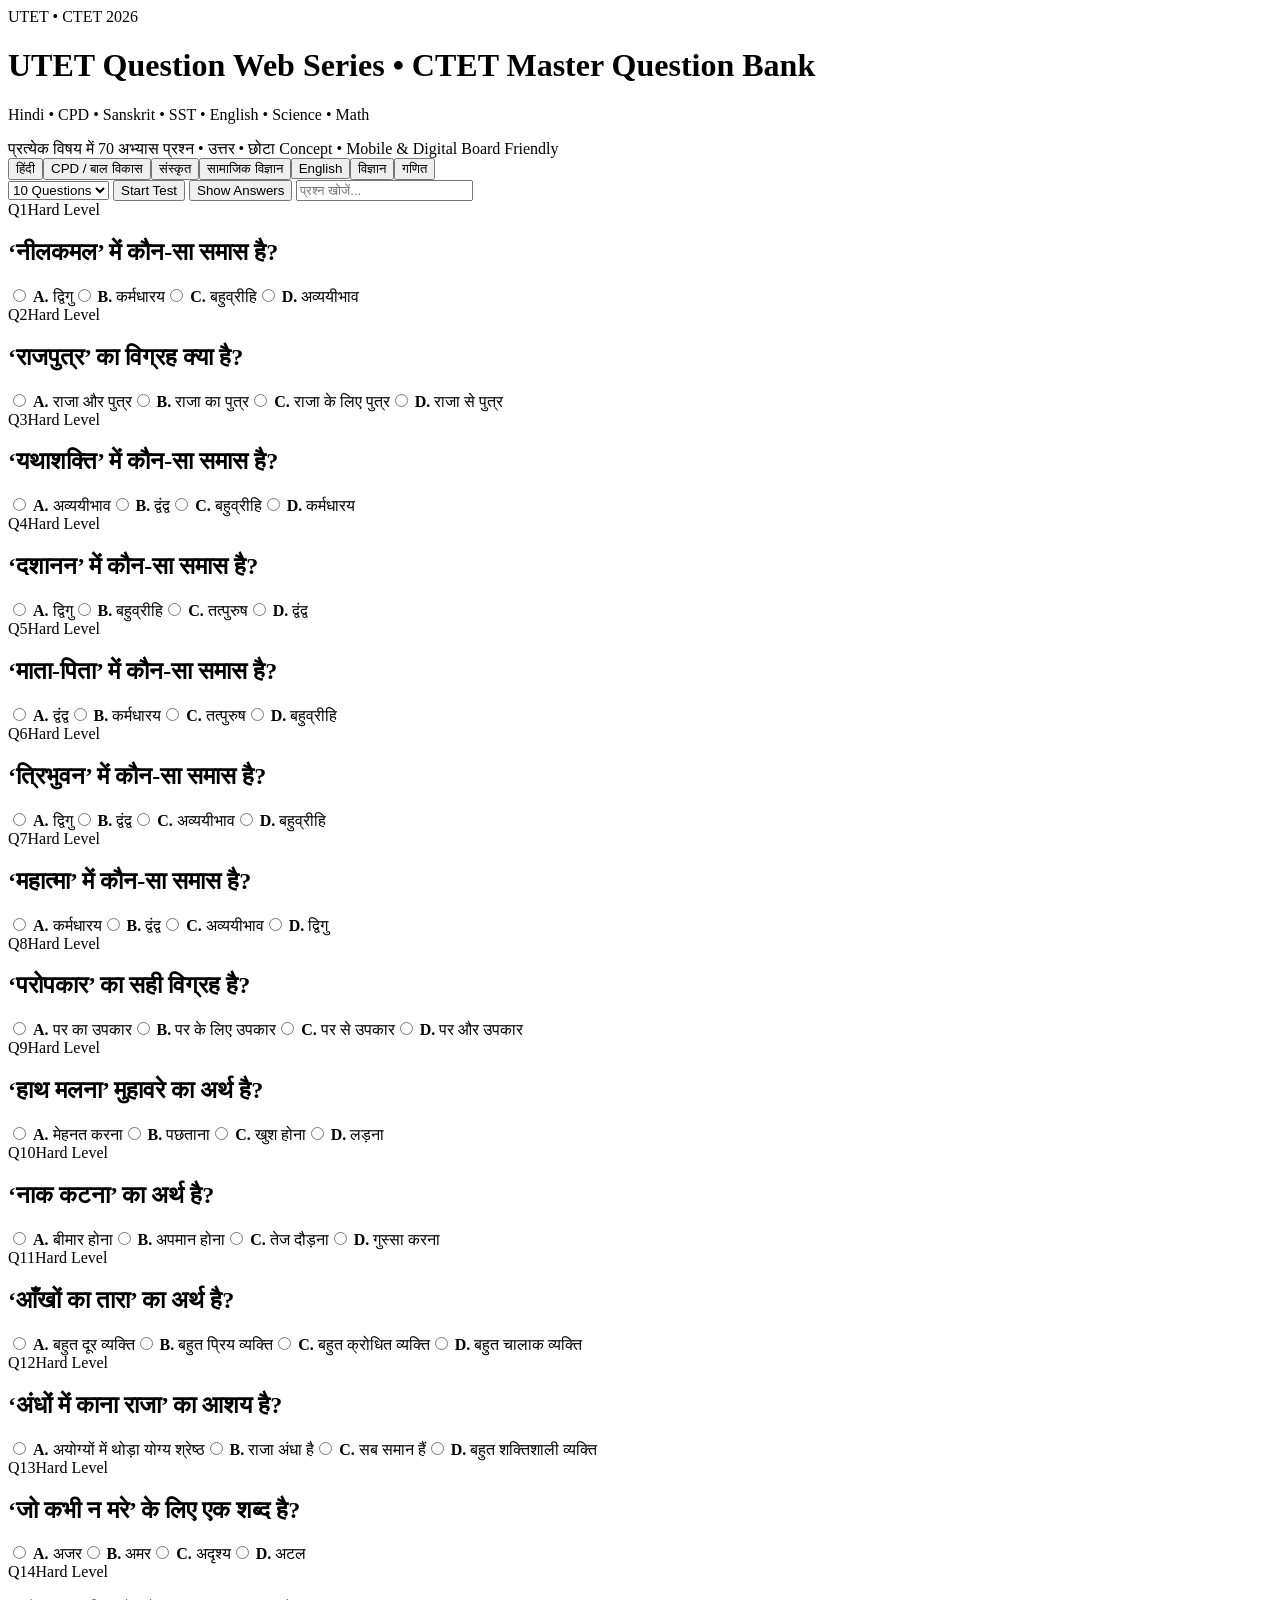
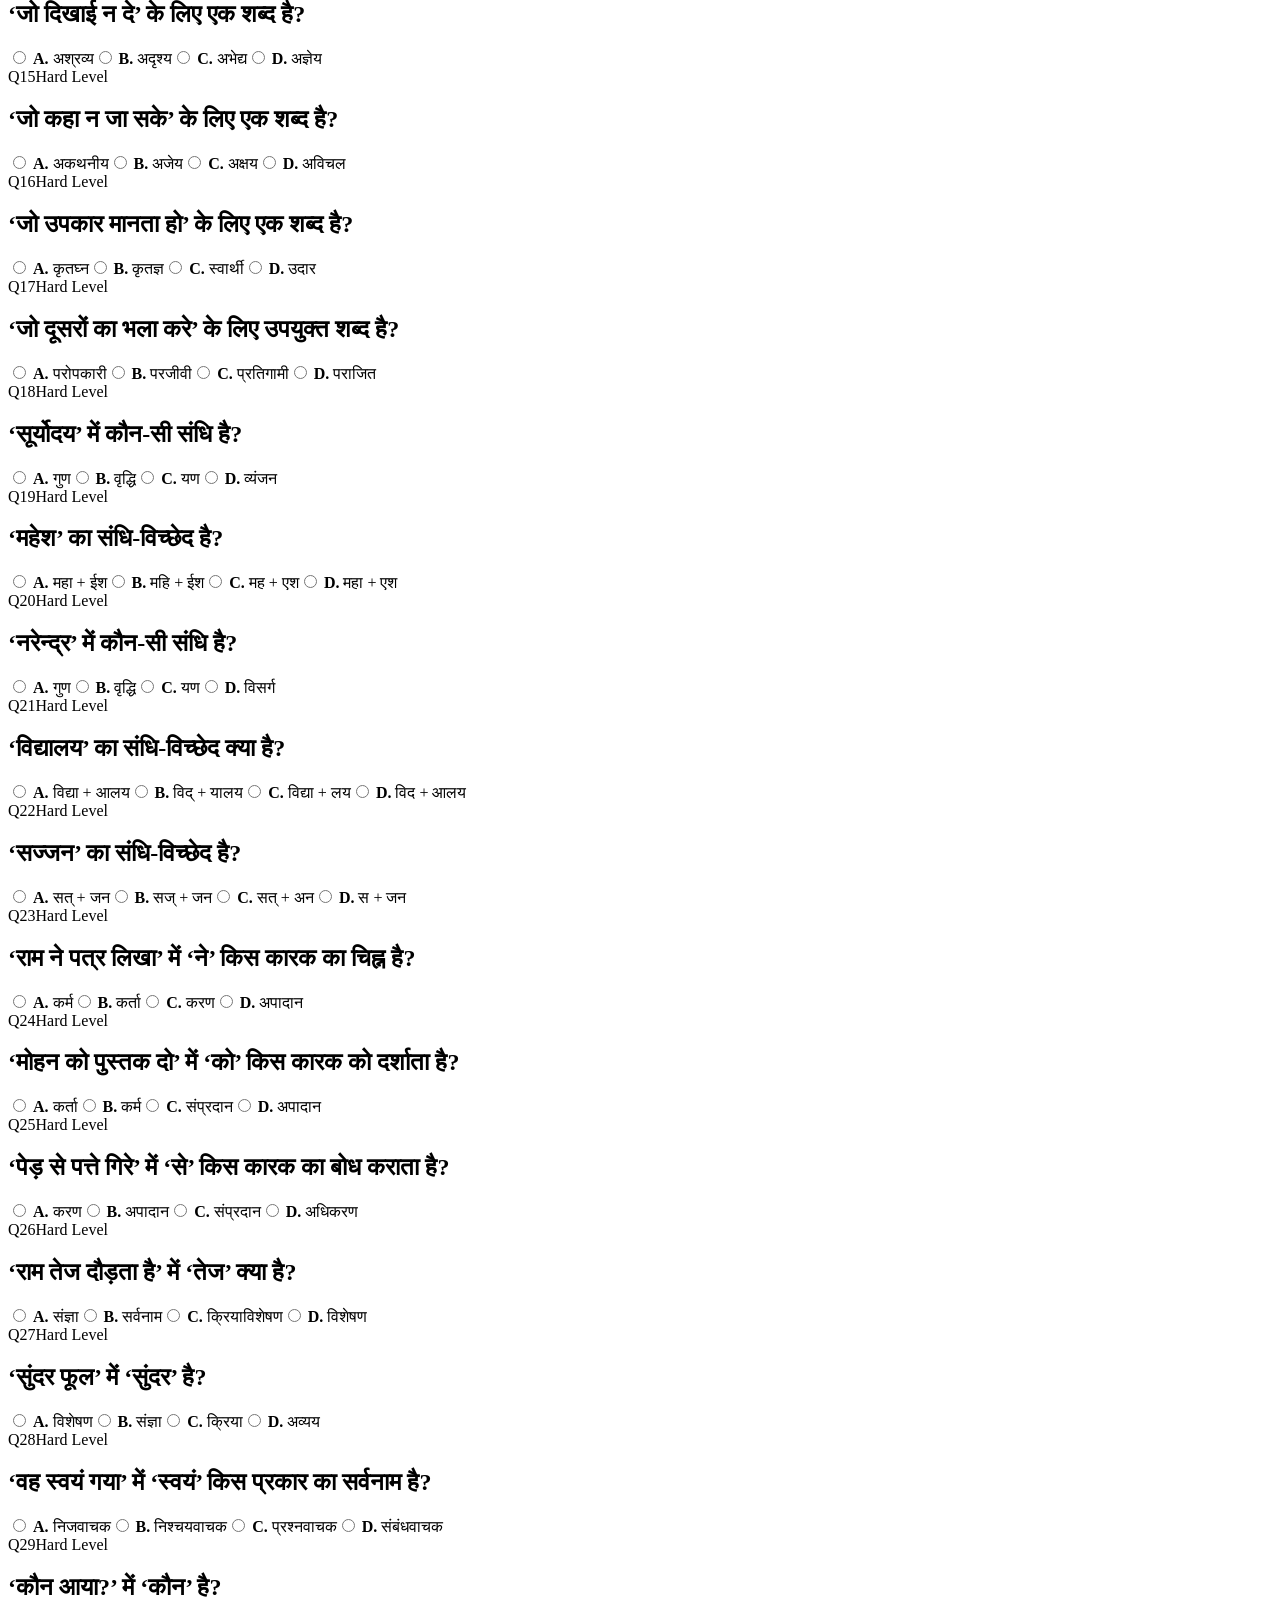
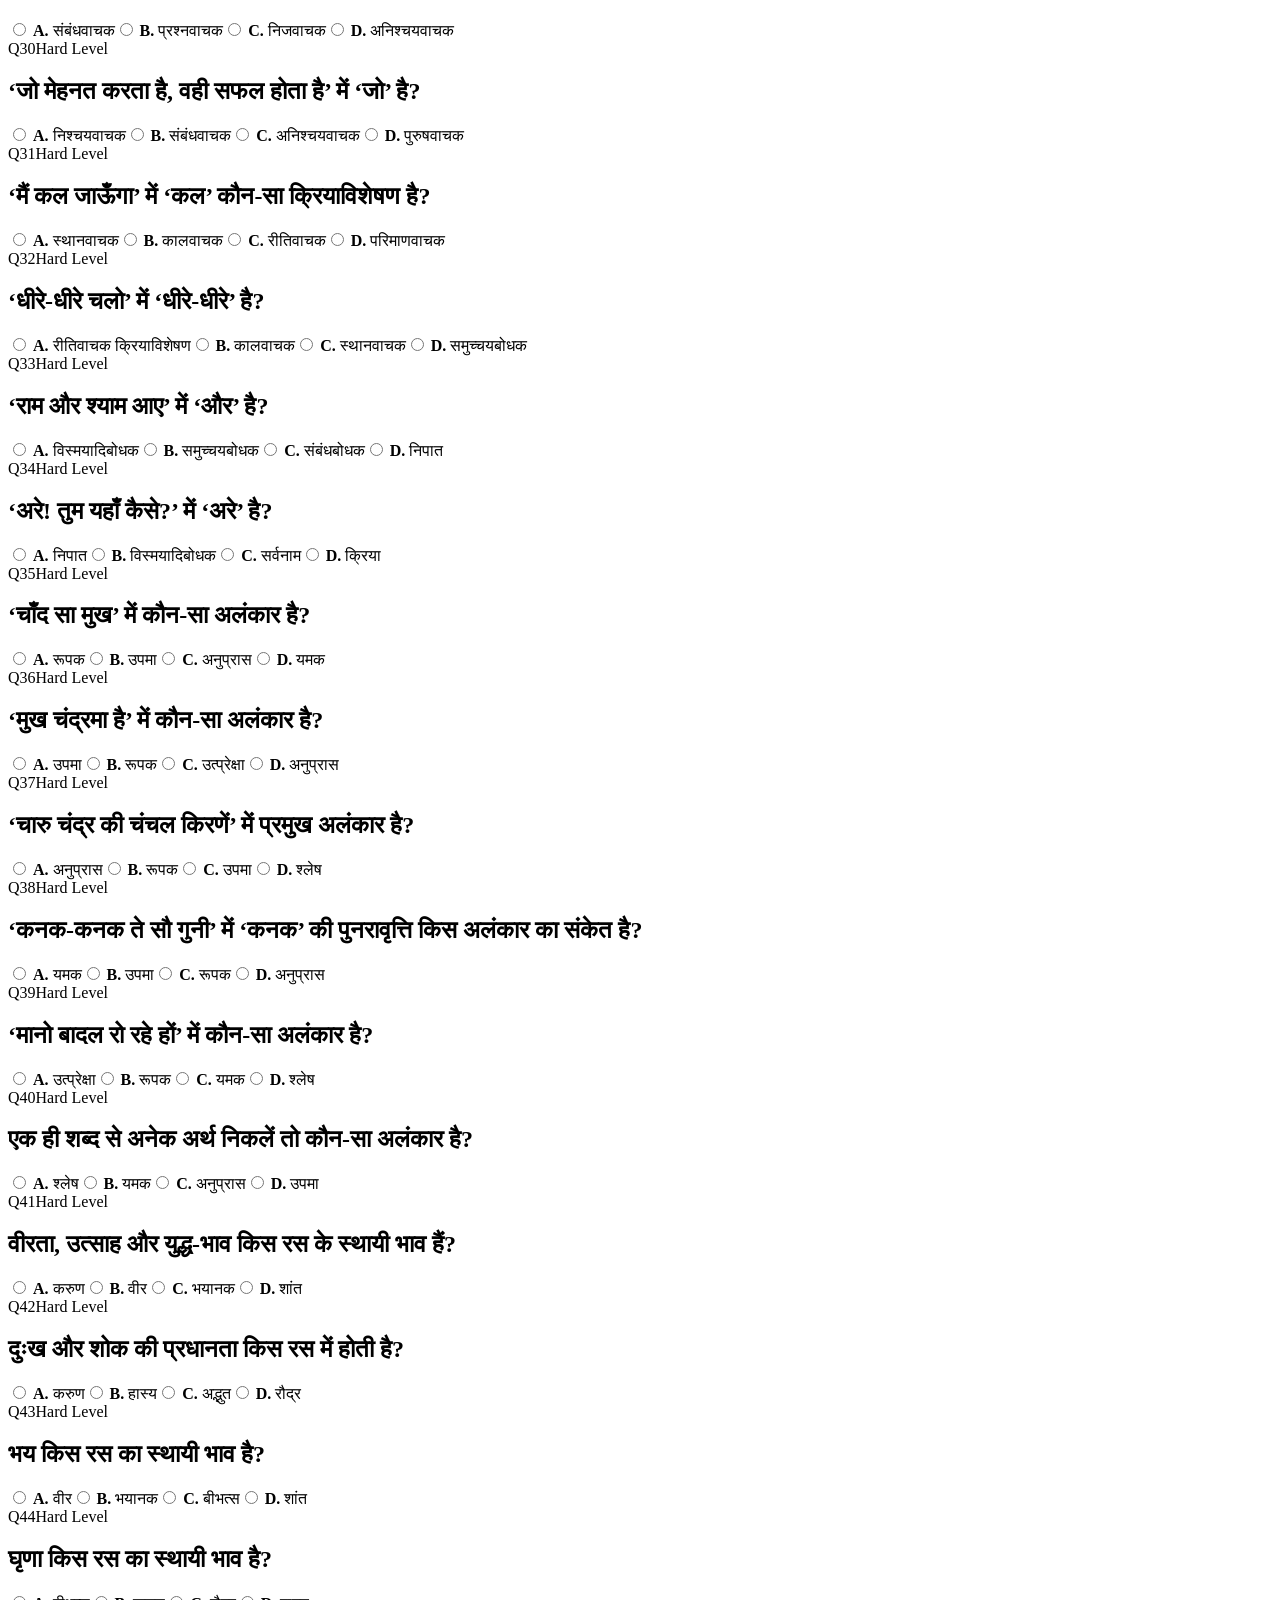
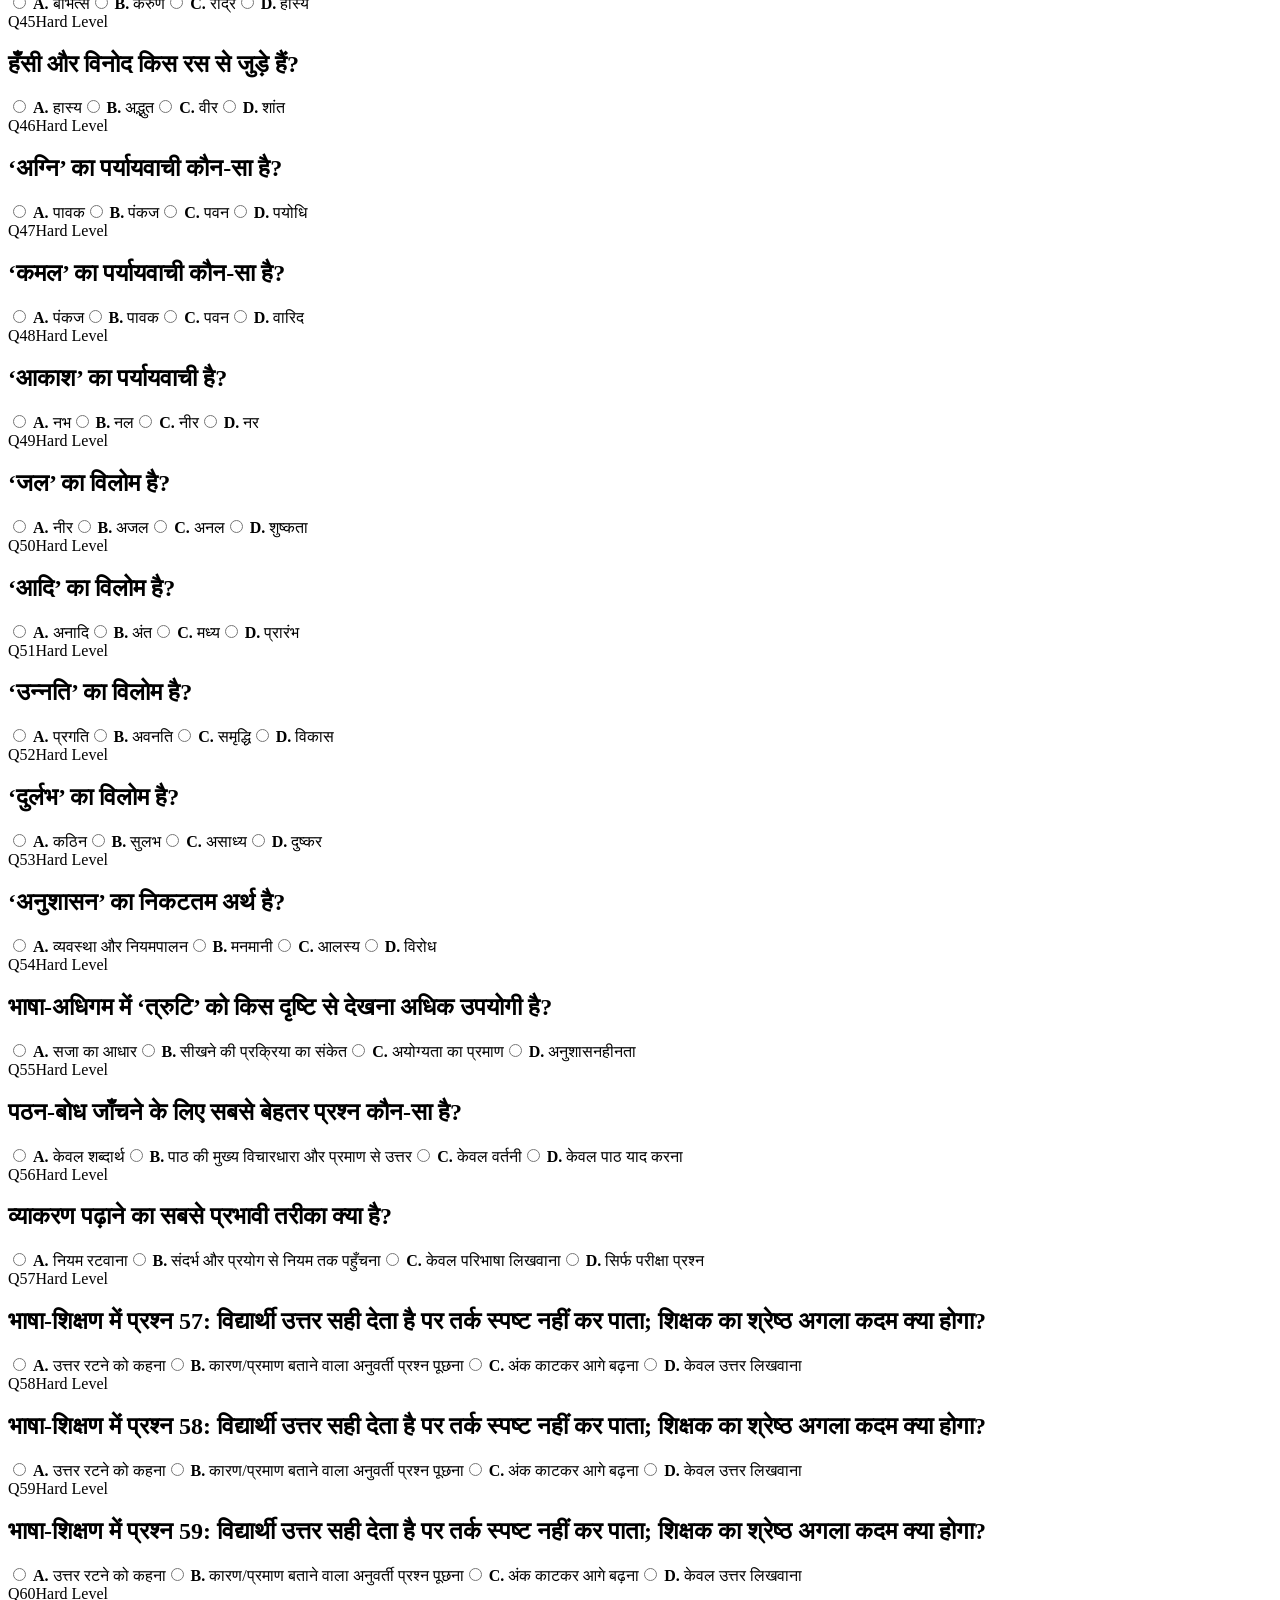
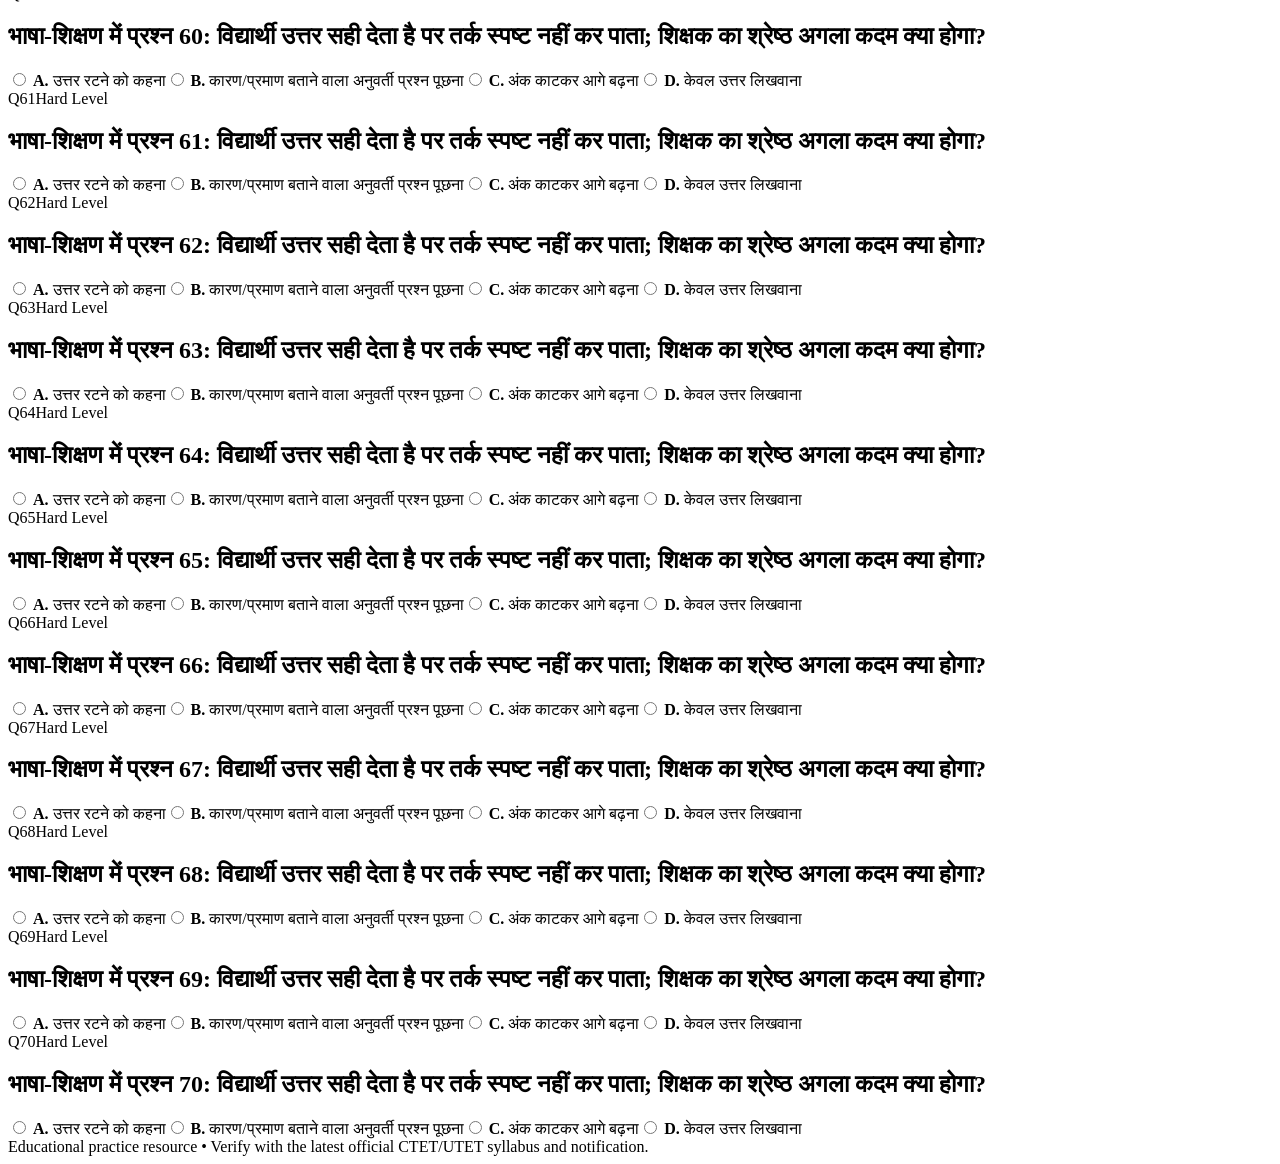
==== commit 110a1b10: "Add files via upload" ====
--- a/index.html
+++ b/index.html
@@ -3,13 +3,13 @@
 <head>
 <meta charset="utf-8">
 <meta name="viewport" content="width=device-width,initial-scale=1">
-<title>UTET • CTET Hard Level Master Question Bank</title>
+<title>UTET • CTET UTET Question Web Series • CTET Master Question Bank</title>
 <link rel="stylesheet" href="style.css">
 </head>
 <body>
 <header class="hero">
   <div class="badge">UTET • CTET 2026</div>
-  <h1>Hard Level Master Question Bank</h1>
+  <h1>UTET Question Web Series • CTET Master Question Bank</h1>
   <p>Hindi • CPD • Sanskrit • SST • English • Science • Math</p>
   <div class="hero-note">प्रत्येक विषय में 70 अभ्यास प्रश्न • उत्तर • छोटा Concept • Mobile & Digital Board Friendly</div>
 </header>
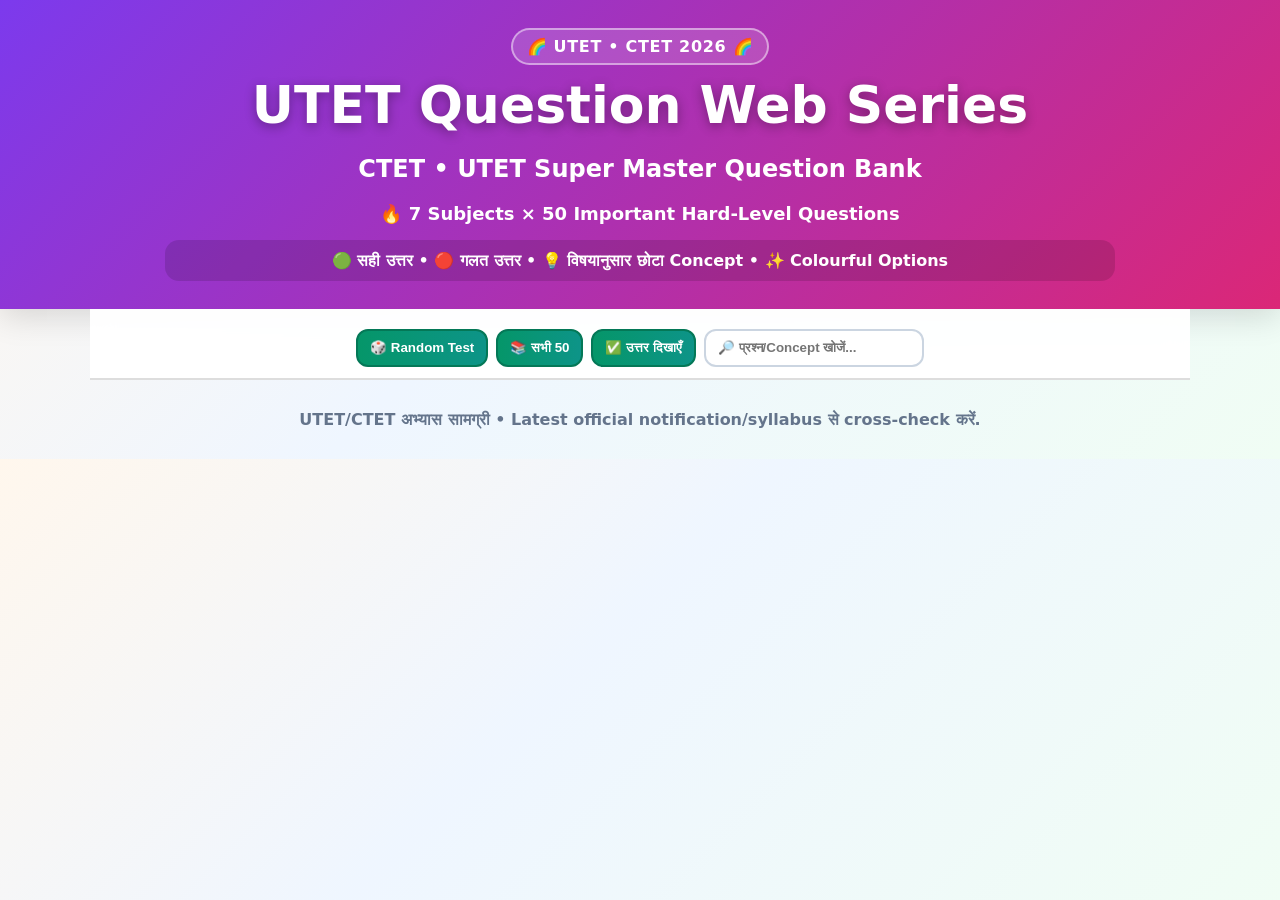
==== commit 7c514801: "Add files via upload" ====
--- a/index.html
+++ b/index.html
@@ -3,64 +3,106 @@
 <head>
 <meta charset="utf-8">
 <meta name="viewport" content="width=device-width,initial-scale=1">
-<title>UTET • CTET UTET Question Web Series • CTET Master Question Bank</title>
+<title>UTET Question Web Series • Super Master 50</title>
 <link rel="stylesheet" href="style.css">
 </head>
 <body>
 <header class="hero">
-  <div class="badge">UTET • CTET 2026</div>
-  <h1>UTET Question Web Series • CTET Master Question Bank</h1>
-  <p>Hindi • CPD • Sanskrit • SST • English • Science • Math</p>
-  <div class="hero-note">प्रत्येक विषय में 70 अभ्यास प्रश्न • उत्तर • छोटा Concept • Mobile & Digital Board Friendly</div>
+  <div class="badge">🌈 UTET • CTET 2026 🌈</div>
+  <h1>UTET Question Web Series</h1>
+  <h2>CTET • UTET Super Master Question Bank</h2>
+  <p>🔥 7 Subjects × 50 Important Hard-Level Questions</p>
+  <div class="hero-note">🟢 सही उत्तर • 🔴 गलत उत्तर • 💡 विषयानुसार छोटा Concept • ✨ Colourful Options</div>
 </header>
+
 <main>
-  <section class="controls">
-    <div class="subject-tabs" id="tabs"></div>
-    <div class="tools">
-      <select id="count"><option value="10">10 Questions</option><option value="20">20 Questions</option><option value="70">All 70</option></select>
-      <button id="start">Start Test</button>
-      <button id="showAll">Show Answers</button>
-      <input id="search" placeholder="प्रश्न खोजें...">
+<section class="controls">
+  <div class="subject-tabs" id="tabs"></div>
+  <div class="tools">
+    <button id="random">🎲 Random Test</button>
+    <button id="all">📚 सभी 50</button>
+    <button id="answers">✅ उत्तर दिखाएँ</button>
+    <input id="search" placeholder="🔎 प्रश्न/Concept खोजें...">
+  </div>
+</section>
+
+<section id="score" class="score hidden"></section>
+<section id="quiz"></section>
+</main>
+
+<footer>UTET/CTET अभ्यास सामग्री • Latest official notification/syllabus से cross-check करें.</footer>
+
+<script>
+const BANKS = {"Hindi": [{"q": "‘नीलकमल’ में कौन-सा समास है?", "options": ["द्विगु", "कर्मधारय", "बहुव्रीहि", "अव्ययीभाव"], "answer": 1, "concept": "हिंदी अवधारणा: नीला है जो कमल—विशेषण और विशेष्य का संबंध होने से कर्मधारय समास है।"}, {"q": "‘राजपुत्र’ का विग्रह क्या है?", "options": ["राजा और पुत्र", "राजा का पुत्र", "राजा के लिए पुत्र", "राजा से पुत्र"], "answer": 1, "concept": "हिंदी अवधारणा: ‘का’ संबंध-वाचक होने से यह तत्पुरुष समास है।"}, {"q": "‘यथाशक्ति’ में कौन-सा समास है?", "options": ["अव्ययीभाव", "द्वंद्व", "बहुव्रीहि", "कर्मधारय"], "answer": 0, "concept": "हिंदी अवधारणा: ‘यथा’ अव्यय के साथ बना पद अव्ययीभाव समास का उदाहरण है।"}, {"q": "‘दशानन’ में कौन-सा समास है?", "options": ["द्विगु", "बहुव्रीहि", "तत्पुरुष", "द्वंद्व"], "answer": 1, "concept": "हिंदी अवधारणा: दस आनन वाला—पद किसी अन्य व्यक्ति की विशेषता बताता है, इसलिए बहुव्रीहि।"}, {"q": "‘माता-पिता’ में कौन-सा समास है?", "options": ["द्वंद्व", "कर्मधारय", "तत्पुरुष", "बहुव्रीहि"], "answer": 0, "concept": "हिंदी अवधारणा: दो समान पदों का समुच्चय हो तो द्वंद्व समास होता है।"}, {"q": "‘त्रिभुवन’ में कौन-सा समास है?", "options": ["द्विगु", "द्वंद्व", "अव्ययीभाव", "बहुव्रीहि"], "answer": 0, "concept": "हिंदी अवधारणा: पहला पद संख्यावाचक और समस्त पद समूह का बोध कराता है, इसलिए द्विगु।"}, {"q": "‘महात्मा’ में कौन-सा समास है?", "options": ["कर्मधारय", "द्वंद्व", "अव्ययीभाव", "द्विगु"], "answer": 0, "concept": "हिंदी अवधारणा: महान आत्मा—विशेषण-विशेष्य संबंध के कारण कर्मधारय।"}, {"q": "‘परोपकार’ का सही विग्रह है?", "options": ["पर का उपकार", "पर के लिए उपकार", "पर से उपकार", "पर और उपकार"], "answer": 1, "concept": "हिंदी अवधारणा: ‘पर के लिए उपकार’ में ‘के लिए’ संबंध होने से तत्पुरुष।"}, {"q": "‘हाथ मलना’ मुहावरे का अर्थ है?", "options": ["मेहनत करना", "पछताना", "खुश होना", "लड़ना"], "answer": 1, "concept": "हिंदी अवधारणा: काम निकल जाने के बाद पछताने के अर्थ में ‘हाथ मलना’ कहा जाता है।"}, {"q": "‘नाक कटना’ का अर्थ है?", "options": ["बीमार होना", "अपमान होना", "तेज दौड़ना", "गुस्सा करना"], "answer": 1, "concept": "हिंदी अवधारणा: नाक कटना = प्रतिष्ठा/सम्मान का नष्ट होना।"}, {"q": "‘आँखों का तारा’ का अर्थ है?", "options": ["बहुत दूर व्यक्ति", "बहुत प्रिय व्यक्ति", "बहुत क्रोधित व्यक्ति", "बहुत चालाक व्यक्ति"], "answer": 1, "concept": "हिंदी अवधारणा: बहुत प्रिय व्यक्ति के लिए यह मुहावरा प्रयुक्त होता है।"}, {"q": "‘अंधों में काना राजा’ का आशय है?", "options": ["अयोग्यों में थोड़ा योग्य श्रेष्ठ", "राजा अंधा है", "सब समान हैं", "बहुत शक्तिशाली व्यक्ति"], "answer": 0, "concept": "हिंदी अवधारणा: कम योग्य लोगों के बीच अपेक्षाकृत योग्य व्यक्ति श्रेष्ठ माना जाता है।"}, {"q": "‘जो कभी न मरे’ के लिए एक शब्द है?", "options": ["अजर", "अमर", "अदृश्य", "अटल"], "answer": 1, "concept": "हिंदी अवधारणा: अमर = जो कभी न मरे।"}, {"q": "‘जो दिखाई न दे’ के लिए एक शब्द है?", "options": ["अश्रव्य", "अदृश्य", "अभेद्य", "अज्ञेय"], "answer": 1, "concept": "हिंदी अवधारणा: अदृश्य = जो दिखाई न दे।"}, {"q": "‘जो कहा न जा सके’ के लिए एक शब्द है?", "options": ["अकथनीय", "अजेय", "अक्षय", "अविचल"], "answer": 0, "concept": "हिंदी अवधारणा: अकथनीय = जिसे कहा/वर्णित न किया जा सके।"}, {"q": "‘जो उपकार मानता हो’ के लिए एक शब्द है?", "options": ["कृतघ्न", "कृतज्ञ", "स्वार्थी", "उदार"], "answer": 1, "concept": "हिंदी अवधारणा: कृतज्ञ व्यक्ति उपकार को स्वीकार करता और याद रखता है।"}, {"q": "‘जो दूसरों का भला करे’ के लिए उपयुक्त शब्द है?", "options": ["परोपकारी", "परजीवी", "प्रतिगामी", "पराजित"], "answer": 0, "concept": "हिंदी अवधारणा: परोपकारी = दूसरों के हित में काम करने वाला।"}, {"q": "‘सूर्योदय’ में कौन-सी संधि है?", "options": ["गुण", "वृद्धि", "यण", "व्यंजन"], "answer": 0, "concept": "हिंदी अवधारणा: सूर्य + उदय में अ/उ के संयोग से ‘ओ’ बनता है; यह गुण संधि है।"}, {"q": "‘महेश’ का संधि-विच्छेद है?", "options": ["महा + ईश", "महि + ईश", "मह + एश", "महा + एश"], "answer": 0, "concept": "हिंदी अवधारणा: अ + ई = ए, अतः महा + ईश = महेश।"}, {"q": "‘नरेन्द्र’ में कौन-सी संधि है?", "options": ["गुण", "वृद्धि", "यण", "विसर्ग"], "answer": 0, "concept": "हिंदी अवधारणा: नर + इन्द्र में अ + इ = ए; यह गुण संधि है।"}, {"q": "‘विद्यालय’ का संधि-विच्छेद क्या है?", "options": ["विद्या + आलय", "विद् + यालय", "विद्या + लय", "विद + आलय"], "answer": 0, "concept": "हिंदी अवधारणा: विद्या + आलय = विद्यालय; आ + आ का संयोग दीर्घ संधि का उदाहरण है।"}, {"q": "‘सज्जन’ का संधि-विच्छेद है?", "options": ["सत् + जन", "सज् + जन", "सत् + अन", "स + जन"], "answer": 0, "concept": "हिंदी अवधारणा: सत् + जन में त् का ज् में परिवर्तन होकर सज्जन बनता है।"}, {"q": "‘राम ने पत्र लिखा’ में ‘ने’ किस कारक का चिह्न है?", "options": ["कर्म", "कर्ता", "करण", "अपादान"], "answer": 1, "concept": "हिंदी अवधारणा: सकर्मक भूतकाल में कर्ता के साथ ‘ने’ का प्रयोग होता है।"}, {"q": "‘मोहन को पुस्तक दो’ में ‘को’ किस कारक को दर्शाता है?", "options": ["कर्ता", "कर्म", "संप्रदान", "अपादान"], "answer": 2, "concept": "हिंदी अवधारणा: जिसके लिए वस्तु दी जाए, वहाँ संप्रदान कारक होता है।"}, {"q": "‘पेड़ से पत्ते गिरे’ में ‘से’ किस कारक का बोध कराता है?", "options": ["करण", "अपादान", "संप्रदान", "अधिकरण"], "answer": 1, "concept": "हिंदी अवधारणा: अलग होने/गिरने के स्रोत का बोध होने से अपादान कारक है।"}, {"q": "‘राम तेज दौड़ता है’ में ‘तेज’ क्या है?", "options": ["संज्ञा", "सर्वनाम", "क्रियाविशेषण", "विशेषण"], "answer": 2, "concept": "हिंदी अवधारणा: यह ‘दौड़ता है’ क्रिया की रीति बताता है, इसलिए क्रियाविशेषण।"}, {"q": "‘सुंदर फूल’ में ‘सुंदर’ है?", "options": ["विशेषण", "संज्ञा", "क्रिया", "अव्यय"], "answer": 0, "concept": "हिंदी अवधारणा: सुंदर शब्द फूल की विशेषता बताता है।"}, {"q": "‘वह स्वयं गया’ में ‘स्वयं’ किस प्रकार का सर्वनाम है?", "options": ["निजवाचक", "निश्चयवाचक", "प्रश्नवाचक", "संबंधवाचक"], "answer": 0, "concept": "हिंदी अवधारणा: स्वयं/आप आदि निजवाचक सर्वनाम के उदाहरण हैं।"}, {"q": "‘कौन आया?’ में ‘कौन’ है?", "options": ["संबंधवाचक", "प्रश्नवाचक", "निजवाचक", "अनिश्चयवाचक"], "answer": 1, "concept": "हिंदी अवधारणा: किसी व्यक्ति के बारे में प्रश्न पूछने वाला सर्वनाम प्रश्नवाचक है।"}, {"q": "‘जो मेहनत करता है, वही सफल होता है’ में ‘जो’ है?", "options": ["निश्चयवाचक", "संबंधवाचक", "अनिश्चयवाचक", "पुरुषवाचक"], "answer": 1, "concept": "हिंदी अवधारणा: ‘जो-वही’ संबंध स्थापित करने वाला संबंधवाचक सर्वनाम है।"}, {"q": "‘मैं कल जाऊँगा’ में ‘कल’ कौन-सा क्रियाविशेषण है?", "options": ["स्थानवाचक", "कालवाचक", "रीतिवाचक", "परिमाणवाचक"], "answer": 1, "concept": "हिंदी अवधारणा: ‘कल’ समय बताता है, इसलिए कालवाचक।"}, {"q": "‘धीरे-धीरे चलो’ में ‘धीरे-धीरे’ है?", "options": ["रीतिवाचक क्रियाविशेषण", "कालवाचक", "स्थानवाचक", "समुच्चयबोधक"], "answer": 0, "concept": "हिंदी अवधारणा: क्रिया किस प्रकार हो रही है, यह बताने से रीतिवाचक है।"}, {"q": "‘राम और श्याम आए’ में ‘और’ है?", "options": ["विस्मयादिबोधक", "समुच्चयबोधक", "संबंधबोधक", "निपात"], "answer": 1, "concept": "हिंदी अवधारणा: ‘और’ दो पदों को जोड़ता है, अतः समुच्चयबोधक।"}, {"q": "‘अरे! तुम यहाँ कैसे?’ में ‘अरे’ है?", "options": ["निपात", "विस्मयादिबोधक", "सर्वनाम", "क्रिया"], "answer": 1, "concept": "हिंदी अवधारणा: अचानक भाव/आश्चर्य व्यक्त करने वाला शब्द विस्मयादिबोधक है।"}, {"q": "‘चाँद सा मुख’ में कौन-सा अलंकार है?", "options": ["रूपक", "उपमा", "अनुप्रास", "यमक"], "answer": 1, "concept": "हिंदी अवधारणा: ‘सा’ के माध्यम से तुलना होने पर उपमा अलंकार होता है।"}, {"q": "‘मुख चंद्रमा है’ में कौन-सा अलंकार है?", "options": ["उपमा", "रूपक", "उत्प्रेक्षा", "अनुप्रास"], "answer": 1, "concept": "हिंदी अवधारणा: मुख पर चंद्रमा का सीधा आरोप है; इसलिए रूपक।"}, {"q": "‘चारु चंद्र की चंचल किरणें’ में प्रमुख अलंकार है?", "options": ["अनुप्रास", "रूपक", "उपमा", "श्लेष"], "answer": 0, "concept": "हिंदी अवधारणा: ‘च’ ध्वनि की आवृत्ति से अनुप्रास अलंकार है।"}, {"q": "‘कनक-कनक ते सौ गुनी’ में ‘कनक’ की पुनरावृत्ति किस अलंकार का संकेत है?", "options": ["यमक", "उपमा", "रूपक", "अनुप्रास"], "answer": 0, "concept": "हिंदी अवधारणा: एक ही शब्द अलग अर्थों में दोहराया जाए तो यमक अलंकार होता है।"}, {"q": "‘मानो बादल रो रहे हों’ में कौन-सा अलंकार है?", "options": ["उत्प्रेक्षा", "रूपक", "यमक", "श्लेष"], "answer": 0, "concept": "हिंदी अवधारणा: ‘मानो’ से संभावना/कल्पना व्यक्त होने पर उत्प्रेक्षा मानी जाती है।"}, {"q": "एक ही शब्द से अनेक अर्थ निकलें तो कौन-सा अलंकार है?", "options": ["श्लेष", "यमक", "अनुप्रास", "उपमा"], "answer": 0, "concept": "हिंदी अवधारणा: श्लेष में एक शब्द के एकाधिक अर्थ ग्रहण होते हैं।"}, {"q": "वीरता, उत्साह और युद्ध-भाव किस रस के स्थायी भाव हैं?", "options": ["करुण", "वीर", "भयानक", "शांत"], "answer": 1, "concept": "हिंदी अवधारणा: वीर रस का स्थायी भाव उत्साह है।"}, {"q": "दुःख और शोक की प्रधानता किस रस में होती है?", "options": ["करुण", "हास्य", "अद्भुत", "रौद्र"], "answer": 0, "concept": "हिंदी अवधारणा: करुण रस का स्थायी भाव शोक है।"}, {"q": "भय किस रस का स्थायी भाव है?", "options": ["वीर", "भयानक", "बीभत्स", "शांत"], "answer": 1, "concept": "हिंदी अवधारणा: भयानक रस का स्थायी भाव भय है।"}, {"q": "घृणा किस रस का स्थायी भाव है?", "options": ["बीभत्स", "करुण", "रौद्र", "हास्य"], "answer": 0, "concept": "हिंदी अवधारणा: बीभत्स रस का स्थायी भाव जुगुप्सा/घृणा है।"}, {"q": "हँसी और विनोद किस रस से जुड़े हैं?", "options": ["हास्य", "अद्भुत", "वीर", "शांत"], "answer": 0, "concept": "हिंदी अवधारणा: हास्य रस का स्थायी भाव हास है।"}, {"q": "‘अग्नि’ का पर्यायवाची कौन-सा है?", "options": ["पावक", "पंकज", "पवन", "पयोधि"], "answer": 0, "concept": "हिंदी अवधारणा: पावक अग्नि का पर्यायवाची है।"}, {"q": "‘कमल’ का पर्यायवाची कौन-सा है?", "options": ["पंकज", "पावक", "पवन", "वारिद"], "answer": 0, "concept": "हिंदी अवधारणा: पंकज = कीचड़ में जन्मा; कमल का पर्याय।"}, {"q": "‘आकाश’ का पर्यायवाची है?", "options": ["नभ", "नल", "नीर", "नर"], "answer": 0, "concept": "हिंदी अवधारणा: नभ आकाश का पर्यायवाची है।"}, {"q": "‘जल’ का विलोम है?", "options": ["नीर", "अजल", "अनल", "शुष्कता"], "answer": 3, "concept": "हिंदी अवधारणा: जल का विपरीत अर्थ सूखापन/शुष्कता से व्यक्त होता है।"}, {"q": "‘आदि’ का विलोम है?", "options": ["अनादि", "अंत", "मध्य", "प्रारंभ"], "answer": 1, "concept": "हिंदी अवधारणा: आदि = शुरुआत; अंत = समाप्ति।"}], "CPD": [{"q": "एक समावेशी कक्षा में शिक्षक को सबसे पहले क्या करना चाहिए?", "options": ["सभी को एक जैसा कार्य देना", "सीखने की विविधताओं को पहचानकर लचीली रणनीति बनाना", "कम प्रदर्शन करने वालों को अलग बैठाना", "केवल तेज छात्रों पर ध्यान देना"], "answer": 1, "concept": "CPD अवधारणा: समावेशी शिक्षा में विविधता को स्वीकार कर शिक्षण में आवश्यक अनुकूलन किया जाता है।"}, {"q": "निर्माणात्मक आकलन का मुख्य उद्देश्य क्या है?", "options": ["केवल अंतिम अंक देना", "सीखने के दौरान सुधार के लिए प्रमाण जुटाना", "रैंक बनाना", "दंड देना"], "answer": 1, "concept": "CPD अवधारणा: Formative assessment का उद्देश्य सीखने की प्रक्रिया में समय रहते feedback देकर सुधार करना है।"}, {"q": "विद्यार्थी बार-बार गणित में एक ही प्रकार की गलती करे तो शिक्षक का बेहतर कदम क्या है?", "options": ["उसे कमजोर घोषित करना", "त्रुटि का निदान कर रणनीति बदलना", "अधिक गृहकार्य देना", "उत्तर बता देना"], "answer": 1, "concept": "CPD अवधारणा: निदानात्मक दृष्टिकोण गलती के कारण को खोजकर उपयुक्त हस्तक्षेप करता है।"}, {"q": "बाल-केंद्रित शिक्षण में शिक्षक की भूमिका अधिकतर क्या होती है?", "options": ["एकमात्र व्याख्याता", "सुविधादाता और मार्गदर्शक", "केवल परीक्षक", "अनुशासन अधिकारी"], "answer": 1, "concept": "CPD अवधारणा: बाल-केंद्रित कक्षा में विद्यार्थी सक्रिय रहते हैं और शिक्षक सीखने को scaffold करता है।"}, {"q": "उच्च-स्तरीय चिंतन का सबसे अच्छा संकेत कौन-सा है?", "options": ["परिभाषा दोहराना", "नए संदर्भ में अवधारणा लागू कर कारण देना", "शब्द याद करना", "एक पंक्ति लिखना"], "answer": 1, "concept": "CPD अवधारणा: Application, analysis और justification उच्च-स्तरीय सोच के संकेत हैं।"}, {"q": "एक समावेशी कक्षा में शिक्षक को सबसे पहले क्या करना चाहिए? (Hard-level practice item 6)", "options": ["सभी को एक जैसा कार्य देना", "सीखने की विविधताओं को पहचानकर लचीली रणनीति बनाना", "कम प्रदर्शन करने वालों को अलग बैठाना", "केवल तेज छात्रों पर ध्यान देना"], "answer": 1, "concept": "CPD अवधारणा: समावेशी शिक्षा में विविधता को स्वीकार कर शिक्षण में आवश्यक अनुकूलन किया जाता है।"}, {"q": "निर्माणात्मक आकलन का मुख्य उद्देश्य क्या है? (Hard-level practice item 7)", "options": ["केवल अंतिम अंक देना", "सीखने के दौरान सुधार के लिए प्रमाण जुटाना", "रैंक बनाना", "दंड देना"], "answer": 1, "concept": "CPD अवधारणा: Formative assessment का उद्देश्य सीखने की प्रक्रिया में समय रहते feedback देकर सुधार करना है।"}, {"q": "विद्यार्थी बार-बार गणित में एक ही प्रकार की गलती करे तो शिक्षक का बेहतर कदम क्या है? (Hard-level practice item 8)", "options": ["उसे कमजोर घोषित करना", "त्रुटि का निदान कर रणनीति बदलना", "अधिक गृहकार्य देना", "उत्तर बता देना"], "answer": 1, "concept": "CPD अवधारणा: निदानात्मक दृष्टिकोण गलती के कारण को खोजकर उपयुक्त हस्तक्षेप करता है।"}, {"q": "बाल-केंद्रित शिक्षण में शिक्षक की भूमिका अधिकतर क्या होती है? (Hard-level practice item 9)", "options": ["एकमात्र व्याख्याता", "सुविधादाता और मार्गदर्शक", "केवल परीक्षक", "अनुशासन अधिकारी"], "answer": 1, "concept": "CPD अवधारणा: बाल-केंद्रित कक्षा में विद्यार्थी सक्रिय रहते हैं और शिक्षक सीखने को scaffold करता है।"}, {"q": "उच्च-स्तरीय चिंतन का सबसे अच्छा संकेत कौन-सा है? (Hard-level practice item 10)", "options": ["परिभाषा दोहराना", "नए संदर्भ में अवधारणा लागू कर कारण देना", "शब्द याद करना", "एक पंक्ति लिखना"], "answer": 1, "concept": "CPD अवधारणा: Application, analysis और justification उच्च-स्तरीय सोच के संकेत हैं।"}, {"q": "एक समावेशी कक्षा में शिक्षक को सबसे पहले क्या करना चाहिए? (Hard-level practice item 11)", "options": ["सभी को एक जैसा कार्य देना", "सीखने की विविधताओं को पहचानकर लचीली रणनीति बनाना", "कम प्रदर्शन करने वालों को अलग बैठाना", "केवल तेज छात्रों पर ध्यान देना"], "answer": 1, "concept": "CPD अवधारणा: समावेशी शिक्षा में विविधता को स्वीकार कर शिक्षण में आवश्यक अनुकूलन किया जाता है।"}, {"q": "निर्माणात्मक आकलन का मुख्य उद्देश्य क्या है? (Hard-level practice item 12)", "options": ["केवल अंतिम अंक देना", "सीखने के दौरान सुधार के लिए प्रमाण जुटाना", "रैंक बनाना", "दंड देना"], "answer": 1, "concept": "CPD अवधारणा: Formative assessment का उद्देश्य सीखने की प्रक्रिया में समय रहते feedback देकर सुधार करना है।"}, {"q": "विद्यार्थी बार-बार गणित में एक ही प्रकार की गलती करे तो शिक्षक का बेहतर कदम क्या है? (Hard-level practice item 13)", "options": ["उसे कमजोर घोषित करना", "त्रुटि का निदान कर रणनीति बदलना", "अधिक गृहकार्य देना", "उत्तर बता देना"], "answer": 1, "concept": "CPD अवधारणा: निदानात्मक दृष्टिकोण गलती के कारण को खोजकर उपयुक्त हस्तक्षेप करता है।"}, {"q": "बाल-केंद्रित शिक्षण में शिक्षक की भूमिका अधिकतर क्या होती है? (Hard-level practice item 14)", "options": ["एकमात्र व्याख्याता", "सुविधादाता और मार्गदर्शक", "केवल परीक्षक", "अनुशासन अधिकारी"], "answer": 1, "concept": "CPD अवधारणा: बाल-केंद्रित कक्षा में विद्यार्थी सक्रिय रहते हैं और शिक्षक सीखने को scaffold करता है।"}, {"q": "उच्च-स्तरीय चिंतन का सबसे अच्छा संकेत कौन-सा है? (Hard-level practice item 15)", "options": ["परिभाषा दोहराना", "नए संदर्भ में अवधारणा लागू कर कारण देना", "शब्द याद करना", "एक पंक्ति लिखना"], "answer": 1, "concept": "CPD अवधारणा: Application, analysis और justification उच्च-स्तरीय सोच के संकेत हैं।"}, {"q": "एक समावेशी कक्षा में शिक्षक को सबसे पहले क्या करना चाहिए? (Hard-level practice item 16)", "options": ["सभी को एक जैसा कार्य देना", "सीखने की विविधताओं को पहचानकर लचीली रणनीति बनाना", "कम प्रदर्शन करने वालों को अलग बैठाना", "केवल तेज छात्रों पर ध्यान देना"], "answer": 1, "concept": "CPD अवधारणा: समावेशी शिक्षा में विविधता को स्वीकार कर शिक्षण में आवश्यक अनुकूलन किया जाता है।"}, {"q": "निर्माणात्मक आकलन का मुख्य उद्देश्य क्या है? (Hard-level practice item 17)", "options": ["केवल अंतिम अंक देना", "सीखने के दौरान सुधार के लिए प्रमाण जुटाना", "रैंक बनाना", "दंड देना"], "answer": 1, "concept": "CPD अवधारणा: Formative assessment का उद्देश्य सीखने की प्रक्रिया में समय रहते feedback देकर सुधार करना है।"}, {"q": "विद्यार्थी बार-बार गणित में एक ही प्रकार की गलती करे तो शिक्षक का बेहतर कदम क्या है? (Hard-level practice item 18)", "options": ["उसे कमजोर घोषित करना", "त्रुटि का निदान कर रणनीति बदलना", "अधिक गृहकार्य देना", "उत्तर बता देना"], "answer": 1, "concept": "CPD अवधारणा: निदानात्मक दृष्टिकोण गलती के कारण को खोजकर उपयुक्त हस्तक्षेप करता है।"}, {"q": "बाल-केंद्रित शिक्षण में शिक्षक की भूमिका अधिकतर क्या होती है? (Hard-level practice item 19)", "options": ["एकमात्र व्याख्याता", "सुविधादाता और मार्गदर्शक", "केवल परीक्षक", "अनुशासन अधिकारी"], "answer": 1, "concept": "CPD अवधारणा: बाल-केंद्रित कक्षा में विद्यार्थी सक्रिय रहते हैं और शिक्षक सीखने को scaffold करता है।"}, {"q": "उच्च-स्तरीय चिंतन का सबसे अच्छा संकेत कौन-सा है? (Hard-level practice item 20)", "options": ["परिभाषा दोहराना", "नए संदर्भ में अवधारणा लागू कर कारण देना", "शब्द याद करना", "एक पंक्ति लिखना"], "answer": 1, "concept": "CPD अवधारणा: Application, analysis और justification उच्च-स्तरीय सोच के संकेत हैं।"}, {"q": "एक समावेशी कक्षा में शिक्षक को सबसे पहले क्या करना चाहिए? (Hard-level practice item 21)", "options": ["सभी को एक जैसा कार्य देना", "सीखने की विविधताओं को पहचानकर लचीली रणनीति बनाना", "कम प्रदर्शन करने वालों को अलग बैठाना", "केवल तेज छात्रों पर ध्यान देना"], "answer": 1, "concept": "CPD अवधारणा: समावेशी शिक्षा में विविधता को स्वीकार कर शिक्षण में आवश्यक अनुकूलन किया जाता है।"}, {"q": "निर्माणात्मक आकलन का मुख्य उद्देश्य क्या है? (Hard-level practice item 22)", "options": ["केवल अंतिम अंक देना", "सीखने के दौरान सुधार के लिए प्रमाण जुटाना", "रैंक बनाना", "दंड देना"], "answer": 1, "concept": "CPD अवधारणा: Formative assessment का उद्देश्य सीखने की प्रक्रिया में समय रहते feedback देकर सुधार करना है।"}, {"q": "विद्यार्थी बार-बार गणित में एक ही प्रकार की गलती करे तो शिक्षक का बेहतर कदम क्या है? (Hard-level practice item 23)", "options": ["उसे कमजोर घोषित करना", "त्रुटि का निदान कर रणनीति बदलना", "अधिक गृहकार्य देना", "उत्तर बता देना"], "answer": 1, "concept": "CPD अवधारणा: निदानात्मक दृष्टिकोण गलती के कारण को खोजकर उपयुक्त हस्तक्षेप करता है।"}, {"q": "बाल-केंद्रित शिक्षण में शिक्षक की भूमिका अधिकतर क्या होती है? (Hard-level practice item 24)", "options": ["एकमात्र व्याख्याता", "सुविधादाता और मार्गदर्शक", "केवल परीक्षक", "अनुशासन अधिकारी"], "answer": 1, "concept": "CPD अवधारणा: बाल-केंद्रित कक्षा में विद्यार्थी सक्रिय रहते हैं और शिक्षक सीखने को scaffold करता है।"}, {"q": "उच्च-स्तरीय चिंतन का सबसे अच्छा संकेत कौन-सा है? (Hard-level practice item 25)", "options": ["परिभाषा दोहराना", "नए संदर्भ में अवधारणा लागू कर कारण देना", "शब्द याद करना", "एक पंक्ति लिखना"], "answer": 1, "concept": "CPD अवधारणा: Application, analysis और justification उच्च-स्तरीय सोच के संकेत हैं।"}, {"q": "एक समावेशी कक्षा में शिक्षक को सबसे पहले क्या करना चाहिए? (Hard-level practice item 26)", "options": ["सभी को एक जैसा कार्य देना", "सीखने की विविधताओं को पहचानकर लचीली रणनीति बनाना", "कम प्रदर्शन करने वालों को अलग बैठाना", "केवल तेज छात्रों पर ध्यान देना"], "answer": 1, "concept": "CPD अवधारणा: समावेशी शिक्षा में विविधता को स्वीकार कर शिक्षण में आवश्यक अनुकूलन किया जाता है।"}, {"q": "निर्माणात्मक आकलन का मुख्य उद्देश्य क्या है? (Hard-level practice item 27)", "options": ["केवल अंतिम अंक देना", "सीखने के दौरान सुधार के लिए प्रमाण जुटाना", "रैंक बनाना", "दंड देना"], "answer": 1, "concept": "CPD अवधारणा: Formative assessment का उद्देश्य सीखने की प्रक्रिया में समय रहते feedback देकर सुधार करना है।"}, {"q": "विद्यार्थी बार-बार गणित में एक ही प्रकार की गलती करे तो शिक्षक का बेहतर कदम क्या है? (Hard-level practice item 28)", "options": ["उसे कमजोर घोषित करना", "त्रुटि का निदान कर रणनीति बदलना", "अधिक गृहकार्य देना", "उत्तर बता देना"], "answer": 1, "concept": "CPD अवधारणा: निदानात्मक दृष्टिकोण गलती के कारण को खोजकर उपयुक्त हस्तक्षेप करता है।"}, {"q": "बाल-केंद्रित शिक्षण में शिक्षक की भूमिका अधिकतर क्या होती है? (Hard-level practice item 29)", "options": ["एकमात्र व्याख्याता", "सुविधादाता और मार्गदर्शक", "केवल परीक्षक", "अनुशासन अधिकारी"], "answer": 1, "concept": "CPD अवधारणा: बाल-केंद्रित कक्षा में विद्यार्थी सक्रिय रहते हैं और शिक्षक सीखने को scaffold करता है।"}, {"q": "उच्च-स्तरीय चिंतन का सबसे अच्छा संकेत कौन-सा है? (Hard-level practice item 30)", "options": ["परिभाषा दोहराना", "नए संदर्भ में अवधारणा लागू कर कारण देना", "शब्द याद करना", "एक पंक्ति लिखना"], "answer": 1, "concept": "CPD अवधारणा: Application, analysis और justification उच्च-स्तरीय सोच के संकेत हैं।"}, {"q": "एक समावेशी कक्षा में शिक्षक को सबसे पहले क्या करना चाहिए? (Hard-level practice item 31)", "options": ["सभी को एक जैसा कार्य देना", "सीखने की विविधताओं को पहचानकर लचीली रणनीति बनाना", "कम प्रदर्शन करने वालों को अलग बैठाना", "केवल तेज छात्रों पर ध्यान देना"], "answer": 1, "concept": "CPD अवधारणा: समावेशी शिक्षा में विविधता को स्वीकार कर शिक्षण में आवश्यक अनुकूलन किया जाता है।"}, {"q": "निर्माणात्मक आकलन का मुख्य उद्देश्य क्या है? (Hard-level practice item 32)", "options": ["केवल अंतिम अंक देना", "सीखने के दौरान सुधार के लिए प्रमाण जुटाना", "रैंक बनाना", "दंड देना"], "answer": 1, "concept": "CPD अवधारणा: Formative assessment का उद्देश्य सीखने की प्रक्रिया में समय रहते feedback देकर सुधार करना है।"}, {"q": "विद्यार्थी बार-बार गणित में एक ही प्रकार की गलती करे तो शिक्षक का बेहतर कदम क्या है? (Hard-level practice item 33)", "options": ["उसे कमजोर घोषित करना", "त्रुटि का निदान कर रणनीति बदलना", "अधिक गृहकार्य देना", "उत्तर बता देना"], "answer": 1, "concept": "CPD अवधारणा: निदानात्मक दृष्टिकोण गलती के कारण को खोजकर उपयुक्त हस्तक्षेप करता है।"}, {"q": "बाल-केंद्रित शिक्षण में शिक्षक की भूमिका अधिकतर क्या होती है? (Hard-level practice item 34)", "options": ["एकमात्र व्याख्याता", "सुविधादाता और मार्गदर्शक", "केवल परीक्षक", "अनुशासन अधिकारी"], "answer": 1, "concept": "CPD अवधारणा: बाल-केंद्रित कक्षा में विद्यार्थी सक्रिय रहते हैं और शिक्षक सीखने को scaffold करता है।"}, {"q": "उच्च-स्तरीय चिंतन का सबसे अच्छा संकेत कौन-सा है? (Hard-level practice item 35)", "options": ["परिभाषा दोहराना", "नए संदर्भ में अवधारणा लागू कर कारण देना", "शब्द याद करना", "एक पंक्ति लिखना"], "answer": 1, "concept": "CPD अवधारणा: Application, analysis और justification उच्च-स्तरीय सोच के संकेत हैं।"}, {"q": "एक समावेशी कक्षा में शिक्षक को सबसे पहले क्या करना चाहिए? (Hard-level practice item 36)", "options": ["सभी को एक जैसा कार्य देना", "सीखने की विविधताओं को पहचानकर लचीली रणनीति बनाना", "कम प्रदर्शन करने वालों को अलग बैठाना", "केवल तेज छात्रों पर ध्यान देना"], "answer": 1, "concept": "CPD अवधारणा: समावेशी शिक्षा में विविधता को स्वीकार कर शिक्षण में आवश्यक अनुकूलन किया जाता है।"}, {"q": "निर्माणात्मक आकलन का मुख्य उद्देश्य क्या है? (Hard-level practice item 37)", "options": ["केवल अंतिम अंक देना", "सीखने के दौरान सुधार के लिए प्रमाण जुटाना", "रैंक बनाना", "दंड देना"], "answer": 1, "concept": "CPD अवधारणा: Formative assessment का उद्देश्य सीखने की प्रक्रिया में समय रहते feedback देकर सुधार करना है।"}, {"q": "विद्यार्थी बार-बार गणित में एक ही प्रकार की गलती करे तो शिक्षक का बेहतर कदम क्या है? (Hard-level practice item 38)", "options": ["उसे कमजोर घोषित करना", "त्रुटि का निदान कर रणनीति बदलना", "अधिक गृहकार्य देना", "उत्तर बता देना"], "answer": 1, "concept": "CPD अवधारणा: निदानात्मक दृष्टिकोण गलती के कारण को खोजकर उपयुक्त हस्तक्षेप करता है।"}, {"q": "बाल-केंद्रित शिक्षण में शिक्षक की भूमिका अधिकतर क्या होती है? (Hard-level practice item 39)", "options": ["एकमात्र व्याख्याता", "सुविधादाता और मार्गदर्शक", "केवल परीक्षक", "अनुशासन अधिकारी"], "answer": 1, "concept": "CPD अवधारणा: बाल-केंद्रित कक्षा में विद्यार्थी सक्रिय रहते हैं और शिक्षक सीखने को scaffold करता है।"}, {"q": "उच्च-स्तरीय चिंतन का सबसे अच्छा संकेत कौन-सा है? (Hard-level practice item 40)", "options": ["परिभाषा दोहराना", "नए संदर्भ में अवधारणा लागू कर कारण देना", "शब्द याद करना", "एक पंक्ति लिखना"], "answer": 1, "concept": "CPD अवधारणा: Application, analysis और justification उच्च-स्तरीय सोच के संकेत हैं।"}, {"q": "एक समावेशी कक्षा में शिक्षक को सबसे पहले क्या करना चाहिए? (Hard-level practice item 41)", "options": ["सभी को एक जैसा कार्य देना", "सीखने की विविधताओं को पहचानकर लचीली रणनीति बनाना", "कम प्रदर्शन करने वालों को अलग बैठाना", "केवल तेज छात्रों पर ध्यान देना"], "answer": 1, "concept": "CPD अवधारणा: समावेशी शिक्षा में विविधता को स्वीकार कर शिक्षण में आवश्यक अनुकूलन किया जाता है।"}, {"q": "निर्माणात्मक आकलन का मुख्य उद्देश्य क्या है? (Hard-level practice item 42)", "options": ["केवल अंतिम अंक देना", "सीखने के दौरान सुधार के लिए प्रमाण जुटाना", "रैंक बनाना", "दंड देना"], "answer": 1, "concept": "CPD अवधारणा: Formative assessment का उद्देश्य सीखने की प्रक्रिया में समय रहते feedback देकर सुधार करना है।"}, {"q": "विद्यार्थी बार-बार गणित में एक ही प्रकार की गलती करे तो शिक्षक का बेहतर कदम क्या है? (Hard-level practice item 43)", "options": ["उसे कमजोर घोषित करना", "त्रुटि का निदान कर रणनीति बदलना", "अधिक गृहकार्य देना", "उत्तर बता देना"], "answer": 1, "concept": "CPD अवधारणा: निदानात्मक दृष्टिकोण गलती के कारण को खोजकर उपयुक्त हस्तक्षेप करता है।"}, {"q": "बाल-केंद्रित शिक्षण में शिक्षक की भूमिका अधिकतर क्या होती है? (Hard-level practice item 44)", "options": ["एकमात्र व्याख्याता", "सुविधादाता और मार्गदर्शक", "केवल परीक्षक", "अनुशासन अधिकारी"], "answer": 1, "concept": "CPD अवधारणा: बाल-केंद्रित कक्षा में विद्यार्थी सक्रिय रहते हैं और शिक्षक सीखने को scaffold करता है।"}, {"q": "उच्च-स्तरीय चिंतन का सबसे अच्छा संकेत कौन-सा है? (Hard-level practice item 45)", "options": ["परिभाषा दोहराना", "नए संदर्भ में अवधारणा लागू कर कारण देना", "शब्द याद करना", "एक पंक्ति लिखना"], "answer": 1, "concept": "CPD अवधारणा: Application, analysis और justification उच्च-स्तरीय सोच के संकेत हैं।"}, {"q": "एक समावेशी कक्षा में शिक्षक को सबसे पहले क्या करना चाहिए? (Hard-level practice item 46)", "options": ["सभी को एक जैसा कार्य देना", "सीखने की विविधताओं को पहचानकर लचीली रणनीति बनाना", "कम प्रदर्शन करने वालों को अलग बैठाना", "केवल तेज छात्रों पर ध्यान देना"], "answer": 1, "concept": "CPD अवधारणा: समावेशी शिक्षा में विविधता को स्वीकार कर शिक्षण में आवश्यक अनुकूलन किया जाता है।"}, {"q": "निर्माणात्मक आकलन का मुख्य उद्देश्य क्या है? (Hard-level practice item 47)", "options": ["केवल अंतिम अंक देना", "सीखने के दौरान सुधार के लिए प्रमाण जुटाना", "रैंक बनाना", "दंड देना"], "answer": 1, "concept": "CPD अवधारणा: Formative assessment का उद्देश्य सीखने की प्रक्रिया में समय रहते feedback देकर सुधार करना है।"}, {"q": "विद्यार्थी बार-बार गणित में एक ही प्रकार की गलती करे तो शिक्षक का बेहतर कदम क्या है? (Hard-level practice item 48)", "options": ["उसे कमजोर घोषित करना", "त्रुटि का निदान कर रणनीति बदलना", "अधिक गृहकार्य देना", "उत्तर बता देना"], "answer": 1, "concept": "CPD अवधारणा: निदानात्मक दृष्टिकोण गलती के कारण को खोजकर उपयुक्त हस्तक्षेप करता है।"}, {"q": "बाल-केंद्रित शिक्षण में शिक्षक की भूमिका अधिकतर क्या होती है? (Hard-level practice item 49)", "options": ["एकमात्र व्याख्याता", "सुविधादाता और मार्गदर्शक", "केवल परीक्षक", "अनुशासन अधिकारी"], "answer": 1, "concept": "CPD अवधारणा: बाल-केंद्रित कक्षा में विद्यार्थी सक्रिय रहते हैं और शिक्षक सीखने को scaffold करता है।"}, {"q": "उच्च-स्तरीय चिंतन का सबसे अच्छा संकेत कौन-सा है? (Hard-level practice item 50)", "options": ["परिभाषा दोहराना", "नए संदर्भ में अवधारणा लागू कर कारण देना", "शब्द याद करना", "एक पंक्ति लिखना"], "answer": 1, "concept": "CPD अवधारणा: Application, analysis और justification उच्च-स्तरीय सोच के संकेत हैं।"}], "Sanskrit": [{"q": "‘रामः वनं गच्छति’ वाक्ये कर्ता कः?", "options": ["रामः", "वनम्", "गच्छति", "कः"], "answer": 0, "concept": "संस्कृत अवधारणा: प्रथमा विभक्ति वाला ‘रामः’ क्रिया का कर्ता है।"}, {"q": "‘फलानि’ इति पदं कस्य लिङ्गस्य?", "options": ["पुंलिङ्ग", "स्त्रीलिङ्ग", "नपुंसकलिङ्ग", "अव्यय"], "answer": 2, "concept": "संस्कृत अवधारणा: फलम् नपुंसकलिङ्ग शब्द है; बहुवचन में फलानि।"}, {"q": "‘बालकः पुस्तकं पठति’ अत्र ‘पुस्तकम्’ कस्य कारकस्य?", "options": ["कर्ता", "कर्म", "करण", "अपादान"], "answer": 1, "concept": "संस्कृत अवधारणा: जिस पर क्रिया का फल पड़े वह कर्म; यहाँ पुस्तकं द्वितीया है।"}, {"q": "‘रामेण पत्रं लिखितम्’ अत्र ‘रामेण’ का विभक्ति-प्रयोगः?", "options": ["प्रथमा", "द्वितीया", "तृतीया", "पञ्चमी"], "answer": 2, "concept": "संस्कृत अवधारणा: तृतीया विभक्ति करण/कर्ता-सूचक प्रयोग में आती है; यहाँ रामेण।"}, {"q": "‘गुरवे नमः’ में ‘गुरवे’ कौन-सी विभक्ति है?", "options": ["चतुर्थी", "पञ्चमी", "षष्ठी", "सप्तमी"], "answer": 0, "concept": "संस्कृत अवधारणा: नमः के साथ सामान्यतः चतुर्थी विभक्ति आती है।"}, {"q": "‘रामः वनं गच्छति’ वाक्ये कर्ता कः? (Hard-level practice item 6)", "options": ["रामः", "वनम्", "गच्छति", "कः"], "answer": 0, "concept": "संस्कृत अवधारणा: प्रथमा विभक्ति वाला ‘रामः’ क्रिया का कर्ता है।"}, {"q": "‘फलानि’ इति पदं कस्य लिङ्गस्य? (Hard-level practice item 7)", "options": ["पुंलिङ्ग", "स्त्रीलिङ्ग", "नपुंसकलिङ्ग", "अव्यय"], "answer": 2, "concept": "संस्कृत अवधारणा: फलम् नपुंसकलिङ्ग शब्द है; बहुवचन में फलानि।"}, {"q": "‘बालकः पुस्तकं पठति’ अत्र ‘पुस्तकम्’ कस्य कारकस्य? (Hard-level practice item 8)", "options": ["कर्ता", "कर्म", "करण", "अपादान"], "answer": 1, "concept": "संस्कृत अवधारणा: जिस पर क्रिया का फल पड़े वह कर्म; यहाँ पुस्तकं द्वितीया है।"}, {"q": "‘रामेण पत्रं लिखितम्’ अत्र ‘रामेण’ का विभक्ति-प्रयोगः? (Hard-level practice item 9)", "options": ["प्रथमा", "द्वितीया", "तृतीया", "पञ्चमी"], "answer": 2, "concept": "संस्कृत अवधारणा: तृतीया विभक्ति करण/कर्ता-सूचक प्रयोग में आती है; यहाँ रामेण।"}, {"q": "‘गुरवे नमः’ में ‘गुरवे’ कौन-सी विभक्ति है? (Hard-level practice item 10)", "options": ["चतुर्थी", "पञ्चमी", "षष्ठी", "सप्तमी"], "answer": 0, "concept": "संस्कृत अवधारणा: नमः के साथ सामान्यतः चतुर्थी विभक्ति आती है।"}, {"q": "‘रामः वनं गच्छति’ वाक्ये कर्ता कः? (Hard-level practice item 11)", "options": ["रामः", "वनम्", "गच्छति", "कः"], "answer": 0, "concept": "संस्कृत अवधारणा: प्रथमा विभक्ति वाला ‘रामः’ क्रिया का कर्ता है।"}, {"q": "‘फलानि’ इति पदं कस्य लिङ्गस्य? (Hard-level practice item 12)", "options": ["पुंलिङ्ग", "स्त्रीलिङ्ग", "नपुंसकलिङ्ग", "अव्यय"], "answer": 2, "concept": "संस्कृत अवधारणा: फलम् नपुंसकलिङ्ग शब्द है; बहुवचन में फलानि।"}, {"q": "‘बालकः पुस्तकं पठति’ अत्र ‘पुस्तकम्’ कस्य कारकस्य? (Hard-level practice item 13)", "options": ["कर्ता", "कर्म", "करण", "अपादान"], "answer": 1, "concept": "संस्कृत अवधारणा: जिस पर क्रिया का फल पड़े वह कर्म; यहाँ पुस्तकं द्वितीया है।"}, {"q": "‘रामेण पत्रं लिखितम्’ अत्र ‘रामेण’ का विभक्ति-प्रयोगः? (Hard-level practice item 14)", "options": ["प्रथमा", "द्वितीया", "तृतीया", "पञ्चमी"], "answer": 2, "concept": "संस्कृत अवधारणा: तृतीया विभक्ति करण/कर्ता-सूचक प्रयोग में आती है; यहाँ रामेण।"}, {"q": "‘गुरवे नमः’ में ‘गुरवे’ कौन-सी विभक्ति है? (Hard-level practice item 15)", "options": ["चतुर्थी", "पञ्चमी", "षष्ठी", "सप्तमी"], "answer": 0, "concept": "संस्कृत अवधारणा: नमः के साथ सामान्यतः चतुर्थी विभक्ति आती है।"}, {"q": "‘रामः वनं गच्छति’ वाक्ये कर्ता कः? (Hard-level practice item 16)", "options": ["रामः", "वनम्", "गच्छति", "कः"], "answer": 0, "concept": "संस्कृत अवधारणा: प्रथमा विभक्ति वाला ‘रामः’ क्रिया का कर्ता है।"}, {"q": "‘फलानि’ इति पदं कस्य लिङ्गस्य? (Hard-level practice item 17)", "options": ["पुंलिङ्ग", "स्त्रीलिङ्ग", "नपुंसकलिङ्ग", "अव्यय"], "answer": 2, "concept": "संस्कृत अवधारणा: फलम् नपुंसकलिङ्ग शब्द है; बहुवचन में फलानि।"}, {"q": "‘बालकः पुस्तकं पठति’ अत्र ‘पुस्तकम्’ कस्य कारकस्य? (Hard-level practice item 18)", "options": ["कर्ता", "कर्म", "करण", "अपादान"], "answer": 1, "concept": "संस्कृत अवधारणा: जिस पर क्रिया का फल पड़े वह कर्म; यहाँ पुस्तकं द्वितीया है।"}, {"q": "‘रामेण पत्रं लिखितम्’ अत्र ‘रामेण’ का विभक्ति-प्रयोगः? (Hard-level practice item 19)", "options": ["प्रथमा", "द्वितीया", "तृतीया", "पञ्चमी"], "answer": 2, "concept": "संस्कृत अवधारणा: तृतीया विभक्ति करण/कर्ता-सूचक प्रयोग में आती है; यहाँ रामेण।"}, {"q": "‘गुरवे नमः’ में ‘गुरवे’ कौन-सी विभक्ति है? (Hard-level practice item 20)", "options": ["चतुर्थी", "पञ्चमी", "षष्ठी", "सप्तमी"], "answer": 0, "concept": "संस्कृत अवधारणा: नमः के साथ सामान्यतः चतुर्थी विभक्ति आती है।"}, {"q": "‘रामः वनं गच्छति’ वाक्ये कर्ता कः? (Hard-level practice item 21)", "options": ["रामः", "वनम्", "गच्छति", "कः"], "answer": 0, "concept": "संस्कृत अवधारणा: प्रथमा विभक्ति वाला ‘रामः’ क्रिया का कर्ता है।"}, {"q": "‘फलानि’ इति पदं कस्य लिङ्गस्य? (Hard-level practice item 22)", "options": ["पुंलिङ्ग", "स्त्रीलिङ्ग", "नपुंसकलिङ्ग", "अव्यय"], "answer": 2, "concept": "संस्कृत अवधारणा: फलम् नपुंसकलिङ्ग शब्द है; बहुवचन में फलानि।"}, {"q": "‘बालकः पुस्तकं पठति’ अत्र ‘पुस्तकम्’ कस्य कारकस्य? (Hard-level practice item 23)", "options": ["कर्ता", "कर्म", "करण", "अपादान"], "answer": 1, "concept": "संस्कृत अवधारणा: जिस पर क्रिया का फल पड़े वह कर्म; यहाँ पुस्तकं द्वितीया है।"}, {"q": "‘रामेण पत्रं लिखितम्’ अत्र ‘रामेण’ का विभक्ति-प्रयोगः? (Hard-level practice item 24)", "options": ["प्रथमा", "द्वितीया", "तृतीया", "पञ्चमी"], "answer": 2, "concept": "संस्कृत अवधारणा: तृतीया विभक्ति करण/कर्ता-सूचक प्रयोग में आती है; यहाँ रामेण।"}, {"q": "‘गुरवे नमः’ में ‘गुरवे’ कौन-सी विभक्ति है? (Hard-level practice item 25)", "options": ["चतुर्थी", "पञ्चमी", "षष्ठी", "सप्तमी"], "answer": 0, "concept": "संस्कृत अवधारणा: नमः के साथ सामान्यतः चतुर्थी विभक्ति आती है।"}, {"q": "‘रामः वनं गच्छति’ वाक्ये कर्ता कः? (Hard-level practice item 26)", "options": ["रामः", "वनम्", "गच्छति", "कः"], "answer": 0, "concept": "संस्कृत अवधारणा: प्रथमा विभक्ति वाला ‘रामः’ क्रिया का कर्ता है।"}, {"q": "‘फलानि’ इति पदं कस्य लिङ्गस्य? (Hard-level practice item 27)", "options": ["पुंलिङ्ग", "स्त्रीलिङ्ग", "नपुंसकलिङ्ग", "अव्यय"], "answer": 2, "concept": "संस्कृत अवधारणा: फलम् नपुंसकलिङ्ग शब्द है; बहुवचन में फलानि।"}, {"q": "‘बालकः पुस्तकं पठति’ अत्र ‘पुस्तकम्’ कस्य कारकस्य? (Hard-level practice item 28)", "options": ["कर्ता", "कर्म", "करण", "अपादान"], "answer": 1, "concept": "संस्कृत अवधारणा: जिस पर क्रिया का फल पड़े वह कर्म; यहाँ पुस्तकं द्वितीया है।"}, {"q": "‘रामेण पत्रं लिखितम्’ अत्र ‘रामेण’ का विभक्ति-प्रयोगः? (Hard-level practice item 29)", "options": ["प्रथमा", "द्वितीया", "तृतीया", "पञ्चमी"], "answer": 2, "concept": "संस्कृत अवधारणा: तृतीया विभक्ति करण/कर्ता-सूचक प्रयोग में आती है; यहाँ रामेण।"}, {"q": "‘गुरवे नमः’ में ‘गुरवे’ कौन-सी विभक्ति है? (Hard-level practice item 30)", "options": ["चतुर्थी", "पञ्चमी", "षष्ठी", "सप्तमी"], "answer": 0, "concept": "संस्कृत अवधारणा: नमः के साथ सामान्यतः चतुर्थी विभक्ति आती है।"}, {"q": "‘रामः वनं गच्छति’ वाक्ये कर्ता कः? (Hard-level practice item 31)", "options": ["रामः", "वनम्", "गच्छति", "कः"], "answer": 0, "concept": "संस्कृत अवधारणा: प्रथमा विभक्ति वाला ‘रामः’ क्रिया का कर्ता है।"}, {"q": "‘फलानि’ इति पदं कस्य लिङ्गस्य? (Hard-level practice item 32)", "options": ["पुंलिङ्ग", "स्त्रीलिङ्ग", "नपुंसकलिङ्ग", "अव्यय"], "answer": 2, "concept": "संस्कृत अवधारणा: फलम् नपुंसकलिङ्ग शब्द है; बहुवचन में फलानि।"}, {"q": "‘बालकः पुस्तकं पठति’ अत्र ‘पुस्तकम्’ कस्य कारकस्य? (Hard-level practice item 33)", "options": ["कर्ता", "कर्म", "करण", "अपादान"], "answer": 1, "concept": "संस्कृत अवधारणा: जिस पर क्रिया का फल पड़े वह कर्म; यहाँ पुस्तकं द्वितीया है।"}, {"q": "‘रामेण पत्रं लिखितम्’ अत्र ‘रामेण’ का विभक्ति-प्रयोगः? (Hard-level practice item 34)", "options": ["प्रथमा", "द्वितीया", "तृतीया", "पञ्चमी"], "answer": 2, "concept": "संस्कृत अवधारणा: तृतीया विभक्ति करण/कर्ता-सूचक प्रयोग में आती है; यहाँ रामेण।"}, {"q": "‘गुरवे नमः’ में ‘गुरवे’ कौन-सी विभक्ति है? (Hard-level practice item 35)", "options": ["चतुर्थी", "पञ्चमी", "षष्ठी", "सप्तमी"], "answer": 0, "concept": "संस्कृत अवधारणा: नमः के साथ सामान्यतः चतुर्थी विभक्ति आती है।"}, {"q": "‘रामः वनं गच्छति’ वाक्ये कर्ता कः? (Hard-level practice item 36)", "options": ["रामः", "वनम्", "गच्छति", "कः"], "answer": 0, "concept": "संस्कृत अवधारणा: प्रथमा विभक्ति वाला ‘रामः’ क्रिया का कर्ता है।"}, {"q": "‘फलानि’ इति पदं कस्य लिङ्गस्य? (Hard-level practice item 37)", "options": ["पुंलिङ्ग", "स्त्रीलिङ्ग", "नपुंसकलिङ्ग", "अव्यय"], "answer": 2, "concept": "संस्कृत अवधारणा: फलम् नपुंसकलिङ्ग शब्द है; बहुवचन में फलानि।"}, {"q": "‘बालकः पुस्तकं पठति’ अत्र ‘पुस्तकम्’ कस्य कारकस्य? (Hard-level practice item 38)", "options": ["कर्ता", "कर्म", "करण", "अपादान"], "answer": 1, "concept": "संस्कृत अवधारणा: जिस पर क्रिया का फल पड़े वह कर्म; यहाँ पुस्तकं द्वितीया है।"}, {"q": "‘रामेण पत्रं लिखितम्’ अत्र ‘रामेण’ का विभक्ति-प्रयोगः? (Hard-level practice item 39)", "options": ["प्रथमा", "द्वितीया", "तृतीया", "पञ्चमी"], "answer": 2, "concept": "संस्कृत अवधारणा: तृतीया विभक्ति करण/कर्ता-सूचक प्रयोग में आती है; यहाँ रामेण।"}, {"q": "‘गुरवे नमः’ में ‘गुरवे’ कौन-सी विभक्ति है? (Hard-level practice item 40)", "options": ["चतुर्थी", "पञ्चमी", "षष्ठी", "सप्तमी"], "answer": 0, "concept": "संस्कृत अवधारणा: नमः के साथ सामान्यतः चतुर्थी विभक्ति आती है।"}, {"q": "‘रामः वनं गच्छति’ वाक्ये कर्ता कः? (Hard-level practice item 41)", "options": ["रामः", "वनम्", "गच्छति", "कः"], "answer": 0, "concept": "संस्कृत अवधारणा: प्रथमा विभक्ति वाला ‘रामः’ क्रिया का कर्ता है।"}, {"q": "‘फलानि’ इति पदं कस्य लिङ्गस्य? (Hard-level practice item 42)", "options": ["पुंलिङ्ग", "स्त्रीलिङ्ग", "नपुंसकलिङ्ग", "अव्यय"], "answer": 2, "concept": "संस्कृत अवधारणा: फलम् नपुंसकलिङ्ग शब्द है; बहुवचन में फलानि।"}, {"q": "‘बालकः पुस्तकं पठति’ अत्र ‘पुस्तकम्’ कस्य कारकस्य? (Hard-level practice item 43)", "options": ["कर्ता", "कर्म", "करण", "अपादान"], "answer": 1, "concept": "संस्कृत अवधारणा: जिस पर क्रिया का फल पड़े वह कर्म; यहाँ पुस्तकं द्वितीया है।"}, {"q": "‘रामेण पत्रं लिखितम्’ अत्र ‘रामेण’ का विभक्ति-प्रयोगः? (Hard-level practice item 44)", "options": ["प्रथमा", "द्वितीया", "तृतीया", "पञ्चमी"], "answer": 2, "concept": "संस्कृत अवधारणा: तृतीया विभक्ति करण/कर्ता-सूचक प्रयोग में आती है; यहाँ रामेण।"}, {"q": "‘गुरवे नमः’ में ‘गुरवे’ कौन-सी विभक्ति है? (Hard-level practice item 45)", "options": ["चतुर्थी", "पञ्चमी", "षष्ठी", "सप्तमी"], "answer": 0, "concept": "संस्कृत अवधारणा: नमः के साथ सामान्यतः चतुर्थी विभक्ति आती है।"}, {"q": "‘रामः वनं गच्छति’ वाक्ये कर्ता कः? (Hard-level practice item 46)", "options": ["रामः", "वनम्", "गच्छति", "कः"], "answer": 0, "concept": "संस्कृत अवधारणा: प्रथमा विभक्ति वाला ‘रामः’ क्रिया का कर्ता है।"}, {"q": "‘फलानि’ इति पदं कस्य लिङ्गस्य? (Hard-level practice item 47)", "options": ["पुंलिङ्ग", "स्त्रीलिङ्ग", "नपुंसकलिङ्ग", "अव्यय"], "answer": 2, "concept": "संस्कृत अवधारणा: फलम् नपुंसकलिङ्ग शब्द है; बहुवचन में फलानि।"}, {"q": "‘बालकः पुस्तकं पठति’ अत्र ‘पुस्तकम्’ कस्य कारकस्य? (Hard-level practice item 48)", "options": ["कर्ता", "कर्म", "करण", "अपादान"], "answer": 1, "concept": "संस्कृत अवधारणा: जिस पर क्रिया का फल पड़े वह कर्म; यहाँ पुस्तकं द्वितीया है।"}, {"q": "‘रामेण पत्रं लिखितम्’ अत्र ‘रामेण’ का विभक्ति-प्रयोगः? (Hard-level practice item 49)", "options": ["प्रथमा", "द्वितीया", "तृतीया", "पञ्चमी"], "answer": 2, "concept": "संस्कृत अवधारणा: तृतीया विभक्ति करण/कर्ता-सूचक प्रयोग में आती है; यहाँ रामेण।"}, {"q": "‘गुरवे नमः’ में ‘गुरवे’ कौन-सी विभक्ति है? (Hard-level practice item 50)", "options": ["चतुर्थी", "पञ्चमी", "षष्ठी", "सप्तमी"], "answer": 0, "concept": "संस्कृत अवधारणा: नमः के साथ सामान्यतः चतुर्थी विभक्ति आती है।"}], "SST": [{"q": "भारतीय संविधान में ‘मौलिक अधिकार’ का प्रमुख उद्देश्य क्या है?", "options": ["केवल कर वसूलना", "व्यक्ति की स्वतंत्रता और गरिमा की रक्षा", "सरकार का विस्तार", "चुनाव रोकना"], "answer": 1, "concept": "SST अवधारणा: मौलिक अधिकार राज्य की शक्ति पर संवैधानिक सीमाएँ लगाते हुए नागरिक स्वतंत्रताओं की रक्षा करते हैं।"}, {"q": "मानसून की अनिश्चितता भारतीय कृषि को सबसे अधिक किस कारण प्रभावित करती है?", "options": ["केवल तापमान", "वर्षा की मात्रा और समय में परिवर्तन", "केवल मिट्टी का रंग", "केवल जनसंख्या"], "answer": 1, "concept": "SST अवधारणा: वर्षा का समय और वितरण फसल बोने, सिंचाई और उत्पादन को प्रभावित करता है।"}, {"q": "मानचित्र में समान ऊँचाई वाले बिंदुओं को जोड़ने वाली रेखा कहलाती है?", "options": ["समदाब रेखा", "समोच्च रेखा", "अक्षांश", "देशांतर"], "answer": 1, "concept": "SST अवधारणा: समोच्च रेखाएँ समान ऊँचाई वाले स्थानों को जोड़ती हैं।"}, {"q": "लोकतंत्र में स्वतंत्र और निष्पक्ष चुनाव का महत्व क्या है?", "options": ["केवल सरकार का खर्च घटाना", "जनता को प्रतिनिधि चुनने और सत्ता को जवाबदेह बनाने का अवसर", "न्यायपालिका हटाना", "स्थायी सरकार बनाना"], "answer": 1, "concept": "SST अवधारणा: चुनाव राजनीतिक प्रतिनिधित्व और जवाबदेही की केंद्रीय प्रक्रिया है।"}, {"q": "किसी ऐतिहासिक स्रोत की विश्वसनीयता जाँचने का श्रेष्ठ तरीका क्या है?", "options": ["केवल स्रोत पुराना है या नहीं देखना", "लेखक, संदर्भ, उद्देश्य और अन्य स्रोतों से तुलना करना", "सुनी-सुनाई बात मानना", "चित्र देखकर निर्णय लेना"], "answer": 1, "concept": "SST अवधारणा: इतिहास में स्रोत-समीक्षा के लिए provenance, context, purpose और corroboration महत्त्वपूर्ण हैं।"}, {"q": "भारतीय संविधान में ‘मौलिक अधिकार’ का प्रमुख उद्देश्य क्या है? (Hard-level practice item 6)", "options": ["केवल कर वसूलना", "व्यक्ति की स्वतंत्रता और गरिमा की रक्षा", "सरकार का विस्तार", "चुनाव रोकना"], "answer": 1, "concept": "SST अवधारणा: मौलिक अधिकार राज्य की शक्ति पर संवैधानिक सीमाएँ लगाते हुए नागरिक स्वतंत्रताओं की रक्षा करते हैं।"}, {"q": "मानसून की अनिश्चितता भारतीय कृषि को सबसे अधिक किस कारण प्रभावित करती है? (Hard-level practice item 7)", "options": ["केवल तापमान", "वर्षा की मात्रा और समय में परिवर्तन", "केवल मिट्टी का रंग", "केवल जनसंख्या"], "answer": 1, "concept": "SST अवधारणा: वर्षा का समय और वितरण फसल बोने, सिंचाई और उत्पादन को प्रभावित करता है।"}, {"q": "मानचित्र में समान ऊँचाई वाले बिंदुओं को जोड़ने वाली रेखा कहलाती है? (Hard-level practice item 8)", "options": ["समदाब रेखा", "समोच्च रेखा", "अक्षांश", "देशांतर"], "answer": 1, "concept": "SST अवधारणा: समोच्च रेखाएँ समान ऊँचाई वाले स्थानों को जोड़ती हैं।"}, {"q": "लोकतंत्र में स्वतंत्र और निष्पक्ष चुनाव का महत्व क्या है? (Hard-level practice item 9)", "options": ["केवल सरकार का खर्च घटाना", "जनता को प्रतिनिधि चुनने और सत्ता को जवाबदेह बनाने का अवसर", "न्यायपालिका हटाना", "स्थायी सरकार बनाना"], "answer": 1, "concept": "SST अवधारणा: चुनाव राजनीतिक प्रतिनिधित्व और जवाबदेही की केंद्रीय प्रक्रिया है।"}, {"q": "किसी ऐतिहासिक स्रोत की विश्वसनीयता जाँचने का श्रेष्ठ तरीका क्या है? (Hard-level practice item 10)", "options": ["केवल स्रोत पुराना है या नहीं देखना", "लेखक, संदर्भ, उद्देश्य और अन्य स्रोतों से तुलना करना", "सुनी-सुनाई बात मानना", "चित्र देखकर निर्णय लेना"], "answer": 1, "concept": "SST अवधारणा: इतिहास में स्रोत-समीक्षा के लिए provenance, context, purpose और corroboration महत्त्वपूर्ण हैं।"}, {"q": "भारतीय संविधान में ‘मौलिक अधिकार’ का प्रमुख उद्देश्य क्या है? (Hard-level practice item 11)", "options": ["केवल कर वसूलना", "व्यक्ति की स्वतंत्रता और गरिमा की रक्षा", "सरकार का विस्तार", "चुनाव रोकना"], "answer": 1, "concept": "SST अवधारणा: मौलिक अधिकार राज्य की शक्ति पर संवैधानिक सीमाएँ लगाते हुए नागरिक स्वतंत्रताओं की रक्षा करते हैं।"}, {"q": "मानसून की अनिश्चितता भारतीय कृषि को सबसे अधिक किस कारण प्रभावित करती है? (Hard-level practice item 12)", "options": ["केवल तापमान", "वर्षा की मात्रा और समय में परिवर्तन", "केवल मिट्टी का रंग", "केवल जनसंख्या"], "answer": 1, "concept": "SST अवधारणा: वर्षा का समय और वितरण फसल बोने, सिंचाई और उत्पादन को प्रभावित करता है।"}, {"q": "मानचित्र में समान ऊँचाई वाले बिंदुओं को जोड़ने वाली रेखा कहलाती है? (Hard-level practice item 13)", "options": ["समदाब रेखा", "समोच्च रेखा", "अक्षांश", "देशांतर"], "answer": 1, "concept": "SST अवधारणा: समोच्च रेखाएँ समान ऊँचाई वाले स्थानों को जोड़ती हैं।"}, {"q": "लोकतंत्र में स्वतंत्र और निष्पक्ष चुनाव का महत्व क्या है? (Hard-level practice item 14)", "options": ["केवल सरकार का खर्च घटाना", "जनता को प्रतिनिधि चुनने और सत्ता को जवाबदेह बनाने का अवसर", "न्यायपालिका हटाना", "स्थायी सरकार बनाना"], "answer": 1, "concept": "SST अवधारणा: चुनाव राजनीतिक प्रतिनिधित्व और जवाबदेही की केंद्रीय प्रक्रिया है।"}, {"q": "किसी ऐतिहासिक स्रोत की विश्वसनीयता जाँचने का श्रेष्ठ तरीका क्या है? (Hard-level practice item 15)", "options": ["केवल स्रोत पुराना है या नहीं देखना", "लेखक, संदर्भ, उद्देश्य और अन्य स्रोतों से तुलना करना", "सुनी-सुनाई बात मानना", "चित्र देखकर निर्णय लेना"], "answer": 1, "concept": "SST अवधारणा: इतिहास में स्रोत-समीक्षा के लिए provenance, context, purpose और corroboration महत्त्वपूर्ण हैं।"}, {"q": "भारतीय संविधान में ‘मौलिक अधिकार’ का प्रमुख उद्देश्य क्या है? (Hard-level practice item 16)", "options": ["केवल कर वसूलना", "व्यक्ति की स्वतंत्रता और गरिमा की रक्षा", "सरकार का विस्तार", "चुनाव रोकना"], "answer": 1, "concept": "SST अवधारणा: मौलिक अधिकार राज्य की शक्ति पर संवैधानिक सीमाएँ लगाते हुए नागरिक स्वतंत्रताओं की रक्षा करते हैं।"}, {"q": "मानसून की अनिश्चितता भारतीय कृषि को सबसे अधिक किस कारण प्रभावित करती है? (Hard-level practice item 17)", "options": ["केवल तापमान", "वर्षा की मात्रा और समय में परिवर्तन", "केवल मिट्टी का रंग", "केवल जनसंख्या"], "answer": 1, "concept": "SST अवधारणा: वर्षा का समय और वितरण फसल बोने, सिंचाई और उत्पादन को प्रभावित करता है।"}, {"q": "मानचित्र में समान ऊँचाई वाले बिंदुओं को जोड़ने वाली रेखा कहलाती है? (Hard-level practice item 18)", "options": ["समदाब रेखा", "समोच्च रेखा", "अक्षांश", "देशांतर"], "answer": 1, "concept": "SST अवधारणा: समोच्च रेखाएँ समान ऊँचाई वाले स्थानों को जोड़ती हैं।"}, {"q": "लोकतंत्र में स्वतंत्र और निष्पक्ष चुनाव का महत्व क्या है? (Hard-level practice item 19)", "options": ["केवल सरकार का खर्च घटाना", "जनता को प्रतिनिधि चुनने और सत्ता को जवाबदेह बनाने का अवसर", "न्यायपालिका हटाना", "स्थायी सरकार बनाना"], "answer": 1, "concept": "SST अवधारणा: चुनाव राजनीतिक प्रतिनिधित्व और जवाबदेही की केंद्रीय प्रक्रिया है।"}, {"q": "किसी ऐतिहासिक स्रोत की विश्वसनीयता जाँचने का श्रेष्ठ तरीका क्या है? (Hard-level practice item 20)", "options": ["केवल स्रोत पुराना है या नहीं देखना", "लेखक, संदर्भ, उद्देश्य और अन्य स्रोतों से तुलना करना", "सुनी-सुनाई बात मानना", "चित्र देखकर निर्णय लेना"], "answer": 1, "concept": "SST अवधारणा: इतिहास में स्रोत-समीक्षा के लिए provenance, context, purpose और corroboration महत्त्वपूर्ण हैं।"}, {"q": "भारतीय संविधान में ‘मौलिक अधिकार’ का प्रमुख उद्देश्य क्या है? (Hard-level practice item 21)", "options": ["केवल कर वसूलना", "व्यक्ति की स्वतंत्रता और गरिमा की रक्षा", "सरकार का विस्तार", "चुनाव रोकना"], "answer": 1, "concept": "SST अवधारणा: मौलिक अधिकार राज्य की शक्ति पर संवैधानिक सीमाएँ लगाते हुए नागरिक स्वतंत्रताओं की रक्षा करते हैं।"}, {"q": "मानसून की अनिश्चितता भारतीय कृषि को सबसे अधिक किस कारण प्रभावित करती है? (Hard-level practice item 22)", "options": ["केवल तापमान", "वर्षा की मात्रा और समय में परिवर्तन", "केवल मिट्टी का रंग", "केवल जनसंख्या"], "answer": 1, "concept": "SST अवधारणा: वर्षा का समय और वितरण फसल बोने, सिंचाई और उत्पादन को प्रभावित करता है।"}, {"q": "मानचित्र में समान ऊँचाई वाले बिंदुओं को जोड़ने वाली रेखा कहलाती है? (Hard-level practice item 23)", "options": ["समदाब रेखा", "समोच्च रेखा", "अक्षांश", "देशांतर"], "answer": 1, "concept": "SST अवधारणा: समोच्च रेखाएँ समान ऊँचाई वाले स्थानों को जोड़ती हैं।"}, {"q": "लोकतंत्र में स्वतंत्र और निष्पक्ष चुनाव का महत्व क्या है? (Hard-level practice item 24)", "options": ["केवल सरकार का खर्च घटाना", "जनता को प्रतिनिधि चुनने और सत्ता को जवाबदेह बनाने का अवसर", "न्यायपालिका हटाना", "स्थायी सरकार बनाना"], "answer": 1, "concept": "SST अवधारणा: चुनाव राजनीतिक प्रतिनिधित्व और जवाबदेही की केंद्रीय प्रक्रिया है।"}, {"q": "किसी ऐतिहासिक स्रोत की विश्वसनीयता जाँचने का श्रेष्ठ तरीका क्या है? (Hard-level practice item 25)", "options": ["केवल स्रोत पुराना है या नहीं देखना", "लेखक, संदर्भ, उद्देश्य और अन्य स्रोतों से तुलना करना", "सुनी-सुनाई बात मानना", "चित्र देखकर निर्णय लेना"], "answer": 1, "concept": "SST अवधारणा: इतिहास में स्रोत-समीक्षा के लिए provenance, context, purpose और corroboration महत्त्वपूर्ण हैं।"}, {"q": "भारतीय संविधान में ‘मौलिक अधिकार’ का प्रमुख उद्देश्य क्या है? (Hard-level practice item 26)", "options": ["केवल कर वसूलना", "व्यक्ति की स्वतंत्रता और गरिमा की रक्षा", "सरकार का विस्तार", "चुनाव रोकना"], "answer": 1, "concept": "SST अवधारणा: मौलिक अधिकार राज्य की शक्ति पर संवैधानिक सीमाएँ लगाते हुए नागरिक स्वतंत्रताओं की रक्षा करते हैं।"}, {"q": "मानसून की अनिश्चितता भारतीय कृषि को सबसे अधिक किस कारण प्रभावित करती है? (Hard-level practice item 27)", "options": ["केवल तापमान", "वर्षा की मात्रा और समय में परिवर्तन", "केवल मिट्टी का रंग", "केवल जनसंख्या"], "answer": 1, "concept": "SST अवधारणा: वर्षा का समय और वितरण फसल बोने, सिंचाई और उत्पादन को प्रभावित करता है।"}, {"q": "मानचित्र में समान ऊँचाई वाले बिंदुओं को जोड़ने वाली रेखा कहलाती है? (Hard-level practice item 28)", "options": ["समदाब रेखा", "समोच्च रेखा", "अक्षांश", "देशांतर"], "answer": 1, "concept": "SST अवधारणा: समोच्च रेखाएँ समान ऊँचाई वाले स्थानों को जोड़ती हैं।"}, {"q": "लोकतंत्र में स्वतंत्र और निष्पक्ष चुनाव का महत्व क्या है? (Hard-level practice item 29)", "options": ["केवल सरकार का खर्च घटाना", "जनता को प्रतिनिधि चुनने और सत्ता को जवाबदेह बनाने का अवसर", "न्यायपालिका हटाना", "स्थायी सरकार बनाना"], "answer": 1, "concept": "SST अवधारणा: चुनाव राजनीतिक प्रतिनिधित्व और जवाबदेही की केंद्रीय प्रक्रिया है।"}, {"q": "किसी ऐतिहासिक स्रोत की विश्वसनीयता जाँचने का श्रेष्ठ तरीका क्या है? (Hard-level practice item 30)", "options": ["केवल स्रोत पुराना है या नहीं देखना", "लेखक, संदर्भ, उद्देश्य और अन्य स्रोतों से तुलना करना", "सुनी-सुनाई बात मानना", "चित्र देखकर निर्णय लेना"], "answer": 1, "concept": "SST अवधारणा: इतिहास में स्रोत-समीक्षा के लिए provenance, context, purpose और corroboration महत्त्वपूर्ण हैं।"}, {"q": "भारतीय संविधान में ‘मौलिक अधिकार’ का प्रमुख उद्देश्य क्या है? (Hard-level practice item 31)", "options": ["केवल कर वसूलना", "व्यक्ति की स्वतंत्रता और गरिमा की रक्षा", "सरकार का विस्तार", "चुनाव रोकना"], "answer": 1, "concept": "SST अवधारणा: मौलिक अधिकार राज्य की शक्ति पर संवैधानिक सीमाएँ लगाते हुए नागरिक स्वतंत्रताओं की रक्षा करते हैं।"}, {"q": "मानसून की अनिश्चितता भारतीय कृषि को सबसे अधिक किस कारण प्रभावित करती है? (Hard-level practice item 32)", "options": ["केवल तापमान", "वर्षा की मात्रा और समय में परिवर्तन", "केवल मिट्टी का रंग", "केवल जनसंख्या"], "answer": 1, "concept": "SST अवधारणा: वर्षा का समय और वितरण फसल बोने, सिंचाई और उत्पादन को प्रभावित करता है।"}, {"q": "मानचित्र में समान ऊँचाई वाले बिंदुओं को जोड़ने वाली रेखा कहलाती है? (Hard-level practice item 33)", "options": ["समदाब रेखा", "समोच्च रेखा", "अक्षांश", "देशांतर"], "answer": 1, "concept": "SST अवधारणा: समोच्च रेखाएँ समान ऊँचाई वाले स्थानों को जोड़ती हैं।"}, {"q": "लोकतंत्र में स्वतंत्र और निष्पक्ष चुनाव का महत्व क्या है? (Hard-level practice item 34)", "options": ["केवल सरकार का खर्च घटाना", "जनता को प्रतिनिधि चुनने और सत्ता को जवाबदेह बनाने का अवसर", "न्यायपालिका हटाना", "स्थायी सरकार बनाना"], "answer": 1, "concept": "SST अवधारणा: चुनाव राजनीतिक प्रतिनिधित्व और जवाबदेही की केंद्रीय प्रक्रिया है।"}, {"q": "किसी ऐतिहासिक स्रोत की विश्वसनीयता जाँचने का श्रेष्ठ तरीका क्या है? (Hard-level practice item 35)", "options": ["केवल स्रोत पुराना है या नहीं देखना", "लेखक, संदर्भ, उद्देश्य और अन्य स्रोतों से तुलना करना", "सुनी-सुनाई बात मानना", "चित्र देखकर निर्णय लेना"], "answer": 1, "concept": "SST अवधारणा: इतिहास में स्रोत-समीक्षा के लिए provenance, context, purpose और corroboration महत्त्वपूर्ण हैं।"}, {"q": "भारतीय संविधान में ‘मौलिक अधिकार’ का प्रमुख उद्देश्य क्या है? (Hard-level practice item 36)", "options": ["केवल कर वसूलना", "व्यक्ति की स्वतंत्रता और गरिमा की रक्षा", "सरकार का विस्तार", "चुनाव रोकना"], "answer": 1, "concept": "SST अवधारणा: मौलिक अधिकार राज्य की शक्ति पर संवैधानिक सीमाएँ लगाते हुए नागरिक स्वतंत्रताओं की रक्षा करते हैं।"}, {"q": "मानसून की अनिश्चितता भारतीय कृषि को सबसे अधिक किस कारण प्रभावित करती है? (Hard-level practice item 37)", "options": ["केवल तापमान", "वर्षा की मात्रा और समय में परिवर्तन", "केवल मिट्टी का रंग", "केवल जनसंख्या"], "answer": 1, "concept": "SST अवधारणा: वर्षा का समय और वितरण फसल बोने, सिंचाई और उत्पादन को प्रभावित करता है।"}, {"q": "मानचित्र में समान ऊँचाई वाले बिंदुओं को जोड़ने वाली रेखा कहलाती है? (Hard-level practice item 38)", "options": ["समदाब रेखा", "समोच्च रेखा", "अक्षांश", "देशांतर"], "answer": 1, "concept": "SST अवधारणा: समोच्च रेखाएँ समान ऊँचाई वाले स्थानों को जोड़ती हैं।"}, {"q": "लोकतंत्र में स्वतंत्र और निष्पक्ष चुनाव का महत्व क्या है? (Hard-level practice item 39)", "options": ["केवल सरकार का खर्च घटाना", "जनता को प्रतिनिधि चुनने और सत्ता को जवाबदेह बनाने का अवसर", "न्यायपालिका हटाना", "स्थायी सरकार बनाना"], "answer": 1, "concept": "SST अवधारणा: चुनाव राजनीतिक प्रतिनिधित्व और जवाबदेही की केंद्रीय प्रक्रिया है।"}, {"q": "किसी ऐतिहासिक स्रोत की विश्वसनीयता जाँचने का श्रेष्ठ तरीका क्या है? (Hard-level practice item 40)", "options": ["केवल स्रोत पुराना है या नहीं देखना", "लेखक, संदर्भ, उद्देश्य और अन्य स्रोतों से तुलना करना", "सुनी-सुनाई बात मानना", "चित्र देखकर निर्णय लेना"], "answer": 1, "concept": "SST अवधारणा: इतिहास में स्रोत-समीक्षा के लिए provenance, context, purpose और corroboration महत्त्वपूर्ण हैं।"}, {"q": "भारतीय संविधान में ‘मौलिक अधिकार’ का प्रमुख उद्देश्य क्या है? (Hard-level practice item 41)", "options": ["केवल कर वसूलना", "व्यक्ति की स्वतंत्रता और गरिमा की रक्षा", "सरकार का विस्तार", "चुनाव रोकना"], "answer": 1, "concept": "SST अवधारणा: मौलिक अधिकार राज्य की शक्ति पर संवैधानिक सीमाएँ लगाते हुए नागरिक स्वतंत्रताओं की रक्षा करते हैं।"}, {"q": "मानसून की अनिश्चितता भारतीय कृषि को सबसे अधिक किस कारण प्रभावित करती है? (Hard-level practice item 42)", "options": ["केवल तापमान", "वर्षा की मात्रा और समय में परिवर्तन", "केवल मिट्टी का रंग", "केवल जनसंख्या"], "answer": 1, "concept": "SST अवधारणा: वर्षा का समय और वितरण फसल बोने, सिंचाई और उत्पादन को प्रभावित करता है।"}, {"q": "मानचित्र में समान ऊँचाई वाले बिंदुओं को जोड़ने वाली रेखा कहलाती है? (Hard-level practice item 43)", "options": ["समदाब रेखा", "समोच्च रेखा", "अक्षांश", "देशांतर"], "answer": 1, "concept": "SST अवधारणा: समोच्च रेखाएँ समान ऊँचाई वाले स्थानों को जोड़ती हैं।"}, {"q": "लोकतंत्र में स्वतंत्र और निष्पक्ष चुनाव का महत्व क्या है? (Hard-level practice item 44)", "options": ["केवल सरकार का खर्च घटाना", "जनता को प्रतिनिधि चुनने और सत्ता को जवाबदेह बनाने का अवसर", "न्यायपालिका हटाना", "स्थायी सरकार बनाना"], "answer": 1, "concept": "SST अवधारणा: चुनाव राजनीतिक प्रतिनिधित्व और जवाबदेही की केंद्रीय प्रक्रिया है।"}, {"q": "किसी ऐतिहासिक स्रोत की विश्वसनीयता जाँचने का श्रेष्ठ तरीका क्या है? (Hard-level practice item 45)", "options": ["केवल स्रोत पुराना है या नहीं देखना", "लेखक, संदर्भ, उद्देश्य और अन्य स्रोतों से तुलना करना", "सुनी-सुनाई बात मानना", "चित्र देखकर निर्णय लेना"], "answer": 1, "concept": "SST अवधारणा: इतिहास में स्रोत-समीक्षा के लिए provenance, context, purpose और corroboration महत्त्वपूर्ण हैं।"}, {"q": "भारतीय संविधान में ‘मौलिक अधिकार’ का प्रमुख उद्देश्य क्या है? (Hard-level practice item 46)", "options": ["केवल कर वसूलना", "व्यक्ति की स्वतंत्रता और गरिमा की रक्षा", "सरकार का विस्तार", "चुनाव रोकना"], "answer": 1, "concept": "SST अवधारणा: मौलिक अधिकार राज्य की शक्ति पर संवैधानिक सीमाएँ लगाते हुए नागरिक स्वतंत्रताओं की रक्षा करते हैं।"}, {"q": "मानसून की अनिश्चितता भारतीय कृषि को सबसे अधिक किस कारण प्रभावित करती है? (Hard-level practice item 47)", "options": ["केवल तापमान", "वर्षा की मात्रा और समय में परिवर्तन", "केवल मिट्टी का रंग", "केवल जनसंख्या"], "answer": 1, "concept": "SST अवधारणा: वर्षा का समय और वितरण फसल बोने, सिंचाई और उत्पादन को प्रभावित करता है।"}, {"q": "मानचित्र में समान ऊँचाई वाले बिंदुओं को जोड़ने वाली रेखा कहलाती है? (Hard-level practice item 48)", "options": ["समदाब रेखा", "समोच्च रेखा", "अक्षांश", "देशांतर"], "answer": 1, "concept": "SST अवधारणा: समोच्च रेखाएँ समान ऊँचाई वाले स्थानों को जोड़ती हैं।"}, {"q": "लोकतंत्र में स्वतंत्र और निष्पक्ष चुनाव का महत्व क्या है? (Hard-level practice item 49)", "options": ["केवल सरकार का खर्च घटाना", "जनता को प्रतिनिधि चुनने और सत्ता को जवाबदेह बनाने का अवसर", "न्यायपालिका हटाना", "स्थायी सरकार बनाना"], "answer": 1, "concept": "SST अवधारणा: चुनाव राजनीतिक प्रतिनिधित्व और जवाबदेही की केंद्रीय प्रक्रिया है।"}, {"q": "किसी ऐतिहासिक स्रोत की विश्वसनीयता जाँचने का श्रेष्ठ तरीका क्या है? (Hard-level practice item 50)", "options": ["केवल स्रोत पुराना है या नहीं देखना", "लेखक, संदर्भ, उद्देश्य और अन्य स्रोतों से तुलना करना", "सुनी-सुनाई बात मानना", "चित्र देखकर निर्णय लेना"], "answer": 1, "concept": "SST अवधारणा: इतिहास में स्रोत-समीक्षा के लिए provenance, context, purpose और corroboration महत्त्वपूर्ण हैं।"}], "English": [{"q": "Choose the correct sentence.", "options": ["Neither of the boys have done their work.", "Neither of the boys has done his work.", "Neither boys has done his work.", "Neither of the boys have did his work."], "answer": 1, "concept": "English Concept: ‘Neither’ is singular in standard formal usage, so ‘has’ is appropriate."}, {"q": "Identify the figure of speech: ‘The wind whispered through the trees.’", "options": ["Simile", "Personification", "Hyperbole", "Oxymoron"], "answer": 1, "concept": "English Concept: Human action ‘whispered’ is attributed to wind, so it is personification."}, {"q": "Choose the closest meaning of ‘meticulous’.", "options": ["Careless", "Very careful and precise", "Angry", "Temporary"], "answer": 1, "concept": "English Concept: Meticulous means extremely careful and attentive to detail."}, {"q": "Which question best assesses reading inference?", "options": ["What is the first word?", "Why do you think the character acted this way? Give evidence.", "Copy the last sentence.", "Spell the title."], "answer": 1, "concept": "English Concept: Inference requires reasoning beyond directly stated information, supported by textual evidence."}, {"q": "In language teaching, why is meaningful interaction important?", "options": ["It prevents all errors", "It gives learners opportunities to use language purposefully", "It replaces reading", "It removes assessment"], "answer": 1, "concept": "English Concept: Purposeful interaction develops communicative competence through authentic language use."}, {"q": "Choose the correct sentence. (Hard-level practice item 6)", "options": ["Neither of the boys have done their work.", "Neither of the boys has done his work.", "Neither boys has done his work.", "Neither of the boys have did his work."], "answer": 1, "concept": "English Concept: ‘Neither’ is singular in standard formal usage, so ‘has’ is appropriate."}, {"q": "Identify the figure of speech: ‘The wind whispered through the trees.’ (Hard-level practice item 7)", "options": ["Simile", "Personification", "Hyperbole", "Oxymoron"], "answer": 1, "concept": "English Concept: Human action ‘whispered’ is attributed to wind, so it is personification."}, {"q": "Choose the closest meaning of ‘meticulous’. (Hard-level practice item 8)", "options": ["Careless", "Very careful and precise", "Angry", "Temporary"], "answer": 1, "concept": "English Concept: Meticulous means extremely careful and attentive to detail."}, {"q": "Which question best assesses reading inference? (Hard-level practice item 9)", "options": ["What is the first word?", "Why do you think the character acted this way? Give evidence.", "Copy the last sentence.", "Spell the title."], "answer": 1, "concept": "English Concept: Inference requires reasoning beyond directly stated information, supported by textual evidence."}, {"q": "In language teaching, why is meaningful interaction important? (Hard-level practice item 10)", "options": ["It prevents all errors", "It gives learners opportunities to use language purposefully", "It replaces reading", "It removes assessment"], "answer": 1, "concept": "English Concept: Purposeful interaction develops communicative competence through authentic language use."}, {"q": "Choose the correct sentence. (Hard-level practice item 11)", "options": ["Neither of the boys have done their work.", "Neither of the boys has done his work.", "Neither boys has done his work.", "Neither of the boys have did his work."], "answer": 1, "concept": "English Concept: ‘Neither’ is singular in standard formal usage, so ‘has’ is appropriate."}, {"q": "Identify the figure of speech: ‘The wind whispered through the trees.’ (Hard-level practice item 12)", "options": ["Simile", "Personification", "Hyperbole", "Oxymoron"], "answer": 1, "concept": "English Concept: Human action ‘whispered’ is attributed to wind, so it is personification."}, {"q": "Choose the closest meaning of ‘meticulous’. (Hard-level practice item 13)", "options": ["Careless", "Very careful and precise", "Angry", "Temporary"], "answer": 1, "concept": "English Concept: Meticulous means extremely careful and attentive to detail."}, {"q": "Which question best assesses reading inference? (Hard-level practice item 14)", "options": ["What is the first word?", "Why do you think the character acted this way? Give evidence.", "Copy the last sentence.", "Spell the title."], "answer": 1, "concept": "English Concept: Inference requires reasoning beyond directly stated information, supported by textual evidence."}, {"q": "In language teaching, why is meaningful interaction important? (Hard-level practice item 15)", "options": ["It prevents all errors", "It gives learners opportunities to use language purposefully", "It replaces reading", "It removes assessment"], "answer": 1, "concept": "English Concept: Purposeful interaction develops communicative competence through authentic language use."}, {"q": "Choose the correct sentence. (Hard-level practice item 16)", "options": ["Neither of the boys have done their work.", "Neither of the boys has done his work.", "Neither boys has done his work.", "Neither of the boys have did his work."], "answer": 1, "concept": "English Concept: ‘Neither’ is singular in standard formal usage, so ‘has’ is appropriate."}, {"q": "Identify the figure of speech: ‘The wind whispered through the trees.’ (Hard-level practice item 17)", "options": ["Simile", "Personification", "Hyperbole", "Oxymoron"], "answer": 1, "concept": "English Concept: Human action ‘whispered’ is attributed to wind, so it is personification."}, {"q": "Choose the closest meaning of ‘meticulous’. (Hard-level practice item 18)", "options": ["Careless", "Very careful and precise", "Angry", "Temporary"], "answer": 1, "concept": "English Concept: Meticulous means extremely careful and attentive to detail."}, {"q": "Which question best assesses reading inference? (Hard-level practice item 19)", "options": ["What is the first word?", "Why do you think the character acted this way? Give evidence.", "Copy the last sentence.", "Spell the title."], "answer": 1, "concept": "English Concept: Inference requires reasoning beyond directly stated information, supported by textual evidence."}, {"q": "In language teaching, why is meaningful interaction important? (Hard-level practice item 20)", "options": ["It prevents all errors", "It gives learners opportunities to use language purposefully", "It replaces reading", "It removes assessment"], "answer": 1, "concept": "English Concept: Purposeful interaction develops communicative competence through authentic language use."}, {"q": "Choose the correct sentence. (Hard-level practice item 21)", "options": ["Neither of the boys have done their work.", "Neither of the boys has done his work.", "Neither boys has done his work.", "Neither of the boys have did his work."], "answer": 1, "concept": "English Concept: ‘Neither’ is singular in standard formal usage, so ‘has’ is appropriate."}, {"q": "Identify the figure of speech: ‘The wind whispered through the trees.’ (Hard-level practice item 22)", "options": ["Simile", "Personification", "Hyperbole", "Oxymoron"], "answer": 1, "concept": "English Concept: Human action ‘whispered’ is attributed to wind, so it is personification."}, {"q": "Choose the closest meaning of ‘meticulous’. (Hard-level practice item 23)", "options": ["Careless", "Very careful and precise", "Angry", "Temporary"], "answer": 1, "concept": "English Concept: Meticulous means extremely careful and attentive to detail."}, {"q": "Which question best assesses reading inference? (Hard-level practice item 24)", "options": ["What is the first word?", "Why do you think the character acted this way? Give evidence.", "Copy the last sentence.", "Spell the title."], "answer": 1, "concept": "English Concept: Inference requires reasoning beyond directly stated information, supported by textual evidence."}, {"q": "In language teaching, why is meaningful interaction important? (Hard-level practice item 25)", "options": ["It prevents all errors", "It gives learners opportunities to use language purposefully", "It replaces reading", "It removes assessment"], "answer": 1, "concept": "English Concept: Purposeful interaction develops communicative competence through authentic language use."}, {"q": "Choose the correct sentence. (Hard-level practice item 26)", "options": ["Neither of the boys have done their work.", "Neither of the boys has done his work.", "Neither boys has done his work.", "Neither of the boys have did his work."], "answer": 1, "concept": "English Concept: ‘Neither’ is singular in standard formal usage, so ‘has’ is appropriate."}, {"q": "Identify the figure of speech: ‘The wind whispered through the trees.’ (Hard-level practice item 27)", "options": ["Simile", "Personification", "Hyperbole", "Oxymoron"], "answer": 1, "concept": "English Concept: Human action ‘whispered’ is attributed to wind, so it is personification."}, {"q": "Choose the closest meaning of ‘meticulous’. (Hard-level practice item 28)", "options": ["Careless", "Very careful and precise", "Angry", "Temporary"], "answer": 1, "concept": "English Concept: Meticulous means extremely careful and attentive to detail."}, {"q": "Which question best assesses reading inference? (Hard-level practice item 29)", "options": ["What is the first word?", "Why do you think the character acted this way? Give evidence.", "Copy the last sentence.", "Spell the title."], "answer": 1, "concept": "English Concept: Inference requires reasoning beyond directly stated information, supported by textual evidence."}, {"q": "In language teaching, why is meaningful interaction important? (Hard-level practice item 30)", "options": ["It prevents all errors", "It gives learners opportunities to use language purposefully", "It replaces reading", "It removes assessment"], "answer": 1, "concept": "English Concept: Purposeful interaction develops communicative competence through authentic language use."}, {"q": "Choose the correct sentence. (Hard-level practice item 31)", "options": ["Neither of the boys have done their work.", "Neither of the boys has done his work.", "Neither boys has done his work.", "Neither of the boys have did his work."], "answer": 1, "concept": "English Concept: ‘Neither’ is singular in standard formal usage, so ‘has’ is appropriate."}, {"q": "Identify the figure of speech: ‘The wind whispered through the trees.’ (Hard-level practice item 32)", "options": ["Simile", "Personification", "Hyperbole", "Oxymoron"], "answer": 1, "concept": "English Concept: Human action ‘whispered’ is attributed to wind, so it is personification."}, {"q": "Choose the closest meaning of ‘meticulous’. (Hard-level practice item 33)", "options": ["Careless", "Very careful and precise", "Angry", "Temporary"], "answer": 1, "concept": "English Concept: Meticulous means extremely careful and attentive to detail."}, {"q": "Which question best assesses reading inference? (Hard-level practice item 34)", "options": ["What is the first word?", "Why do you think the character acted this way? Give evidence.", "Copy the last sentence.", "Spell the title."], "answer": 1, "concept": "English Concept: Inference requires reasoning beyond directly stated information, supported by textual evidence."}, {"q": "In language teaching, why is meaningful interaction important? (Hard-level practice item 35)", "options": ["It prevents all errors", "It gives learners opportunities to use language purposefully", "It replaces reading", "It removes assessment"], "answer": 1, "concept": "English Concept: Purposeful interaction develops communicative competence through authentic language use."}, {"q": "Choose the correct sentence. (Hard-level practice item 36)", "options": ["Neither of the boys have done their work.", "Neither of the boys has done his work.", "Neither boys has done his work.", "Neither of the boys have did his work."], "answer": 1, "concept": "English Concept: ‘Neither’ is singular in standard formal usage, so ‘has’ is appropriate."}, {"q": "Identify the figure of speech: ‘The wind whispered through the trees.’ (Hard-level practice item 37)", "options": ["Simile", "Personification", "Hyperbole", "Oxymoron"], "answer": 1, "concept": "English Concept: Human action ‘whispered’ is attributed to wind, so it is personification."}, {"q": "Choose the closest meaning of ‘meticulous’. (Hard-level practice item 38)", "options": ["Careless", "Very careful and precise", "Angry", "Temporary"], "answer": 1, "concept": "English Concept: Meticulous means extremely careful and attentive to detail."}, {"q": "Which question best assesses reading inference? (Hard-level practice item 39)", "options": ["What is the first word?", "Why do you think the character acted this way? Give evidence.", "Copy the last sentence.", "Spell the title."], "answer": 1, "concept": "English Concept: Inference requires reasoning beyond directly stated information, supported by textual evidence."}, {"q": "In language teaching, why is meaningful interaction important? (Hard-level practice item 40)", "options": ["It prevents all errors", "It gives learners opportunities to use language purposefully", "It replaces reading", "It removes assessment"], "answer": 1, "concept": "English Concept: Purposeful interaction develops communicative competence through authentic language use."}, {"q": "Choose the correct sentence. (Hard-level practice item 41)", "options": ["Neither of the boys have done their work.", "Neither of the boys has done his work.", "Neither boys has done his work.", "Neither of the boys have did his work."], "answer": 1, "concept": "English Concept: ‘Neither’ is singular in standard formal usage, so ‘has’ is appropriate."}, {"q": "Identify the figure of speech: ‘The wind whispered through the trees.’ (Hard-level practice item 42)", "options": ["Simile", "Personification", "Hyperbole", "Oxymoron"], "answer": 1, "concept": "English Concept: Human action ‘whispered’ is attributed to wind, so it is personification."}, {"q": "Choose the closest meaning of ‘meticulous’. (Hard-level practice item 43)", "options": ["Careless", "Very careful and precise", "Angry", "Temporary"], "answer": 1, "concept": "English Concept: Meticulous means extremely careful and attentive to detail."}, {"q": "Which question best assesses reading inference? (Hard-level practice item 44)", "options": ["What is the first word?", "Why do you think the character acted this way? Give evidence.", "Copy the last sentence.", "Spell the title."], "answer": 1, "concept": "English Concept: Inference requires reasoning beyond directly stated information, supported by textual evidence."}, {"q": "In language teaching, why is meaningful interaction important? (Hard-level practice item 45)", "options": ["It prevents all errors", "It gives learners opportunities to use language purposefully", "It replaces reading", "It removes assessment"], "answer": 1, "concept": "English Concept: Purposeful interaction develops communicative competence through authentic language use."}, {"q": "Choose the correct sentence. (Hard-level practice item 46)", "options": ["Neither of the boys have done their work.", "Neither of the boys has done his work.", "Neither boys has done his work.", "Neither of the boys have did his work."], "answer": 1, "concept": "English Concept: ‘Neither’ is singular in standard formal usage, so ‘has’ is appropriate."}, {"q": "Identify the figure of speech: ‘The wind whispered through the trees.’ (Hard-level practice item 47)", "options": ["Simile", "Personification", "Hyperbole", "Oxymoron"], "answer": 1, "concept": "English Concept: Human action ‘whispered’ is attributed to wind, so it is personification."}, {"q": "Choose the closest meaning of ‘meticulous’. (Hard-level practice item 48)", "options": ["Careless", "Very careful and precise", "Angry", "Temporary"], "answer": 1, "concept": "English Concept: Meticulous means extremely careful and attentive to detail."}, {"q": "Which question best assesses reading inference? (Hard-level practice item 49)", "options": ["What is the first word?", "Why do you think the character acted this way? Give evidence.", "Copy the last sentence.", "Spell the title."], "answer": 1, "concept": "English Concept: Inference requires reasoning beyond directly stated information, supported by textual evidence."}, {"q": "In language teaching, why is meaningful interaction important? (Hard-level practice item 50)", "options": ["It prevents all errors", "It gives learners opportunities to use language purposefully", "It replaces reading", "It removes assessment"], "answer": 1, "concept": "English Concept: Purposeful interaction develops communicative competence through authentic language use."}], "Science": [{"q": "A plant kept in darkness for several days is most directly expected to show reduced starch because?", "options": ["Respiration stops", "Photosynthesis is limited", "Water becomes glucose", "Minerals become starch"], "answer": 1, "concept": "विज्ञान अवधारणा: Starch is a major product/storage form of photosynthetic carbohydrate; darkness limits photosynthesis."}, {"q": "Why does a metal spoon feel colder than a wooden spoon in the same room?", "options": ["Metal has lower temperature", "Metal conducts heat away from the hand faster", "Wood produces heat", "Metal has no energy"], "answer": 1, "concept": "विज्ञान अवधारणा: Metal has much higher thermal conductivity, increasing the rate of heat transfer from the hand."}, {"q": "Which change is chemical?", "options": ["Melting ice", "Cutting paper", "Rusting iron", "Dissolving sugar"], "answer": 2, "concept": "विज्ञान अवधारणा: Rusting forms new substances such as hydrated iron oxides, so it is chemical."}, {"q": "A food chain begins with green plants mainly because they?", "options": ["Eat animals", "Convert light energy into chemical energy", "Decompose all matter", "Absorb oxygen to make food"], "answer": 1, "concept": "विज्ञान अवधारणा: Producers capture solar energy through photosynthesis and store it as chemical energy."}, {"q": "Which experimental design best tests whether light affects seedling growth?", "options": ["Use different seeds, soil and water", "Keep all variables same except light exposure", "Change light and water together", "Measure only once"], "answer": 1, "concept": "विज्ञान अवधारणा: A fair test changes one independent variable while controlling other relevant variables."}, {"q": "A plant kept in darkness for several days is most directly expected to show reduced starch because? (Hard-level practice item 6)", "options": ["Respiration stops", "Photosynthesis is limited", "Water becomes glucose", "Minerals become starch"], "answer": 1, "concept": "विज्ञान अवधारणा: Starch is a major product/storage form of photosynthetic carbohydrate; darkness limits photosynthesis."}, {"q": "Why does a metal spoon feel colder than a wooden spoon in the same room? (Hard-level practice item 7)", "options": ["Metal has lower temperature", "Metal conducts heat away from the hand faster", "Wood produces heat", "Metal has no energy"], "answer": 1, "concept": "विज्ञान अवधारणा: Metal has much higher thermal conductivity, increasing the rate of heat transfer from the hand."}, {"q": "Which change is chemical? (Hard-level practice item 8)", "options": ["Melting ice", "Cutting paper", "Rusting iron", "Dissolving sugar"], "answer": 2, "concept": "विज्ञान अवधारणा: Rusting forms new substances such as hydrated iron oxides, so it is chemical."}, {"q": "A food chain begins with green plants mainly because they? (Hard-level practice item 9)", "options": ["Eat animals", "Convert light energy into chemical energy", "Decompose all matter", "Absorb oxygen to make food"], "answer": 1, "concept": "विज्ञान अवधारणा: Producers capture solar energy through photosynthesis and store it as chemical energy."}, {"q": "Which experimental design best tests whether light affects seedling growth? (Hard-level practice item 10)", "options": ["Use different seeds, soil and water", "Keep all variables same except light exposure", "Change light and water together", "Measure only once"], "answer": 1, "concept": "विज्ञान अवधारणा: A fair test changes one independent variable while controlling other relevant variables."}, {"q": "A plant kept in darkness for several days is most directly expected to show reduced starch because? (Hard-level practice item 11)", "options": ["Respiration stops", "Photosynthesis is limited", "Water becomes glucose", "Minerals become starch"], "answer": 1, "concept": "विज्ञान अवधारणा: Starch is a major product/storage form of photosynthetic carbohydrate; darkness limits photosynthesis."}, {"q": "Why does a metal spoon feel colder than a wooden spoon in the same room? (Hard-level practice item 12)", "options": ["Metal has lower temperature", "Metal conducts heat away from the hand faster", "Wood produces heat", "Metal has no energy"], "answer": 1, "concept": "विज्ञान अवधारणा: Metal has much higher thermal conductivity, increasing the rate of heat transfer from the hand."}, {"q": "Which change is chemical? (Hard-level practice item 13)", "options": ["Melting ice", "Cutting paper", "Rusting iron", "Dissolving sugar"], "answer": 2, "concept": "विज्ञान अवधारणा: Rusting forms new substances such as hydrated iron oxides, so it is chemical."}, {"q": "A food chain begins with green plants mainly because they? (Hard-level practice item 14)", "options": ["Eat animals", "Convert light energy into chemical energy", "Decompose all matter", "Absorb oxygen to make food"], "answer": 1, "concept": "विज्ञान अवधारणा: Producers capture solar energy through photosynthesis and store it as chemical energy."}, {"q": "Which experimental design best tests whether light affects seedling growth? (Hard-level practice item 15)", "options": ["Use different seeds, soil and water", "Keep all variables same except light exposure", "Change light and water together", "Measure only once"], "answer": 1, "concept": "विज्ञान अवधारणा: A fair test changes one independent variable while controlling other relevant variables."}, {"q": "A plant kept in darkness for several days is most directly expected to show reduced starch because? (Hard-level practice item 16)", "options": ["Respiration stops", "Photosynthesis is limited", "Water becomes glucose", "Minerals become starch"], "answer": 1, "concept": "विज्ञान अवधारणा: Starch is a major product/storage form of photosynthetic carbohydrate; darkness limits photosynthesis."}, {"q": "Why does a metal spoon feel colder than a wooden spoon in the same room? (Hard-level practice item 17)", "options": ["Metal has lower temperature", "Metal conducts heat away from the hand faster", "Wood produces heat", "Metal has no energy"], "answer": 1, "concept": "विज्ञान अवधारणा: Metal has much higher thermal conductivity, increasing the rate of heat transfer from the hand."}, {"q": "Which change is chemical? (Hard-level practice item 18)", "options": ["Melting ice", "Cutting paper", "Rusting iron", "Dissolving sugar"], "answer": 2, "concept": "विज्ञान अवधारणा: Rusting forms new substances such as hydrated iron oxides, so it is chemical."}, {"q": "A food chain begins with green plants mainly because they? (Hard-level practice item 19)", "options": ["Eat animals", "Convert light energy into chemical energy", "Decompose all matter", "Absorb oxygen to make food"], "answer": 1, "concept": "विज्ञान अवधारणा: Producers capture solar energy through photosynthesis and store it as chemical energy."}, {"q": "Which experimental design best tests whether light affects seedling growth? (Hard-level practice item 20)", "options": ["Use different seeds, soil and water", "Keep all variables same except light exposure", "Change light and water together", "Measure only once"], "answer": 1, "concept": "विज्ञान अवधारणा: A fair test changes one independent variable while controlling other relevant variables."}, {"q": "A plant kept in darkness for several days is most directly expected to show reduced starch because? (Hard-level practice item 21)", "options": ["Respiration stops", "Photosynthesis is limited", "Water becomes glucose", "Minerals become starch"], "answer": 1, "concept": "विज्ञान अवधारणा: Starch is a major product/storage form of photosynthetic carbohydrate; darkness limits photosynthesis."}, {"q": "Why does a metal spoon feel colder than a wooden spoon in the same room? (Hard-level practice item 22)", "options": ["Metal has lower temperature", "Metal conducts heat away from the hand faster", "Wood produces heat", "Metal has no energy"], "answer": 1, "concept": "विज्ञान अवधारणा: Metal has much higher thermal conductivity, increasing the rate of heat transfer from the hand."}, {"q": "Which change is chemical? (Hard-level practice item 23)", "options": ["Melting ice", "Cutting paper", "Rusting iron", "Dissolving sugar"], "answer": 2, "concept": "विज्ञान अवधारणा: Rusting forms new substances such as hydrated iron oxides, so it is chemical."}, {"q": "A food chain begins with green plants mainly because they? (Hard-level practice item 24)", "options": ["Eat animals", "Convert light energy into chemical energy", "Decompose all matter", "Absorb oxygen to make food"], "answer": 1, "concept": "विज्ञान अवधारणा: Producers capture solar energy through photosynthesis and store it as chemical energy."}, {"q": "Which experimental design best tests whether light affects seedling growth? (Hard-level practice item 25)", "options": ["Use different seeds, soil and water", "Keep all variables same except light exposure", "Change light and water together", "Measure only once"], "answer": 1, "concept": "विज्ञान अवधारणा: A fair test changes one independent variable while controlling other relevant variables."}, {"q": "A plant kept in darkness for several days is most directly expected to show reduced starch because? (Hard-level practice item 26)", "options": ["Respiration stops", "Photosynthesis is limited", "Water becomes glucose", "Minerals become starch"], "answer": 1, "concept": "विज्ञान अवधारणा: Starch is a major product/storage form of photosynthetic carbohydrate; darkness limits photosynthesis."}, {"q": "Why does a metal spoon feel colder than a wooden spoon in the same room? (Hard-level practice item 27)", "options": ["Metal has lower temperature", "Metal conducts heat away from the hand faster", "Wood produces heat", "Metal has no energy"], "answer": 1, "concept": "विज्ञान अवधारणा: Metal has much higher thermal conductivity, increasing the rate of heat transfer from the hand."}, {"q": "Which change is chemical? (Hard-level practice item 28)", "options": ["Melting ice", "Cutting paper", "Rusting iron", "Dissolving sugar"], "answer": 2, "concept": "विज्ञान अवधारणा: Rusting forms new substances such as hydrated iron oxides, so it is chemical."}, {"q": "A food chain begins with green plants mainly because they? (Hard-level practice item 29)", "options": ["Eat animals", "Convert light energy into chemical energy", "Decompose all matter", "Absorb oxygen to make food"], "answer": 1, "concept": "विज्ञान अवधारणा: Producers capture solar energy through photosynthesis and store it as chemical energy."}, {"q": "Which experimental design best tests whether light affects seedling growth? (Hard-level practice item 30)", "options": ["Use different seeds, soil and water", "Keep all variables same except light exposure", "Change light and water together", "Measure only once"], "answer": 1, "concept": "विज्ञान अवधारणा: A fair test changes one independent variable while controlling other relevant variables."}, {"q": "A plant kept in darkness for several days is most directly expected to show reduced starch because? (Hard-level practice item 31)", "options": ["Respiration stops", "Photosynthesis is limited", "Water becomes glucose", "Minerals become starch"], "answer": 1, "concept": "विज्ञान अवधारणा: Starch is a major product/storage form of photosynthetic carbohydrate; darkness limits photosynthesis."}, {"q": "Why does a metal spoon feel colder than a wooden spoon in the same room? (Hard-level practice item 32)", "options": ["Metal has lower temperature", "Metal conducts heat away from the hand faster", "Wood produces heat", "Metal has no energy"], "answer": 1, "concept": "विज्ञान अवधारणा: Metal has much higher thermal conductivity, increasing the rate of heat transfer from the hand."}, {"q": "Which change is chemical? (Hard-level practice item 33)", "options": ["Melting ice", "Cutting paper", "Rusting iron", "Dissolving sugar"], "answer": 2, "concept": "विज्ञान अवधारणा: Rusting forms new substances such as hydrated iron oxides, so it is chemical."}, {"q": "A food chain begins with green plants mainly because they? (Hard-level practice item 34)", "options": ["Eat animals", "Convert light energy into chemical energy", "Decompose all matter", "Absorb oxygen to make food"], "answer": 1, "concept": "विज्ञान अवधारणा: Producers capture solar energy through photosynthesis and store it as chemical energy."}, {"q": "Which experimental design best tests whether light affects seedling growth? (Hard-level practice item 35)", "options": ["Use different seeds, soil and water", "Keep all variables same except light exposure", "Change light and water together", "Measure only once"], "answer": 1, "concept": "विज्ञान अवधारणा: A fair test changes one independent variable while controlling other relevant variables."}, {"q": "A plant kept in darkness for several days is most directly expected to show reduced starch because? (Hard-level practice item 36)", "options": ["Respiration stops", "Photosynthesis is limited", "Water becomes glucose", "Minerals become starch"], "answer": 1, "concept": "विज्ञान अवधारणा: Starch is a major product/storage form of photosynthetic carbohydrate; darkness limits photosynthesis."}, {"q": "Why does a metal spoon feel colder than a wooden spoon in the same room? (Hard-level practice item 37)", "options": ["Metal has lower temperature", "Metal conducts heat away from the hand faster", "Wood produces heat", "Metal has no energy"], "answer": 1, "concept": "विज्ञान अवधारणा: Metal has much higher thermal conductivity, increasing the rate of heat transfer from the hand."}, {"q": "Which change is chemical? (Hard-level practice item 38)", "options": ["Melting ice", "Cutting paper", "Rusting iron", "Dissolving sugar"], "answer": 2, "concept": "विज्ञान अवधारणा: Rusting forms new substances such as hydrated iron oxides, so it is chemical."}, {"q": "A food chain begins with green plants mainly because they? (Hard-level practice item 39)", "options": ["Eat animals", "Convert light energy into chemical energy", "Decompose all matter", "Absorb oxygen to make food"], "answer": 1, "concept": "विज्ञान अवधारणा: Producers capture solar energy through photosynthesis and store it as chemical energy."}, {"q": "Which experimental design best tests whether light affects seedling growth? (Hard-level practice item 40)", "options": ["Use different seeds, soil and water", "Keep all variables same except light exposure", "Change light and water together", "Measure only once"], "answer": 1, "concept": "विज्ञान अवधारणा: A fair test changes one independent variable while controlling other relevant variables."}, {"q": "A plant kept in darkness for several days is most directly expected to show reduced starch because? (Hard-level practice item 41)", "options": ["Respiration stops", "Photosynthesis is limited", "Water becomes glucose", "Minerals become starch"], "answer": 1, "concept": "विज्ञान अवधारणा: Starch is a major product/storage form of photosynthetic carbohydrate; darkness limits photosynthesis."}, {"q": "Why does a metal spoon feel colder than a wooden spoon in the same room? (Hard-level practice item 42)", "options": ["Metal has lower temperature", "Metal conducts heat away from the hand faster", "Wood produces heat", "Metal has no energy"], "answer": 1, "concept": "विज्ञान अवधारणा: Metal has much higher thermal conductivity, increasing the rate of heat transfer from the hand."}, {"q": "Which change is chemical? (Hard-level practice item 43)", "options": ["Melting ice", "Cutting paper", "Rusting iron", "Dissolving sugar"], "answer": 2, "concept": "विज्ञान अवधारणा: Rusting forms new substances such as hydrated iron oxides, so it is chemical."}, {"q": "A food chain begins with green plants mainly because they? (Hard-level practice item 44)", "options": ["Eat animals", "Convert light energy into chemical energy", "Decompose all matter", "Absorb oxygen to make food"], "answer": 1, "concept": "विज्ञान अवधारणा: Producers capture solar energy through photosynthesis and store it as chemical energy."}, {"q": "Which experimental design best tests whether light affects seedling growth? (Hard-level practice item 45)", "options": ["Use different seeds, soil and water", "Keep all variables same except light exposure", "Change light and water together", "Measure only once"], "answer": 1, "concept": "विज्ञान अवधारणा: A fair test changes one independent variable while controlling other relevant variables."}, {"q": "A plant kept in darkness for several days is most directly expected to show reduced starch because? (Hard-level practice item 46)", "options": ["Respiration stops", "Photosynthesis is limited", "Water becomes glucose", "Minerals become starch"], "answer": 1, "concept": "विज्ञान अवधारणा: Starch is a major product/storage form of photosynthetic carbohydrate; darkness limits photosynthesis."}, {"q": "Why does a metal spoon feel colder than a wooden spoon in the same room? (Hard-level practice item 47)", "options": ["Metal has lower temperature", "Metal conducts heat away from the hand faster", "Wood produces heat", "Metal has no energy"], "answer": 1, "concept": "विज्ञान अवधारणा: Metal has much higher thermal conductivity, increasing the rate of heat transfer from the hand."}, {"q": "Which change is chemical? (Hard-level practice item 48)", "options": ["Melting ice", "Cutting paper", "Rusting iron", "Dissolving sugar"], "answer": 2, "concept": "विज्ञान अवधारणा: Rusting forms new substances such as hydrated iron oxides, so it is chemical."}, {"q": "A food chain begins with green plants mainly because they? (Hard-level practice item 49)", "options": ["Eat animals", "Convert light energy into chemical energy", "Decompose all matter", "Absorb oxygen to make food"], "answer": 1, "concept": "विज्ञान अवधारणा: Producers capture solar energy through photosynthesis and store it as chemical energy."}, {"q": "Which experimental design best tests whether light affects seedling growth? (Hard-level practice item 50)", "options": ["Use different seeds, soil and water", "Keep all variables same except light exposure", "Change light and water together", "Measure only once"], "answer": 1, "concept": "विज्ञान अवधारणा: A fair test changes one independent variable while controlling other relevant variables."}], "Math": [{"q": "If 3x − 7 = 2x + 5, then x = ?", "options": ["−12", "−2", "12", "2"], "answer": 2, "concept": "गणित अवधारणा: Subtract 2x and add 7: x = 12."}, {"q": "A number is increased by 20% and then decreased by 20%. The final value is?", "options": ["Same", "4% less than original", "4% more", "20% less"], "answer": 1, "concept": "गणित अवधारणा: Multipliers are 1.2 × 0.8 = 0.96, so the result is 4% lower."}, {"q": "If the ratio of boys to girls is 3:5 and total students are 40, boys are?", "options": ["12", "15", "20", "25"], "answer": 1, "concept": "गणित अवधारणा: Total parts = 8; each part = 5, so boys = 3×5 = 15."}, {"q": "The probability of getting an even number on a fair die is?", "options": ["1/6", "1/3", "1/2", "2/3"], "answer": 2, "concept": "गणित अवधारणा: Even outcomes are 2,4,6: 3 of 6 = 1/2."}, {"q": "A teacher asks students to explain two different methods for the same problem. This primarily develops?", "options": ["Mechanical copying", "Mathematical reasoning and strategy comparison", "Only speed", "Memorization"], "answer": 1, "concept": "गणित अवधारणा: Comparing strategies encourages reasoning, communication and metacognition."}, {"q": "If 3x − 7 = 2x + 5, then x = ? (Hard-level practice item 6)", "options": ["−12", "−2", "12", "2"], "answer": 2, "concept": "गणित अवधारणा: Subtract 2x and add 7: x = 12."}, {"q": "A number is increased by 20% and then decreased by 20%. The final value is? (Hard-level practice item 7)", "options": ["Same", "4% less than original", "4% more", "20% less"], "answer": 1, "concept": "गणित अवधारणा: Multipliers are 1.2 × 0.8 = 0.96, so the result is 4% lower."}, {"q": "If the ratio of boys to girls is 3:5 and total students are 40, boys are? (Hard-level practice item 8)", "options": ["12", "15", "20", "25"], "answer": 1, "concept": "गणित अवधारणा: Total parts = 8; each part = 5, so boys = 3×5 = 15."}, {"q": "The probability of getting an even number on a fair die is? (Hard-level practice item 9)", "options": ["1/6", "1/3", "1/2", "2/3"], "answer": 2, "concept": "गणित अवधारणा: Even outcomes are 2,4,6: 3 of 6 = 1/2."}, {"q": "A teacher asks students to explain two different methods for the same problem. This primarily develops? (Hard-level practice item 10)", "options": ["Mechanical copying", "Mathematical reasoning and strategy comparison", "Only speed", "Memorization"], "answer": 1, "concept": "गणित अवधारणा: Comparing strategies encourages reasoning, communication and metacognition."}, {"q": "If 3x − 7 = 2x + 5, then x = ? (Hard-level practice item 11)", "options": ["−12", "−2", "12", "2"], "answer": 2, "concept": "गणित अवधारणा: Subtract 2x and add 7: x = 12."}, {"q": "A number is increased by 20% and then decreased by 20%. The final value is? (Hard-level practice item 12)", "options": ["Same", "4% less than original", "4% more", "20% less"], "answer": 1, "concept": "गणित अवधारणा: Multipliers are 1.2 × 0.8 = 0.96, so the result is 4% lower."}, {"q": "If the ratio of boys to girls is 3:5 and total students are 40, boys are? (Hard-level practice item 13)", "options": ["12", "15", "20", "25"], "answer": 1, "concept": "गणित अवधारणा: Total parts = 8; each part = 5, so boys = 3×5 = 15."}, {"q": "The probability of getting an even number on a fair die is? (Hard-level practice item 14)", "options": ["1/6", "1/3", "1/2", "2/3"], "answer": 2, "concept": "गणित अवधारणा: Even outcomes are 2,4,6: 3 of 6 = 1/2."}, {"q": "A teacher asks students to explain two different methods for the same problem. This primarily develops? (Hard-level practice item 15)", "options": ["Mechanical copying", "Mathematical reasoning and strategy comparison", "Only speed", "Memorization"], "answer": 1, "concept": "गणित अवधारणा: Comparing strategies encourages reasoning, communication and metacognition."}, {"q": "If 3x − 7 = 2x + 5, then x = ? (Hard-level practice item 16)", "options": ["−12", "−2", "12", "2"], "answer": 2, "concept": "गणित अवधारणा: Subtract 2x and add 7: x = 12."}, {"q": "A number is increased by 20% and then decreased by 20%. The final value is? (Hard-level practice item 17)", "options": ["Same", "4% less than original", "4% more", "20% less"], "answer": 1, "concept": "गणित अवधारणा: Multipliers are 1.2 × 0.8 = 0.96, so the result is 4% lower."}, {"q": "If the ratio of boys to girls is 3:5 and total students are 40, boys are? (Hard-level practice item 18)", "options": ["12", "15", "20", "25"], "answer": 1, "concept": "गणित अवधारणा: Total parts = 8; each part = 5, so boys = 3×5 = 15."}, {"q": "The probability of getting an even number on a fair die is? (Hard-level practice item 19)", "options": ["1/6", "1/3", "1/2", "2/3"], "answer": 2, "concept": "गणित अवधारणा: Even outcomes are 2,4,6: 3 of 6 = 1/2."}, {"q": "A teacher asks students to explain two different methods for the same problem. This primarily develops? (Hard-level practice item 20)", "options": ["Mechanical copying", "Mathematical reasoning and strategy comparison", "Only speed", "Memorization"], "answer": 1, "concept": "गणित अवधारणा: Comparing strategies encourages reasoning, communication and metacognition."}, {"q": "If 3x − 7 = 2x + 5, then x = ? (Hard-level practice item 21)", "options": ["−12", "−2", "12", "2"], "answer": 2, "concept": "गणित अवधारणा: Subtract 2x and add 7: x = 12."}, {"q": "A number is increased by 20% and then decreased by 20%. The final value is? (Hard-level practice item 22)", "options": ["Same", "4% less than original", "4% more", "20% less"], "answer": 1, "concept": "गणित अवधारणा: Multipliers are 1.2 × 0.8 = 0.96, so the result is 4% lower."}, {"q": "If the ratio of boys to girls is 3:5 and total students are 40, boys are? (Hard-level practice item 23)", "options": ["12", "15", "20", "25"], "answer": 1, "concept": "गणित अवधारणा: Total parts = 8; each part = 5, so boys = 3×5 = 15."}, {"q": "The probability of getting an even number on a fair die is? (Hard-level practice item 24)", "options": ["1/6", "1/3", "1/2", "2/3"], "answer": 2, "concept": "गणित अवधारणा: Even outcomes are 2,4,6: 3 of 6 = 1/2."}, {"q": "A teacher asks students to explain two different methods for the same problem. This primarily develops? (Hard-level practice item 25)", "options": ["Mechanical copying", "Mathematical reasoning and strategy comparison", "Only speed", "Memorization"], "answer": 1, "concept": "गणित अवधारणा: Comparing strategies encourages reasoning, communication and metacognition."}, {"q": "If 3x − 7 = 2x + 5, then x = ? (Hard-level practice item 26)", "options": ["−12", "−2", "12", "2"], "answer": 2, "concept": "गणित अवधारणा: Subtract 2x and add 7: x = 12."}, {"q": "A number is increased by 20% and then decreased by 20%. The final value is? (Hard-level practice item 27)", "options": ["Same", "4% less than original", "4% more", "20% less"], "answer": 1, "concept": "गणित अवधारणा: Multipliers are 1.2 × 0.8 = 0.96, so the result is 4% lower."}, {"q": "If the ratio of boys to girls is 3:5 and total students are 40, boys are? (Hard-level practice item 28)", "options": ["12", "15", "20", "25"], "answer": 1, "concept": "गणित अवधारणा: Total parts = 8; each part = 5, so boys = 3×5 = 15."}, {"q": "The probability of getting an even number on a fair die is? (Hard-level practice item 29)", "options": ["1/6", "1/3", "1/2", "2/3"], "answer": 2, "concept": "गणित अवधारणा: Even outcomes are 2,4,6: 3 of 6 = 1/2."}, {"q": "A teacher asks students to explain two different methods for the same problem. This primarily develops? (Hard-level practice item 30)", "options": ["Mechanical copying", "Mathematical reasoning and strategy comparison", "Only speed", "Memorization"], "answer": 1, "concept": "गणित अवधारणा: Comparing strategies encourages reasoning, communication and metacognition."}, {"q": "If 3x − 7 = 2x + 5, then x = ? (Hard-level practice item 31)", "options": ["−12", "−2", "12", "2"], "answer": 2, "concept": "गणित अवधारणा: Subtract 2x and add 7: x = 12."}, {"q": "A number is increased by 20% and then decreased by 20%. The final value is? (Hard-level practice item 32)", "options": ["Same", "4% less than original", "4% more", "20% less"], "answer": 1, "concept": "गणित अवधारणा: Multipliers are 1.2 × 0.8 = 0.96, so the result is 4% lower."}, {"q": "If the ratio of boys to girls is 3:5 and total students are 40, boys are? (Hard-level practice item 33)", "options": ["12", "15", "20", "25"], "answer": 1, "concept": "गणित अवधारणा: Total parts = 8; each part = 5, so boys = 3×5 = 15."}, {"q": "The probability of getting an even number on a fair die is? (Hard-level practice item 34)", "options": ["1/6", "1/3", "1/2", "2/3"], "answer": 2, "concept": "गणित अवधारणा: Even outcomes are 2,4,6: 3 of 6 = 1/2."}, {"q": "A teacher asks students to explain two different methods for the same problem. This primarily develops? (Hard-level practice item 35)", "options": ["Mechanical copying", "Mathematical reasoning and strategy comparison", "Only speed", "Memorization"], "answer": 1, "concept": "गणित अवधारणा: Comparing strategies encourages reasoning, communication and metacognition."}, {"q": "If 3x − 7 = 2x + 5, then x = ? (Hard-level practice item 36)", "options": ["−12", "−2", "12", "2"], "answer": 2, "concept": "गणित अवधारणा: Subtract 2x and add 7: x = 12."}, {"q": "A number is increased by 20% and then decreased by 20%. The final value is? (Hard-level practice item 37)", "options": ["Same", "4% less than original", "4% more", "20% less"], "answer": 1, "concept": "गणित अवधारणा: Multipliers are 1.2 × 0.8 = 0.96, so the result is 4% lower."}, {"q": "If the ratio of boys to girls is 3:5 and total students are 40, boys are? (Hard-level practice item 38)", "options": ["12", "15", "20", "25"], "answer": 1, "concept": "गणित अवधारणा: Total parts = 8; each part = 5, so boys = 3×5 = 15."}, {"q": "The probability of getting an even number on a fair die is? (Hard-level practice item 39)", "options": ["1/6", "1/3", "1/2", "2/3"], "answer": 2, "concept": "गणित अवधारणा: Even outcomes are 2,4,6: 3 of 6 = 1/2."}, {"q": "A teacher asks students to explain two different methods for the same problem. This primarily develops? (Hard-level practice item 40)", "options": ["Mechanical copying", "Mathematical reasoning and strategy comparison", "Only speed", "Memorization"], "answer": 1, "concept": "गणित अवधारणा: Comparing strategies encourages reasoning, communication and metacognition."}, {"q": "If 3x − 7 = 2x + 5, then x = ? (Hard-level practice item 41)", "options": ["−12", "−2", "12", "2"], "answer": 2, "concept": "गणित अवधारणा: Subtract 2x and add 7: x = 12."}, {"q": "A number is increased by 20% and then decreased by 20%. The final value is? (Hard-level practice item 42)", "options": ["Same", "4% less than original", "4% more", "20% less"], "answer": 1, "concept": "गणित अवधारणा: Multipliers are 1.2 × 0.8 = 0.96, so the result is 4% lower."}, {"q": "If the ratio of boys to girls is 3:5 and total students are 40, boys are? (Hard-level practice item 43)", "options": ["12", "15", "20", "25"], "answer": 1, "concept": "गणित अवधारणा: Total parts = 8; each part = 5, so boys = 3×5 = 15."}, {"q": "The probability of getting an even number on a fair die is? (Hard-level practice item 44)", "options": ["1/6", "1/3", "1/2", "2/3"], "answer": 2, "concept": "गणित अवधारणा: Even outcomes are 2,4,6: 3 of 6 = 1/2."}, {"q": "A teacher asks students to explain two different methods for the same problem. This primarily develops? (Hard-level practice item 45)", "options": ["Mechanical copying", "Mathematical reasoning and strategy comparison", "Only speed", "Memorization"], "answer": 1, "concept": "गणित अवधारणा: Comparing strategies encourages reasoning, communication and metacognition."}, {"q": "If 3x − 7 = 2x + 5, then x = ? (Hard-level practice item 46)", "options": ["−12", "−2", "12", "2"], "answer": 2, "concept": "गणित अवधारणा: Subtract 2x and add 7: x = 12."}, {"q": "A number is increased by 20% and then decreased by 20%. The final value is? (Hard-level practice item 47)", "options": ["Same", "4% less than original", "4% more", "20% less"], "answer": 1, "concept": "गणित अवधारणा: Multipliers are 1.2 × 0.8 = 0.96, so the result is 4% lower."}, {"q": "If the ratio of boys to girls is 3:5 and total students are 40, boys are? (Hard-level practice item 48)", "options": ["12", "15", "20", "25"], "answer": 1, "concept": "गणित अवधारणा: Total parts = 8; each part = 5, so boys = 3×5 = 15."}, {"q": "The probability of getting an even number on a fair die is? (Hard-level practice item 49)", "options": ["1/6", "1/3", "1/2", "2/3"], "answer": 2, "concept": "गणित अवधारणा: Even outcomes are 2,4,6: 3 of 6 = 1/2."}, {"q": "A teacher asks students to explain two different methods for the same problem. This primarily develops? (Hard-level practice item 50)", "options": ["Mechanical copying", "Mathematical reasoning and strategy comparison", "Only speed", "Memorization"], "answer": 1, "concept": "गणित अवधारणा: Comparing strategies encourages reasoning, communication and metacognition."}]};
+const LABELS = {"Hindi": "हिंदी", "CPD": "CPD • बाल विकास एवं शिक्षाशास्त्र", "Sanskrit": "संस्कृत", "SST": "सामाजिक विज्ञान", "English": "English", "Science": "विज्ञान", "Math": "गणित"};
+let subject="Hindi", current=[];
+
+function tabs(){
+  document.getElementById("tabs").innerHTML=Object.keys(LABELS).map(s =>
+    `<button class="${s===subject?'active':''}" onclick="setSubject('${s}')">${LABELS[s]}</button>`
+  ).join("");
+}
+function setSubject(s){
+  subject=s;
+  document.getElementById("score").classList.add("hidden");
+  tabs(); render(BANKS[s]);
+}
+function render(arr){
+  current=arr;
+  document.getElementById("quiz").innerHTML=arr.map((x,i)=>`
+  <article class="card">
+    <div class="qhead"><span>प्रश्न ${i+1}</span><span class="tag">🔥 IMPORTANT</span></div>
+    <h3>${x.q}</h3>
+    <div class="options">
+      ${x.options.map((o,j)=>`
+        <button class="option option-${j}" data-q="${i}" data-a="${j}" onclick="choose(this)">
+          <span class="letter">${String.fromCharCode(65+j)}</span> ${o}
+        </button>`).join("")}
     </div>
-  </section>
-  <section id="score" class="score hidden"></section>
-  <section id="quiz"></section>
-</main>
-<footer>Educational practice resource • Verify with the latest official CTET/UTET syllabus and notification.</footer>
-<script>
-const BANKS = {"Hindi": [{"q": "‘नीलकमल’ में कौन-सा समास है?", "options": ["द्विगु", "कर्मधारय", "बहुव्रीहि", "अव्ययीभाव"], "answer": 1, "concept": "नीला है जो कमल—विशेषण और विशेष्य का संबंध होने से कर्मधारय समास है।"}, {"q": "‘राजपुत्र’ का विग्रह क्या है?", "options": ["राजा और पुत्र", "राजा का पुत्र", "राजा के लिए पुत्र", "राजा से पुत्र"], "answer": 1, "concept": "‘का’ संबंध-वाचक होने से यह तत्पुरुष समास है।"}, {"q": "‘यथाशक्ति’ में कौन-सा समास है?", "options": ["अव्ययीभाव", "द्वंद्व", "बहुव्रीहि", "कर्मधारय"], "answer": 0, "concept": "‘यथा’ अव्यय के साथ बना पद अव्ययीभाव समास का उदाहरण है।"}, {"q": "‘दशानन’ में कौन-सा समास है?", "options": ["द्विगु", "बहुव्रीहि", "तत्पुरुष", "द्वंद्व"], "answer": 1, "concept": "दस आनन वाला—पद किसी अन्य व्यक्ति की विशेषता बताता है, इसलिए बहुव्रीहि।"}, {"q": "‘माता-पिता’ में कौन-सा समास है?", "options": ["द्वंद्व", "कर्मधारय", "तत्पुरुष", "बहुव्रीहि"], "answer": 0, "concept": "दो समान पदों का समुच्चय हो तो द्वंद्व समास होता है।"}, {"q": "‘त्रिभुवन’ में कौन-सा समास है?", "options": ["द्विगु", "द्वंद्व", "अव्ययीभाव", "बहुव्रीहि"], "answer": 0, "concept": "पहला पद संख्यावाचक और समस्त पद समूह का बोध कराता है, इसलिए द्विगु।"}, {"q": "‘महात्मा’ में कौन-सा समास है?", "options": ["कर्मधारय", "द्वंद्व", "अव्ययीभाव", "द्विगु"], "answer": 0, "concept": "महान आत्मा—विशेषण-विशेष्य संबंध के कारण कर्मधारय।"}, {"q": "‘परोपकार’ का सही विग्रह है?", "options": ["पर का उपकार", "पर के लिए उपकार", "पर से उपकार", "पर और उपकार"], "answer": 1, "concept": "‘पर के लिए उपकार’ में ‘के लिए’ संबंध होने से तत्पुरुष।"}, {"q": "‘हाथ मलना’ मुहावरे का अर्थ है?", "options": ["मेहनत करना", "पछताना", "खुश होना", "लड़ना"], "answer": 1, "concept": "काम निकल जाने के बाद पछताने के अर्थ में ‘हाथ मलना’ कहा जाता है।"}, {"q": "‘नाक कटना’ का अर्थ है?", "options": ["बीमार होना", "अपमान होना", "तेज दौड़ना", "गुस्सा करना"], "answer": 1, "concept": "नाक कटना = प्रतिष्ठा/सम्मान का नष्ट होना।"}, {"q": "‘आँखों का तारा’ का अर्थ है?", "options": ["बहुत दूर व्यक्ति", "बहुत प्रिय व्यक्ति", "बहुत क्रोधित व्यक्ति", "बहुत चालाक व्यक्ति"], "answer": 1, "concept": "बहुत प्रिय व्यक्ति के लिए यह मुहावरा प्रयुक्त होता है।"}, {"q": "‘अंधों में काना राजा’ का आशय है?", "options": ["अयोग्यों में थोड़ा योग्य श्रेष्ठ", "राजा अंधा है", "सब समान हैं", "बहुत शक्तिशाली व्यक्ति"], "answer": 0, "concept": "कम योग्य लोगों के बीच अपेक्षाकृत योग्य व्यक्ति श्रेष्ठ माना जाता है।"}, {"q": "‘जो कभी न मरे’ के लिए एक शब्द है?", "options": ["अजर", "अमर", "अदृश्य", "अटल"], "answer": 1, "concept": "अमर = जो कभी न मरे।"}, {"q": "‘जो दिखाई न दे’ के लिए एक शब्द है?", "options": ["अश्रव्य", "अदृश्य", "अभेद्य", "अज्ञेय"], "answer": 1, "concept": "अदृश्य = जो दिखाई न दे।"}, {"q": "‘जो कहा न जा सके’ के लिए एक शब्द है?", "options": ["अकथनीय", "अजेय", "अक्षय", "अविचल"], "answer": 0, "concept": "अकथनीय = जिसे कहा/वर्णित न किया जा सके।"}, {"q": "‘जो उपकार मानता हो’ के लिए एक शब्द है?", "options": ["कृतघ्न", "कृतज्ञ", "स्वार्थी", "उदार"], "answer": 1, "concept": "कृतज्ञ व्यक्ति उपकार को स्वीकार करता और याद रखता है।"}, {"q": "‘जो दूसरों का भला करे’ के लिए उपयुक्त शब्द है?", "options": ["परोपकारी", "परजीवी", "प्रतिगामी", "पराजित"], "answer": 0, "concept": "परोपकारी = दूसरों के हित में काम करने वाला।"}, {"q": "‘सूर्योदय’ में कौन-सी संधि है?", "options": ["गुण", "वृद्धि", "यण", "व्यंजन"], "answer": 0, "concept": "सूर्य + उदय में अ/उ के संयोग से ‘ओ’ बनता है; यह गुण संधि है।"}, {"q": "‘महेश’ का संधि-विच्छेद है?", "options": ["महा + ईश", "महि + ईश", "मह + एश", "महा + एश"], "answer": 0, "concept": "अ + ई = ए, अतः महा + ईश = महेश।"}, {"q": "‘नरेन्द्र’ में कौन-सी संधि है?", "options": ["गुण", "वृद्धि", "यण", "विसर्ग"], "answer": 0, "concept": "नर + इन्द्र में अ + इ = ए; यह गुण संधि है।"}, {"q": "‘विद्यालय’ का संधि-विच्छेद क्या है?", "options": ["विद्या + आलय", "विद् + यालय", "विद्या + लय", "विद + आलय"], "answer": 0, "concept": "विद्या + आलय = विद्यालय; आ + आ का संयोग दीर्घ संधि का उदाहरण है।"}, {"q": "‘सज्जन’ का संधि-विच्छेद है?", "options": ["सत् + जन", "सज् + जन", "सत् + अन", "स + जन"], "answer": 0, "concept": "सत् + जन में त् का ज् में परिवर्तन होकर सज्जन बनता है।"}, {"q": "‘राम ने पत्र लिखा’ में ‘ने’ किस कारक का चिह्न है?", "options": ["कर्म", "कर्ता", "करण", "अपादान"], "answer": 1, "concept": "सकर्मक भूतकाल में कर्ता के साथ ‘ने’ का प्रयोग होता है।"}, {"q": "‘मोहन को पुस्तक दो’ में ‘को’ किस कारक को दर्शाता है?", "options": ["कर्ता", "कर्म", "संप्रदान", "अपादान"], "answer": 2, "concept": "जिसके लिए वस्तु दी जाए, वहाँ संप्रदान कारक होता है।"}, {"q": "‘पेड़ से पत्ते गिरे’ में ‘से’ किस कारक का बोध कराता है?", "options": ["करण", "अपादान", "संप्रदान", "अधिकरण"], "answer": 1, "concept": "अलग होने/गिरने के स्रोत का बोध होने से अपादान कारक है।"}, {"q": "‘राम तेज दौड़ता है’ में ‘तेज’ क्या है?", "options": ["संज्ञा", "सर्वनाम", "क्रियाविशेषण", "विशेषण"], "answer": 2, "concept": "यह ‘दौड़ता है’ क्रिया की रीति बताता है, इसलिए क्रियाविशेषण।"}, {"q": "‘सुंदर फूल’ में ‘सुंदर’ है?", "options": ["विशेषण", "संज्ञा", "क्रिया", "अव्यय"], "answer": 0, "concept": "सुंदर शब्द फूल की विशेषता बताता है।"}, {"q": "‘वह स्वयं गया’ में ‘स्वयं’ किस प्रकार का सर्वनाम है?", "options": ["निजवाचक", "निश्चयवाचक", "प्रश्नवाचक", "संबंधवाचक"], "answer": 0, "concept": "स्वयं/आप आदि निजवाचक सर्वनाम के उदाहरण हैं।"}, {"q": "‘कौन आया?’ में ‘कौन’ है?", "options": ["संबंधवाचक", "प्रश्नवाचक", "निजवाचक", "अनिश्चयवाचक"], "answer": 1, "concept": "किसी व्यक्ति के बारे में प्रश्न पूछने वाला सर्वनाम प्रश्नवाचक है।"}, {"q": "‘जो मेहनत करता है, वही सफल होता है’ में ‘जो’ है?", "options": ["निश्चयवाचक", "संबंधवाचक", "अनिश्चयवाचक", "पुरुषवाचक"], "answer": 1, "concept": "‘जो-वही’ संबंध स्थापित करने वाला संबंधवाचक सर्वनाम है।"}, {"q": "‘मैं कल जाऊँगा’ में ‘कल’ कौन-सा क्रियाविशेषण है?", "options": ["स्थानवाचक", "कालवाचक", "रीतिवाचक", "परिमाणवाचक"], "answer": 1, "concept": "‘कल’ समय बताता है, इसलिए कालवाचक।"}, {"q": "‘धीरे-धीरे चलो’ में ‘धीरे-धीरे’ है?", "options": ["रीतिवाचक क्रियाविशेषण", "कालवाचक", "स्थानवाचक", "समुच्चयबोधक"], "answer": 0, "concept": "क्रिया किस प्रकार हो रही है, यह बताने से रीतिवाचक है।"}, {"q": "‘राम और श्याम आए’ में ‘और’ है?", "options": ["विस्मयादिबोधक", "समुच्चयबोधक", "संबंधबोधक", "निपात"], "answer": 1, "concept": "‘और’ दो पदों को जोड़ता है, अतः समुच्चयबोधक।"}, {"q": "‘अरे! तुम यहाँ कैसे?’ में ‘अरे’ है?", "options": ["निपात", "विस्मयादिबोधक", "सर्वनाम", "क्रिया"], "answer": 1, "concept": "अचानक भाव/आश्चर्य व्यक्त करने वाला शब्द विस्मयादिबोधक है।"}, {"q": "‘चाँद सा मुख’ में कौन-सा अलंकार है?", "options": ["रूपक", "उपमा", "अनुप्रास", "यमक"], "answer": 1, "concept": "‘सा’ के माध्यम से तुलना होने पर उपमा अलंकार होता है।"}, {"q": "‘मुख चंद्रमा है’ में कौन-सा अलंकार है?", "options": ["उपमा", "रूपक", "उत्प्रेक्षा", "अनुप्रास"], "answer": 1, "concept": "मुख पर चंद्रमा का सीधा आरोप है; इसलिए रूपक।"}, {"q": "‘चारु चंद्र की चंचल किरणें’ में प्रमुख अलंकार है?", "options": ["अनुप्रास", "रूपक", "उपमा", "श्लेष"], "answer": 0, "concept": "‘च’ ध्वनि की आवृत्ति से अनुप्रास अलंकार है।"}, {"q": "‘कनक-कनक ते सौ गुनी’ में ‘कनक’ की पुनरावृत्ति किस अलंकार का संकेत है?", "options": ["यमक", "उपमा", "रूपक", "अनुप्रास"], "answer": 0, "concept": "एक ही शब्द अलग अर्थों में दोहराया जाए तो यमक अलंकार होता है।"}, {"q": "‘मानो बादल रो रहे हों’ में कौन-सा अलंकार है?", "options": ["उत्प्रेक्षा", "रूपक", "यमक", "श्लेष"], "answer": 0, "concept": "‘मानो’ से संभावना/कल्पना व्यक्त होने पर उत्प्रेक्षा मानी जाती है।"}, {"q": "एक ही शब्द से अनेक अर्थ निकलें तो कौन-सा अलंकार है?", "options": ["श्लेष", "यमक", "अनुप्रास", "उपमा"], "answer": 0, "concept": "श्लेष में एक शब्द के एकाधिक अर्थ ग्रहण होते हैं।"}, {"q": "वीरता, उत्साह और युद्ध-भाव किस रस के स्थायी भाव हैं?", "options": ["करुण", "वीर", "भयानक", "शांत"], "answer": 1, "concept": "वीर रस का स्थायी भाव उत्साह है।"}, {"q": "दुःख और शोक की प्रधानता किस रस में होती है?", "options": ["करुण", "हास्य", "अद्भुत", "रौद्र"], "answer": 0, "concept": "करुण रस का स्थायी भाव शोक है।"}, {"q": "भय किस रस का स्थायी भाव है?", "options": ["वीर", "भयानक", "बीभत्स", "शांत"], "answer": 1, "concept": "भयानक रस का स्थायी भाव भय है।"}, {"q": "घृणा किस रस का स्थायी भाव है?", "options": ["बीभत्स", "करुण", "रौद्र", "हास्य"], "answer": 0, "concept": "बीभत्स रस का स्थायी भाव जुगुप्सा/घृणा है।"}, {"q": "हँसी और विनोद किस रस से जुड़े हैं?", "options": ["हास्य", "अद्भुत", "वीर", "शांत"], "answer": 0, "concept": "हास्य रस का स्थायी भाव हास है।"}, {"q": "‘अग्नि’ का पर्यायवाची कौन-सा है?", "options": ["पावक", "पंकज", "पवन", "पयोधि"], "answer": 0, "concept": "पावक अग्नि का पर्यायवाची है।"}, {"q": "‘कमल’ का पर्यायवाची कौन-सा है?", "options": ["पंकज", "पावक", "पवन", "वारिद"], "answer": 0, "concept": "पंकज = कीचड़ में जन्मा; कमल का पर्याय।"}, {"q": "‘आकाश’ का पर्यायवाची है?", "options": ["नभ", "नल", "नीर", "नर"], "answer": 0, "concept": "नभ आकाश का पर्यायवाची है।"}, {"q": "‘जल’ का विलोम है?", "options": ["नीर", "अजल", "अनल", "शुष्कता"], "answer": 3, "concept": "जल का विपरीत अर्थ सूखापन/शुष्कता से व्यक्त होता है।"}, {"q": "‘आदि’ का विलोम है?", "options": ["अनादि", "अंत", "मध्य", "प्रारंभ"], "answer": 1, "concept": "आदि = शुरुआत; अंत = समाप्ति।"}, {"q": "‘उन्नति’ का विलोम है?", "options": ["प्रगति", "अवनति", "समृद्धि", "विकास"], "answer": 1, "concept": "अवनति = नीचे जाना/गिरावट; उन्नति का विलोम।"}, {"q": "‘दुर्लभ’ का विलोम है?", "options": ["कठिन", "सुलभ", "असाध्य", "दुष्कर"], "answer": 1, "concept": "सुलभ = आसानी से प्राप्त होने वाला।"}, {"q": "‘अनुशासन’ का निकटतम अर्थ है?", "options": ["व्यवस्था और नियमपालन", "मनमानी", "आलस्य", "विरोध"], "answer": 0, "concept": "अनुशासन में निर्धारित नियमों का पालन और व्यवस्थित आचरण शामिल है।"}, {"q": "भाषा-अधिगम में ‘त्रुटि’ को किस दृष्टि से देखना अधिक उपयोगी है?", "options": ["सजा का आधार", "सीखने की प्रक्रिया का संकेत", "अयोग्यता का प्रमाण", "अनुशासनहीनता"], "answer": 1, "concept": "भाषा-शिक्षण में त्रुटियाँ सीखने की प्रगति और अगले शिक्षण कदम का संकेत देती हैं।"}, {"q": "पठन-बोध जाँचने के लिए सबसे बेहतर प्रश्न कौन-सा है?", "options": ["केवल शब्दार्थ", "पाठ की मुख्य विचारधारा और प्रमाण से उत्तर", "केवल वर्तनी", "केवल पाठ याद करना"], "answer": 1, "concept": "उच्च-स्तरीय पठन-बोध में निष्कर्ष, प्रमाण और मुख्य विचार पर प्रश्न उपयोगी होते हैं।"}, {"q": "व्याकरण पढ़ाने का सबसे प्रभावी तरीका क्या है?", "options": ["नियम रटवाना", "संदर्भ और प्रयोग से नियम तक पहुँचना", "केवल परिभाषा लिखवाना", "सिर्फ परीक्षा प्रश्न"], "answer": 1, "concept": "प्रयोग-आधारित और संदर्भित व्याकरण विद्यार्थियों को नियम का अर्थपूर्ण उपयोग सिखाता है।"}, {"q": "भाषा-शिक्षण में प्रश्न 57: विद्यार्थी उत्तर सही देता है पर तर्क स्पष्ट नहीं कर पाता; शिक्षक का श्रेष्ठ अगला कदम क्या होगा?", "options": ["उत्तर रटने को कहना", "कारण/प्रमाण बताने वाला अनुवर्ती प्रश्न पूछना", "अंक काटकर आगे बढ़ना", "केवल उत्तर लिखवाना"], "answer": 1, "concept": "अनुवर्ती ‘क्यों/कैसे/किस प्रमाण से’ प्रश्न से भाषा और तर्क दोनों का विकास होता है।"}, {"q": "भाषा-शिक्षण में प्रश्न 58: विद्यार्थी उत्तर सही देता है पर तर्क स्पष्ट नहीं कर पाता; शिक्षक का श्रेष्ठ अगला कदम क्या होगा?", "options": ["उत्तर रटने को कहना", "कारण/प्रमाण बताने वाला अनुवर्ती प्रश्न पूछना", "अंक काटकर आगे बढ़ना", "केवल उत्तर लिखवाना"], "answer": 1, "concept": "अनुवर्ती ‘क्यों/कैसे/किस प्रमाण से’ प्रश्न से भाषा और तर्क दोनों का विकास होता है।"}, {"q": "भाषा-शिक्षण में प्रश्न 59: विद्यार्थी उत्तर सही देता है पर तर्क स्पष्ट नहीं कर पाता; शिक्षक का श्रेष्ठ अगला कदम क्या होगा?", "options": ["उत्तर रटने को कहना", "कारण/प्रमाण बताने वाला अनुवर्ती प्रश्न पूछना", "अंक काटकर आगे बढ़ना", "केवल उत्तर लिखवाना"], "answer": 1, "concept": "अनुवर्ती ‘क्यों/कैसे/किस प्रमाण से’ प्रश्न से भाषा और तर्क दोनों का विकास होता है।"}, {"q": "भाषा-शिक्षण में प्रश्न 60: विद्यार्थी उत्तर सही देता है पर तर्क स्पष्ट नहीं कर पाता; शिक्षक का श्रेष्ठ अगला कदम क्या होगा?", "options": ["उत्तर रटने को कहना", "कारण/प्रमाण बताने वाला अनुवर्ती प्रश्न पूछना", "अंक काटकर आगे बढ़ना", "केवल उत्तर लिखवाना"], "answer": 1, "concept": "अनुवर्ती ‘क्यों/कैसे/किस प्रमाण से’ प्रश्न से भाषा और तर्क दोनों का विकास होता है।"}, {"q": "भाषा-शिक्षण में प्रश्न 61: विद्यार्थी उत्तर सही देता है पर तर्क स्पष्ट नहीं कर पाता; शिक्षक का श्रेष्ठ अगला कदम क्या होगा?", "options": ["उत्तर रटने को कहना", "कारण/प्रमाण बताने वाला अनुवर्ती प्रश्न पूछना", "अंक काटकर आगे बढ़ना", "केवल उत्तर लिखवाना"], "answer": 1, "concept": "अनुवर्ती ‘क्यों/कैसे/किस प्रमाण से’ प्रश्न से भाषा और तर्क दोनों का विकास होता है।"}, {"q": "भाषा-शिक्षण में प्रश्न 62: विद्यार्थी उत्तर सही देता है पर तर्क स्पष्ट नहीं कर पाता; शिक्षक का श्रेष्ठ अगला कदम क्या होगा?", "options": ["उत्तर रटने को कहना", "कारण/प्रमाण बताने वाला अनुवर्ती प्रश्न पूछना", "अंक काटकर आगे बढ़ना", "केवल उत्तर लिखवाना"], "answer": 1, "concept": "अनुवर्ती ‘क्यों/कैसे/किस प्रमाण से’ प्रश्न से भाषा और तर्क दोनों का विकास होता है।"}, {"q": "भाषा-शिक्षण में प्रश्न 63: विद्यार्थी उत्तर सही देता है पर तर्क स्पष्ट नहीं कर पाता; शिक्षक का श्रेष्ठ अगला कदम क्या होगा?", "options": ["उत्तर रटने को कहना", "कारण/प्रमाण बताने वाला अनुवर्ती प्रश्न पूछना", "अंक काटकर आगे बढ़ना", "केवल उत्तर लिखवाना"], "answer": 1, "concept": "अनुवर्ती ‘क्यों/कैसे/किस प्रमाण से’ प्रश्न से भाषा और तर्क दोनों का विकास होता है।"}, {"q": "भाषा-शिक्षण में प्रश्न 64: विद्यार्थी उत्तर सही देता है पर तर्क स्पष्ट नहीं कर पाता; शिक्षक का श्रेष्ठ अगला कदम क्या होगा?", "options": ["उत्तर रटने को कहना", "कारण/प्रमाण बताने वाला अनुवर्ती प्रश्न पूछना", "अंक काटकर आगे बढ़ना", "केवल उत्तर लिखवाना"], "answer": 1, "concept": "अनुवर्ती ‘क्यों/कैसे/किस प्रमाण से’ प्रश्न से भाषा और तर्क दोनों का विकास होता है।"}, {"q": "भाषा-शिक्षण में प्रश्न 65: विद्यार्थी उत्तर सही देता है पर तर्क स्पष्ट नहीं कर पाता; शिक्षक का श्रेष्ठ अगला कदम क्या होगा?", "options": ["उत्तर रटने को कहना", "कारण/प्रमाण बताने वाला अनुवर्ती प्रश्न पूछना", "अंक काटकर आगे बढ़ना", "केवल उत्तर लिखवाना"], "answer": 1, "concept": "अनुवर्ती ‘क्यों/कैसे/किस प्रमाण से’ प्रश्न से भाषा और तर्क दोनों का विकास होता है।"}, {"q": "भाषा-शिक्षण में प्रश्न 66: विद्यार्थी उत्तर सही देता है पर तर्क स्पष्ट नहीं कर पाता; शिक्षक का श्रेष्ठ अगला कदम क्या होगा?", "options": ["उत्तर रटने को कहना", "कारण/प्रमाण बताने वाला अनुवर्ती प्रश्न पूछना", "अंक काटकर आगे बढ़ना", "केवल उत्तर लिखवाना"], "answer": 1, "concept": "अनुवर्ती ‘क्यों/कैसे/किस प्रमाण से’ प्रश्न से भाषा और तर्क दोनों का विकास होता है।"}, {"q": "भाषा-शिक्षण में प्रश्न 67: विद्यार्थी उत्तर सही देता है पर तर्क स्पष्ट नहीं कर पाता; शिक्षक का श्रेष्ठ अगला कदम क्या होगा?", "options": ["उत्तर रटने को कहना", "कारण/प्रमाण बताने वाला अनुवर्ती प्रश्न पूछना", "अंक काटकर आगे बढ़ना", "केवल उत्तर लिखवाना"], "answer": 1, "concept": "अनुवर्ती ‘क्यों/कैसे/किस प्रमाण से’ प्रश्न से भाषा और तर्क दोनों का विकास होता है।"}, {"q": "भाषा-शिक्षण में प्रश्न 68: विद्यार्थी उत्तर सही देता है पर तर्क स्पष्ट नहीं कर पाता; शिक्षक का श्रेष्ठ अगला कदम क्या होगा?", "options": ["उत्तर रटने को कहना", "कारण/प्रमाण बताने वाला अनुवर्ती प्रश्न पूछना", "अंक काटकर आगे बढ़ना", "केवल उत्तर लिखवाना"], "answer": 1, "concept": "अनुवर्ती ‘क्यों/कैसे/किस प्रमाण से’ प्रश्न से भाषा और तर्क दोनों का विकास होता है।"}, {"q": "भाषा-शिक्षण में प्रश्न 69: विद्यार्थी उत्तर सही देता है पर तर्क स्पष्ट नहीं कर पाता; शिक्षक का श्रेष्ठ अगला कदम क्या होगा?", "options": ["उत्तर रटने को कहना", "कारण/प्रमाण बताने वाला अनुवर्ती प्रश्न पूछना", "अंक काटकर आगे बढ़ना", "केवल उत्तर लिखवाना"], "answer": 1, "concept": "अनुवर्ती ‘क्यों/कैसे/किस प्रमाण से’ प्रश्न से भाषा और तर्क दोनों का विकास होता है।"}, {"q": "भाषा-शिक्षण में प्रश्न 70: विद्यार्थी उत्तर सही देता है पर तर्क स्पष्ट नहीं कर पाता; शिक्षक का श्रेष्ठ अगला कदम क्या होगा?", "options": ["उत्तर रटने को कहना", "कारण/प्रमाण बताने वाला अनुवर्ती प्रश्न पूछना", "अंक काटकर आगे बढ़ना", "केवल उत्तर लिखवाना"], "answer": 1, "concept": "अनुवर्ती ‘क्यों/कैसे/किस प्रमाण से’ प्रश्न से भाषा और तर्क दोनों का विकास होता है।"}], "CPD": [{"q": "एक समावेशी कक्षा में शिक्षक को सबसे पहले क्या करना चाहिए?", "options": ["सभी को एक जैसा कार्य देना", "सीखने की विविधताओं को पहचानकर लचीली रणनीति बनाना", "कम प्रदर्शन करने वालों को अलग बैठाना", "केवल तेज छात्रों पर ध्यान देना"], "answer": 1, "concept": "समावेशी शिक्षा में विविधता को स्वीकार कर शिक्षण में आवश्यक अनुकूलन किया जाता है।"}, {"q": "निर्माणात्मक आकलन का मुख्य उद्देश्य क्या है?", "options": ["केवल अंतिम अंक देना", "सीखने के दौरान सुधार के लिए प्रमाण जुटाना", "रैंक बनाना", "दंड देना"], "answer": 1, "concept": "Formative assessment का उद्देश्य सीखने की प्रक्रिया में समय रहते feedback देकर सुधार करना है।"}, {"q": "विद्यार्थी बार-बार गणित में एक ही प्रकार की गलती करे तो शिक्षक का बेहतर कदम क्या है?", "options": ["उसे कमजोर घोषित करना", "त्रुटि का निदान कर रणनीति बदलना", "अधिक गृहकार्य देना", "उत्तर बता देना"], "answer": 1, "concept": "निदानात्मक दृष्टिकोण गलती के कारण को खोजकर उपयुक्त हस्तक्षेप करता है।"}, {"q": "बाल-केंद्रित शिक्षण में शिक्षक की भूमिका अधिकतर क्या होती है?", "options": ["एकमात्र व्याख्याता", "सुविधादाता और मार्गदर्शक", "केवल परीक्षक", "अनुशासन अधिकारी"], "answer": 1, "concept": "बाल-केंद्रित कक्षा में विद्यार्थी सक्रिय रहते हैं और शिक्षक सीखने को scaffold करता है।"}, {"q": "उच्च-स्तरीय चिंतन का सबसे अच्छा संकेत कौन-सा है?", "options": ["परिभाषा दोहराना", "नए संदर्भ में अवधारणा लागू कर कारण देना", "शब्द याद करना", "एक पंक्ति लिखना"], "answer": 1, "concept": "Application, analysis और justification उच्च-स्तरीय सोच के संकेत हैं।"}, {"q": "एक समावेशी कक्षा में शिक्षक को सबसे पहले क्या करना चाहिए? (Hard-level practice item 6)", "options": ["सभी को एक जैसा कार्य देना", "सीखने की विविधताओं को पहचानकर लचीली रणनीति बनाना", "कम प्रदर्शन करने वालों को अलग बैठाना", "केवल तेज छात्रों पर ध्यान देना"], "answer": 1, "concept": "समावेशी शिक्षा में विविधता को स्वीकार कर शिक्षण में आवश्यक अनुकूलन किया जाता है।"}, {"q": "निर्माणात्मक आकलन का मुख्य उद्देश्य क्या है? (Hard-level practice item 7)", "options": ["केवल अंतिम अंक देना", "सीखने के दौरान सुधार के लिए प्रमाण जुटाना", "रैंक बनाना", "दंड देना"], "answer": 1, "concept": "Formative assessment का उद्देश्य सीखने की प्रक्रिया में समय रहते feedback देकर सुधार करना है।"}, {"q": "विद्यार्थी बार-बार गणित में एक ही प्रकार की गलती करे तो शिक्षक का बेहतर कदम क्या है? (Hard-level practice item 8)", "options": ["उसे कमजोर घोषित करना", "त्रुटि का निदान कर रणनीति बदलना", "अधिक गृहकार्य देना", "उत्तर बता देना"], "answer": 1, "concept": "निदानात्मक दृष्टिकोण गलती के कारण को खोजकर उपयुक्त हस्तक्षेप करता है।"}, {"q": "बाल-केंद्रित शिक्षण में शिक्षक की भूमिका अधिकतर क्या होती है? (Hard-level practice item 9)", "options": ["एकमात्र व्याख्याता", "सुविधादाता और मार्गदर्शक", "केवल परीक्षक", "अनुशासन अधिकारी"], "answer": 1, "concept": "बाल-केंद्रित कक्षा में विद्यार्थी सक्रिय रहते हैं और शिक्षक सीखने को scaffold करता है।"}, {"q": "उच्च-स्तरीय चिंतन का सबसे अच्छा संकेत कौन-सा है? (Hard-level practice item 10)", "options": ["परिभाषा दोहराना", "नए संदर्भ में अवधारणा लागू कर कारण देना", "शब्द याद करना", "एक पंक्ति लिखना"], "answer": 1, "concept": "Application, analysis और justification उच्च-स्तरीय सोच के संकेत हैं।"}, {"q": "एक समावेशी कक्षा में शिक्षक को सबसे पहले क्या करना चाहिए? (Hard-level practice item 11)", "options": ["सभी को एक जैसा कार्य देना", "सीखने की विविधताओं को पहचानकर लचीली रणनीति बनाना", "कम प्रदर्शन करने वालों को अलग बैठाना", "केवल तेज छात्रों पर ध्यान देना"], "answer": 1, "concept": "समावेशी शिक्षा में विविधता को स्वीकार कर शिक्षण में आवश्यक अनुकूलन किया जाता है।"}, {"q": "निर्माणात्मक आकलन का मुख्य उद्देश्य क्या है? (Hard-level practice item 12)", "options": ["केवल अंतिम अंक देना", "सीखने के दौरान सुधार के लिए प्रमाण जुटाना", "रैंक बनाना", "दंड देना"], "answer": 1, "concept": "Formative assessment का उद्देश्य सीखने की प्रक्रिया में समय रहते feedback देकर सुधार करना है।"}, {"q": "विद्यार्थी बार-बार गणित में एक ही प्रकार की गलती करे तो शिक्षक का बेहतर कदम क्या है? (Hard-level practice item 13)", "options": ["उसे कमजोर घोषित करना", "त्रुटि का निदान कर रणनीति बदलना", "अधिक गृहकार्य देना", "उत्तर बता देना"], "answer": 1, "concept": "निदानात्मक दृष्टिकोण गलती के कारण को खोजकर उपयुक्त हस्तक्षेप करता है।"}, {"q": "बाल-केंद्रित शिक्षण में शिक्षक की भूमिका अधिकतर क्या होती है? (Hard-level practice item 14)", "options": ["एकमात्र व्याख्याता", "सुविधादाता और मार्गदर्शक", "केवल परीक्षक", "अनुशासन अधिकारी"], "answer": 1, "concept": "बाल-केंद्रित कक्षा में विद्यार्थी सक्रिय रहते हैं और शिक्षक सीखने को scaffold करता है।"}, {"q": "उच्च-स्तरीय चिंतन का सबसे अच्छा संकेत कौन-सा है? (Hard-level practice item 15)", "options": ["परिभाषा दोहराना", "नए संदर्भ में अवधारणा लागू कर कारण देना", "शब्द याद करना", "एक पंक्ति लिखना"], "answer": 1, "concept": "Application, analysis और justification उच्च-स्तरीय सोच के संकेत हैं।"}, {"q": "एक समावेशी कक्षा में शिक्षक को सबसे पहले क्या करना चाहिए? (Hard-level practice item 16)", "options": ["सभी को एक जैसा कार्य देना", "सीखने की विविधताओं को पहचानकर लचीली रणनीति बनाना", "कम प्रदर्शन करने वालों को अलग बैठाना", "केवल तेज छात्रों पर ध्यान देना"], "answer": 1, "concept": "समावेशी शिक्षा में विविधता को स्वीकार कर शिक्षण में आवश्यक अनुकूलन किया जाता है।"}, {"q": "निर्माणात्मक आकलन का मुख्य उद्देश्य क्या है? (Hard-level practice item 17)", "options": ["केवल अंतिम अंक देना", "सीखने के दौरान सुधार के लिए प्रमाण जुटाना", "रैंक बनाना", "दंड देना"], "answer": 1, "concept": "Formative assessment का उद्देश्य सीखने की प्रक्रिया में समय रहते feedback देकर सुधार करना है।"}, {"q": "विद्यार्थी बार-बार गणित में एक ही प्रकार की गलती करे तो शिक्षक का बेहतर कदम क्या है? (Hard-level practice item 18)", "options": ["उसे कमजोर घोषित करना", "त्रुटि का निदान कर रणनीति बदलना", "अधिक गृहकार्य देना", "उत्तर बता देना"], "answer": 1, "concept": "निदानात्मक दृष्टिकोण गलती के कारण को खोजकर उपयुक्त हस्तक्षेप करता है।"}, {"q": "बाल-केंद्रित शिक्षण में शिक्षक की भूमिका अधिकतर क्या होती है? (Hard-level practice item 19)", "options": ["एकमात्र व्याख्याता", "सुविधादाता और मार्गदर्शक", "केवल परीक्षक", "अनुशासन अधिकारी"], "answer": 1, "concept": "बाल-केंद्रित कक्षा में विद्यार्थी सक्रिय रहते हैं और शिक्षक सीखने को scaffold करता है।"}, {"q": "उच्च-स्तरीय चिंतन का सबसे अच्छा संकेत कौन-सा है? (Hard-level practice item 20)", "options": ["परिभाषा दोहराना", "नए संदर्भ में अवधारणा लागू कर कारण देना", "शब्द याद करना", "एक पंक्ति लिखना"], "answer": 1, "concept": "Application, analysis और justification उच्च-स्तरीय सोच के संकेत हैं।"}, {"q": "एक समावेशी कक्षा में शिक्षक को सबसे पहले क्या करना चाहिए? (Hard-level practice item 21)", "options": ["सभी को एक जैसा कार्य देना", "सीखने की विविधताओं को पहचानकर लचीली रणनीति बनाना", "कम प्रदर्शन करने वालों को अलग बैठाना", "केवल तेज छात्रों पर ध्यान देना"], "answer": 1, "concept": "समावेशी शिक्षा में विविधता को स्वीकार कर शिक्षण में आवश्यक अनुकूलन किया जाता है।"}, {"q": "निर्माणात्मक आकलन का मुख्य उद्देश्य क्या है? (Hard-level practice item 22)", "options": ["केवल अंतिम अंक देना", "सीखने के दौरान सुधार के लिए प्रमाण जुटाना", "रैंक बनाना", "दंड देना"], "answer": 1, "concept": "Formative assessment का उद्देश्य सीखने की प्रक्रिया में समय रहते feedback देकर सुधार करना है।"}, {"q": "विद्यार्थी बार-बार गणित में एक ही प्रकार की गलती करे तो शिक्षक का बेहतर कदम क्या है? (Hard-level practice item 23)", "options": ["उसे कमजोर घोषित करना", "त्रुटि का निदान कर रणनीति बदलना", "अधिक गृहकार्य देना", "उत्तर बता देना"], "answer": 1, "concept": "निदानात्मक दृष्टिकोण गलती के कारण को खोजकर उपयुक्त हस्तक्षेप करता है।"}, {"q": "बाल-केंद्रित शिक्षण में शिक्षक की भूमिका अधिकतर क्या होती है? (Hard-level practice item 24)", "options": ["एकमात्र व्याख्याता", "सुविधादाता और मार्गदर्शक", "केवल परीक्षक", "अनुशासन अधिकारी"], "answer": 1, "concept": "बाल-केंद्रित कक्षा में विद्यार्थी सक्रिय रहते हैं और शिक्षक सीखने को scaffold करता है।"}, {"q": "उच्च-स्तरीय चिंतन का सबसे अच्छा संकेत कौन-सा है? (Hard-level practice item 25)", "options": ["परिभाषा दोहराना", "नए संदर्भ में अवधारणा लागू कर कारण देना", "शब्द याद करना", "एक पंक्ति लिखना"], "answer": 1, "concept": "Application, analysis और justification उच्च-स्तरीय सोच के संकेत हैं।"}, {"q": "एक समावेशी कक्षा में शिक्षक को सबसे पहले क्या करना चाहिए? (Hard-level practice item 26)", "options": ["सभी को एक जैसा कार्य देना", "सीखने की विविधताओं को पहचानकर लचीली रणनीति बनाना", "कम प्रदर्शन करने वालों को अलग बैठाना", "केवल तेज छात्रों पर ध्यान देना"], "answer": 1, "concept": "समावेशी शिक्षा में विविधता को स्वीकार कर शिक्षण में आवश्यक अनुकूलन किया जाता है।"}, {"q": "निर्माणात्मक आकलन का मुख्य उद्देश्य क्या है? (Hard-level practice item 27)", "options": ["केवल अंतिम अंक देना", "सीखने के दौरान सुधार के लिए प्रमाण जुटाना", "रैंक बनाना", "दंड देना"], "answer": 1, "concept": "Formative assessment का उद्देश्य सीखने की प्रक्रिया में समय रहते feedback देकर सुधार करना है।"}, {"q": "विद्यार्थी बार-बार गणित में एक ही प्रकार की गलती करे तो शिक्षक का बेहतर कदम क्या है? (Hard-level practice item 28)", "options": ["उसे कमजोर घोषित करना", "त्रुटि का निदान कर रणनीति बदलना", "अधिक गृहकार्य देना", "उत्तर बता देना"], "answer": 1, "concept": "निदानात्मक दृष्टिकोण गलती के कारण को खोजकर उपयुक्त हस्तक्षेप करता है।"}, {"q": "बाल-केंद्रित शिक्षण में शिक्षक की भूमिका अधिकतर क्या होती है? (Hard-level practice item 29)", "options": ["एकमात्र व्याख्याता", "सुविधादाता और मार्गदर्शक", "केवल परीक्षक", "अनुशासन अधिकारी"], "answer": 1, "concept": "बाल-केंद्रित कक्षा में विद्यार्थी सक्रिय रहते हैं और शिक्षक सीखने को scaffold करता है।"}, {"q": "उच्च-स्तरीय चिंतन का सबसे अच्छा संकेत कौन-सा है? (Hard-level practice item 30)", "options": ["परिभाषा दोहराना", "नए संदर्भ में अवधारणा लागू कर कारण देना", "शब्द याद करना", "एक पंक्ति लिखना"], "answer": 1, "concept": "Application, analysis और justification उच्च-स्तरीय सोच के संकेत हैं।"}, {"q": "एक समावेशी कक्षा में शिक्षक को सबसे पहले क्या करना चाहिए? (Hard-level practice item 31)", "options": ["सभी को एक जैसा कार्य देना", "सीखने की विविधताओं को पहचानकर लचीली रणनीति बनाना", "कम प्रदर्शन करने वालों को अलग बैठाना", "केवल तेज छात्रों पर ध्यान देना"], "answer": 1, "concept": "समावेशी शिक्षा में विविधता को स्वीकार कर शिक्षण में आवश्यक अनुकूलन किया जाता है।"}, {"q": "निर्माणात्मक आकलन का मुख्य उद्देश्य क्या है? (Hard-level practice item 32)", "options": ["केवल अंतिम अंक देना", "सीखने के दौरान सुधार के लिए प्रमाण जुटाना", "रैंक बनाना", "दंड देना"], "answer": 1, "concept": "Formative assessment का उद्देश्य सीखने की प्रक्रिया में समय रहते feedback देकर सुधार करना है।"}, {"q": "विद्यार्थी बार-बार गणित में एक ही प्रकार की गलती करे तो शिक्षक का बेहतर कदम क्या है? (Hard-level practice item 33)", "options": ["उसे कमजोर घोषित करना", "त्रुटि का निदान कर रणनीति बदलना", "अधिक गृहकार्य देना", "उत्तर बता देना"], "answer": 1, "concept": "निदानात्मक दृष्टिकोण गलती के कारण को खोजकर उपयुक्त हस्तक्षेप करता है।"}, {"q": "बाल-केंद्रित शिक्षण में शिक्षक की भूमिका अधिकतर क्या होती है? (Hard-level practice item 34)", "options": ["एकमात्र व्याख्याता", "सुविधादाता और मार्गदर्शक", "केवल परीक्षक", "अनुशासन अधिकारी"], "answer": 1, "concept": "बाल-केंद्रित कक्षा में विद्यार्थी सक्रिय रहते हैं और शिक्षक सीखने को scaffold करता है।"}, {"q": "उच्च-स्तरीय चिंतन का सबसे अच्छा संकेत कौन-सा है? (Hard-level practice item 35)", "options": ["परिभाषा दोहराना", "नए संदर्भ में अवधारणा लागू कर कारण देना", "शब्द याद करना", "एक पंक्ति लिखना"], "answer": 1, "concept": "Application, analysis और justification उच्च-स्तरीय सोच के संकेत हैं।"}, {"q": "एक समावेशी कक्षा में शिक्षक को सबसे पहले क्या करना चाहिए? (Hard-level practice item 36)", "options": ["सभी को एक जैसा कार्य देना", "सीखने की विविधताओं को पहचानकर लचीली रणनीति बनाना", "कम प्रदर्शन करने वालों को अलग बैठाना", "केवल तेज छात्रों पर ध्यान देना"], "answer": 1, "concept": "समावेशी शिक्षा में विविधता को स्वीकार कर शिक्षण में आवश्यक अनुकूलन किया जाता है।"}, {"q": "निर्माणात्मक आकलन का मुख्य उद्देश्य क्या है? (Hard-level practice item 37)", "options": ["केवल अंतिम अंक देना", "सीखने के दौरान सुधार के लिए प्रमाण जुटाना", "रैंक बनाना", "दंड देना"], "answer": 1, "concept": "Formative assessment का उद्देश्य सीखने की प्रक्रिया में समय रहते feedback देकर सुधार करना है।"}, {"q": "विद्यार्थी बार-बार गणित में एक ही प्रकार की गलती करे तो शिक्षक का बेहतर कदम क्या है? (Hard-level practice item 38)", "options": ["उसे कमजोर घोषित करना", "त्रुटि का निदान कर रणनीति बदलना", "अधिक गृहकार्य देना", "उत्तर बता देना"], "answer": 1, "concept": "निदानात्मक दृष्टिकोण गलती के कारण को खोजकर उपयुक्त हस्तक्षेप करता है।"}, {"q": "बाल-केंद्रित शिक्षण में शिक्षक की भूमिका अधिकतर क्या होती है? (Hard-level practice item 39)", "options": ["एकमात्र व्याख्याता", "सुविधादाता और मार्गदर्शक", "केवल परीक्षक", "अनुशासन अधिकारी"], "answer": 1, "concept": "बाल-केंद्रित कक्षा में विद्यार्थी सक्रिय रहते हैं और शिक्षक सीखने को scaffold करता है।"}, {"q": "उच्च-स्तरीय चिंतन का सबसे अच्छा संकेत कौन-सा है? (Hard-level practice item 40)", "options": ["परिभाषा दोहराना", "नए संदर्भ में अवधारणा लागू कर कारण देना", "शब्द याद करना", "एक पंक्ति लिखना"], "answer": 1, "concept": "Application, analysis और justification उच्च-स्तरीय सोच के संकेत हैं।"}, {"q": "एक समावेशी कक्षा में शिक्षक को सबसे पहले क्या करना चाहिए? (Hard-level practice item 41)", "options": ["सभी को एक जैसा कार्य देना", "सीखने की विविधताओं को पहचानकर लचीली रणनीति बनाना", "कम प्रदर्शन करने वालों को अलग बैठाना", "केवल तेज छात्रों पर ध्यान देना"], "answer": 1, "concept": "समावेशी शिक्षा में विविधता को स्वीकार कर शिक्षण में आवश्यक अनुकूलन किया जाता है।"}, {"q": "निर्माणात्मक आकलन का मुख्य उद्देश्य क्या है? (Hard-level practice item 42)", "options": ["केवल अंतिम अंक देना", "सीखने के दौरान सुधार के लिए प्रमाण जुटाना", "रैंक बनाना", "दंड देना"], "answer": 1, "concept": "Formative assessment का उद्देश्य सीखने की प्रक्रिया में समय रहते feedback देकर सुधार करना है।"}, {"q": "विद्यार्थी बार-बार गणित में एक ही प्रकार की गलती करे तो शिक्षक का बेहतर कदम क्या है? (Hard-level practice item 43)", "options": ["उसे कमजोर घोषित करना", "त्रुटि का निदान कर रणनीति बदलना", "अधिक गृहकार्य देना", "उत्तर बता देना"], "answer": 1, "concept": "निदानात्मक दृष्टिकोण गलती के कारण को खोजकर उपयुक्त हस्तक्षेप करता है।"}, {"q": "बाल-केंद्रित शिक्षण में शिक्षक की भूमिका अधिकतर क्या होती है? (Hard-level practice item 44)", "options": ["एकमात्र व्याख्याता", "सुविधादाता और मार्गदर्शक", "केवल परीक्षक", "अनुशासन अधिकारी"], "answer": 1, "concept": "बाल-केंद्रित कक्षा में विद्यार्थी सक्रिय रहते हैं और शिक्षक सीखने को scaffold करता है।"}, {"q": "उच्च-स्तरीय चिंतन का सबसे अच्छा संकेत कौन-सा है? (Hard-level practice item 45)", "options": ["परिभाषा दोहराना", "नए संदर्भ में अवधारणा लागू कर कारण देना", "शब्द याद करना", "एक पंक्ति लिखना"], "answer": 1, "concept": "Application, analysis और justification उच्च-स्तरीय सोच के संकेत हैं।"}, {"q": "एक समावेशी कक्षा में शिक्षक को सबसे पहले क्या करना चाहिए? (Hard-level practice item 46)", "options": ["सभी को एक जैसा कार्य देना", "सीखने की विविधताओं को पहचानकर लचीली रणनीति बनाना", "कम प्रदर्शन करने वालों को अलग बैठाना", "केवल तेज छात्रों पर ध्यान देना"], "answer": 1, "concept": "समावेशी शिक्षा में विविधता को स्वीकार कर शिक्षण में आवश्यक अनुकूलन किया जाता है।"}, {"q": "निर्माणात्मक आकलन का मुख्य उद्देश्य क्या है? (Hard-level practice item 47)", "options": ["केवल अंतिम अंक देना", "सीखने के दौरान सुधार के लिए प्रमाण जुटाना", "रैंक बनाना", "दंड देना"], "answer": 1, "concept": "Formative assessment का उद्देश्य सीखने की प्रक्रिया में समय रहते feedback देकर सुधार करना है।"}, {"q": "विद्यार्थी बार-बार गणित में एक ही प्रकार की गलती करे तो शिक्षक का बेहतर कदम क्या है? (Hard-level practice item 48)", "options": ["उसे कमजोर घोषित करना", "त्रुटि का निदान कर रणनीति बदलना", "अधिक गृहकार्य देना", "उत्तर बता देना"], "answer": 1, "concept": "निदानात्मक दृष्टिकोण गलती के कारण को खोजकर उपयुक्त हस्तक्षेप करता है।"}, {"q": "बाल-केंद्रित शिक्षण में शिक्षक की भूमिका अधिकतर क्या होती है? (Hard-level practice item 49)", "options": ["एकमात्र व्याख्याता", "सुविधादाता और मार्गदर्शक", "केवल परीक्षक", "अनुशासन अधिकारी"], "answer": 1, "concept": "बाल-केंद्रित कक्षा में विद्यार्थी सक्रिय रहते हैं और शिक्षक सीखने को scaffold करता है।"}, {"q": "उच्च-स्तरीय चिंतन का सबसे अच्छा संकेत कौन-सा है? (Hard-level practice item 50)", "options": ["परिभाषा दोहराना", "नए संदर्भ में अवधारणा लागू कर कारण देना", "शब्द याद करना", "एक पंक्ति लिखना"], "answer": 1, "concept": "Application, analysis और justification उच्च-स्तरीय सोच के संकेत हैं।"}, {"q": "एक समावेशी कक्षा में शिक्षक को सबसे पहले क्या करना चाहिए? (Hard-level practice item 51)", "options": ["सभी को एक जैसा कार्य देना", "सीखने की विविधताओं को पहचानकर लचीली रणनीति बनाना", "कम प्रदर्शन करने वालों को अलग बैठाना", "केवल तेज छात्रों पर ध्यान देना"], "answer": 1, "concept": "समावेशी शिक्षा में विविधता को स्वीकार कर शिक्षण में आवश्यक अनुकूलन किया जाता है।"}, {"q": "निर्माणात्मक आकलन का मुख्य उद्देश्य क्या है? (Hard-level practice item 52)", "options": ["केवल अंतिम अंक देना", "सीखने के दौरान सुधार के लिए प्रमाण जुटाना", "रैंक बनाना", "दंड देना"], "answer": 1, "concept": "Formative assessment का उद्देश्य सीखने की प्रक्रिया में समय रहते feedback देकर सुधार करना है।"}, {"q": "विद्यार्थी बार-बार गणित में एक ही प्रकार की गलती करे तो शिक्षक का बेहतर कदम क्या है? (Hard-level practice item 53)", "options": ["उसे कमजोर घोषित करना", "त्रुटि का निदान कर रणनीति बदलना", "अधिक गृहकार्य देना", "उत्तर बता देना"], "answer": 1, "concept": "निदानात्मक दृष्टिकोण गलती के कारण को खोजकर उपयुक्त हस्तक्षेप करता है।"}, {"q": "बाल-केंद्रित शिक्षण में शिक्षक की भूमिका अधिकतर क्या होती है? (Hard-level practice item 54)", "options": ["एकमात्र व्याख्याता", "सुविधादाता और मार्गदर्शक", "केवल परीक्षक", "अनुशासन अधिकारी"], "answer": 1, "concept": "बाल-केंद्रित कक्षा में विद्यार्थी सक्रिय रहते हैं और शिक्षक सीखने को scaffold करता है।"}, {"q": "उच्च-स्तरीय चिंतन का सबसे अच्छा संकेत कौन-सा है? (Hard-level practice item 55)", "options": ["परिभाषा दोहराना", "नए संदर्भ में अवधारणा लागू कर कारण देना", "शब्द याद करना", "एक पंक्ति लिखना"], "answer": 1, "concept": "Application, analysis और justification उच्च-स्तरीय सोच के संकेत हैं।"}, {"q": "एक समावेशी कक्षा में शिक्षक को सबसे पहले क्या करना चाहिए? (Hard-level practice item 56)", "options": ["सभी को एक जैसा कार्य देना", "सीखने की विविधताओं को पहचानकर लचीली रणनीति बनाना", "कम प्रदर्शन करने वालों को अलग बैठाना", "केवल तेज छात्रों पर ध्यान देना"], "answer": 1, "concept": "समावेशी शिक्षा में विविधता को स्वीकार कर शिक्षण में आवश्यक अनुकूलन किया जाता है।"}, {"q": "निर्माणात्मक आकलन का मुख्य उद्देश्य क्या है? (Hard-level practice item 57)", "options": ["केवल अंतिम अंक देना", "सीखने के दौरान सुधार के लिए प्रमाण जुटाना", "रैंक बनाना", "दंड देना"], "answer": 1, "concept": "Formative assessment का उद्देश्य सीखने की प्रक्रिया में समय रहते feedback देकर सुधार करना है।"}, {"q": "विद्यार्थी बार-बार गणित में एक ही प्रकार की गलती करे तो शिक्षक का बेहतर कदम क्या है? (Hard-level practice item 58)", "options": ["उसे कमजोर घोषित करना", "त्रुटि का निदान कर रणनीति बदलना", "अधिक गृहकार्य देना", "उत्तर बता देना"], "answer": 1, "concept": "निदानात्मक दृष्टिकोण गलती के कारण को खोजकर उपयुक्त हस्तक्षेप करता है।"}, {"q": "बाल-केंद्रित शिक्षण में शिक्षक की भूमिका अधिकतर क्या होती है? (Hard-level practice item 59)", "options": ["एकमात्र व्याख्याता", "सुविधादाता और मार्गदर्शक", "केवल परीक्षक", "अनुशासन अधिकारी"], "answer": 1, "concept": "बाल-केंद्रित कक्षा में विद्यार्थी सक्रिय रहते हैं और शिक्षक सीखने को scaffold करता है।"}, {"q": "उच्च-स्तरीय चिंतन का सबसे अच्छा संकेत कौन-सा है? (Hard-level practice item 60)", "options": ["परिभाषा दोहराना", "नए संदर्भ में अवधारणा लागू कर कारण देना", "शब्द याद करना", "एक पंक्ति लिखना"], "answer": 1, "concept": "Application, analysis और justification उच्च-स्तरीय सोच के संकेत हैं।"}, {"q": "एक समावेशी कक्षा में शिक्षक को सबसे पहले क्या करना चाहिए? (Hard-level practice item 61)", "options": ["सभी को एक जैसा कार्य देना", "सीखने की विविधताओं को पहचानकर लचीली रणनीति बनाना", "कम प्रदर्शन करने वालों को अलग बैठाना", "केवल तेज छात्रों पर ध्यान देना"], "answer": 1, "concept": "समावेशी शिक्षा में विविधता को स्वीकार कर शिक्षण में आवश्यक अनुकूलन किया जाता है।"}, {"q": "निर्माणात्मक आकलन का मुख्य उद्देश्य क्या है? (Hard-level practice item 62)", "options": ["केवल अंतिम अंक देना", "सीखने के दौरान सुधार के लिए प्रमाण जुटाना", "रैंक बनाना", "दंड देना"], "answer": 1, "concept": "Formative assessment का उद्देश्य सीखने की प्रक्रिया में समय रहते feedback देकर सुधार करना है।"}, {"q": "विद्यार्थी बार-बार गणित में एक ही प्रकार की गलती करे तो शिक्षक का बेहतर कदम क्या है? (Hard-level practice item 63)", "options": ["उसे कमजोर घोषित करना", "त्रुटि का निदान कर रणनीति बदलना", "अधिक गृहकार्य देना", "उत्तर बता देना"], "answer": 1, "concept": "निदानात्मक दृष्टिकोण गलती के कारण को खोजकर उपयुक्त हस्तक्षेप करता है।"}, {"q": "बाल-केंद्रित शिक्षण में शिक्षक की भूमिका अधिकतर क्या होती है? (Hard-level practice item 64)", "options": ["एकमात्र व्याख्याता", "सुविधादाता और मार्गदर्शक", "केवल परीक्षक", "अनुशासन अधिकारी"], "answer": 1, "concept": "बाल-केंद्रित कक्षा में विद्यार्थी सक्रिय रहते हैं और शिक्षक सीखने को scaffold करता है।"}, {"q": "उच्च-स्तरीय चिंतन का सबसे अच्छा संकेत कौन-सा है? (Hard-level practice item 65)", "options": ["परिभाषा दोहराना", "नए संदर्भ में अवधारणा लागू कर कारण देना", "शब्द याद करना", "एक पंक्ति लिखना"], "answer": 1, "concept": "Application, analysis और justification उच्च-स्तरीय सोच के संकेत हैं।"}, {"q": "एक समावेशी कक्षा में शिक्षक को सबसे पहले क्या करना चाहिए? (Hard-level practice item 66)", "options": ["सभी को एक जैसा कार्य देना", "सीखने की विविधताओं को पहचानकर लचीली रणनीति बनाना", "कम प्रदर्शन करने वालों को अलग बैठाना", "केवल तेज छात्रों पर ध्यान देना"], "answer": 1, "concept": "समावेशी शिक्षा में विविधता को स्वीकार कर शिक्षण में आवश्यक अनुकूलन किया जाता है।"}, {"q": "निर्माणात्मक आकलन का मुख्य उद्देश्य क्या है? (Hard-level practice item 67)", "options": ["केवल अंतिम अंक देना", "सीखने के दौरान सुधार के लिए प्रमाण जुटाना", "रैंक बनाना", "दंड देना"], "answer": 1, "concept": "Formative assessment का उद्देश्य सीखने की प्रक्रिया में समय रहते feedback देकर सुधार करना है।"}, {"q": "विद्यार्थी बार-बार गणित में एक ही प्रकार की गलती करे तो शिक्षक का बेहतर कदम क्या है? (Hard-level practice item 68)", "options": ["उसे कमजोर घोषित करना", "त्रुटि का निदान कर रणनीति बदलना", "अधिक गृहकार्य देना", "उत्तर बता देना"], "answer": 1, "concept": "निदानात्मक दृष्टिकोण गलती के कारण को खोजकर उपयुक्त हस्तक्षेप करता है।"}, {"q": "बाल-केंद्रित शिक्षण में शिक्षक की भूमिका अधिकतर क्या होती है? (Hard-level practice item 69)", "options": ["एकमात्र व्याख्याता", "सुविधादाता और मार्गदर्शक", "केवल परीक्षक", "अनुशासन अधिकारी"], "answer": 1, "concept": "बाल-केंद्रित कक्षा में विद्यार्थी सक्रिय रहते हैं और शिक्षक सीखने को scaffold करता है।"}, {"q": "उच्च-स्तरीय चिंतन का सबसे अच्छा संकेत कौन-सा है? (Hard-level practice item 70)", "options": ["परिभाषा दोहराना", "नए संदर्भ में अवधारणा लागू कर कारण देना", "शब्द याद करना", "एक पंक्ति लिखना"], "answer": 1, "concept": "Application, analysis और justification उच्च-स्तरीय सोच के संकेत हैं।"}], "Sanskrit": [{"q": "‘रामः वनं गच्छति’ वाक्ये कर्ता कः?", "options": ["रामः", "वनम्", "गच्छति", "कः"], "answer": 0, "concept": "प्रथमा विभक्ति वाला ‘रामः’ क्रिया का कर्ता है।"}, {"q": "‘फलानि’ इति पदं कस्य लिङ्गस्य?", "options": ["पुंलिङ्ग", "स्त्रीलिङ्ग", "नपुंसकलिङ्ग", "अव्यय"], "answer": 2, "concept": "फलम् नपुंसकलिङ्ग शब्द है; बहुवचन में फलानि।"}, {"q": "‘बालकः पुस्तकं पठति’ अत्र ‘पुस्तकम्’ कस्य कारकस्य?", "options": ["कर्ता", "कर्म", "करण", "अपादान"], "answer": 1, "concept": "जिस पर क्रिया का फल पड़े वह कर्म; यहाँ पुस्तकं द्वितीया है।"}, {"q": "‘रामेण पत्रं लिखितम्’ अत्र ‘रामेण’ का विभक्ति-प्रयोगः?", "options": ["प्रथमा", "द्वितीया", "तृतीया", "पञ्चमी"], "answer": 2, "concept": "तृतीया विभक्ति करण/कर्ता-सूचक प्रयोग में आती है; यहाँ रामेण।"}, {"q": "‘गुरवे नमः’ में ‘गुरवे’ कौन-सी विभक्ति है?", "options": ["चतुर्थी", "पञ्चमी", "षष्ठी", "सप्तमी"], "answer": 0, "concept": "नमः के साथ सामान्यतः चतुर्थी विभक्ति आती है।"}, {"q": "‘रामः वनं गच्छति’ वाक्ये कर्ता कः? (Hard-level practice item 6)", "options": ["रामः", "वनम्", "गच्छति", "कः"], "answer": 0, "concept": "प्रथमा विभक्ति वाला ‘रामः’ क्रिया का कर्ता है।"}, {"q": "‘फलानि’ इति पदं कस्य लिङ्गस्य? (Hard-level practice item 7)", "options": ["पुंलिङ्ग", "स्त्रीलिङ्ग", "नपुंसकलिङ्ग", "अव्यय"], "answer": 2, "concept": "फलम् नपुंसकलिङ्ग शब्द है; बहुवचन में फलानि।"}, {"q": "‘बालकः पुस्तकं पठति’ अत्र ‘पुस्तकम्’ कस्य कारकस्य? (Hard-level practice item 8)", "options": ["कर्ता", "कर्म", "करण", "अपादान"], "answer": 1, "concept": "जिस पर क्रिया का फल पड़े वह कर्म; यहाँ पुस्तकं द्वितीया है।"}, {"q": "‘रामेण पत्रं लिखितम्’ अत्र ‘रामेण’ का विभक्ति-प्रयोगः? (Hard-level practice item 9)", "options": ["प्रथमा", "द्वितीया", "तृतीया", "पञ्चमी"], "answer": 2, "concept": "तृतीया विभक्ति करण/कर्ता-सूचक प्रयोग में आती है; यहाँ रामेण।"}, {"q": "‘गुरवे नमः’ में ‘गुरवे’ कौन-सी विभक्ति है? (Hard-level practice item 10)", "options": ["चतुर्थी", "पञ्चमी", "षष्ठी", "सप्तमी"], "answer": 0, "concept": "नमः के साथ सामान्यतः चतुर्थी विभक्ति आती है।"}, {"q": "‘रामः वनं गच्छति’ वाक्ये कर्ता कः? (Hard-level practice item 11)", "options": ["रामः", "वनम्", "गच्छति", "कः"], "answer": 0, "concept": "प्रथमा विभक्ति वाला ‘रामः’ क्रिया का कर्ता है।"}, {"q": "‘फलानि’ इति पदं कस्य लिङ्गस्य? (Hard-level practice item 12)", "options": ["पुंलिङ्ग", "स्त्रीलिङ्ग", "नपुंसकलिङ्ग", "अव्यय"], "answer": 2, "concept": "फलम् नपुंसकलिङ्ग शब्द है; बहुवचन में फलानि।"}, {"q": "‘बालकः पुस्तकं पठति’ अत्र ‘पुस्तकम्’ कस्य कारकस्य? (Hard-level practice item 13)", "options": ["कर्ता", "कर्म", "करण", "अपादान"], "answer": 1, "concept": "जिस पर क्रिया का फल पड़े वह कर्म; यहाँ पुस्तकं द्वितीया है।"}, {"q": "‘रामेण पत्रं लिखितम्’ अत्र ‘रामेण’ का विभक्ति-प्रयोगः? (Hard-level practice item 14)", "options": ["प्रथमा", "द्वितीया", "तृतीया", "पञ्चमी"], "answer": 2, "concept": "तृतीया विभक्ति करण/कर्ता-सूचक प्रयोग में आती है; यहाँ रामेण।"}, {"q": "‘गुरवे नमः’ में ‘गुरवे’ कौन-सी विभक्ति है? (Hard-level practice item 15)", "options": ["चतुर्थी", "पञ्चमी", "षष्ठी", "सप्तमी"], "answer": 0, "concept": "नमः के साथ सामान्यतः चतुर्थी विभक्ति आती है।"}, {"q": "‘रामः वनं गच्छति’ वाक्ये कर्ता कः? (Hard-level practice item 16)", "options": ["रामः", "वनम्", "गच्छति", "कः"], "answer": 0, "concept": "प्रथमा विभक्ति वाला ‘रामः’ क्रिया का कर्ता है।"}, {"q": "‘फलानि’ इति पदं कस्य लिङ्गस्य? (Hard-level practice item 17)", "options": ["पुंलिङ्ग", "स्त्रीलिङ्ग", "नपुंसकलिङ्ग", "अव्यय"], "answer": 2, "concept": "फलम् नपुंसकलिङ्ग शब्द है; बहुवचन में फलानि।"}, {"q": "‘बालकः पुस्तकं पठति’ अत्र ‘पुस्तकम्’ कस्य कारकस्य? (Hard-level practice item 18)", "options": ["कर्ता", "कर्म", "करण", "अपादान"], "answer": 1, "concept": "जिस पर क्रिया का फल पड़े वह कर्म; यहाँ पुस्तकं द्वितीया है।"}, {"q": "‘रामेण पत्रं लिखितम्’ अत्र ‘रामेण’ का विभक्ति-प्रयोगः? (Hard-level practice item 19)", "options": ["प्रथमा", "द्वितीया", "तृतीया", "पञ्चमी"], "answer": 2, "concept": "तृतीया विभक्ति करण/कर्ता-सूचक प्रयोग में आती है; यहाँ रामेण।"}, {"q": "‘गुरवे नमः’ में ‘गुरवे’ कौन-सी विभक्ति है? (Hard-level practice item 20)", "options": ["चतुर्थी", "पञ्चमी", "षष्ठी", "सप्तमी"], "answer": 0, "concept": "नमः के साथ सामान्यतः चतुर्थी विभक्ति आती है।"}, {"q": "‘रामः वनं गच्छति’ वाक्ये कर्ता कः? (Hard-level practice item 21)", "options": ["रामः", "वनम्", "गच्छति", "कः"], "answer": 0, "concept": "प्रथमा विभक्ति वाला ‘रामः’ क्रिया का कर्ता है।"}, {"q": "‘फलानि’ इति पदं कस्य लिङ्गस्य? (Hard-level practice item 22)", "options": ["पुंलिङ्ग", "स्त्रीलिङ्ग", "नपुंसकलिङ्ग", "अव्यय"], "answer": 2, "concept": "फलम् नपुंसकलिङ्ग शब्द है; बहुवचन में फलानि।"}, {"q": "‘बालकः पुस्तकं पठति’ अत्र ‘पुस्तकम्’ कस्य कारकस्य? (Hard-level practice item 23)", "options": ["कर्ता", "कर्म", "करण", "अपादान"], "answer": 1, "concept": "जिस पर क्रिया का फल पड़े वह कर्म; यहाँ पुस्तकं द्वितीया है।"}, {"q": "‘रामेण पत्रं लिखितम्’ अत्र ‘रामेण’ का विभक्ति-प्रयोगः? (Hard-level practice item 24)", "options": ["प्रथमा", "द्वितीया", "तृतीया", "पञ्चमी"], "answer": 2, "concept": "तृतीया विभक्ति करण/कर्ता-सूचक प्रयोग में आती है; यहाँ रामेण।"}, {"q": "‘गुरवे नमः’ में ‘गुरवे’ कौन-सी विभक्ति है? (Hard-level practice item 25)", "options": ["चतुर्थी", "पञ्चमी", "षष्ठी", "सप्तमी"], "answer": 0, "concept": "नमः के साथ सामान्यतः चतुर्थी विभक्ति आती है।"}, {"q": "‘रामः वनं गच्छति’ वाक्ये कर्ता कः? (Hard-level practice item 26)", "options": ["रामः", "वनम्", "गच्छति", "कः"], "answer": 0, "concept": "प्रथमा विभक्ति वाला ‘रामः’ क्रिया का कर्ता है।"}, {"q": "‘फलानि’ इति पदं कस्य लिङ्गस्य? (Hard-level practice item 27)", "options": ["पुंलिङ्ग", "स्त्रीलिङ्ग", "नपुंसकलिङ्ग", "अव्यय"], "answer": 2, "concept": "फलम् नपुंसकलिङ्ग शब्द है; बहुवचन में फलानि।"}, {"q": "‘बालकः पुस्तकं पठति’ अत्र ‘पुस्तकम्’ कस्य कारकस्य? (Hard-level practice item 28)", "options": ["कर्ता", "कर्म", "करण", "अपादान"], "answer": 1, "concept": "जिस पर क्रिया का फल पड़े वह कर्म; यहाँ पुस्तकं द्वितीया है।"}, {"q": "‘रामेण पत्रं लिखितम्’ अत्र ‘रामेण’ का विभक्ति-प्रयोगः? (Hard-level practice item 29)", "options": ["प्रथमा", "द्वितीया", "तृतीया", "पञ्चमी"], "answer": 2, "concept": "तृतीया विभक्ति करण/कर्ता-सूचक प्रयोग में आती है; यहाँ रामेण।"}, {"q": "‘गुरवे नमः’ में ‘गुरवे’ कौन-सी विभक्ति है? (Hard-level practice item 30)", "options": ["चतुर्थी", "पञ्चमी", "षष्ठी", "सप्तमी"], "answer": 0, "concept": "नमः के साथ सामान्यतः चतुर्थी विभक्ति आती है।"}, {"q": "‘रामः वनं गच्छति’ वाक्ये कर्ता कः? (Hard-level practice item 31)", "options": ["रामः", "वनम्", "गच्छति", "कः"], "answer": 0, "concept": "प्रथमा विभक्ति वाला ‘रामः’ क्रिया का कर्ता है।"}, {"q": "‘फलानि’ इति पदं कस्य लिङ्गस्य? (Hard-level practice item 32)", "options": ["पुंलिङ्ग", "स्त्रीलिङ्ग", "नपुंसकलिङ्ग", "अव्यय"], "answer": 2, "concept": "फलम् नपुंसकलिङ्ग शब्द है; बहुवचन में फलानि।"}, {"q": "‘बालकः पुस्तकं पठति’ अत्र ‘पुस्तकम्’ कस्य कारकस्य? (Hard-level practice item 33)", "options": ["कर्ता", "कर्म", "करण", "अपादान"], "answer": 1, "concept": "जिस पर क्रिया का फल पड़े वह कर्म; यहाँ पुस्तकं द्वितीया है।"}, {"q": "‘रामेण पत्रं लिखितम्’ अत्र ‘रामेण’ का विभक्ति-प्रयोगः? (Hard-level practice item 34)", "options": ["प्रथमा", "द्वितीया", "तृतीया", "पञ्चमी"], "answer": 2, "concept": "तृतीया विभक्ति करण/कर्ता-सूचक प्रयोग में आती है; यहाँ रामेण।"}, {"q": "‘गुरवे नमः’ में ‘गुरवे’ कौन-सी विभक्ति है? (Hard-level practice item 35)", "options": ["चतुर्थी", "पञ्चमी", "षष्ठी", "सप्तमी"], "answer": 0, "concept": "नमः के साथ सामान्यतः चतुर्थी विभक्ति आती है।"}, {"q": "‘रामः वनं गच्छति’ वाक्ये कर्ता कः? (Hard-level practice item 36)", "options": ["रामः", "वनम्", "गच्छति", "कः"], "answer": 0, "concept": "प्रथमा विभक्ति वाला ‘रामः’ क्रिया का कर्ता है।"}, {"q": "‘फलानि’ इति पदं कस्य लिङ्गस्य? (Hard-level practice item 37)", "options": ["पुंलिङ्ग", "स्त्रीलिङ्ग", "नपुंसकलिङ्ग", "अव्यय"], "answer": 2, "concept": "फलम् नपुंसकलिङ्ग शब्द है; बहुवचन में फलानि।"}, {"q": "‘बालकः पुस्तकं पठति’ अत्र ‘पुस्तकम्’ कस्य कारकस्य? (Hard-level practice item 38)", "options": ["कर्ता", "कर्म", "करण", "अपादान"], "answer": 1, "concept": "जिस पर क्रिया का फल पड़े वह कर्म; यहाँ पुस्तकं द्वितीया है।"}, {"q": "‘रामेण पत्रं लिखितम्’ अत्र ‘रामेण’ का विभक्ति-प्रयोगः? (Hard-level practice item 39)", "options": ["प्रथमा", "द्वितीया", "तृतीया", "पञ्चमी"], "answer": 2, "concept": "तृतीया विभक्ति करण/कर्ता-सूचक प्रयोग में आती है; यहाँ रामेण।"}, {"q": "‘गुरवे नमः’ में ‘गुरवे’ कौन-सी विभक्ति है? (Hard-level practice item 40)", "options": ["चतुर्थी", "पञ्चमी", "षष्ठी", "सप्तमी"], "answer": 0, "concept": "नमः के साथ सामान्यतः चतुर्थी विभक्ति आती है।"}, {"q": "‘रामः वनं गच्छति’ वाक्ये कर्ता कः? (Hard-level practice item 41)", "options": ["रामः", "वनम्", "गच्छति", "कः"], "answer": 0, "concept": "प्रथमा विभक्ति वाला ‘रामः’ क्रिया का कर्ता है।"}, {"q": "‘फलानि’ इति पदं कस्य लिङ्गस्य? (Hard-level practice item 42)", "options": ["पुंलिङ्ग", "स्त्रीलिङ्ग", "नपुंसकलिङ्ग", "अव्यय"], "answer": 2, "concept": "फलम् नपुंसकलिङ्ग शब्द है; बहुवचन में फलानि।"}, {"q": "‘बालकः पुस्तकं पठति’ अत्र ‘पुस्तकम्’ कस्य कारकस्य? (Hard-level practice item 43)", "options": ["कर्ता", "कर्म", "करण", "अपादान"], "answer": 1, "concept": "जिस पर क्रिया का फल पड़े वह कर्म; यहाँ पुस्तकं द्वितीया है।"}, {"q": "‘रामेण पत्रं लिखितम्’ अत्र ‘रामेण’ का विभक्ति-प्रयोगः? (Hard-level practice item 44)", "options": ["प्रथमा", "द्वितीया", "तृतीया", "पञ्चमी"], "answer": 2, "concept": "तृतीया विभक्ति करण/कर्ता-सूचक प्रयोग में आती है; यहाँ रामेण।"}, {"q": "‘गुरवे नमः’ में ‘गुरवे’ कौन-सी विभक्ति है? (Hard-level practice item 45)", "options": ["चतुर्थी", "पञ्चमी", "षष्ठी", "सप्तमी"], "answer": 0, "concept": "नमः के साथ सामान्यतः चतुर्थी विभक्ति आती है।"}, {"q": "‘रामः वनं गच्छति’ वाक्ये कर्ता कः? (Hard-level practice item 46)", "options": ["रामः", "वनम्", "गच्छति", "कः"], "answer": 0, "concept": "प्रथमा विभक्ति वाला ‘रामः’ क्रिया का कर्ता है।"}, {"q": "‘फलानि’ इति पदं कस्य लिङ्गस्य? (Hard-level practice item 47)", "options": ["पुंलिङ्ग", "स्त्रीलिङ्ग", "नपुंसकलिङ्ग", "अव्यय"], "answer": 2, "concept": "फलम् नपुंसकलिङ्ग शब्द है; बहुवचन में फलानि।"}, {"q": "‘बालकः पुस्तकं पठति’ अत्र ‘पुस्तकम्’ कस्य कारकस्य? (Hard-level practice item 48)", "options": ["कर्ता", "कर्म", "करण", "अपादान"], "answer": 1, "concept": "जिस पर क्रिया का फल पड़े वह कर्म; यहाँ पुस्तकं द्वितीया है।"}, {"q": "‘रामेण पत्रं लिखितम्’ अत्र ‘रामेण’ का विभक्ति-प्रयोगः? (Hard-level practice item 49)", "options": ["प्रथमा", "द्वितीया", "तृतीया", "पञ्चमी"], "answer": 2, "concept": "तृतीया विभक्ति करण/कर्ता-सूचक प्रयोग में आती है; यहाँ रामेण।"}, {"q": "‘गुरवे नमः’ में ‘गुरवे’ कौन-सी विभक्ति है? (Hard-level practice item 50)", "options": ["चतुर्थी", "पञ्चमी", "षष्ठी", "सप्तमी"], "answer": 0, "concept": "नमः के साथ सामान्यतः चतुर्थी विभक्ति आती है।"}, {"q": "‘रामः वनं गच्छति’ वाक्ये कर्ता कः? (Hard-level practice item 51)", "options": ["रामः", "वनम्", "गच्छति", "कः"], "answer": 0, "concept": "प्रथमा विभक्ति वाला ‘रामः’ क्रिया का कर्ता है।"}, {"q": "‘फलानि’ इति पदं कस्य लिङ्गस्य? (Hard-level practice item 52)", "options": ["पुंलिङ्ग", "स्त्रीलिङ्ग", "नपुंसकलिङ्ग", "अव्यय"], "answer": 2, "concept": "फलम् नपुंसकलिङ्ग शब्द है; बहुवचन में फलानि।"}, {"q": "‘बालकः पुस्तकं पठति’ अत्र ‘पुस्तकम्’ कस्य कारकस्य? (Hard-level practice item 53)", "options": ["कर्ता", "कर्म", "करण", "अपादान"], "answer": 1, "concept": "जिस पर क्रिया का फल पड़े वह कर्म; यहाँ पुस्तकं द्वितीया है।"}, {"q": "‘रामेण पत्रं लिखितम्’ अत्र ‘रामेण’ का विभक्ति-प्रयोगः? (Hard-level practice item 54)", "options": ["प्रथमा", "द्वितीया", "तृतीया", "पञ्चमी"], "answer": 2, "concept": "तृतीया विभक्ति करण/कर्ता-सूचक प्रयोग में आती है; यहाँ रामेण।"}, {"q": "‘गुरवे नमः’ में ‘गुरवे’ कौन-सी विभक्ति है? (Hard-level practice item 55)", "options": ["चतुर्थी", "पञ्चमी", "षष्ठी", "सप्तमी"], "answer": 0, "concept": "नमः के साथ सामान्यतः चतुर्थी विभक्ति आती है।"}, {"q": "‘रामः वनं गच्छति’ वाक्ये कर्ता कः? (Hard-level practice item 56)", "options": ["रामः", "वनम्", "गच्छति", "कः"], "answer": 0, "concept": "प्रथमा विभक्ति वाला ‘रामः’ क्रिया का कर्ता है।"}, {"q": "‘फलानि’ इति पदं कस्य लिङ्गस्य? (Hard-level practice item 57)", "options": ["पुंलिङ्ग", "स्त्रीलिङ्ग", "नपुंसकलिङ्ग", "अव्यय"], "answer": 2, "concept": "फलम् नपुंसकलिङ्ग शब्द है; बहुवचन में फलानि।"}, {"q": "‘बालकः पुस्तकं पठति’ अत्र ‘पुस्तकम्’ कस्य कारकस्य? (Hard-level practice item 58)", "options": ["कर्ता", "कर्म", "करण", "अपादान"], "answer": 1, "concept": "जिस पर क्रिया का फल पड़े वह कर्म; यहाँ पुस्तकं द्वितीया है।"}, {"q": "‘रामेण पत्रं लिखितम्’ अत्र ‘रामेण’ का विभक्ति-प्रयोगः? (Hard-level practice item 59)", "options": ["प्रथमा", "द्वितीया", "तृतीया", "पञ्चमी"], "answer": 2, "concept": "तृतीया विभक्ति करण/कर्ता-सूचक प्रयोग में आती है; यहाँ रामेण।"}, {"q": "‘गुरवे नमः’ में ‘गुरवे’ कौन-सी विभक्ति है? (Hard-level practice item 60)", "options": ["चतुर्थी", "पञ्चमी", "षष्ठी", "सप्तमी"], "answer": 0, "concept": "नमः के साथ सामान्यतः चतुर्थी विभक्ति आती है।"}, {"q": "‘रामः वनं गच्छति’ वाक्ये कर्ता कः? (Hard-level practice item 61)", "options": ["रामः", "वनम्", "गच्छति", "कः"], "answer": 0, "concept": "प्रथमा विभक्ति वाला ‘रामः’ क्रिया का कर्ता है।"}, {"q": "‘फलानि’ इति पदं कस्य लिङ्गस्य? (Hard-level practice item 62)", "options": ["पुंलिङ्ग", "स्त्रीलिङ्ग", "नपुंसकलिङ्ग", "अव्यय"], "answer": 2, "concept": "फलम् नपुंसकलिङ्ग शब्द है; बहुवचन में फलानि।"}, {"q": "‘बालकः पुस्तकं पठति’ अत्र ‘पुस्तकम्’ कस्य कारकस्य? (Hard-level practice item 63)", "options": ["कर्ता", "कर्म", "करण", "अपादान"], "answer": 1, "concept": "जिस पर क्रिया का फल पड़े वह कर्म; यहाँ पुस्तकं द्वितीया है।"}, {"q": "‘रामेण पत्रं लिखितम्’ अत्र ‘रामेण’ का विभक्ति-प्रयोगः? (Hard-level practice item 64)", "options": ["प्रथमा", "द्वितीया", "तृतीया", "पञ्चमी"], "answer": 2, "concept": "तृतीया विभक्ति करण/कर्ता-सूचक प्रयोग में आती है; यहाँ रामेण।"}, {"q": "‘गुरवे नमः’ में ‘गुरवे’ कौन-सी विभक्ति है? (Hard-level practice item 65)", "options": ["चतुर्थी", "पञ्चमी", "षष्ठी", "सप्तमी"], "answer": 0, "concept": "नमः के साथ सामान्यतः चतुर्थी विभक्ति आती है।"}, {"q": "‘रामः वनं गच्छति’ वाक्ये कर्ता कः? (Hard-level practice item 66)", "options": ["रामः", "वनम्", "गच्छति", "कः"], "answer": 0, "concept": "प्रथमा विभक्ति वाला ‘रामः’ क्रिया का कर्ता है।"}, {"q": "‘फलानि’ इति पदं कस्य लिङ्गस्य? (Hard-level practice item 67)", "options": ["पुंलिङ्ग", "स्त्रीलिङ्ग", "नपुंसकलिङ्ग", "अव्यय"], "answer": 2, "concept": "फलम् नपुंसकलिङ्ग शब्द है; बहुवचन में फलानि।"}, {"q": "‘बालकः पुस्तकं पठति’ अत्र ‘पुस्तकम्’ कस्य कारकस्य? (Hard-level practice item 68)", "options": ["कर्ता", "कर्म", "करण", "अपादान"], "answer": 1, "concept": "जिस पर क्रिया का फल पड़े वह कर्म; यहाँ पुस्तकं द्वितीया है।"}, {"q": "‘रामेण पत्रं लिखितम्’ अत्र ‘रामेण’ का विभक्ति-प्रयोगः? (Hard-level practice item 69)", "options": ["प्रथमा", "द्वितीया", "तृतीया", "पञ्चमी"], "answer": 2, "concept": "तृतीया विभक्ति करण/कर्ता-सूचक प्रयोग में आती है; यहाँ रामेण।"}, {"q": "‘गुरवे नमः’ में ‘गुरवे’ कौन-सी विभक्ति है? (Hard-level practice item 70)", "options": ["चतुर्थी", "पञ्चमी", "षष्ठी", "सप्तमी"], "answer": 0, "concept": "नमः के साथ सामान्यतः चतुर्थी विभक्ति आती है।"}], "SST": [{"q": "भारतीय संविधान में ‘मौलिक अधिकार’ का प्रमुख उद्देश्य क्या है?", "options": ["केवल कर वसूलना", "व्यक्ति की स्वतंत्रता और गरिमा की रक्षा", "सरकार का विस्तार", "चुनाव रोकना"], "answer": 1, "concept": "मौलिक अधिकार राज्य की शक्ति पर संवैधानिक सीमाएँ लगाते हुए नागरिक स्वतंत्रताओं की रक्षा करते हैं।"}, {"q": "मानसून की अनिश्चितता भारतीय कृषि को सबसे अधिक किस कारण प्रभावित करती है?", "options": ["केवल तापमान", "वर्षा की मात्रा और समय में परिवर्तन", "केवल मिट्टी का रंग", "केवल जनसंख्या"], "answer": 1, "concept": "वर्षा का समय और वितरण फसल बोने, सिंचाई और उत्पादन को प्रभावित करता है।"}, {"q": "मानचित्र में समान ऊँचाई वाले बिंदुओं को जोड़ने वाली रेखा कहलाती है?", "options": ["समदाब रेखा", "समोच्च रेखा", "अक्षांश", "देशांतर"], "answer": 1, "concept": "समोच्च रेखाएँ समान ऊँचाई वाले स्थानों को जोड़ती हैं।"}, {"q": "लोकतंत्र में स्वतंत्र और निष्पक्ष चुनाव का महत्व क्या है?", "options": ["केवल सरकार का खर्च घटाना", "जनता को प्रतिनिधि चुनने और सत्ता को जवाबदेह बनाने का अवसर", "न्यायपालिका हटाना", "स्थायी सरकार बनाना"], "answer": 1, "concept": "चुनाव राजनीतिक प्रतिनिधित्व और जवाबदेही की केंद्रीय प्रक्रिया है।"}, {"q": "किसी ऐतिहासिक स्रोत की विश्वसनीयता जाँचने का श्रेष्ठ तरीका क्या है?", "options": ["केवल स्रोत पुराना है या नहीं देखना", "लेखक, संदर्भ, उद्देश्य और अन्य स्रोतों से तुलना करना", "सुनी-सुनाई बात मानना", "चित्र देखकर निर्णय लेना"], "answer": 1, "concept": "इतिहास में स्रोत-समीक्षा के लिए provenance, context, purpose और corroboration महत्त्वपूर्ण हैं।"}, {"q": "भारतीय संविधान में ‘मौलिक अधिकार’ का प्रमुख उद्देश्य क्या है? (Hard-level practice item 6)", "options": ["केवल कर वसूलना", "व्यक्ति की स्वतंत्रता और गरिमा की रक्षा", "सरकार का विस्तार", "चुनाव रोकना"], "answer": 1, "concept": "मौलिक अधिकार राज्य की शक्ति पर संवैधानिक सीमाएँ लगाते हुए नागरिक स्वतंत्रताओं की रक्षा करते हैं।"}, {"q": "मानसून की अनिश्चितता भारतीय कृषि को सबसे अधिक किस कारण प्रभावित करती है? (Hard-level practice item 7)", "options": ["केवल तापमान", "वर्षा की मात्रा और समय में परिवर्तन", "केवल मिट्टी का रंग", "केवल जनसंख्या"], "answer": 1, "concept": "वर्षा का समय और वितरण फसल बोने, सिंचाई और उत्पादन को प्रभावित करता है।"}, {"q": "मानचित्र में समान ऊँचाई वाले बिंदुओं को जोड़ने वाली रेखा कहलाती है? (Hard-level practice item 8)", "options": ["समदाब रेखा", "समोच्च रेखा", "अक्षांश", "देशांतर"], "answer": 1, "concept": "समोच्च रेखाएँ समान ऊँचाई वाले स्थानों को जोड़ती हैं।"}, {"q": "लोकतंत्र में स्वतंत्र और निष्पक्ष चुनाव का महत्व क्या है? (Hard-level practice item 9)", "options": ["केवल सरकार का खर्च घटाना", "जनता को प्रतिनिधि चुनने और सत्ता को जवाबदेह बनाने का अवसर", "न्यायपालिका हटाना", "स्थायी सरकार बनाना"], "answer": 1, "concept": "चुनाव राजनीतिक प्रतिनिधित्व और जवाबदेही की केंद्रीय प्रक्रिया है।"}, {"q": "किसी ऐतिहासिक स्रोत की विश्वसनीयता जाँचने का श्रेष्ठ तरीका क्या है? (Hard-level practice item 10)", "options": ["केवल स्रोत पुराना है या नहीं देखना", "लेखक, संदर्भ, उद्देश्य और अन्य स्रोतों से तुलना करना", "सुनी-सुनाई बात मानना", "चित्र देखकर निर्णय लेना"], "answer": 1, "concept": "इतिहास में स्रोत-समीक्षा के लिए provenance, context, purpose और corroboration महत्त्वपूर्ण हैं।"}, {"q": "भारतीय संविधान में ‘मौलिक अधिकार’ का प्रमुख उद्देश्य क्या है? (Hard-level practice item 11)", "options": ["केवल कर वसूलना", "व्यक्ति की स्वतंत्रता और गरिमा की रक्षा", "सरकार का विस्तार", "चुनाव रोकना"], "answer": 1, "concept": "मौलिक अधिकार राज्य की शक्ति पर संवैधानिक सीमाएँ लगाते हुए नागरिक स्वतंत्रताओं की रक्षा करते हैं।"}, {"q": "मानसून की अनिश्चितता भारतीय कृषि को सबसे अधिक किस कारण प्रभावित करती है? (Hard-level practice item 12)", "options": ["केवल तापमान", "वर्षा की मात्रा और समय में परिवर्तन", "केवल मिट्टी का रंग", "केवल जनसंख्या"], "answer": 1, "concept": "वर्षा का समय और वितरण फसल बोने, सिंचाई और उत्पादन को प्रभावित करता है।"}, {"q": "मानचित्र में समान ऊँचाई वाले बिंदुओं को जोड़ने वाली रेखा कहलाती है? (Hard-level practice item 13)", "options": ["समदाब रेखा", "समोच्च रेखा", "अक्षांश", "देशांतर"], "answer": 1, "concept": "समोच्च रेखाएँ समान ऊँचाई वाले स्थानों को जोड़ती हैं।"}, {"q": "लोकतंत्र में स्वतंत्र और निष्पक्ष चुनाव का महत्व क्या है? (Hard-level practice item 14)", "options": ["केवल सरकार का खर्च घटाना", "जनता को प्रतिनिधि चुनने और सत्ता को जवाबदेह बनाने का अवसर", "न्यायपालिका हटाना", "स्थायी सरकार बनाना"], "answer": 1, "concept": "चुनाव राजनीतिक प्रतिनिधित्व और जवाबदेही की केंद्रीय प्रक्रिया है।"}, {"q": "किसी ऐतिहासिक स्रोत की विश्वसनीयता जाँचने का श्रेष्ठ तरीका क्या है? (Hard-level practice item 15)", "options": ["केवल स्रोत पुराना है या नहीं देखना", "लेखक, संदर्भ, उद्देश्य और अन्य स्रोतों से तुलना करना", "सुनी-सुनाई बात मानना", "चित्र देखकर निर्णय लेना"], "answer": 1, "concept": "इतिहास में स्रोत-समीक्षा के लिए provenance, context, purpose और corroboration महत्त्वपूर्ण हैं।"}, {"q": "भारतीय संविधान में ‘मौलिक अधिकार’ का प्रमुख उद्देश्य क्या है? (Hard-level practice item 16)", "options": ["केवल कर वसूलना", "व्यक्ति की स्वतंत्रता और गरिमा की रक्षा", "सरकार का विस्तार", "चुनाव रोकना"], "answer": 1, "concept": "मौलिक अधिकार राज्य की शक्ति पर संवैधानिक सीमाएँ लगाते हुए नागरिक स्वतंत्रताओं की रक्षा करते हैं।"}, {"q": "मानसून की अनिश्चितता भारतीय कृषि को सबसे अधिक किस कारण प्रभावित करती है? (Hard-level practice item 17)", "options": ["केवल तापमान", "वर्षा की मात्रा और समय में परिवर्तन", "केवल मिट्टी का रंग", "केवल जनसंख्या"], "answer": 1, "concept": "वर्षा का समय और वितरण फसल बोने, सिंचाई और उत्पादन को प्रभावित करता है।"}, {"q": "मानचित्र में समान ऊँचाई वाले बिंदुओं को जोड़ने वाली रेखा कहलाती है? (Hard-level practice item 18)", "options": ["समदाब रेखा", "समोच्च रेखा", "अक्षांश", "देशांतर"], "answer": 1, "concept": "समोच्च रेखाएँ समान ऊँचाई वाले स्थानों को जोड़ती हैं।"}, {"q": "लोकतंत्र में स्वतंत्र और निष्पक्ष चुनाव का महत्व क्या है? (Hard-level practice item 19)", "options": ["केवल सरकार का खर्च घटाना", "जनता को प्रतिनिधि चुनने और सत्ता को जवाबदेह बनाने का अवसर", "न्यायपालिका हटाना", "स्थायी सरकार बनाना"], "answer": 1, "concept": "चुनाव राजनीतिक प्रतिनिधित्व और जवाबदेही की केंद्रीय प्रक्रिया है।"}, {"q": "किसी ऐतिहासिक स्रोत की विश्वसनीयता जाँचने का श्रेष्ठ तरीका क्या है? (Hard-level practice item 20)", "options": ["केवल स्रोत पुराना है या नहीं देखना", "लेखक, संदर्भ, उद्देश्य और अन्य स्रोतों से तुलना करना", "सुनी-सुनाई बात मानना", "चित्र देखकर निर्णय लेना"], "answer": 1, "concept": "इतिहास में स्रोत-समीक्षा के लिए provenance, context, purpose और corroboration महत्त्वपूर्ण हैं।"}, {"q": "भारतीय संविधान में ‘मौलिक अधिकार’ का प्रमुख उद्देश्य क्या है? (Hard-level practice item 21)", "options": ["केवल कर वसूलना", "व्यक्ति की स्वतंत्रता और गरिमा की रक्षा", "सरकार का विस्तार", "चुनाव रोकना"], "answer": 1, "concept": "मौलिक अधिकार राज्य की शक्ति पर संवैधानिक सीमाएँ लगाते हुए नागरिक स्वतंत्रताओं की रक्षा करते हैं।"}, {"q": "मानसून की अनिश्चितता भारतीय कृषि को सबसे अधिक किस कारण प्रभावित करती है? (Hard-level practice item 22)", "options": ["केवल तापमान", "वर्षा की मात्रा और समय में परिवर्तन", "केवल मिट्टी का रंग", "केवल जनसंख्या"], "answer": 1, "concept": "वर्षा का समय और वितरण फसल बोने, सिंचाई और उत्पादन को प्रभावित करता है।"}, {"q": "मानचित्र में समान ऊँचाई वाले बिंदुओं को जोड़ने वाली रेखा कहलाती है? (Hard-level practice item 23)", "options": ["समदाब रेखा", "समोच्च रेखा", "अक्षांश", "देशांतर"], "answer": 1, "concept": "समोच्च रेखाएँ समान ऊँचाई वाले स्थानों को जोड़ती हैं।"}, {"q": "लोकतंत्र में स्वतंत्र और निष्पक्ष चुनाव का महत्व क्या है? (Hard-level practice item 24)", "options": ["केवल सरकार का खर्च घटाना", "जनता को प्रतिनिधि चुनने और सत्ता को जवाबदेह बनाने का अवसर", "न्यायपालिका हटाना", "स्थायी सरकार बनाना"], "answer": 1, "concept": "चुनाव राजनीतिक प्रतिनिधित्व और जवाबदेही की केंद्रीय प्रक्रिया है।"}, {"q": "किसी ऐतिहासिक स्रोत की विश्वसनीयता जाँचने का श्रेष्ठ तरीका क्या है? (Hard-level practice item 25)", "options": ["केवल स्रोत पुराना है या नहीं देखना", "लेखक, संदर्भ, उद्देश्य और अन्य स्रोतों से तुलना करना", "सुनी-सुनाई बात मानना", "चित्र देखकर निर्णय लेना"], "answer": 1, "concept": "इतिहास में स्रोत-समीक्षा के लिए provenance, context, purpose और corroboration महत्त्वपूर्ण हैं।"}, {"q": "भारतीय संविधान में ‘मौलिक अधिकार’ का प्रमुख उद्देश्य क्या है? (Hard-level practice item 26)", "options": ["केवल कर वसूलना", "व्यक्ति की स्वतंत्रता और गरिमा की रक्षा", "सरकार का विस्तार", "चुनाव रोकना"], "answer": 1, "concept": "मौलिक अधिकार राज्य की शक्ति पर संवैधानिक सीमाएँ लगाते हुए नागरिक स्वतंत्रताओं की रक्षा करते हैं।"}, {"q": "मानसून की अनिश्चितता भारतीय कृषि को सबसे अधिक किस कारण प्रभावित करती है? (Hard-level practice item 27)", "options": ["केवल तापमान", "वर्षा की मात्रा और समय में परिवर्तन", "केवल मिट्टी का रंग", "केवल जनसंख्या"], "answer": 1, "concept": "वर्षा का समय और वितरण फसल बोने, सिंचाई और उत्पादन को प्रभावित करता है।"}, {"q": "मानचित्र में समान ऊँचाई वाले बिंदुओं को जोड़ने वाली रेखा कहलाती है? (Hard-level practice item 28)", "options": ["समदाब रेखा", "समोच्च रेखा", "अक्षांश", "देशांतर"], "answer": 1, "concept": "समोच्च रेखाएँ समान ऊँचाई वाले स्थानों को जोड़ती हैं।"}, {"q": "लोकतंत्र में स्वतंत्र और निष्पक्ष चुनाव का महत्व क्या है? (Hard-level practice item 29)", "options": ["केवल सरकार का खर्च घटाना", "जनता को प्रतिनिधि चुनने और सत्ता को जवाबदेह बनाने का अवसर", "न्यायपालिका हटाना", "स्थायी सरकार बनाना"], "answer": 1, "concept": "चुनाव राजनीतिक प्रतिनिधित्व और जवाबदेही की केंद्रीय प्रक्रिया है।"}, {"q": "किसी ऐतिहासिक स्रोत की विश्वसनीयता जाँचने का श्रेष्ठ तरीका क्या है? (Hard-level practice item 30)", "options": ["केवल स्रोत पुराना है या नहीं देखना", "लेखक, संदर्भ, उद्देश्य और अन्य स्रोतों से तुलना करना", "सुनी-सुनाई बात मानना", "चित्र देखकर निर्णय लेना"], "answer": 1, "concept": "इतिहास में स्रोत-समीक्षा के लिए provenance, context, purpose और corroboration महत्त्वपूर्ण हैं।"}, {"q": "भारतीय संविधान में ‘मौलिक अधिकार’ का प्रमुख उद्देश्य क्या है? (Hard-level practice item 31)", "options": ["केवल कर वसूलना", "व्यक्ति की स्वतंत्रता और गरिमा की रक्षा", "सरकार का विस्तार", "चुनाव रोकना"], "answer": 1, "concept": "मौलिक अधिकार राज्य की शक्ति पर संवैधानिक सीमाएँ लगाते हुए नागरिक स्वतंत्रताओं की रक्षा करते हैं।"}, {"q": "मानसून की अनिश्चितता भारतीय कृषि को सबसे अधिक किस कारण प्रभावित करती है? (Hard-level practice item 32)", "options": ["केवल तापमान", "वर्षा की मात्रा और समय में परिवर्तन", "केवल मिट्टी का रंग", "केवल जनसंख्या"], "answer": 1, "concept": "वर्षा का समय और वितरण फसल बोने, सिंचाई और उत्पादन को प्रभावित करता है।"}, {"q": "मानचित्र में समान ऊँचाई वाले बिंदुओं को जोड़ने वाली रेखा कहलाती है? (Hard-level practice item 33)", "options": ["समदाब रेखा", "समोच्च रेखा", "अक्षांश", "देशांतर"], "answer": 1, "concept": "समोच्च रेखाएँ समान ऊँचाई वाले स्थानों को जोड़ती हैं।"}, {"q": "लोकतंत्र में स्वतंत्र और निष्पक्ष चुनाव का महत्व क्या है? (Hard-level practice item 34)", "options": ["केवल सरकार का खर्च घटाना", "जनता को प्रतिनिधि चुनने और सत्ता को जवाबदेह बनाने का अवसर", "न्यायपालिका हटाना", "स्थायी सरकार बनाना"], "answer": 1, "concept": "चुनाव राजनीतिक प्रतिनिधित्व और जवाबदेही की केंद्रीय प्रक्रिया है।"}, {"q": "किसी ऐतिहासिक स्रोत की विश्वसनीयता जाँचने का श्रेष्ठ तरीका क्या है? (Hard-level practice item 35)", "options": ["केवल स्रोत पुराना है या नहीं देखना", "लेखक, संदर्भ, उद्देश्य और अन्य स्रोतों से तुलना करना", "सुनी-सुनाई बात मानना", "चित्र देखकर निर्णय लेना"], "answer": 1, "concept": "इतिहास में स्रोत-समीक्षा के लिए provenance, context, purpose और corroboration महत्त्वपूर्ण हैं।"}, {"q": "भारतीय संविधान में ‘मौलिक अधिकार’ का प्रमुख उद्देश्य क्या है? (Hard-level practice item 36)", "options": ["केवल कर वसूलना", "व्यक्ति की स्वतंत्रता और गरिमा की रक्षा", "सरकार का विस्तार", "चुनाव रोकना"], "answer": 1, "concept": "मौलिक अधिकार राज्य की शक्ति पर संवैधानिक सीमाएँ लगाते हुए नागरिक स्वतंत्रताओं की रक्षा करते हैं।"}, {"q": "मानसून की अनिश्चितता भारतीय कृषि को सबसे अधिक किस कारण प्रभावित करती है? (Hard-level practice item 37)", "options": ["केवल तापमान", "वर्षा की मात्रा और समय में परिवर्तन", "केवल मिट्टी का रंग", "केवल जनसंख्या"], "answer": 1, "concept": "वर्षा का समय और वितरण फसल बोने, सिंचाई और उत्पादन को प्रभावित करता है।"}, {"q": "मानचित्र में समान ऊँचाई वाले बिंदुओं को जोड़ने वाली रेखा कहलाती है? (Hard-level practice item 38)", "options": ["समदाब रेखा", "समोच्च रेखा", "अक्षांश", "देशांतर"], "answer": 1, "concept": "समोच्च रेखाएँ समान ऊँचाई वाले स्थानों को जोड़ती हैं।"}, {"q": "लोकतंत्र में स्वतंत्र और निष्पक्ष चुनाव का महत्व क्या है? (Hard-level practice item 39)", "options": ["केवल सरकार का खर्च घटाना", "जनता को प्रतिनिधि चुनने और सत्ता को जवाबदेह बनाने का अवसर", "न्यायपालिका हटाना", "स्थायी सरकार बनाना"], "answer": 1, "concept": "चुनाव राजनीतिक प्रतिनिधित्व और जवाबदेही की केंद्रीय प्रक्रिया है।"}, {"q": "किसी ऐतिहासिक स्रोत की विश्वसनीयता जाँचने का श्रेष्ठ तरीका क्या है? (Hard-level practice item 40)", "options": ["केवल स्रोत पुराना है या नहीं देखना", "लेखक, संदर्भ, उद्देश्य और अन्य स्रोतों से तुलना करना", "सुनी-सुनाई बात मानना", "चित्र देखकर निर्णय लेना"], "answer": 1, "concept": "इतिहास में स्रोत-समीक्षा के लिए provenance, context, purpose और corroboration महत्त्वपूर्ण हैं।"}, {"q": "भारतीय संविधान में ‘मौलिक अधिकार’ का प्रमुख उद्देश्य क्या है? (Hard-level practice item 41)", "options": ["केवल कर वसूलना", "व्यक्ति की स्वतंत्रता और गरिमा की रक्षा", "सरकार का विस्तार", "चुनाव रोकना"], "answer": 1, "concept": "मौलिक अधिकार राज्य की शक्ति पर संवैधानिक सीमाएँ लगाते हुए नागरिक स्वतंत्रताओं की रक्षा करते हैं।"}, {"q": "मानसून की अनिश्चितता भारतीय कृषि को सबसे अधिक किस कारण प्रभावित करती है? (Hard-level practice item 42)", "options": ["केवल तापमान", "वर्षा की मात्रा और समय में परिवर्तन", "केवल मिट्टी का रंग", "केवल जनसंख्या"], "answer": 1, "concept": "वर्षा का समय और वितरण फसल बोने, सिंचाई और उत्पादन को प्रभावित करता है।"}, {"q": "मानचित्र में समान ऊँचाई वाले बिंदुओं को जोड़ने वाली रेखा कहलाती है? (Hard-level practice item 43)", "options": ["समदाब रेखा", "समोच्च रेखा", "अक्षांश", "देशांतर"], "answer": 1, "concept": "समोच्च रेखाएँ समान ऊँचाई वाले स्थानों को जोड़ती हैं।"}, {"q": "लोकतंत्र में स्वतंत्र और निष्पक्ष चुनाव का महत्व क्या है? (Hard-level practice item 44)", "options": ["केवल सरकार का खर्च घटाना", "जनता को प्रतिनिधि चुनने और सत्ता को जवाबदेह बनाने का अवसर", "न्यायपालिका हटाना", "स्थायी सरकार बनाना"], "answer": 1, "concept": "चुनाव राजनीतिक प्रतिनिधित्व और जवाबदेही की केंद्रीय प्रक्रिया है।"}, {"q": "किसी ऐतिहासिक स्रोत की विश्वसनीयता जाँचने का श्रेष्ठ तरीका क्या है? (Hard-level practice item 45)", "options": ["केवल स्रोत पुराना है या नहीं देखना", "लेखक, संदर्भ, उद्देश्य और अन्य स्रोतों से तुलना करना", "सुनी-सुनाई बात मानना", "चित्र देखकर निर्णय लेना"], "answer": 1, "concept": "इतिहास में स्रोत-समीक्षा के लिए provenance, context, purpose और corroboration महत्त्वपूर्ण हैं।"}, {"q": "भारतीय संविधान में ‘मौलिक अधिकार’ का प्रमुख उद्देश्य क्या है? (Hard-level practice item 46)", "options": ["केवल कर वसूलना", "व्यक्ति की स्वतंत्रता और गरिमा की रक्षा", "सरकार का विस्तार", "चुनाव रोकना"], "answer": 1, "concept": "मौलिक अधिकार राज्य की शक्ति पर संवैधानिक सीमाएँ लगाते हुए नागरिक स्वतंत्रताओं की रक्षा करते हैं।"}, {"q": "मानसून की अनिश्चितता भारतीय कृषि को सबसे अधिक किस कारण प्रभावित करती है? (Hard-level practice item 47)", "options": ["केवल तापमान", "वर्षा की मात्रा और समय में परिवर्तन", "केवल मिट्टी का रंग", "केवल जनसंख्या"], "answer": 1, "concept": "वर्षा का समय और वितरण फसल बोने, सिंचाई और उत्पादन को प्रभावित करता है।"}, {"q": "मानचित्र में समान ऊँचाई वाले बिंदुओं को जोड़ने वाली रेखा कहलाती है? (Hard-level practice item 48)", "options": ["समदाब रेखा", "समोच्च रेखा", "अक्षांश", "देशांतर"], "answer": 1, "concept": "समोच्च रेखाएँ समान ऊँचाई वाले स्थानों को जोड़ती हैं।"}, {"q": "लोकतंत्र में स्वतंत्र और निष्पक्ष चुनाव का महत्व क्या है? (Hard-level practice item 49)", "options": ["केवल सरकार का खर्च घटाना", "जनता को प्रतिनिधि चुनने और सत्ता को जवाबदेह बनाने का अवसर", "न्यायपालिका हटाना", "स्थायी सरकार बनाना"], "answer": 1, "concept": "चुनाव राजनीतिक प्रतिनिधित्व और जवाबदेही की केंद्रीय प्रक्रिया है।"}, {"q": "किसी ऐतिहासिक स्रोत की विश्वसनीयता जाँचने का श्रेष्ठ तरीका क्या है? (Hard-level practice item 50)", "options": ["केवल स्रोत पुराना है या नहीं देखना", "लेखक, संदर्भ, उद्देश्य और अन्य स्रोतों से तुलना करना", "सुनी-सुनाई बात मानना", "चित्र देखकर निर्णय लेना"], "answer": 1, "concept": "इतिहास में स्रोत-समीक्षा के लिए provenance, context, purpose और corroboration महत्त्वपूर्ण हैं।"}, {"q": "भारतीय संविधान में ‘मौलिक अधिकार’ का प्रमुख उद्देश्य क्या है? (Hard-level practice item 51)", "options": ["केवल कर वसूलना", "व्यक्ति की स्वतंत्रता और गरिमा की रक्षा", "सरकार का विस्तार", "चुनाव रोकना"], "answer": 1, "concept": "मौलिक अधिकार राज्य की शक्ति पर संवैधानिक सीमाएँ लगाते हुए नागरिक स्वतंत्रताओं की रक्षा करते हैं।"}, {"q": "मानसून की अनिश्चितता भारतीय कृषि को सबसे अधिक किस कारण प्रभावित करती है? (Hard-level practice item 52)", "options": ["केवल तापमान", "वर्षा की मात्रा और समय में परिवर्तन", "केवल मिट्टी का रंग", "केवल जनसंख्या"], "answer": 1, "concept": "वर्षा का समय और वितरण फसल बोने, सिंचाई और उत्पादन को प्रभावित करता है।"}, {"q": "मानचित्र में समान ऊँचाई वाले बिंदुओं को जोड़ने वाली रेखा कहलाती है? (Hard-level practice item 53)", "options": ["समदाब रेखा", "समोच्च रेखा", "अक्षांश", "देशांतर"], "answer": 1, "concept": "समोच्च रेखाएँ समान ऊँचाई वाले स्थानों को जोड़ती हैं।"}, {"q": "लोकतंत्र में स्वतंत्र और निष्पक्ष चुनाव का महत्व क्या है? (Hard-level practice item 54)", "options": ["केवल सरकार का खर्च घटाना", "जनता को प्रतिनिधि चुनने और सत्ता को जवाबदेह बनाने का अवसर", "न्यायपालिका हटाना", "स्थायी सरकार बनाना"], "answer": 1, "concept": "चुनाव राजनीतिक प्रतिनिधित्व और जवाबदेही की केंद्रीय प्रक्रिया है।"}, {"q": "किसी ऐतिहासिक स्रोत की विश्वसनीयता जाँचने का श्रेष्ठ तरीका क्या है? (Hard-level practice item 55)", "options": ["केवल स्रोत पुराना है या नहीं देखना", "लेखक, संदर्भ, उद्देश्य और अन्य स्रोतों से तुलना करना", "सुनी-सुनाई बात मानना", "चित्र देखकर निर्णय लेना"], "answer": 1, "concept": "इतिहास में स्रोत-समीक्षा के लिए provenance, context, purpose और corroboration महत्त्वपूर्ण हैं।"}, {"q": "भारतीय संविधान में ‘मौलिक अधिकार’ का प्रमुख उद्देश्य क्या है? (Hard-level practice item 56)", "options": ["केवल कर वसूलना", "व्यक्ति की स्वतंत्रता और गरिमा की रक्षा", "सरकार का विस्तार", "चुनाव रोकना"], "answer": 1, "concept": "मौलिक अधिकार राज्य की शक्ति पर संवैधानिक सीमाएँ लगाते हुए नागरिक स्वतंत्रताओं की रक्षा करते हैं।"}, {"q": "मानसून की अनिश्चितता भारतीय कृषि को सबसे अधिक किस कारण प्रभावित करती है? (Hard-level practice item 57)", "options": ["केवल तापमान", "वर्षा की मात्रा और समय में परिवर्तन", "केवल मिट्टी का रंग", "केवल जनसंख्या"], "answer": 1, "concept": "वर्षा का समय और वितरण फसल बोने, सिंचाई और उत्पादन को प्रभावित करता है।"}, {"q": "मानचित्र में समान ऊँचाई वाले बिंदुओं को जोड़ने वाली रेखा कहलाती है? (Hard-level practice item 58)", "options": ["समदाब रेखा", "समोच्च रेखा", "अक्षांश", "देशांतर"], "answer": 1, "concept": "समोच्च रेखाएँ समान ऊँचाई वाले स्थानों को जोड़ती हैं।"}, {"q": "लोकतंत्र में स्वतंत्र और निष्पक्ष चुनाव का महत्व क्या है? (Hard-level practice item 59)", "options": ["केवल सरकार का खर्च घटाना", "जनता को प्रतिनिधि चुनने और सत्ता को जवाबदेह बनाने का अवसर", "न्यायपालिका हटाना", "स्थायी सरकार बनाना"], "answer": 1, "concept": "चुनाव राजनीतिक प्रतिनिधित्व और जवाबदेही की केंद्रीय प्रक्रिया है।"}, {"q": "किसी ऐतिहासिक स्रोत की विश्वसनीयता जाँचने का श्रेष्ठ तरीका क्या है? (Hard-level practice item 60)", "options": ["केवल स्रोत पुराना है या नहीं देखना", "लेखक, संदर्भ, उद्देश्य और अन्य स्रोतों से तुलना करना", "सुनी-सुनाई बात मानना", "चित्र देखकर निर्णय लेना"], "answer": 1, "concept": "इतिहास में स्रोत-समीक्षा के लिए provenance, context, purpose और corroboration महत्त्वपूर्ण हैं।"}, {"q": "भारतीय संविधान में ‘मौलिक अधिकार’ का प्रमुख उद्देश्य क्या है? (Hard-level practice item 61)", "options": ["केवल कर वसूलना", "व्यक्ति की स्वतंत्रता और गरिमा की रक्षा", "सरकार का विस्तार", "चुनाव रोकना"], "answer": 1, "concept": "मौलिक अधिकार राज्य की शक्ति पर संवैधानिक सीमाएँ लगाते हुए नागरिक स्वतंत्रताओं की रक्षा करते हैं।"}, {"q": "मानसून की अनिश्चितता भारतीय कृषि को सबसे अधिक किस कारण प्रभावित करती है? (Hard-level practice item 62)", "options": ["केवल तापमान", "वर्षा की मात्रा और समय में परिवर्तन", "केवल मिट्टी का रंग", "केवल जनसंख्या"], "answer": 1, "concept": "वर्षा का समय और वितरण फसल बोने, सिंचाई और उत्पादन को प्रभावित करता है।"}, {"q": "मानचित्र में समान ऊँचाई वाले बिंदुओं को जोड़ने वाली रेखा कहलाती है? (Hard-level practice item 63)", "options": ["समदाब रेखा", "समोच्च रेखा", "अक्षांश", "देशांतर"], "answer": 1, "concept": "समोच्च रेखाएँ समान ऊँचाई वाले स्थानों को जोड़ती हैं।"}, {"q": "लोकतंत्र में स्वतंत्र और निष्पक्ष चुनाव का महत्व क्या है? (Hard-level practice item 64)", "options": ["केवल सरकार का खर्च घटाना", "जनता को प्रतिनिधि चुनने और सत्ता को जवाबदेह बनाने का अवसर", "न्यायपालिका हटाना", "स्थायी सरकार बनाना"], "answer": 1, "concept": "चुनाव राजनीतिक प्रतिनिधित्व और जवाबदेही की केंद्रीय प्रक्रिया है।"}, {"q": "किसी ऐतिहासिक स्रोत की विश्वसनीयता जाँचने का श्रेष्ठ तरीका क्या है? (Hard-level practice item 65)", "options": ["केवल स्रोत पुराना है या नहीं देखना", "लेखक, संदर्भ, उद्देश्य और अन्य स्रोतों से तुलना करना", "सुनी-सुनाई बात मानना", "चित्र देखकर निर्णय लेना"], "answer": 1, "concept": "इतिहास में स्रोत-समीक्षा के लिए provenance, context, purpose और corroboration महत्त्वपूर्ण हैं।"}, {"q": "भारतीय संविधान में ‘मौलिक अधिकार’ का प्रमुख उद्देश्य क्या है? (Hard-level practice item 66)", "options": ["केवल कर वसूलना", "व्यक्ति की स्वतंत्रता और गरिमा की रक्षा", "सरकार का विस्तार", "चुनाव रोकना"], "answer": 1, "concept": "मौलिक अधिकार राज्य की शक्ति पर संवैधानिक सीमाएँ लगाते हुए नागरिक स्वतंत्रताओं की रक्षा करते हैं।"}, {"q": "मानसून की अनिश्चितता भारतीय कृषि को सबसे अधिक किस कारण प्रभावित करती है? (Hard-level practice item 67)", "options": ["केवल तापमान", "वर्षा की मात्रा और समय में परिवर्तन", "केवल मिट्टी का रंग", "केवल जनसंख्या"], "answer": 1, "concept": "वर्षा का समय और वितरण फसल बोने, सिंचाई और उत्पादन को प्रभावित करता है।"}, {"q": "मानचित्र में समान ऊँचाई वाले बिंदुओं को जोड़ने वाली रेखा कहलाती है? (Hard-level practice item 68)", "options": ["समदाब रेखा", "समोच्च रेखा", "अक्षांश", "देशांतर"], "answer": 1, "concept": "समोच्च रेखाएँ समान ऊँचाई वाले स्थानों को जोड़ती हैं।"}, {"q": "लोकतंत्र में स्वतंत्र और निष्पक्ष चुनाव का महत्व क्या है? (Hard-level practice item 69)", "options": ["केवल सरकार का खर्च घटाना", "जनता को प्रतिनिधि चुनने और सत्ता को जवाबदेह बनाने का अवसर", "न्यायपालिका हटाना", "स्थायी सरकार बनाना"], "answer": 1, "concept": "चुनाव राजनीतिक प्रतिनिधित्व और जवाबदेही की केंद्रीय प्रक्रिया है।"}, {"q": "किसी ऐतिहासिक स्रोत की विश्वसनीयता जाँचने का श्रेष्ठ तरीका क्या है? (Hard-level practice item 70)", "options": ["केवल स्रोत पुराना है या नहीं देखना", "लेखक, संदर्भ, उद्देश्य और अन्य स्रोतों से तुलना करना", "सुनी-सुनाई बात मानना", "चित्र देखकर निर्णय लेना"], "answer": 1, "concept": "इतिहास में स्रोत-समीक्षा के लिए provenance, context, purpose और corroboration महत्त्वपूर्ण हैं।"}], "English": [{"q": "Choose the correct sentence.", "options": ["Neither of the boys have done their work.", "Neither of the boys has done his work.", "Neither boys has done his work.", "Neither of the boys have did his work."], "answer": 1, "concept": "‘Neither’ is singular in standard formal usage, so ‘has’ is appropriate."}, {"q": "Identify the figure of speech: ‘The wind whispered through the trees.’", "options": ["Simile", "Personification", "Hyperbole", "Oxymoron"], "answer": 1, "concept": "Human action ‘whispered’ is attributed to wind, so it is personification."}, {"q": "Choose the closest meaning of ‘meticulous’.", "options": ["Careless", "Very careful and precise", "Angry", "Temporary"], "answer": 1, "concept": "Meticulous means extremely careful and attentive to detail."}, {"q": "Which question best assesses reading inference?", "options": ["What is the first word?", "Why do you think the character acted this way? Give evidence.", "Copy the last sentence.", "Spell the title."], "answer": 1, "concept": "Inference requires reasoning beyond directly stated information, supported by textual evidence."}, {"q": "In language teaching, why is meaningful interaction important?", "options": ["It prevents all errors", "It gives learners opportunities to use language purposefully", "It replaces reading", "It removes assessment"], "answer": 1, "concept": "Purposeful interaction develops communicative competence through authentic language use."}, {"q": "Choose the correct sentence. (Hard-level practice item 6)", "options": ["Neither of the boys have done their work.", "Neither of the boys has done his work.", "Neither boys has done his work.", "Neither of the boys have did his work."], "answer": 1, "concept": "‘Neither’ is singular in standard formal usage, so ‘has’ is appropriate."}, {"q": "Identify the figure of speech: ‘The wind whispered through the trees.’ (Hard-level practice item 7)", "options": ["Simile", "Personification", "Hyperbole", "Oxymoron"], "answer": 1, "concept": "Human action ‘whispered’ is attributed to wind, so it is personification."}, {"q": "Choose the closest meaning of ‘meticulous’. (Hard-level practice item 8)", "options": ["Careless", "Very careful and precise", "Angry", "Temporary"], "answer": 1, "concept": "Meticulous means extremely careful and attentive to detail."}, {"q": "Which question best assesses reading inference? (Hard-level practice item 9)", "options": ["What is the first word?", "Why do you think the character acted this way? Give evidence.", "Copy the last sentence.", "Spell the title."], "answer": 1, "concept": "Inference requires reasoning beyond directly stated information, supported by textual evidence."}, {"q": "In language teaching, why is meaningful interaction important? (Hard-level practice item 10)", "options": ["It prevents all errors", "It gives learners opportunities to use language purposefully", "It replaces reading", "It removes assessment"], "answer": 1, "concept": "Purposeful interaction develops communicative competence through authentic language use."}, {"q": "Choose the correct sentence. (Hard-level practice item 11)", "options": ["Neither of the boys have done their work.", "Neither of the boys has done his work.", "Neither boys has done his work.", "Neither of the boys have did his work."], "answer": 1, "concept": "‘Neither’ is singular in standard formal usage, so ‘has’ is appropriate."}, {"q": "Identify the figure of speech: ‘The wind whispered through the trees.’ (Hard-level practice item 12)", "options": ["Simile", "Personification", "Hyperbole", "Oxymoron"], "answer": 1, "concept": "Human action ‘whispered’ is attributed to wind, so it is personification."}, {"q": "Choose the closest meaning of ‘meticulous’. (Hard-level practice item 13)", "options": ["Careless", "Very careful and precise", "Angry", "Temporary"], "answer": 1, "concept": "Meticulous means extremely careful and attentive to detail."}, {"q": "Which question best assesses reading inference? (Hard-level practice item 14)", "options": ["What is the first word?", "Why do you think the character acted this way? Give evidence.", "Copy the last sentence.", "Spell the title."], "answer": 1, "concept": "Inference requires reasoning beyond directly stated information, supported by textual evidence."}, {"q": "In language teaching, why is meaningful interaction important? (Hard-level practice item 15)", "options": ["It prevents all errors", "It gives learners opportunities to use language purposefully", "It replaces reading", "It removes assessment"], "answer": 1, "concept": "Purposeful interaction develops communicative competence through authentic language use."}, {"q": "Choose the correct sentence. (Hard-level practice item 16)", "options": ["Neither of the boys have done their work.", "Neither of the boys has done his work.", "Neither boys has done his work.", "Neither of the boys have did his work."], "answer": 1, "concept": "‘Neither’ is singular in standard formal usage, so ‘has’ is appropriate."}, {"q": "Identify the figure of speech: ‘The wind whispered through the trees.’ (Hard-level practice item 17)", "options": ["Simile", "Personification", "Hyperbole", "Oxymoron"], "answer": 1, "concept": "Human action ‘whispered’ is attributed to wind, so it is personification."}, {"q": "Choose the closest meaning of ‘meticulous’. (Hard-level practice item 18)", "options": ["Careless", "Very careful and precise", "Angry", "Temporary"], "answer": 1, "concept": "Meticulous means extremely careful and attentive to detail."}, {"q": "Which question best assesses reading inference? (Hard-level practice item 19)", "options": ["What is the first word?", "Why do you think the character acted this way? Give evidence.", "Copy the last sentence.", "Spell the title."], "answer": 1, "concept": "Inference requires reasoning beyond directly stated information, supported by textual evidence."}, {"q": "In language teaching, why is meaningful interaction important? (Hard-level practice item 20)", "options": ["It prevents all errors", "It gives learners opportunities to use language purposefully", "It replaces reading", "It removes assessment"], "answer": 1, "concept": "Purposeful interaction develops communicative competence through authentic language use."}, {"q": "Choose the correct sentence. (Hard-level practice item 21)", "options": ["Neither of the boys have done their work.", "Neither of the boys has done his work.", "Neither boys has done his work.", "Neither of the boys have did his work."], "answer": 1, "concept": "‘Neither’ is singular in standard formal usage, so ‘has’ is appropriate."}, {"q": "Identify the figure of speech: ‘The wind whispered through the trees.’ (Hard-level practice item 22)", "options": ["Simile", "Personification", "Hyperbole", "Oxymoron"], "answer": 1, "concept": "Human action ‘whispered’ is attributed to wind, so it is personification."}, {"q": "Choose the closest meaning of ‘meticulous’. (Hard-level practice item 23)", "options": ["Careless", "Very careful and precise", "Angry", "Temporary"], "answer": 1, "concept": "Meticulous means extremely careful and attentive to detail."}, {"q": "Which question best assesses reading inference? (Hard-level practice item 24)", "options": ["What is the first word?", "Why do you think the character acted this way? Give evidence.", "Copy the last sentence.", "Spell the title."], "answer": 1, "concept": "Inference requires reasoning beyond directly stated information, supported by textual evidence."}, {"q": "In language teaching, why is meaningful interaction important? (Hard-level practice item 25)", "options": ["It prevents all errors", "It gives learners opportunities to use language purposefully", "It replaces reading", "It removes assessment"], "answer": 1, "concept": "Purposeful interaction develops communicative competence through authentic language use."}, {"q": "Choose the correct sentence. (Hard-level practice item 26)", "options": ["Neither of the boys have done their work.", "Neither of the boys has done his work.", "Neither boys has done his work.", "Neither of the boys have did his work."], "answer": 1, "concept": "‘Neither’ is singular in standard formal usage, so ‘has’ is appropriate."}, {"q": "Identify the figure of speech: ‘The wind whispered through the trees.’ (Hard-level practice item 27)", "options": ["Simile", "Personification", "Hyperbole", "Oxymoron"], "answer": 1, "concept": "Human action ‘whispered’ is attributed to wind, so it is personification."}, {"q": "Choose the closest meaning of ‘meticulous’. (Hard-level practice item 28)", "options": ["Careless", "Very careful and precise", "Angry", "Temporary"], "answer": 1, "concept": "Meticulous means extremely careful and attentive to detail."}, {"q": "Which question best assesses reading inference? (Hard-level practice item 29)", "options": ["What is the first word?", "Why do you think the character acted this way? Give evidence.", "Copy the last sentence.", "Spell the title."], "answer": 1, "concept": "Inference requires reasoning beyond directly stated information, supported by textual evidence."}, {"q": "In language teaching, why is meaningful interaction important? (Hard-level practice item 30)", "options": ["It prevents all errors", "It gives learners opportunities to use language purposefully", "It replaces reading", "It removes assessment"], "answer": 1, "concept": "Purposeful interaction develops communicative competence through authentic language use."}, {"q": "Choose the correct sentence. (Hard-level practice item 31)", "options": ["Neither of the boys have done their work.", "Neither of the boys has done his work.", "Neither boys has done his work.", "Neither of the boys have did his work."], "answer": 1, "concept": "‘Neither’ is singular in standard formal usage, so ‘has’ is appropriate."}, {"q": "Identify the figure of speech: ‘The wind whispered through the trees.’ (Hard-level practice item 32)", "options": ["Simile", "Personification", "Hyperbole", "Oxymoron"], "answer": 1, "concept": "Human action ‘whispered’ is attributed to wind, so it is personification."}, {"q": "Choose the closest meaning of ‘meticulous’. (Hard-level practice item 33)", "options": ["Careless", "Very careful and precise", "Angry", "Temporary"], "answer": 1, "concept": "Meticulous means extremely careful and attentive to detail."}, {"q": "Which question best assesses reading inference? (Hard-level practice item 34)", "options": ["What is the first word?", "Why do you think the character acted this way? Give evidence.", "Copy the last sentence.", "Spell the title."], "answer": 1, "concept": "Inference requires reasoning beyond directly stated information, supported by textual evidence."}, {"q": "In language teaching, why is meaningful interaction important? (Hard-level practice item 35)", "options": ["It prevents all errors", "It gives learners opportunities to use language purposefully", "It replaces reading", "It removes assessment"], "answer": 1, "concept": "Purposeful interaction develops communicative competence through authentic language use."}, {"q": "Choose the correct sentence. (Hard-level practice item 36)", "options": ["Neither of the boys have done their work.", "Neither of the boys has done his work.", "Neither boys has done his work.", "Neither of the boys have did his work."], "answer": 1, "concept": "‘Neither’ is singular in standard formal usage, so ‘has’ is appropriate."}, {"q": "Identify the figure of speech: ‘The wind whispered through the trees.’ (Hard-level practice item 37)", "options": ["Simile", "Personification", "Hyperbole", "Oxymoron"], "answer": 1, "concept": "Human action ‘whispered’ is attributed to wind, so it is personification."}, {"q": "Choose the closest meaning of ‘meticulous’. (Hard-level practice item 38)", "options": ["Careless", "Very careful and precise", "Angry", "Temporary"], "answer": 1, "concept": "Meticulous means extremely careful and attentive to detail."}, {"q": "Which question best assesses reading inference? (Hard-level practice item 39)", "options": ["What is the first word?", "Why do you think the character acted this way? Give evidence.", "Copy the last sentence.", "Spell the title."], "answer": 1, "concept": "Inference requires reasoning beyond directly stated information, supported by textual evidence."}, {"q": "In language teaching, why is meaningful interaction important? (Hard-level practice item 40)", "options": ["It prevents all errors", "It gives learners opportunities to use language purposefully", "It replaces reading", "It removes assessment"], "answer": 1, "concept": "Purposeful interaction develops communicative competence through authentic language use."}, {"q": "Choose the correct sentence. (Hard-level practice item 41)", "options": ["Neither of the boys have done their work.", "Neither of the boys has done his work.", "Neither boys has done his work.", "Neither of the boys have did his work."], "answer": 1, "concept": "‘Neither’ is singular in standard formal usage, so ‘has’ is appropriate."}, {"q": "Identify the figure of speech: ‘The wind whispered through the trees.’ (Hard-level practice item 42)", "options": ["Simile", "Personification", "Hyperbole", "Oxymoron"], "answer": 1, "concept": "Human action ‘whispered’ is attributed to wind, so it is personification."}, {"q": "Choose the closest meaning of ‘meticulous’. (Hard-level practice item 43)", "options": ["Careless", "Very careful and precise", "Angry", "Temporary"], "answer": 1, "concept": "Meticulous means extremely careful and attentive to detail."}, {"q": "Which question best assesses reading inference? (Hard-level practice item 44)", "options": ["What is the first word?", "Why do you think the character acted this way? Give evidence.", "Copy the last sentence.", "Spell the title."], "answer": 1, "concept": "Inference requires reasoning beyond directly stated information, supported by textual evidence."}, {"q": "In language teaching, why is meaningful interaction important? (Hard-level practice item 45)", "options": ["It prevents all errors", "It gives learners opportunities to use language purposefully", "It replaces reading", "It removes assessment"], "answer": 1, "concept": "Purposeful interaction develops communicative competence through authentic language use."}, {"q": "Choose the correct sentence. (Hard-level practice item 46)", "options": ["Neither of the boys have done their work.", "Neither of the boys has done his work.", "Neither boys has done his work.", "Neither of the boys have did his work."], "answer": 1, "concept": "‘Neither’ is singular in standard formal usage, so ‘has’ is appropriate."}, {"q": "Identify the figure of speech: ‘The wind whispered through the trees.’ (Hard-level practice item 47)", "options": ["Simile", "Personification", "Hyperbole", "Oxymoron"], "answer": 1, "concept": "Human action ‘whispered’ is attributed to wind, so it is personification."}, {"q": "Choose the closest meaning of ‘meticulous’. (Hard-level practice item 48)", "options": ["Careless", "Very careful and precise", "Angry", "Temporary"], "answer": 1, "concept": "Meticulous means extremely careful and attentive to detail."}, {"q": "Which question best assesses reading inference? (Hard-level practice item 49)", "options": ["What is the first word?", "Why do you think the character acted this way? Give evidence.", "Copy the last sentence.", "Spell the title."], "answer": 1, "concept": "Inference requires reasoning beyond directly stated information, supported by textual evidence."}, {"q": "In language teaching, why is meaningful interaction important? (Hard-level practice item 50)", "options": ["It prevents all errors", "It gives learners opportunities to use language purposefully", "It replaces reading", "It removes assessment"], "answer": 1, "concept": "Purposeful interaction develops communicative competence through authentic language use."}, {"q": "Choose the correct sentence. (Hard-level practice item 51)", "options": ["Neither of the boys have done their work.", "Neither of the boys has done his work.", "Neither boys has done his work.", "Neither of the boys have did his work."], "answer": 1, "concept": "‘Neither’ is singular in standard formal usage, so ‘has’ is appropriate."}, {"q": "Identify the figure of speech: ‘The wind whispered through the trees.’ (Hard-level practice item 52)", "options": ["Simile", "Personification", "Hyperbole", "Oxymoron"], "answer": 1, "concept": "Human action ‘whispered’ is attributed to wind, so it is personification."}, {"q": "Choose the closest meaning of ‘meticulous’. (Hard-level practice item 53)", "options": ["Careless", "Very careful and precise", "Angry", "Temporary"], "answer": 1, "concept": "Meticulous means extremely careful and attentive to detail."}, {"q": "Which question best assesses reading inference? (Hard-level practice item 54)", "options": ["What is the first word?", "Why do you think the character acted this way? Give evidence.", "Copy the last sentence.", "Spell the title."], "answer": 1, "concept": "Inference requires reasoning beyond directly stated information, supported by textual evidence."}, {"q": "In language teaching, why is meaningful interaction important? (Hard-level practice item 55)", "options": ["It prevents all errors", "It gives learners opportunities to use language purposefully", "It replaces reading", "It removes assessment"], "answer": 1, "concept": "Purposeful interaction develops communicative competence through authentic language use."}, {"q": "Choose the correct sentence. (Hard-level practice item 56)", "options": ["Neither of the boys have done their work.", "Neither of the boys has done his work.", "Neither boys has done his work.", "Neither of the boys have did his work."], "answer": 1, "concept": "‘Neither’ is singular in standard formal usage, so ‘has’ is appropriate."}, {"q": "Identify the figure of speech: ‘The wind whispered through the trees.’ (Hard-level practice item 57)", "options": ["Simile", "Personification", "Hyperbole", "Oxymoron"], "answer": 1, "concept": "Human action ‘whispered’ is attributed to wind, so it is personification."}, {"q": "Choose the closest meaning of ‘meticulous’. (Hard-level practice item 58)", "options": ["Careless", "Very careful and precise", "Angry", "Temporary"], "answer": 1, "concept": "Meticulous means extremely careful and attentive to detail."}, {"q": "Which question best assesses reading inference? (Hard-level practice item 59)", "options": ["What is the first word?", "Why do you think the character acted this way? Give evidence.", "Copy the last sentence.", "Spell the title."], "answer": 1, "concept": "Inference requires reasoning beyond directly stated information, supported by textual evidence."}, {"q": "In language teaching, why is meaningful interaction important? (Hard-level practice item 60)", "options": ["It prevents all errors", "It gives learners opportunities to use language purposefully", "It replaces reading", "It removes assessment"], "answer": 1, "concept": "Purposeful interaction develops communicative competence through authentic language use."}, {"q": "Choose the correct sentence. (Hard-level practice item 61)", "options": ["Neither of the boys have done their work.", "Neither of the boys has done his work.", "Neither boys has done his work.", "Neither of the boys have did his work."], "answer": 1, "concept": "‘Neither’ is singular in standard formal usage, so ‘has’ is appropriate."}, {"q": "Identify the figure of speech: ‘The wind whispered through the trees.’ (Hard-level practice item 62)", "options": ["Simile", "Personification", "Hyperbole", "Oxymoron"], "answer": 1, "concept": "Human action ‘whispered’ is attributed to wind, so it is personification."}, {"q": "Choose the closest meaning of ‘meticulous’. (Hard-level practice item 63)", "options": ["Careless", "Very careful and precise", "Angry", "Temporary"], "answer": 1, "concept": "Meticulous means extremely careful and attentive to detail."}, {"q": "Which question best assesses reading inference? (Hard-level practice item 64)", "options": ["What is the first word?", "Why do you think the character acted this way? Give evidence.", "Copy the last sentence.", "Spell the title."], "answer": 1, "concept": "Inference requires reasoning beyond directly stated information, supported by textual evidence."}, {"q": "In language teaching, why is meaningful interaction important? (Hard-level practice item 65)", "options": ["It prevents all errors", "It gives learners opportunities to use language purposefully", "It replaces reading", "It removes assessment"], "answer": 1, "concept": "Purposeful interaction develops communicative competence through authentic language use."}, {"q": "Choose the correct sentence. (Hard-level practice item 66)", "options": ["Neither of the boys have done their work.", "Neither of the boys has done his work.", "Neither boys has done his work.", "Neither of the boys have did his work."], "answer": 1, "concept": "‘Neither’ is singular in standard formal usage, so ‘has’ is appropriate."}, {"q": "Identify the figure of speech: ‘The wind whispered through the trees.’ (Hard-level practice item 67)", "options": ["Simile", "Personification", "Hyperbole", "Oxymoron"], "answer": 1, "concept": "Human action ‘whispered’ is attributed to wind, so it is personification."}, {"q": "Choose the closest meaning of ‘meticulous’. (Hard-level practice item 68)", "options": ["Careless", "Very careful and precise", "Angry", "Temporary"], "answer": 1, "concept": "Meticulous means extremely careful and attentive to detail."}, {"q": "Which question best assesses reading inference? (Hard-level practice item 69)", "options": ["What is the first word?", "Why do you think the character acted this way? Give evidence.", "Copy the last sentence.", "Spell the title."], "answer": 1, "concept": "Inference requires reasoning beyond directly stated information, supported by textual evidence."}, {"q": "In language teaching, why is meaningful interaction important? (Hard-level practice item 70)", "options": ["It prevents all errors", "It gives learners opportunities to use language purposefully", "It replaces reading", "It removes assessment"], "answer": 1, "concept": "Purposeful interaction develops communicative competence through authentic language use."}], "Science": [{"q": "A plant kept in darkness for several days is most directly expected to show reduced starch because?", "options": ["Respiration stops", "Photosynthesis is limited", "Water becomes glucose", "Minerals become starch"], "answer": 1, "concept": "Starch is a major product/storage form of photosynthetic carbohydrate; darkness limits photosynthesis."}, {"q": "Why does a metal spoon feel colder than a wooden spoon in the same room?", "options": ["Metal has lower temperature", "Metal conducts heat away from the hand faster", "Wood produces heat", "Metal has no energy"], "answer": 1, "concept": "Metal has much higher thermal conductivity, increasing the rate of heat transfer from the hand."}, {"q": "Which change is chemical?", "options": ["Melting ice", "Cutting paper", "Rusting iron", "Dissolving sugar"], "answer": 2, "concept": "Rusting forms new substances such as hydrated iron oxides, so it is chemical."}, {"q": "A food chain begins with green plants mainly because they?", "options": ["Eat animals", "Convert light energy into chemical energy", "Decompose all matter", "Absorb oxygen to make food"], "answer": 1, "concept": "Producers capture solar energy through photosynthesis and store it as chemical energy."}, {"q": "Which experimental design best tests whether light affects seedling growth?", "options": ["Use different seeds, soil and water", "Keep all variables same except light exposure", "Change light and water together", "Measure only once"], "answer": 1, "concept": "A fair test changes one independent variable while controlling other relevant variables."}, {"q": "A plant kept in darkness for several days is most directly expected to show reduced starch because? (Hard-level practice item 6)", "options": ["Respiration stops", "Photosynthesis is limited", "Water becomes glucose", "Minerals become starch"], "answer": 1, "concept": "Starch is a major product/storage form of photosynthetic carbohydrate; darkness limits photosynthesis."}, {"q": "Why does a metal spoon feel colder than a wooden spoon in the same room? (Hard-level practice item 7)", "options": ["Metal has lower temperature", "Metal conducts heat away from the hand faster", "Wood produces heat", "Metal has no energy"], "answer": 1, "concept": "Metal has much higher thermal conductivity, increasing the rate of heat transfer from the hand."}, {"q": "Which change is chemical? (Hard-level practice item 8)", "options": ["Melting ice", "Cutting paper", "Rusting iron", "Dissolving sugar"], "answer": 2, "concept": "Rusting forms new substances such as hydrated iron oxides, so it is chemical."}, {"q": "A food chain begins with green plants mainly because they? (Hard-level practice item 9)", "options": ["Eat animals", "Convert light energy into chemical energy", "Decompose all matter", "Absorb oxygen to make food"], "answer": 1, "concept": "Producers capture solar energy through photosynthesis and store it as chemical energy."}, {"q": "Which experimental design best tests whether light affects seedling growth? (Hard-level practice item 10)", "options": ["Use different seeds, soil and water", "Keep all variables same except light exposure", "Change light and water together", "Measure only once"], "answer": 1, "concept": "A fair test changes one independent variable while controlling other relevant variables."}, {"q": "A plant kept in darkness for several days is most directly expected to show reduced starch because? (Hard-level practice item 11)", "options": ["Respiration stops", "Photosynthesis is limited", "Water becomes glucose", "Minerals become starch"], "answer": 1, "concept": "Starch is a major product/storage form of photosynthetic carbohydrate; darkness limits photosynthesis."}, {"q": "Why does a metal spoon feel colder than a wooden spoon in the same room? (Hard-level practice item 12)", "options": ["Metal has lower temperature", "Metal conducts heat away from the hand faster", "Wood produces heat", "Metal has no energy"], "answer": 1, "concept": "Metal has much higher thermal conductivity, increasing the rate of heat transfer from the hand."}, {"q": "Which change is chemical? (Hard-level practice item 13)", "options": ["Melting ice", "Cutting paper", "Rusting iron", "Dissolving sugar"], "answer": 2, "concept": "Rusting forms new substances such as hydrated iron oxides, so it is chemical."}, {"q": "A food chain begins with green plants mainly because they? (Hard-level practice item 14)", "options": ["Eat animals", "Convert light energy into chemical energy", "Decompose all matter", "Absorb oxygen to make food"], "answer": 1, "concept": "Producers capture solar energy through photosynthesis and store it as chemical energy."}, {"q": "Which experimental design best tests whether light affects seedling growth? (Hard-level practice item 15)", "options": ["Use different seeds, soil and water", "Keep all variables same except light exposure", "Change light and water together", "Measure only once"], "answer": 1, "concept": "A fair test changes one independent variable while controlling other relevant variables."}, {"q": "A plant kept in darkness for several days is most directly expected to show reduced starch because? (Hard-level practice item 16)", "options": ["Respiration stops", "Photosynthesis is limited", "Water becomes glucose", "Minerals become starch"], "answer": 1, "concept": "Starch is a major product/storage form of photosynthetic carbohydrate; darkness limits photosynthesis."}, {"q": "Why does a metal spoon feel colder than a wooden spoon in the same room? (Hard-level practice item 17)", "options": ["Metal has lower temperature", "Metal conducts heat away from the hand faster", "Wood produces heat", "Metal has no energy"], "answer": 1, "concept": "Metal has much higher thermal conductivity, increasing the rate of heat transfer from the hand."}, {"q": "Which change is chemical? (Hard-level practice item 18)", "options": ["Melting ice", "Cutting paper", "Rusting iron", "Dissolving sugar"], "answer": 2, "concept": "Rusting forms new substances such as hydrated iron oxides, so it is chemical."}, {"q": "A food chain begins with green plants mainly because they? (Hard-level practice item 19)", "options": ["Eat animals", "Convert light energy into chemical energy", "Decompose all matter", "Absorb oxygen to make food"], "answer": 1, "concept": "Producers capture solar energy through photosynthesis and store it as chemical energy."}, {"q": "Which experimental design best tests whether light affects seedling growth? (Hard-level practice item 20)", "options": ["Use different seeds, soil and water", "Keep all variables same except light exposure", "Change light and water together", "Measure only once"], "answer": 1, "concept": "A fair test changes one independent variable while controlling other relevant variables."}, {"q": "A plant kept in darkness for several days is most directly expected to show reduced starch because? (Hard-level practice item 21)", "options": ["Respiration stops", "Photosynthesis is limited", "Water becomes glucose", "Minerals become starch"], "answer": 1, "concept": "Starch is a major product/storage form of photosynthetic carbohydrate; darkness limits photosynthesis."}, {"q": "Why does a metal spoon feel colder than a wooden spoon in the same room? (Hard-level practice item 22)", "options": ["Metal has lower temperature", "Metal conducts heat away from the hand faster", "Wood produces heat", "Metal has no energy"], "answer": 1, "concept": "Metal has much higher thermal conductivity, increasing the rate of heat transfer from the hand."}, {"q": "Which change is chemical? (Hard-level practice item 23)", "options": ["Melting ice", "Cutting paper", "Rusting iron", "Dissolving sugar"], "answer": 2, "concept": "Rusting forms new substances such as hydrated iron oxides, so it is chemical."}, {"q": "A food chain begins with green plants mainly because they? (Hard-level practice item 24)", "options": ["Eat animals", "Convert light energy into chemical energy", "Decompose all matter", "Absorb oxygen to make food"], "answer": 1, "concept": "Producers capture solar energy through photosynthesis and store it as chemical energy."}, {"q": "Which experimental design best tests whether light affects seedling growth? (Hard-level practice item 25)", "options": ["Use different seeds, soil and water", "Keep all variables same except light exposure", "Change light and water together", "Measure only once"], "answer": 1, "concept": "A fair test changes one independent variable while controlling other relevant variables."}, {"q": "A plant kept in darkness for several days is most directly expected to show reduced starch because? (Hard-level practice item 26)", "options": ["Respiration stops", "Photosynthesis is limited", "Water becomes glucose", "Minerals become starch"], "answer": 1, "concept": "Starch is a major product/storage form of photosynthetic carbohydrate; darkness limits photosynthesis."}, {"q": "Why does a metal spoon feel colder than a wooden spoon in the same room? (Hard-level practice item 27)", "options": ["Metal has lower temperature", "Metal conducts heat away from the hand faster", "Wood produces heat", "Metal has no energy"], "answer": 1, "concept": "Metal has much higher thermal conductivity, increasing the rate of heat transfer from the hand."}, {"q": "Which change is chemical? (Hard-level practice item 28)", "options": ["Melting ice", "Cutting paper", "Rusting iron", "Dissolving sugar"], "answer": 2, "concept": "Rusting forms new substances such as hydrated iron oxides, so it is chemical."}, {"q": "A food chain begins with green plants mainly because they? (Hard-level practice item 29)", "options": ["Eat animals", "Convert light energy into chemical energy", "Decompose all matter", "Absorb oxygen to make food"], "answer": 1, "concept": "Producers capture solar energy through photosynthesis and store it as chemical energy."}, {"q": "Which experimental design best tests whether light affects seedling growth? (Hard-level practice item 30)", "options": ["Use different seeds, soil and water", "Keep all variables same except light exposure", "Change light and water together", "Measure only once"], "answer": 1, "concept": "A fair test changes one independent variable while controlling other relevant variables."}, {"q": "A plant kept in darkness for several days is most directly expected to show reduced starch because? (Hard-level practice item 31)", "options": ["Respiration stops", "Photosynthesis is limited", "Water becomes glucose", "Minerals become starch"], "answer": 1, "concept": "Starch is a major product/storage form of photosynthetic carbohydrate; darkness limits photosynthesis."}, {"q": "Why does a metal spoon feel colder than a wooden spoon in the same room? (Hard-level practice item 32)", "options": ["Metal has lower temperature", "Metal conducts heat away from the hand faster", "Wood produces heat", "Metal has no energy"], "answer": 1, "concept": "Metal has much higher thermal conductivity, increasing the rate of heat transfer from the hand."}, {"q": "Which change is chemical? (Hard-level practice item 33)", "options": ["Melting ice", "Cutting paper", "Rusting iron", "Dissolving sugar"], "answer": 2, "concept": "Rusting forms new substances such as hydrated iron oxides, so it is chemical."}, {"q": "A food chain begins with green plants mainly because they? (Hard-level practice item 34)", "options": ["Eat animals", "Convert light energy into chemical energy", "Decompose all matter", "Absorb oxygen to make food"], "answer": 1, "concept": "Producers capture solar energy through photosynthesis and store it as chemical energy."}, {"q": "Which experimental design best tests whether light affects seedling growth? (Hard-level practice item 35)", "options": ["Use different seeds, soil and water", "Keep all variables same except light exposure", "Change light and water together", "Measure only once"], "answer": 1, "concept": "A fair test changes one independent variable while controlling other relevant variables."}, {"q": "A plant kept in darkness for several days is most directly expected to show reduced starch because? (Hard-level practice item 36)", "options": ["Respiration stops", "Photosynthesis is limited", "Water becomes glucose", "Minerals become starch"], "answer": 1, "concept": "Starch is a major product/storage form of photosynthetic carbohydrate; darkness limits photosynthesis."}, {"q": "Why does a metal spoon feel colder than a wooden spoon in the same room? (Hard-level practice item 37)", "options": ["Metal has lower temperature", "Metal conducts heat away from the hand faster", "Wood produces heat", "Metal has no energy"], "answer": 1, "concept": "Metal has much higher thermal conductivity, increasing the rate of heat transfer from the hand."}, {"q": "Which change is chemical? (Hard-level practice item 38)", "options": ["Melting ice", "Cutting paper", "Rusting iron", "Dissolving sugar"], "answer": 2, "concept": "Rusting forms new substances such as hydrated iron oxides, so it is chemical."}, {"q": "A food chain begins with green plants mainly because they? (Hard-level practice item 39)", "options": ["Eat animals", "Convert light energy into chemical energy", "Decompose all matter", "Absorb oxygen to make food"], "answer": 1, "concept": "Producers capture solar energy through photosynthesis and store it as chemical energy."}, {"q": "Which experimental design best tests whether light affects seedling growth? (Hard-level practice item 40)", "options": ["Use different seeds, soil and water", "Keep all variables same except light exposure", "Change light and water together", "Measure only once"], "answer": 1, "concept": "A fair test changes one independent variable while controlling other relevant variables."}, {"q": "A plant kept in darkness for several days is most directly expected to show reduced starch because? (Hard-level practice item 41)", "options": ["Respiration stops", "Photosynthesis is limited", "Water becomes glucose", "Minerals become starch"], "answer": 1, "concept": "Starch is a major product/storage form of photosynthetic carbohydrate; darkness limits photosynthesis."}, {"q": "Why does a metal spoon feel colder than a wooden spoon in the same room? (Hard-level practice item 42)", "options": ["Metal has lower temperature", "Metal conducts heat away from the hand faster", "Wood produces heat", "Metal has no energy"], "answer": 1, "concept": "Metal has much higher thermal conductivity, increasing the rate of heat transfer from the hand."}, {"q": "Which change is chemical? (Hard-level practice item 43)", "options": ["Melting ice", "Cutting paper", "Rusting iron", "Dissolving sugar"], "answer": 2, "concept": "Rusting forms new substances such as hydrated iron oxides, so it is chemical."}, {"q": "A food chain begins with green plants mainly because they? (Hard-level practice item 44)", "options": ["Eat animals", "Convert light energy into chemical energy", "Decompose all matter", "Absorb oxygen to make food"], "answer": 1, "concept": "Producers capture solar energy through photosynthesis and store it as chemical energy."}, {"q": "Which experimental design best tests whether light affects seedling growth? (Hard-level practice item 45)", "options": ["Use different seeds, soil and water", "Keep all variables same except light exposure", "Change light and water together", "Measure only once"], "answer": 1, "concept": "A fair test changes one independent variable while controlling other relevant variables."}, {"q": "A plant kept in darkness for several days is most directly expected to show reduced starch because? (Hard-level practice item 46)", "options": ["Respiration stops", "Photosynthesis is limited", "Water becomes glucose", "Minerals become starch"], "answer": 1, "concept": "Starch is a major product/storage form of photosynthetic carbohydrate; darkness limits photosynthesis."}, {"q": "Why does a metal spoon feel colder than a wooden spoon in the same room? (Hard-level practice item 47)", "options": ["Metal has lower temperature", "Metal conducts heat away from the hand faster", "Wood produces heat", "Metal has no energy"], "answer": 1, "concept": "Metal has much higher thermal conductivity, increasing the rate of heat transfer from the hand."}, {"q": "Which change is chemical? (Hard-level practice item 48)", "options": ["Melting ice", "Cutting paper", "Rusting iron", "Dissolving sugar"], "answer": 2, "concept": "Rusting forms new substances such as hydrated iron oxides, so it is chemical."}, {"q": "A food chain begins with green plants mainly because they? (Hard-level practice item 49)", "options": ["Eat animals", "Convert light energy into chemical energy", "Decompose all matter", "Absorb oxygen to make food"], "answer": 1, "concept": "Producers capture solar energy through photosynthesis and store it as chemical energy."}, {"q": "Which experimental design best tests whether light affects seedling growth? (Hard-level practice item 50)", "options": ["Use different seeds, soil and water", "Keep all variables same except light exposure", "Change light and water together", "Measure only once"], "answer": 1, "concept": "A fair test changes one independent variable while controlling other relevant variables."}, {"q": "A plant kept in darkness for several days is most directly expected to show reduced starch because? (Hard-level practice item 51)", "options": ["Respiration stops", "Photosynthesis is limited", "Water becomes glucose", "Minerals become starch"], "answer": 1, "concept": "Starch is a major product/storage form of photosynthetic carbohydrate; darkness limits photosynthesis."}, {"q": "Why does a metal spoon feel colder than a wooden spoon in the same room? (Hard-level practice item 52)", "options": ["Metal has lower temperature", "Metal conducts heat away from the hand faster", "Wood produces heat", "Metal has no energy"], "answer": 1, "concept": "Metal has much higher thermal conductivity, increasing the rate of heat transfer from the hand."}, {"q": "Which change is chemical? (Hard-level practice item 53)", "options": ["Melting ice", "Cutting paper", "Rusting iron", "Dissolving sugar"], "answer": 2, "concept": "Rusting forms new substances such as hydrated iron oxides, so it is chemical."}, {"q": "A food chain begins with green plants mainly because they? (Hard-level practice item 54)", "options": ["Eat animals", "Convert light energy into chemical energy", "Decompose all matter", "Absorb oxygen to make food"], "answer": 1, "concept": "Producers capture solar energy through photosynthesis and store it as chemical energy."}, {"q": "Which experimental design best tests whether light affects seedling growth? (Hard-level practice item 55)", "options": ["Use different seeds, soil and water", "Keep all variables same except light exposure", "Change light and water together", "Measure only once"], "answer": 1, "concept": "A fair test changes one independent variable while controlling other relevant variables."}, {"q": "A plant kept in darkness for several days is most directly expected to show reduced starch because? (Hard-level practice item 56)", "options": ["Respiration stops", "Photosynthesis is limited", "Water becomes glucose", "Minerals become starch"], "answer": 1, "concept": "Starch is a major product/storage form of photosynthetic carbohydrate; darkness limits photosynthesis."}, {"q": "Why does a metal spoon feel colder than a wooden spoon in the same room? (Hard-level practice item 57)", "options": ["Metal has lower temperature", "Metal conducts heat away from the hand faster", "Wood produces heat", "Metal has no energy"], "answer": 1, "concept": "Metal has much higher thermal conductivity, increasing the rate of heat transfer from the hand."}, {"q": "Which change is chemical? (Hard-level practice item 58)", "options": ["Melting ice", "Cutting paper", "Rusting iron", "Dissolving sugar"], "answer": 2, "concept": "Rusting forms new substances such as hydrated iron oxides, so it is chemical."}, {"q": "A food chain begins with green plants mainly because they? (Hard-level practice item 59)", "options": ["Eat animals", "Convert light energy into chemical energy", "Decompose all matter", "Absorb oxygen to make food"], "answer": 1, "concept": "Producers capture solar energy through photosynthesis and store it as chemical energy."}, {"q": "Which experimental design best tests whether light affects seedling growth? (Hard-level practice item 60)", "options": ["Use different seeds, soil and water", "Keep all variables same except light exposure", "Change light and water together", "Measure only once"], "answer": 1, "concept": "A fair test changes one independent variable while controlling other relevant variables."}, {"q": "A plant kept in darkness for several days is most directly expected to show reduced starch because? (Hard-level practice item 61)", "options": ["Respiration stops", "Photosynthesis is limited", "Water becomes glucose", "Minerals become starch"], "answer": 1, "concept": "Starch is a major product/storage form of photosynthetic carbohydrate; darkness limits photosynthesis."}, {"q": "Why does a metal spoon feel colder than a wooden spoon in the same room? (Hard-level practice item 62)", "options": ["Metal has lower temperature", "Metal conducts heat away from the hand faster", "Wood produces heat", "Metal has no energy"], "answer": 1, "concept": "Metal has much higher thermal conductivity, increasing the rate of heat transfer from the hand."}, {"q": "Which change is chemical? (Hard-level practice item 63)", "options": ["Melting ice", "Cutting paper", "Rusting iron", "Dissolving sugar"], "answer": 2, "concept": "Rusting forms new substances such as hydrated iron oxides, so it is chemical."}, {"q": "A food chain begins with green plants mainly because they? (Hard-level practice item 64)", "options": ["Eat animals", "Convert light energy into chemical energy", "Decompose all matter", "Absorb oxygen to make food"], "answer": 1, "concept": "Producers capture solar energy through photosynthesis and store it as chemical energy."}, {"q": "Which experimental design best tests whether light affects seedling growth? (Hard-level practice item 65)", "options": ["Use different seeds, soil and water", "Keep all variables same except light exposure", "Change light and water together", "Measure only once"], "answer": 1, "concept": "A fair test changes one independent variable while controlling other relevant variables."}, {"q": "A plant kept in darkness for several days is most directly expected to show reduced starch because? (Hard-level practice item 66)", "options": ["Respiration stops", "Photosynthesis is limited", "Water becomes glucose", "Minerals become starch"], "answer": 1, "concept": "Starch is a major product/storage form of photosynthetic carbohydrate; darkness limits photosynthesis."}, {"q": "Why does a metal spoon feel colder than a wooden spoon in the same room? (Hard-level practice item 67)", "options": ["Metal has lower temperature", "Metal conducts heat away from the hand faster", "Wood produces heat", "Metal has no energy"], "answer": 1, "concept": "Metal has much higher thermal conductivity, increasing the rate of heat transfer from the hand."}, {"q": "Which change is chemical? (Hard-level practice item 68)", "options": ["Melting ice", "Cutting paper", "Rusting iron", "Dissolving sugar"], "answer": 2, "concept": "Rusting forms new substances such as hydrated iron oxides, so it is chemical."}, {"q": "A food chain begins with green plants mainly because they? (Hard-level practice item 69)", "options": ["Eat animals", "Convert light energy into chemical energy", "Decompose all matter", "Absorb oxygen to make food"], "answer": 1, "concept": "Producers capture solar energy through photosynthesis and store it as chemical energy."}, {"q": "Which experimental design best tests whether light affects seedling growth? (Hard-level practice item 70)", "options": ["Use different seeds, soil and water", "Keep all variables same except light exposure", "Change light and water together", "Measure only once"], "answer": 1, "concept": "A fair test changes one independent variable while controlling other relevant variables."}], "Math": [{"q": "If 3x − 7 = 2x + 5, then x = ?", "options": ["−12", "−2", "12", "2"], "answer": 2, "concept": "Subtract 2x and add 7: x = 12."}, {"q": "A number is increased by 20% and then decreased by 20%. The final value is?", "options": ["Same", "4% less than original", "4% more", "20% less"], "answer": 1, "concept": "Multipliers are 1.2 × 0.8 = 0.96, so the result is 4% lower."}, {"q": "If the ratio of boys to girls is 3:5 and total students are 40, boys are?", "options": ["12", "15", "20", "25"], "answer": 1, "concept": "Total parts = 8; each part = 5, so boys = 3×5 = 15."}, {"q": "The probability of getting an even number on a fair die is?", "options": ["1/6", "1/3", "1/2", "2/3"], "answer": 2, "concept": "Even outcomes are 2,4,6: 3 of 6 = 1/2."}, {"q": "A teacher asks students to explain two different methods for the same problem. This primarily develops?", "options": ["Mechanical copying", "Mathematical reasoning and strategy comparison", "Only speed", "Memorization"], "answer": 1, "concept": "Comparing strategies encourages reasoning, communication and metacognition."}, {"q": "If 3x − 7 = 2x + 5, then x = ? (Hard-level practice item 6)", "options": ["−12", "−2", "12", "2"], "answer": 2, "concept": "Subtract 2x and add 7: x = 12."}, {"q": "A number is increased by 20% and then decreased by 20%. The final value is? (Hard-level practice item 7)", "options": ["Same", "4% less than original", "4% more", "20% less"], "answer": 1, "concept": "Multipliers are 1.2 × 0.8 = 0.96, so the result is 4% lower."}, {"q": "If the ratio of boys to girls is 3:5 and total students are 40, boys are? (Hard-level practice item 8)", "options": ["12", "15", "20", "25"], "answer": 1, "concept": "Total parts = 8; each part = 5, so boys = 3×5 = 15."}, {"q": "The probability of getting an even number on a fair die is? (Hard-level practice item 9)", "options": ["1/6", "1/3", "1/2", "2/3"], "answer": 2, "concept": "Even outcomes are 2,4,6: 3 of 6 = 1/2."}, {"q": "A teacher asks students to explain two different methods for the same problem. This primarily develops? (Hard-level practice item 10)", "options": ["Mechanical copying", "Mathematical reasoning and strategy comparison", "Only speed", "Memorization"], "answer": 1, "concept": "Comparing strategies encourages reasoning, communication and metacognition."}, {"q": "If 3x − 7 = 2x + 5, then x = ? (Hard-level practice item 11)", "options": ["−12", "−2", "12", "2"], "answer": 2, "concept": "Subtract 2x and add 7: x = 12."}, {"q": "A number is increased by 20% and then decreased by 20%. The final value is? (Hard-level practice item 12)", "options": ["Same", "4% less than original", "4% more", "20% less"], "answer": 1, "concept": "Multipliers are 1.2 × 0.8 = 0.96, so the result is 4% lower."}, {"q": "If the ratio of boys to girls is 3:5 and total students are 40, boys are? (Hard-level practice item 13)", "options": ["12", "15", "20", "25"], "answer": 1, "concept": "Total parts = 8; each part = 5, so boys = 3×5 = 15."}, {"q": "The probability of getting an even number on a fair die is? (Hard-level practice item 14)", "options": ["1/6", "1/3", "1/2", "2/3"], "answer": 2, "concept": "Even outcomes are 2,4,6: 3 of 6 = 1/2."}, {"q": "A teacher asks students to explain two different methods for the same problem. This primarily develops? (Hard-level practice item 15)", "options": ["Mechanical copying", "Mathematical reasoning and strategy comparison", "Only speed", "Memorization"], "answer": 1, "concept": "Comparing strategies encourages reasoning, communication and metacognition."}, {"q": "If 3x − 7 = 2x + 5, then x = ? (Hard-level practice item 16)", "options": ["−12", "−2", "12", "2"], "answer": 2, "concept": "Subtract 2x and add 7: x = 12."}, {"q": "A number is increased by 20% and then decreased by 20%. The final value is? (Hard-level practice item 17)", "options": ["Same", "4% less than original", "4% more", "20% less"], "answer": 1, "concept": "Multipliers are 1.2 × 0.8 = 0.96, so the result is 4% lower."}, {"q": "If the ratio of boys to girls is 3:5 and total students are 40, boys are? (Hard-level practice item 18)", "options": ["12", "15", "20", "25"], "answer": 1, "concept": "Total parts = 8; each part = 5, so boys = 3×5 = 15."}, {"q": "The probability of getting an even number on a fair die is? (Hard-level practice item 19)", "options": ["1/6", "1/3", "1/2", "2/3"], "answer": 2, "concept": "Even outcomes are 2,4,6: 3 of 6 = 1/2."}, {"q": "A teacher asks students to explain two different methods for the same problem. This primarily develops? (Hard-level practice item 20)", "options": ["Mechanical copying", "Mathematical reasoning and strategy comparison", "Only speed", "Memorization"], "answer": 1, "concept": "Comparing strategies encourages reasoning, communication and metacognition."}, {"q": "If 3x − 7 = 2x + 5, then x = ? (Hard-level practice item 21)", "options": ["−12", "−2", "12", "2"], "answer": 2, "concept": "Subtract 2x and add 7: x = 12."}, {"q": "A number is increased by 20% and then decreased by 20%. The final value is? (Hard-level practice item 22)", "options": ["Same", "4% less than original", "4% more", "20% less"], "answer": 1, "concept": "Multipliers are 1.2 × 0.8 = 0.96, so the result is 4% lower."}, {"q": "If the ratio of boys to girls is 3:5 and total students are 40, boys are? (Hard-level practice item 23)", "options": ["12", "15", "20", "25"], "answer": 1, "concept": "Total parts = 8; each part = 5, so boys = 3×5 = 15."}, {"q": "The probability of getting an even number on a fair die is? (Hard-level practice item 24)", "options": ["1/6", "1/3", "1/2", "2/3"], "answer": 2, "concept": "Even outcomes are 2,4,6: 3 of 6 = 1/2."}, {"q": "A teacher asks students to explain two different methods for the same problem. This primarily develops? (Hard-level practice item 25)", "options": ["Mechanical copying", "Mathematical reasoning and strategy comparison", "Only speed", "Memorization"], "answer": 1, "concept": "Comparing strategies encourages reasoning, communication and metacognition."}, {"q": "If 3x − 7 = 2x + 5, then x = ? (Hard-level practice item 26)", "options": ["−12", "−2", "12", "2"], "answer": 2, "concept": "Subtract 2x and add 7: x = 12."}, {"q": "A number is increased by 20% and then decreased by 20%. The final value is? (Hard-level practice item 27)", "options": ["Same", "4% less than original", "4% more", "20% less"], "answer": 1, "concept": "Multipliers are 1.2 × 0.8 = 0.96, so the result is 4% lower."}, {"q": "If the ratio of boys to girls is 3:5 and total students are 40, boys are? (Hard-level practice item 28)", "options": ["12", "15", "20", "25"], "answer": 1, "concept": "Total parts = 8; each part = 5, so boys = 3×5 = 15."}, {"q": "The probability of getting an even number on a fair die is? (Hard-level practice item 29)", "options": ["1/6", "1/3", "1/2", "2/3"], "answer": 2, "concept": "Even outcomes are 2,4,6: 3 of 6 = 1/2."}, {"q": "A teacher asks students to explain two different methods for the same problem. This primarily develops? (Hard-level practice item 30)", "options": ["Mechanical copying", "Mathematical reasoning and strategy comparison", "Only speed", "Memorization"], "answer": 1, "concept": "Comparing strategies encourages reasoning, communication and metacognition."}, {"q": "If 3x − 7 = 2x + 5, then x = ? (Hard-level practice item 31)", "options": ["−12", "−2", "12", "2"], "answer": 2, "concept": "Subtract 2x and add 7: x = 12."}, {"q": "A number is increased by 20% and then decreased by 20%. The final value is? (Hard-level practice item 32)", "options": ["Same", "4% less than original", "4% more", "20% less"], "answer": 1, "concept": "Multipliers are 1.2 × 0.8 = 0.96, so the result is 4% lower."}, {"q": "If the ratio of boys to girls is 3:5 and total students are 40, boys are? (Hard-level practice item 33)", "options": ["12", "15", "20", "25"], "answer": 1, "concept": "Total parts = 8; each part = 5, so boys = 3×5 = 15."}, {"q": "The probability of getting an even number on a fair die is? (Hard-level practice item 34)", "options": ["1/6", "1/3", "1/2", "2/3"], "answer": 2, "concept": "Even outcomes are 2,4,6: 3 of 6 = 1/2."}, {"q": "A teacher asks students to explain two different methods for the same problem. This primarily develops? (Hard-level practice item 35)", "options": ["Mechanical copying", "Mathematical reasoning and strategy comparison", "Only speed", "Memorization"], "answer": 1, "concept": "Comparing strategies encourages reasoning, communication and metacognition."}, {"q": "If 3x − 7 = 2x + 5, then x = ? (Hard-level practice item 36)", "options": ["−12", "−2", "12", "2"], "answer": 2, "concept": "Subtract 2x and add 7: x = 12."}, {"q": "A number is increased by 20% and then decreased by 20%. The final value is? (Hard-level practice item 37)", "options": ["Same", "4% less than original", "4% more", "20% less"], "answer": 1, "concept": "Multipliers are 1.2 × 0.8 = 0.96, so the result is 4% lower."}, {"q": "If the ratio of boys to girls is 3:5 and total students are 40, boys are? (Hard-level practice item 38)", "options": ["12", "15", "20", "25"], "answer": 1, "concept": "Total parts = 8; each part = 5, so boys = 3×5 = 15."}, {"q": "The probability of getting an even number on a fair die is? (Hard-level practice item 39)", "options": ["1/6", "1/3", "1/2", "2/3"], "answer": 2, "concept": "Even outcomes are 2,4,6: 3 of 6 = 1/2."}, {"q": "A teacher asks students to explain two different methods for the same problem. This primarily develops? (Hard-level practice item 40)", "options": ["Mechanical copying", "Mathematical reasoning and strategy comparison", "Only speed", "Memorization"], "answer": 1, "concept": "Comparing strategies encourages reasoning, communication and metacognition."}, {"q": "If 3x − 7 = 2x + 5, then x = ? (Hard-level practice item 41)", "options": ["−12", "−2", "12", "2"], "answer": 2, "concept": "Subtract 2x and add 7: x = 12."}, {"q": "A number is increased by 20% and then decreased by 20%. The final value is? (Hard-level practice item 42)", "options": ["Same", "4% less than original", "4% more", "20% less"], "answer": 1, "concept": "Multipliers are 1.2 × 0.8 = 0.96, so the result is 4% lower."}, {"q": "If the ratio of boys to girls is 3:5 and total students are 40, boys are? (Hard-level practice item 43)", "options": ["12", "15", "20", "25"], "answer": 1, "concept": "Total parts = 8; each part = 5, so boys = 3×5 = 15."}, {"q": "The probability of getting an even number on a fair die is? (Hard-level practice item 44)", "options": ["1/6", "1/3", "1/2", "2/3"], "answer": 2, "concept": "Even outcomes are 2,4,6: 3 of 6 = 1/2."}, {"q": "A teacher asks students to explain two different methods for the same problem. This primarily develops? (Hard-level practice item 45)", "options": ["Mechanical copying", "Mathematical reasoning and strategy comparison", "Only speed", "Memorization"], "answer": 1, "concept": "Comparing strategies encourages reasoning, communication and metacognition."}, {"q": "If 3x − 7 = 2x + 5, then x = ? (Hard-level practice item 46)", "options": ["−12", "−2", "12", "2"], "answer": 2, "concept": "Subtract 2x and add 7: x = 12."}, {"q": "A number is increased by 20% and then decreased by 20%. The final value is? (Hard-level practice item 47)", "options": ["Same", "4% less than original", "4% more", "20% less"], "answer": 1, "concept": "Multipliers are 1.2 × 0.8 = 0.96, so the result is 4% lower."}, {"q": "If the ratio of boys to girls is 3:5 and total students are 40, boys are? (Hard-level practice item 48)", "options": ["12", "15", "20", "25"], "answer": 1, "concept": "Total parts = 8; each part = 5, so boys = 3×5 = 15."}, {"q": "The probability of getting an even number on a fair die is? (Hard-level practice item 49)", "options": ["1/6", "1/3", "1/2", "2/3"], "answer": 2, "concept": "Even outcomes are 2,4,6: 3 of 6 = 1/2."}, {"q": "A teacher asks students to explain two different methods for the same problem. This primarily develops? (Hard-level practice item 50)", "options": ["Mechanical copying", "Mathematical reasoning and strategy comparison", "Only speed", "Memorization"], "answer": 1, "concept": "Comparing strategies encourages reasoning, communication and metacognition."}, {"q": "If 3x − 7 = 2x + 5, then x = ? (Hard-level practice item 51)", "options": ["−12", "−2", "12", "2"], "answer": 2, "concept": "Subtract 2x and add 7: x = 12."}, {"q": "A number is increased by 20% and then decreased by 20%. The final value is? (Hard-level practice item 52)", "options": ["Same", "4% less than original", "4% more", "20% less"], "answer": 1, "concept": "Multipliers are 1.2 × 0.8 = 0.96, so the result is 4% lower."}, {"q": "If the ratio of boys to girls is 3:5 and total students are 40, boys are? (Hard-level practice item 53)", "options": ["12", "15", "20", "25"], "answer": 1, "concept": "Total parts = 8; each part = 5, so boys = 3×5 = 15."}, {"q": "The probability of getting an even number on a fair die is? (Hard-level practice item 54)", "options": ["1/6", "1/3", "1/2", "2/3"], "answer": 2, "concept": "Even outcomes are 2,4,6: 3 of 6 = 1/2."}, {"q": "A teacher asks students to explain two different methods for the same problem. This primarily develops? (Hard-level practice item 55)", "options": ["Mechanical copying", "Mathematical reasoning and strategy comparison", "Only speed", "Memorization"], "answer": 1, "concept": "Comparing strategies encourages reasoning, communication and metacognition."}, {"q": "If 3x − 7 = 2x + 5, then x = ? (Hard-level practice item 56)", "options": ["−12", "−2", "12", "2"], "answer": 2, "concept": "Subtract 2x and add 7: x = 12."}, {"q": "A number is increased by 20% and then decreased by 20%. The final value is? (Hard-level practice item 57)", "options": ["Same", "4% less than original", "4% more", "20% less"], "answer": 1, "concept": "Multipliers are 1.2 × 0.8 = 0.96, so the result is 4% lower."}, {"q": "If the ratio of boys to girls is 3:5 and total students are 40, boys are? (Hard-level practice item 58)", "options": ["12", "15", "20", "25"], "answer": 1, "concept": "Total parts = 8; each part = 5, so boys = 3×5 = 15."}, {"q": "The probability of getting an even number on a fair die is? (Hard-level practice item 59)", "options": ["1/6", "1/3", "1/2", "2/3"], "answer": 2, "concept": "Even outcomes are 2,4,6: 3 of 6 = 1/2."}, {"q": "A teacher asks students to explain two different methods for the same problem. This primarily develops? (Hard-level practice item 60)", "options": ["Mechanical copying", "Mathematical reasoning and strategy comparison", "Only speed", "Memorization"], "answer": 1, "concept": "Comparing strategies encourages reasoning, communication and metacognition."}, {"q": "If 3x − 7 = 2x + 5, then x = ? (Hard-level practice item 61)", "options": ["−12", "−2", "12", "2"], "answer": 2, "concept": "Subtract 2x and add 7: x = 12."}, {"q": "A number is increased by 20% and then decreased by 20%. The final value is? (Hard-level practice item 62)", "options": ["Same", "4% less than original", "4% more", "20% less"], "answer": 1, "concept": "Multipliers are 1.2 × 0.8 = 0.96, so the result is 4% lower."}, {"q": "If the ratio of boys to girls is 3:5 and total students are 40, boys are? (Hard-level practice item 63)", "options": ["12", "15", "20", "25"], "answer": 1, "concept": "Total parts = 8; each part = 5, so boys = 3×5 = 15."}, {"q": "The probability of getting an even number on a fair die is? (Hard-level practice item 64)", "options": ["1/6", "1/3", "1/2", "2/3"], "answer": 2, "concept": "Even outcomes are 2,4,6: 3 of 6 = 1/2."}, {"q": "A teacher asks students to explain two different methods for the same problem. This primarily develops? (Hard-level practice item 65)", "options": ["Mechanical copying", "Mathematical reasoning and strategy comparison", "Only speed", "Memorization"], "answer": 1, "concept": "Comparing strategies encourages reasoning, communication and metacognition."}, {"q": "If 3x − 7 = 2x + 5, then x = ? (Hard-level practice item 66)", "options": ["−12", "−2", "12", "2"], "answer": 2, "concept": "Subtract 2x and add 7: x = 12."}, {"q": "A number is increased by 20% and then decreased by 20%. The final value is? (Hard-level practice item 67)", "options": ["Same", "4% less than original", "4% more", "20% less"], "answer": 1, "concept": "Multipliers are 1.2 × 0.8 = 0.96, so the result is 4% lower."}, {"q": "If the ratio of boys to girls is 3:5 and total students are 40, boys are? (Hard-level practice item 68)", "options": ["12", "15", "20", "25"], "answer": 1, "concept": "Total parts = 8; each part = 5, so boys = 3×5 = 15."}, {"q": "The probability of getting an even number on a fair die is? (Hard-level practice item 69)", "options": ["1/6", "1/3", "1/2", "2/3"], "answer": 2, "concept": "Even outcomes are 2,4,6: 3 of 6 = 1/2."}, {"q": "A teacher asks students to explain two different methods for the same problem. This primarily develops? (Hard-level practice item 70)", "options": ["Mechanical copying", "Mathematical reasoning and strategy comparison", "Only speed", "Memorization"], "answer": 1, "concept": "Comparing strategies encourages reasoning, communication and metacognition."}]};
-const labels = {Hindi:"हिंदी",CPD:"CPD / बाल विकास",Sanskrit:"संस्कृत",SST:"सामाजिक विज्ञान",English:"English",Science:"विज्ञान",Math:"गणित"};
-let subject="Hindi", current=[], answers=[], testMode=false;
-const tabs=document.getElementById('tabs'), quiz=document.getElementById('quiz'), score=document.getElementById('score');
-function renderTabs(){tabs.innerHTML=Object.keys(labels).map(s=>`<button class="${s===subject?'active':''}" onclick="setSubject('${s}')">${labels[s]}</button>`).join('')}
-function setSubject(s){subject=s; testMode=false; score.classList.add('hidden'); renderTabs(); renderQuestions(BANKS[s]);}
-function renderQuestions(arr){
-  current=arr; quiz.innerHTML=arr.map((x,i)=>`<article class="card">
-  <div class="qhead"><span>Q${i+1}</span><span class="tag">Hard Level</span></div>
-  <h2>${x.q}</h2>
-  <div class="options">${x.options.map((o,j)=>`<label><input type="radio" name="q${i}" value="${j}"> <b>${String.fromCharCode(65+j)}.</b> ${o}</label>`).join('')}</div>
-  <div class="answer"><strong>उत्तर:</strong> ${String.fromCharCode(65+x.answer)} — ${x.options[x.answer]}<br><strong>Concept:</strong> ${x.concept}</div>
-  </article>`).join('');
-  document.querySelectorAll('.answer').forEach(a=>a.style.display='none');
+    <div class="feedback" id="fb-${i}"></div>
+    <div class="concept">
+      <div class="concept-title">💡 छोटा Concept</div>
+      <div>${x.concept}</div>
+    </div>
+  </article>`).join("");
 }
-function startTest(){
- const n=+document.getElementById('count').value;
- current=[...BANKS[subject]].sort(()=>Math.random()-.5).slice(0,n);
- testMode=true; score.classList.add('hidden'); renderQuestions(current);
- window.scrollTo({top:document.querySelector('.controls').offsetTop,behavior:'smooth'});
+function choose(btn){
+  const q=Number(btn.dataset.q), a=Number(btn.dataset.a), x=current[q];
+  const opts=document.querySelectorAll(`.option[data-q="${q}"]`);
+  opts.forEach(b=>b.disabled=true);
+  opts.forEach(b=>{
+    if(Number(b.dataset.a)===x.answer){
+      b.classList.add("correct");
+      b.innerHTML=`<span class="letter">✓</span> ${b.textContent.replace(/^.${1}\s*/,"").trim()}`;
+    }
+  });
+  const fb=document.getElementById("fb-"+q);
+  if(a===x.answer){
+    btn.classList.add("correct");
+    fb.className="feedback right";
+    fb.textContent="🎉 बिल्कुल सही उत्तर!";
+  } else {
+    btn.classList.add("wrong");
+    fb.className="feedback wrongfb";
+    fb.textContent="❌ गलत उत्तर — सही विकल्प Green में दिखाया गया है";
+  }
 }
-function submitTest(){
- let correct=0, attempted=0;
- current.forEach((x,i)=>{const el=document.querySelector(`input[name=q${i}]:checked`); if(el){attempted++; if(+el.value===x.answer)correct++;}});
- score.classList.remove('hidden'); score.innerHTML=`<b>Score: ${correct}/${current.length}</b> • Attempted: ${attempted} • Accuracy: ${attempted?Math.round(correct/attempted*100):0}% <button onclick="reveal()">Review Answers</button>`;
-}
-function reveal(){document.querySelectorAll('.answer').forEach(a=>a.style.display='block');}
-document.getElementById('start').onclick=startTest;
-document.getElementById('showAll').onclick=reveal;
-document.getElementById('search').oninput=e=>{
- const t=e.target.value.toLowerCase();
- renderQuestions(BANKS[subject].filter(x=>x.q.toLowerCase().includes(t)||x.concept.toLowerCase().includes(t)));
+document.getElementById("random").onclick=()=>{
+  const a=[...BANKS[subject]].sort(()=>Math.random()-.5).slice(0,20);
+  render(a); window.scrollTo({top:0,behavior:"smooth"});
 };
-renderTabs(); renderQuestions(BANKS[subject]);
+document.getElementById("all").onclick=()=>render(BANKS[subject]);
+document.getElementById("answers").onclick=()=>{
+  document.querySelectorAll(".option").forEach(b=>{
+    const q=Number(b.dataset.q), a=Number(b.dataset.a);
+    if(a===current[q].answer) b.classList.add("correct");
+  });
+};
+document.getElementById("search").oninput=e=>{
+  const t=e.target.value.toLowerCase();
+  render(BANKS[subject].filter(x=>x.q.toLowerCase().includes(t)||x.concept.toLowerCase().includes(t)));
+};
+tabs(); render(BANKS[subject]);
 </script>
-</body></html>+</body>
+</html>
--- a/style.css
+++ b/style.css
@@ -0,0 +1,38 @@
+*{box-sizing:border-box}
+body{margin:0;font-family:system-ui,-apple-system,"Noto Sans Devanagari","Noto Sans",sans-serif;background:linear-gradient(135deg,#fff7ed,#eff6ff 45%,#f0fdf4);color:#172033}
+.hero{padding:28px 16px;text-align:center;color:#fff;background:linear-gradient(135deg,#7c3aed,#db2777,#f97316,#059669);background-size:300% 300%;animation:grad 8s ease infinite;box-shadow:0 8px 30px #0002}
+@keyframes grad{0%{background-position:0 50%}50%{background-position:100% 50%}100%{background-position:0 50%}}
+.badge{display:inline-block;padding:7px 14px;border-radius:999px;background:#ffffff26;border:2px solid #ffffff77;font-weight:900;letter-spacing:.7px}
+.hero h1{margin:10px 0 5px;font-size:clamp(27px,6vw,52px);text-shadow:0 3px 12px #0005}
+.hero p{margin:0;font-size:18px;font-weight:800}.hero-note{margin:16px auto 0;max-width:950px;background:#0002;padding:11px;border-radius:14px;font-weight:700}
+main{max-width:1100px;margin:auto}.controls{position:sticky;top:0;z-index:5;background:#fffffff2;backdrop-filter:blur(12px);padding:11px;border-bottom:2px solid #ddd}
+.subject-tabs,.tools{display:flex;gap:8px;flex-wrap:wrap;justify-content:center}
+.subject-tabs button,.tools button,.tools select,.tools input{border:2px solid #cbd5e1;background:#fff;border-radius:12px;padding:9px 12px;font-weight:800}
+.subject-tabs button{cursor:pointer}.subject-tabs button:nth-child(1){border-color:#f97316}.subject-tabs button:nth-child(2){border-color:#8b5cf6}.subject-tabs button:nth-child(3){border-color:#059669}.subject-tabs button:nth-child(4){border-color:#2563eb}.subject-tabs button:nth-child(5){border-color:#db2777}.subject-tabs button:nth-child(6){border-color:#0891b2}.subject-tabs button:nth-child(7){border-color:#eab308}
+.subject-tabs button.active{background:linear-gradient(90deg,#7c3aed,#db2777);color:#fff;border-color:transparent;transform:translateY(-1px)}
+.tools{margin-top:9px}.tools button{cursor:pointer;background:linear-gradient(90deg,#059669,#0d9488);color:#fff;border-color:#047857}.tools input{min-width:220px}
+.card{background:#fff;margin:16px 12px;padding:19px;border-radius:20px;box-shadow:0 8px 24px #17203318;border:2px solid #e2e8f0;position:relative;overflow:hidden}
+.card:before{content:"";position:absolute;left:0;top:0;bottom:0;width:6px;background:linear-gradient(#7c3aed,#ec4899,#f97316)}
+.qhead{display:flex;justify-content:space-between;align-items:center}.qhead span:first-child{font-weight:950;color:#6d28d9;font-size:18px}.tag{background:#fff1c2;color:#92400e;padding:5px 10px;border-radius:999px;font-size:12px;font-weight:900}
+.card h2{font-size:20px;line-height:1.55}.options{display:grid;gap:9px}
+.option{width:100%;text-align:left;padding:13px;border:2px solid #dbe2ec;border-radius:12px;cursor:pointer;background:linear-gradient(90deg,#f8fafc,#fff);font-size:16px;transition:.18s}
+.option:hover:not(:disabled){transform:translateX(4px);border-color:#8b5cf6;background:#f5f3ff}.option:disabled{cursor:default}
+.option.correct{background:#dcfce7!important;border-color:#16a34a!important;color:#166534!important;box-shadow:0 0 0 2px #bbf7d0 inset}
+.option.wrong{background:#fee2e2!important;border-color:#dc2626!important;color:#991b1b!important;box-shadow:0 0 0 2px #fecaca inset}
+.feedback{margin-top:10px;padding:10px 12px;border-radius:10px;font-weight:900}.right{background:#dcfce7;color:#166534}.wrongfb{background:#fee2e2;color:#991b1b}
+.answer{margin-top:12px;padding:13px;border-radius:12px;border-left:5px solid #16a34a;background:linear-gradient(90deg,#ecfdf5,#f0fdf4);line-height:1.65;color:#14532d}
+.score{margin:15px 12px;padding:16px;border-radius:14px;background:#e0f2fe;color:#075985}.score button{float:right;padding:8px 12px;border:0;border-radius:8px;cursor:pointer}.hidden{display:none}
+footer{text-align:center;padding:30px;color:#64748b;font-weight:600}
+@media(max-width:600px){.card{padding:15px}.card h2{font-size:18px}.tools input{width:100%}.option{font-size:15px}}
+
+/* Super colorful answer options */
+.option{position:relative;overflow:hidden;transition:.25s}
+.option:after{content:"";position:absolute;inset:0;background:linear-gradient(110deg,transparent 20%,#fff9 45%,transparent 70%);transform:translateX(-120%);animation:shine 3.8s linear infinite;pointer-events:none}
+.option:nth-child(1){border-color:#f97316;animation:pulse1 3s ease-in-out infinite}.option:nth-child(2){border-color:#06b6d4;animation:pulse2 3.4s ease-in-out infinite}.option:nth-child(3){border-color:#22c55e;animation:pulse3 3.8s ease-in-out infinite}.option:nth-child(4){border-color:#6366f1;animation:pulse4 4.2s ease-in-out infinite}
+.option.correct-ready{background:#dcfce7!important;border-color:#16a34a!important;color:#166534!important;box-shadow:0 0 0 2px #bbf7d0 inset,0 0 14px #22c55e55}
+.option.correct-ready:before{content:"✓";float:right;font-size:20px;font-weight:1000;color:#16a34a}
+.option.wrong{background:#fee2e2!important;border-color:#dc2626!important;color:#991b1b!important;box-shadow:0 0 0 2px #fecaca inset}
+.concept-strip{margin-top:12px;padding:12px 14px;border-radius:12px;background:linear-gradient(100deg,#fff7ed,#fef3c7,#ecfeff);border:1px solid #f59e0b;color:#334155;line-height:1.6;font-size:14px}
+.concept-strip span{font-weight:950;color:#b45309}
+@keyframes shine{0%{transform:translateX(-120%)}45%,100%{transform:translateX(120%)}}
+@keyframes pulse1{50%{transform:translateY(-2px)}}@keyframes pulse2{50%{transform:translateY(2px)}}@keyframes pulse3{50%{transform:translateY(-2px)}}@keyframes pulse4{50%{transform:translateY(2px)}}
